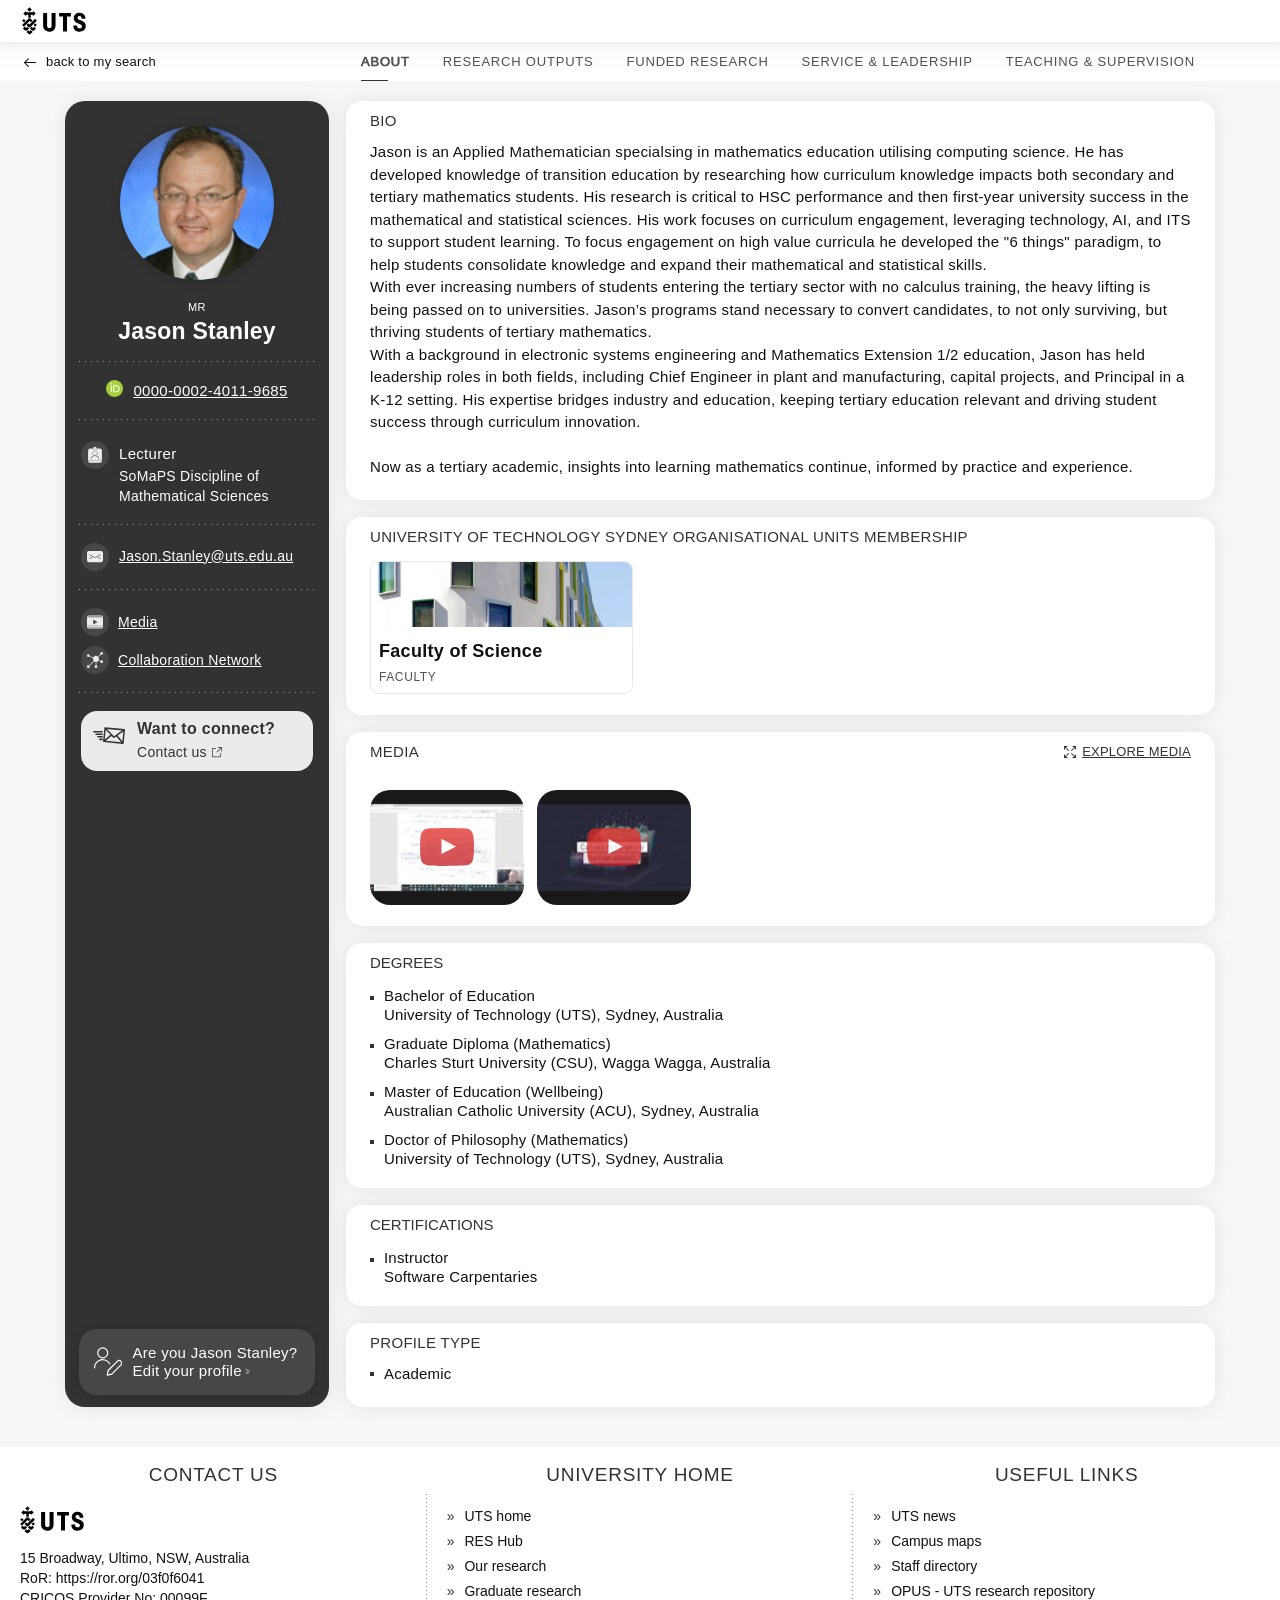
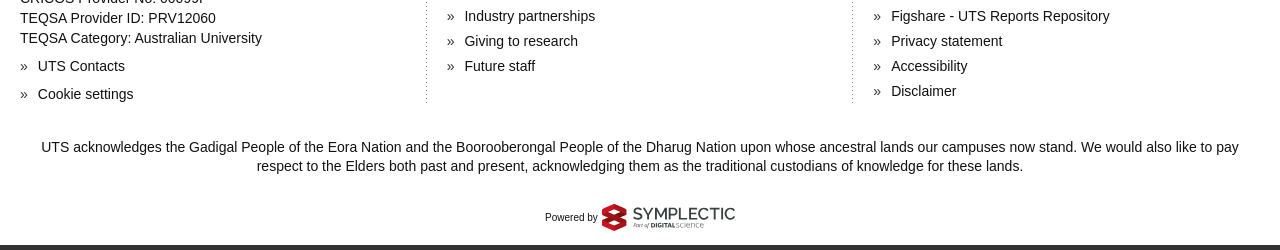
==== index.html @ 2a40fd0d "Add files via upload" ====
<!DOCTYPE html><!-- Inter font is copyright (c) 2016 The Inter Project Authors (https://github.com/rsms/inter), included under the SIL license: https://openfontlicense.org/documents/OFL.txt. --><!-- Barlow Condensed font is copyright 2017 The Barlow Project Authors (https://github.com/jpt/barlow), included under the SIL license: https://openfontlicense.org/documents/OFL.txt. --><!-- Poppins font is copyright 2014-2019 Indian Type Foundry (info@indiantypefoundry.com), included under the SIL license: https://openfontlicense.org/documents/OFL.txt. --><!-- Montserrat font is copyright 2011 The Montserrat Project Authors (https://github.com/JulietaUla/Montserrat), included under the SIL license: https://openfontlicense.org/documents/OFL.txt. --><!-- green --><html lang="en"><head>
  <meta name="generator" content="MHTML decomposed for GitHub Pages"><meta http-equiv="Content-Type" content="text/html; charset=UTF-8"><link rel="stylesheet" type="text/css" href="assets/css/css-d561b6f0-dd65-4036-9121-3ff66672ad8f.css" /><link rel="stylesheet" type="text/css" href="assets/css/css-3f32b7b8-058a-4561-8c91-cc64391d0428.css" />
		<meta http-equiv="X-UA-Compatible" content="IE=edge">
		
		<meta name="viewport" content="width=device-width, initial-scale=1.0, maximum-scale=5.0">
		<meta name="theme-color" content="#ffffff">
		<title>Jason Stanley | About | University of Technology Sydney</title>
		<link href="assets/css/app.css" rel="stylesheet" type="text/css">
		<link rel="icon" type="image/x-icon" href="https://profiles.uts.edu.au/favicon.ico">
	<link rel="canonical" href="https://profiles.uts.edu.au/Jason.Stanley"><meta name="description" content="View the University of Technology Sydney profile of Jason Stanley. Including their research outputs, funded research, service &amp; leadership and teaching &amp; supervision."></head>
	<body style="--logoHeight:28px;--logoVerticalMargins:7px;--homeBackgroundDesktopOverlayOpacity:0.2;--homeBackgroundDesktopUrl:url(/branding/homeBackgroundDesktop);--homeBackgroundMobileUrl:url(/branding/homeBackgroundMobile);--searchBackgroundUrl:url(/branding/searchBackground);--colourPrimary:#323232;--colourPrimaryPair1Background:#ebebeb;--colourPrimaryPair1Foreground:#5b5b5b;--colourPrimaryPair2Background:#dcdcdc;--colourPrimaryPair2Foreground:#474747;--colourSecondary:#323232;--colourSecondaryPair1Background:#ebebeb;--colourSecondaryPair1Foreground:#5b5b5b;--colourSecondaryPair2Background:#dcdcdc;--colourSecondaryPair2Foreground:#474747;" class="darkMode" id="portalTarget">
		
        <!-- Hidden unsupported browser message, shown only by older browsers via nomodule script -->
        <div id="non-supported-browser" style="display: none; text-align: center; padding: 50px; font-family: Arial, sans-serif;">
            <h1 style="color: #d32f2f; margin-bottom: 20px;">Browser Not Supported</h1>
            <p style="font-size: 18px; color: #333; margin-bottom: 20px;">
                Your browser (Internet Explorer or other legacy browser) is not supported by this application.
            </p>
        </div>
		
        
		<div id="app"><div class="GOA4PjZ4LYma0CxOii5M"><header><div class="aaXsjFTuN3rDkdBnQbkS XG50h0tM6on5cSRV13Z2"><a class="TfspKiJud6b0VoJgjPds cLFeeoiOBdaPjhLSO2GQ MiBBo0kwnY7eWTwlGHSd" href="https://profiles.uts.edu.au/" data-discover="true"><img class="VHdeaZMRY5tmBLLFYWER" alt="University of Technology Sydney homepage" src="[data-uri]" width="64" height="28"></a></div></header><main><div class="E4DPzCHoRyIUL062CJ3w"><div class="kyVF6EevoBENyF3NpQ1a Sf2N9xeyjnUs1FZkdwP0"><div class="usnRQPC1gARDoLMn_1T2"><div class="MUeZHrPReKGYUBJkGGpr"><a class="z2FXMUtpfDOnfr1IoE_k nx0i4khzy8VW_P0F9s63 cLFeeoiOBdaPjhLSO2GQ MiBBo0kwnY7eWTwlGHSd" href="https://profiles.uts.edu.au/search?back&amp;by=text&amp;type=user&amp;v=stanley" data-discover="true"><svg viewBox="0 0 8.744 6.631" role="img" fill="currentColor" aria-hidden="true"><g fill="none" stroke="currentColor" stroke-linecap="round" stroke-linejoin="round" stroke-width=".8"><path d="M8.344 3.316H.4"></path><path d="M3.15 6.068L.4 3.316 3.15.568"></path></g></svg><span>Back to my search</span></a></div><div class="NLkn61vDpBcvi_zOpNvI"><nav><ol class="Ss2252HAD4LPtQq85Ua7"><li><div class="vwd6qXgeXGtLiMmI8y6g KO3pppmpeRNxR3s31IAI"><div data-qa="tab-about" class="TLyx1scxHCWS7vKj_wgc VQNM82lM0sczGq51LFfm KO3pppmpeRNxR3s31IAI" aria-current="page">ABOUT</div><div class="HQVJL9kNS9PouUBq8j0R"></div></div></li><li><div class="vwd6qXgeXGtLiMmI8y6g"><a class="TLyx1scxHCWS7vKj_wgc VQNM82lM0sczGq51LFfm cLFeeoiOBdaPjhLSO2GQ MiBBo0kwnY7eWTwlGHSd" data-qa="tab-publications" href="https://profiles.uts.edu.au/Jason.Stanley/publications" data-discover="true">RESEARCH OUTPUTS</a><div class="HQVJL9kNS9PouUBq8j0R"></div></div></li><li><div class="vwd6qXgeXGtLiMmI8y6g"><a class="TLyx1scxHCWS7vKj_wgc VQNM82lM0sczGq51LFfm cLFeeoiOBdaPjhLSO2GQ MiBBo0kwnY7eWTwlGHSd" data-qa="tab-grants" href="https://profiles.uts.edu.au/Jason.Stanley/grants" data-discover="true">FUNDED RESEARCH</a><div class="HQVJL9kNS9PouUBq8j0R"></div></div></li><li><div class="vwd6qXgeXGtLiMmI8y6g"><a class="TLyx1scxHCWS7vKj_wgc VQNM82lM0sczGq51LFfm cLFeeoiOBdaPjhLSO2GQ MiBBo0kwnY7eWTwlGHSd" data-qa="tab-professional" href="https://profiles.uts.edu.au/Jason.Stanley/professional" data-discover="true">SERVICE &amp; LEADERSHIP</a><div class="HQVJL9kNS9PouUBq8j0R"></div></div></li><li><div class="vwd6qXgeXGtLiMmI8y6g"><a class="TLyx1scxHCWS7vKj_wgc VQNM82lM0sczGq51LFfm cLFeeoiOBdaPjhLSO2GQ MiBBo0kwnY7eWTwlGHSd" data-qa="tab-teaching" href="https://profiles.uts.edu.au/Jason.Stanley/teaching" data-discover="true">TEACHING &amp; SUPERVISION</a><div class="HQVJL9kNS9PouUBq8j0R"></div></div></li><li class="rr9Wt5woEillAkASOQQA" id="more-button-«r2n»" aria-hidden="true"><div class="vwd6qXgeXGtLiMmI8y6g"><button type="button" tabindex="-1" aria-hidden="true" aria-expanded="false" aria-controls="«r2o»" class="TLyx1scxHCWS7vKj_wgc fo9oQptklE6anOlRV4fn VQNM82lM0sczGq51LFfm" data-qa="tab-more">MORE<svg class="yJVk0JF657vus9ettbv3" fill="none" viewBox="0 0 17 16" aria-hidden="true"><path fill="#111" fill-rule="evenodd" d="M15.116 4.487a.5.5 0 0 1 0 .707l-6.192 6.192a.932.932 0 0 1-1.319 0L1.41 5.194a.5.5 0 1 1 .707-.707l6.148 6.145 6.145-6.145a.5.5 0 0 1 .707 0Z" clip-rule="evenodd"></path></svg></button><nav id="«r2o»" class="rwSOQLRxYi9jov37IQmQ X_yTbRI1qFCPskPP9bDC ZhmaXXqmG8mi2Hs3giRM" aria-label="Overflowing tabs" style="--maxWidth: 280; --minWidth: 184;"></nav><div class="HQVJL9kNS9PouUBq8j0R"></div></div></li></ol></nav></div></div></div><div class="m2lKULUtnPkJelrk0sgw"><div class="TDoocaW4Qbp09CvjD7z1"><div class="UDzOdxQqNQ9QvmEzTX5s"><a class="z2FXMUtpfDOnfr1IoE_k nx0i4khzy8VW_P0F9s63 cLFeeoiOBdaPjhLSO2GQ MiBBo0kwnY7eWTwlGHSd" href="https://profiles.uts.edu.au/search?back&amp;by=text&amp;type=user&amp;v=stanley" data-discover="true"><svg viewBox="0 0 8.744 6.631" role="img" fill="currentColor" aria-hidden="true"><g fill="none" stroke="currentColor" stroke-linecap="round" stroke-linejoin="round" stroke-width=".8"><path d="M8.344 3.316H.4"></path><path d="M3.15 6.068L.4 3.316 3.15.568"></path></g></svg><span>Back to my search</span></a></div><div class="M7Jv6VYFjp68j7TZwycX"><div class="Ng6EU4PUC5OQFoRMINhX" data-qa="heroDetailsContainer"><div class="xAaf6Izj2kw4ATlBghBf ZiGMmVHVJTbRoQZ8ulLA"><img alt="" src="assets/images/profiles-uts-edu-au-Jason-Stanley-thumbnail.png"></div><div class="fXMp_ZmxCxBEJLg7q9y2"><p class="AymbyzBBCokrmV7v7_2A">Mr</p><h1 class="O9CYQ3LEhteXx05NrDZ6" aria-describedby="headingDescription">Jason Stanley</h1><div class="UDzOdxQqNQ9QvmEzTX5s"><p class="SYsKoD2PdFlQe45UxyjO">Lecturer</p><p class="WB4aebJfJuvkRBPthrU9">SoMaPS Discipline of Mathematical Sciences</p></div></div><div class="WwClPNxeEI3sB0M10awH UDzOdxQqNQ9QvmEzTX5s"><button class="buX2D3YcCnB5EY52WhbP v6un5qGKeJzm8Geg9LdJ" aria-label="Show contact details" data-qa="contactModalButton"><svg role="img" viewBox="0 0 30 30" aria-hidden="true"><g><path class="u3D_RjMKmn46IhqsKEnw" fill="currentColor" d="M15 30c8.28 0 15-6.72 15-15S23.28 0 15 0 0 6.72 0 15s6.72 15 15 15Z"></path><g fill="currentColor" class="bq3MObEP3OSlIUDAL6cv"><path d="M24.33 11.53c-.09-.23-.23-.44-.4-.6-.17-.17-.38-.31-.59-.4-.23-.1-.47-.15-.72-.15H10.83c.04.44.08.87.13 1.29v.08c0 .29-.09.57-.24.82-.16.25-.36.44-.56.56l-.24.15c-.28.18-.65.43-.88.56s0 .04 0 .04a9.927 9.927 0 0 0 3.55 5.76l.04.03c.21-.16.42-.3.65-.42l.23-.13c.07-.05.15-.1.24-.14.23-.12.49-.19.78-.21h.05c.29 0 .54.05.77.17h.03l.03.03c.45.28.92.58 1.36.88.41.28.84.57 1.26.83.04.03.1.06.16.1h4.42c.24 0 .49-.04.72-.15.22-.1.43-.23.59-.39.17-.17.31-.38.4-.61.1-.22.15-.46.15-.7v-6.69c0-.24-.05-.49-.15-.71Zm-1.81 2.09s-.03.06-.03.09c-.03.03-.05.04-.08.06l-5.22 3s-.02 0-.03.02H16.99c-.02-.02-.02 0-.03-.02l-5.22-3s-.08-.09-.1-.15c0-.06 0-.12.03-.17.03-.05.09-.09.15-.1.04-.03.1-.02.17 0l5.09 2.95 5.09-2.95s.06-.03.1-.03h.08s.06.03.09.04c.03.02.05.04.06.06.03.03.03.06.03.1v.09Zm-7.93 5.79h-.03c-.18 0-.37.06-.51.15-.06.03-.11.06-.17.1l-.26.15c-.23.13-.44.27-.65.44-.13.07-.27.12-.39.12-.14 0-.26-.06-.36-.23-1.94-1.53-3.28-3.7-3.78-6.12-.04-.07-.05-.14-.06-.21 0-.07 0-.15.04-.22.03-.07.06-.13.12-.17.05-.06.11-.1.18-.11.3-.17.85-.54 1.09-.7.16-.09.28-.22.38-.37.09-.15.13-.32.13-.5-.04-.44-.09-.89-.14-1.35-.48 0-.94.22-1.28.55-.34.35-.55.82-.55 1.31v6.69c0 .48.21.95.55 1.31.35.33.82.54 1.31.54h6.81c-.65-.43-1.28-.87-1.94-1.27-.16-.07-.33-.1-.5-.1Z"></path><path d="m18.38 22.27-.18.9c-.2.82-1.4 1.72-3.11 1.72-.47 0-.99-.07-1.53-.24-4.2-1.24-9.31-9.59-8.5-13.95.44-2.28 2.09-3.46 3.14-3.46.1 0 .19.02.27.03l.95.18c.48.16.54.63.6 1.16.06.57.12 1.17.17 1.76.05.46.1.92.14 1.35 0 .17-.04.35-.13.5-.1.15-.22.28-.38.37-.24.16-.79.52-1.09.7-.07.02-.13.05-.18.11-.06.04-.1.1-.12.17a.57.57 0 0 0-.04.22c0 .07.02.14.06.21.5 2.42 1.83 4.59 3.78 6.12.1.17.22.23.36.23.12 0 .26-.05.39-.12.21-.17.42-.31.65-.44l.26-.15c.05-.03.1-.07.17-.1.15-.09.33-.14.51-.15h.03c.17 0 .34.03.5.1.65.4 1.29.85 1.94 1.27.23.15.44.29.67.43.47.31.78.57.69 1.06Z"></path></g></g></svg></button></div><div class="JBOJf3GEI_Qe1HD4DsTY Sf2N9xeyjnUs1FZkdwP0"><div class="c7UrCMUAK_5keGdzb_Wf"></div><div class="f2wWbXwK3NuRJpGUXsSc uKD_MYyX2zAbEe7_NU7G"><div class="iNGqej_HOsif5huHnynG NGUsb3m8vKMwjBJS2aNx oAEF71kVH8aZWRozt3RU" data-qa="sidebar orcid"><svg version="1.1" class="zBX45UnkD0EwVZXMfSWr sAc9LHReqhSFVRS3UVnb" role="img" x="0" y="0" viewBox="0 0 256 256" aria-hidden="true"><path d="M256 128c0 70.7-57.3 128-128 128S0 198.7 0 128 57.3 0 128 0s128 57.3 128 128z" fill="#a6ce39"></path><path fill="#fff" d="M86.3 186.2H70.9V79.1h15.4v107.1zM108.9 79.1h41.6c39.6 0 57 28.3 57 53.6 0 27.5-21.5 53.6-56.8 53.6h-41.8V79.1zm15.4 93.3h24.5c34.9 0 42.9-26.5 42.9-39.7C191.7 111.2 178 93 148 93h-23.7v79.4zM88.7 56.8c0 5.5-4.5 10.1-10.1 10.1s-10.1-4.6-10.1-10.1c0-5.6 4.5-10.1 10.1-10.1s10.1 4.6 10.1 10.1z"></path></svg><div class="MlmGj9MVWXAzhC52y8pb Q3_rGF9HxM0VeJ3JMzdW"><span class="xDWVNZLdDCfm5tJe9hl7">Orcid identifier</span><a class="cLFeeoiOBdaPjhLSO2GQ W7V5aJOMXNr7jlvGdWRz NarVxhcZDxK8fqysok6T" href="https://orcid.org/0000-0002-4011-9685">0000-0002-4011-9685</a></div></div></div><div class="c7UrCMUAK_5keGdzb_Wf"></div><ul class="f2wWbXwK3NuRJpGUXsSc" aria-label="Positions"><li class="mUrA9ulWqwJYK93rs1LA oj3FdPARsG4BMMhMG99o"><div class="iNGqej_HOsif5huHnynG oAEF71kVH8aZWRozt3RU" data-qa="sidebar positionAndDepartment"><svg class="zBX45UnkD0EwVZXMfSWr B6amnY7ZsXKLXeuXHIXO" role="img" viewBox="0 0 28 28 " fill="none" stroke-width="0.4" aria-hidden="true"><g transform="translate(-1205.601 -533.63)"><circle class="u3D_RjMKmn46IhqsKEnw" fill="currentColor" cx="14" cy="14" r="14" transform="translate(1205.601 533.63)"></circle><path class="bq3MObEP3OSlIUDAL6cv" fill="currentColor" d="M1217.876,541.729v-.5h3.446v.5a.414.414,0,0,1-.413.412h-2.62A.414.414,0,0,1,1217.876,541.729Z"></path><path class="bq3MObEP3OSlIUDAL6cv" fill="currentColor" d="M1217.542,546.547a2.113,2.113,0,1,1,1.574,1.574A2.117,2.117,0,0,1,1217.542,546.547Z"></path><path class="bq3MObEP3OSlIUDAL6cv" fill="currentColor" d="M1212.689,553.321a2.061,2.061,0,0,0,2.063,2.063h9.7a2.063,2.063,0,0,0,2.064-2.063v-.066h-13.825Zm11.761-12.092h-2.715v.5a.826.826,0,0,1-.826.825h-2.62a.829.829,0,0,1-.826-.825v-.5h-2.711a2.062,2.062,0,0,0-2.063,2.064v9.756h13.825v-9.756A2.064,2.064,0,0,0,1224.45,541.229Zm-.792,10.858h-.008a.206.206,0,0,1-.207-.2c-.078-2.167-1.985-3.132-3.846-3.132-1.845,0-3.751.961-3.842,3.107a.212.212,0,0,1-.215.2.21.21,0,0,1-.2-.214,3.618,3.618,0,0,1,3.288-3.425.015.015,0,0,0,0-.029,2.526,2.526,0,1,1,1.928,0,.015.015,0,0,0,0,.029,3.614,3.614,0,0,1,3.292,3.454A.206.206,0,0,1,1223.658,552.087Z"></path><path class="bq3MObEP3OSlIUDAL6cv" fill="currentColor" d="M1219.6,539.384a1.7,1.7,0,0,0-1.725,1.676v.669a.414.414,0,0,0,.413.412h2.62a.414.414,0,0,0,.413-.412v-.669A1.7,1.7,0,0,0,1219.6,539.384Zm0,.933a.443.443,0,1,1-.446.446A.443.443,0,0,1,1219.6,540.317Z"></path></g></svg><div class="MlmGj9MVWXAzhC52y8pb Q3_rGF9HxM0VeJ3JMzdW QzDcOIncZC7o3aOH9WAl"><div class="jL8p1LiqBUoxXQ1yYYdU">Lecturer</div><div class="EY1QLLUkMC3yEzw4h27o">SoMaPS Discipline of Mathematical Sciences</div></div></div></li></ul><div class="c7UrCMUAK_5keGdzb_Wf"></div><div class="GgHb3XFmzbVir08XPX6v Z6UuE7cWIGv3oY8J7pGy dwpiddIY9GNJXyBWSGFG"><ul aria-label="Email addresses" class="rFvtYkbV6LhWk9dzMHtz"><li class="iNGqej_HOsif5huHnynG" data-qa="sidebar emailAddress"><svg class="zBX45UnkD0EwVZXMfSWr B6amnY7ZsXKLXeuXHIXO" role="img" viewBox="0 0 28 28" aria-hidden="true"><g transform="translate(-28 -89)"><circle class="u3D_RjMKmn46IhqsKEnw" fill="currentColor" cx="14" cy="14" r="14" transform="translate(28 89)"></circle><path class="bq3MObEP3OSlIUDAL6cv" fill="currentColor" stroke="none" d="M885.66,500.21h-12a2,2,0,0,0-2,2v7.21a2,2,0,0,0,2,2h12a1.993,1.993,0,0,0,2-2v-7.21A1.993,1.993,0,0,0,885.66,500.21Zm-8.47,6.25-3.03,1.75a.244.244,0,0,1-.34-.09.277.277,0,0,1-.03-.13.247.247,0,0,1,.12-.21l3.03-1.75a.247.247,0,0,1,.34.09.277.277,0,0,1,.03.13A.247.247,0,0,1,877.19,506.46Zm2.56.65a.248.248,0,0,1-.09.01.276.276,0,0,1-.09-.01c-.01-.01-.02,0-.03-.01l-5.63-3.25a.249.249,0,0,1,.25-.43l5.5,3.18,5.51-3.18a.249.249,0,1,1,.25.43l-5.63,3.25C879.78,507.11,879.76,507.1,879.75,507.11Zm5.76,1.01a.247.247,0,0,1-.34.09l-3.03-1.75a.261.261,0,0,1-.13-.22.267.267,0,0,1,.03-.12.258.258,0,0,1,.35-.09l3.03,1.75a.247.247,0,0,1,.12.21A.277.277,0,0,1,885.51,508.12Z" transform="translate(-837.66 -403.21)"></path></g></svg><div class="MlmGj9MVWXAzhC52y8pb Q3_rGF9HxM0VeJ3JMzdW WaRiURlVUCmJ935t2KU7 QzDcOIncZC7o3aOH9WAl"><a class="ky_fNrmf_WuWXkkymYcI RifWViZFAXwGVGjWMhpZ cLFeeoiOBdaPjhLSO2GQ W7V5aJOMXNr7jlvGdWRz NarVxhcZDxK8fqysok6T" href="mailto:Jason.Stanley@uts.edu.au">Jason.Stanley@uts.edu.au</a></div></li></ul></div><div class="c7UrCMUAK_5keGdzb_Wf"></div><div class="U0we5fysDMJbVWAyGKV3 f2wWbXwK3NuRJpGUXsSc"><button class="NlCwFw6HVWggUWHBU0yb Q8BBHu6WWmOFcUINhu8A YVnEwcQOVHConVxf8iLB" aria-label="media (opens in a modal)"><svg class="mCmgks_hnXBn6qDBiyPz" aria-hidden="true" role="img" viewBox="0 0 28 28"><g transform="translate(-28 -155)"><g class="u3D_RjMKmn46IhqsKEnw" stroke="currentColor" fill="currentColor" transform="translate(28 155)"><circle stroke="none" cx="14" cy="14" r="14"></circle></g><g class="bq3MObEP3OSlIUDAL6cv" fill="currentColor" stroke="none" transform="translate(-858.565 -298.12)"><path d="M906.58,460.51h-12a2,2,0,0,0-2,2v.37h16v-.37A2.006,2.006,0,0,0,906.58,460.51ZM895.3,462.1a.09.09,0,0,1-.09.09h-.81a.1.1,0,0,1-.1-.09v-.82a.1.1,0,0,1,.1-.09h.81a.09.09,0,0,1,.09.09Zm1.93,0a.092.092,0,0,1-.1.09h-.81a.09.09,0,0,1-.09-.09v-.82a.09.09,0,0,1,.09-.09h.81a.092.092,0,0,1,.1.09Zm1.92,0a.09.09,0,0,1-.09.09h-.81a.1.1,0,0,1-.1-.09v-.82a.1.1,0,0,1,.1-.09h.81a.09.09,0,0,1,.09.09Zm1.93,0a.092.092,0,0,1-.1.09h-.81a.09.09,0,0,1-.09-.09v-.82a.09.09,0,0,1,.09-.09h.81a.092.092,0,0,1,.1.09Zm1.92,0a.09.09,0,0,1-.09.09h-.81a.092.092,0,0,1-.1-.09v-.82a.092.092,0,0,1,.1-.09h.81a.09.09,0,0,1,.09.09Zm1.93,0a.1.1,0,0,1-.1.09h-.81a.09.09,0,0,1-.09-.09v-.82a.09.09,0,0,1,.09-.09h.81a.1.1,0,0,1,.1.09Zm1.92,0a.09.09,0,0,1-.09.09h-.81a.092.092,0,0,1-.1-.09v-.82a.092.092,0,0,1,.1-.09h.81a.09.09,0,0,1,.09.09Z"></path><path d="M892.55,463.18v7.69h16v-7.69Zm10.2,4.09a.255.255,0,0,1-.11.12l-3.38,1.93a.3.3,0,0,1-.42-.11.282.282,0,0,1-.04-.15v-3.88a.308.308,0,0,1,.46-.26l3.38,1.93A.3.3,0,0,1,902.75,467.27Zm-10.2,3.9v.56a2,2,0,0,0,2,2h12a2.006,2.006,0,0,0,2-2v-.56Zm2.75,1.68a.1.1,0,0,1-.09.1h-.81a.108.108,0,0,1-.1-.1v-.81a.1.1,0,0,1,.1-.09h.81a.09.09,0,0,1,.09.09Zm1.93,0a.1.1,0,0,1-.1.1h-.81a.1.1,0,0,1-.09-.1v-.81a.09.09,0,0,1,.09-.09h.81a.092.092,0,0,1,.1.09Zm1.92,0a.1.1,0,0,1-.09.1h-.81a.108.108,0,0,1-.1-.1v-.81a.1.1,0,0,1,.1-.09h.81a.09.09,0,0,1,.09.09Zm1.93,0a.1.1,0,0,1-.1.1h-.81a.1.1,0,0,1-.09-.1v-.81a.09.09,0,0,1,.09-.09h.81a.092.092,0,0,1,.1.09Zm1.92,0a.1.1,0,0,1-.09.1h-.81a.1.1,0,0,1-.1-.1v-.81a.092.092,0,0,1,.1-.09h.81a.09.09,0,0,1,.09.09Zm1.93,0a.108.108,0,0,1-.1.1h-.81a.1.1,0,0,1-.09-.1v-.81a.09.09,0,0,1,.09-.09h.81a.1.1,0,0,1,.1.09Zm1.92,0a.1.1,0,0,1-.09.1h-.81a.1.1,0,0,1-.1-.1v-.81a.092.092,0,0,1,.1-.09h.81a.09.09,0,0,1,.09.09Z"></path></g></g></svg><span class="xTlZpC_tGhawh5FLsThg">Media</span></button><button class="gHnO8jr1leWTk7omh5JQ Q8BBHu6WWmOFcUINhu8A cD0Zkt1NT3mpZH6pO21C" aria-label="Collaboration network (opens in a modal)"><svg viewBox="0 0 28 28" class="zflOggphBh01FVRJ5Hsh" role="img" aria-hidden="true"><g transform="translate(-28 -188)"><g class="u3D_RjMKmn46IhqsKEnw" fill="currentColor" stroke="currentColor" transform="translate(28 188)"><circle stroke="none" cx="14" cy="14" r="14"></circle></g><g class="bq3MObEP3OSlIUDAL6cv" fill="currentColor" stroke="none" transform="translate(-698.324 -239.724)"><circle cx="1.334" cy="1.334" r="1.334" transform="translate(732.322 447.039)"></circle><path d="M748.137,435.743a1.322,1.322,0,0,1-1.81.47l-2.65,2.65a2.965,2.965,0,0,1,.41,3.04l1.53.64a1.463,1.463,0,0,0-.24.62l-1.63-.67a3.012,3.012,0,0,1-2.07,1.21v3.39a1.328,1.328,0,0,1,0,2.57,1.328,1.328,0,1,1-.67-2.57V443.7a3.067,3.067,0,0,1-1.53-.64l-4.46,4.46a1.409,1.409,0,0,0-.47-.47l4.46-4.46a2.953,2.953,0,0,1-.53-2.73l-3.53-1.52a1.327,1.327,0,0,0,.3-.59l3.49,1.49a3.5,3.5,0,0,1,.27-.4,2.987,2.987,0,0,1,4.2-.45l2.65-2.65a1.326,1.326,0,1,1,2.28,0Z"></path><circle cx="1.334" cy="1.334" r="1.334" transform="translate(732.322 436.026)"></circle><circle cx="1.334" cy="1.334" r="1.334" transform="translate(745.657 442.083)"></circle></g></g></svg><span class="IBSp8FvbdHGn35FSRT1A">Collaboration Network</span></button></div><div class="c7UrCMUAK_5keGdzb_Wf"></div><div class="f2wWbXwK3NuRJpGUXsSc"><a class="lPansDO_uvBUZVLuxXlG cLFeeoiOBdaPjhLSO2GQ" data-qa="sidebarContactButton" rel="external noopener" href="https://www.uts.edu.au/contact-us#:~:text=Industry%20and%20business%20opportunities" target="_blank"><svg class="bQDiQKEsj5_lpTQywRIt" role="img" viewBox="0 0 32 29" aria-hidden="true"><path fill="currentColor" d="M30.589 23.013a.86.86 0 0 0 .047-.114c.003-.008.008-.015.01-.024a.79.79 0 0 0 .03-.15L32 9.438v-.041a.632.632 0 0 0 0-.084c-.001-.022-.005-.044-.008-.066a.849.849 0 0 0-.016-.08.947.947 0 0 0-.022-.066c-.009-.024-.018-.048-.03-.072-.011-.023-.025-.046-.039-.068-.008-.014-.014-.028-.023-.041-.005-.008-.012-.013-.017-.02-.006-.007-.01-.015-.015-.022-.01-.014-.024-.024-.035-.036-.018-.02-.036-.038-.055-.055-.018-.015-.036-.029-.055-.042a.741.741 0 0 0-.067-.045l-.06-.03a.77.77 0 0 0-.074-.03c-.023-.008-.046-.013-.069-.018-.025-.006-.05-.012-.075-.015l-.026-.005L12.2 6.699h-.077a.757.757 0 0 0-.245.04l-.046.02a.749.749 0 0 0-.215.133c-.005.005-.012.006-.018.011-.006.006-.008.015-.015.021a.757.757 0 0 0-.221.46l-1.323 13.29a.77.77 0 0 0 0 .15c.001.016.007.033.01.05.005.032.01.065.019.096.006.02.016.04.023.06.011.026.02.053.033.078a.75.75 0 0 0 .2.24c.017.014.035.024.053.036.027.017.053.035.082.05l.065.027a.771.771 0 0 0 .154.042c.016.003.03.008.047.01l19.113 1.902a.773.773 0 0 0 .331-.04.767.767 0 0 0 .337-.237c.021-.026.038-.053.054-.081l.029-.044ZM12.719 9.21l4.773 5.073-5.747 4.704.973-9.777Zm8.232 6.516-6.87-7.301 15.045 1.498-8.175 5.803Zm-2.407-.324 1.75 1.86c.01.012.025.021.037.032a.693.693 0 0 0 .142.104l.053.03c.036.016.074.03.112.04.015.005.03.011.047.015a.8.8 0 0 0 .166.019.757.757 0 0 0 .254-.047c.028-.01.052-.027.079-.04.037-.018.075-.03.11-.054l2.082-1.479 4.774 5.826-15.434-1.536 5.828-4.77Zm6.083-.409 5.68-4.032-.972 9.778-4.708-5.746ZM9.06 10.463H.766a.765.765 0 1 0 0 1.531H9.06a.765.765 0 1 0 0-1.53ZM9.06 13.015H2.999a.765.765 0 1 0 0 1.531h6.06a.765.765 0 1 0 0-1.53ZM9.06 15.567H4.913a.766.766 0 1 0 0 1.531H9.06a.766.766 0 1 0 0-1.53ZM9.06 18.12H6.986a.766.766 0 1 0 0 1.53H9.06a.766.766 0 1 0 0-1.53Z"></path></svg><div class="Mpxj8oxUkCtgWyffd1Kg"><div class="ASBxKs3AWeSjGG5LlDC_">Want to connect?</div><div class="cz9a2b2tLI4m1pdkPL7d">Contact us <svg class="jWHf3ktcN80QyuSyNHLA XiySy5dQwZQUE3YCpXFM" role="img" viewBox="0 0 24 25" aria-hidden="true"><path fill="currentColor" fill-rule="evenodd" d="M4.03 5.82C3.465 5.82 3 6.284 3 6.85v13.818c0 .566.465 1.03 1.03 1.03h13.81c.565 0 1.03-.464 1.03-1.03v-5.333a.75.75 0 0 1 1.5 0v5.333a2.534 2.534 0 0 1-2.53 2.53H4.03a2.534 2.534 0 0 1-2.53-2.53V6.85a2.534 2.534 0 0 1 2.53-2.53h5.33a.75.75 0 0 1 0 1.5H4.03ZM13.01 2.948a.75.75 0 0 1 .75-.75h6.99c.965 0 1.75.787 1.75 1.751v6.994a.75.75 0 0 1-1.5 0V3.949a.253.253 0 0 0-.25-.25h-6.99a.75.75 0 0 1-.75-.75Z" clip-rule="evenodd"></path><path fill="currentColor" fill-rule="evenodd" d="M21.98 2.708a.75.75 0 0 1 0 1.06l-9.46 9.465a.75.75 0 0 1-1.06-1.06l9.46-9.465a.75.75 0 0 1 1.06 0Z" clip-rule="evenodd"></path></svg></div></div></a></div></div></div><div class="Sf2N9xeyjnUs1FZkdwP0"><a aria-label="Are you Jason Stanley? Edit your profile" class="vEII0xlFbkkp9k_SvQKN cLFeeoiOBdaPjhLSO2GQ NarVxhcZDxK8fqysok6T" rel="external noopener" href="https://elements.uts.edu.au/userprofile.html?uid=11340" target="_blank"><svg role="img" viewBox="0 0 36.243 35.999" fill="none" stroke="currentColor" aria-hidden="true"><g transform="translate(-103.889 87.321)" stroke-linecap="round" stroke-linejoin="round" stroke-width="1.5px"><circle cx="6.325" cy="6.325" r="6.325" transform="translate(108.664 -86.571)"></circle><path d="M138.189-64.922l-11.7,11.7-5.75,1.15,1.15-5.75,11.7-11.7a3.245,3.245,0,0,1,4.588,0h0l.012.014a3.24,3.24,0,0,1,0,4.582Z"></path><path d="M123.94-66.379a10.318,10.318,0,0,0-14.059-3.907,10.317,10.317,0,0,0-5.242,9.015"></path></g></svg><div class="RKcN0I70AzFcNJBGENLB" aria-hidden="true"><div class="asxX3vHGZkHkhxoj1hef">Are you Jason Stanley?</div><div class="GdSjh2B_zs7DolMicmpP"><span>Edit your profile</span><svg role="img" viewBox="0 0 8.072 9.414" fill="none" stroke="currentColor" stroke-linecap="round" stroke-linejoin="round" aria-hidden="true"><path d="M.704.707l3.77 3.765a.333.333 0 010 .472L.704 8.707"></path><path d="M3.704.707l3.77 3.765a.333.333 0 010 .472l-3.77 3.763"></path></svg></div></div></a></div></div></div><div class="EfZ0HD0fzRIqJZKz5CyC"><div class="UDzOdxQqNQ9QvmEzTX5s"><div class="NLkn61vDpBcvi_zOpNvI"><nav><ol class="Ss2252HAD4LPtQq85Ua7"><li><div class="vwd6qXgeXGtLiMmI8y6g KO3pppmpeRNxR3s31IAI"><div data-qa="tab-about" class="TLyx1scxHCWS7vKj_wgc VQNM82lM0sczGq51LFfm KO3pppmpeRNxR3s31IAI" aria-current="page">ABOUT</div><div class="HQVJL9kNS9PouUBq8j0R"></div></div></li><li><div class="vwd6qXgeXGtLiMmI8y6g"><a class="TLyx1scxHCWS7vKj_wgc VQNM82lM0sczGq51LFfm cLFeeoiOBdaPjhLSO2GQ MiBBo0kwnY7eWTwlGHSd" data-qa="tab-publications" href="https://profiles.uts.edu.au/Jason.Stanley/publications" data-discover="true">RESEARCH OUTPUTS</a><div class="HQVJL9kNS9PouUBq8j0R"></div></div></li><li><div class="vwd6qXgeXGtLiMmI8y6g"><a class="TLyx1scxHCWS7vKj_wgc VQNM82lM0sczGq51LFfm cLFeeoiOBdaPjhLSO2GQ MiBBo0kwnY7eWTwlGHSd" data-qa="tab-grants" href="https://profiles.uts.edu.au/Jason.Stanley/grants" data-discover="true">FUNDED RESEARCH</a><div class="HQVJL9kNS9PouUBq8j0R"></div></div></li><li><div class="vwd6qXgeXGtLiMmI8y6g"><a class="TLyx1scxHCWS7vKj_wgc VQNM82lM0sczGq51LFfm cLFeeoiOBdaPjhLSO2GQ MiBBo0kwnY7eWTwlGHSd" data-qa="tab-professional" href="https://profiles.uts.edu.au/Jason.Stanley/professional" data-discover="true">SERVICE &amp; LEADERSHIP</a><div class="HQVJL9kNS9PouUBq8j0R"></div></div></li><li><div class="vwd6qXgeXGtLiMmI8y6g"><a class="TLyx1scxHCWS7vKj_wgc VQNM82lM0sczGq51LFfm cLFeeoiOBdaPjhLSO2GQ MiBBo0kwnY7eWTwlGHSd" data-qa="tab-teaching" href="https://profiles.uts.edu.au/Jason.Stanley/teaching" data-discover="true">TEACHING &amp; SUPERVISION</a><div class="HQVJL9kNS9PouUBq8j0R"></div></div></li><li class="rr9Wt5woEillAkASOQQA" id="more-button-«r2t»" aria-hidden="true"><div class="vwd6qXgeXGtLiMmI8y6g"><button type="button" tabindex="-1" aria-hidden="true" aria-expanded="false" aria-controls="«r2u»" class="TLyx1scxHCWS7vKj_wgc fo9oQptklE6anOlRV4fn VQNM82lM0sczGq51LFfm" data-qa="tab-more">MORE<svg class="yJVk0JF657vus9ettbv3" fill="none" viewBox="0 0 17 16" aria-hidden="true"><path fill="#111" fill-rule="evenodd" d="M15.116 4.487a.5.5 0 0 1 0 .707l-6.192 6.192a.932.932 0 0 1-1.319 0L1.41 5.194a.5.5 0 1 1 .707-.707l6.148 6.145 6.145-6.145a.5.5 0 0 1 .707 0Z" clip-rule="evenodd"></path></svg></button><nav id="«r2u»" class="rwSOQLRxYi9jov37IQmQ mJm5G0E9VHlFzRytFb7Q ZhmaXXqmG8mi2Hs3giRM" aria-label="Overflowing tabs" style="--maxWidth: 280; --minWidth: 184;"></nav><div class="HQVJL9kNS9PouUBq8j0R"></div></div></li></ol></nav></div></div><div class="mQBfQBG2F5JMmoe0dyiS"><div class="Ckf_r_g_VQKm6Le_jCpU"><div class="NRLRivZfPrNhThpifkfI Q49P_MOoIHNHOEykFzJR ehGJMmzh75jdVQbBITQX WyKTWJZmhi7yzJBwyK6I" data-qa="whitebox"><div class="tnNATuybeyhrXecNZSIh"><h2 class="UuLF_Zw2kID6LEajQs7w" data-qa="whiteBoxHeaderText">BIO</h2><div class="bQrfQfsXc0RkG7axAVGo"></div></div><div class="fZYSj6CFwgk7LmOnImAE"><div class="gnB0iOMtkvbpCBVtHjNU"><p>Jason is an Applied Mathematician specialsing in mathematics education utilising computing science. He has developed knowledge of transition education by researching how curriculum knowledge impacts both secondary and tertiary mathematics students. His research is critical to HSC performance and then first-year university success in the mathematical and statistical sciences. His work focuses on curriculum engagement, leveraging technology, AI, and ITS to support student learning. To focus engagement on high value curricula he developed the "6 things" paradigm, to help students consolidate knowledge and expand their mathematical and statistical skills.</p>
<p>With ever increasing numbers of students entering the tertiary sector with no calculus training, the heavy lifting is being passed on to universities. Jason’s programs stand necessary to convert candidates, to not only surviving, but thriving students of tertiary mathematics.</p>
<p>With a background in electronic systems engineering and Mathematics Extension 1/2 education, Jason has held leadership roles in both fields, including Chief Engineer in plant and manufacturing, capital projects, and Principal in a K-12 setting. His expertise bridges industry and education, keeping tertiary education relevant and driving student success through curriculum innovation.</p>
<p><br>Now as a tertiary academic, insights into learning mathematics continue, informed by practice and experience.</p></div></div></div><div class="NRLRivZfPrNhThpifkfI Q49P_MOoIHNHOEykFzJR ehGJMmzh75jdVQbBITQX WyKTWJZmhi7yzJBwyK6I" data-qa="whitebox"><div class="tnNATuybeyhrXecNZSIh"><h2 class="UuLF_Zw2kID6LEajQs7w" data-qa="whiteBoxHeaderText">UNIVERSITY OF TECHNOLOGY SYDNEY ORGANISATIONAL UNITS MEMBERSHIP</h2><div class="bQrfQfsXc0RkG7axAVGo"></div></div><div class="fZYSj6CFwgk7LmOnImAE"><div class="sRVm06ELsAGuufkdBuwE"><div class="tjubJIeF4QZEUHGOMXlx"><ol class="XVwC3EEFTquA_62qKjji" style="--minimumCardWidth: 250; --maximumCardWidth: 320;"><li class="hrHwbicCdSeUwpt9djhH"><a class="vuXBMZbbNRJkb3whuLOe cLFeeoiOBdaPjhLSO2GQ NarVxhcZDxK8fqysok6T" href="https://profiles.uts.edu.au/groups/34" data-discover="true"><div class="ii97AmNnCC3pDlZK7sS7"><div class="h8z_ncgFL5CLswbRcTlJ" style="--headerImageBlur: 219.33333333333334px;"><img alt="" src="assets/images/profiles-uts-edu-au-groups-34-photo-small.webp" style=""></div></div><div class="yUMW49QRnImckNCRdCLi"><div class="KG1mwN8rpyIUOzecaQh2">Faculty of Science</div><div class="SVZVq3yzAxVW6Duwz7et">Faculty</div></div></a></li></ol></div></div></div></div><div class="NRLRivZfPrNhThpifkfI QJiCcLVOFrsLEnRKJFf4 Sf2N9xeyjnUs1FZkdwP0 Q49P_MOoIHNHOEykFzJR ehGJMmzh75jdVQbBITQX WyKTWJZmhi7yzJBwyK6I" data-qa="whitebox media"><div class="tnNATuybeyhrXecNZSIh"><h2 class="UuLF_Zw2kID6LEajQs7w" data-qa="whiteBoxHeaderText">MEDIA</h2><div class="bQrfQfsXc0RkG7axAVGo"><button class="NlCwFw6HVWggUWHBU0yb ECOT9sXA70K_P52BQgOq YVnEwcQOVHConVxf8iLB" aria-label="explore media (opens in a modal)"><svg class="mCmgks_hnXBn6qDBiyPz Ip6C_vGpVroDAeSca1mV" role="img" width="12" height="12" aria-hidden="true" fill="currentColor"><g><path d="M4.854 4.147L1.707 1H3a.5.5 0 000-1H.5a.5.5 0 00-.5.5V3a.5.5 0 001 0V1.707l3.147 3.147a.5.5 0 00.707-.707z"></path><path d="M7.146 4.147L10.293 1H9a.5.5 0 010-1h2.5a.5.5 0 01.5.5V3a.5.5 0 11-1 0V1.707L7.853 4.854a.5.5 0 01-.707-.707z"></path><path d="M4.147 7.146L1 10.293V9a.5.5 0 00-1 0v2.5a.5.5 0 00.5.5H3a.5.5 0 100-1H1.707l3.147-3.146a.5.5 0 00-.707-.707z"></path><path d="M7.853 7.146L11 10.293V9a.5.5 0 011 0v2.5a.5.5 0 01-.5.5H9a.5.5 0 010-1h1.293L7.147 7.854a.5.5 0 01.707-.707z"></path></g></svg><span class="xTlZpC_tGhawh5FLsThg">EXPLORE MEDIA</span></button></div></div><div class="fZYSj6CFwgk7LmOnImAE"><div class="JyGt9oRLwHPxwARiRlm5"><div class="Ifwt6z4YbacprPaRNnY3" aria-live="polite" aria-atomic="true">Showing media thumbnails 1 to 2 out of 2.</div><div class="vViMWvDeoRaa_C1aRfmz"><div class="uv6yNzacZnTETcQM8vxm"><button class="QfTxDmDMxCdLhc5MFVfG" aria-label="Open media modal with MRS choices playing"><img class="_yhNOvV1Nu6s9j_iIU7r" alt="" src="assets/images/img-youtube-com-vi-if89PkUgKA4-default-jpg.jpg"><svg class="mAnquKPBiGYblSpHoQAs" aria-hidden="true" role="img" viewBox="0 0 1024 721"><path fill="#FFF" d="M407 493l276-143-276-144v287z"></path><path opacity=".12" fill="#420000" d="M407 206l242 161.6 34-17.6-276-144z"></path><linearGradient id="«r32»" gradientUnits="userSpaceOnUse" x1="512.5" y1="719.7" x2="512.5" y2="1.2" gradientTransform="matrix(1 0 0 -1 0 721)"><stop offset="0" stop-color="#e52d27"></stop><stop offset="1" stop-color="#bf171d"></stop></linearGradient><path fill="url(#«r32»)" d="M1013 156.3s-10-70.4-40.6-101.4C933.6 14.2 890 14 870.1 11.6 727.1 1.3 512.7 1.3 512.7 1.3h-.4s-214.4 0-357.4 10.3C135 14 91.4 14.2 52.6 54.9 22 85.9 12 156.3 12 156.3S1.8 238.9 1.8 321.6v77.5C1.8 481.8 12 564.4 12 564.4s10 70.4 40.6 101.4c38.9 40.7 89.9 39.4 112.6 43.7 81.7 7.8 347.3 10.3 347.3 10.3s214.6-.3 357.6-10.7c20-2.4 63.5-2.6 102.3-43.3 30.6-31 40.6-101.4 40.6-101.4s10.2-82.7 10.2-165.3v-77.5c0-82.7-10.2-165.3-10.2-165.3zM407 493V206l276 144-276 143z"></path></svg></button><button class="QfTxDmDMxCdLhc5MFVfG" aria-label="Open media modal with Introduction to Higher Calculus playing"><img class="_yhNOvV1Nu6s9j_iIU7r" alt="" src="assets/images/img-youtube-com-vi-fUUMm9MAntk-default-jpg.jpg"><svg class="mAnquKPBiGYblSpHoQAs" aria-hidden="true" role="img" viewBox="0 0 1024 721"><path fill="#FFF" d="M407 493l276-143-276-144v287z"></path><path opacity=".12" fill="#420000" d="M407 206l242 161.6 34-17.6-276-144z"></path><linearGradient id="«r35»" gradientUnits="userSpaceOnUse" x1="512.5" y1="719.7" x2="512.5" y2="1.2" gradientTransform="matrix(1 0 0 -1 0 721)"><stop offset="0" stop-color="#e52d27"></stop><stop offset="1" stop-color="#bf171d"></stop></linearGradient><path fill="url(#«r35»)" d="M1013 156.3s-10-70.4-40.6-101.4C933.6 14.2 890 14 870.1 11.6 727.1 1.3 512.7 1.3 512.7 1.3h-.4s-214.4 0-357.4 10.3C135 14 91.4 14.2 52.6 54.9 22 85.9 12 156.3 12 156.3S1.8 238.9 1.8 321.6v77.5C1.8 481.8 12 564.4 12 564.4s10 70.4 40.6 101.4c38.9 40.7 89.9 39.4 112.6 43.7 81.7 7.8 347.3 10.3 347.3 10.3s214.6-.3 357.6-10.7c20-2.4 63.5-2.6 102.3-43.3 30.6-31 40.6-101.4 40.6-101.4s10.2-82.7 10.2-165.3v-77.5c0-82.7-10.2-165.3-10.2-165.3zM407 493V206l276 144-276 143z"></path></svg></button></div></div></div></div></div><div class="NRLRivZfPrNhThpifkfI ehGJMmzh75jdVQbBITQX WyKTWJZmhi7yzJBwyK6I" data-qa="whitebox degree"><div class="tnNATuybeyhrXecNZSIh"><h2 class="UuLF_Zw2kID6LEajQs7w" data-qa="whiteBoxHeaderText">DEGREES</h2><div class="bQrfQfsXc0RkG7axAVGo"></div></div><div class="fZYSj6CFwgk7LmOnImAE"><ul role="list" class="bwXlNLq4597ScJwEYhjl"><li class="C3cpygERnLZ6AlrJRj7g"><svg class="GN9a8V4WK5hXVOHmijat" role="img" viewBox="0 0 100 100" fill="currentColor" aria-hidden="true"><rect width="100" height="100"></rect></svg><div class="NayPxQgqUjYPJU0AYgXB m4mWibx6uVwLL_mzX_AE" data-qa="itemTitle">Bachelor of Education</div><div class="NayPxQgqUjYPJU0AYgXB Mc9TDpAIuG4HIvUBxbV4"><div class="nv6GhEQ6DMr8mvbBN7HY"><span>University of Technology (UTS), Sydney, Australia</span></div></div></li><li class="C3cpygERnLZ6AlrJRj7g"><svg class="GN9a8V4WK5hXVOHmijat" role="img" viewBox="0 0 100 100" fill="currentColor" aria-hidden="true"><rect width="100" height="100"></rect></svg><div class="NayPxQgqUjYPJU0AYgXB m4mWibx6uVwLL_mzX_AE" data-qa="itemTitle">Graduate Diploma (Mathematics)</div><div class="NayPxQgqUjYPJU0AYgXB Mc9TDpAIuG4HIvUBxbV4"><div class="nv6GhEQ6DMr8mvbBN7HY"><span>Charles Sturt University (CSU), Wagga Wagga, Australia</span></div></div></li><li class="C3cpygERnLZ6AlrJRj7g"><svg class="GN9a8V4WK5hXVOHmijat" role="img" viewBox="0 0 100 100" fill="currentColor" aria-hidden="true"><rect width="100" height="100"></rect></svg><div class="NayPxQgqUjYPJU0AYgXB m4mWibx6uVwLL_mzX_AE" data-qa="itemTitle">Master of Education (Wellbeing)</div><div class="NayPxQgqUjYPJU0AYgXB Mc9TDpAIuG4HIvUBxbV4"><div class="nv6GhEQ6DMr8mvbBN7HY"><span>Australian Catholic University (ACU), Sydney, Australia</span></div></div></li><li class="C3cpygERnLZ6AlrJRj7g"><svg class="GN9a8V4WK5hXVOHmijat" role="img" viewBox="0 0 100 100" fill="currentColor" aria-hidden="true"><rect width="100" height="100"></rect></svg><div class="NayPxQgqUjYPJU0AYgXB m4mWibx6uVwLL_mzX_AE" data-qa="itemTitle">Doctor of Philosophy (Mathematics)</div><div class="NayPxQgqUjYPJU0AYgXB Mc9TDpAIuG4HIvUBxbV4"><div class="nv6GhEQ6DMr8mvbBN7HY"><span>University of Technology (UTS), Sydney, Australia</span></div></div></li></ul></div></div><div class="NRLRivZfPrNhThpifkfI ehGJMmzh75jdVQbBITQX WyKTWJZmhi7yzJBwyK6I" data-qa="whitebox certification"><div class="tnNATuybeyhrXecNZSIh"><h2 class="UuLF_Zw2kID6LEajQs7w" data-qa="whiteBoxHeaderText">CERTIFICATIONS</h2><div class="bQrfQfsXc0RkG7axAVGo"></div></div><div class="fZYSj6CFwgk7LmOnImAE"><ul role="list" class="bwXlNLq4597ScJwEYhjl"><li class="C3cpygERnLZ6AlrJRj7g"><svg class="GN9a8V4WK5hXVOHmijat" role="img" viewBox="0 0 100 100" fill="currentColor" aria-hidden="true"><rect width="100" height="100"></rect></svg><div class="NayPxQgqUjYPJU0AYgXB m4mWibx6uVwLL_mzX_AE" data-qa="itemTitle">Instructor</div><div class="NayPxQgqUjYPJU0AYgXB Mc9TDpAIuG4HIvUBxbV4"><div class="nv6GhEQ6DMr8mvbBN7HY"><span>Software Carpentaries</span></div></div></li></ul></div></div><div class="NRLRivZfPrNhThpifkfI Q49P_MOoIHNHOEykFzJR ehGJMmzh75jdVQbBITQX WyKTWJZmhi7yzJBwyK6I" data-qa="whitebox"><div class="tnNATuybeyhrXecNZSIh"><h2 class="UuLF_Zw2kID6LEajQs7w" data-qa="whiteBoxHeaderText">PROFILE TYPE</h2><div class="bQrfQfsXc0RkG7axAVGo"></div></div><div class="fZYSj6CFwgk7LmOnImAE"><ul role="list"><li class="C3cpygERnLZ6AlrJRj7g"><svg class="GN9a8V4WK5hXVOHmijat" role="img" viewBox="0 0 100 100" fill="currentColor" aria-hidden="true"><rect width="100" height="100"></rect></svg><div class="NayPxQgqUjYPJU0AYgXB Mc9TDpAIuG4HIvUBxbV4"><span>Academic</span></div></li></ul></div></div></div></div></div></div></div></main><footer><div class="fx75TfRWAuX6jJELPeqq"><div class="uoo_nsyaE53N6bkVmOo4"><div class="hdTOUVTPwtFr1D7sl524" data-qa="section1"><h2 aria-hidden="true">CONTACT US</h2><h2 class="GItX7e9Mz4A5jP3tDp3Y">Contact us</h2><div class="Qopp0_W7JQMAjCZcJRvZ"><div class="eq7UMn5fLwjpUugkjRNM"><div><img class="wyp78x0VLJE8SxmjCOMg" alt="University of Technology Sydney logo" src="[data-uri]" width="64" height="28"><p class="ifoih_9jxrGkMC6Ke29H" data-qa="address">15 Broadway, Ultimo, NSW, Australia
RoR: https://ror.org/03f0f6041
CRICOS Provider No: 00099F
TEQSA Provider ID: PRV12060
TEQSA Category: Australian University</p><p class="LaFXng7TTABpKKMLM_xg"><a class="bt99h3N_gBJEAJyTpJYE cLFeeoiOBdaPjhLSO2GQ NarVxhcZDxK8fqysok6T" rel="external noopener" href="https://www.uts.edu.au/contact-us" target="_blank"><span class="F7q_Ee5Pv92mgL9HU0rP" aria-hidden="true">»</span><span data-qa="itemValue contactUs">UTS Contacts</span></a></p><p class="LaFXng7TTABpKKMLM_xg"><a class="bt99h3N_gBJEAJyTpJYE cLFeeoiOBdaPjhLSO2GQ NarVxhcZDxK8fqysok6T" href="https://profiles.uts.edu.au/cookiesettings" data-discover="true"><span class="F7q_Ee5Pv92mgL9HU0rP" aria-hidden="true">»</span><span data-qa="itemValue cookie-settings-page-link">Cookie settings</span></a></p></div></div><div class="YIb2L7MrSl6uVlXl0yu1"></div></div></div><div class="hdTOUVTPwtFr1D7sl524" data-qa="section2"><h2 aria-hidden="true">UNIVERSITY HOME</h2><h2 class="GItX7e9Mz4A5jP3tDp3Y">UNIVERSITY HOME</h2><div class="Qopp0_W7JQMAjCZcJRvZ"><div class="eq7UMn5fLwjpUugkjRNM"><ul><li data-qa="item 1" role="listitem"><a class="bt99h3N_gBJEAJyTpJYE cLFeeoiOBdaPjhLSO2GQ NarVxhcZDxK8fqysok6T" rel="external noopener" href="https://www.uts.edu.au/" target="_blank"><span class="F7q_Ee5Pv92mgL9HU0rP" aria-hidden="true">»</span><span data-qa="itemValue">UTS home</span></a></li><li data-qa="item 2" role="listitem"><a class="bt99h3N_gBJEAJyTpJYE cLFeeoiOBdaPjhLSO2GQ NarVxhcZDxK8fqysok6T" rel="external noopener" href="https://reshub.uts.edu.au/" target="_blank"><span class="F7q_Ee5Pv92mgL9HU0rP" aria-hidden="true">»</span><span data-qa="itemValue">RES Hub</span></a></li><li data-qa="item 3" role="listitem"><a class="bt99h3N_gBJEAJyTpJYE cLFeeoiOBdaPjhLSO2GQ NarVxhcZDxK8fqysok6T" rel="external noopener" href="https://www.uts.edu.au/research-and-teaching/our-research" target="_blank"><span class="F7q_Ee5Pv92mgL9HU0rP" aria-hidden="true">»</span><span data-qa="itemValue">Our research</span></a></li><li data-qa="item 4" role="listitem"><a class="bt99h3N_gBJEAJyTpJYE cLFeeoiOBdaPjhLSO2GQ NarVxhcZDxK8fqysok6T" rel="external noopener" href="https://www.uts.edu.au/research-and-teaching/research-degrees" target="_blank"><span class="F7q_Ee5Pv92mgL9HU0rP" aria-hidden="true">»</span><span data-qa="itemValue">Graduate research</span></a></li><li data-qa="item 5" role="listitem"><a class="bt99h3N_gBJEAJyTpJYE cLFeeoiOBdaPjhLSO2GQ NarVxhcZDxK8fqysok6T" rel="external noopener" href="https://www.uts.edu.au/research-and-teaching/industry-partnerships" target="_blank"><span class="F7q_Ee5Pv92mgL9HU0rP" aria-hidden="true">»</span><span data-qa="itemValue">Industry partnerships</span></a></li><li data-qa="item 6" role="listitem"><a class="bt99h3N_gBJEAJyTpJYE cLFeeoiOBdaPjhLSO2GQ NarVxhcZDxK8fqysok6T" rel="external noopener" href="https://www.giving.uts.edu.au/" target="_blank"><span class="F7q_Ee5Pv92mgL9HU0rP" aria-hidden="true">»</span><span data-qa="itemValue">Giving to research</span></a></li><li data-qa="item 7" role="listitem"><a class="bt99h3N_gBJEAJyTpJYE cLFeeoiOBdaPjhLSO2GQ NarVxhcZDxK8fqysok6T" rel="external noopener" href="https://www.uts.edu.au/staff/jobs-uts/working-uts" target="_blank"><span class="F7q_Ee5Pv92mgL9HU0rP" aria-hidden="true">»</span><span data-qa="itemValue">Future staff</span></a></li></ul></div><div class="YIb2L7MrSl6uVlXl0yu1"></div></div></div><div class="hdTOUVTPwtFr1D7sl524" data-qa="section3"><h2 aria-hidden="true">USEFUL LINKS</h2><h2 class="GItX7e9Mz4A5jP3tDp3Y">USEFUL LINKS</h2><div class="Qopp0_W7JQMAjCZcJRvZ"><div class="eq7UMn5fLwjpUugkjRNM"><ul><li data-qa="item 1" role="listitem"><a class="bt99h3N_gBJEAJyTpJYE cLFeeoiOBdaPjhLSO2GQ NarVxhcZDxK8fqysok6T" rel="external noopener" href="https://www.uts.edu.au/news" target="_blank"><span class="F7q_Ee5Pv92mgL9HU0rP" aria-hidden="true">»</span><span data-qa="itemValue">UTS news</span></a></li><li data-qa="item 2" role="listitem"><a class="bt99h3N_gBJEAJyTpJYE cLFeeoiOBdaPjhLSO2GQ NarVxhcZDxK8fqysok6T" rel="external noopener" href="https://maps.uts.edu.au/map.cfm" target="_blank"><span class="F7q_Ee5Pv92mgL9HU0rP" aria-hidden="true">»</span><span data-qa="itemValue">Campus maps</span></a></li><li data-qa="item 3" role="listitem"><a class="bt99h3N_gBJEAJyTpJYE cLFeeoiOBdaPjhLSO2GQ NarVxhcZDxK8fqysok6T" rel="external noopener" href="https://email.itd.uts.edu.au/webapps/directory/byname/" target="_blank"><span class="F7q_Ee5Pv92mgL9HU0rP" aria-hidden="true">»</span><span data-qa="itemValue">Staff directory</span></a></li><li data-qa="item 4" role="listitem"><a class="bt99h3N_gBJEAJyTpJYE cLFeeoiOBdaPjhLSO2GQ NarVxhcZDxK8fqysok6T" rel="external noopener" href="https://opus.lib.uts.edu.au/help/about" target="_blank"><span class="F7q_Ee5Pv92mgL9HU0rP" aria-hidden="true">»</span><span data-qa="itemValue">OPUS - UTS research repository</span></a></li><li data-qa="item 5" role="listitem"><a class="bt99h3N_gBJEAJyTpJYE cLFeeoiOBdaPjhLSO2GQ NarVxhcZDxK8fqysok6T" rel="external noopener" href="https://figshare.uts.edu.au/" target="_blank"><span class="F7q_Ee5Pv92mgL9HU0rP" aria-hidden="true">»</span><span data-qa="itemValue">Figshare - UTS Reports Repository</span></a></li><li data-qa="item 6" role="listitem"><a class="bt99h3N_gBJEAJyTpJYE cLFeeoiOBdaPjhLSO2GQ NarVxhcZDxK8fqysok6T" rel="external noopener" href="https://www.uts.edu.au/privacy-statement-footer" target="_blank"><span class="F7q_Ee5Pv92mgL9HU0rP" aria-hidden="true">»</span><span data-qa="itemValue">Privacy statement</span></a></li><li data-qa="item 7" role="listitem"><a class="bt99h3N_gBJEAJyTpJYE cLFeeoiOBdaPjhLSO2GQ NarVxhcZDxK8fqysok6T" rel="external noopener" href="https://www.uts.edu.au/about/utsweb-statements/accessibility-statement" target="_blank"><span class="F7q_Ee5Pv92mgL9HU0rP" aria-hidden="true">»</span><span data-qa="itemValue">Accessibility</span></a></li><li data-qa="item 8" role="listitem"><a class="bt99h3N_gBJEAJyTpJYE cLFeeoiOBdaPjhLSO2GQ NarVxhcZDxK8fqysok6T" rel="external noopener" href="https://www.uts.edu.au/about/utsweb-statements/disclaimer" target="_blank"><span class="F7q_Ee5Pv92mgL9HU0rP" aria-hidden="true">»</span><span data-qa="itemValue">Disclaimer</span></a></li></ul></div></div></div></div><div class="VALxu16AkGCIoNXopuXe"><div class="YIb2L7MrSl6uVlXl0yu1 UDzOdxQqNQ9QvmEzTX5s"></div><p class="Y5UzDyZW9o2VXRQf6Rn4">UTS acknowledges the Gadigal People of the Eora Nation and the Boorooberongal People of the Dharug Nation upon whose ancestral lands our campuses now stand. We would also like to pay respect to the Elders both past and present, acknowledging them as the traditional custodians of knowledge for these lands.</p></div><div class="nV0xumU2_9RSJRbS0LOc"><div class="Z74wuH5ziZA_xi6MvdsX">Powered by Symplectic part of Digital Science</div><a aria-label="Visit Symplectic website" class="Yb5LUf4zTWp2rGZaCXjN cLFeeoiOBdaPjhLSO2GQ NarVxhcZDxK8fqysok6T" rel="external noopener" href="https://symplectic.co.uk/" target="_blank"><span class="fK3SOyVZG77FH2fbB2nL">Powered by</span><svg role="img" viewBox="0 0 559.2 113.45"><title>Symplectic, part of Digital Science</title><defs><linearGradient id="«r5»" x1="68.4" y1="941.2" x2="32.91" y2="1017.32" gradientTransform="translate(0 -920)" gradientUnits="userSpaceOnUse"><stop offset="0" stop-color="#710f08"></stop><stop offset="1" stop-color="#891814"></stop></linearGradient><linearGradient id="«r6»" x1="72.54" y1="1021.56" x2="31.52" y2="933.6" gradientTransform="translate(0 -920)" gradientUnits="userSpaceOnUse"><stop offset="0" stop-color="#8a1111"></stop><stop offset="1" stop-color="#ab131a"></stop></linearGradient><linearGradient id="«r7»" x1="0" y1="944.01" x2="102.63" y2="944.01" gradientTransform="translate(0 -920)" gradientUnits="userSpaceOnUse"><stop offset=".48" stop-color="#cd1222"></stop><stop offset=".52" stop-color="#ab131a"></stop></linearGradient><linearGradient id="«r8»" x1="0" y1="1009.34" x2="102.7" y2="1009.34" gradientTransform="translate(0 -920)" gradientUnits="userSpaceOnUse"><stop offset=".48" stop-color="#cd1222"></stop><stop offset=".52" stop-color="#ab131a"></stop></linearGradient></defs><path d="M164 27.43c-.5-.5-1.2-1.1-2-1.7-.9-.6-1.9-1.1-3.1-1.7-1.2-.5-2.5-.9-3.9-1.3-1.4-.3-2.9-.5-4.4-.5-3.3 0-5.8.6-7.4 1.8-1.6 1.2-2.4 2.9-2.4 5.1 0 1.2.2 2.2.7 3s1.3 1.5 2.3 2c1 .6 2.3 1.1 3.9 1.5 1.5.4 3.4.9 5.4 1.4 2.5.6 4.8 1.3 6.9 2 2 .8 3.8 1.7 5.2 2.7 1.4 1.1 2.5 2.4 3.3 4s1.2 3.5 1.2 5.7c0 2.5-.5 4.7-1.4 6.5-1 1.8-2.3 3.3-3.9 4.5-1.7 1.2-3.6 2-5.8 2.5s-4.6.8-7.1.8c-3.8 0-7.5-.6-11-1.7s-6.7-2.8-9.6-5l3.6-6.8c.6.6 1.5 1.3 2.6 2 1.1.8 2.5 1.4 4 2.1 1.5.6 3.2 1.2 5 1.6s3.6.7 5.6.7c3.1 0 5.5-.5 7.2-1.6s2.5-2.7 2.5-4.8c0-1.3-.3-2.3-1-3.2-.6-.8-1.5-1.6-2.7-2.2-1.2-.6-2.6-1.2-4.3-1.7s-3.6-1.1-5.8-1.6c-2.5-.7-4.7-1.3-6.5-2.1-1.9-.7-3.4-1.6-4.6-2.6-1.2-1-2.1-2.2-2.8-3.6-.6-1.4-1-3.1-1-5 0-2.4.5-4.6 1.4-6.5s2.2-3.5 3.8-4.8 3.5-2.3 5.7-2.9c2.2-.7 4.6-1 7.2-1 3.4 0 6.5.5 9.4 1.6s5.4 2.4 7.5 4l-3.7 6.8Zm16-11.8 13.8 25.1 13.9-25.1h8.7l-18.7 32.1v17.9h-7.9v-18l-18.5-32h8.7Zm84.8 50V29.62l-14.9 27.2h-4.4l-14.9-27.2v36h-7.9V15.63h8.5l16.5 30.6 16.5-30.6h8.5v50h-7.9Zm15.7 0V15.62h21c2.3 0 4.3.5 6.2 1.4 1.9.9 3.5 2.2 4.9 3.7 1.4 1.5 2.4 3.3 3.2 5.2.8 1.9 1.2 3.9 1.2 5.9 0 2.1-.4 4.1-1.1 6.1-.7 1.9-1.7 3.7-3.1 5.2-1.3 1.5-2.9 2.7-4.8 3.7-1.9.9-3.9 1.4-6.2 1.4h-13.5v17.4h-7.8Zm7.9-24.4h13c1.1 0 2.1-.2 3.1-.7.9-.5 1.7-1.1 2.4-2 .7-.8 1.2-1.8 1.5-3 .4-1.1.6-2.4.6-3.7 0-1.4-.2-2.7-.6-3.8s-1-2.1-1.8-2.9c-.8-.8-1.6-1.5-2.6-1.9s-2-.7-3-.7h-12.6v18.7Zm34.6 24.4V15.62h7.9v43h26.8v7H323Zm77.3-7v7H366V15.62h33.7v7h-25.8v14.2h22.3v6.5h-22.3v15.3h26.4Zm3.8-18.4c0-3 .5-6 1.6-9s2.7-5.7 4.8-8c2.1-2.4 4.6-4.3 7.6-5.7 3-1.5 6.4-2.2 10.2-2.2 4.6 0 8.5 1 11.7 3s5.7 4.6 7.3 7.9l-6.2 4.2c-.7-1.5-1.5-2.8-2.5-3.8s-2.1-1.9-3.2-2.5c-1.2-.6-2.4-1-3.7-1.3-1.3-.3-2.5-.4-3.7-.4-2.6 0-4.9.5-6.9 1.6s-3.6 2.5-5 4.2c-1.3 1.7-2.3 3.7-3 5.8-.7 2.2-1 4.3-1 6.5 0 2.4.4 4.8 1.2 7 .8 2.2 1.9 4.2 3.3 5.8 1.4 1.7 3.1 3 5.1 4s4.1 1.5 6.5 1.5c1.2 0 2.5-.2 3.8-.5s2.5-.8 3.7-1.5 2.3-1.5 3.3-2.6c1-1 1.8-2.3 2.5-3.7l6.5 3.7c-.8 1.9-1.9 3.5-3.4 5-1.5 1.4-3.1 2.6-4.9 3.6s-3.8 1.7-5.8 2.3c-2 .5-4 .8-6 .8-3.5 0-6.7-.8-9.6-2.3s-5.4-3.5-7.5-5.9-3.8-5.2-4.9-8.2c-1.2-2.9-1.8-6.1-1.8-9.3Zm90-17.6h-16.6v43h-8V22.62h-16.7v-7h41.3v7Zm6.9 43V15.62h7.9v50H501Zm14.3-25.4c0-3 .5-6 1.6-9s2.7-5.7 4.8-8c2.1-2.4 4.6-4.3 7.6-5.7 3-1.5 6.4-2.2 10.2-2.2 4.6 0 8.4 1 11.7 3 3.2 2 5.7 4.6 7.3 7.9l-6.2 4.2c-.7-1.5-1.5-2.8-2.5-3.8s-2.1-1.9-3.2-2.5c-1.2-.6-2.4-1-3.7-1.3s-2.5-.4-3.7-.4c-2.6 0-4.9.5-6.9 1.6s-3.6 2.5-5 4.2c-1.3 1.7-2.3 3.7-3 5.8-.7 2.2-1 4.3-1 6.5 0 2.4.4 4.8 1.2 7s1.9 4.2 3.3 5.8c1.4 1.7 3.1 3 5.1 4s4.1 1.5 6.5 1.5c1.2 0 2.5-.2 3.8-.5s2.5-.8 3.7-1.5 2.3-1.5 3.3-2.6c1-1 1.8-2.3 2.5-3.7l6.5 3.7c-.8 1.9-1.9 3.5-3.4 5-1.5 1.4-3.1 2.6-4.9 3.6-1.8 1-3.8 1.7-5.8 2.3-2 .5-4 .8-6 .8-3.5 0-6.7-.8-9.6-2.3-2.9-1.5-5.4-3.5-7.5-5.9s-3.8-5.2-4.9-8.2c-1.2-2.9-1.8-6.1-1.8-9.3ZM213.2 98.72h-6.7v-19.1h6.6c6.7 0 10.1 3.9 10.1 9.5 0 5.7-3.6 9.6-10 9.6Zm-.3-15.5h-1.7v11.8h1.7c3.4 0 5.5-1.8 5.5-5.9s-2.2-5.9-5.5-5.9Zm13.2 15.5v-19.1h4.7v19.2h-4.7v-.1Zm17.1.4c-6.1 0-9.4-4-9.4-9.9s3.6-10 9.5-10c2.4 0 4.3.6 5.9 1.4l-.6 4.1c-1.4-.9-3.1-1.6-5.1-1.6-3.3 0-4.9 2.4-4.9 6s1.7 6.1 5 6.1c1.1 0 1.8-.2 2.6-.6v-3.4h-3.3l-.6-3.5h8v9.3c-2.1 1.3-4.4 2.1-7.1 2.1Zm10.3-.4v-19.1h4.7v19.2h-4.7v-.1Zm17.5-15.1v15.1h-4.8v-15.1h-5.4v-4H276l.7 4H271Zm10.8-4.1h5.2l6.7 18.7-4.8.8-1.4-4.2h-6.7l-1.3 4h-4.6l6.9-19.3Zm.2 11.5h4.3l-2.1-6.7-2.2 6.7Zm13.8 7.7v-19.1h4.7v15h5.9l.6 4.1h-11.2Zm22.5.2c-2.5 0-5-.8-6.7-1.7l.4-1.8c1.8 1 4 1.8 6.5 1.8 2.8 0 4.6-1.2 4.6-3.4 0-2-1.2-3-5.2-4.1s-5.7-2.4-5.7-5.3 2.5-4.9 6.2-4.9c2.1 0 4 .5 5.5 1.3l-.3 1.8c-1.7-.9-3.5-1.4-5.3-1.4-3 0-4.3 1.4-4.3 3.1 0 1.8 1.1 2.6 4.5 3.6 4.3 1.2 6.5 2.6 6.5 5.8 0 3.3-2.8 5.2-6.7 5.2Zm18.7.1c-4.6 0-8.3-3.6-8.3-9.8s3.7-9.8 8.4-9.8c2.4 0 4.4.8 6.1 2.1l-.4 1.9c-1.9-1.6-3.6-2.4-5.8-2.4-4 0-6.3 3.3-6.3 8.1s2.3 8.1 6.5 8.1c2 0 3.9-.7 5.9-2.4l.2 1.8c-1.7 1.5-3.8 2.4-6.3 2.4Zm10.9-.4v-18.8h1.8v18.8h-1.8Zm15 .4c-4.9 0-8.3-3.7-8.3-9.8s3.4-9.8 8-9.8 7.2 4.2 7.2 9.4v.4h-13.2c0 4.8 2.2 8.1 6.4 8.1 2.3 0 4.7-1.2 6.5-2.9l.3 1.8c-1.7 1.6-4.2 2.8-6.9 2.8Zm-6.3-11.4h11.2c-.1-3.7-2-6.7-5.2-6.7-3.5.1-5.6 2.8-6 6.7Zm30.8 11v-13c0-2.8-1.4-4.4-4-4.4-2.1 0-4.2 1.2-6.6 3.4v14h-1.9v-18.8h1.4l.5 2.8c2.3-2 4.3-3.2 6.8-3.2 3.9 0 5.7 2.2 5.7 5.9v13.2l-1.9.1Zm14.9.4c-4.6 0-8.3-3.6-8.3-9.8s3.7-9.8 8.4-9.8c2.4 0 4.4.8 6.1 2.1l-.4 1.9c-1.9-1.6-3.6-2.4-5.8-2.4-4 0-6.3 3.3-6.3 8.1s2.3 8.1 6.5 8.1c2 0 3.9-.7 5.9-2.4l.2 1.8c-1.7 1.5-3.8 2.4-6.3 2.4Zm17.8 0c-4.9 0-8.3-3.7-8.3-9.8s3.4-9.8 8-9.8 7.2 4.2 7.2 9.4v.4h-13.2c0 4.8 2.2 8.1 6.4 8.1 2.3 0 4.7-1.2 6.5-2.9l.3 1.8c-1.8 1.6-4.2 2.8-6.9 2.8Zm-6.3-11.4H425c-.1-3.7-2-6.7-5.2-6.7-3.5.1-5.6 2.8-6 6.7Zm-269.4-2.6c0 1.8-.6 3.2-1.8 4.2s-3 1.5-5.3 1.5h-1.5l-1.4 6.4h-1.9l3.4-16.3h3.7c1.6 0 2.8.4 3.6 1.1.8.6 1.2 1.7 1.2 3.1Zm-8.3 4h1.5c1.6 0 2.8-.3 3.6-1s1.2-1.7 1.2-3c0-.9-.3-1.6-.8-2s-1.3-.6-2.4-.6h-1.8l-1.3 6.6Zm14.3-4.4c.7 0 1.3.2 1.8.6s.9.9 1.2 1.6h.1l.7-1.9h1.4l-2.4 12.1h-1.5l.3-2.3h-.1c-1.3 1.7-2.7 2.5-4.2 2.5-1 0-1.8-.4-2.4-1.1-.6-.7-.9-1.7-.9-3 0-1.5.3-3 .8-4.3s1.3-2.4 2.2-3.1 1.9-1.1 3-1.1Zm-2.1 11.1c.7 0 1.4-.3 2.1-1 .7-.7 1.3-1.6 1.7-2.7s.7-2.2.7-3.3c0-.8-.2-1.4-.6-1.8-.4-.5-1-.7-1.6-.7-.8 0-1.5.3-2.2 1-.7.6-1.2 1.5-1.6 2.6-.4 1.1-.6 2.2-.6 3.4 0 .8.2 1.5.5 1.9.5.4.9.6 1.6.6Zm15.1-11.1c.5 0 1 .1 1.3.2l-.4 1.7c-.4-.1-.8-.1-1.2-.1-.7 0-1.3.2-1.9.7-.6.4-1.1 1.1-1.5 1.9s-.8 1.7-1 2.6l-1.2 5.6h-1.9l2.6-12.2h1.5l-.2 2.3h.1c.5-.7 1-1.2 1.3-1.5s.7-.5 1.1-.7c.5-.4.9-.5 1.4-.5Zm5.6 11.1c.4 0 .9-.1 1.6-.3v1.4l-.9.3c-.4.1-.7.1-.9.1-.9 0-1.6-.2-2.1-.7-.5-.4-.7-1.1-.7-2 0-.5.1-1 .2-1.7l1.4-6.7h-1.9l.2-.8 2.1-.9 1.2-2.4h1.1l-.6 2.8h3l-.3 1.4h-3l-1.4 6.7c-.1.6-.2 1.1-.2 1.5s.1.7.3 1c.2.2.5.3.9.3Zm16-11c1.4 0 2.5.4 3.3 1.3.8.8 1.2 2 1.2 3.4s-.3 2.7-.8 3.9c-.5 1.2-1.3 2.2-2.2 2.9-.9.7-1.9 1-3.1 1-1.4 0-2.5-.4-3.3-1.3-.8-.8-1.2-2-1.2-3.4s.3-2.7.8-4c.5-1.2 1.3-2.2 2.2-2.9 1-.6 2-.9 3.1-.9Zm2.7 4.4c0-.9-.2-1.5-.7-2.1-.5-.5-1.1-.8-1.9-.8s-1.5.3-2.2.8c-.6.5-1.1 1.3-1.5 2.3s-.5 2.1-.5 3.3c0 1 .2 1.7.7 2.3.5.5 1.1.8 2 .8.8 0 1.5-.3 2.1-.8s1.1-1.3 1.4-2.3c.4-1.1.6-2.2.6-3.5Zm1.2 13.4c-.5 0-1-.1-1.4-.2v-1.6c.5.2.9.2 1.2.2.6 0 1-.2 1.3-.7s.5-1.1.7-2l2.5-12h-2l.1-.7 2.3-.7.3-1.1c.3-1.5.8-2.5 1.4-3.1.6-.6 1.5-.9 2.7-.9.3 0 .7 0 1.1.1.4.1.8.2 1 .3l-.5 1.4c-.6-.2-1.1-.3-1.5-.3-.6 0-1.1.2-1.5.5-.3.4-.6 1-.8 2l-.3 1.2h2.6l-.3 1.4h-2.6l-2.6 12.2c-.3 1.4-.7 2.4-1.3 3.1-.6.6-1.4.9-2.4.9Z" fill="#3b4141"></path><path d="M101.4 41.52c-14.6-14.9-14.9-12.8-24.7-7.7 0 0-37.5 16.7-51.3 22.8l-19.6 8.7c-2 1-3.7 3.5-3.8 6-.7 22.3 13.3 12.5 23.9 8.1l25.4-11.3L97 47.72l-.3.1c2.1-.8 6.5-4.5 4.7-6.3Z" fill="url(#«r5»)"></path><path d="m96.8 65.43-19.5-8.7-26-11.6L26 33.83c-8.8-4.2-12.8-14.1-20.2-7.8-.1 0-2.2 13.9-3.2 16.4-1 2.4 1.2 4.5 3.2 5.5 0 0 .1 0 .1.1 0 0 9.2 4.1 19.5 8.7s21.7 9.6 25.9 11.5c13.8 6.1 25.4 11.3 25.4 11.3 7.5 4.1-2 20.2 19.3 11.1.1-.1 4.3-19.7 4.4-19.7 2.4-1-1.6-4.6-3.6-5.5Z" fill="url(#«r6»)"></path><path d="M99.3 20.82C88.4 15.92 55.2 1.13 53.7.52c-1.5-.7-3.2-.7-4.7 0s-34.7 15.4-45.6 20.3c-2.1.91-3.4 3-3.4 5.2v15.7c0 1.3.4 2.41 1 3.3.7.9 1.5 1.6 2.3 2l2.7 1s-.1-.1-.2-.1c-2-1-2.2-4.1.1-5.2.1 0 41.5-18.5 43.1-19.2 1.5-.7 3.2-.7 4.7 0s43 19.1 43.1 19.2c2.4 1.1 2.1 4.2.1 5.2l.3-.1 2.3-1c.8-.4 1.6-1 2.3-1.9.6-.9 1-1.9 1-3.3v-15.6c-.2-2.2-1.4-4.3-3.5-5.2Z" fill="url(#«r7»)"></path><path d="M3.4 92.62c10.9 4.8 44.1 19.6 45.6 20.3s3.2.7 4.7 0 34.7-15.4 45.6-20.3c2.1-.9 3.4-3 3.4-5.2v-15.7c0-1.3-.4-2.4-1-3.3-.7-.9-1.5-1.6-2.3-2l-2.6-1.2s.1.1.2.1c2 1 2.2 4.1-.1 5.2-.1 0-41.5 18.5-43.1 19.2-1.5.7-3.2.7-4.7 0S6.1 70.62 6 70.52c-2.4-1.1-2.1-4.2-.1-5.2l-.3.1-2.3 1c-.8.4-1.6 1-2.3 1.9-.6.9-1 1.9-1 3.3v15.7c0 2.2 1.3 4.3 3.4 5.3Z" fill="url(#«r8»)"></path></svg></a></div></div></footer></div></div>
		
        
		
		
		
	
</body></html>
---- assets/css/css-d561b6f0-dd65-4036-9121-3ff66672ad8f.css ----
@charset "utf-8";

.float-tooltip-kap { position: absolute; width: max-content; max-width: max(50%, 150px); padding: 3px 5px; border-radius: 3px; font: 12px sans-serif; color: rgb(238, 238, 238); background: rgba(0, 0, 0, 0.6); pointer-events: none; }
---- assets/css/css-3f32b7b8-058a-4561-8c91-cc64391d0428.css ----
@charset "utf-8";

.force-graph-container canvas { display: block; user-select: none; outline: none; -webkit-tap-highlight-color: transparent; }

.force-graph-container .clickable { cursor: pointer; }

.force-graph-container .grabbable { cursor: -webkit-grab; }

.force-graph-container .grabbable:active { cursor: -webkit-grabbing; }
---- assets/css/app.css ----
/* Decomposed from MHTML. Font-face declarations removed because font files were not embedded in the snapshot. */
@charset "utf-8";

.S6PniiAVaqJD3yCHe6p1 { display: flex; flex: 1 1 auto; flex-direction: column; gap: 17px; }

.e7pFqJKzTtD32Bo4mKMm { margin-top: 12px; }

._enhqAEK7xzbIYm6vyXq { flex: 0 0 auto; }

._enhqAEK7xzbIYm6vyXq .Hh7bBYSMZ37isZ7zkQm5 { height: 12px; }

.s5BRmH5z3CuVi0H7boRY, .s5BRmH5z3CuVi0H7boRY .wSmYntecwkRsmFIjHlem:not(:first-child) { margin-top: 12px; }

.s5BRmH5z3CuVi0H7boRY .wSmYntecwkRsmFIjHlem { align-items: flex-start; display: flex; }

.s5BRmH5z3CuVi0H7boRY .wSmYntecwkRsmFIjHlem .C3FojdheDj8mCPZTEFaP { flex: 0 0 auto; }

.s5BRmH5z3CuVi0H7boRY .wSmYntecwkRsmFIjHlem .C3FojdheDj8mCPZTEFaP.Y3HG49J5jxOXShCtl3Vf { transition: 0.25s ease-out; }

.s5BRmH5z3CuVi0H7boRY .wSmYntecwkRsmFIjHlem .C3FojdheDj8mCPZTEFaP.Y3HG49J5jxOXShCtl3Vf:hover { filter: brightness(70%); }

.s5BRmH5z3CuVi0H7boRY .wSmYntecwkRsmFIjHlem .yBIgwaTHOnAnJ1xc5CNB { margin-left: 10px; }

.s5BRmH5z3CuVi0H7boRY .wSmYntecwkRsmFIjHlem a.spyTJrzbbed0k1uEh55g:focus, .s5BRmH5z3CuVi0H7boRY .wSmYntecwkRsmFIjHlem a.spyTJrzbbed0k1uEh55g:hover { text-decoration: underline; }

.s5BRmH5z3CuVi0H7boRY .wSmYntecwkRsmFIjHlem .spyTJrzbbed0k1uEh55g { font-size: 16px; font-weight: 600; letter-spacing: 0.2px; line-height: 19px; padding-top: 2px; }

.s5BRmH5z3CuVi0H7boRY .wSmYntecwkRsmFIjHlem .Dgg1qaK4m2EEDPHXleW8 { font-weight: 400; line-height: 20px; }

.NhEb9oLCA7pMRiBSkNvg { display: flex; flex-direction: column; gap: 19px; margin-bottom: 5px; margin-top: 12px; }

.Lyq4DechOxtkLWri5vo_ { padding: 1.8rem 0.2rem; text-align: left; }

.M9OAudfnaQs7O2aVbgbc { background-image: linear-gradient(90deg, color-mix(in srgb, rgb(80, 80, 80) 60%, transparent) 1px, transparent 0px); background-position-y: center; width: 100%; }

.M9OAudfnaQs7O2aVbgbc, .darkMode .M9OAudfnaQs7O2aVbgbc { background-repeat: repeat-x; background-size: 6px 1px; flex: 0 0 auto; height: 1px; }

.darkMode .M9OAudfnaQs7O2aVbgbc { background-image: linear-gradient(90deg, color-mix(in srgb, rgb(255, 255, 255) 55%, transparent) 1px, transparent 0px); background-position-y: center; }

.po6kfFFO_rdnHRD0MUMs { margin-top: 6px; }

.po6kfFFO_rdnHRD0MUMs ~ .po6kfFFO_rdnHRD0MUMs { margin-top: 0px; }

.po6kfFFO_rdnHRD0MUMs { display: flex; line-height: 19px; }

.po6kfFFO_rdnHRD0MUMs > :first-child { margin-right: 6px; }

.xiGo1tRyUMOZnf6e30vW { margin-top: 12px; }

.xiGo1tRyUMOZnf6e30vW .D02mqqK4ICVDFCKEkUIs { font-size: 16px; font-weight: 600; line-height: 23px; }

.xiGo1tRyUMOZnf6e30vW .DHXzkGPjXrmMbBSLX3fA { font-size: 15px; font-weight: 500; letter-spacing: 0.2px; line-height: 19px; margin-bottom: 7px; }

.xiGo1tRyUMOZnf6e30vW ._yjWsIPTsade0BeRXPhW { font-size: 14px; font-weight: 300; letter-spacing: 0.28px; line-height: 18px; }

.dZj1L2nrqRYOdEk4jLKA { margin-top: 8px; }

.dZj1L2nrqRYOdEk4jLKA .X2lBn9DzM955gELvk9Z_ { font-weight: 400; }

.dZj1L2nrqRYOdEk4jLKA { font-size: 15px; font-weight: 300; letter-spacing: 0.2px; line-height: 1.1; }

.tXXfP0hHs4Mjaqxdlggo { font-size: 15px; letter-spacing: 0.3px; line-height: 18px; }

.tXXfP0hHs4Mjaqxdlggo .kMNIafWIMsUNePwFylKM { font-weight: 500; }

.tXXfP0hHs4Mjaqxdlggo .d22_jtLhkyRM7SjGtkWi { font-weight: 300; }

.EXhunnZzTKD2fN6RdXwM { display: grid; grid-template-columns: auto 1fr; }

.EXhunnZzTKD2fN6RdXwM .WMgJiJGBYsfKCCknhY1Q { align-items: center; display: flex; flex-direction: column; grid-area: photo; }

.EXhunnZzTKD2fN6RdXwM .LOxXnj2tz_Iiali3UDCD { grid-area: name; margin-bottom: 8px; }

.EXhunnZzTKD2fN6RdXwM .WsS5vMVgFEJE493S4FNu { display: flex; grid-area: content; }

@media (min-width: 926px) {
  .EXhunnZzTKD2fN6RdXwM { column-gap: 23px; grid-template-areas: "photo name" "photo content"; padding: 0px 20px; }
  .EXhunnZzTKD2fN6RdXwM.wO3oNgGSNcxkEMVTLcQ0 { border-radius: 11px; box-shadow: color-mix(in srgb, rgb(0, 0, 0) 9%, transparent) 0px 0px 12px; padding: 17px 23px 15px 16px; }
  .EXhunnZzTKD2fN6RdXwM .P4WKwx5rRw_RjheDn5Jg { font-size: 13px; font-weight: 500; letter-spacing: 0.2px; line-height: 16px; padding-top: 11px; text-align: center; }
  .EXhunnZzTKD2fN6RdXwM .ouCL89Am1GMdsHz0_PiF { margin-top: 12px; }
  .EXhunnZzTKD2fN6RdXwM .ouCL89Am1GMdsHz0_PiF > button { margin-bottom: 3px; padding-right: 1px; }
  .EXhunnZzTKD2fN6RdXwM .ouCL89Am1GMdsHz0_PiF > button > span:nth-of-type(2), .EXhunnZzTKD2fN6RdXwM .ouCL89Am1GMdsHz0_PiF > button > svg { margin-top: 1px; }
  .EXhunnZzTKD2fN6RdXwM .ouCL89Am1GMdsHz0_PiF > button > svg { color: var(--colourPrimary); }
  .EXhunnZzTKD2fN6RdXwM .z0gxXryKd6kCCO3qvMQ2 { font-size: 17px; font-weight: 600; letter-spacing: 0.34px; line-height: 21px; }
  .EXhunnZzTKD2fN6RdXwM .z0gxXryKd6kCCO3qvMQ2 a:focus, .EXhunnZzTKD2fN6RdXwM .z0gxXryKd6kCCO3qvMQ2 a:hover { text-decoration: underline; }
}

@media (width <= calc(925px)) {
  .EXhunnZzTKD2fN6RdXwM { border-radius: 16px; box-shadow: rgba(163, 163, 163, 0.3) 0px 0px 9px 0px; column-gap: 10px; grid-template-areas: "photo name" "content content"; padding: 18px 18px 20px; }
  .EXhunnZzTKD2fN6RdXwM .P4WKwx5rRw_RjheDn5Jg, .EXhunnZzTKD2fN6RdXwM .ouCL89Am1GMdsHz0_PiF { display: none; }
  .EXhunnZzTKD2fN6RdXwM .z0gxXryKd6kCCO3qvMQ2 { font-size: 18px; font-weight: 600; letter-spacing: 0.1px; line-height: 1.2; }
  .EXhunnZzTKD2fN6RdXwM .z0gxXryKd6kCCO3qvMQ2 a:focus, .EXhunnZzTKD2fN6RdXwM .z0gxXryKd6kCCO3qvMQ2 a:hover { text-decoration: underline; }
}

.mMPJYynWTfsHa7ek4LBA { display: flex; }

.mMPJYynWTfsHa7ek4LBA .WfPIjM32Zw9GOg7sUJZ1 { display: flex; flex: 0 0 auto; }

.mMPJYynWTfsHa7ek4LBA .WsS5vMVgFEJE493S4FNu { padding-left: 10px; }

.mMPJYynWTfsHa7ek4LBA .WsS5vMVgFEJE493S4FNu .z0gxXryKd6kCCO3qvMQ2 { font-size: 16px; font-weight: 600; letter-spacing: 0.2px; line-height: 19px; }

.mMPJYynWTfsHa7ek4LBA .WsS5vMVgFEJE493S4FNu .z0gxXryKd6kCCO3qvMQ2 a:focus, .mMPJYynWTfsHa7ek4LBA .WsS5vMVgFEJE493S4FNu .z0gxXryKd6kCCO3qvMQ2 a:hover { text-decoration: underline; }

.cLFeeoiOBdaPjhLSO2GQ.MiBBo0kwnY7eWTwlGHSd:focus-visible { outline: currentcolor solid 2px; outline-offset: -2px; }

.cLFeeoiOBdaPjhLSO2GQ.NarVxhcZDxK8fqysok6T:focus-visible { outline: currentcolor solid 2px; outline-offset: 0px; }

.cLFeeoiOBdaPjhLSO2GQ .DXwvBjxtLNiZAgCmarBz { margin-left: 4px; }

.cLFeeoiOBdaPjhLSO2GQ.FaPYE6BjsFXAQ0Jrs6yl:focus, .cLFeeoiOBdaPjhLSO2GQ.FaPYE6BjsFXAQ0Jrs6yl:hover, .cLFeeoiOBdaPjhLSO2GQ.W7V5aJOMXNr7jlvGdWRz { text-decoration: underline; }

.buX2D3YcCnB5EY52WhbP svg { pointer-events: none; }

.Evi2lIsJeDZEboojGLDw:focus-visible { outline: currentcolor solid 2px; }

.L0Z8AZZ29UmIjsYkYdWw { align-items: center; display: flex; justify-content: center; }

.L0Z8AZZ29UmIjsYkYdWw svg { display: block; }

.uRYmlqkYQ7uZ26EHUe43 { color: rgb(191, 191, 191); }

.Ip6C_vGpVroDAeSca1mV { color: var(--colourPrimary); }

.ldnEOWWn3aNXMGqT03pu { color: color-mix(in srgb,var(--colourPrimary),#fff 92%); }

.tJHVf9I9d2fEEYayJ56A { color: var(--darkThemeSidebarTextColour,#111); }

.iQnqZaZ6aFs0lIPIdkfr { fill: var(--colourPrimary); }

.gbOmcOBxhcIO03NHSHDw { stroke: var(--colourPrimary); }

.OrJg4RnMD5u7NPnIUWJX { fill: color-mix(in srgb,var(--colourSecondary),#fff 95%); }

._ZsjqVr8USCaS4du1Nkg { stroke: color-mix(in srgb,var(--colourPrimary),#fff 90%); }

.WyxWo07YBlctME3Q_SnW { stroke: color-mix(in srgb,var(--colourPrimary),#fff 80%); }

.VqFsZD6PO8Kj0pdcdn0d { stroke: color-mix(in srgb,var(--colourPrimary),#fff 50%); }

.eyAVo0luydwr0nSGt_Fq.YzUZ8xWnamksQrzDOAog .NYoUWFijlAAHE4cB18aA { fill: var(--colourPrimaryPair1Background); }

.eyAVo0luydwr0nSGt_Fq.YzUZ8xWnamksQrzDOAog .GloAgVT8MQfrHjafEccC .ECUkNlhEzLxueArc4066 { fill: var(--colourPrimary); }

.eyAVo0luydwr0nSGt_Fq.YzUZ8xWnamksQrzDOAog .GloAgVT8MQfrHjafEccC .jiSwoN3k2Uc0DrXLlLld { stroke: rgb(255, 255, 255); }

.eyAVo0luydwr0nSGt_Fq.HfJxD2wQgQrw4LfRi7g5 .NYoUWFijlAAHE4cB18aA { fill: rgb(231, 231, 231); }

.eyAVo0luydwr0nSGt_Fq.HfJxD2wQgQrw4LfRi7g5 .ECUkNlhEzLxueArc4066 { fill: rgb(209, 209, 209); transform: translateX(-10.022px); }

.eyAVo0luydwr0nSGt_Fq.HfJxD2wQgQrw4LfRi7g5 .jiSwoN3k2Uc0DrXLlLld { stroke: rgb(191, 191, 191); transform: translateX(-11.086px); }

.bq3MObEP3OSlIUDAL6cv { color: var(--darkThemeSidebarIconForegroundColour,color-mix(in srgb,var(--colourPrimary),#fff 35%)); }

.u3D_RjMKmn46IhqsKEnw { color: var(--darkThemeSidebarIconBackgroundColour,color-mix(in srgb,var(--colourPrimary),#fff 85%)); }

.xwq5PELt6_wOaps6az2L { animation: 3s ease-in-out 0s infinite normal none running VJTq_HEOkUQW9JeT3FAT, 3s ease-in-out 0s infinite normal none running F2nOBOJEzJ101l14rocE; }

.ofxR5unnxZSGwKhIeGgN, .xwq5PELt6_wOaps6az2L { transform-box: content-box; transform-origin: center center; }

.ofxR5unnxZSGwKhIeGgN { animation: 3s ease-in-out 0s infinite normal none running uecBvzuhHvrk6pY0CVGY, 3s ease-in-out 0s infinite normal none running IFKhVmeGapsCMWfHPZe4; }

.VVZppNA0t1A0FDFTgDCw { animation: 3s ease-in-out 0s infinite normal none running ZwPwb5nuH0VAjRAZo7Qp, 3s ease-in-out 0s infinite normal none running Ql8RCl3U6WoCuwDTduxQ; transform-box: content-box; transform-origin: center center; }

@keyframes F2nOBOJEzJ101l14rocE { 
  0% { scale: 1; }
  20% { scale: 0.45; }
  40% { scale: 1; }
  60% { scale: 0.45; }
  83% { scale: 0.76; }
  100% { scale: 1; }
}

@keyframes IFKhVmeGapsCMWfHPZe4 { 
  0% { scale: 1; }
  20% { scale: 0.68; }
  30% { scale: 0.33; }
  40% { scale: 0.67; }
  60% { scale: 2; }
  80% { scale: 0.8; }
  100% { scale: 1; }
}

@keyframes Ql8RCl3U6WoCuwDTduxQ { 
  0% { scale: 1; }
  20% { scale: 0.5; }
  50% { scale: 0.25; }
  70% { scale: 1.43; }
  90% { scale: 0.57; }
  100% { scale: 1; }
}

@keyframes VJTq_HEOkUQW9JeT3FAT { 
  0% { opacity: 1; }
  17% { opacity: 0; }
  67% { opacity: 1; }
  83% { opacity: 0; }
  100% { opacity: 1; }
}

@keyframes uecBvzuhHvrk6pY0CVGY { 
  0% { opacity: 0; }
  17% { opacity: 0.5; }
  40% { opacity: 0; }
  60% { opacity: 0.5; }
  80% { opacity: 1; }
  100% { opacity: 0; }
}

@keyframes ZwPwb5nuH0VAjRAZo7Qp { 
  0% { opacity: 0; }
  33% { opacity: 1; }
  50% { opacity: 0; }
  83% { opacity: 1; }
  100% { opacity: 0; }
}

.jWHf3ktcN80QyuSyNHLA { flex: 0 0 auto; height: 1em; vertical-align: sub; width: 1em; }

.KX0nIdK_iYCdaoKPYGZn { display: flex; flex: 1 1 0%; flex-direction: column; gap: 8px; }

.KX0nIdK_iYCdaoKPYGZn .s9Pgl5CYp2OIu4rS2FbL { margin-top: auto; padding-top: 6px; }

@media (min-width: 926px) {
  .KX0nIdK_iYCdaoKPYGZn .qRuHtd8zfu2oikUJ8y8Q { background-color: transparent; display: -webkit-box; font-size: 14px; font-weight: 300; letter-spacing: 0.2px; -webkit-box-orient: vertical; -webkit-line-clamp: 3; overflow: hidden; }
}

@media (width <= calc(925px)) {
  .KX0nIdK_iYCdaoKPYGZn { border-top: 1px solid rgb(244, 244, 244); font-size: 15px; font-weight: 300; letter-spacing: 0.2px; line-height: 1.4; margin-top: 17px; padding: 14px 4px 0px; }
  .KX0nIdK_iYCdaoKPYGZn > div:last-child { margin-bottom: 0px; }
  .KX0nIdK_iYCdaoKPYGZn .qRuHtd8zfu2oikUJ8y8Q { display: -webkit-box; line-height: 1.4; -webkit-box-orient: vertical; -webkit-line-clamp: 4; overflow: hidden; }
}

.ktlb7W8ts2ox5OY0GYQA { display: flex; flex-direction: column; }

@media (width <= calc(925px)) {
  .ktlb7W8ts2ox5OY0GYQA { margin-top: 15px; }
}

.ktlb7W8ts2ox5OY0GYQA .sYdHpVNMBAE4C2Td5KPD { align-items: baseline; display: flex; flex-wrap: wrap; row-gap: 2px; }

@media (min-width: 926px) {
  .ktlb7W8ts2ox5OY0GYQA .sYdHpVNMBAE4C2Td5KPD + .sYdHpVNMBAE4C2Td5KPD { margin-top: 6px; }
}

@media (width <= calc(925px)) {
  .ktlb7W8ts2ox5OY0GYQA .sYdHpVNMBAE4C2Td5KPD + .sYdHpVNMBAE4C2Td5KPD { margin-top: 15px; }
}

.ktlb7W8ts2ox5OY0GYQA .sYdHpVNMBAE4C2Td5KPD::before { flex: 0 0 auto; }

@media (min-width: 926px) {
  .ktlb7W8ts2ox5OY0GYQA .sYdHpVNMBAE4C2Td5KPD::before { content: attr(title) ":"; font-size: 14px; font-weight: 500; letter-spacing: 0.23px; line-height: 1.5; margin-right: 5px; }
}

@media (width <= calc(925px)) {
  .ktlb7W8ts2ox5OY0GYQA .sYdHpVNMBAE4C2Td5KPD::before { content: attr(title); flex: 0 0 100%; margin-bottom: 4px; }
  .ktlb7W8ts2ox5OY0GYQA .sYdHpVNMBAE4C2Td5KPD::before { font-size: 16px; font-weight: 500; letter-spacing: 0.23px; line-height: 1.5; }
}

.ktlb7W8ts2ox5OY0GYQA .sYdHpVNMBAE4C2Td5KPD .kBbG36IK2coMo2c62p_j { overflow: hidden; text-overflow: ellipsis; white-space: nowrap; }

@media (min-width: 926px) {
  .ktlb7W8ts2ox5OY0GYQA .sYdHpVNMBAE4C2Td5KPD .kBbG36IK2coMo2c62p_j { font-size: 14px; font-weight: 300; letter-spacing: 0.28px; line-height: 1.5; }
}

@media (width <= calc(925px)) {
  .ktlb7W8ts2ox5OY0GYQA .sYdHpVNMBAE4C2Td5KPD .kBbG36IK2coMo2c62p_j { font-size: 16px; font-weight: 300; letter-spacing: 0.28px; line-height: 20px; }
}

.NRLRivZfPrNhThpifkfI { flex: 0 0 auto; }

.NRLRivZfPrNhThpifkfI.A3n0au5ePLhJjT3UuNSg { flex: 1 1 auto; }

.NRLRivZfPrNhThpifkfI.Q49P_MOoIHNHOEykFzJR { font-weight: 300; line-height: 1.5; text-align: left; white-space: pre-wrap; }

@media (width <= calc(925px)) {
  .NRLRivZfPrNhThpifkfI.Q49P_MOoIHNHOEykFzJR { font-size: 14px; }
}

@media (min-width: 926px) {
  .NRLRivZfPrNhThpifkfI.Q49P_MOoIHNHOEykFzJR { font-size: 15px; letter-spacing: 0.3px; }
}

.NRLRivZfPrNhThpifkfI.ehGJMmzh75jdVQbBITQX { padding-top: 8px; }

@media (width <= calc(925px)) {
  .NRLRivZfPrNhThpifkfI.ehGJMmzh75jdVQbBITQX > .fZYSj6CFwgk7LmOnImAE, .NRLRivZfPrNhThpifkfI.ehGJMmzh75jdVQbBITQX > .p0hD7x4Chs9RZ2BMp1jf, .NRLRivZfPrNhThpifkfI.ehGJMmzh75jdVQbBITQX > .tnNATuybeyhrXecNZSIh { padding-left: 14px; padding-right: 14px; }
}

@media (min-width: 926px) {
  .NRLRivZfPrNhThpifkfI.ehGJMmzh75jdVQbBITQX > .fZYSj6CFwgk7LmOnImAE, .NRLRivZfPrNhThpifkfI.ehGJMmzh75jdVQbBITQX > .p0hD7x4Chs9RZ2BMp1jf, .NRLRivZfPrNhThpifkfI.ehGJMmzh75jdVQbBITQX > .tnNATuybeyhrXecNZSIh { padding-left: 24px; padding-right: 24px; }
}

.NRLRivZfPrNhThpifkfI.ehGJMmzh75jdVQbBITQX > .tnNATuybeyhrXecNZSIh { padding-bottom: 8px; }

@media (width <= calc(925px)) {
  .NRLRivZfPrNhThpifkfI.ehGJMmzh75jdVQbBITQX > .fZYSj6CFwgk7LmOnImAE { padding-bottom: 23px; }
}

@media (min-width: 926px) {
  .NRLRivZfPrNhThpifkfI.ehGJMmzh75jdVQbBITQX > .fZYSj6CFwgk7LmOnImAE { padding-bottom: 21px; }
}

.NRLRivZfPrNhThpifkfI.ehGJMmzh75jdVQbBITQX > .fZYSj6CFwgk7LmOnImAE.Tq8pjWT5aJwU7aofx0tu:has(+ .p0hD7x4Chs9RZ2BMp1jf) { padding-bottom: 13px; }

.NRLRivZfPrNhThpifkfI.Qedks90qWRNub336I3ZF { font-style: italic; }

.NRLRivZfPrNhThpifkfI.WyKTWJZmhi7yzJBwyK6I { background-color: rgb(255, 255, 255); border-radius: 16px; box-shadow: color-mix(in srgb, rgb(129, 129, 129) 16%, transparent) 0px 0px 20px; }

@media (width <= calc(925px)) {
  .NRLRivZfPrNhThpifkfI { display: flex; flex-direction: column; }
}

.NRLRivZfPrNhThpifkfI.R3X1MTUMwWQf2dls8S63 { overflow: hidden; position: relative; z-index: 0; }

.NRLRivZfPrNhThpifkfI.R3X1MTUMwWQf2dls8S63 > svg.znZ0Qim8PUcoO0EeLpgD { height: 100%; left: 50%; min-height: 220px; position: absolute; top: 0px; z-index: -1; }

.NRLRivZfPrNhThpifkfI .tnNATuybeyhrXecNZSIh { align-items: flex-start; display: flex; flex-wrap: wrap; gap: 6px; }

.NRLRivZfPrNhThpifkfI .tnNATuybeyhrXecNZSIh .bQrfQfsXc0RkG7axAVGo { flex-grow: 1; }

.NRLRivZfPrNhThpifkfI .tnNATuybeyhrXecNZSIh .UuLF_Zw2kID6LEajQs7w { flex-grow: 9999; }

.NRLRivZfPrNhThpifkfI .tnNATuybeyhrXecNZSIh .bQrfQfsXc0RkG7axAVGo { align-self: center; }

.NRLRivZfPrNhThpifkfI .tnNATuybeyhrXecNZSIh .UuLF_Zw2kID6LEajQs7w { color: var(--colourPrimary); font-family: montserrat, sans-serif; font-size: 15px; font-weight: 500; line-height: 24px; min-width: 50%; text-transform: uppercase; }

.NRLRivZfPrNhThpifkfI .p0hD7x4Chs9RZ2BMp1jf { align-items: center; background-color: var(--colourPrimaryPair1Background); border-radius: 0px 0px 16px 16px; display: flex; font-family: montserrat, sans-serif; font-size: 11px; font-weight: 400; height: 38px; letter-spacing: 0.44px; line-height: 14px; }

.NRLRivZfPrNhThpifkfI .p0hD7x4Chs9RZ2BMp1jf .nP2YXt385zJaKILepMPf { color: rgb(206, 206, 206); margin: 0px 14px; }

@media (width <= calc(925px)) {
  .Sf2N9xeyjnUs1FZkdwP0 { display: none !important; }
}

@media (min-width: 926px) {
  .UDzOdxQqNQ9QvmEzTX5s { display: none !important; }
}

.C3cpygERnLZ6AlrJRj7g { gap: 2px 10px; display: grid; grid-template-columns: min-content 1fr; }

.C3cpygERnLZ6AlrJRj7g .GN9a8V4WK5hXVOHmijat { color: var(--colourPrimary); grid-column-start: 1; margin-top: 9px; width: 4px; }

.C3cpygERnLZ6AlrJRj7g .NayPxQgqUjYPJU0AYgXB { grid-column-start: 2; }

.C3cpygERnLZ6AlrJRj7g .m4mWibx6uVwLL_mzX_AE { font-weight: 500; }

@media (width <= calc(925px)) {
  .C3cpygERnLZ6AlrJRj7g .m4mWibx6uVwLL_mzX_AE { font-size: 16px; }
}

@media (min-width: 926px) {
  .C3cpygERnLZ6AlrJRj7g .m4mWibx6uVwLL_mzX_AE { font-size: 15px; letter-spacing: 0.2px; }
}

.C3cpygERnLZ6AlrJRj7g .Mc9TDpAIuG4HIvUBxbV4 { font-size: 15px; font-weight: 300; letter-spacing: 0.2px; }

.MTUo8pRKW_hj5tV5TLkc { background-color: rgb(255, 255, 255); border-radius: 4px; box-shadow: rgb(112, 112, 112) 0px 3px 24px 0px; color: rgb(0, 0, 0); font-size: 14px; font-weight: 400; letter-spacing: 0.15px; line-height: 1.1; opacity: 0.96; padding: 9px; text-align: left; visibility: visible; }

.xd41o2wE9Xx70Qi_dvFp { background-color: rgb(255, 255, 255); border-radius: 5px; box-shadow: rgba(0, 0, 0, 0.133) 0px 0px 15px; width: 220px; }

.xd41o2wE9Xx70Qi_dvFp .JpUz6rOUqK3_mdsr5TBd { display: flex; height: 30px; padding: 5px 7px 0px; }

.xd41o2wE9Xx70Qi_dvFp .JpUz6rOUqK3_mdsr5TBd > span { flex: 1 1 auto; font-size: 16px; text-align: center; }

.xd41o2wE9Xx70Qi_dvFp .J1j_K3Eq8uhVpVyzq6Mz { border-radius: 50%; flex: 0 0 auto; height: 14px; width: 14px; }

.xd41o2wE9Xx70Qi_dvFp .J1j_K3Eq8uhVpVyzq6Mz:focus-visible, .xd41o2wE9Xx70Qi_dvFp .J1j_K3Eq8uhVpVyzq6Mz:hover { background-color: var(--colourPrimaryPair1Background); }

.xd41o2wE9Xx70Qi_dvFp .J1j_K3Eq8uhVpVyzq6Mz > svg { height: 8px; width: 8px; }

.xd41o2wE9Xx70Qi_dvFp .J1j_K3Eq8uhVpVyzq6Mz:focus-visible { outline: currentcolor solid 2px; }

.xd41o2wE9Xx70Qi_dvFp .I8SeQFUyPn2JYWRk84Zh { padding: 5px 0px; }

.xd41o2wE9Xx70Qi_dvFp .I8SeQFUyPn2JYWRk84Zh button { align-items: center; display: flex; height: 36px; width: 100%; }

.xd41o2wE9Xx70Qi_dvFp .I8SeQFUyPn2JYWRk84Zh button:not(:last-of-type) { margin-bottom: 1px; }

.xd41o2wE9Xx70Qi_dvFp .I8SeQFUyPn2JYWRk84Zh button:focus-visible, .xd41o2wE9Xx70Qi_dvFp .I8SeQFUyPn2JYWRk84Zh button:hover { background-color: var(--colourPrimaryPair1Background); }

.xd41o2wE9Xx70Qi_dvFp .I8SeQFUyPn2JYWRk84Zh button:focus-visible { outline: currentcolor solid 2px; }

.xd41o2wE9Xx70Qi_dvFp .I8SeQFUyPn2JYWRk84Zh button > span { flex: 1 1 auto; text-align: left; }

@media (min-width: 926px) {
  .xd41o2wE9Xx70Qi_dvFp .I8SeQFUyPn2JYWRk84Zh button > span { font-size: 14px; margin-left: 11px; }
}

@media (width <= calc(925px)) {
  .xd41o2wE9Xx70Qi_dvFp .I8SeQFUyPn2JYWRk84Zh button > span { font-size: 17px; margin-left: 20px; }
}

.xd41o2wE9Xx70Qi_dvFp .I8SeQFUyPn2JYWRk84Zh button > svg { color: var(--colourPrimary); flex: 0 0 auto; }

@media (min-width: 926px) {
  .xd41o2wE9Xx70Qi_dvFp .I8SeQFUyPn2JYWRk84Zh button > svg { height: 7px; margin-right: 5px; width: 12px; }
}

@media (width <= calc(925px)) {
  .xd41o2wE9Xx70Qi_dvFp .I8SeQFUyPn2JYWRk84Zh button > svg { height: 12px; margin-right: 20px; width: 18px; }
}

.xd41o2wE9Xx70Qi_dvFp .I8SeQFUyPn2JYWRk84Zh .HuceZmK93t5CIjA9DEer { border-bottom: 1px solid rgb(240, 240, 240); margin-left: auto; margin-right: auto; width: 95%; }

.wlC1wIgJzqwKcuVT1Ivw { align-items: center; background-color: var(--colourPrimaryPair1Background); border-radius: 15px; color: var(--colourPrimaryPair1Foreground); display: inline-flex; font-size: 13px; letter-spacing: 0.13px; line-height: 16px; padding: 8px 0px; transition: transform 0.1s linear; }

.wlC1wIgJzqwKcuVT1Ivw .oS8uBsvRPHaOoS94RBDM { margin-top: -2px; padding: 0px 15px; }

.wlC1wIgJzqwKcuVT1Ivw .oS8uBsvRPHaOoS94RBDM .kdh5QIgt93Eah81JbM1j { display: block; overflow: hidden; text-overflow: ellipsis; white-space: nowrap; }

.wlC1wIgJzqwKcuVT1Ivw .ah2BAIz_DkEDkFqq3BkC { align-items: center; display: flex; flex: 0 0 auto; height: 100%; }

.wlC1wIgJzqwKcuVT1Ivw .ah2BAIz_DkEDkFqq3BkC .sTkKDoBYQMQWRi54z4VA { flex: 0 0 auto; height: 100%; width: 28px; }

.wlC1wIgJzqwKcuVT1Ivw .ah2BAIz_DkEDkFqq3BkC .sTkKDoBYQMQWRi54z4VA .LDB_quiMiNpXQfD32rbK { background-color: color-mix(in srgb, rgb(255, 255, 255) 70%, transparent); border-radius: 100%; box-sizing: content-box; color: rgb(17, 17, 17); height: 8px; padding: 3px; width: 8px; }

.wlC1wIgJzqwKcuVT1Ivw .ah2BAIz_DkEDkFqq3BkC .sTkKDoBYQMQWRi54z4VA .LDB_quiMiNpXQfD32rbK:hover { background-color: color-mix(in srgb, rgb(255, 255, 255) 95%, transparent); }

.wlC1wIgJzqwKcuVT1Ivw.Fqi1Et46hxc0POfBeqHV { max-width: 100%; }

.wlC1wIgJzqwKcuVT1Ivw:not(.Fqi1Et46hxc0POfBeqHV) { min-width: auto; }

.wlC1wIgJzqwKcuVT1Ivw.i_n9WbxwohbjPJkf3FEw { background-image: ; background-position-x: ; background-position-y: ; background-repeat: ; background-attachment: ; background-origin: ; background-clip: ; background-color: ; background-size: calc(100% + 1px) calc(100% + 1px); position: relative; z-index: 1; }

.wlC1wIgJzqwKcuVT1Ivw.i_n9WbxwohbjPJkf3FEw::before { background-image: ; background-position-x: ; background-position-y: ; background-repeat: ; background-attachment: ; background-origin: ; background-clip: ; background-color: ; background-size: calc(100% + 1px) calc(100% + 1px); border-radius: 15px; inset: 0px; content: ""; height: 100%; opacity: 0; position: absolute; transition: opacity 0.15s ease-out; width: 100%; z-index: -1; }

.wlC1wIgJzqwKcuVT1Ivw.i_n9WbxwohbjPJkf3FEw:focus::before, .wlC1wIgJzqwKcuVT1Ivw.i_n9WbxwohbjPJkf3FEw:hover::before { opacity: 1; transition: opacity 0.25s ease-out 0.1s; }

.wlC1wIgJzqwKcuVT1Ivw.i_n9WbxwohbjPJkf3FEw { color: var(--colourPrimaryPair2Foreground); }

.wlC1wIgJzqwKcuVT1Ivw.cp_kWYqrnW9nwjPYiZ0L .oS8uBsvRPHaOoS94RBDM { padding-right: 0px; }

.wlC1wIgJzqwKcuVT1Ivw:active { transform: scale(0.97); }

.wlC1wIgJzqwKcuVT1Ivw:focus, .wlC1wIgJzqwKcuVT1Ivw:hover { background-color: var(--colourPrimaryPair2Background); color: var(--colourPrimaryPair2Foreground); transition: background-color 0.25s ease-out 0.1s; }

.wlC1wIgJzqwKcuVT1Ivw:focus-visible { outline: currentcolor solid 2px; outline-offset: 1px; }

.IPxXb6DH9gLuEKwXw6oN { font-size: 14px; font-weight: 400; letter-spacing: 0px; line-height: 1.2; }

.IPxXb6DH9gLuEKwXw6oN.i_n9WbxwohbjPJkf3FEw { font-weight: 600; }

.IPxXb6DH9gLuEKwXw6oN.i_n9WbxwohbjPJkf3FEw .kdh5QIgt93Eah81JbM1j span { background-color: var(--colourPrimaryPair1Background); }

.IPxXb6DH9gLuEKwXw6oN .kdh5QIgt93Eah81JbM1j { margin: 1px 4px; overflow: hidden; text-align: left; text-overflow: ellipsis; white-space: nowrap; }

.IPxXb6DH9gLuEKwXw6oN.Fqi1Et46hxc0POfBeqHV .kdh5QIgt93Eah81JbM1j { white-space: normal; }

.IPxXb6DH9gLuEKwXw6oN:focus-visible { outline: currentcolor solid 2px; }

.woq7Z4vmYiadqgsi5SAJ .__DGjuFLaAAty76AZjZi { font-size: 16px; font-weight: 500; letter-spacing: 0.23px; line-height: 1.5; margin: 15px 0px 7px; }

@media (min-width: 926px) {
  .woq7Z4vmYiadqgsi5SAJ { display: flex; font-size: 14px; font-weight: 400; letter-spacing: 0px; line-height: 1.2; }
  .woq7Z4vmYiadqgsi5SAJ .qM2AJ_vOBcrrKOwmMnYf { display: flex; flex-wrap: wrap; margin-left: -4.5px; }
  .woq7Z4vmYiadqgsi5SAJ .qM2AJ_vOBcrrKOwmMnYf .Zi6r5VhfdefjvoPxwVKn { margin: 4.5px; }
}

@media (width <= calc(925px)) {
  .woq7Z4vmYiadqgsi5SAJ .qM2AJ_vOBcrrKOwmMnYf { align-items: flex-start; display: flex; flex-direction: column; margin-left: -4px; }
  .woq7Z4vmYiadqgsi5SAJ .qM2AJ_vOBcrrKOwmMnYf .Zi6r5VhfdefjvoPxwVKn { font-size: 16px; font-weight: 300; letter-spacing: 0.28px; line-height: 20px; }
}

.sZsp06G2jcKOk4wFmgy7 { display: flex; flex-wrap: wrap; }

@media (min-width: 926px) {
  .sZsp06G2jcKOk4wFmgy7 { gap: 6px; }
}

@media (width <= calc(925px)) {
  .sZsp06G2jcKOk4wFmgy7 { gap: 6px 11px; }
  .sZsp06G2jcKOk4wFmgy7 > li > button { font-size: 15px; font-weight: 300; letter-spacing: 0.2px; line-height: 23px; }
}

.ZfGmxEaJ_NJ5MfHVohuO { align-items: center; display: flex; flex-direction: column; height: 100%; justify-content: center; }

.ZfGmxEaJ_NJ5MfHVohuO svg { height: 200px; width: 200px; }

.ZfGmxEaJ_NJ5MfHVohuO .RzFfdROpBs2d2daZIzPo { font-size: 48px; line-height: 58px; }

.ZfGmxEaJ_NJ5MfHVohuO .UbtYpcHssjyUhkRrMSqH { font-size: 24px; font-weight: 400; line-height: 29px; margin-bottom: 12px; }

.ZfGmxEaJ_NJ5MfHVohuO .twLGKk_k5o6RN2QdyKDL { font-size: 13px; line-height: 16px; text-align: center; }

.ZfGmxEaJ_NJ5MfHVohuO .wxJgUjcvY_tIuYtcxUQF { padding-top: 20px; }

.ZfGmxEaJ_NJ5MfHVohuO .wxJgUjcvY_tIuYtcxUQF .qWrsl0owBLbXwcxnS2HM { font-size: 20px; }

.ZfGmxEaJ_NJ5MfHVohuO .wxJgUjcvY_tIuYtcxUQF table { font-size: 15px; }

.ZfGmxEaJ_NJ5MfHVohuO .wxJgUjcvY_tIuYtcxUQF table tr:nth-child(2n) { background-color: var(--colourPrimaryPair1Background); }

.ZfGmxEaJ_NJ5MfHVohuO .F9SIiYRUrj8oLGoOJjhF { margin-top: 16px; }

.h9LzQBxcfCkImVZn4IXw { align-items: center; border-radius: 999px; display: inline-flex; }

.h9LzQBxcfCkImVZn4IXw:focus-visible { outline: currentcolor solid 2px; outline-offset: -4px; }

.h9LzQBxcfCkImVZn4IXw.vunaoQHCQmR1gx7Pm_Ym { font-family: Inter, sans-serif; font-size: 14px; font-variant-ligatures: no-common-ligatures; font-weight: 600; gap: 4px; line-height: 18px; padding: 6px 14px; }

.h9LzQBxcfCkImVZn4IXw.vunaoQHCQmR1gx7Pm_Ym svg { flex: 0 0 auto; height: 20px; width: 20px; }

.h9LzQBxcfCkImVZn4IXw.Ec43weDkbbIb6qmqiSee { font-family: Inter, sans-serif; font-size: 16px; font-variant-ligatures: no-common-ligatures; font-weight: 600; gap: 8px; line-height: 20px; padding: 8px 16px; }

.h9LzQBxcfCkImVZn4IXw.Ec43weDkbbIb6qmqiSee svg { flex: 0 0 auto; height: 24px; width: 24px; }

.h9LzQBxcfCkImVZn4IXw.bHfFfCJnBqA1Hel_sNuS { color: rgb(255, 255, 255); }

.h9LzQBxcfCkImVZn4IXw.bHfFfCJnBqA1Hel_sNuS.jIWdtUKOL3cavEn2l2He { background-color: var(--colourPrimaryPair1Foreground); }

.h9LzQBxcfCkImVZn4IXw.bHfFfCJnBqA1Hel_sNuS.wwopvh2M6GUaD5Ucytr0 { background-color: var(--colourPrimary); }

.h9LzQBxcfCkImVZn4IXw.GFAav0kK7C1Nr5TEXMkf { border: 1px solid; }

.h9LzQBxcfCkImVZn4IXw.GFAav0kK7C1Nr5TEXMkf.jIWdtUKOL3cavEn2l2He { color: var(--colourPrimaryPair1Foreground); }

.h9LzQBxcfCkImVZn4IXw.GFAav0kK7C1Nr5TEXMkf.wwopvh2M6GUaD5Ucytr0 { background: rgb(255, 255, 255); color: var(--colourPrimary); }

.cQe2J_z508pRDIEVkx45 { color: color-mix(in srgb,var(--colourPrimary),#fff 30%); display: inline; height: 4px; margin: 0px 10px; vertical-align: middle; width: 4px; }

.VkCmYCmBC3D5MRt4vJgv { display: flex; }

.VkCmYCmBC3D5MRt4vJgv .iKdrpZIl3gv9pUHiDuh2 { font-style: italic; }

.VkCmYCmBC3D5MRt4vJgv .iKdrpZIl3gv9pUHiDuh2 .lvqn94fWpYRKWR7H7IfX { font-size: 14px; font-weight: 300; line-height: normal; }

.VkCmYCmBC3D5MRt4vJgv .iKdrpZIl3gv9pUHiDuh2 .lvqn94fWpYRKWR7H7IfX .igmcPKv9HDjChiBPBvt_ { font-weight: 500; }

.VkCmYCmBC3D5MRt4vJgv .tDJfAL1pTZi4xFX2wo7e { align-items: center; display: flex; flex: 0 0 auto; height: 22px; margin-right: 4px; }

.VkCmYCmBC3D5MRt4vJgv .tDJfAL1pTZi4xFX2wo7e .crMBazBriqOuHvF1mlP0 { color: var(--colourPrimary); flex: 0 0 auto; height: 16px; }

.gnB0iOMtkvbpCBVtHjNU { line-height: 1.5; white-space: normal; }

.gnB0iOMtkvbpCBVtHjNU ol, .gnB0iOMtkvbpCBVtHjNU ul { padding-inline-start: 30px; }

.gnB0iOMtkvbpCBVtHjNU ul > li::before { color: var(--colourPrimary); content: "▪"; display: inline-block; margin-left: -1em; width: 1em; }

.gnB0iOMtkvbpCBVtHjNU ol > li { display: list-item; }

.gnB0iOMtkvbpCBVtHjNU a { color: var(--colourPrimary); text-decoration: underline; }

.gnB0iOMtkvbpCBVtHjNU a:focus-visible { outline: currentcolor solid 2px; }

a.xAaf6Izj2kw4ATlBghBf { display: block; }

a.xAaf6Izj2kw4ATlBghBf:focus-visible { outline: currentcolor solid 2px; }

a.xAaf6Izj2kw4ATlBghBf img, a.xAaf6Izj2kw4ATlBghBf svg { display: block; }

.yPQU3lAxqbCt38drzMCm svg { color: rgb(231, 231, 231); }

.QlhxcvalIbcS9ZPfkuGl svg { background-color: rgb(238, 238, 238); }

.Zt0vtmgEJIwEt2ByjqF2 svg { background-color: rgb(231, 231, 231); }

.DR8No1l23BEdzihFQL21 { display: block; height: 11.3rem; width: 11.3rem; }

@media (width <= calc(925px)) {
  .DR8No1l23BEdzihFQL21 { height: 4.3rem; width: 4.3rem; }
}

.DR8No1l23BEdzihFQL21 img { box-shadow: rgba(163, 163, 163, 0.3) 0px 0px 8px 0px; }

.DR8No1l23BEdzihFQL21 img, .DR8No1l23BEdzihFQL21 svg { border-radius: 50%; transition: 0.25s ease-out; }

.DR8No1l23BEdzihFQL21 img:hover, .DR8No1l23BEdzihFQL21 svg:hover { filter: brightness(70%); }

.ZiGMmVHVJTbRoQZ8ulLA img { box-shadow: color-mix(in srgb, rgb(0, 0, 0) 15%, transparent) 0px 0px 12px 0px; }

.ZiGMmVHVJTbRoQZ8ulLA img, .ZiGMmVHVJTbRoQZ8ulLA svg { border-radius: 50%; height: 18rem; width: 18rem; }

@media (min-width: 926px) {
  .ZiGMmVHVJTbRoQZ8ulLA img, .ZiGMmVHVJTbRoQZ8ulLA svg { height: 15.4rem; width: 15.4rem; }
}

.cWab6mvQa68dM9NN1Zvh img, .cWab6mvQa68dM9NN1Zvh svg { background-color: rgb(255, 255, 255); border: 2px solid rgb(255, 255, 255); border-radius: 50%; height: 46px; width: 46px; }

.CVAvRLZDLQuEq6yW0icQ img { box-shadow: color-mix(in srgb, rgb(0, 0, 0) 15%, transparent) 0px 0px 4px; }

.CVAvRLZDLQuEq6yW0icQ img, .CVAvRLZDLQuEq6yW0icQ svg { background-color: rgb(255, 255, 255); border-radius: 50%; height: 42px; transition: 0.25s ease-out; width: 42px; }

.CVAvRLZDLQuEq6yW0icQ img:hover, .CVAvRLZDLQuEq6yW0icQ svg:hover { filter: brightness(70%); }

.h9Ep73ImKd_DnX92GNtI img, .h9Ep73ImKd_DnX92GNtI svg { background-color: rgb(255, 255, 255); border-radius: 50%; height: 64px; transition: 0.25s ease-out; width: 64px; }

.h9Ep73ImKd_DnX92GNtI img:hover, .h9Ep73ImKd_DnX92GNtI svg:hover { filter: brightness(70%); }

.TWlQwPjxT9AaDHiczhbf img, .TWlQwPjxT9AaDHiczhbf svg { background-color: rgb(255, 255, 255); border-radius: 50%; height: 28px; transition: 0.25s ease-out; width: 28px; }

.TWlQwPjxT9AaDHiczhbf img:hover, .TWlQwPjxT9AaDHiczhbf svg:hover { filter: brightness(70%); }

.Bf4MdwVrCjhiMnM4ucrT { align-items: center; display: flex; flex-flow: wrap; row-gap: 2px; }

.Bf4MdwVrCjhiMnM4ucrT li { align-items: center; display: flex; font-size: 14px; font-weight: 500; letter-spacing: 0.23px; line-height: 1.5; }

.Bf4MdwVrCjhiMnM4ucrT li svg.IqQfw4bbyFM7Ux9wDjfk { height: 16px; margin-right: 4px; }

.iNGqej_HOsif5huHnynG { display: flex; flex-direction: row; }

@media (width <= calc(925px)) {
  .iNGqej_HOsif5huHnynG { color: rgb(17, 17, 17); font-family: Inter, sans-serif; font-size: 16px; font-variant-ligatures: no-common-ligatures; font-weight: 400; gap: 8px; line-height: 20px; }
  .iNGqej_HOsif5huHnynG:first-child { margin-top: 1.35rem; }
  .iNGqej_HOsif5huHnynG .zBX45UnkD0EwVZXMfSWr { flex: 0 0 auto; }
}

@media (min-width: 926px) {
  .iNGqej_HOsif5huHnynG { line-height: 1.4; }
  .iNGqej_HOsif5huHnynG.oAEF71kVH8aZWRozt3RU { margin-bottom: 6px; }
  .iNGqej_HOsif5huHnynG.oAEF71kVH8aZWRozt3RU:last-child { margin-bottom: 0px; }
  .iNGqej_HOsif5huHnynG.NGUsb3m8vKMwjBJS2aNx { margin-left: auto; margin-right: auto; width: fit-content; }
  .iNGqej_HOsif5huHnynG .zBX45UnkD0EwVZXMfSWr { flex: 0 0 auto; }
  .iNGqej_HOsif5huHnynG .MlmGj9MVWXAzhC52y8pb.Q3_rGF9HxM0VeJ3JMzdW { padding-left: 10px; }
  .iNGqej_HOsif5huHnynG .MlmGj9MVWXAzhC52y8pb.iXjYr6SfKtGzflxhLX2t { padding-top: calc(-0.5lh + 6.5px); }
  .iNGqej_HOsif5huHnynG .MlmGj9MVWXAzhC52y8pb.JfuC429_NhkrbVlu13uj { padding-top: calc(-0.5lh + 7.5px); }
  .iNGqej_HOsif5huHnynG .MlmGj9MVWXAzhC52y8pb.QzDcOIncZC7o3aOH9WAl { padding-top: calc(-0.5lh + 13px); }
  .iNGqej_HOsif5huHnynG .MlmGj9MVWXAzhC52y8pb.WaRiURlVUCmJ935t2KU7 { overflow: hidden; text-overflow: ellipsis; white-space: nowrap; }
}

.B6amnY7ZsXKLXeuXHIXO { height: 28px; width: 28px; }

.ton0DqNs6ltjVi3f7sin { height: 15px; width: 15px; }

.sAc9LHReqhSFVRS3UVnb { height: 17px; width: 17px; }

.M7Jv6VYFjp68j7TZwycX { background-color: var(--darkThemeSidebarBackgroundColour,#fff); color: var(--darkThemeSidebarTextColour,#111); display: flex; flex-direction: column; font-size: 12px; font-weight: 400; hyphens: none; letter-spacing: 0.5px; line-height: 16px; position: relative; text-align: center; }

.M7Jv6VYFjp68j7TZwycX h1 { font-size: 24px; font-weight: 600; line-height: 23px; margin-bottom: 0.2rem; }

.M7Jv6VYFjp68j7TZwycX h3 { font-size: 19px; font-weight: 300; line-height: 19px; }

@media (min-width: 926px) {
  .M7Jv6VYFjp68j7TZwycX { border-radius: 20px; box-shadow: color-mix(in srgb, rgb(129, 129, 129) 16%, transparent) 0px 0px 20px; flex: 1 1 auto; font-size: 14px; font-weight: 300; letter-spacing: 0.28px; line-height: 17px; padding: 0px 14px 12px; width: 264px; }
  .M7Jv6VYFjp68j7TZwycX h1 { font-size: 23px; font-weight: 500; letter-spacing: 0.23px; line-height: 28px; margin-bottom: 0px; }
  .M7Jv6VYFjp68j7TZwycX h3 { font-size: 14px; font-weight: 500; line-height: 14px; }
  .M7Jv6VYFjp68j7TZwycX div:last-of-type { border-bottom-width: medium; border-bottom-style: none; border-bottom-color: currentcolor; }
  .darkMode .M7Jv6VYFjp68j7TZwycX { font-weight: 400; }
}

.Ng6EU4PUC5OQFoRMINhX { flex: 1 1 auto; }

@media (width <= calc(925px)) {
  .Ng6EU4PUC5OQFoRMINhX { background-color: var(--colourPrimaryPair1Background); padding-top: 40px; }
  .darkMode .Ng6EU4PUC5OQFoRMINhX { background-color: unset; }
}

@media (min-width: 926px) {
  .Ng6EU4PUC5OQFoRMINhX { padding-top: 25px; }
}

.fXMp_ZmxCxBEJLg7q9y2 { font-weight: 500; letter-spacing: 0.05rem; padding: 11px 0px 17px; }

.fXMp_ZmxCxBEJLg7q9y2 > p { margin: 0px; }

.fXMp_ZmxCxBEJLg7q9y2 > p.AymbyzBBCokrmV7v7_2A { font-family: montserrat, sans-serif; font-size: 13px; font-weight: 300; letter-spacing: 0.05rem; line-height: 15px; margin: 5px 10% 0px; text-transform: uppercase; }

.fXMp_ZmxCxBEJLg7q9y2 > p.NljX0EB7bVHg5CMTKilH { font-size: 16px; font-weight: 300; margin-top: 6px; }

.fXMp_ZmxCxBEJLg7q9y2 .O9CYQ3LEhteXx05NrDZ6 { font-size: 2.5rem; font-weight: 600; letter-spacing: 0.06rem; line-height: 2.9rem; margin: 0.6rem 3% 0px; }

@media (min-width: 926px) {
  .fXMp_ZmxCxBEJLg7q9y2 > p { margin: 0px; }
  .fXMp_ZmxCxBEJLg7q9y2 > p.AymbyzBBCokrmV7v7_2A { font-family: montserrat, sans-serif; font-size: 11px; font-weight: 300; letter-spacing: 0.49px; line-height: 14px; text-transform: uppercase; }
  .fXMp_ZmxCxBEJLg7q9y2 > p.NljX0EB7bVHg5CMTKilH { font-size: 14px; font-weight: 300; margin-top: 4px; }
  .fXMp_ZmxCxBEJLg7q9y2 .O9CYQ3LEhteXx05NrDZ6 { font-size: 23px; letter-spacing: 0.23px; line-height: 26px; margin: 4px 0px 0px; }
  .fXMp_ZmxCxBEJLg7q9y2 .O9CYQ3LEhteXx05NrDZ6.i5TWBo5yOnkpiCB_VvmS { font-size: 17px; letter-spacing: 0.17px; line-height: 22px; }
}

.kyVF6EevoBENyF3NpQ1a { background: linear-gradient(rgb(244, 244, 244), 10%, rgb(255, 255, 255)); }

.kyVF6EevoBENyF3NpQ1a .usnRQPC1gARDoLMn_1T2 { display: flex; gap: 25px; margin: 0px auto; max-width: 1356px; padding: 0px 20px; width: 100%; }

.kyVF6EevoBENyF3NpQ1a .usnRQPC1gARDoLMn_1T2 .MUeZHrPReKGYUBJkGGpr { align-items: center; display: flex; flex: 0 0 auto; width: 309px; }

.kyVF6EevoBENyF3NpQ1a .usnRQPC1gARDoLMn_1T2 .NLkn61vDpBcvi_zOpNvI { flex: 1 1 auto; }

.TDoocaW4Qbp09CvjD7z1 { display: flex; flex: 0 0 auto; flex-direction: column; }

.mQBfQBG2F5JMmoe0dyiS { flex: 1 1 auto; }

@media (width <= calc(925px)) {
  .mQBfQBG2F5JMmoe0dyiS { padding: 20px 13px; }
}

@media (min-width: 926px) {
  .mQBfQBG2F5JMmoe0dyiS { border-radius: 0px 12px 12px 0px; display: flex; flex-direction: column; padding: 0px 0px 0px 17px; }
}

.EfZ0HD0fzRIqJZKz5CyC { display: flex; flex-direction: column; hyphens: none; width: 100%; }

.EfZ0HD0fzRIqJZKz5CyC .NLkn61vDpBcvi_zOpNvI { background-color: rgb(255, 255, 255); }

.E4DPzCHoRyIUL062CJ3w { background-color: rgb(247, 247, 247); display: flex; flex-direction: column; height: 100%; }

.E4DPzCHoRyIUL062CJ3w .m2lKULUtnPkJelrk0sgw { display: flex; flex: 1 1 auto; flex-direction: column; margin: 0px auto; max-width: 1356px; width: 100%; }

@media (min-width: 926px) {
  .E4DPzCHoRyIUL062CJ3w .m2lKULUtnPkJelrk0sgw { flex-direction: row; padding: 20px 65px 40px; }
}

.z2FXMUtpfDOnfr1IoE_k { align-items: center; display: flex; text-align: left; text-transform: lowercase; }

.z2FXMUtpfDOnfr1IoE_k:active > span, .z2FXMUtpfDOnfr1IoE_k:focus > span, .z2FXMUtpfDOnfr1IoE_k:hover > span { text-decoration: underline; }

.z2FXMUtpfDOnfr1IoE_k.nx0i4khzy8VW_P0F9s63 { font-size: 16px; font-weight: 300; gap: 10px; line-height: 20px; }

@media (min-width: 926px) {
  .z2FXMUtpfDOnfr1IoE_k.nx0i4khzy8VW_P0F9s63 { font-size: 13px; font-weight: 400; height: 100%; letter-spacing: 0.26px; line-height: 16px; padding-right: 5px; }
}

@media (width <= calc(925px)) {
  .z2FXMUtpfDOnfr1IoE_k.nx0i4khzy8VW_P0F9s63 { height: 50px; padding: 0px 15px; }
}

.z2FXMUtpfDOnfr1IoE_k.nx0i4khzy8VW_P0F9s63 svg { margin-left: 4px; margin-top: 2px; width: 16px; }

@media (min-width: 926px) {
  .z2FXMUtpfDOnfr1IoE_k.nx0i4khzy8VW_P0F9s63 svg { width: 12px; }
}

.z2FXMUtpfDOnfr1IoE_k.SUnbWKNijtg4ZwrYpDOM { color: rgb(17, 17, 17); font-family: Inter, sans-serif; font-size: 14px; font-variant-ligatures: no-common-ligatures; font-weight: 400; gap: 4px; line-height: 18px; }

@media (width <= calc(925px)) {
  .z2FXMUtpfDOnfr1IoE_k.SUnbWKNijtg4ZwrYpDOM { height: 40px; padding: 0px 16px; }
}

@media (min-width: 926px) {
  .z2FXMUtpfDOnfr1IoE_k.SUnbWKNijtg4ZwrYpDOM { padding: 20px 8px 16px 2px; width: fit-content; }
}

.z2FXMUtpfDOnfr1IoE_k.SUnbWKNijtg4ZwrYpDOM svg { width: 16px; }

@keyframes icJWBsG0XcgdBoMA6hjA { 
  0% { transform: translateY(100%); }
  100% { transform: translateY(0px); }
}

@keyframes ABbxMCVTBimESQaHk4CP { 
  0% { transform: translateY(0px); }
  100% { transform: translateY(100%); }
}

@keyframes Fkhelf0IOVJ3N4N1essQ { 
  0% { display: none; }
  100% { display: flex; }
}

@keyframes Y6RKEufphy7ewPwu5LX3 { 
  0% { display: flex; }
  100% { display: none; }
}

.ylFDHcm0yWVbVqVFqBYl { align-items: center; background-color: color-mix(in srgb, rgb(0, 0, 0) 60%, transparent); inset: 0px; display: flex; flex-direction: column; position: fixed; z-index: 100; }

@media (min-width: 926px) {
  .ylFDHcm0yWVbVqVFqBYl { justify-content: center; }
}

@media (width <= calc(925px)) {
  .ylFDHcm0yWVbVqVFqBYl { justify-content: flex-end; }
}

.u3A6Yqj30AwOyLW81vGD { background-color: rgb(255, 255, 255); border-width: medium; border-style: none; border-color: currentcolor; border-image: initial; display: flex; flex-direction: column; }

@media (width <= calc(925px)) {
  .u3A6Yqj30AwOyLW81vGD { align-self: stretch; }
  .u3A6Yqj30AwOyLW81vGD:not(.AougcbYiTT6lYQhmkpzr) { animation-duration: 0.4s; animation-timing-function: ease; border-radius: 20px 20px 0px 0px; max-height: calc(100% - 44px); }
  .u3A6Yqj30AwOyLW81vGD:not(.AougcbYiTT6lYQhmkpzr).ERPj7FtmbRVuiWZ4e_r9 { animation-name: icJWBsG0XcgdBoMA6hjA; }
  .u3A6Yqj30AwOyLW81vGD:not(.AougcbYiTT6lYQhmkpzr).cwhZ_fvpYsdLmlYnDEQk { animation-duration: 0.2s; animation-fill-mode: forwards; animation-name: ABbxMCVTBimESQaHk4CP; animation-timing-function: ease-out; }
  .u3A6Yqj30AwOyLW81vGD:not(.AougcbYiTT6lYQhmkpzr):not(.rRRZAxtTmnetHPEubkiH) { min-height: 82%; }
  .u3A6Yqj30AwOyLW81vGD.AougcbYiTT6lYQhmkpzr { flex: 1 1 auto; }
  .u3A6Yqj30AwOyLW81vGD.AougcbYiTT6lYQhmkpzr.ERPj7FtmbRVuiWZ4e_r9 { animation-name: Fkhelf0IOVJ3N4N1essQ; }
  .u3A6Yqj30AwOyLW81vGD.AougcbYiTT6lYQhmkpzr.cwhZ_fvpYsdLmlYnDEQk { animation-name: Y6RKEufphy7ewPwu5LX3; }
}

@media (min-width: 926px) {
  .u3A6Yqj30AwOyLW81vGD { animation-duration: 1ms; width: 700px; }
  .u3A6Yqj30AwOyLW81vGD.ERPj7FtmbRVuiWZ4e_r9 { animation-name: Fkhelf0IOVJ3N4N1essQ; }
  .u3A6Yqj30AwOyLW81vGD.cwhZ_fvpYsdLmlYnDEQk { animation-name: Y6RKEufphy7ewPwu5LX3; }
}

.u3A6Yqj30AwOyLW81vGD .ayERBClxd8_3mLzUbswu { align-items: center; display: flex; flex: 0 0 auto; }

.u3A6Yqj30AwOyLW81vGD .ayERBClxd8_3mLzUbswu.KCUrhZegbg6NdAMWye7V { padding: 0.75rem 2rem; }

.u3A6Yqj30AwOyLW81vGD .ayERBClxd8_3mLzUbswu.KCUrhZegbg6NdAMWye7V .LXo7uEbqhoAjrtL1bP6w { font-size: 1.8rem; }

.u3A6Yqj30AwOyLW81vGD .ayERBClxd8_3mLzUbswu.KCUrhZegbg6NdAMWye7V .YR3Fvjf3lDIpIU5TqDHF { height: 1.5rem; width: 1.5rem; }

@media (min-width: 926px) {
  .u3A6Yqj30AwOyLW81vGD .ayERBClxd8_3mLzUbswu { border-bottom: 1px solid rgb(191, 191, 191); justify-content: space-between; padding: 15px 20px; }
  .u3A6Yqj30AwOyLW81vGD .ayERBClxd8_3mLzUbswu .YR3Fvjf3lDIpIU5TqDHF { height: 23px; width: 23px; }
}

@media (width <= calc(925px)) {
  .u3A6Yqj30AwOyLW81vGD .ayERBClxd8_3mLzUbswu { flex-direction: column-reverse; padding: 10px 15px; }
  .u3A6Yqj30AwOyLW81vGD .ayERBClxd8_3mLzUbswu .YR3Fvjf3lDIpIU5TqDHF { align-self: flex-end; height: 15px; margin: 5px 2px 0px 0px; width: 15px; }
}

.u3A6Yqj30AwOyLW81vGD .ayERBClxd8_3mLzUbswu .YR3Fvjf3lDIpIU5TqDHF:focus-visible { outline: currentcolor solid 2px; }

.u3A6Yqj30AwOyLW81vGD .ayERBClxd8_3mLzUbswu .LXo7uEbqhoAjrtL1bP6w { font-size: 25px; font-weight: 600; line-height: 30px; }

@media (width <= calc(925px)) {
  .u3A6Yqj30AwOyLW81vGD .ayERBClxd8_3mLzUbswu .LXo7uEbqhoAjrtL1bP6w { font-weight: 500; }
}

.u3A6Yqj30AwOyLW81vGD .HIO4asLuqGQFRNw5jAxv { flex: 1 1 auto; overflow-y: auto; }

.u3A6Yqj30AwOyLW81vGD .HLEn0KDJbxzMkkR6qo3D { background-color: rgb(231, 231, 231); display: flex; flex: 0 0 auto; flex-wrap: wrap; gap: 14px; justify-content: center; padding: 13px 16px; z-index: 1; }

.d0orWIup2R13AB7nrekw { overflow-y: auto; padding-bottom: 20px; }

.FHP9LC3YfjRhAeWVgGOA { padding: 15px; }

.FHP9LC3YfjRhAeWVgGOA .zAHRLftHJeWKIX9IsW7Y { align-items: center; display: flex; flex-direction: column; margin: 0px 20%; }

.FHP9LC3YfjRhAeWVgGOA .zAHRLftHJeWKIX9IsW7Y .nNKNN7ZUiUlB7JP9BUMQ { margin: 10px; width: 100px; }

.FHP9LC3YfjRhAeWVgGOA .zAHRLftHJeWKIX9IsW7Y .cBpJYZ8zkfkv0a8eJ1A5 { font-size: 16px; font-weight: 300; letter-spacing: 0.16px; line-height: 20px; text-align: center; }

.qA45AAlSczUXJl4h4FdC { background-color: color-mix(in srgb, rgb(0, 0, 0) 30%, transparent); inset: 0px; position: fixed; z-index: 100; }

.mIbHGSnj34jQzLrOwbTt { overflow: hidden; padding-right: 16px; }

.WPfe3bbHZXUBzIgMEjdK { display: flex; flex-direction: column; gap: 20px; padding-top: 13.5px; }

._zFIwn3dHKJgH5yGBpt6 { display: grid; row-gap: 2px; }

._zFIwn3dHKJgH5yGBpt6.bwcZZPtNDHrdG_GL60je { padding-top: 2px; }

._zFIwn3dHKJgH5yGBpt6.yzSepOAGkuFTmHBnfQpA { padding-bottom: 2px; }

.ChFCwSNPUsO_uiPnvwkP { display: grid; row-gap: 4px; }

.ChFCwSNPUsO_uiPnvwkP.bwcZZPtNDHrdG_GL60je { padding-top: 4px; }

.ChFCwSNPUsO_uiPnvwkP.yzSepOAGkuFTmHBnfQpA { padding-bottom: 4px; }

.IRG7GCZU8MiVuEcGALc4 { display: grid; row-gap: 8px; }

.IRG7GCZU8MiVuEcGALc4.bwcZZPtNDHrdG_GL60je { padding-top: 8px; }

.IRG7GCZU8MiVuEcGALc4.yzSepOAGkuFTmHBnfQpA { padding-bottom: 8px; }

.RF0HVTlBztKyljj4LnxG { display: grid; row-gap: 12px; }

.RF0HVTlBztKyljj4LnxG.bwcZZPtNDHrdG_GL60je { padding-top: 12px; }

.RF0HVTlBztKyljj4LnxG.yzSepOAGkuFTmHBnfQpA { padding-bottom: 12px; }

.DHZbTacsVUu9MC7t1h5S { display: grid; row-gap: 16px; }

.DHZbTacsVUu9MC7t1h5S.bwcZZPtNDHrdG_GL60je { padding-top: 16px; }

.DHZbTacsVUu9MC7t1h5S.yzSepOAGkuFTmHBnfQpA { padding-bottom: 16px; }

.Y9CdhspDHXGUDnZ6YG2b { display: grid; row-gap: 24px; }

.Y9CdhspDHXGUDnZ6YG2b.bwcZZPtNDHrdG_GL60je { padding-top: 24px; }

.Y9CdhspDHXGUDnZ6YG2b.yzSepOAGkuFTmHBnfQpA { padding-bottom: 24px; }

.c1BziLQbrNAVh1t2wvxh { display: grid; row-gap: 32px; }

.c1BziLQbrNAVh1t2wvxh.bwcZZPtNDHrdG_GL60je { padding-top: 32px; }

.c1BziLQbrNAVh1t2wvxh.yzSepOAGkuFTmHBnfQpA { padding-bottom: 32px; }

.ww818uSZ2wL4plToBSGB { display: grid; row-gap: 40px; }

.ww818uSZ2wL4plToBSGB.bwcZZPtNDHrdG_GL60je { padding-top: 40px; }

.ww818uSZ2wL4plToBSGB.yzSepOAGkuFTmHBnfQpA { padding-bottom: 40px; }

.Tz5zhVIGRTyH1SfcLihy { display: grid; row-gap: 48px; }

.Tz5zhVIGRTyH1SfcLihy.bwcZZPtNDHrdG_GL60je { padding-top: 48px; }

.Tz5zhVIGRTyH1SfcLihy.yzSepOAGkuFTmHBnfQpA { padding-bottom: 48px; }

.rrZiLcburTXYxaBkrCyV { display: grid; row-gap: 64px; }

.rrZiLcburTXYxaBkrCyV.bwcZZPtNDHrdG_GL60je { padding-top: 64px; }

.rrZiLcburTXYxaBkrCyV.yzSepOAGkuFTmHBnfQpA { padding-bottom: 64px; }

.c_cG3k1L_OkiZnJcnxz5 { display: grid; row-gap: 80px; }

.c_cG3k1L_OkiZnJcnxz5.bwcZZPtNDHrdG_GL60je { padding-top: 80px; }

.c_cG3k1L_OkiZnJcnxz5.yzSepOAGkuFTmHBnfQpA { padding-bottom: 80px; }

.pRKx6LCwu92QcjZ0Dr9G { display: grid; row-gap: 96px; }

.pRKx6LCwu92QcjZ0Dr9G.bwcZZPtNDHrdG_GL60je { padding-top: 96px; }

.pRKx6LCwu92QcjZ0Dr9G.yzSepOAGkuFTmHBnfQpA { padding-bottom: 96px; }

.l0wFG7x1iFDISJJMAlvS { display: grid; row-gap: 160px; }

.l0wFG7x1iFDISJJMAlvS.bwcZZPtNDHrdG_GL60je { padding-top: 160px; }

.l0wFG7x1iFDISJJMAlvS.yzSepOAGkuFTmHBnfQpA { padding-bottom: 160px; }

.JyGt9oRLwHPxwARiRlm5 { margin-top: 18px; width: 100%; }

.vViMWvDeoRaa_C1aRfmz { position: relative; }

.vViMWvDeoRaa_C1aRfmz .eOT624iKlD6wmyZlRueu, .vViMWvDeoRaa_C1aRfmz .fNtg4DWgqarcrJuffWHC { opacity: 0.98; position: absolute; top: calc(50% - 21px); z-index: 50; }

.vViMWvDeoRaa_C1aRfmz .eOT624iKlD6wmyZlRueu > svg path:first-of-type, .vViMWvDeoRaa_C1aRfmz .fNtg4DWgqarcrJuffWHC > svg path:first-of-type { opacity: 0.7; }

.vViMWvDeoRaa_C1aRfmz .eOT624iKlD6wmyZlRueu:focus, .vViMWvDeoRaa_C1aRfmz .eOT624iKlD6wmyZlRueu:focus > svg path:first-of-type, .vViMWvDeoRaa_C1aRfmz .eOT624iKlD6wmyZlRueu:hover, .vViMWvDeoRaa_C1aRfmz .eOT624iKlD6wmyZlRueu:hover > svg path:first-of-type, .vViMWvDeoRaa_C1aRfmz .fNtg4DWgqarcrJuffWHC:focus, .vViMWvDeoRaa_C1aRfmz .fNtg4DWgqarcrJuffWHC:focus > svg path:first-of-type, .vViMWvDeoRaa_C1aRfmz .fNtg4DWgqarcrJuffWHC:hover, .vViMWvDeoRaa_C1aRfmz .fNtg4DWgqarcrJuffWHC:hover > svg path:first-of-type { opacity: 1; }

.vViMWvDeoRaa_C1aRfmz .eOT624iKlD6wmyZlRueu:focus-visible, .vViMWvDeoRaa_C1aRfmz .fNtg4DWgqarcrJuffWHC:focus-visible { outline: currentcolor solid 2px; }

.vViMWvDeoRaa_C1aRfmz .eOT624iKlD6wmyZlRueu.eOT624iKlD6wmyZlRueu, .vViMWvDeoRaa_C1aRfmz .fNtg4DWgqarcrJuffWHC.eOT624iKlD6wmyZlRueu { right: -15px; }

.vViMWvDeoRaa_C1aRfmz .eOT624iKlD6wmyZlRueu.fNtg4DWgqarcrJuffWHC, .vViMWvDeoRaa_C1aRfmz .fNtg4DWgqarcrJuffWHC.fNtg4DWgqarcrJuffWHC { left: -15px; }

.vViMWvDeoRaa_C1aRfmz .eOT624iKlD6wmyZlRueu > svg, .vViMWvDeoRaa_C1aRfmz .fNtg4DWgqarcrJuffWHC > svg { display: inline-block; height: 42px; width: 42px; }

.uv6yNzacZnTETcQM8vxm { display: flex; }

.uv6yNzacZnTETcQM8vxm button:not(:first-child) { margin-left: 13px; }

.uv6yNzacZnTETcQM8vxm .QfTxDmDMxCdLhc5MFVfG { border-radius: 20px; flex-grow: 1; max-width: calc(20% - 10.4px); overflow: hidden; position: relative; }

.uv6yNzacZnTETcQM8vxm .QfTxDmDMxCdLhc5MFVfG ._yhNOvV1Nu6s9j_iIU7r { display: block; opacity: 0.9; width: 100%; }

.uv6yNzacZnTETcQM8vxm .QfTxDmDMxCdLhc5MFVfG .mAnquKPBiGYblSpHoQAs { height: 38px; left: 50%; opacity: 0.75; position: absolute; top: 50%; transform: translate(-50%, -50%); width: 54px; }

.uv6yNzacZnTETcQM8vxm .QfTxDmDMxCdLhc5MFVfG:focus-visible { outline: currentcolor solid 2px; }

.uv6yNzacZnTETcQM8vxm .QfTxDmDMxCdLhc5MFVfG:focus, .uv6yNzacZnTETcQM8vxm .QfTxDmDMxCdLhc5MFVfG:hover { box-shadow: color-mix(in srgb, grey 40%, transparent) 0px 0px 12px; }

.uv6yNzacZnTETcQM8vxm .QfTxDmDMxCdLhc5MFVfG:focus ._yhNOvV1Nu6s9j_iIU7r, .uv6yNzacZnTETcQM8vxm .QfTxDmDMxCdLhc5MFVfG:hover ._yhNOvV1Nu6s9j_iIU7r { opacity: 1; }

.uv6yNzacZnTETcQM8vxm .QfTxDmDMxCdLhc5MFVfG:focus .mAnquKPBiGYblSpHoQAs, .uv6yNzacZnTETcQM8vxm .QfTxDmDMxCdLhc5MFVfG:hover .mAnquKPBiGYblSpHoQAs { opacity: 0.95; }

.l3NKw0c3Bxyu6sI0CzFy { height: auto; max-height: 90%; max-width: 765px; width: 100%; }

.l3NKw0c3Bxyu6sI0CzFy .FLlCCFetu_oEGweWQim_ { overflow: hidden auto; }

.l3NKw0c3Bxyu6sI0CzFy .t2FjCtHifG1WbYpFSnI5 > button { padding: 8px 22px; }

.NlCwFw6HVWggUWHBU0yb { align-items: center; display: flex; flex-direction: row; }

.NlCwFw6HVWggUWHBU0yb:focus-visible { outline: currentcolor solid 2px; }

.NlCwFw6HVWggUWHBU0yb.XU3eVqBMJqyIp4n9RFYZ:focus .xTlZpC_tGhawh5FLsThg, .NlCwFw6HVWggUWHBU0yb.XU3eVqBMJqyIp4n9RFYZ:hover .xTlZpC_tGhawh5FLsThg, .NlCwFw6HVWggUWHBU0yb.YVnEwcQOVHConVxf8iLB .xTlZpC_tGhawh5FLsThg { text-decoration: underline; }

.NlCwFw6HVWggUWHBU0yb .mCmgks_hnXBn6qDBiyPz { width: 13px; }

.NlCwFw6HVWggUWHBU0yb .xTlZpC_tGhawh5FLsThg { font-size: 13px; font-weight: 400; letter-spacing: 0.2px; line-height: 1; margin-left: 5px; }

.NlCwFw6HVWggUWHBU0yb .cqSDcqZ45tJMpPN5aziU { margin-left: 2px; }

.ECcCBChkPFU8G1b6TbUh { align-items: center; display: flex; flex-direction: column; padding: 20px 20px 5px; }

.ECcCBChkPFU8G1b6TbUh .GcxWkN9hBOApycnUoDW2 { margin-bottom: 15px; padding-top: 56.25%; position: relative; width: 100%; }

.ECcCBChkPFU8G1b6TbUh .GcxWkN9hBOApycnUoDW2 > iframe { border-width: medium; border-style: none; border-color: currentcolor; border-image: initial; inset: 0px; height: 100%; position: absolute; width: 100%; }

.Ifwt6z4YbacprPaRNnY3 { height: 1px; left: -10000px; overflow: hidden; position: absolute; top: auto; width: 1px; }

.JLeWDMjn2jMwDhQY_1cJ { flex: 1 0 auto; }

.gHnO8jr1leWTk7omh5JQ { align-items: center; display: flex; flex-direction: row; }

.gHnO8jr1leWTk7omh5JQ:focus-visible { outline: currentcolor solid 2px; }

.gHnO8jr1leWTk7omh5JQ.FeDlD4dqZF1AAgXxte8A:focus .IBSp8FvbdHGn35FSRT1A, .gHnO8jr1leWTk7omh5JQ.FeDlD4dqZF1AAgXxte8A:hover .IBSp8FvbdHGn35FSRT1A, .gHnO8jr1leWTk7omh5JQ.cD0Zkt1NT3mpZH6pO21C .IBSp8FvbdHGn35FSRT1A { text-decoration: underline; }

.gHnO8jr1leWTk7omh5JQ .zflOggphBh01FVRJ5Hsh { width: 13px; }

.gHnO8jr1leWTk7omh5JQ .IBSp8FvbdHGn35FSRT1A { font-size: 13px; font-weight: 400; letter-spacing: 0.2px; line-height: 1; margin-left: 5px; }

.gHnO8jr1leWTk7omh5JQ .qZymdliGrJaT9V9dlKiQ { margin-left: 2px; }

.KQgF2sSJLT5WUCNMSw2Z.fJJeUyoc1e3xsrhrawDd { max-width: 390px; }

.KQgF2sSJLT5WUCNMSw2Z { background-color: rgb(239, 239, 239); border-radius: 15px; display: flex; }

.KQgF2sSJLT5WUCNMSw2Z .daJvlf1LaQO9jbhydLq3 { display: flex; flex: 0 0 auto; flex-direction: column; }

.KQgF2sSJLT5WUCNMSw2Z ._uRqKRhBMhJJdxYpUUAR { align-self: center; background-color: rgb(255, 255, 255); border-radius: 0px 0px 10px 10px; height: 18px; margin-top: -2px; text-align: center; user-select: none; width: 35px; }

.KQgF2sSJLT5WUCNMSw2Z .hQHcLVQisUmHnuUfj2m4 { padding: 6px 12px 12px; }

.KQgF2sSJLT5WUCNMSw2Z .Zs5tq1VS3iWoS5QnYWcI { flex: 1 1 auto; font-size: 15px; margin: 22px auto 22px 0px; padding-right: 12px; }

.KQgF2sSJLT5WUCNMSw2Z .Zs5tq1VS3iWoS5QnYWcI .Kz5eu6aw18ahk7GU4Qzs { font-size: 15px; font-weight: 600; margin-bottom: 3px; }

.KQgF2sSJLT5WUCNMSw2Z .Zs5tq1VS3iWoS5QnYWcI .PtpxLmIqj1uWZcJT69e2 { font-size: 14px; margin-bottom: 4px; }

.KQgF2sSJLT5WUCNMSw2Z .Zs5tq1VS3iWoS5QnYWcI .VlzNxqQX4UeIytqsqeR8 { align-items: flex-start; display: flex; }

.KQgF2sSJLT5WUCNMSw2Z .Zs5tq1VS3iWoS5QnYWcI .VlzNxqQX4UeIytqsqeR8 .RXAiq47PllWRPwIgbnqE { font-size: 13px; line-height: 1.4; }

.KQgF2sSJLT5WUCNMSw2Z .Zs5tq1VS3iWoS5QnYWcI .VlzNxqQX4UeIytqsqeR8 .xnqokdYDyglUyyoU18xT { flex-shrink: 0; height: 9px; margin-right: 5px; margin-top: 5px; outline: rgb(255, 255, 255) solid 1px; width: 9px; }

.KQgF2sSJLT5WUCNMSw2Z .Zs5tq1VS3iWoS5QnYWcI .VlzNxqQX4UeIytqsqeR8 .FhAg5oV2xCTqWMWj5KhQ { color: rgb(112, 112, 112); font-size: 12px; }

.KQgF2sSJLT5WUCNMSw2Z .eUNOxEvffnjQ3Lt5Xoze { border-left: 1px dotted rgb(174, 174, 174); flex: 0 0 auto; margin: 10px 0px; }

.KQgF2sSJLT5WUCNMSw2Z .Pec8BTVCxSHEkEhTEVm_ { height: 15px; position: absolute; right: 10px; top: 5px; width: 15px; }

.KQgF2sSJLT5WUCNMSw2Z .Pec8BTVCxSHEkEhTEVm_ svg { height: 9px; width: 9px; }

.KQgF2sSJLT5WUCNMSw2Z .ljJYFKdrg2LWTTcRqzTJ { margin: auto 19px; top: -9px; }

.qc4uPBJ1HWx3jfoHjcRh { color: var(--colourPrimary); }

.fC3x5yMhNeUlKYhnDmnZ { background-color: rgb(247, 247, 247); border: 1px solid rgb(236, 238, 240); border-radius: 25px; left: 20px; padding: 29px 0px; position: absolute; top: 15px; width: 50px; }

.fC3x5yMhNeUlKYhnDmnZ > button:hover:not(:disabled) { background-color: color-mix(in srgb,color-mix(in srgb,var(--colourPrimary),#eceef0 80%) 80%,transparent); }

.fC3x5yMhNeUlKYhnDmnZ > button:active:not(:disabled) { color: var(--colourPrimary); }

.fC3x5yMhNeUlKYhnDmnZ > button { align-items: center; display: flex; height: 40px; justify-content: center; margin: 0px auto; width: 40px; }

.fC3x5yMhNeUlKYhnDmnZ > button:not(:first-child) { margin-top: 30px; }

.fC3x5yMhNeUlKYhnDmnZ > button { border-radius: 30px; }

.fC3x5yMhNeUlKYhnDmnZ > button svg { height: 40px; width: 40px; }

.fC3x5yMhNeUlKYhnDmnZ { opacity: 0.9; }

.M8SfZ1qez_JFU91fm65R { animation: 0.4s ease 0s 1 normal none running J_d7TP6esq4pAZy7ffEe; }

.M8SfZ1qez_JFU91fm65R > div { animation: 1.4s ease-in-out 0s infinite normal both running EydsoI97Wgnfmy5jlHgW; background-color: var(--colourPrimary); border-radius: 100%; display: inline-block; height: 12px; margin-right: 10px; width: 12px; }

.M8SfZ1qez_JFU91fm65R .Vn_kGPDH0VpPI_xlLbSQ { animation-delay: -0.32s; }

.M8SfZ1qez_JFU91fm65R .V9nKm8Vs3E4o04LrMENq { animation-delay: -0.16s; }

@keyframes EydsoI97Wgnfmy5jlHgW { 
  0%, 80%, 100% { transform: scale(0); }
  40% { transform: scale(1); }
}

@keyframes J_d7TP6esq4pAZy7ffEe { 
  0% { opacity: 0; }
  50% { opacity: 0; }
  100% { opacity: 1; }
}

.mJPjHPRiz2r8eofwsPx2 { background-color: rgb(247, 247, 247); line-height: 1.4; }

.mJPjHPRiz2r8eofwsPx2, .mJPjHPRiz2r8eofwsPx2 .yGmHRIyM7cJWZa4x87Mc { display: flex; flex-direction: column; }

.mJPjHPRiz2r8eofwsPx2 .yGmHRIyM7cJWZa4x87Mc .aBuB9O4yxAUnlPRsAsb0 { flex: 1 1 auto; max-height: 10%; width: 100%; }

.mJPjHPRiz2r8eofwsPx2 .ZjpLcIyx2sYrnGyvy_9c { border-top: 1px solid rgb(209, 209, 209); height: 140px; }

.mJPjHPRiz2r8eofwsPx2 .w12AIjyhO4l6aXFhRrg9 { align-items: stretch; background-color: rgb(255, 255, 255); border-top: 1px solid rgb(209, 209, 209); display: flex; padding-left: 30px; }

.mJPjHPRiz2r8eofwsPx2 .w12AIjyhO4l6aXFhRrg9 .gyNDAEtvoqLlrNbhwrt5 { border-bottom: 1.5px solid transparent; border-top: 1.5px solid transparent; color: rgb(96, 96, 96); flex: 0 1 auto; font-size: 14px; font-weight: 500; letter-spacing: 0.1em; line-height: 24px; padding: 1px; }

.mJPjHPRiz2r8eofwsPx2 .w12AIjyhO4l6aXFhRrg9 .gyNDAEtvoqLlrNbhwrt5:not(:first-of-type) { margin-left: 50px; }

.mJPjHPRiz2r8eofwsPx2 .w12AIjyhO4l6aXFhRrg9 .gyNDAEtvoqLlrNbhwrt5.LMDBfvSXCc8fmzgAApzR { border-bottom-color: var(--colourPrimary); color: rgb(29, 29, 29); }

.mJPjHPRiz2r8eofwsPx2 .w12AIjyhO4l6aXFhRrg9 .gyNDAEtvoqLlrNbhwrt5:hover:not(.LMDBfvSXCc8fmzgAApzR) { border-bottom-color: color-mix(in srgb,var(--colourPrimary),#fff 50%); color: color-mix(in srgb, rgb(17, 17, 17) 80%, rgb(0, 0, 0)); transition: 0.1s ease-in 5ms; }

.mJPjHPRiz2r8eofwsPx2 .w12AIjyhO4l6aXFhRrg9 .M3U8CED3OXElpPq0SXWZ { flex: 1 0 auto; margin-left: 40px; padding-right: 22px; padding-top: 2px; text-align: right; }

.mJPjHPRiz2r8eofwsPx2 .w12AIjyhO4l6aXFhRrg9 .M3U8CED3OXElpPq0SXWZ > svg { height: 14px; width: 14px; }

.mJPjHPRiz2r8eofwsPx2 .w12AIjyhO4l6aXFhRrg9 .M3U8CED3OXElpPq0SXWZ.ON7kXkfwrhuB9z2_NDwM svg { transform: rotate(180deg); }

.mJPjHPRiz2r8eofwsPx2 .wLlKiQ0BqSrIrsxaBJbK { background-color: rgb(247, 247, 247); display: flex; flex: 0 0 auto; font-size: 13px; padding: 1% 2%; }

.mJPjHPRiz2r8eofwsPx2 .wLlKiQ0BqSrIrsxaBJbK .Zm2DuIwoYLsD6VDkopeJ { display: flex; flex: 1 0 0px; }

@media (width <= 1400px) {
  .mJPjHPRiz2r8eofwsPx2 .wLlKiQ0BqSrIrsxaBJbK .Zm2DuIwoYLsD6VDkopeJ { align-items: center; flex-direction: column; }
}

.mJPjHPRiz2r8eofwsPx2 .wLlKiQ0BqSrIrsxaBJbK .Zm2DuIwoYLsD6VDkopeJ .EnnySV6wep5PZxrgFgab { display: flex; flex: 0 0 auto; }

@media (width >= 1401px) {
  .mJPjHPRiz2r8eofwsPx2 .wLlKiQ0BqSrIrsxaBJbK .Zm2DuIwoYLsD6VDkopeJ .EnnySV6wep5PZxrgFgab { margin-right: 8px; }
}

@media (width <= 1400px) {
  .mJPjHPRiz2r8eofwsPx2 .wLlKiQ0BqSrIrsxaBJbK .Zm2DuIwoYLsD6VDkopeJ .EnnySV6wep5PZxrgFgab { align-items: flex-end; height: 56px; margin-bottom: 8px; }
}

.mJPjHPRiz2r8eofwsPx2 .wLlKiQ0BqSrIrsxaBJbK .Zm2DuIwoYLsD6VDkopeJ .NBEZY1PM59LCBFIE_jZA { height: 28px; width: 28px; }

.mJPjHPRiz2r8eofwsPx2 .wLlKiQ0BqSrIrsxaBJbK .Zm2DuIwoYLsD6VDkopeJ .b1YrixFiBJq1KFjN9WF_ { height: 28px; width: 48px; }

.mJPjHPRiz2r8eofwsPx2 .wLlKiQ0BqSrIrsxaBJbK .Zm2DuIwoYLsD6VDkopeJ .fVDD57l3tNdGJJLG_6ZL { height: 23px; width: 64px; }

.mJPjHPRiz2r8eofwsPx2 .wLlKiQ0BqSrIrsxaBJbK .Zm2DuIwoYLsD6VDkopeJ .i4C8XqdbHPLJLvDwI408 { height: 52px; margin: -5px 0px -10px; width: 100px; }

.mJPjHPRiz2r8eofwsPx2 .wLlKiQ0BqSrIrsxaBJbK .Zm2DuIwoYLsD6VDkopeJ .edFfJcZXgfOIzzfubQc9 { margin-right: 4%; }

.mJPjHPRiz2r8eofwsPx2 .Go7Dj69xWlNQCCj4qZlm { font-size: 14px; height: 140px; padding: 1% 2% 0px; }

.Mycctb0cwmCKLv0EfULt { background-color: rgb(247, 247, 247); display: grid; font-size: 13px; grid-template-columns: 30px auto 30px; grid-template-rows: 25px minmax(90px, auto); padding: 10px 0px 15px; }

.Mycctb0cwmCKLv0EfULt .FZrggeEvsAE0x4gwXR2e { display: flex; grid-column-start: 2; justify-content: center; }

.Mycctb0cwmCKLv0EfULt .FZrggeEvsAE0x4gwXR2e .KIoLEBQtP2S8rmTeVb2p { border-left: 1px solid rgb(174, 174, 174); margin: 5px 7px; }

.Mycctb0cwmCKLv0EfULt .FZrggeEvsAE0x4gwXR2e .ICn7OPVo10ot6F8cWZu4 { cursor: default; font-weight: 700; }

.Mycctb0cwmCKLv0EfULt .FZrggeEvsAE0x4gwXR2e .NsiJrZhILFlSQ8X9yDRz { font-weight: lighter; }

.Mycctb0cwmCKLv0EfULt .EjBnyBaT42ST0Xecir8H { height: 30px; width: 30px; }

.Mycctb0cwmCKLv0EfULt .EjBnyBaT42ST0Xecir8H circle { fill: rgb(255, 255, 255); opacity: 0.94; }

.Mycctb0cwmCKLv0EfULt .JWfQJ_BUVZksVp5HpUqQ { grid-column-start: 1; grid-row-start: 2; margin-left: -15px; }

.Mycctb0cwmCKLv0EfULt .pv8QStHAizZ0GErrVDLU { grid-column-start: 3; grid-row-start: 2; margin-right: -15px; transform: rotate(180deg); }

.Mycctb0cwmCKLv0EfULt .y8EZSsAsCp4qAryJY5jl { color: rgb(32, 32, 32); display: grid; grid-column-start: 2; grid-row-start: 2; grid-template-columns: repeat(auto-fit, minmax(250px, 1fr)); margin-top: 2px; }

.Mycctb0cwmCKLv0EfULt .y8EZSsAsCp4qAryJY5jl .SEVwvjyYY_xEjmuwy527 { align-items: baseline; display: flex; padding: 2px 5px; }

.Mycctb0cwmCKLv0EfULt .y8EZSsAsCp4qAryJY5jl .SEVwvjyYY_xEjmuwy527 .AxqwOQRPK_U4cxk3bT4j { flex-shrink: 0; height: 10px; margin-right: 6px; outline: rgb(255, 255, 255) solid 1.5px; width: 10px; }

.Mycctb0cwmCKLv0EfULt .y8EZSsAsCp4qAryJY5jl .SEVwvjyYY_xEjmuwy527:hover { background-color: rgb(224, 224, 224); color: rgb(0, 0, 0); cursor: help; }

.KTW5mHEDzENoYFhMHFyI { height: 90%; max-width: 1356px; width: 90%; }

.iYlEDSxpFW0ieq5r2B9f.iYlEDSxpFW0ieq5r2B9f { overflow: hidden; }

.iYlEDSxpFW0ieq5r2B9f :focus-visible { outline: rgb(0, 0, 0) solid 2px; }

.JMD4Fcod717k1dSmjmeG { font-size: 14px; padding: 15px 40px 0px; }

.NErNG73HAFnorHtQqCVI { position: relative; }

.zmjSIiQdZ1ChHDAmFS8M { font-size: 14px; left: 20px; position: absolute; top: 70px; }

.CN2dvjHkS2nlmVqQG5hz { position: absolute; right: 50%; top: 45%; }

.pVGe2cttLlob5v74Omwv { font-size: 16px; margin-left: 20px; margin-top: 10px; padding-left: 15px; padding-top: 15px; }

._z0CHLE9CoqNtFg2pErb { align-items: center; display: flex; justify-content: center; }

._z0CHLE9CoqNtFg2pErb svg { display: block; }

._z0CHLE9CoqNtFg2pErb { border-radius: 4px; justify-content: space-between; }

._z0CHLE9CoqNtFg2pErb .r2Z5q7wTNzHXud5QFS54 { flex: 0 0 auto; height: 30px; width: 38px; }

._z0CHLE9CoqNtFg2pErb:focus-visible { outline: currentcolor solid 2px; }

.vM1hVcsGuhIFYyxOSTF_ { height: 1px; left: -10000px; overflow: hidden; position: absolute; top: auto; width: 1px; }

.sNH5pJRyxSu0EhRGlsUw { align-items: center; display: flex; text-align: left; }

.sNH5pJRyxSu0EhRGlsUw.S_8_Y5gscW_Ov6ygu3zB { align-items: flex-start; }

.sNH5pJRyxSu0EhRGlsUw .qSgOfYYwXdxkTZtYH6uS { flex: 1 1 auto; }

.sNH5pJRyxSu0EhRGlsUw svg { flex-shrink: 0; height: 16px; margin-right: 10px; width: 16px; }

.vM1hVcsGuhIFYyxOSTF_:focus + .sNH5pJRyxSu0EhRGlsUw svg { outline: rgb(0, 0, 0) solid 2px; }

.vM1hVcsGuhIFYyxOSTF_:focus:not(:focus-visible) + .sNH5pJRyxSu0EhRGlsUw svg { outline: none; }

.vobP7T9FY2MO7__E72mw { align-items: center; background-color: rgb(247, 247, 247); border: 1px solid rgb(236, 238, 240); border-radius: 20px 0px 0px 20px; cursor: pointer; display: flex; flex-direction: row; height: 40px; justify-content: space-between; position: absolute; right: -6px; top: 15px; width: 65px; }

.vobP7T9FY2MO7__E72mw svg:first-of-type { height: 12px; margin-left: 6px; transform: rotate(90deg); width: 12px; }

.vobP7T9FY2MO7__E72mw svg:not(:first-of-type) { height: 20px; margin-right: 14px; width: 20px; }

.ZQlQ6YC9T2iH05ZihjfS { background-color: rgb(247, 247, 247); border: 1px solid rgb(236, 238, 240); border-radius: 8px 0px 0px 8px; display: flex; flex-direction: column; font-size: 13px; font-weight: 500; opacity: 0.9; position: absolute; right: 0px; top: 15px; }

.ZQlQ6YC9T2iH05ZihjfS .UJDkhaI1JiFLiLc9ZQSV { align-items: center; display: flex; justify-content: space-between; margin: 2px 10px 0px; }

.ZQlQ6YC9T2iH05ZihjfS .UJDkhaI1JiFLiLc9ZQSV > button { flex: 0 0 auto; }

.ZQlQ6YC9T2iH05ZihjfS .UJDkhaI1JiFLiLc9ZQSV > button svg { height: 12px; width: 12px; }

.ZQlQ6YC9T2iH05ZihjfS .UJDkhaI1JiFLiLc9ZQSV > button { transform: rotate(270deg); }

.ZQlQ6YC9T2iH05ZihjfS .UJDkhaI1JiFLiLc9ZQSV div { align-items: center; display: flex; flex: 1 0 auto; justify-content: center; margin-right: 12px; }

.ZQlQ6YC9T2iH05ZihjfS .UJDkhaI1JiFLiLc9ZQSV div h3 { font-size: 16px; font-weight: 500; letter-spacing: 0.1em; line-height: 28px; text-align: center; }

.ZQlQ6YC9T2iH05ZihjfS .UJDkhaI1JiFLiLc9ZQSV div svg { height: 14px; margin-right: 8px; padding-top: 0.5px; width: 14px; }

.ZQlQ6YC9T2iH05ZihjfS .UJDkhaI1JiFLiLc9ZQSV { border-bottom: 1px solid rgb(236, 238, 240); }

.ZQlQ6YC9T2iH05ZihjfS .H6nHt1ZVvEJQDIqWEEXX { border-top: 1px solid rgb(206, 206, 206); cursor: pointer; font-weight: 400; margin: 0px 10px; padding: 2% 0px; }

.ZQlQ6YC9T2iH05ZihjfS .H6nHt1ZVvEJQDIqWEEXX button span:first-child { flex-grow: 1; padding-right: 10px; }

.ZQlQ6YC9T2iH05ZihjfS .H6nHt1ZVvEJQDIqWEEXX button svg { height: 23px; width: 40px; }

.ZQlQ6YC9T2iH05ZihjfS .qv9oJSPiVKX6qC2sAxCg { align-items: stretch; border-bottom: 1px solid rgb(206, 206, 206); display: flex; flex-direction: column; margin: 2% 4% 0px; padding-bottom: 6%; }

.ZQlQ6YC9T2iH05ZihjfS .qv9oJSPiVKX6qC2sAxCg button { background-color: rgb(236, 238, 240); border: 1px solid rgb(191, 191, 191); border-radius: 7px; font-weight: 500; line-height: 24px; margin-top: 4%; padding: 0px 5px; }

.ZQlQ6YC9T2iH05ZihjfS .qv9oJSPiVKX6qC2sAxCg button:hover { background-color: var(--colourPrimaryPair1Background); }

.ZQlQ6YC9T2iH05ZihjfS .qv9oJSPiVKX6qC2sAxCg .eClS9kue_U9zWTXpVNeP { color: var(--colourPrimaryPair1Foreground); }

.ZQlQ6YC9T2iH05ZihjfS .FGaDMR8AEivBpzkxbwxf { margin: 0px 4%; padding-top: 4%; }

.ZQlQ6YC9T2iH05ZihjfS .FGaDMR8AEivBpzkxbwxf .ky3L2eQtt3qiLHDetpjZ { display: flex; padding: 5px 0px; text-align: center; }

.ZQlQ6YC9T2iH05ZihjfS .FGaDMR8AEivBpzkxbwxf .ky3L2eQtt3qiLHDetpjZ > button { flex: 1 0 0px; }

.ZQlQ6YC9T2iH05ZihjfS .FGaDMR8AEivBpzkxbwxf .ky3L2eQtt3qiLHDetpjZ .RTE1JCP6pKr1ASclzmVc { background-color: rgb(206, 206, 206); flex: 0 0 auto; margin: 10px 0px; width: 1px; }

.ZQlQ6YC9T2iH05ZihjfS .FGaDMR8AEivBpzkxbwxf .ky3L2eQtt3qiLHDetpjZ ._RoKjBApRiOzWNBRz62G { border-radius: 6px; cursor: pointer; padding-bottom: 3px; padding-top: 5px; }

.ZQlQ6YC9T2iH05ZihjfS .FGaDMR8AEivBpzkxbwxf .ky3L2eQtt3qiLHDetpjZ ._RoKjBApRiOzWNBRz62G:hover { background-color: var(--colourPrimaryPair1Background); }

.ZQlQ6YC9T2iH05ZihjfS .FGaDMR8AEivBpzkxbwxf .ky3L2eQtt3qiLHDetpjZ .uU9itNm5XWaPW9wn3LeJ { align-items: center; display: flex; justify-content: center; }

.ZQlQ6YC9T2iH05ZihjfS .FGaDMR8AEivBpzkxbwxf .ky3L2eQtt3qiLHDetpjZ .uU9itNm5XWaPW9wn3LeJ:first-of-type { transform: translateY(3px); }

.ZQlQ6YC9T2iH05ZihjfS .FGaDMR8AEivBpzkxbwxf .ky3L2eQtt3qiLHDetpjZ .uU9itNm5XWaPW9wn3LeJ { height: 45px; }

.ZQlQ6YC9T2iH05ZihjfS .FGaDMR8AEivBpzkxbwxf .ky3L2eQtt3qiLHDetpjZ .uU9itNm5XWaPW9wn3LeJ svg { height: 40px; }

.ZQlQ6YC9T2iH05ZihjfS .FGaDMR8AEivBpzkxbwxf .ky3L2eQtt3qiLHDetpjZ .uU9itNm5XWaPW9wn3LeJ svg.fIVSAecjRaZ6iOUD4scy { height: 30px; transform: rotate(32deg); }

.ZQlQ6YC9T2iH05ZihjfS .FGaDMR8AEivBpzkxbwxf .j2kX5B448HWPDE4M5xB5 { color: var(--colourPrimaryPair1Foreground); }

@media (min-width: 926px) {
  .MbQcS6J9OlS1aGTeCdQ8 { margin-top: 8px; }
  .MbQcS6J9OlS1aGTeCdQ8 > .NOE2qqqxciW_zKwMaQ0o { display: flex; font-size: 15px; font-weight: 400; letter-spacing: 0.1px; line-height: 18px; }
  .MbQcS6J9OlS1aGTeCdQ8 > .NOE2qqqxciW_zKwMaQ0o > :first-child { color: var(--colourPrimary); margin-right: 7px; padding-top: 1px; }
  .MbQcS6J9OlS1aGTeCdQ8 > .NOE2qqqxciW_zKwMaQ0o > :first-child svg { height: 15px; width: 15px; }
  .MbQcS6J9OlS1aGTeCdQ8 > .NOE2qqqxciW_zKwMaQ0o { margin-top: 4px; }
  .MbQcS6J9OlS1aGTeCdQ8 > .NOE2qqqxciW_zKwMaQ0o + .NOE2qqqxciW_zKwMaQ0o { margin-top: 2px; }
  .MbQcS6J9OlS1aGTeCdQ8 > .NOE2qqqxciW_zKwMaQ0o span { padding-top: 1px; }
  .MbQcS6J9OlS1aGTeCdQ8 > .NOE2qqqxciW_zKwMaQ0o span:not(:first-of-type)::before { color: color-mix(in srgb,var(--colourPrimary),#fff 30%); content: "◆"; font-size: 0.7rem; margin: 0px 0.8rem; opacity: 0.8; vertical-align: 12%; }
}

@media (width <= calc(925px)) {
  .MbQcS6J9OlS1aGTeCdQ8 .fmQwlm4XAPZgCbgtGQVl { font-size: 15px; font-weight: 500; letter-spacing: 0.15px; line-height: 18px; margin: 6px 0px 2px; }
  .MbQcS6J9OlS1aGTeCdQ8 .ny1SOWOlpZWq2BloVZci { color: rgb(48, 48, 48); font-size: 15px; font-weight: 300; letter-spacing: 0.15px; line-height: 18px; }
}

.IYo6FPfxW_FCazSXTu7o { align-self: flex-start; }

.IYo6FPfxW_FCazSXTu7o:focus-visible { outline: currentcolor solid 2px; }

@media (min-width: 926px) {
  .IYo6FPfxW_FCazSXTu7o { color: rgb(117, 117, 117); font-size: 12px; margin-top: 2px; text-decoration: underline; }
}

@media (width <= calc(925px)) {
  .IYo6FPfxW_FCazSXTu7o { color: rgb(117, 117, 117); font-size: 13px; font-weight: 300; letter-spacing: 0.13px; line-height: 21px; }
}

.z71OsorQr3Fj2gmoRT9a { height: 80%; }

.ozRlQtxDtOo37NS6HSQW { max-height: 100%; overflow-y: auto; padding: 0px 20px; }

.ozRlQtxDtOo37NS6HSQW > .NOE2qqqxciW_zKwMaQ0o { display: flex; font-size: 15px; font-weight: 400; letter-spacing: 0.1px; line-height: 18px; }

.ozRlQtxDtOo37NS6HSQW > .NOE2qqqxciW_zKwMaQ0o > :first-child { color: var(--colourPrimary); margin-right: 7px; padding-top: 1px; }

.ozRlQtxDtOo37NS6HSQW > .NOE2qqqxciW_zKwMaQ0o > :first-child svg { height: 15px; width: 15px; }

.ozRlQtxDtOo37NS6HSQW > .NOE2qqqxciW_zKwMaQ0o { padding: 22px 0px; }

.ozRlQtxDtOo37NS6HSQW > .NOE2qqqxciW_zKwMaQ0o:not(:first-child) { border-top: 1px dotted rgb(191, 191, 191); }

.ozRlQtxDtOo37NS6HSQW > .NOE2qqqxciW_zKwMaQ0o .fmQwlm4XAPZgCbgtGQVl { font-size: 15px; font-weight: 500; }

.ozRlQtxDtOo37NS6HSQW > .NOE2qqqxciW_zKwMaQ0o .ny1SOWOlpZWq2BloVZci { font-size: 14px; margin-top: 4px; }

.DwCpyhPSymNJ8NXEJCsl .fmQwlm4XAPZgCbgtGQVl { font-size: 16px; font-weight: 400; letter-spacing: 0.16px; line-height: 21px; }

.DwCpyhPSymNJ8NXEJCsl .ny1SOWOlpZWq2BloVZci { font-size: 15px; font-weight: 300; letter-spacing: 0.15px; line-height: 21px; }

._J2DrKf7dBdGF9tS7Kam { align-items: center; display: grid; gap: 10px; grid-template-columns: minmax(max-content, 1fr) minmax(max-content, 1fr) 1fr; margin-bottom: 12px; }

._J2DrKf7dBdGF9tS7Kam > div.mvwJd_Fwc_fQ6R6K9_m0 { justify-self: start; }

._J2DrKf7dBdGF9tS7Kam > div.RIets7WNRcjsmpXKkLnM { justify-self: center; }

._J2DrKf7dBdGF9tS7Kam > div.ZB06Fh9_lp4a0b9a67BY { justify-self: end; }

._J2DrKf7dBdGF9tS7Kam { font-size: 1.4rem; font-weight: 400; line-height: 2rem; }

._J2DrKf7dBdGF9tS7Kam .O32_FtEJk8fTuqin69w2 .Sz7IUqfRMGA6JqVtc1VU, ._J2DrKf7dBdGF9tS7Kam .O32_FtEJk8fTuqin69w2 .lXeJPoplbT0Y9rNdgtjh { font-weight: 600; }

._J2DrKf7dBdGF9tS7Kam .IMQcYq8aaZx8R9zOd4Jm { display: block; }

._J2DrKf7dBdGF9tS7Kam .IMQcYq8aaZx8R9zOd4Jm .c8biPV2p0neGWr8Y_vsP { display: inline; }

@media (width <= 1100px) {
  ._J2DrKf7dBdGF9tS7Kam .IMQcYq8aaZx8R9zOd4Jm .c8biPV2p0neGWr8Y_vsP.wa9hK_10V9mrYg6WmE8i { display: none; }
}

._J2DrKf7dBdGF9tS7Kam .IMQcYq8aaZx8R9zOd4Jm .c8biPV2p0neGWr8Y_vsP:not(:last-child) { margin-right: 1.5rem; }

._J2DrKf7dBdGF9tS7Kam .IMQcYq8aaZx8R9zOd4Jm .c8biPV2p0neGWr8Y_vsP:focus, ._J2DrKf7dBdGF9tS7Kam .IMQcYq8aaZx8R9zOd4Jm .c8biPV2p0neGWr8Y_vsP:hover { cursor: default; }

._J2DrKf7dBdGF9tS7Kam .IMQcYq8aaZx8R9zOd4Jm .c8biPV2p0neGWr8Y_vsP button:hover:enabled { text-decoration: underline; }

._J2DrKf7dBdGF9tS7Kam .IMQcYq8aaZx8R9zOd4Jm .c8biPV2p0neGWr8Y_vsP button:focus-visible { outline: currentcolor solid 2px; }

._J2DrKf7dBdGF9tS7Kam .IMQcYq8aaZx8R9zOd4Jm .c8biPV2p0neGWr8Y_vsP a:focus { text-decoration: none; }

._J2DrKf7dBdGF9tS7Kam .IMQcYq8aaZx8R9zOd4Jm .c8biPV2p0neGWr8Y_vsP.ntWVpmtldAxUNtZgF9vh { font-weight: 700; }

.TwxDncLEQGAznzh9BAz6 { display: flex; flex-direction: row; font-size: 16px; font-weight: 400; justify-content: space-between; letter-spacing: 0.4px; line-height: 22px; }

.TwxDncLEQGAznzh9BAz6 > span { height: 22px; width: 70px; }

.TwxDncLEQGAznzh9BAz6 > span.wxTKlsbarrCRXH2uckGs { color: rgb(206, 206, 206); }

.TwxDncLEQGAznzh9BAz6 > span:last-child { text-align: right; }

.TwxDncLEQGAznzh9BAz6 select { font-size: inherit; }

.TwxDncLEQGAznzh9BAz6 button:focus-visible, .TwxDncLEQGAznzh9BAz6 select:focus-visible { outline: currentcolor solid 2px; }

.TwxDncLEQGAznzh9BAz6 .IMQcYq8aaZx8R9zOd4Jm { align-items: center; display: flex; flex-direction: row; }

.TwxDncLEQGAznzh9BAz6 .IMQcYq8aaZx8R9zOd4Jm .UcgnMGLDYOmiusiNU59N, .zgzmTcnfFxWU0HjKlgrR { height: 1px; left: -10000px; overflow: hidden; position: absolute; top: auto; width: 1px; }

.Iig0qMNzTeubC2iudkrK { display: inline-flex; }

.Iig0qMNzTeubC2iudkrK.QwyOlzThXz3X6Q9ktkd6 { align-items: center; }

.Iig0qMNzTeubC2iudkrK.U_6dThxZfMHEEOYOUrL3 { flex-direction: column; }

.Iig0qMNzTeubC2iudkrK.U_6dThxZfMHEEOYOUrL3 label { padding-left: 5px; }

.Iig0qMNzTeubC2iudkrK { background-color: rgb(247, 247, 247); }

.Iig0qMNzTeubC2iudkrK:hover { transition: background-color 0.25s ease-in; }

.Iig0qMNzTeubC2iudkrK { border-radius: 6px; padding: 3px 8px 4px 10px; white-space: nowrap; }

@media (min-width: 926px) {
  .Iig0qMNzTeubC2iudkrK label { font-family: Inter, sans-serif; font-size: 14px; font-weight: 400; letter-spacing: 0.28px; line-height: 17px; }
}

@media (width <= calc(925px)) {
  .Iig0qMNzTeubC2iudkrK label { font-family: Inter, sans-serif; font-size: 16px; font-weight: 400; letter-spacing: 0.1px; line-height: 16px; }
}

.Iig0qMNzTeubC2iudkrK select { appearance: none; background: url("../images/dropdown-arrow.svg") 100% center no-repeat; border: 0px; padding: 0px 18px 0px 5px; }

@media (min-width: 926px) {
  .Iig0qMNzTeubC2iudkrK select { font-family: Inter, sans-serif; font-size: 14px; font-weight: 600; letter-spacing: 0.28px; line-height: 17px; }
}

@media (width <= calc(925px)) {
  .Iig0qMNzTeubC2iudkrK select { background-size: 8%; font-family: Inter, sans-serif; font-size: 16px; font-weight: 600; letter-spacing: 0.1px; line-height: 16px; }
}

.Iig0qMNzTeubC2iudkrK select > option { font-weight: 400; }

.Iig0qMNzTeubC2iudkrK select:focus-visible { outline: currentcolor solid 2px; }

.SAB6S9EkuTNYLLjWJLF2 { margin-top: 17px; }

.I3JwFnzVNDh4zWYh6ndq { display: flex; flex-direction: column; gap: 17px; margin-bottom: 10px; }

.cEA2OFK8mdFivSVF68sF { display: flex; flex: 1 1 auto; flex-direction: column; gap: 17px; }

.vwd6qXgeXGtLiMmI8y6g { height: 100%; position: relative; width: fit-content; }

@media (min-width: 926px) {
  .vwd6qXgeXGtLiMmI8y6g { margin-right: 19px; }
}

.vwd6qXgeXGtLiMmI8y6g .HQVJL9kNS9PouUBq8j0R { background-color: transparent; height: 1.5px; position: absolute; transition: 0.4s linear; width: 0px; }

@media (min-width: 926px) {
  .vwd6qXgeXGtLiMmI8y6g .HQVJL9kNS9PouUBq8j0R { bottom: 0px; left: 7px; }
}

@media (width <= calc(925px)) {
  .vwd6qXgeXGtLiMmI8y6g .HQVJL9kNS9PouUBq8j0R { bottom: -1px; left: 15px; }
}

.vwd6qXgeXGtLiMmI8y6g:focus .HQVJL9kNS9PouUBq8j0R, .vwd6qXgeXGtLiMmI8y6g:hover .HQVJL9kNS9PouUBq8j0R { background-color: color-mix(in srgb,var(--colourPrimary),#fff 60%); transition-duration: 0.2s; width: 27px; }

.vwd6qXgeXGtLiMmI8y6g.KO3pppmpeRNxR3s31IAI .HQVJL9kNS9PouUBq8j0R { background-color: var(--colourPrimary); width: 27px; }

.TLyx1scxHCWS7vKj_wgc { align-items: center; display: flex; height: 100%; white-space: nowrap; }

@media (min-width: 926px) {
  .TLyx1scxHCWS7vKj_wgc { padding: 0px 7px; }
}

@media (width <= calc(925px)) {
  .TLyx1scxHCWS7vKj_wgc { padding: 0px 15px; }
}

.TLyx1scxHCWS7vKj_wgc:focus .HQVJL9kNS9PouUBq8j0R, .TLyx1scxHCWS7vKj_wgc:hover .HQVJL9kNS9PouUBq8j0R { background-color: color-mix(in srgb,var(--colourPrimary),#fff 60%); transition-duration: 0.2s; width: 27px; }

.TLyx1scxHCWS7vKj_wgc.fo9oQptklE6anOlRV4fn { gap: 4px; }

.TLyx1scxHCWS7vKj_wgc.fo9oQptklE6anOlRV4fn:focus-visible { outline: currentcolor solid 2px; outline-offset: -2px; }

.TLyx1scxHCWS7vKj_wgc.fo9oQptklE6anOlRV4fn .yJVk0JF657vus9ettbv3 { flex: 0 0 auto; height: 15px; width: 15px; }

.rwSOQLRxYi9jov37IQmQ { bottom: 0px; position: absolute; }

@media (min-width: 926px) {
  .rwSOQLRxYi9jov37IQmQ.mJm5G0E9VHlFzRytFb7Q { left: 7px; }
}

@media (width <= calc(925px)) {
  .rwSOQLRxYi9jov37IQmQ.mJm5G0E9VHlFzRytFb7Q { left: 15px; }
}

.rwSOQLRxYi9jov37IQmQ.mJm5G0E9VHlFzRytFb7Q .mKpFfUXXczWxFYBMBOm6 { left: 0px; }

@media (min-width: 926px) {
  .rwSOQLRxYi9jov37IQmQ.X_yTbRI1qFCPskPP9bDC { right: 7px; }
}

@media (width <= calc(925px)) {
  .rwSOQLRxYi9jov37IQmQ.X_yTbRI1qFCPskPP9bDC { right: 15px; }
}

.rwSOQLRxYi9jov37IQmQ.X_yTbRI1qFCPskPP9bDC .mKpFfUXXczWxFYBMBOm6 { right: 0px; }

.rwSOQLRxYi9jov37IQmQ .mKpFfUXXczWxFYBMBOm6 { max-width: calc(var(--maxWidth)*1px); min-width: calc(var(--minWidth)*1px); padding: 8px 0px; top: 8px; z-index: 1; }

.KN8zmCVI1tkEpVffrMyw { border-left: 3px solid transparent; flex: 1 1 auto; padding: 8px 16px; }

.KN8zmCVI1tkEpVffrMyw.KO3pppmpeRNxR3s31IAI { border-color: var(--colourPrimary); }

.KN8zmCVI1tkEpVffrMyw:focus-visible { outline: currentcolor solid 2px; outline-offset: -2px; }

.VQNM82lM0sczGq51LFfm { color: rgb(80, 80, 80); font-family: montserrat, sans-serif; font-size: 13px; letter-spacing: 0.65px; line-height: 16px; }

@media (min-width: 926px) {
  .VQNM82lM0sczGq51LFfm { letter-spacing: 0.8px; }
}

.VQNM82lM0sczGq51LFfm:focus, .VQNM82lM0sczGq51LFfm:hover { color: rgb(17, 17, 17); }

.VQNM82lM0sczGq51LFfm.KO3pppmpeRNxR3s31IAI { -webkit-text-stroke-width: 0.7px; }

.FNySU563tSsanpoSSPjX { align-items: center; display: flex; min-width: 250px; }

.FNySU563tSsanpoSSPjX .i7psHzm2SP_rtW1lxuD2, .FNySU563tSsanpoSSPjX .yoNK7QcbzOuVOhsQopGu { flex: 0 0 auto; margin: 0px 5px; }

.FNySU563tSsanpoSSPjX .i7psHzm2SP_rtW1lxuD2 { width: 18px; }

.FNySU563tSsanpoSSPjX { background-color: rgb(255, 255, 255); border: 1px solid rgb(210, 210, 210); border-radius: 2px; transition: background-color 0.3s; }

.FNySU563tSsanpoSSPjX:hover { border-color: rgb(167, 167, 167); }

.FNySU563tSsanpoSSPjX:focus-within { border-color: rgb(17, 17, 17); }

.XDA3Ea1QNKbAfDfFlyhI { border-width: medium; border-style: none; border-color: currentcolor; border-image: initial; flex: 1 1 auto; font-size: 14px; font-weight: 400; height: 30px; line-height: 18px; }

.XDA3Ea1QNKbAfDfFlyhI::placeholder { color: rgb(117, 117, 117); font-size: 13px; font-weight: 300; opacity: 1; }

.KGP_l_wiWVKYJd8QDpyY { align-items: center; display: flex; flex-direction: column; }

.KGP_l_wiWVKYJd8QDpyY .U7vhtbzrOUsTekqTlJbc { font-size: 14px; font-weight: 400; line-height: 18px; }

.KGP_l_wiWVKYJd8QDpyY .WDm5uAkVfzWEAlvatdNN { color: var(--colourPrimary); height: 120px; }

.Ss2252HAD4LPtQq85Ua7 { display: flex; }

@media (width <= calc(925px)) {
  .Ss2252HAD4LPtQq85Ua7 { height: 44px; margin-left: 10px; margin-right: 20px; padding: 1px 0px 0px; }
}

@media (min-width: 926px) {
  .Ss2252HAD4LPtQq85Ua7 { height: 39px; margin-right: 40px; padding: 1px 0px 0px; }
}

.Ss2252HAD4LPtQq85Ua7 > li { flex: 0 0 auto; }

.rr9Wt5woEillAkASOQQA { overflow: hidden; width: 0px; }

.E59Tvk1ypFKXnD7ElSH2 { display: flex; justify-content: center; margin: 20px 0px; }

.ZhmaXXqmG8mi2Hs3giRM { display: none; }

.Be2eNYHXIH2z5p5gIZ3O { display: flex; }

@media (min-width: 926px) {
  .Be2eNYHXIH2z5p5gIZ3O { justify-content: flex-end; margin: 10px 0px; }
}

@media (width <= calc(925px)) {
  .Be2eNYHXIH2z5p5gIZ3O { justify-content: center; margin: 8px 0px 4px; }
}

.DIVmG7Dmavab7SxnA0kY { font-size: 14px; line-height: 29px; margin-right: 8px; text-align: left; }

.oo5cd0reLxPzl9hnsLoI { align-items: center; background-color: var(--colourPrimary); border-radius: 50%; display: flex; flex: 0 0 auto; height: 16px; justify-content: center; opacity: 0.9; width: 16px; }

.oo5cd0reLxPzl9hnsLoI:focus-visible, .oo5cd0reLxPzl9hnsLoI:hover { opacity: 1; }

.oo5cd0reLxPzl9hnsLoI svg { color: rgb(255, 255, 255); height: 6px; }

.LZ2lTK_UrtU4gSL3YFA8 { background-color: rgb(255, 255, 255); border-radius: 4px; box-shadow: rgba(0, 0, 0, 0.24) 0px 0px 6px 1px; position: absolute; }

.plaYNcZDwgUjUcy6yBUQ { color: rgb(17, 17, 17); display: flex; font-family: Inter, sans-serif; font-size: 14px; font-variant-ligatures: no-common-ligatures; font-weight: 400; line-height: 18px; }

.plaYNcZDwgUjUcy6yBUQ:is(:hover, :focus-within) { background-color: rgb(246, 246, 247); }

._4_BVNs8FcU9abYlio7cg { margin-bottom: 0px; opacity: 0.9; }

._4_BVNs8FcU9abYlio7cg.ux3S0v62p9o9ANymK140 { margin-top: 7px; }

.l5DFX6ukGyQx7PbcDgN5 { font-family: montserrat, sans-serif; font-size: 10px; font-weight: 500; line-height: 12px; margin: 0px; text-align: right; }

.l5DFX6ukGyQx7PbcDgN5 span { text-transform: uppercase; }

.l5DFX6ukGyQx7PbcDgN5 > button:focus-visible { position: relative; }

.l5DFX6ukGyQx7PbcDgN5 > button:focus-visible { outline: currentcolor solid 2px; }

.l5DFX6ukGyQx7PbcDgN5 > button:focus:not(:focus-visible), .l5DFX6ukGyQx7PbcDgN5 > button:hover { position: relative; text-decoration: underline; }

.IbWOLyyuujn5qXp95GeR { position: relative; }

.IbWOLyyuujn5qXp95GeR.UE7aGVg3pgukULkMBx9b { font-size: 14px; font-weight: 300; line-height: 1.5; text-align: left; white-space: pre-wrap; }

@media (min-width: 926px) {
  .IbWOLyyuujn5qXp95GeR.UE7aGVg3pgukULkMBx9b { font-size: 15px; font-weight: 300; letter-spacing: 0.3px; }
}

.IbWOLyyuujn5qXp95GeR.zh37hT6Im0yZ9NC4_pNr { display: -webkit-box; -webkit-box-orient: vertical; -webkit-line-clamp: var(--collapseAfterLines,2); overflow: hidden; }

.zh37hT6Im0yZ9NC4_pNr::after { background: linear-gradient(90deg, transparent, rgb(255, 255, 255) 50%); bottom: 0px; content: ""; height: 2rem; position: absolute; right: 0px; text-align: right; width: 30%; }

.ph5aHnJtwbHR_gEVg1rQ { color: var(--colourPrimary); height: 1.4rem; width: 1.4rem; }

.ph5aHnJtwbHR_gEVg1rQ > svg { height: 1.6rem; left: -0.1rem; position: relative; top: -0.2rem; width: 1.6rem; }

.pSZc7D0gwbVqg6hYUR_8 { height: 1px; left: -10000px; overflow: hidden; position: absolute; top: auto; white-space: pre; width: 1px; }

._4iuZ1JJbn3KqbD4WlIvD { align-items: center; background-color: var(--colourPrimaryPair1Background); border-radius: 12px 0px 0px 12px; color: var(--colourPrimaryPair1Foreground); display: flex; padding: 4px 7px; position: relative; right: -12px; }

._4iuZ1JJbn3KqbD4WlIvD .vJuHfwIeQxDBdVpvRYTs { height: 9px; margin-right: 3px; width: 10px; }

.PJvewI3v50HUX5UHEkLw { display: flex; font-family: montserrat, sans-serif; font-size: 10px; height: 14px; justify-content: space-between; letter-spacing: 0.4px; margin-top: 4px; }

.b6amrGrm9JuRyNdW4uTo { align-items: center; color: var(--colourPrimary); display: flex; margin: 0px; max-width: 90%; padding-top: 1px; }

@media (min-width: 926px) {
  .b6amrGrm9JuRyNdW4uTo { max-width: 60%; }
}

.ET88Us1Ps4olZtKiQidQ { border-radius: 10px; box-shadow: color-mix(in srgb, rgb(0, 0, 0) 9%, transparent) 0px 0px 12px; padding: 8px 12px 8px 18px; position: relative; }

.ET88Us1Ps4olZtKiQidQ.VcKdvtVmdOnTQPOwHjwG { border-radius: 7px 10px 10px 7px; }

.ET88Us1Ps4olZtKiQidQ .Il7XO8PoT5nU_jpjD8eR { background-color: var(--colourPrimaryPair2Background); border-radius: 10px 0px 0px 10px; height: 100%; left: 0px; position: absolute; top: 0px; width: 6px; }

.ej7YQbBjiOH4Dyed5WU7 { align-items: center; display: flex; }

.i9XqN6etuhGdAmUhNI34 { font-size: 16px; font-weight: 500; line-height: 1.5; margin: 4px 0px; }

@media (min-width: 926px) {
  .i9XqN6etuhGdAmUhNI34 { letter-spacing: 0.32px; }
}

.DfdjqH1_thENJPfyY4vO { font-size: 14px; line-height: 1.5; margin: 4px 0px; }

@media (min-width: 926px) {
  .DfdjqH1_thENJPfyY4vO { letter-spacing: 0.15px; }
}

.DfdjqH1_thENJPfyY4vO span:not(:first-child)::before { content: "◆"; font-size: 0.7rem; margin: 0px 0.8rem; opacity: 0.8; vertical-align: 12%; }

.__dimensions_badge_embed__ .__dimensions_Badge_style_large_rectangle .__db_score.__db_score_normal { font-size: 12px; font-weight: 600; }

.dlDhqNQnY1DIykuxxFiN a:focus-visible, .pjORGcsTNWMW3pqhlMgR a:focus-visible { outline: rgb(0, 0, 0) solid 2px; }

.dlDhqNQnY1DIykuxxFiN { transform: scale(0.91); transform-origin: left center; z-index: 1; margin-right: -10px !important; margin-top: -2px !important; }

.pjORGcsTNWMW3pqhlMgR { align-items: center; display: flex; margin-top: -1px; }

.pjORGcsTNWMW3pqhlMgR > a { align-items: center; display: flex !important; }

.gVHDjOrPrDqvZAKNEiWA { align-items: center; column-gap: 15px; display: flex; flex-wrap: wrap; justify-content: space-between; }

@media (width <= calc(925px)) {
  .gVHDjOrPrDqvZAKNEiWA { margin-top: 8px; row-gap: 8px; }
}

@media (min-width: 926px) {
  .gVHDjOrPrDqvZAKNEiWA { margin-top: 10px; row-gap: 10px; }
}

.gVHDjOrPrDqvZAKNEiWA .vu3UWsug2uRSSVf6gtSA { align-items: center; column-gap: 15px; display: flex; flex-wrap: wrap; }

@media (width <= calc(925px)) {
  .gVHDjOrPrDqvZAKNEiWA .vu3UWsug2uRSSVf6gtSA { row-gap: 8px; }
}

@media (min-width: 926px) {
  .gVHDjOrPrDqvZAKNEiWA .vu3UWsug2uRSSVf6gtSA { row-gap: 10px; }
}

.gVHDjOrPrDqvZAKNEiWA .vu3UWsug2uRSSVf6gtSA .kWEqm81VJcP9HS4TyUBq { align-items: center; gap: 5px 15px; display: flex; flex-wrap: wrap; }

.gVHDjOrPrDqvZAKNEiWA .vu3UWsug2uRSSVf6gtSA .kWEqm81VJcP9HS4TyUBq:not(:has(:not(:empty))) { display: none; }

.gVHDjOrPrDqvZAKNEiWA .vu3UWsug2uRSSVf6gtSA .kWEqm81VJcP9HS4TyUBq .RfqVaEywbkduDb3y_tlh > span:has(:focus-visible):focus-visible { outline: rgb(0, 0, 0) solid 2px; }

.gVHDjOrPrDqvZAKNEiWA .vu3UWsug2uRSSVf6gtSA .kWEqm81VJcP9HS4TyUBq .RfqVaEywbkduDb3y_tlh { flex: 0 0 auto; }

.gVHDjOrPrDqvZAKNEiWA .vu3UWsug2uRSSVf6gtSA .kWEqm81VJcP9HS4TyUBq .RfqVaEywbkduDb3y_tlh:empty { display: none; }

.gVHDjOrPrDqvZAKNEiWA .vu3UWsug2uRSSVf6gtSA .kWEqm81VJcP9HS4TyUBq .RfqVaEywbkduDb3y_tlh > span { display: block; }

.gVHDjOrPrDqvZAKNEiWA .vu3UWsug2uRSSVf6gtSA .kWEqm81VJcP9HS4TyUBq .RfqVaEywbkduDb3y_tlh > span > span { align-items: center; display: flex; padding: 0px; position: unset; }

.gVHDjOrPrDqvZAKNEiWA .vu3UWsug2uRSSVf6gtSA .kWEqm81VJcP9HS4TyUBq .RfqVaEywbkduDb3y_tlh > span > span span:first-child:not(:last-child) { background-position: 0px center; display: block; flex: 0 0 auto; height: 15px; margin: 0px 5px 0px 0px; position: unset; text-decoration: none; width: 11.5px; }

.gVHDjOrPrDqvZAKNEiWA .vu3UWsug2uRSSVf6gtSA .kWEqm81VJcP9HS4TyUBq .RfqVaEywbkduDb3y_tlh > span > span span:last-child { font-family: montserrat, sans-serif; font-size: 10px; letter-spacing: 0.25px; line-height: 12px; margin-top: 1px; text-transform: uppercase; }

.gVHDjOrPrDqvZAKNEiWA .vu3UWsug2uRSSVf6gtSA .vFby2E06VzdRnAgWVYLc { align-items: center; gap: 5px 15px; display: flex; flex-wrap: wrap; }

.gVHDjOrPrDqvZAKNEiWA .vu3UWsug2uRSSVf6gtSA .vFby2E06VzdRnAgWVYLc:not(:has(:not(:empty))) { display: none; }

.gVHDjOrPrDqvZAKNEiWA .vu3UWsug2uRSSVf6gtSA .vFby2E06VzdRnAgWVYLc > * { flex: 0 0 auto; }

.gVHDjOrPrDqvZAKNEiWA .vu3UWsug2uRSSVf6gtSA .vFby2E06VzdRnAgWVYLc > :empty { display: none; }

._8C2WSZl8nKOAS5iqc19 { margin-top: 10px; position: relative; }

._8C2WSZl8nKOAS5iqc19 .kWEqm81VJcP9HS4TyUBq { align-items: center; gap: 5px 15px; display: flex; flex-wrap: wrap; position: relative; }

._8C2WSZl8nKOAS5iqc19 .kWEqm81VJcP9HS4TyUBq.guYiMu_zbqc06vuqtwZe { max-height: 15px; overflow: hidden; }

._8C2WSZl8nKOAS5iqc19 .kWEqm81VJcP9HS4TyUBq.guYiMu_zbqc06vuqtwZe::after { background: linear-gradient(90deg, transparent, rgb(255, 255, 255) 50%); bottom: 0px; content: ""; height: 15px; position: absolute; right: 0px; width: 30%; }

._8C2WSZl8nKOAS5iqc19 .Iav1fxgjMEZnj4NgzQO1 { font-family: montserrat, sans-serif; font-size: 10px; font-weight: 500; line-height: 12px; margin: 0px; text-align: right; }

._8C2WSZl8nKOAS5iqc19 .Iav1fxgjMEZnj4NgzQO1 span { text-transform: uppercase; }

._8C2WSZl8nKOAS5iqc19 .Iav1fxgjMEZnj4NgzQO1 > button:focus-visible { position: relative; }

._8C2WSZl8nKOAS5iqc19 .Iav1fxgjMEZnj4NgzQO1 > button:focus-visible { outline: currentcolor solid 2px; }

._8C2WSZl8nKOAS5iqc19 .Iav1fxgjMEZnj4NgzQO1 > button:focus:not(:focus-visible), ._8C2WSZl8nKOAS5iqc19 .Iav1fxgjMEZnj4NgzQO1 > button:hover { position: relative; text-decoration: underline; }

._8C2WSZl8nKOAS5iqc19 .Iav1fxgjMEZnj4NgzQO1.guYiMu_zbqc06vuqtwZe { bottom: 1px; position: absolute; right: 0px; }

._8C2WSZl8nKOAS5iqc19 .XdC170IUTYgiigYHWyIL { left: 0px; pointer-events: none; position: absolute; top: 0px; visibility: hidden; width: 100%; }

.MHuGQc5Ekh2MXgTeDsNg { align-items: center; display: flex; flex: 0 0 auto; }

.MHuGQc5Ekh2MXgTeDsNg img { display: block; flex: 0 0 auto; height: 15px; margin: 0px 5px 0px 0px; text-decoration: none; }

.MHuGQc5Ekh2MXgTeDsNg > span { flex: 0 0 auto; margin-top: 1px; }

.MHuGQc5Ekh2MXgTeDsNg { font-family: montserrat, sans-serif; font-size: 10px; letter-spacing: 0.25px; line-height: 12px; text-transform: uppercase; }

.MHuGQc5Ekh2MXgTeDsNg:active, .MHuGQc5Ekh2MXgTeDsNg:focus, .MHuGQc5Ekh2MXgTeDsNg:hover { text-decoration: none; }

.MHuGQc5Ekh2MXgTeDsNg:active .vaBpj1S5_cmfFomDY6mp, .MHuGQc5Ekh2MXgTeDsNg:focus .vaBpj1S5_cmfFomDY6mp, .MHuGQc5Ekh2MXgTeDsNg:hover .vaBpj1S5_cmfFomDY6mp { text-decoration: underline; }

.MHuGQc5Ekh2MXgTeDsNg:focus-visible { outline: currentcolor solid 2px; }

.RH18oKWAsnftOp_KT8v3 { font-size: 15px; font-weight: 300; line-height: 18px; }

.M1uzatbE1hJqwcz7SQrK { font-weight: 300; letter-spacing: 0.3px; line-height: 18px; margin-top: 4px; }

@media (width <= calc(925px)) {
  .M1uzatbE1hJqwcz7SQrK { font-size: 14px; }
}

@media (min-width: 926px) {
  .M1uzatbE1hJqwcz7SQrK { font-size: 15px; }
}

.M1uzatbE1hJqwcz7SQrK svg { color: var(--colourPrimary); height: 13px; margin: 0px 5px -2px 0px; }

.M1uzatbE1hJqwcz7SQrK .lkTeHge3V28PiWIasr5A { font-weight: 500; }

.M1uzatbE1hJqwcz7SQrK .VAaoXpIk0oqqTl0zLlbp { height: 1px; left: -10000px; overflow: hidden; position: absolute; top: auto; width: 1px; }

.RwSzKpipRxLDtVnRhpN0 { font-size: 14px; font-weight: 400; padding-left: 3px; }

.RwSzKpipRxLDtVnRhpN0:focus:not(:focus-visible), .RwSzKpipRxLDtVnRhpN0:hover { text-decoration: underline; }

.RwSzKpipRxLDtVnRhpN0:focus-visible { outline: currentcolor solid 2px; }

.N5m_kJvgwoaRwkOqh1Fc { font-weight: 400; }

.N5m_kJvgwoaRwkOqh1Fc:focus:not(:focus-visible), .N5m_kJvgwoaRwkOqh1Fc:hover { text-decoration: underline; }

.yfHz2MBO3Bj6yVf6dwAW { display: inline-block; }

.yfHz2MBO3Bj6yVf6dwAW._b8199eVqaioyQaIITEn { white-space: pre; }

.f7miQZORbbS3b3LIuM4g { font-size: 14px; line-height: 1.5; margin: 4px 0px; }

@media (min-width: 926px) {
  .f7miQZORbbS3b3LIuM4g { letter-spacing: 0.3px; }
}

.f7miQZORbbS3b3LIuM4g > span:not(:first-child)::before { content: "◆"; font-size: 0.7rem; margin: 0px 0.8rem; opacity: 0.8; vertical-align: 12%; }

.H3KWbl6aQ2fp3jE3I6KB { display: flex; flex-direction: column; gap: 4px; }

.tjubJIeF4QZEUHGOMXlx { display: flex; flex-direction: column; gap: 16px; }

.tjubJIeF4QZEUHGOMXlx .UL9D4aNUG_yvOo4mJgQc { align-self: flex-start; }

.tjubJIeF4QZEUHGOMXlx .UL9D4aNUG_yvOo4mJgQc:focus-visible { outline: currentcolor solid 2px; }

.tjubJIeF4QZEUHGOMXlx .UL9D4aNUG_yvOo4mJgQc { color: var(--colourPrimary); font-family: Inter, sans-serif; font-size: 16px; font-variant-ligatures: no-common-ligatures; font-weight: 600; line-height: 20px; }

.tjubJIeF4QZEUHGOMXlx .XVwC3EEFTquA_62qKjji { display: grid; gap: 16px; grid-template-columns: repeat(auto-fill,minmax(calc(var(--minimumCardWidth)*1px),1fr)); }

.tjubJIeF4QZEUHGOMXlx .hrHwbicCdSeUwpt9djhH { max-width: calc(var(--maximumCardWidth)*1px); }

.oAwUQswoSw1ctinRBXtw { height: 1px; left: -10000px; overflow: hidden; position: absolute; top: auto; width: 1px; }

.OPX6GwP_vaY8X75Aud0X { align-items: center; display: flex; gap: 4px; }

.OPX6GwP_vaY8X75Aud0X > :not(:first-child) { flex: 0 0 auto; }

.BKDBJhT4jHXCkc84IXaw { box-sizing: border-box; height: 40px; }

.BKDBJhT4jHXCkc84IXaw.IGQV0aYVFTPJpDRl41Mx { flex: 1 1 auto; }

.BKDBJhT4jHXCkc84IXaw.svTzuEkyxjUZZdr7ldoN { width: fit-content; }

.BKDBJhT4jHXCkc84IXaw { background-color: rgb(255, 255, 255); border: 1px solid rgb(146, 146, 146); border-radius: 2px; color: rgb(60, 60, 60); font-family: Inter, sans-serif; font-size: 14px; font-variant-ligatures: no-common-ligatures; font-weight: 400; line-height: 18px; padding: 0px 10px; transition: background-color 0.3s; }

.BKDBJhT4jHXCkc84IXaw:hover { border-color: rgb(60, 60, 60); }

.BKDBJhT4jHXCkc84IXaw:focus { border-color: rgb(17, 17, 17); }

.BKDBJhT4jHXCkc84IXaw:disabled { background-color: rgb(232, 232, 232); border-color: rgb(146, 146, 146); color: rgb(103, 103, 103); }

.PLG6awmGh8gISeUXXufm { color: rgb(60, 60, 60); font-family: Inter, sans-serif; font-size: 14px; font-variant-ligatures: no-common-ligatures; font-weight: 400; line-height: 18px; }

.yoOXj0PrldRo9ERmRzQe { position: relative; width: 100%; z-index: 0; }

.yoOXj0PrldRo9ERmRzQe::before { background-image: linear-gradient(45deg, rgb(0, 255, 255), rgb(185, 128, 238)); border-radius: 4px; inset: -2px; content: ""; position: absolute; z-index: -1; }

.yoOXj0PrldRo9ERmRzQe .lqGf3Ohn9vc0RwN4gypd { background-color: rgb(255, 255, 255); border-radius: 3px; display: flex; flex-direction: column; gap: 20px; padding: 8px 0px; }

.yoOXj0PrldRo9ERmRzQe .lqGf3Ohn9vc0RwN4gypd .iHiloJ3jZd0A0wXP2npq { padding-left: 8px; padding-right: 8px; }

.yoOXj0PrldRo9ERmRzQe .lqGf3Ohn9vc0RwN4gypd .iHiloJ3jZd0A0wXP2npq.JZXmJ9LIYGQXXGuTIPwE { border-bottom: 1px solid rgb(232, 232, 232); }

.yoOXj0PrldRo9ERmRzQe .lqGf3Ohn9vc0RwN4gypd .iHiloJ3jZd0A0wXP2npq .mZN_1pmOMD3FI0mzgFng { border-bottom: 3px solid transparent; padding: 8px 16px; }

.yoOXj0PrldRo9ERmRzQe .lqGf3Ohn9vc0RwN4gypd .iHiloJ3jZd0A0wXP2npq .mZN_1pmOMD3FI0mzgFng:focus-visible { outline: currentcolor solid 2px; }

.yoOXj0PrldRo9ERmRzQe .lqGf3Ohn9vc0RwN4gypd .iHiloJ3jZd0A0wXP2npq .mZN_1pmOMD3FI0mzgFng.OBqHyqfj44jnYDUpyfD3 { -webkit-text-stroke-width: 0.5px; }

.yoOXj0PrldRo9ERmRzQe .lqGf3Ohn9vc0RwN4gypd .iHiloJ3jZd0A0wXP2npq .mZN_1pmOMD3FI0mzgFng { color: rgb(17, 17, 17); font-family: Inter, sans-serif; font-size: 14px; font-variant-ligatures: no-common-ligatures; font-weight: 400; line-height: 18px; }

.yoOXj0PrldRo9ERmRzQe .lqGf3Ohn9vc0RwN4gypd .iNsXq38QvtR3_r22eMAm { color: rgb(103, 103, 103); font-family: Inter, sans-serif; font-size: 14px; font-variant-ligatures: no-common-ligatures; font-weight: 400; line-height: 18px; padding-left: 12px; padding-right: 12px; text-align: center; }

.yoOXj0PrldRo9ERmRzQe .lqGf3Ohn9vc0RwN4gypd .dtZb4WaAMjjv4B8T0inp, .yoOXj0PrldRo9ERmRzQe .lqGf3Ohn9vc0RwN4gypd .iNsXq38QvtR3_r22eMAm { align-items: center; display: flex; height: 120px; justify-content: center; }

.yoOXj0PrldRo9ERmRzQe .lqGf3Ohn9vc0RwN4gypd .dtZb4WaAMjjv4B8T0inp .hKE_K4PvZKx5R5LpHIRg { color: rgb(124, 124, 124); flex: 0 0 auto; height: 112.5px; }

.yoOXj0PrldRo9ERmRzQe .lqGf3Ohn9vc0RwN4gypd .hIpA0ghkdrfmrTWc1wJq { color: rgb(17, 17, 17); font-family: Inter, sans-serif; font-size: 14px; font-variant-ligatures: no-common-ligatures; font-weight: 400; line-height: 18px; padding-left: 12px; padding-right: 12px; }

.yoOXj0PrldRo9ERmRzQe .lqGf3Ohn9vc0RwN4gypd .hIpA0ghkdrfmrTWc1wJq .dncN3FuPFq19MFtGp2SM { display: none; }

.yoOXj0PrldRo9ERmRzQe .lqGf3Ohn9vc0RwN4gypd .hIpA0ghkdrfmrTWc1wJq [role="tabpanel"]:focus-visible { outline: currentcolor solid 2px; }

.yoOXj0PrldRo9ERmRzQe .lqGf3Ohn9vc0RwN4gypd .hIpA0ghkdrfmrTWc1wJq .pCH0eKL1vVu8AmUZHN2X { display: flex; flex-direction: column; gap: 4px; }

.yoOXj0PrldRo9ERmRzQe .lqGf3Ohn9vc0RwN4gypd .XRCg5v2lYD9OJxsWZ2Vt { color: rgb(103, 103, 103); display: flex; font-family: Inter, sans-serif; font-size: 12px; font-variant-ligatures: no-common-ligatures; font-weight: 400; gap: 10px; line-height: 15px; padding-left: 12px; padding-right: 12px; }

.yoOXj0PrldRo9ERmRzQe .lqGf3Ohn9vc0RwN4gypd .XRCg5v2lYD9OJxsWZ2Vt .kgIwAeYC7Nl4RlMEijDl { flex: 0 0 auto; height: 12px; }

.e4sOgVekWi7_KNGD67de { align-items: center; border-radius: 4px; display: flex; gap: 4px; padding: 4px 8px; }

.e4sOgVekWi7_KNGD67de:focus-visible { outline: currentcolor solid 2px; }

.e4sOgVekWi7_KNGD67de:hover:not(.xMapXTk8ZnHQ3DrFv2D_) { background-color: rgb(242, 242, 242); }

.e4sOgVekWi7_KNGD67de.xMapXTk8ZnHQ3DrFv2D_ { background-color: rgb(232, 232, 232); }

.e4sOgVekWi7_KNGD67de .U0Hp0hMoecNVKmuQQ3mn { color: rgb(17, 17, 17); font-family: Inter, sans-serif; font-size: 14px; font-variant-ligatures: no-common-ligatures; font-weight: 600; line-height: 18px; }

.e4sOgVekWi7_KNGD67de .n3WmLnttIZagUUHMSSrW { color: rgb(255, 197, 61); height: 16px; }

.OjnW9hVjHtix3p_1wd85 { background-image: linear-gradient(90deg, color-mix(in srgb, rgb(80, 80, 80) 60%, transparent) 1px, transparent 0px); background-position-y: center; background-repeat: repeat-x; background-size: 6px 1px; flex: 0 0 auto; height: 1px; width: 100%; }

.GgHb3XFmzbVir08XPX6v { text-align: left; }

.Z6UuE7cWIGv3oY8J7pGy { display: flex; flex-direction: column; gap: 12px; }

.sosVV1gKZzUq9JR68jMQ { display: flex; flex-direction: column; gap: 16px; padding-left: 10px; }

.rFvtYkbV6LhWk9dzMHtz { display: flex; flex-direction: column; gap: 6px; }

.rFvtYkbV6LhWk9dzMHtz .RifWViZFAXwGVGjWMhpZ { margin-right: 2px; }

.J6NHktFSAIIOHpQenqLg { overflow-y: auto; }

.Pd0_PaPT6diAoiSYa7iL { align-items: center; display: flex; white-space: nowrap; }

.REdhqAJTyiULclQ7W5xm { display: flex; flex-direction: column; gap: 16px; padding: 16px; }

.REdhqAJTyiULclQ7W5xm .IA5A0dKCCRTjkhlKEpB4 { align-items: center; color: var(--colourPrimary); display: flex; min-height: 24px; }

.REdhqAJTyiULclQ7W5xm .izhelD4KfyoPMn7x2jjV { display: flex; flex-direction: column; gap: 8px; padding: 4px 0px; }

.REdhqAJTyiULclQ7W5xm .izhelD4KfyoPMn7x2jjV .VOKQUdH3TIL2XCbrGATt { color: rgb(17, 17, 17); font-family: Inter, sans-serif; font-size: 16px; font-variant-ligatures: no-common-ligatures; font-weight: 600; line-height: 20px; }

.REdhqAJTyiULclQ7W5xm .izhelD4KfyoPMn7x2jjV .APj51DyGt0zlWt1Y0dgg { display: flex; flex-direction: column; gap: 8px; }

.REdhqAJTyiULclQ7W5xm .izhelD4KfyoPMn7x2jjV .APj51DyGt0zlWt1Y0dgg .cODDK4tLlaDO84oxPH8u { color: var(--colourPrimary); }

.UHHrOZm5GehmrOj0oQfD { overflow: hidden; word-break: break-all; }

.lPansDO_uvBUZVLuxXlG { border-radius: 16px; display: flex; gap: 12px; height: 60px; padding: 8px 16px 8px 12px; }

@media (width <= calc(925px)) {
  .lPansDO_uvBUZVLuxXlG { background-color: var(--colourPrimary); color: rgb(255, 255, 255); width: fit-content; }
  .lPansDO_uvBUZVLuxXlG:focus-visible { outline-style: solid; outline-width: 2px; outline-color: var(--colourPrimary); outline-offset: 2px; }
}

@media (min-width: 926px) {
  .lPansDO_uvBUZVLuxXlG { background-color: var(--darkThemeSidebarContactUsBackgroundColour,var(--colourPrimary)); color: var(--darkThemeSidebarContactUsTextColour,#fff); }
  .lPansDO_uvBUZVLuxXlG:focus-visible { outline-style: solid; outline-width: 2px; outline-color: var(--darkThemeSidebarContactUsBackgroundColour,var(--colourPrimary)); outline-offset: 2px; }
}

.lPansDO_uvBUZVLuxXlG .bQDiQKEsj5_lpTQywRIt { height: 32px; width: 32px; }

.lPansDO_uvBUZVLuxXlG .Mpxj8oxUkCtgWyffd1Kg { display: flex; flex-direction: column; gap: 4px; }

.lPansDO_uvBUZVLuxXlG .Mpxj8oxUkCtgWyffd1Kg .ASBxKs3AWeSjGG5LlDC_ { font-size: 16px; font-weight: 600; line-height: 20px; }

.lPansDO_uvBUZVLuxXlG .Mpxj8oxUkCtgWyffd1Kg .cz9a2b2tLI4m1pdkPL7d { align-items: center; display: flex; font-size: 14px; font-weight: 400; gap: 4px; line-height: 18px; }

.lPansDO_uvBUZVLuxXlG .Mpxj8oxUkCtgWyffd1Kg .XiySy5dQwZQUE3YCpXFM { flex: 0 0 auto; height: 12px; width: 12px; }

.t0P7XNFBvxc7FKRghDhE { width: fit-content; }

.VywDrqQIi1jxLkQmuIk5 { display: flex; flex-direction: column; gap: 16px; }

.VywDrqQIi1jxLkQmuIk5:first-child .bB_7HpK8rlYo_ilBwVdC { display: none; }

.DJ6vKeJqb4KDnzjT9J1s { color: var(--colourPrimary); font-family: montserrat, sans-serif; font-size: 16px; font-weight: 400; letter-spacing: 0.05em; line-height: 22px; text-transform: uppercase; }

.ky_fNrmf_WuWXkkymYcI { white-space: nowrap; }

.ky_fNrmf_WuWXkkymYcI.BNXifhcCw6Rki48dwFCw { overflow: hidden; text-overflow: ellipsis; }

.ky_fNrmf_WuWXkkymYcI { display: block; }

.WsVJZAYOyOVjb7HJX2Zv { display: flex; gap: 16px; padding-bottom: 8px; padding-top: 8px; }

.WsVJZAYOyOVjb7HJX2Zv.rWC2sg3LVCFTyNfY0A0e { gap: 10px; }

.WsVJZAYOyOVjb7HJX2Zv.DFKuaxviZn1jG_9Lzy9z { padding-left: 8px; padding-right: 8px; }

.WsVJZAYOyOVjb7HJX2Zv .atSG6R0U5rSyah1YfJyQ { flex: 0 0 auto; }

.WsVJZAYOyOVjb7HJX2Zv .uNF1JvjSt3kkSiGhpc8d { display: flex; flex: 1 1 auto; flex-direction: column; gap: 4px; }

.WsVJZAYOyOVjb7HJX2Zv .uNF1JvjSt3kkSiGhpc8d .PfEdyb2fhipH0HLqpAdy { color: rgb(17, 17, 17); font-family: Inter, sans-serif; font-size: 16px; font-variant-ligatures: no-common-ligatures; font-weight: 400; line-height: 20px; width: fit-content; }

.WsVJZAYOyOVjb7HJX2Zv .uNF1JvjSt3kkSiGhpc8d .PfEdyb2fhipH0HLqpAdy.sFKhTKWM3wmxNNyTi25K { color: var(--colourPrimary); }

.WsVJZAYOyOVjb7HJX2Zv .uNF1JvjSt3kkSiGhpc8d .qq6pYQwfwNsBD_LrJzuH { align-items: center; color: rgb(17, 17, 17); display: flex; font-family: Inter, sans-serif; font-size: 14px; font-variant-ligatures: no-common-ligatures; font-weight: 400; gap: 4px; line-height: 18px; }

.WsVJZAYOyOVjb7HJX2Zv .uNF1JvjSt3kkSiGhpc8d .qq6pYQwfwNsBD_LrJzuH .dYSaNatJ4Pmv3SbQd2BC { flex: 0 0 auto; height: 16px; width: 16px; }

.lCI6MKxTOTM2J5aGue_q { display: flex; flex-wrap: wrap; gap: 8px; }

.lCI6MKxTOTM2J5aGue_q .x1n_gpkXUaI6Q7GfvTvP { align-items: center; display: flex; gap: 8px; }

.GgkfNCjhvi7TYm4Cqvba { color: rgb(103, 103, 103); flex: 0 0 auto; pointer-events: none; }

.BOfqjNzyz34bpP912mb2, .GgkfNCjhvi7TYm4Cqvba { font-family: Inter, sans-serif; font-size: 14px; font-variant-ligatures: no-common-ligatures; font-weight: 400; line-height: 18px; }

.BOfqjNzyz34bpP912mb2 { color: var(--colourPrimaryPair1Foreground); overflow: hidden; padding-bottom: 1px; text-overflow: ellipsis; white-space: nowrap; }

.BOfqjNzyz34bpP912mb2:focus-visible { outline: currentcolor solid 2px; }

.JrE9JQTiCfbCgZa9xwzE { rotate: 90deg; }

.P_gfYfrvszOIznr0ESWD { height: 16px; width: 16px; }

.P_gfYfrvszOIznr0ESWD .K9uEP40U8FO4S0Dd03D_ { height: 12px; width: 12px; }

.M9t8UR6Goit1BhxRtawa { height: 32px; width: 32px; }

.M9t8UR6Goit1BhxRtawa .K9uEP40U8FO4S0Dd03D_ { height: 18px; width: 18px; }

.CelUORxnS5H7kbeuJvnH { align-items: center; border-radius: 50%; display: flex; flex: 0 0 auto; justify-content: center; }

.CelUORxnS5H7kbeuJvnH:focus-visible { outline: currentcolor solid 2px; }

.CelUORxnS5H7kbeuJvnH:hover { background-color: rgba(140, 140, 140, 0.12); }

.jxk9WyY1BexBVTaqjmIo { height: 16px; width: 16px; }

.jxk9WyY1BexBVTaqjmIo .GndB_iHHs3diZ227sXoV { height: 12px; width: 12px; }

.uleIjm3a24drvCvzhAXz { height: 32px; width: 32px; }

.uleIjm3a24drvCvzhAXz .GndB_iHHs3diZ227sXoV { height: 18px; width: 18px; }

.kL7DqoTD0No7h1Rb1wlg { align-items: center; border-radius: 50%; display: flex; flex: 0 0 auto; justify-content: center; }

.kL7DqoTD0No7h1Rb1wlg:focus-visible { outline: currentcolor solid 2px; }

.kL7DqoTD0No7h1Rb1wlg:hover { background-color: rgba(140, 140, 140, 0.12); }

.X7c_kjr6xSUKsU09Jpz7:focus-within { outline: rgb(0, 0, 0) solid 2px; }

.X7c_kjr6xSUKsU09Jpz7 { padding: 0px 2px; }

.ljGbWLJEKpBmF19MqvN_ { position: relative; }

.ljGbWLJEKpBmF19MqvN_ ._VA1Yo8ON6CNWDFudeJn { bottom: 0px; left: calc((var(--level) + 1)*20px); margin: auto; position: absolute; top: 0px; }

.ljGbWLJEKpBmF19MqvN_ ._VA1Yo8ON6CNWDFudeJn.Bu53jxe5QumnJWMIpyAy { rotate: 90deg; }

.ljGbWLJEKpBmF19MqvN_:is(:hover, :has(._VA1Yo8ON6CNWDFudeJn:hover)) .g32KRSg4EUiL5ZdfN7l_ { background-color: var(--colourPrimaryPair1Background); }

.g32KRSg4EUiL5ZdfN7l_ { display: flex; flex-direction: column; gap: 6px; padding: 12px 0 12px calc(38px + (var(--level) + 1)*20px); }

.g32KRSg4EUiL5ZdfN7l_:is(:hover, :focus) .mhlvajD9D_IxmqqNgx2T { text-decoration: underline; }

.g32KRSg4EUiL5ZdfN7l_ .mhlvajD9D_IxmqqNgx2T { color: rgb(17, 17, 17); font-family: Inter, sans-serif; font-size: 16px; font-variant-ligatures: no-common-ligatures; font-weight: 500; line-height: 20px; }

.g32KRSg4EUiL5ZdfN7l_ .cdz9vvgcRgIJVy3DhHav { color: rgb(81, 81, 81); font-family: montserrat, sans-serif; font-size: 12px; font-weight: 400; letter-spacing: 0.05em; line-height: 16px; text-transform: uppercase; }

.lwcqAEoyN5ULS0xaxtVX { position: relative; }

.lwcqAEoyN5ULS0xaxtVX .iUzLnYeyUG_os_j_VIeg { background-color: rgb(232, 232, 232); height: 1px; left: 0px; position: absolute; right: 0px; top: -0.5px; }

.c4JU0s8GshxlKPwI3Mr5 { display: grid; margin: 0px auto; max-width: 1356px; }

@media (min-width: 926px) {
  .c4JU0s8GshxlKPwI3Mr5.K4pYMsc4ExUxf23A32AA { grid-template-columns: 1fr; }
  .c4JU0s8GshxlKPwI3Mr5.BxGvbV2PeMVklPa65nNA { column-gap: 40px; grid-template-columns: 1fr 316px; }
}

.c4JU0s8GshxlKPwI3Mr5 { padding-bottom: 80px; padding-top: 24px; }

@media (min-width: 926px) {
  .c4JU0s8GshxlKPwI3Mr5 { padding-left: 20px; padding-right: 20px; }
}

@media (width <= calc(925px)) {
  .c4JU0s8GshxlKPwI3Mr5 { grid-template-columns: 1fr; padding-left: 16px; padding-right: 16px; row-gap: 24px; }
}

.S8LvU4zj19cq72mKweRX, .T4P64gCp083I8y0TuI8S { display: flex; flex-direction: column; gap: 24px; }

.S8LvU4zj19cq72mKweRX .VY7AkyCkHmDhwmq8Giil, .T4P64gCp083I8y0TuI8S .VY7AkyCkHmDhwmq8Giil { display: flex; flex-direction: column; gap: 48px; }

.bnGUya1Rr1dLBIqjDYMZ { color: rgb(17, 17, 17); display: flex; flex-direction: column; gap: 24px; }

.bnGUya1Rr1dLBIqjDYMZ:first-of-type > .eA2ijyzSQVCxprNLyugP { display: none; }

.bnGUya1Rr1dLBIqjDYMZ .zCiw1R7tYJAAi8FBbkEe { color: rgb(17, 17, 17); display: flex; flex-direction: column; font-family: Inter, sans-serif; font-size: 16px; font-variant-ligatures: no-common-ligatures; font-weight: 400; gap: 16px; line-height: 20px; }

.bnGUya1Rr1dLBIqjDYMZ .zCiw1R7tYJAAi8FBbkEe h2 { color: var(--colourPrimary); font-family: montserrat, sans-serif; font-size: 15px; font-weight: 500; line-height: 24px; text-transform: uppercase; }

.cXBR3VlgqJaf7mpkiWOq { background-color: var(--colourPrimaryPair1Background); }

.K9w6JzuQ0PZmIaIKZULn { background: linear-gradient(rgb(244, 244, 244), 10%, rgb(255, 255, 255)); }

.K9w6JzuQ0PZmIaIKZULn .LKxnp5LfsVMtDHc1TAtg { margin: 0px auto; max-width: 1356px; }

@media (min-width: 926px) {
  .K9w6JzuQ0PZmIaIKZULn .LKxnp5LfsVMtDHc1TAtg { padding: 0px 20px; }
}

.OBOSNvihfgl02nA4T3yD { display: grid; margin: 0px auto; max-width: 1356px; }

@media (min-width: 926px) {
  .OBOSNvihfgl02nA4T3yD { grid-template-areas: "text" "image" "tabMenu"; padding: 0px 20px; }
}

@media (width <= calc(925px)) {
  .OBOSNvihfgl02nA4T3yD { grid-template-areas: "image" "text" "tabMenu"; }
}

.OBOSNvihfgl02nA4T3yD .lkRnvn8OhYHEHawxhNfB { display: flex; flex-direction: column; gap: 20px; grid-area: text; }

@media (min-width: 926px) {
  .OBOSNvihfgl02nA4T3yD .lkRnvn8OhYHEHawxhNfB { padding: 24px 0px; }
}

@media (width <= calc(925px)) {
  .OBOSNvihfgl02nA4T3yD .lkRnvn8OhYHEHawxhNfB { padding: 16px; }
}

.OBOSNvihfgl02nA4T3yD .lkRnvn8OhYHEHawxhNfB .FinXfSvW8jdSQcYY9li3 { display: flex; flex-direction: column; gap: 8px; }

.OBOSNvihfgl02nA4T3yD .lkRnvn8OhYHEHawxhNfB .FinXfSvW8jdSQcYY9li3 .lQr2mOYnYV8RY63ruAfL { color: rgb(17, 17, 17); font-family: montserrat, sans-serif; font-size: 14px; font-weight: 400; letter-spacing: 0.05em; line-height: 20px; text-transform: uppercase; }

.OBOSNvihfgl02nA4T3yD .lkRnvn8OhYHEHawxhNfB .FinXfSvW8jdSQcYY9li3 ._lIEzTS7X5iNtetS2pHo { color: rgb(17, 17, 17); font-family: Inter, sans-serif; font-size: 26px; font-weight: 500; line-height: 32px; }

.OBOSNvihfgl02nA4T3yD .lkRnvn8OhYHEHawxhNfB .kyP7gvPWc8ixjO0WuS1B { display: flex; gap: 8px; }

.OBOSNvihfgl02nA4T3yD .UA2Ja6C4SaWIYZaAtOut { align-items: center; aspect-ratio: 4 / 1; display: flex; grid-area: image; overflow: hidden; }

@media (min-width: 926px) {
  .OBOSNvihfgl02nA4T3yD .UA2Ja6C4SaWIYZaAtOut { border-radius: 16px; box-shadow: rgba(0, 0, 0, 0.15) 0px 0px 16px 2px; margin-bottom: 16px; }
}

.OBOSNvihfgl02nA4T3yD .UA2Ja6C4SaWIYZaAtOut img { flex: 1 1 auto; }

.OBOSNvihfgl02nA4T3yD .xA7bymSbSQGiRvMn_3v5 { grid-area: tabMenu; }

.zOWh0Rr8ZWZdMdGEXVBF { padding: 0px 2px; }

.X2COE1pc9dgZRFox29dQ { align-items: center; display: flex; flex-wrap: wrap; }

.ku3q2jGqFGQ0xzJh0lPW { display: flex; flex-direction: column; gap: 8px; }

.gfvgeseVSnASG0OvskCI { display: flex; flex-direction: column; gap: 24px; }

.gfvgeseVSnASG0OvskCI .CPCDdGMhxUfnFfo7swl9 { display: flex; flex-direction: column; gap: 16px; }

.gfvgeseVSnASG0OvskCI .CPCDdGMhxUfnFfo7swl9 .tvr7cQfi7yTLzMVl8Alk { color: rgb(17, 17, 17); font-family: montserrat, sans-serif; font-size: 12px; font-weight: 400; letter-spacing: 0.05em; line-height: 16px; text-transform: uppercase; }

@media (width <= calc(925px)) {
  .X1w44GtlW2T2M4y1A9Vi { display: none; }
}

.h8z_ncgFL5CLswbRcTlJ { height: 100%; }

.oNaHKyJOJMNHAS4XChv4 { background-color: var(--colourPrimaryPair1Background); color: var(--colourPrimary); position: relative; right: -25%; }

.oNaHKyJOJMNHAS4XChv4.SXY8tdoz9oFoOigOs3YF { animation-duration: 2s; animation-fill-mode: forwards; animation-iteration-count: infinite; animation-name: Li6scpAs5FUepFVn5Jwl; animation-timing-function: linear; }

.oNaHKyJOJMNHAS4XChv4 { height: 200%; margin-bottom: -50%; }

.oNaHKyJOJMNHAS4XChv4.UKZVmXHw7FBTU4vhxek_ { filter: blur(var(--headerImageBlur)); }

.oNaHKyJOJMNHAS4XChv4.L5UEYSqTfo3L0S8t62Pw { filter: blur(50px); }

@keyframes Li6scpAs5FUepFVn5Jwl { 
  0% { left: -200%; }
  100% { left: 200%; }
}

.vuXBMZbbNRJkb3whuLOe { border: 1px solid rgb(232, 232, 232); border-radius: 8px; display: flex; flex-direction: column; gap: 12px; height: 100%; }

.vuXBMZbbNRJkb3whuLOe:focus, .vuXBMZbbNRJkb3whuLOe:hover { background-color: var(--colourPrimaryPair1Background); }

.vuXBMZbbNRJkb3whuLOe:focus .KG1mwN8rpyIUOzecaQh2, .vuXBMZbbNRJkb3whuLOe:hover .KG1mwN8rpyIUOzecaQh2 { text-decoration: underline; }

.vuXBMZbbNRJkb3whuLOe .ii97AmNnCC3pDlZK7sS7 { aspect-ratio: 4 / 1; border-radius: 8px 8px 0px 0px; box-sizing: border-box; overflow: hidden; }

.vuXBMZbbNRJkb3whuLOe .yUMW49QRnImckNCRdCLi { display: flex; flex-direction: column; gap: 6px; padding: 0px 8px 8px; }

.vuXBMZbbNRJkb3whuLOe .yUMW49QRnImckNCRdCLi .KG1mwN8rpyIUOzecaQh2 { color: rgb(17, 17, 17); font-family: Inter, sans-serif; font-size: 18px; font-variant-ligatures: no-common-ligatures; font-weight: 600; line-height: 24px; }

.vuXBMZbbNRJkb3whuLOe .yUMW49QRnImckNCRdCLi .SVZVq3yzAxVW6Duwz7et { color: rgb(81, 81, 81); font-family: montserrat, sans-serif; font-size: 12px; font-weight: 400; letter-spacing: 0.05em; line-height: 16px; text-transform: uppercase; }

.G52TYhIwU9JK9lMHuiPx { color: rgb(17, 17, 17); position: relative; width: 100%; z-index: 1; }

.G52TYhIwU9JK9lMHuiPx .xeVqYTFZveiwhCpeXYsX { align-items: center; background-color: rgb(255, 255, 255); border-radius: 25px; display: flex; height: 46px; position: relative; }

@media (min-width: 926px) {
  .G52TYhIwU9JK9lMHuiPx .xeVqYTFZveiwhCpeXYsX { padding: 0px 6px; }
}

@media (width <= calc(925px)) {
  .G52TYhIwU9JK9lMHuiPx .xeVqYTFZveiwhCpeXYsX { padding: 0px 8px; }
}

@media (min-width: 926px) {
  .G52TYhIwU9JK9lMHuiPx .xeVqYTFZveiwhCpeXYsX:hover { box-shadow: color-mix(in srgb, rgb(167, 167, 167), transparent) 0px 0px 0px 2px; transition: box-shadow 0.25s ease-in; }
  .G52TYhIwU9JK9lMHuiPx .xeVqYTFZveiwhCpeXYsX:focus-within { box-shadow: rgb(17, 17, 17) 0px 0px 0px 2px, color-mix(in srgb, color-mix(in srgb, rgb(167, 167, 167) 80%, rgb(0, 0, 0)) 20%, transparent) 0px 0px 4px 2px; transition: box-shadow 0.1s ease-in; }
}

@media (width <= calc(925px)) {
  .lightMode .G52TYhIwU9JK9lMHuiPx .xeVqYTFZveiwhCpeXYsX { border: 1px solid rgb(191, 191, 191); }
}

.G52TYhIwU9JK9lMHuiPx .xeVqYTFZveiwhCpeXYsX .L4uI_mPDvzr2NwjpP5Dm { align-items: center; display: flex; flex: 0 0 auto; justify-content: center; }

.G52TYhIwU9JK9lMHuiPx .xeVqYTFZveiwhCpeXYsX .L4uI_mPDvzr2NwjpP5Dm svg { display: block; }

.G52TYhIwU9JK9lMHuiPx .xeVqYTFZveiwhCpeXYsX .L4uI_mPDvzr2NwjpP5Dm { border-radius: 50%; height: 34px; width: 34px; }

.G52TYhIwU9JK9lMHuiPx .xeVqYTFZveiwhCpeXYsX .L4uI_mPDvzr2NwjpP5Dm:focus-visible, .G52TYhIwU9JK9lMHuiPx .xeVqYTFZveiwhCpeXYsX .L4uI_mPDvzr2NwjpP5Dm:hover { background-color: var(--colourPrimaryPair1Background); }

.G52TYhIwU9JK9lMHuiPx .xeVqYTFZveiwhCpeXYsX .L4uI_mPDvzr2NwjpP5Dm:focus-visible { outline: currentcolor solid 2px; }

.G52TYhIwU9JK9lMHuiPx .xeVqYTFZveiwhCpeXYsX .L4uI_mPDvzr2NwjpP5Dm .HYhCAJ9VlW8fpCmioyQs { height: 24px; width: 24px; }

.G52TYhIwU9JK9lMHuiPx .xeVqYTFZveiwhCpeXYsX .qaOcKAghtCZfgXpw2hsN { flex: 1 1 auto; margin-right: 10px; }

.G52TYhIwU9JK9lMHuiPx .xeVqYTFZveiwhCpeXYsX .qaOcKAghtCZfgXpw2hsN input { background-color: transparent; border-width: medium; border-style: none; border-color: currentcolor; border-image: initial; font-size: 18px; font-weight: 400; height: 100%; width: 100%; }

.G52TYhIwU9JK9lMHuiPx .xeVqYTFZveiwhCpeXYsX .qaOcKAghtCZfgXpw2hsN input::placeholder { color: rgb(117, 117, 117); font-family: poppins, sans-serif; font-size: 14px; font-weight: 200; letter-spacing: 0.56px; opacity: 1; }

@media (width <= calc(925px)) {
  .G52TYhIwU9JK9lMHuiPx .xeVqYTFZveiwhCpeXYsX .qaOcKAghtCZfgXpw2hsN input::placeholder { font-size: 14px; }
}

.G52TYhIwU9JK9lMHuiPx .xeVqYTFZveiwhCpeXYsX .qaOcKAghtCZfgXpw2hsN .IZ4dFVlWDR2sUT671tzE { width: 100%; }

.G52TYhIwU9JK9lMHuiPx .xeVqYTFZveiwhCpeXYsX .qaOcKAghtCZfgXpw2hsN .LERbGWRnc_ZYXzJMBGlk { align-items: center; display: flex; width: 100%; }

.G52TYhIwU9JK9lMHuiPx .xeVqYTFZveiwhCpeXYsX .qaOcKAghtCZfgXpw2hsN .LERbGWRnc_ZYXzJMBGlk .dNTFhMANyTqhCXwqE6I1 { display: flex; flex: 0 0 auto; flex-wrap: nowrap; justify-content: flex-end; max-width: 80%; overflow-x: hidden; }

.G52TYhIwU9JK9lMHuiPx .xeVqYTFZveiwhCpeXYsX .qaOcKAghtCZfgXpw2hsN .LERbGWRnc_ZYXzJMBGlk ._UhtSO4uGqv_YLgswphg { height: 46px; }

.G52TYhIwU9JK9lMHuiPx .xeVqYTFZveiwhCpeXYsX .Et1pTjWCz67Xla7jtLQr { margin-right: 12px; }

.G52TYhIwU9JK9lMHuiPx .xeVqYTFZveiwhCpeXYsX .J9zPtGPG0slShUfWs6S_ { flex: 0 0 auto; }

.G52TYhIwU9JK9lMHuiPx .xeVqYTFZveiwhCpeXYsX .J9zPtGPG0slShUfWs6S_ .vnUgoK_G6Ca4nwKZQ8wQ { border-radius: 50%; height: 34px; width: 34px; }

.G52TYhIwU9JK9lMHuiPx .xeVqYTFZveiwhCpeXYsX .J9zPtGPG0slShUfWs6S_ .vnUgoK_G6Ca4nwKZQ8wQ:focus-visible, .G52TYhIwU9JK9lMHuiPx .xeVqYTFZveiwhCpeXYsX .J9zPtGPG0slShUfWs6S_ .vnUgoK_G6Ca4nwKZQ8wQ:hover { background-color: var(--colourPrimaryPair1Background); }

.G52TYhIwU9JK9lMHuiPx .xeVqYTFZveiwhCpeXYsX .J9zPtGPG0slShUfWs6S_ .vnUgoK_G6Ca4nwKZQ8wQ { align-items: center; display: flex; justify-content: center; margin-left: auto; }

.G52TYhIwU9JK9lMHuiPx .xeVqYTFZveiwhCpeXYsX .J9zPtGPG0slShUfWs6S_ .vnUgoK_G6Ca4nwKZQ8wQ .BWEslT1mYw00M6vl9uwc { height: 20px; width: 20px; }

.G52TYhIwU9JK9lMHuiPx .xeVqYTFZveiwhCpeXYsX .J9zPtGPG0slShUfWs6S_ .vnUgoK_G6Ca4nwKZQ8wQ:focus-visible { outline: currentcolor solid 2px; }

.G52TYhIwU9JK9lMHuiPx .xeVqYTFZveiwhCpeXYsX .VZlo_BfryZLi9OIV7EL5 { border-right: 1px solid rgb(240, 240, 240); height: 24px; width: 1px; }

.G52TYhIwU9JK9lMHuiPx .TV2m8o6iVCnu3LPvAJIQ { height: 1px; left: -10000px; overflow: hidden; position: absolute; top: auto; width: 1px; }

.w8ZzTyTa2D1qXOq81DHB { margin-right: 5px; margin-top: 2px; }

.fhYivdqOOolwPtiXi6Do { align-items: center; display: flex; flex-direction: column; margin: 0px auto; max-width: 740px; width: 100%; }

.fhYivdqOOolwPtiXi6Do .G52TYhIwU9JK9lMHuiPx { padding: 0px 20px; }

@media (min-width: 926px) {
  .fhYivdqOOolwPtiXi6Do { gap: 24px; }
}

@media (width <= calc(925px)) {
  .fhYivdqOOolwPtiXi6Do { gap: 12px; }
}

.f8lDyLMhi1XTAZ6VMByQ { background-color: rgb(255, 255, 255); border-radius: 5px; box-shadow: rgba(0, 0, 0, 0.133) 0px 0px 15px; width: 220px; }

.f8lDyLMhi1XTAZ6VMByQ .Ki8w_T7iilhl41CN0Ofz { display: flex; height: 30px; padding: 5px 7px 0px; }

.f8lDyLMhi1XTAZ6VMByQ .Ki8w_T7iilhl41CN0Ofz > span { flex: 1 1 auto; font-size: 16px; text-align: center; }

.f8lDyLMhi1XTAZ6VMByQ .lJOWMZkAml6q68GMjw6k { border-radius: 50%; flex: 0 0 auto; height: 14px; width: 14px; }

.f8lDyLMhi1XTAZ6VMByQ .lJOWMZkAml6q68GMjw6k:focus-visible, .f8lDyLMhi1XTAZ6VMByQ .lJOWMZkAml6q68GMjw6k:hover { background-color: var(--colourPrimaryPair1Background); }

.f8lDyLMhi1XTAZ6VMByQ .lJOWMZkAml6q68GMjw6k > svg { height: 8px; width: 8px; }

.f8lDyLMhi1XTAZ6VMByQ .lJOWMZkAml6q68GMjw6k:focus-visible { outline: currentcolor solid 2px; }

ul.OzPMIV4dyXf0KBgfT14T { padding: 5px 0px; width: 100%; }

ul.OzPMIV4dyXf0KBgfT14T > li { height: 36px; }

ul.OzPMIV4dyXf0KBgfT14T > li:not(:last-of-type) { margin-bottom: 1px; }

ul.OzPMIV4dyXf0KBgfT14T > li > button { align-items: center; display: flex; height: 100%; width: 100%; }

ul.OzPMIV4dyXf0KBgfT14T > li > button:focus-visible, ul.OzPMIV4dyXf0KBgfT14T > li > button:hover { background-color: var(--colourPrimaryPair1Background); }

ul.OzPMIV4dyXf0KBgfT14T > li > button:focus-visible { outline: currentcolor solid 2px; }

ul.OzPMIV4dyXf0KBgfT14T > li > button > span { flex: 1 1 auto; text-align: left; }

@media (min-width: 926px) {
  ul.OzPMIV4dyXf0KBgfT14T > li > button > span { font-size: 14px; margin-left: 11px; }
}

@media (width <= calc(925px)) {
  ul.OzPMIV4dyXf0KBgfT14T > li > button > span { font-size: 17px; margin-left: 20px; }
}

ul.OzPMIV4dyXf0KBgfT14T > li > button > svg { color: var(--colourPrimary); flex: 0 0 auto; }

@media (min-width: 926px) {
  ul.OzPMIV4dyXf0KBgfT14T > li > button > svg { height: 7px; margin-right: 5px; width: 12px; }
}

@media (width <= calc(925px)) {
  ul.OzPMIV4dyXf0KBgfT14T > li > button > svg { height: 12px; margin-right: 20px; width: 18px; }
}

ul.OzPMIV4dyXf0KBgfT14T > li .H4chHKF7M71j8f3YyYIp { border-bottom: 1px solid rgb(240, 240, 240); margin-left: auto; margin-right: auto; width: 95%; }

.gww3ydgdSLrWNLdF6_ph { display: flex; flex-direction: column; height: 120px; }

.lQp79d4FBnhWRQ4PwjOk { display: flex; gap: 15px; justify-content: center; }

.lQp79d4FBnhWRQ4PwjOk .xEWRSWgTLScYgkX_3CWb { align-items: center; border-radius: 25px; color: rgb(17, 17, 17); display: flex; flex: 0 0 auto; font-family: Inter, sans-serif; font-size: 14px; font-variant-ligatures: no-common-ligatures; font-weight: 400; gap: 5px; height: 44px; line-height: 18px; padding: 0px 28px; transition: background-color 0.3s ease-out; }

.lQp79d4FBnhWRQ4PwjOk .xEWRSWgTLScYgkX_3CWb:focus-visible { outline: currentcolor solid 2px; outline-offset: -5px; }

.lQp79d4FBnhWRQ4PwjOk .xEWRSWgTLScYgkX_3CWb:not(.wwXDsJJPhwMOk2r2_tdD) { background-color: rgb(255, 255, 255); border: 1px solid var(--colourPrimary); }

.lQp79d4FBnhWRQ4PwjOk .xEWRSWgTLScYgkX_3CWb.wwXDsJJPhwMOk2r2_tdD { background-color: var(--colourPrimary); border: 1px solid var(--colourPrimaryPair1Background); color: rgb(255, 255, 255); padding: 0px 18px; transition: background-color 0.2s linear; }

.lQp79d4FBnhWRQ4PwjOk .xEWRSWgTLScYgkX_3CWb.wwXDsJJPhwMOk2r2_tdD .afht9FyCEcROXhz9lVMi { flex: 0 0 auto; width: 15px; }

.lQp79d4FBnhWRQ4PwjOk .xEWRSWgTLScYgkX_3CWb:focus { text-decoration: underline; }

.RT9Cr6F0MoojWGdfSQjZ { align-items: center; display: flex; flex-direction: column; font-size: 15px; position: relative; }

.RT9Cr6F0MoojWGdfSQjZ .WgzQZZDZc1SFG7E3Ndk8 { align-items: center; border-radius: 999px; display: flex; flex: 0 0 auto; gap: 6px; height: 44px; padding: 0px 22px; }

.RT9Cr6F0MoojWGdfSQjZ .WgzQZZDZc1SFG7E3Ndk8.fQdA9MIeCcbbenIRmDsg { background-color: rgb(255, 255, 255); color: rgb(17, 17, 17); }

.RT9Cr6F0MoojWGdfSQjZ .WgzQZZDZc1SFG7E3Ndk8.ZqAF9X5w72dK270yx37l { background-color: var(--colourPrimary); color: rgb(255, 255, 255); }

.RT9Cr6F0MoojWGdfSQjZ .WgzQZZDZc1SFG7E3Ndk8:focus-visible { outline: currentcolor solid 2px; outline-offset: -3px; }

.RT9Cr6F0MoojWGdfSQjZ .WgzQZZDZc1SFG7E3Ndk8 > svg { flex: 0 0 auto; height: 8px; }

.RT9Cr6F0MoojWGdfSQjZ .WsDBYfb8DDcJ_VbL5jAD { bottom: -5px; color: rgb(17, 17, 17); position: absolute; z-index: 2; }

.RT9Cr6F0MoojWGdfSQjZ .WsDBYfb8DDcJ_VbL5jAD .bFlxHkMiri_hSw826N5a { background-color: rgb(255, 255, 255); border-radius: 9px; box-shadow: rgba(0, 0, 0, 0.196) 0px 0px 6px; display: flex; flex-direction: column; max-width: 90vw; position: absolute; transform: translate(-50%); width: max-content; }

.RT9Cr6F0MoojWGdfSQjZ .WsDBYfb8DDcJ_VbL5jAD .bFlxHkMiri_hSw826N5a.VEnFoqdeHJeya11YmRxw { display: none; }

.zBAqiMW7tQoVzgzVAHwj { display: flex; }

.zBAqiMW7tQoVzgzVAHwj:first-of-type button { border-top-left-radius: 9px; border-top-right-radius: 9px; }

.zBAqiMW7tQoVzgzVAHwj:last-of-type button { border-bottom-left-radius: 9px; border-bottom-right-radius: 9px; }

.zBAqiMW7tQoVzgzVAHwj:not(:last-of-type) div.nSbtQx45fE5qCWDcL1oD { border-bottom: 1px solid rgb(240, 240, 240); }

.zBAqiMW7tQoVzgzVAHwj .PkpaKSBIFKDzJGGXV2Mg:focus-visible, .zBAqiMW7tQoVzgzVAHwj .PkpaKSBIFKDzJGGXV2Mg:hover { background-color: var(--colourPrimaryPair1Background); }

.zBAqiMW7tQoVzgzVAHwj .PkpaKSBIFKDzJGGXV2Mg { align-items: center; display: flex; flex: 1 1 auto; padding: 0px 7px; }

.zBAqiMW7tQoVzgzVAHwj .PkpaKSBIFKDzJGGXV2Mg div.nSbtQx45fE5qCWDcL1oD { align-items: center; display: flex; flex: 1 1 auto; gap: 12px; justify-content: space-between; padding: 8px 0px 8px 5px; }

.zBAqiMW7tQoVzgzVAHwj .PkpaKSBIFKDzJGGXV2Mg div.nSbtQx45fE5qCWDcL1oD > span { text-align: left; }

.zBAqiMW7tQoVzgzVAHwj .PkpaKSBIFKDzJGGXV2Mg div.nSbtQx45fE5qCWDcL1oD > span.DjifLrPeMqAT2R_X3qO2 { margin-right: 28px; }

.MuGgdxWTYWyl37HrhmXs { align-items: center; background-color: var(--colourPrimary); border-radius: 50%; display: flex; height: 16px; justify-content: center; width: 16px; }

.MuGgdxWTYWyl37HrhmXs svg { color: rgb(255, 255, 255); height: 6px; width: 8px; }

.SwDEyoqlE_iOyKwSexyA { background-color: color-mix(in srgb, rgb(0, 0, 0) 30%, transparent); inset: 0px; position: fixed; z-index: -1; }

.kns1mR_wuSKNQ_xevcRw { flex: 1 1 auto; }

.nXitAZGcd9kPAlcIJd3t { background-color: rgb(255, 255, 255); box-shadow: rgba(194, 194, 194, 0.3) 5px 5px 10px; left: 0px; margin-top: 3px; padding: 15px 0px; position: absolute; width: 100%; }

.nXitAZGcd9kPAlcIJd3t .t20L_GGBWI2ZJoQSxX4Q { font-size: 15px; font-weight: 400; padding-left: 43px; }

@media (min-width: 926px) {
  .nXitAZGcd9kPAlcIJd3t .t20L_GGBWI2ZJoQSxX4Q { padding-left: 45px; }
}

.nXitAZGcd9kPAlcIJd3t .FXYtd7fcOiRtv535_b6o { align-items: center; cursor: pointer; display: flex; padding: 3px 0px; transition: background-color 0.1s linear; width: 100%; }

@media (width <= calc(925px)) {
  .nXitAZGcd9kPAlcIJd3t .FXYtd7fcOiRtv535_b6o { align-items: flex-start; }
  .nXitAZGcd9kPAlcIJd3t .FXYtd7fcOiRtv535_b6o .ZfLlKoyFbarzAjmmBig0 { margin-top: 1px; }
}

.nXitAZGcd9kPAlcIJd3t .FXYtd7fcOiRtv535_b6o.rdPjtapzQg91o0lRMmj1, .nXitAZGcd9kPAlcIJd3t .FXYtd7fcOiRtv535_b6o:hover { background-color: rgb(236, 236, 236); transition: background-color 0.3s linear; }

.nXitAZGcd9kPAlcIJd3t .FXYtd7fcOiRtv535_b6o .ZfLlKoyFbarzAjmmBig0 { flex: 0 0 auto; height: 15px; padding: 0px 5px 0px 15px; }

.nXitAZGcd9kPAlcIJd3t .FXYtd7fcOiRtv535_b6o .ZfLlKoyFbarzAjmmBig0 svg { color: color-mix(in srgb,var(--colourPrimary),#fff 70%); height: 15px; width: 15px; }

.nXitAZGcd9kPAlcIJd3t .FXYtd7fcOiRtv535_b6o .Hmy9FW2WL_t34PsMTZ9y { display: flex; flex: 1 1 auto; margin: 0px 10px; }

@media (width <= calc(925px)) {
  .nXitAZGcd9kPAlcIJd3t .FXYtd7fcOiRtv535_b6o .Hmy9FW2WL_t34PsMTZ9y { margin-left: 0px; }
}

.nXitAZGcd9kPAlcIJd3t .FXYtd7fcOiRtv535_b6o .Hmy9FW2WL_t34PsMTZ9y .Lj3p9rZlC5X6_OULJEWv:active, .nXitAZGcd9kPAlcIJd3t .FXYtd7fcOiRtv535_b6o .Hmy9FW2WL_t34PsMTZ9y .Lj3p9rZlC5X6_OULJEWv:focus, .nXitAZGcd9kPAlcIJd3t .FXYtd7fcOiRtv535_b6o .Hmy9FW2WL_t34PsMTZ9y .Lj3p9rZlC5X6_OULJEWv:hover { cursor: pointer; }

.DlY7D8nmyjSex2BTjdNA { height: 1px; left: -10000px; overflow: hidden; position: absolute; top: auto; width: 1px; }

.d18zIClqvZ9L0RcBrVxN { align-items: stretch; display: flex; flex-direction: column; height: 100%; }

.grnN94wmbvhl7T2j3uRf { align-items: center; display: flex; flex: 1 1 auto; flex-direction: column; justify-content: center; }

@media (min-width: 926px) {
  .grnN94wmbvhl7T2j3uRf { background-image: ; background-attachment: ; background-origin: ; background-clip: ; background-color: ; background-position: 50% center; background-repeat: no-repeat; background-size: cover; color: rgb(255, 255, 255); white-space: pre-wrap; }
}

@media (width <= calc(925px)) {
  .grnN94wmbvhl7T2j3uRf { background-color: rgb(255, 255, 255); color: rgb(17, 17, 17); }
  .darkMode .grnN94wmbvhl7T2j3uRf { background-color: var(--colourPrimary); color: rgb(255, 255, 255); }
}

.grnN94wmbvhl7T2j3uRf .XBchdzy32iXm1BAf67lY { align-items: center; display: flex; flex-direction: column; hyphens: none; text-align: center; white-space: break-spaces; width: 100%; }

@media (min-width: 926px) {
  .grnN94wmbvhl7T2j3uRf .XBchdzy32iXm1BAf67lY { margin-bottom: calc(var(--logoHeight)*1.5 + var(--logoVerticalMargins)*2*1.5); }
}

@media (width <= calc(925px)) {
  .grnN94wmbvhl7T2j3uRf .XBchdzy32iXm1BAf67lY { z-index: 1; }
}

.grnN94wmbvhl7T2j3uRf .XBchdzy32iXm1BAf67lY .szbaNhywxFbmU2zVLHUf { font-family: poppins, sans-serif; font-weight: 700; }

@media (width <= calc(925px)) {
  .grnN94wmbvhl7T2j3uRf .XBchdzy32iXm1BAf67lY .szbaNhywxFbmU2zVLHUf { font-size: 30px; line-height: 35px; margin-top: 30px; max-width: 700px; padding: 0px 15px; }
}

@media (min-width: 926px) {
  .grnN94wmbvhl7T2j3uRf .XBchdzy32iXm1BAf67lY .szbaNhywxFbmU2zVLHUf { font-size: 42px; letter-spacing: 0.44px; line-height: 49px; max-width: 900px; padding: 0px 2%; }
}

.grnN94wmbvhl7T2j3uRf .XBchdzy32iXm1BAf67lY .TJwIsX5eqyXJ06C5heHQ, .grnN94wmbvhl7T2j3uRf .XBchdzy32iXm1BAf67lY .ViXZmnyiAnUskdTFzR0Q { letter-spacing: 0px; line-height: 1.4; white-space: pre-wrap; }

.grnN94wmbvhl7T2j3uRf .XBchdzy32iXm1BAf67lY .TJwIsX5eqyXJ06C5heHQ.TJwIsX5eqyXJ06C5heHQ, .grnN94wmbvhl7T2j3uRf .XBchdzy32iXm1BAf67lY .ViXZmnyiAnUskdTFzR0Q.TJwIsX5eqyXJ06C5heHQ { font-size: 15px; font-weight: 300; margin: 16px 0px 17px; max-width: 650px; padding: 0px 20px; }

.grnN94wmbvhl7T2j3uRf .XBchdzy32iXm1BAf67lY .TJwIsX5eqyXJ06C5heHQ.ViXZmnyiAnUskdTFzR0Q, .grnN94wmbvhl7T2j3uRf .XBchdzy32iXm1BAf67lY .ViXZmnyiAnUskdTFzR0Q.ViXZmnyiAnUskdTFzR0Q { font-size: 18px; font-weight: 400; margin: 20px 0px 26px; max-width: 900px; padding: 0px 5%; }

@media (width <= calc(925px)) {
  .grnN94wmbvhl7T2j3uRf .XBchdzy32iXm1BAf67lY .kueT3JBkCI8LKqThsis8 { max-width: 570px; }
  .grnN94wmbvhl7T2j3uRf .XBchdzy32iXm1BAf67lY .kueT3JBkCI8LKqThsis8 .MxAIl6TOCYZUCBdYIX_r { padding: 0px 10px; }
}

@media (min-width: 926px) {
  .grnN94wmbvhl7T2j3uRf .XBchdzy32iXm1BAf67lY .kueT3JBkCI8LKqThsis8 { max-width: 656px; }
  .grnN94wmbvhl7T2j3uRf .XBchdzy32iXm1BAf67lY .kueT3JBkCI8LKqThsis8 .MxAIl6TOCYZUCBdYIX_r { padding: 0px 5px; }
}

.grnN94wmbvhl7T2j3uRf .n0HWMNbyoigtPzjiuo3t { align-self: stretch; background-image: linear-gradient(#fff,color-mix(in srgb,#fff 80%,transparent) 90px,transparent),var(--homeBackgroundMobileUrl); flex: 1 1 auto; margin-top: -90px; }

.darkMode .grnN94wmbvhl7T2j3uRf .n0HWMNbyoigtPzjiuo3t { background-image: linear-gradient(var(--colourPrimary),color-mix(in srgb,var(--colourPrimary) 80%,transparent) 90px,transparent),var(--homeBackgroundMobileUrl); }

.grnN94wmbvhl7T2j3uRf .n0HWMNbyoigtPzjiuo3t { background-position: 50% center; background-repeat: no-repeat; background-size: cover; }

.etmSPRu3KXLq1eKY8BDZ { font-size: 18px; font-weight: 600; letter-spacing: 0.2px; line-height: 24px; padding: 0px 10px; }

.QZzoTLISO5BZ27aPAL02 { display: flex; justify-content: space-between; }

.QUIPwqnHLJyyqa_EhKco { display: flex; flex-direction: column; gap: 16px; }

@media (width <= calc(925px)) {
  .QUIPwqnHLJyyqa_EhKco { padding: 0px 8px 16px; }
}

.M_tTz97z5FFRdosj6JFi { align-items: center; background-color: var(--colourPrimary); border-radius: 999px; color: rgb(255, 255, 255); display: flex; font-size: 12px; font-weight: 400; height: 19px; justify-content: center; letter-spacing: 0.1px; line-height: 15px; min-width: 19px; padding: 0px 4px; }

.M_tTz97z5FFRdosj6JFi .JwOMLOwdSKaf46Lm8nFB { height: 1px; left: -10000px; overflow: hidden; position: absolute; top: auto; width: 1px; }

.IJgLqIlAwYKs0wZibkUT { display: flex; flex-direction: column; gap: 4px; width: 100%; }

.IJgLqIlAwYKs0wZibkUT .sHJrFSDldSsbl2id29HP { align-items: center; display: flex; }

.IJgLqIlAwYKs0wZibkUT .sHJrFSDldSsbl2id29HP .SEfaBZP0FdHg4RcJBTM3 { align-items: center; display: flex; flex: 1 1 auto; justify-content: space-between; padding-right: 10px; }

.IJgLqIlAwYKs0wZibkUT .sHJrFSDldSsbl2id29HP .SEfaBZP0FdHg4RcJBTM3:focus-visible { outline: currentcolor solid 2px; }

.IJgLqIlAwYKs0wZibkUT .sHJrFSDldSsbl2id29HP ._4AG3MFKYpPNw6_F3B3b { align-items: center; display: flex; font-size: 18px; font-weight: 500; gap: 6px; letter-spacing: 0.3px; line-height: 1.3; padding: 0px 10px; text-align: left; }

.IJgLqIlAwYKs0wZibkUT .sHJrFSDldSsbl2id29HP ._4AG3MFKYpPNw6_F3B3b > svg { flex: 0 0 auto; height: 36px; margin-top: -6px; width: 36px; }

.IJgLqIlAwYKs0wZibkUT .sHJrFSDldSsbl2id29HP .SHvgcaXQ4Q7UDWeyomdw { align-items: center; display: flex; flex: 0 0 auto; gap: 8px; }

.IJgLqIlAwYKs0wZibkUT .sHJrFSDldSsbl2id29HP .LQNV9poBr14yPceaPTly { flex: 0 0 auto; height: 16px; width: 16px; }

.IJgLqIlAwYKs0wZibkUT .hUweRCWJ7djrZhQp0wz0 { color: rgb(103, 103, 103); font-size: 14px; font-weight: 400; line-height: 18px; padding-left: 10px; }

.IJgLqIlAwYKs0wZibkUT .p4lqI1kBgkjqj9V_Uob8 { font-size: 13px; font-weight: 400; letter-spacing: 0.1px; line-height: 1.4; padding: 7px 7px 8px 10px; }

.IJgLqIlAwYKs0wZibkUT .p4lqI1kBgkjqj9V_Uob8 .tKFkl3sOasZuPoUEJ186 { flex-grow: 1; padding-right: 10px; text-align: left; }

.IJgLqIlAwYKs0wZibkUT .p4lqI1kBgkjqj9V_Uob8 .tKFkl3sOasZuPoUEJ186 .bpJwtz0IoKqXrksEvkZ_ { font-weight: 600; }

.IJgLqIlAwYKs0wZibkUT .EVt0p7mI9VZjiFLhLbB0, .IJgLqIlAwYKs0wZibkUT .OKETCr9KbUOyET_uOmLq { display: flex; padding: 0px 10px; }

.IJgLqIlAwYKs0wZibkUT .EVt0p7mI9VZjiFLhLbB0.OKETCr9KbUOyET_uOmLq .Vq4qJhjvRg9rDLGtxpyP, .IJgLqIlAwYKs0wZibkUT .OKETCr9KbUOyET_uOmLq.OKETCr9KbUOyET_uOmLq .Vq4qJhjvRg9rDLGtxpyP { height: 1px; left: -10000px; overflow: hidden; position: absolute; top: auto; width: 1px; }

.IJgLqIlAwYKs0wZibkUT .EVt0p7mI9VZjiFLhLbB0.OKETCr9KbUOyET_uOmLq, .IJgLqIlAwYKs0wZibkUT .OKETCr9KbUOyET_uOmLq.OKETCr9KbUOyET_uOmLq { justify-content: space-between; }

.IJgLqIlAwYKs0wZibkUT .EVt0p7mI9VZjiFLhLbB0, .IJgLqIlAwYKs0wZibkUT .OKETCr9KbUOyET_uOmLq { font-size: 13px; font-weight: 600; letter-spacing: 0.1px; line-height: 1; }

.DBJV8dMfSPQlzRaagpqW { align-items: center; border-radius: 3px; display: flex; font-size: 14px; font-weight: 400; letter-spacing: 0px; line-height: 1.2; padding: 8px 0px 8px 10px; }

.DBJV8dMfSPQlzRaagpqW:focus-within, .DBJV8dMfSPQlzRaagpqW:hover { background-color: var(--colourPrimaryPair1Background); transition: background-color 0.1s linear; }

.DBJV8dMfSPQlzRaagpqW .GGgWxbzbKmTADhqBD_uk { flex: 1 1 auto; }

.DBJV8dMfSPQlzRaagpqW .bpJwtz0IoKqXrksEvkZ_ { flex: 0 0 auto; font-family: barlow-condensed, serif; font-size: 15px; font-weight: 500; letter-spacing: 0.2px; line-height: 1; padding: 0px 12px 0px 10px; }

@media (min-width: 926px) {
  .PEBndskXTwuFz5odK7Qt { height: 80%; }
}

._F0q54WUqBoVvu8o70rC { align-items: center; display: flex; flex-direction: column; height: 100%; }

._F0q54WUqBoVvu8o70rC .p555Ase06nbrfGR3MaXi { height: 1px; left: -10000px; overflow: hidden; position: absolute; top: auto; width: 1px; }

._F0q54WUqBoVvu8o70rC .RFVdF1NaeYbFnxIk4Zkc { flex: 0 0 auto; }

@media (min-width: 926px) {
  ._F0q54WUqBoVvu8o70rC .RFVdF1NaeYbFnxIk4Zkc { align-self: flex-end; margin: 20px 25px 20px 0px; }
}

@media (width <= calc(925px)) {
  ._F0q54WUqBoVvu8o70rC .RFVdF1NaeYbFnxIk4Zkc { margin: 20px 0px; }
}

._F0q54WUqBoVvu8o70rC .z6px2R2z5WMOCPfGTvlb { display: flex; flex-direction: column; flex-grow: 1; font-size: 16px; font-weight: 400; letter-spacing: 0px; line-height: 1.2; min-height: 0px; width: 100%; }

._F0q54WUqBoVvu8o70rC .z6px2R2z5WMOCPfGTvlb .Y8XxpFEe9wCcsWOPTUAw { flex: 0 0 auto; width: 100%; }

@media (min-width: 926px) {
  ._F0q54WUqBoVvu8o70rC .z6px2R2z5WMOCPfGTvlb .Y8XxpFEe9wCcsWOPTUAw { padding: 0px 25px; }
}

@media (width <= calc(925px)) {
  ._F0q54WUqBoVvu8o70rC .z6px2R2z5WMOCPfGTvlb .Y8XxpFEe9wCcsWOPTUAw { padding: 0px 8px; }
}

._F0q54WUqBoVvu8o70rC .z6px2R2z5WMOCPfGTvlb .PnnyxUy_xNxbmg_Uawh1 { flex-grow: 1; overflow-y: auto; width: 100%; }

@media (min-width: 926px) {
  ._F0q54WUqBoVvu8o70rC .z6px2R2z5WMOCPfGTvlb .PnnyxUy_xNxbmg_Uawh1 { padding: 20px 25px 0px; }
}

@media (width <= calc(925px)) {
  ._F0q54WUqBoVvu8o70rC .z6px2R2z5WMOCPfGTvlb .PnnyxUy_xNxbmg_Uawh1 { padding: 0px 8px; }
}

._F0q54WUqBoVvu8o70rC .z6px2R2z5WMOCPfGTvlb .PnnyxUy_xNxbmg_Uawh1 .DBJV8dMfSPQlzRaagpqW { width: 100%; }

._F0q54WUqBoVvu8o70rC .z6px2R2z5WMOCPfGTvlb .Y8XxpFEe9wCcsWOPTUAw > div { border-bottom: 1px solid rgb(191, 191, 191); display: flex; }

._F0q54WUqBoVvu8o70rC .z6px2R2z5WMOCPfGTvlb .Y8XxpFEe9wCcsWOPTUAw > div div.zDVXx7ibvPrNP44S1yX0 { flex: 0 0 36px; }

._F0q54WUqBoVvu8o70rC .z6px2R2z5WMOCPfGTvlb .Y8XxpFEe9wCcsWOPTUAw > div div.zDVXx7ibvPrNP44S1yX0 .yg9t1YZkM_oHm1FKa9mO { padding: 5px 10px 0px; }

._F0q54WUqBoVvu8o70rC .z6px2R2z5WMOCPfGTvlb .Y8XxpFEe9wCcsWOPTUAw > div div.zDVXx7ibvPrNP44S1yX0 .yg9t1YZkM_oHm1FKa9mO > svg { height: 16px; width: 16px; }

._F0q54WUqBoVvu8o70rC .z6px2R2z5WMOCPfGTvlb .Y8XxpFEe9wCcsWOPTUAw > div div.i42CqmxMSDLHIpt1F_6Y { flex: 0 0 auto; }

._F0q54WUqBoVvu8o70rC .z6px2R2z5WMOCPfGTvlb .Y8XxpFEe9wCcsWOPTUAw > div div.i42CqmxMSDLHIpt1F_6Y button { bottom: -1px; margin-right: 8px; padding: 2px; position: relative; }

._F0q54WUqBoVvu8o70rC .z6px2R2z5WMOCPfGTvlb .Y8XxpFEe9wCcsWOPTUAw > div div.i42CqmxMSDLHIpt1F_6Y button:focus-visible { outline: currentcolor solid 2px; }

._F0q54WUqBoVvu8o70rC .z6px2R2z5WMOCPfGTvlb .Y8XxpFEe9wCcsWOPTUAw > div div.i42CqmxMSDLHIpt1F_6Y button.rv28G0vOTZo7Eetr4Z1U { border-bottom: 2px solid color-mix(in srgb,var(--colourPrimary),#fff 30%); font-size: 16px; font-weight: 500; letter-spacing: 0px; line-height: 1.2; }

._F0q54WUqBoVvu8o70rC .z6px2R2z5WMOCPfGTvlb .Y8XxpFEe9wCcsWOPTUAw > div div.i42CqmxMSDLHIpt1F_6Y button.Mbw3W_MZGm5d3hfCX4Xa { visibility: hidden; }

.MX3OVSS2lFuhCdjC9mhg { color: var(--colourPrimary); font-size: 14px; font-weight: 500; letter-spacing: 0px; line-height: 1; }

.MX3OVSS2lFuhCdjC9mhg:focus-visible { outline: currentcolor solid 2px; }

.MX3OVSS2lFuhCdjC9mhg:hover:not(:disabled) { color: var(--colourPrimaryPair1Foreground); transition: color 0.1s linear; }

.VeVTL5jcJYcGmCungmod { display: flex; margin: 0px auto; max-width: 1356px; padding: 0px 20px; width: 100%; }

@media (min-width: 926px) {
  .VeVTL5jcJYcGmCungmod { margin-bottom: 70px; margin-top: 40px; }
  .VeVTL5jcJYcGmCungmod .tFPRi1tMuMb1SGPWQOAQ { margin-bottom: 32px; }
}

@media (width <= calc(925px)) {
  .VeVTL5jcJYcGmCungmod { margin-bottom: 18px; margin-top: 8px; }
  .VeVTL5jcJYcGmCungmod .tFPRi1tMuMb1SGPWQOAQ { display: none; }
}

.VeVTL5jcJYcGmCungmod .hoD17AB2gtZYQn_HYk2i { display: flex; flex: 0 0 auto; flex-direction: column; gap: 16px; width: 320px; }

.VeVTL5jcJYcGmCungmod .KOVpEKXU_HKkELZRM5hw { flex: 0 2 70px; min-width: 25px; }

.VeVTL5jcJYcGmCungmod .DI9L8IZwubrRMuNHqPkr { flex: 0 1 926px; }

.VeVTL5jcJYcGmCungmod .DI9L8IZwubrRMuNHqPkr .v0GL0scTtfNeKxhPL8i0 { display: flex; flex-direction: column; }

@media (min-width: 926px) {
  .VeVTL5jcJYcGmCungmod .DI9L8IZwubrRMuNHqPkr .v0GL0scTtfNeKxhPL8i0 { gap: 32px; padding: 32px 0px; }
}

@media (width <= calc(925px)) {
  .VeVTL5jcJYcGmCungmod .DI9L8IZwubrRMuNHqPkr .v0GL0scTtfNeKxhPL8i0 { gap: 20px; padding: 13px 0px; }
}

@media (min-width: 926px) {
  .VeVTL5jcJYcGmCungmod .DI9L8IZwubrRMuNHqPkr { padding: 11px 13px 0px; }
}

.VeVTL5jcJYcGmCungmod .DI9L8IZwubrRMuNHqPkr .xEUzt0Y0kbxLoNnedUVt { height: 1px; left: -10000px; overflow: hidden; position: absolute; top: auto; width: 1px; }

.VeVTL5jcJYcGmCungmod .DI9L8IZwubrRMuNHqPkr .UGeLTIi4A6W5dyDwjK12 { color: rgb(117, 117, 117); font-size: 15px; font-weight: 400; letter-spacing: 0.3px; line-height: 1.3; margin-top: 8px; padding: 0px 1.4rem; text-align: center; }

.VeVTL5jcJYcGmCungmod .DI9L8IZwubrRMuNHqPkr .UGeLTIi4A6W5dyDwjK12 .tkQ2in6TJ3xoSDPwP3xX { color: var(--colourPrimary); }

.VeVTL5jcJYcGmCungmod .DI9L8IZwubrRMuNHqPkr .UGeLTIi4A6W5dyDwjK12.QWObohJDg2TvHT8X7AS7 { margin-bottom: 400px; }

.VeVTL5jcJYcGmCungmod .DI9L8IZwubrRMuNHqPkr .M3AKE3S3Se_RCgNcYgSY { align-items: center; display: flex; flex-direction: column; gap: 16px; text-align: center; }

.VeVTL5jcJYcGmCungmod .DI9L8IZwubrRMuNHqPkr .M3AKE3S3Se_RCgNcYgSY .ABnci2xmHh977sPEyPMQ { font-size: 18px; font-weight: 600; letter-spacing: 0px; line-height: 24px; }

.VeVTL5jcJYcGmCungmod .DI9L8IZwubrRMuNHqPkr .M3AKE3S3Se_RCgNcYgSY .HVlIlfW1idMpJGbKoGE2 { font-size: 14px; font-weight: 400; letter-spacing: 0px; line-height: 18px; }

.VeVTL5jcJYcGmCungmod .DI9L8IZwubrRMuNHqPkr .M3AKE3S3Se_RCgNcYgSY .uzcEweUigFS9GuyGFuVh { color: var(--colourPrimary); height: 120px; }

.x0A6vZQb5x1Jx75YrJGf { overflow-y: auto; }

.yDcpLOj52juB2J9ip60T { display: flex; justify-content: center; }

.yDcpLOj52juB2J9ip60T .exwHgANlJr5OVTAEoYxT { margin: 8px 0px; }

.yDcpLOj52juB2J9ip60T .O8D8_ZJ7qAm96Sf6EJ2d { margin: 24px 0px; }

.bCwlbxeH2MQfZ2h_Jl_m { display: flex; gap: 12px; margin-bottom: 12px; }

.bCwlbxeH2MQfZ2h_Jl_m .SvGXWJXRoUJkgfpvo7tg { font-size: 18px; font-weight: 600; letter-spacing: 0.2px; line-height: 24px; }

button.PhdwXI8qXV564sGAbmE5:focus, button.PhdwXI8qXV564sGAbmE5:hover { text-decoration: underline; }

.jCY1JZxmsGuW808zgGSK { align-items: center; display: flex; flex-wrap: wrap; gap: 8px; }

.jCY1JZxmsGuW808zgGSK .bRRUHsxgyKBTrJZArXiB { font-size: 14px; font-weight: 600; line-height: 18px; margin-left: 4px; }

.jCY1JZxmsGuW808zgGSK .rIvJ0oe4o7hdH4uDBQHC { align-items: center; background-color: rgb(242, 242, 242); border-radius: 4px; display: flex; font-size: 14px; gap: 6px; height: 28px; padding: 4px 8px; }

.jCY1JZxmsGuW808zgGSK .rIvJ0oe4o7hdH4uDBQHC .vwjlPYoP2PKHwyWCNw8g { overflow: hidden; text-overflow: ellipsis; white-space: nowrap; }

.jCY1JZxmsGuW808zgGSK .rIvJ0oe4o7hdH4uDBQHC button { align-items: center; display: flex; flex: 0 0 auto; height: 10px; justify-content: center; width: 10px; }

.jCY1JZxmsGuW808zgGSK .rIvJ0oe4o7hdH4uDBQHC button svg { height: 8px; width: 8px; }

.ciMDOXPrmespYBobynZf { margin: 16px 0px; }

.E8JvzyjrEKdckgWO9xEZ { border-bottom: 1px solid color-mix(in srgb, rgb(112, 112, 112) 10%, transparent); height: 100%; }

.e0LEvRPHFxMl5Akh6R23 { font-family: montserrat, sans-serif; font-size: 13px; font-weight: 500; height: 40px; letter-spacing: 0.7px; line-height: 44px; text-align: center; }

@media (min-width: 926px) {
  .e0LEvRPHFxMl5Akh6R23 { font-size: 16px; font-weight: 400; height: 42px; line-height: 45px; }
  .UVpJ1TM6kbbehZ5Llrv_ { padding: 32px 0px; }
  .UVpJ1TM6kbbehZ5Llrv_.gTShyOxrIvgb3q1p3xfL { background-color: rgb(231, 231, 231); }
  .UVpJ1TM6kbbehZ5Llrv_.tK93zwoVJnh8qNg3W_rJ { background-color: var(--colourPrimary); }
  .UVpJ1TM6kbbehZ5Llrv_.RM55EseGWcDNznyiNkhG { background-color: var(--colourPrimaryPair1Background); }
  .UVpJ1TM6kbbehZ5Llrv_.A7uMJFfgOcfjJYDkbY6p { background-image: ; background-attachment: ; background-origin: ; background-clip: ; background-color: ; background-position: 50% center; background-repeat: no-repeat; background-size: cover; }
}

@media (width <= calc(925px)) {
  .UVpJ1TM6kbbehZ5Llrv_ { padding: 27px 0px 26px; }
  .UVpJ1TM6kbbehZ5Llrv_.dpiv8wuwlS43oT2_kYxx { background-color: rgb(231, 231, 231); }
  .UVpJ1TM6kbbehZ5Llrv_.Ehh24vMA3lfaVaB1WI8g { background-color: var(--colourPrimary); }
  .UVpJ1TM6kbbehZ5Llrv_.UiXRlwlwogN4Ryf2uXEn { background-color: var(--colourPrimaryPair1Background); }
}

.wk3iCr15uzoIU2bnizRA { display: flex; flex-direction: column; gap: 8px; }

@media (width <= calc(925px)) {
  .wk3iCr15uzoIU2bnizRA { border-radius: 16px; box-shadow: rgba(163, 163, 163, 0.3) 0px 0px 9px 0px; padding: 18px 18px 20px; }
}

.wk3iCr15uzoIU2bnizRA .by6l0hCWHhwwutTTvaYF { display: flex; flex-direction: column; gap: 4px; }

.wk3iCr15uzoIU2bnizRA .by6l0hCWHhwwutTTvaYF .cBo9ph6tH5jLKc5Pc_rB { color: rgb(81, 81, 81); font-family: montserrat, sans-serif; font-size: 12px; font-weight: 400; letter-spacing: 0.05em; line-height: 16px; text-transform: uppercase; }

.wk3iCr15uzoIU2bnizRA .by6l0hCWHhwwutTTvaYF .EcgNPEKzUcatdqpPQiBL { color: rgb(17, 17, 17); font-family: Inter, sans-serif; font-size: 20px; font-variant-ligatures: no-common-ligatures; font-weight: 500; line-height: 150%; }

.wk3iCr15uzoIU2bnizRA .by6l0hCWHhwwutTTvaYF .mrKZUGe2tUdXjDrCJcFV { color: rgb(17, 17, 17); font-family: Inter, sans-serif; font-size: 14px; font-variant-ligatures: no-common-ligatures; font-weight: 300; line-height: 18px; }

@media (min-width: 926px) {
  .wk3iCr15uzoIU2bnizRA .by6l0hCWHhwwutTTvaYF .mrKZUGe2tUdXjDrCJcFV { display: -webkit-box; -webkit-box-orient: vertical; -webkit-line-clamp: 3; overflow: hidden; }
}

@media (width <= calc(925px)) {
  .wk3iCr15uzoIU2bnizRA .by6l0hCWHhwwutTTvaYF .mrKZUGe2tUdXjDrCJcFV { display: -webkit-box; -webkit-box-orient: vertical; -webkit-line-clamp: 4; overflow: hidden; }
}

.JBOJf3GEI_Qe1HD4DsTY .xDWVNZLdDCfm5tJe9hl7 { height: 1px; left: -10000px; overflow: hidden; position: absolute; top: auto; width: 1px; }

.JBOJf3GEI_Qe1HD4DsTY .f2wWbXwK3NuRJpGUXsSc { padding: 1.8rem 0.2rem; text-align: left; }

.JBOJf3GEI_Qe1HD4DsTY .c7UrCMUAK_5keGdzb_Wf { background-image: linear-gradient(90deg, color-mix(in srgb, rgb(80, 80, 80) 60%, transparent) 1px, transparent 0px); background-position-y: center; background-repeat: repeat-x; background-size: 6px 1px; flex: 0 0 auto; height: 1px; width: 100%; }

.darkMode .JBOJf3GEI_Qe1HD4DsTY .c7UrCMUAK_5keGdzb_Wf { background-image: linear-gradient(90deg, color-mix(in srgb, rgb(255, 255, 255) 55%, transparent) 1px, transparent 0px); background-position-y: center; background-repeat: repeat-x; background-size: 6px 1px; flex: 0 0 auto; height: 1px; }

.JBOJf3GEI_Qe1HD4DsTY .dwpiddIY9GNJXyBWSGFG { padding: 18px 2px; }

.JBOJf3GEI_Qe1HD4DsTY .mUrA9ulWqwJYK93rs1LA + .mUrA9ulWqwJYK93rs1LA { margin-top: 12px; }

.JBOJf3GEI_Qe1HD4DsTY .oj3FdPARsG4BMMhMG99o { font-size: 14px; margin-top: 3px; }

.JBOJf3GEI_Qe1HD4DsTY .oj3FdPARsG4BMMhMG99o .jL8p1LiqBUoxXQ1yYYdU { font-size: 15px; font-weight: 500; letter-spacing: 0.3px; line-height: 18px; padding-top: 1px; }

.JBOJf3GEI_Qe1HD4DsTY .oj3FdPARsG4BMMhMG99o .EY1QLLUkMC3yEzw4h27o { margin-top: 4px; }

.JBOJf3GEI_Qe1HD4DsTY .U0we5fysDMJbVWAyGKV3 button:not(:first-of-type) { margin-top: 10px; }

.JBOJf3GEI_Qe1HD4DsTY .U0we5fysDMJbVWAyGKV3 .Q8BBHu6WWmOFcUINhu8A { outline-color: var(--darkThemeSidebarTextColour,#111); outline-offset: 2px; }

.JBOJf3GEI_Qe1HD4DsTY .U0we5fysDMJbVWAyGKV3 .Q8BBHu6WWmOFcUINhu8A > svg { margin-right: 9px; width: 28px; }

.JBOJf3GEI_Qe1HD4DsTY .U0we5fysDMJbVWAyGKV3 .Q8BBHu6WWmOFcUINhu8A > span { font-size: 14px; font-weight: 300; line-height: 17px; }

.darkMode .JBOJf3GEI_Qe1HD4DsTY .U0we5fysDMJbVWAyGKV3 .Q8BBHu6WWmOFcUINhu8A > span { font-weight: 400; }

.JBOJf3GEI_Qe1HD4DsTY .U0we5fysDMJbVWAyGKV3 .Q8BBHu6WWmOFcUINhu8A > span { color: var(--darkThemeSidebarTextColour,#111); font-family: Inter, sans-serif; letter-spacing: 0.28px; margin-left: 0px; }

.JBOJf3GEI_Qe1HD4DsTY .uKD_MYyX2zAbEe7_NU7G { align-items: center; font-size: 15px; letter-spacing: 0.3px; }

.WwClPNxeEI3sB0M10awH { display: flex; }

.WwClPNxeEI3sB0M10awH .v6un5qGKeJzm8Geg9LdJ { align-items: center; background-color: var(--darkThemeSidebarIconBackgroundColour,color-mix(in srgb,var(--colourPrimary),#fff 85%)); display: flex; flex: 1 1 auto; height: 40px; justify-content: center; }

.WwClPNxeEI3sB0M10awH .v6un5qGKeJzm8Geg9LdJ:focus-visible { outline: currentcolor solid 2px; outline-offset: -2px; }

.WwClPNxeEI3sB0M10awH .v6un5qGKeJzm8Geg9LdJ:not(:first-child) { border-left: 1px solid color-mix(in srgb,var(--colourPrimary) 10%,transparent); }

.WwClPNxeEI3sB0M10awH .v6un5qGKeJzm8Geg9LdJ svg { width: 35px; }

p.SYsKoD2PdFlQe45UxyjO { font-size: 1.7rem; letter-spacing: 0.1rem; line-height: 2.1rem; margin: 1rem 5% 0px; }

p.WB4aebJfJuvkRBPthrU9 { font-size: 1.6rem; font-weight: 300; letter-spacing: 0.02rem; line-height: 1.9rem; margin: 5px 6% 0px; }

.J1O0mTJtUuaaXto6HG6n { font-size: 2.5rem; font-weight: 600; letter-spacing: 0.06rem; line-height: 2.9rem; margin: 0.6rem 3% 0px; }

.vEII0xlFbkkp9k_SvQKN { align-items: center; background-color: rgb(255, 255, 255); border-radius: 18px; box-shadow: color-mix(in srgb, rgb(0, 0, 0) 11%, transparent) 0px 0px 12px; cursor: pointer; display: flex; font-size: 15px; letter-spacing: 0.3px; line-height: 18px; padding: 15px; }

.vEII0xlFbkkp9k_SvQKN > svg { color: var(--colourPrimary); height: 35px; margin-right: 10px; width: 35px; }

.vEII0xlFbkkp9k_SvQKN .RKcN0I70AzFcNJBGENLB { align-items: flex-start; display: flex; flex-direction: column; justify-content: space-between; width: 100%; }

.vEII0xlFbkkp9k_SvQKN .RKcN0I70AzFcNJBGENLB .asxX3vHGZkHkhxoj1hef { font-weight: 500; hyphens: none; text-align: left; }

.vEII0xlFbkkp9k_SvQKN .RKcN0I70AzFcNJBGENLB .asxX3vHGZkHkhxoj1hef.m4kKoe_fjCLZl3LswKMp { hyphens: auto; overflow-wrap: normal; word-break: break-all; }

.vEII0xlFbkkp9k_SvQKN .RKcN0I70AzFcNJBGENLB .GdSjh2B_zs7DolMicmpP { align-items: center; display: flex; }

.vEII0xlFbkkp9k_SvQKN .RKcN0I70AzFcNJBGENLB .GdSjh2B_zs7DolMicmpP svg { height: 5px; margin-left: 3px; margin-top: 2px; width: 5px; }

.vEII0xlFbkkp9k_SvQKN:active, .vEII0xlFbkkp9k_SvQKN:focus, .vEII0xlFbkkp9k_SvQKN:hover { background-color: var(--colourPrimaryPair1Background); }

.darkMode .vEII0xlFbkkp9k_SvQKN > svg { color: rgb(255, 255, 255); }

.darkMode .vEII0xlFbkkp9k_SvQKN { background-color: var(--colourPrimaryPair2Foreground); color: rgb(255, 255, 255); }

.darkMode .vEII0xlFbkkp9k_SvQKN:active, .darkMode .vEII0xlFbkkp9k_SvQKN:focus, .darkMode .vEII0xlFbkkp9k_SvQKN:hover { background-color: var(--colourPrimaryPair1Foreground); }

@media (min-width: 926px) {
  .f58cId8zoNeE6hwN0EYu::before { content: "◆"; font-size: 0.7rem; margin: 0px 0.8rem; opacity: 0.8; vertical-align: 12%; }
}

@media (width <= calc(925px)) {
  .f58cId8zoNeE6hwN0EYu { display: block; }
}

.bwXlNLq4597ScJwEYhjl { display: flex; flex-direction: column; gap: 12px; padding-top: 4px; }

.nv6GhEQ6DMr8mvbBN7HY:not(:first-child) { margin-top: 1.5px; }

.Ckf_r_g_VQKm6Le_jCpU { flex: 1 1 auto; gap: 17px; }

.Ckf_r_g_VQKm6Le_jCpU, ._9CpszpcvOmNgwgH4kJMN { display: flex; flex-direction: column; }

._9CpszpcvOmNgwgH4kJMN .B4jP8AHspYXRWAzT0Ddz { display: flex; flex: 1 1 auto; flex-direction: column; }

@media (min-width: 926px) {
  ._9CpszpcvOmNgwgH4kJMN .B4jP8AHspYXRWAzT0Ddz { flex-direction: row; padding: 20px 65px 40px; }
}

.QJiCcLVOFrsLEnRKJFf4 .ECOT9sXA70K_P52BQgOq > span { color: var(--colourPrimary); font-weight: 500; }

.sRVm06ELsAGuufkdBuwE { padding-top: 4px; }

html { font-size: 62.5%; text-size-adjust: 100%; box-sizing: border-box; display: flex; width: 100%; }

*, ::after, ::before { box-sizing: inherit; min-height: 0px; min-width: 0px; }

body { color: rgb(17, 17, 17); font-family: Inter, sans-serif; font-feature-settings: "liga", "calt"; margin: 0px; min-height: 100vh; overflow-wrap: break-word; text-rendering: optimizelegibility; }

body, body > div#app, body > div#app > div:first-child { display: flex; width: 100%; }

blockquote, figure, h1, h2, h3, h4, ol, p, ul { margin: 0px; padding: 0px; }

li { display: block; }

h1, h2, h3, h4 { font-size: inherit; }

strong { font-weight: 700; }

a, button, select { color: inherit; padding: 0px; }

a { text-decoration: none; }

button { border: 0px; font: inherit; overflow: visible; -webkit-font-smoothing: inherit; background: none; cursor: pointer; letter-spacing: inherit; }

button:disabled { color: rgb(206, 206, 206); cursor: default; }

:focus { outline: none; }

img { border: 0px; height: auto; max-width: 100%; }

input[type="search"], input[type="text"] { appearance: none; font-family: inherit; }

input[type="search"]::-ms-clear, input[type="text"]::-ms-clear { display: none; }

input[type="search"]::-webkit-search-cancel-button, input[type="text"]::-webkit-search-cancel-button { appearance: none; }

input[type="number"]::-webkit-inner-spin-button, input[type="number"]::-webkit-outer-spin-button { appearance: none; margin: 0px; }

input[type="number"] { appearance: textfield; }

fieldset { border-width: medium; border-style: none; border-color: currentcolor; border-image: initial; margin-inline: 0px; padding-block: 0px; }

fieldset, legend { padding-inline: 0px; }

.darkMode { --darkThemeSidebarBackgroundColour: var(--colourPrimary); --darkThemeSidebarTextColour: #fff; --darkThemeSidebarIconBackgroundColour: color-mix(in srgb,var(--colourPrimary),#fff 10%); --darkThemeSidebarIconForegroundColour: color-mix(in srgb,#fff 90%,transparent); --darkThemeSidebarContactUsBackgroundColour: color-mix(in srgb,#fff 90%,transparent); --darkThemeSidebarContactUsTextColour: var(--colourPrimary); }

.fx75TfRWAuX6jJELPeqq { background-color: rgb(255, 255, 255); border-bottom: 5px solid var(--colourPrimary); }

.uoo_nsyaE53N6bkVmOo4 { display: flex; flex-direction: column; margin: 0px auto; max-width: 1356px; }

@media (min-width: 926px) {
  .uoo_nsyaE53N6bkVmOo4 { flex-direction: row; }
}

.uoo_nsyaE53N6bkVmOo4 h2 { color: var(--colourPrimary); font-family: montserrat, sans-serif; text-align: center; }

@media (width <= calc(925px)) {
  .uoo_nsyaE53N6bkVmOo4 h2 { font-size: 23px; font-weight: 300; margin-bottom: 20px; }
}

@media (min-width: 926px) {
  .uoo_nsyaE53N6bkVmOo4 h2 { font-size: 19px; font-weight: 400; letter-spacing: 0.76px; line-height: 23px; }
}

.uoo_nsyaE53N6bkVmOo4 p { font-size: 15px; line-height: 1.4; margin: 0px; }

.uoo_nsyaE53N6bkVmOo4 p.LaFXng7TTABpKKMLM_xg { margin-top: 8px; }

@media (min-width: 926px) {
  .uoo_nsyaE53N6bkVmOo4 p { font-size: 14px; font-weight: 400; line-height: 20px; }
}

.uoo_nsyaE53N6bkVmOo4 p.ifoih_9jxrGkMC6Ke29H { white-space: break-spaces; }

.uoo_nsyaE53N6bkVmOo4 .bt99h3N_gBJEAJyTpJYE { font-size: 15px; line-height: 28px; margin: 0px; }

@media (min-width: 926px) {
  .uoo_nsyaE53N6bkVmOo4 .bt99h3N_gBJEAJyTpJYE { font-size: 14px; font-weight: 400; line-height: 20px; }
}

.bt99h3N_gBJEAJyTpJYE:focus span, .bt99h3N_gBJEAJyTpJYE:hover span { text-decoration: underline; }

.bt99h3N_gBJEAJyTpJYE:focus span.F7q_Ee5Pv92mgL9HU0rP, .bt99h3N_gBJEAJyTpJYE:hover span.F7q_Ee5Pv92mgL9HU0rP { text-decoration: none; }

.bt99h3N_gBJEAJyTpJYE .F7q_Ee5Pv92mgL9HU0rP { color: var(--colourPrimary); margin-right: 10px; }

.hdTOUVTPwtFr1D7sl524 { display: flex; flex: 1 1 0%; flex-direction: column; }

@media (width <= calc(925px)) {
  .hdTOUVTPwtFr1D7sl524 { flex: 1 1 auto; padding: 27px 40px 0px; }
}

@media (min-width: 926px) {
  .hdTOUVTPwtFr1D7sl524 { padding: 16px 0px 32px; }
}

.hdTOUVTPwtFr1D7sl524 .GItX7e9Mz4A5jP3tDp3Y { height: 1px; left: -10000px; overflow: hidden; position: absolute; top: auto; width: 1px; }

@media (width <= calc(925px)) {
  .Qopp0_W7JQMAjCZcJRvZ .eq7UMn5fLwjpUugkjRNM { padding-bottom: 27px; }
  .Qopp0_W7JQMAjCZcJRvZ .YIb2L7MrSl6uVlXl0yu1 { background-image: linear-gradient(90deg, color-mix(in srgb, rgb(60, 73, 90) 60%, transparent) 1px, transparent 0px); background-position-y: center; background-repeat: repeat-x; background-size: 4px 1px; flex: 0 0 auto; height: 1px; width: 100%; }
}

@media (min-width: 926px) {
  .Qopp0_W7JQMAjCZcJRvZ { display: flex; flex: 1 1 auto; margin-top: 8px; }
  .Qopp0_W7JQMAjCZcJRvZ .eq7UMn5fLwjpUugkjRNM { flex: 1 1 auto; margin-top: 12px; padding: 0px 20px; }
  .Qopp0_W7JQMAjCZcJRvZ .eq7UMn5fLwjpUugkjRNM ul li { margin-bottom: 5px; }
  .Qopp0_W7JQMAjCZcJRvZ .YIb2L7MrSl6uVlXl0yu1 { background-image: linear-gradient(color-mix(in srgb, rgb(60, 73, 90) 60%, transparent) 1px, transparent 0px); background-repeat: repeat-y; background-size: 1px 4px; flex: 0 0 auto; height: 100%; width: 1px; }
}

.VALxu16AkGCIoNXopuXe { margin: 0px auto; max-width: 1356px; }

@media (width <= calc(925px)) {
  .VALxu16AkGCIoNXopuXe { padding: 0px 40px; }
}

@media (min-width: 926px) {
  .VALxu16AkGCIoNXopuXe { padding: 0px 20px; }
}

.VALxu16AkGCIoNXopuXe .YIb2L7MrSl6uVlXl0yu1 { background-image: linear-gradient(90deg, color-mix(in srgb, rgb(60, 73, 90) 60%, transparent) 1px, transparent 0px); background-position-y: center; background-repeat: repeat-x; background-size: 4px 1px; flex: 0 0 auto; height: 1px; margin-bottom: 27px; }

.VALxu16AkGCIoNXopuXe .Y5UzDyZW9o2VXRQf6Rn4 { font-size: 14px; line-height: 1.4; margin: 0px; text-align: center; white-space: pre-wrap; }

.wyp78x0VLJE8SxmjCOMg { box-sizing: content-box; height: var(--logoHeight); margin-bottom: 12px; }

.nV0xumU2_9RSJRbS0LOc { align-items: center; display: flex; flex-direction: column; margin-bottom: 14px; margin-top: 27px; }

.nV0xumU2_9RSJRbS0LOc .Z74wuH5ziZA_xi6MvdsX { height: 1px; left: -10000px; overflow: hidden; position: absolute; top: auto; width: 1px; }

.nV0xumU2_9RSJRbS0LOc .Yb5LUf4zTWp2rGZaCXjN { align-items: center; display: flex; flex: 0 0 auto; gap: 4px; height: 27px; }

.nV0xumU2_9RSJRbS0LOc .Yb5LUf4zTWp2rGZaCXjN .fK3SOyVZG77FH2fbB2nL { flex: 0 0 auto; font-size: 10px; font-weight: 300; }

.nV0xumU2_9RSJRbS0LOc .Yb5LUf4zTWp2rGZaCXjN svg { height: 100%; }

.nV0xumU2_9RSJRbS0LOc .Yb5LUf4zTWp2rGZaCXjN:focus-visible { outline: currentcolor solid 2px; }

header { background-color: rgb(255, 255, 255); box-shadow: rgba(204, 204, 204, 0.28) 0px 0.2rem 0.7rem 0px; z-index: 1; }

.aaXsjFTuN3rDkdBnQbkS { display: flex; justify-content: center; margin: 0px auto; max-width: 1356px; padding: 0px 20px; }

@media (min-width: 926px) {
  .aaXsjFTuN3rDkdBnQbkS.XG50h0tM6on5cSRV13Z2 { justify-content: flex-start; }
  .aaXsjFTuN3rDkdBnQbkS.pICAAjWlM5aY7bzrxqZs { justify-content: flex-end; }
}

.aaXsjFTuN3rDkdBnQbkS .IzcnBVRCmpjY5ukksLAx { align-self: center; background-color: var(--colourPrimaryPair2Background); font-size: 24px; margin-left: auto; }

.TfspKiJud6b0VoJgjPds { display: flex; padding-left: 2px; padding-right: 2px; }

.VHdeaZMRY5tmBLLFYWER { box-sizing: content-box; height: var(--logoHeight); margin: var(--logoVerticalMargins) 0; }

.GOA4PjZ4LYma0CxOii5M { display: flex; flex-flow: column; }

.GOA4PjZ4LYma0CxOii5M > main { min-height: calc(100vh - var(--logoHeight) - var(--logoVerticalMargins)*2); }

footer, header { flex: 0 0 auto; }

.LGdlLSPfkCEhEZqbCMiZ { color: rgb(81, 81, 81); font-family: Inter, sans-serif; font-size: 14px; font-variant-ligatures: no-common-ligatures; font-weight: 400; line-height: 18px; padding: 16px; }

.eKz3RIMjPi78YbhkeDMS { align-items: center; cursor: pointer; display: flex; justify-content: space-between; }

.AWuLtcXmRAclNqFVioVB { color: rgb(17, 17, 17); font-family: Inter, sans-serif; font-size: 14px; font-variant-ligatures: no-common-ligatures; font-weight: 600; line-height: 18px; text-align: right; }

.TcMjdydPOCXWyhTl9H6j { color: rgb(17, 17, 17); font-family: Inter, sans-serif; font-size: 16px; font-variant-ligatures: no-common-ligatures; font-weight: 600; line-height: 20px; margin-top: 4px; }

.C6eIzvcC63rEvBUEGKCS { color: rgb(17, 17, 17); font-family: Inter, sans-serif; font-size: 14px; font-variant-ligatures: no-common-ligatures; font-weight: 400; line-height: 18px; }

.Oe0pzcscwUAiL5H6xFiC { margin: 0px auto; }

@media (min-width: 926px) {
  .Oe0pzcscwUAiL5H6xFiC { max-width: 960px; }
}

@media (width <= calc(925px)) {
  .Oe0pzcscwUAiL5H6xFiC { max-width: 968px; }
}

.Oe0pzcscwUAiL5H6xFiC { padding-bottom: 80px; padding-top: 24px; }

@media (min-width: 926px) {
  .Oe0pzcscwUAiL5H6xFiC { padding-left: 20px; padding-right: 20px; }
}

@media (width <= calc(925px)) {
  .Oe0pzcscwUAiL5H6xFiC { padding-left: 16px; padding-right: 16px; }
}

.Oe0pzcscwUAiL5H6xFiC h1 { color: rgb(17, 17, 17); font-family: Inter, sans-serif; font-size: 26px; font-weight: 600; line-height: 32px; }

.Oe0pzcscwUAiL5H6xFiC .qvD5ufSn6C6jR7MpS9xd { display: flex; flex-wrap: wrap; gap: 10px; justify-content: right; }

.rt2PX5EmQ373kpNEv1Cz { margin-bottom: 12px; }

.VksfJr_wciXgqbKC_nG9 { border: 1px solid rgb(232, 232, 232); border-radius: 5px; padding: 10px; }

.AlTnZpXcEFzyXlXcNH4k { align-items: center; display: flex; gap: 10px; }

.AlTnZpXcEFzyXlXcNH4k .x1tPDD9jnH7lOrB8tNYV { flex: 1 1 auto; }

.AlTnZpXcEFzyXlXcNH4k .x1tPDD9jnH7lOrB8tNYV h4 { color: rgb(17, 17, 17); font-family: Inter, sans-serif; font-size: 16px; font-variant-ligatures: no-common-ligatures; font-weight: 600; line-height: 20px; }

.AlTnZpXcEFzyXlXcNH4k .lDmdoFjJt6ZtsAugJnjP { transform: rotate(-90deg); }

.AlTnZpXcEFzyXlXcNH4k .ZlEQpL4ozt5qc58TWx_J { transform: rotate(90deg); }

.hFmNravaN4MBOs036RmU.KO2RSO3cYOtEcvM6EBlC { margin-top: 10px; }

.hFmNravaN4MBOs036RmU { overflow: hidden; transition: max-height 0.3s; }

.r6M_Y4mL2hi2loB_0r5K { border-radius: 4px; display: flex; gap: 8px; padding: 12px 16px; }

.r6M_Y4mL2hi2loB_0r5K .y1DX5SQFd3wwuh3utK_a { flex: 0 0 auto; }

.r6M_Y4mL2hi2loB_0r5K .y1DX5SQFd3wwuh3utK_a > svg { height: 20px; width: 20px; }

.r6M_Y4mL2hi2loB_0r5K._g3scm8oBmpR97mCIuMf { background-color: rgb(232, 242, 225); }

.r6M_Y4mL2hi2loB_0r5K._g3scm8oBmpR97mCIuMf .y1DX5SQFd3wwuh3utK_a svg { color: rgb(107, 170, 63); display: block; }

.r6M_Y4mL2hi2loB_0r5K .URUxWQ6DjQAUfhZHT35W { display: flex; flex-direction: column; gap: 4px; }

.r6M_Y4mL2hi2loB_0r5K .URUxWQ6DjQAUfhZHT35W .qc1VFQzjoXZHHA06RndL { color: rgb(17, 17, 17); font-family: Inter, sans-serif; font-size: 14px; font-variant-ligatures: no-common-ligatures; font-weight: 600; line-height: 18px; }

.r6M_Y4mL2hi2loB_0r5K .URUxWQ6DjQAUfhZHT35W .tBhAtpsQ9NK74XsXjHAk { color: rgb(17, 17, 17); font-family: Inter, sans-serif; font-size: 14px; font-variant-ligatures: no-common-ligatures; font-weight: 400; line-height: 18px; }

.r6M_Y4mL2hi2loB_0r5K .URUxWQ6DjQAUfhZHT35W a { text-decoration: underline; }

.r6M_Y4mL2hi2loB_0r5K .URUxWQ6DjQAUfhZHT35W ul { list-style: disc; }

.r6M_Y4mL2hi2loB_0r5K .URUxWQ6DjQAUfhZHT35W ul li { margin-left: 20px; }

.r6M_Y4mL2hi2loB_0r5K .URUxWQ6DjQAUfhZHT35W p:not(:last-child) { margin-bottom: 4px; }

.bQEvGs0Jzey_c96fXwmq { min-height: 100%; }

.WD76J4ujPR0ZGcp1iNr0 { align-items: center; background-color: var(--colourPrimary,#000); border: 2px groove rgb(231, 231, 231); color: rgb(255, 255, 255); display: flex; font-size: 18px; height: 60px; justify-content: center; margin: 20px; width: 120px; }

.XEp2KGQPIsY22fsEZBaw { border: 1px dashed var(--colourPrimary,#000); display: grid; font-size: 16px; grid-template-columns: 60px repeat(5, 1fr); justify-items: center; margin: 20px; padding: 20px; row-gap: 20px; }

.XEp2KGQPIsY22fsEZBaw .FBa5mSRE_OJgLAJYQl91 { width: 65px; }

.XEp2KGQPIsY22fsEZBaw .VbGuYwvBaRv7tbAuSjRm { color: var(--colourPrimary,#000); font-size: 28px; font-weight: 500; grid-column: 1 / -1; margin-top: 20px; }

.GDFPqZINsmcXVyW0p3tV { align-items: center; display: flex; flex-direction: column; row-gap: 10px; width: 140px; }

.GDFPqZINsmcXVyW0p3tV .uGWr4OOND5Z8WX4PWy9M { background: linear-gradient(-45deg, rgb(255, 255, 255), rgb(255, 255, 255) 68px, red 0px, red 70px, rgb(255, 255, 255) 0px, rgb(255, 255, 255)); border: 1px solid rgb(0, 0, 0); height: 100px; width: 100px; }
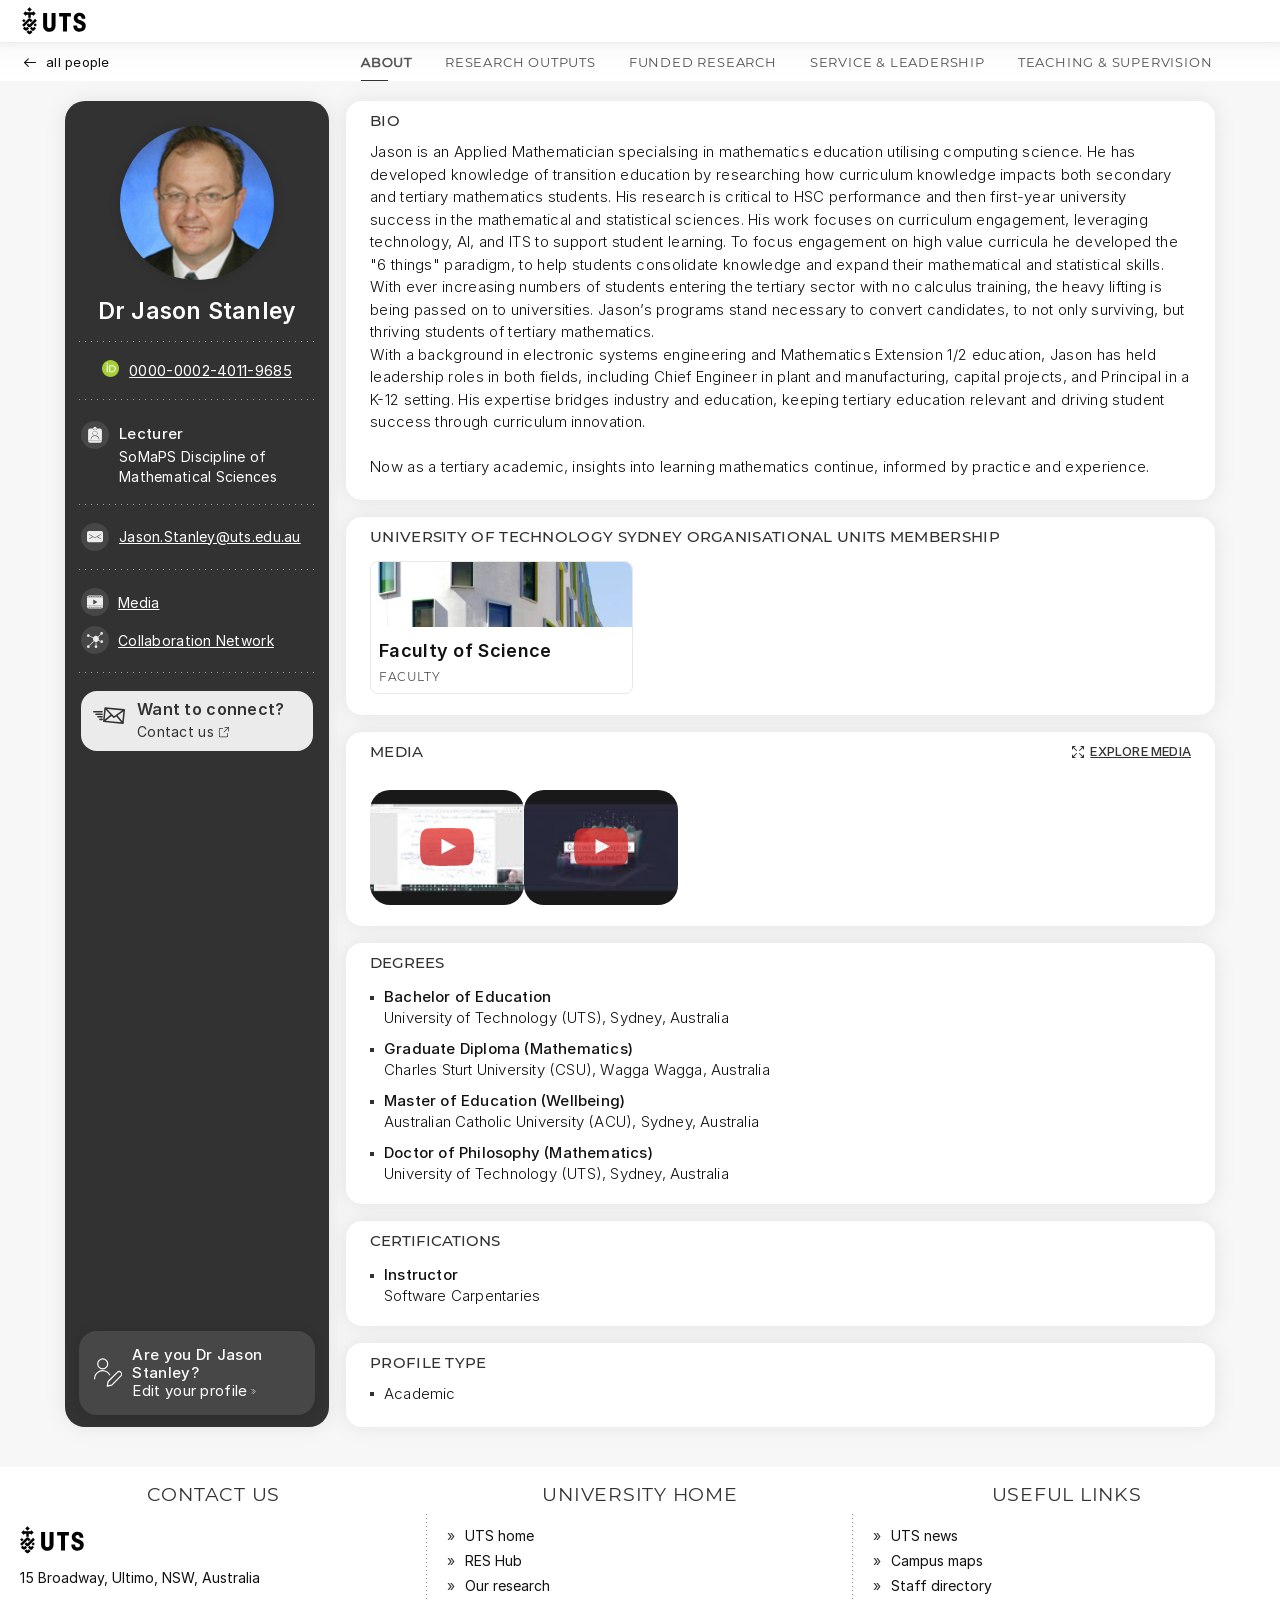
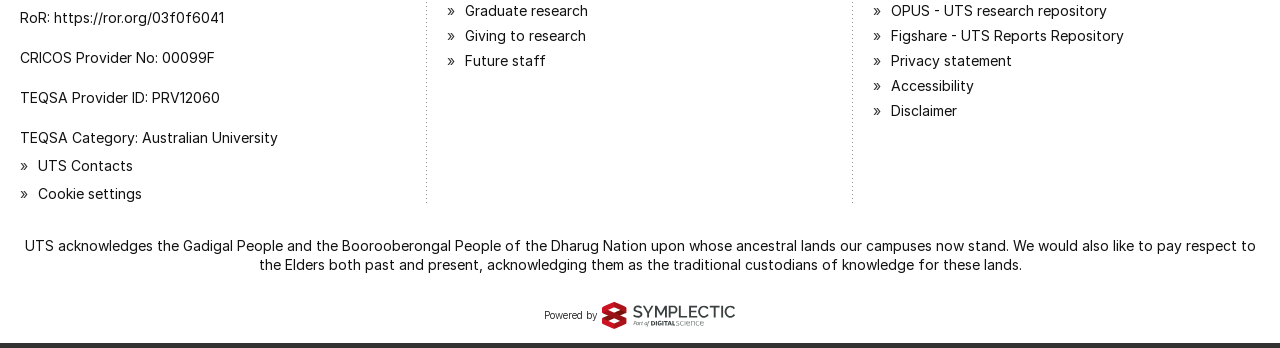
==== commit 5bdf7c41: "Replace UTS site with archived academic profile" ====
--- a/index.html
+++ b/index.html
@@ -1,36 +1,79 @@
-<!DOCTYPE html><!-- Inter font is copyright (c) 2016 The Inter Project Authors (https://github.com/rsms/inter), included under the SIL license: https://openfontlicense.org/documents/OFL.txt. --><!-- Barlow Condensed font is copyright 2017 The Barlow Project Authors (https://github.com/jpt/barlow), included under the SIL license: https://openfontlicense.org/documents/OFL.txt. --><!-- Poppins font is copyright 2014-2019 Indian Type Foundry (info@indiantypefoundry.com), included under the SIL license: https://openfontlicense.org/documents/OFL.txt. --><!-- Montserrat font is copyright 2011 The Montserrat Project Authors (https://github.com/JulietaUla/Montserrat), included under the SIL license: https://openfontlicense.org/documents/OFL.txt. --><!-- green --><html lang="en"><head>
-  <meta name="generator" content="MHTML decomposed for GitHub Pages"><meta http-equiv="Content-Type" content="text/html; charset=UTF-8"><link rel="stylesheet" type="text/css" href="assets/css/css-d561b6f0-dd65-4036-9121-3ff66672ad8f.css" /><link rel="stylesheet" type="text/css" href="assets/css/css-3f32b7b8-058a-4561-8c91-cc64391d0428.css" />
-		<meta http-equiv="X-UA-Compatible" content="IE=edge">
-		
-		<meta name="viewport" content="width=device-width, initial-scale=1.0, maximum-scale=5.0">
-		<meta name="theme-color" content="#ffffff">
-		<title>Jason Stanley | About | University of Technology Sydney</title>
-		<link href="assets/css/app.css" rel="stylesheet" type="text/css">
-		<link rel="icon" type="image/x-icon" href="https://profiles.uts.edu.au/favicon.ico">
-	<link rel="canonical" href="https://profiles.uts.edu.au/Jason.Stanley"><meta name="description" content="View the University of Technology Sydney profile of Jason Stanley. Including their research outputs, funded research, service &amp; leadership and teaching &amp; supervision."></head>
-	<body style="--logoHeight:28px;--logoVerticalMargins:7px;--homeBackgroundDesktopOverlayOpacity:0.2;--homeBackgroundDesktopUrl:url(/branding/homeBackgroundDesktop);--homeBackgroundMobileUrl:url(/branding/homeBackgroundMobile);--searchBackgroundUrl:url(/branding/searchBackground);--colourPrimary:#323232;--colourPrimaryPair1Background:#ebebeb;--colourPrimaryPair1Foreground:#5b5b5b;--colourPrimaryPair2Background:#dcdcdc;--colourPrimaryPair2Foreground:#474747;--colourSecondary:#323232;--colourSecondaryPair1Background:#ebebeb;--colourSecondaryPair1Foreground:#5b5b5b;--colourSecondaryPair2Background:#dcdcdc;--colourSecondaryPair2Foreground:#474747;" class="darkMode" id="portalTarget">
-		
-        <!-- Hidden unsupported browser message, shown only by older browsers via nomodule script -->
-        <div id="non-supported-browser" style="display: none; text-align: center; padding: 50px; font-family: Arial, sans-serif;">
-            <h1 style="color: #d32f2f; margin-bottom: 20px;">Browser Not Supported</h1>
-            <p style="font-size: 18px; color: #333; margin-bottom: 20px;">
+<!DOCTYPE html>
+<html lang="en"><head>
+<meta content="IE=edge" http-equiv="X-UA-Compatible"/>
+<meta charset="utf-8"/>
+<meta content="width=device-width, initial-scale=1.0, maximum-scale=5.0" name="viewport"/>
+<meta content="#ffffff" name="theme-color"/>
+<title>Dr Jason Stanley | About | University of Technology Sydney</title>
+<link href="assets/profiles.uts.edu.au/css/app.css" rel="stylesheet" type="text/css"/>
+<link href="assets/profiles.uts.edu.au/favicon.ico" rel="icon" type="image/x-icon"/>
+<style type="text/css">.float-tooltip-kap {
+  position: absolute;
+  width: max-content; /* prevent shrinking near right edge */
+  max-width: max(50%, 150px);
+  padding: 3px 5px;
+  border-radius: 3px;
+  font: 12px sans-serif;
+  color: #eee;
+  background: rgba(0,0,0,0.6);
+  pointer-events: none;
+}
+</style><style type="text/css">.force-graph-container canvas {
+  display: block;
+  user-select: none;
+  outline: none;
+  -webkit-tap-highlight-color: transparent;
+}
+
+.force-graph-container .clickable {
+  cursor: pointer;
+}
+
+.force-graph-container .grabbable {
+  cursor: move;
+  cursor: grab;
+  cursor: -moz-grab;
+  cursor: -webkit-grab;
+}
+
+.force-graph-container .grabbable:active {
+  cursor: grabbing;
+  cursor: -moz-grabbing;
+  cursor: -webkit-grabbing;
+}
+</style><link href="https://profiles.uts.edu.au/Jason.Stanley" rel="canonical"/><meta content="View the University of Technology Sydney profile of Dr Jason Stanley. Including their research outputs, funded research, service &amp; leadership and teaching &amp; supervision." name="description"/></head>
+<body class="darkMode" id="portalTarget" style="--logoHeight: 28px; --logoVerticalMargins: 7px; --homeBackgroundDesktopOverlayOpacity: 0.2; --homeBackgroundDesktopUrl: url(/branding/homeBackgroundDesktop); --homeBackgroundMobileUrl: url(/branding/homeBackgroundMobile); --searchBackgroundUrl: url(/branding/searchBackground); --colourPrimary: #323232; --colourPrimaryPair1Background: #ebebeb; --colourPrimaryPair1Foreground: #5b5b5b; --colourPrimaryPair2Background: #dcdcdc; --colourPrimaryPair2Foreground: #474747; --colourSecondary: #323232; --colourSecondaryPair1Background: #ebebeb; --colourSecondaryPair1Foreground: #5b5b5b; --colourSecondaryPair2Background: #dcdcdc; --colourSecondaryPair2Foreground: #474747;">
+<!-- Hidden unsupported browser message, shown only by older browsers via nomodule script -->
+<div id="non-supported-browser" style="display: none; text-align: center; padding: 50px; font-family: Arial, sans-serif;">
+<h1 style="color: #d32f2f; margin-bottom: 20px;">Browser Not Supported</h1>
+<p style="font-size: 18px; color: #333; margin-bottom: 20px;">
                 Your browser (Internet Explorer or other legacy browser) is not supported by this application.
             </p>
-        </div>
-		
-        
-		<div id="app"><div class="GOA4PjZ4LYma0CxOii5M"><header><div class="aaXsjFTuN3rDkdBnQbkS XG50h0tM6on5cSRV13Z2"><a class="TfspKiJud6b0VoJgjPds cLFeeoiOBdaPjhLSO2GQ MiBBo0kwnY7eWTwlGHSd" href="https://profiles.uts.edu.au/" data-discover="true"><img class="VHdeaZMRY5tmBLLFYWER" alt="University of Technology Sydney homepage" src="[data-uri]" width="64" height="28"></a></div></header><main><div class="E4DPzCHoRyIUL062CJ3w"><div class="kyVF6EevoBENyF3NpQ1a Sf2N9xeyjnUs1FZkdwP0"><div class="usnRQPC1gARDoLMn_1T2"><div class="MUeZHrPReKGYUBJkGGpr"><a class="z2FXMUtpfDOnfr1IoE_k nx0i4khzy8VW_P0F9s63 cLFeeoiOBdaPjhLSO2GQ MiBBo0kwnY7eWTwlGHSd" href="https://profiles.uts.edu.au/search?back&amp;by=text&amp;type=user&amp;v=stanley" data-discover="true"><svg viewBox="0 0 8.744 6.631" role="img" fill="currentColor" aria-hidden="true"><g fill="none" stroke="currentColor" stroke-linecap="round" stroke-linejoin="round" stroke-width=".8"><path d="M8.344 3.316H.4"></path><path d="M3.15 6.068L.4 3.316 3.15.568"></path></g></svg><span>Back to my search</span></a></div><div class="NLkn61vDpBcvi_zOpNvI"><nav><ol class="Ss2252HAD4LPtQq85Ua7"><li><div class="vwd6qXgeXGtLiMmI8y6g KO3pppmpeRNxR3s31IAI"><div data-qa="tab-about" class="TLyx1scxHCWS7vKj_wgc VQNM82lM0sczGq51LFfm KO3pppmpeRNxR3s31IAI" aria-current="page">ABOUT</div><div class="HQVJL9kNS9PouUBq8j0R"></div></div></li><li><div class="vwd6qXgeXGtLiMmI8y6g"><a class="TLyx1scxHCWS7vKj_wgc VQNM82lM0sczGq51LFfm cLFeeoiOBdaPjhLSO2GQ MiBBo0kwnY7eWTwlGHSd" data-qa="tab-publications" href="https://profiles.uts.edu.au/Jason.Stanley/publications" data-discover="true">RESEARCH OUTPUTS</a><div class="HQVJL9kNS9PouUBq8j0R"></div></div></li><li><div class="vwd6qXgeXGtLiMmI8y6g"><a class="TLyx1scxHCWS7vKj_wgc VQNM82lM0sczGq51LFfm cLFeeoiOBdaPjhLSO2GQ MiBBo0kwnY7eWTwlGHSd" data-qa="tab-grants" href="https://profiles.uts.edu.au/Jason.Stanley/grants" data-discover="true">FUNDED RESEARCH</a><div class="HQVJL9kNS9PouUBq8j0R"></div></div></li><li><div class="vwd6qXgeXGtLiMmI8y6g"><a class="TLyx1scxHCWS7vKj_wgc VQNM82lM0sczGq51LFfm cLFeeoiOBdaPjhLSO2GQ MiBBo0kwnY7eWTwlGHSd" data-qa="tab-professional" href="https://profiles.uts.edu.au/Jason.Stanley/professional" data-discover="true">SERVICE &amp; LEADERSHIP</a><div class="HQVJL9kNS9PouUBq8j0R"></div></div></li><li><div class="vwd6qXgeXGtLiMmI8y6g"><a class="TLyx1scxHCWS7vKj_wgc VQNM82lM0sczGq51LFfm cLFeeoiOBdaPjhLSO2GQ MiBBo0kwnY7eWTwlGHSd" data-qa="tab-teaching" href="https://profiles.uts.edu.au/Jason.Stanley/teaching" data-discover="true">TEACHING &amp; SUPERVISION</a><div class="HQVJL9kNS9PouUBq8j0R"></div></div></li><li class="rr9Wt5woEillAkASOQQA" id="more-button-«r2n»" aria-hidden="true"><div class="vwd6qXgeXGtLiMmI8y6g"><button type="button" tabindex="-1" aria-hidden="true" aria-expanded="false" aria-controls="«r2o»" class="TLyx1scxHCWS7vKj_wgc fo9oQptklE6anOlRV4fn VQNM82lM0sczGq51LFfm" data-qa="tab-more">MORE<svg class="yJVk0JF657vus9ettbv3" fill="none" viewBox="0 0 17 16" aria-hidden="true"><path fill="#111" fill-rule="evenodd" d="M15.116 4.487a.5.5 0 0 1 0 .707l-6.192 6.192a.932.932 0 0 1-1.319 0L1.41 5.194a.5.5 0 1 1 .707-.707l6.148 6.145 6.145-6.145a.5.5 0 0 1 .707 0Z" clip-rule="evenodd"></path></svg></button><nav id="«r2o»" class="rwSOQLRxYi9jov37IQmQ X_yTbRI1qFCPskPP9bDC ZhmaXXqmG8mi2Hs3giRM" aria-label="Overflowing tabs" style="--maxWidth: 280; --minWidth: 184;"></nav><div class="HQVJL9kNS9PouUBq8j0R"></div></div></li></ol></nav></div></div></div><div class="m2lKULUtnPkJelrk0sgw"><div class="TDoocaW4Qbp09CvjD7z1"><div class="UDzOdxQqNQ9QvmEzTX5s"><a class="z2FXMUtpfDOnfr1IoE_k nx0i4khzy8VW_P0F9s63 cLFeeoiOBdaPjhLSO2GQ MiBBo0kwnY7eWTwlGHSd" href="https://profiles.uts.edu.au/search?back&amp;by=text&amp;type=user&amp;v=stanley" data-discover="true"><svg viewBox="0 0 8.744 6.631" role="img" fill="currentColor" aria-hidden="true"><g fill="none" stroke="currentColor" stroke-linecap="round" stroke-linejoin="round" stroke-width=".8"><path d="M8.344 3.316H.4"></path><path d="M3.15 6.068L.4 3.316 3.15.568"></path></g></svg><span>Back to my search</span></a></div><div class="M7Jv6VYFjp68j7TZwycX"><div class="Ng6EU4PUC5OQFoRMINhX" data-qa="heroDetailsContainer"><div class="xAaf6Izj2kw4ATlBghBf ZiGMmVHVJTbRoQZ8ulLA"><img alt="" src="assets/images/profiles-uts-edu-au-Jason-Stanley-thumbnail.png"></div><div class="fXMp_ZmxCxBEJLg7q9y2"><p class="AymbyzBBCokrmV7v7_2A">Mr</p><h1 class="O9CYQ3LEhteXx05NrDZ6" aria-describedby="headingDescription">Jason Stanley</h1><div class="UDzOdxQqNQ9QvmEzTX5s"><p class="SYsKoD2PdFlQe45UxyjO">Lecturer</p><p class="WB4aebJfJuvkRBPthrU9">SoMaPS Discipline of Mathematical Sciences</p></div></div><div class="WwClPNxeEI3sB0M10awH UDzOdxQqNQ9QvmEzTX5s"><button class="buX2D3YcCnB5EY52WhbP v6un5qGKeJzm8Geg9LdJ" aria-label="Show contact details" data-qa="contactModalButton"><svg role="img" viewBox="0 0 30 30" aria-hidden="true"><g><path class="u3D_RjMKmn46IhqsKEnw" fill="currentColor" d="M15 30c8.28 0 15-6.72 15-15S23.28 0 15 0 0 6.72 0 15s6.72 15 15 15Z"></path><g fill="currentColor" class="bq3MObEP3OSlIUDAL6cv"><path d="M24.33 11.53c-.09-.23-.23-.44-.4-.6-.17-.17-.38-.31-.59-.4-.23-.1-.47-.15-.72-.15H10.83c.04.44.08.87.13 1.29v.08c0 .29-.09.57-.24.82-.16.25-.36.44-.56.56l-.24.15c-.28.18-.65.43-.88.56s0 .04 0 .04a9.927 9.927 0 0 0 3.55 5.76l.04.03c.21-.16.42-.3.65-.42l.23-.13c.07-.05.15-.1.24-.14.23-.12.49-.19.78-.21h.05c.29 0 .54.05.77.17h.03l.03.03c.45.28.92.58 1.36.88.41.28.84.57 1.26.83.04.03.1.06.16.1h4.42c.24 0 .49-.04.72-.15.22-.1.43-.23.59-.39.17-.17.31-.38.4-.61.1-.22.15-.46.15-.7v-6.69c0-.24-.05-.49-.15-.71Zm-1.81 2.09s-.03.06-.03.09c-.03.03-.05.04-.08.06l-5.22 3s-.02 0-.03.02H16.99c-.02-.02-.02 0-.03-.02l-5.22-3s-.08-.09-.1-.15c0-.06 0-.12.03-.17.03-.05.09-.09.15-.1.04-.03.1-.02.17 0l5.09 2.95 5.09-2.95s.06-.03.1-.03h.08s.06.03.09.04c.03.02.05.04.06.06.03.03.03.06.03.1v.09Zm-7.93 5.79h-.03c-.18 0-.37.06-.51.15-.06.03-.11.06-.17.1l-.26.15c-.23.13-.44.27-.65.44-.13.07-.27.12-.39.12-.14 0-.26-.06-.36-.23-1.94-1.53-3.28-3.7-3.78-6.12-.04-.07-.05-.14-.06-.21 0-.07 0-.15.04-.22.03-.07.06-.13.12-.17.05-.06.11-.1.18-.11.3-.17.85-.54 1.09-.7.16-.09.28-.22.38-.37.09-.15.13-.32.13-.5-.04-.44-.09-.89-.14-1.35-.48 0-.94.22-1.28.55-.34.35-.55.82-.55 1.31v6.69c0 .48.21.95.55 1.31.35.33.82.54 1.31.54h6.81c-.65-.43-1.28-.87-1.94-1.27-.16-.07-.33-.1-.5-.1Z"></path><path d="m18.38 22.27-.18.9c-.2.82-1.4 1.72-3.11 1.72-.47 0-.99-.07-1.53-.24-4.2-1.24-9.31-9.59-8.5-13.95.44-2.28 2.09-3.46 3.14-3.46.1 0 .19.02.27.03l.95.18c.48.16.54.63.6 1.16.06.57.12 1.17.17 1.76.05.46.1.92.14 1.35 0 .17-.04.35-.13.5-.1.15-.22.28-.38.37-.24.16-.79.52-1.09.7-.07.02-.13.05-.18.11-.06.04-.1.1-.12.17a.57.57 0 0 0-.04.22c0 .07.02.14.06.21.5 2.42 1.83 4.59 3.78 6.12.1.17.22.23.36.23.12 0 .26-.05.39-.12.21-.17.42-.31.65-.44l.26-.15c.05-.03.1-.07.17-.1.15-.09.33-.14.51-.15h.03c.17 0 .34.03.5.1.65.4 1.29.85 1.94 1.27.23.15.44.29.67.43.47.31.78.57.69 1.06Z"></path></g></g></svg></button></div><div class="JBOJf3GEI_Qe1HD4DsTY Sf2N9xeyjnUs1FZkdwP0"><div class="c7UrCMUAK_5keGdzb_Wf"></div><div class="f2wWbXwK3NuRJpGUXsSc uKD_MYyX2zAbEe7_NU7G"><div class="iNGqej_HOsif5huHnynG NGUsb3m8vKMwjBJS2aNx oAEF71kVH8aZWRozt3RU" data-qa="sidebar orcid"><svg version="1.1" class="zBX45UnkD0EwVZXMfSWr sAc9LHReqhSFVRS3UVnb" role="img" x="0" y="0" viewBox="0 0 256 256" aria-hidden="true"><path d="M256 128c0 70.7-57.3 128-128 128S0 198.7 0 128 57.3 0 128 0s128 57.3 128 128z" fill="#a6ce39"></path><path fill="#fff" d="M86.3 186.2H70.9V79.1h15.4v107.1zM108.9 79.1h41.6c39.6 0 57 28.3 57 53.6 0 27.5-21.5 53.6-56.8 53.6h-41.8V79.1zm15.4 93.3h24.5c34.9 0 42.9-26.5 42.9-39.7C191.7 111.2 178 93 148 93h-23.7v79.4zM88.7 56.8c0 5.5-4.5 10.1-10.1 10.1s-10.1-4.6-10.1-10.1c0-5.6 4.5-10.1 10.1-10.1s10.1 4.6 10.1 10.1z"></path></svg><div class="MlmGj9MVWXAzhC52y8pb Q3_rGF9HxM0VeJ3JMzdW"><span class="xDWVNZLdDCfm5tJe9hl7">Orcid identifier</span><a class="cLFeeoiOBdaPjhLSO2GQ W7V5aJOMXNr7jlvGdWRz NarVxhcZDxK8fqysok6T" href="https://orcid.org/0000-0002-4011-9685">0000-0002-4011-9685</a></div></div></div><div class="c7UrCMUAK_5keGdzb_Wf"></div><ul class="f2wWbXwK3NuRJpGUXsSc" aria-label="Positions"><li class="mUrA9ulWqwJYK93rs1LA oj3FdPARsG4BMMhMG99o"><div class="iNGqej_HOsif5huHnynG oAEF71kVH8aZWRozt3RU" data-qa="sidebar positionAndDepartment"><svg class="zBX45UnkD0EwVZXMfSWr B6amnY7ZsXKLXeuXHIXO" role="img" viewBox="0 0 28 28 " fill="none" stroke-width="0.4" aria-hidden="true"><g transform="translate(-1205.601 -533.63)"><circle class="u3D_RjMKmn46IhqsKEnw" fill="currentColor" cx="14" cy="14" r="14" transform="translate(1205.601 533.63)"></circle><path class="bq3MObEP3OSlIUDAL6cv" fill="currentColor" d="M1217.876,541.729v-.5h3.446v.5a.414.414,0,0,1-.413.412h-2.62A.414.414,0,0,1,1217.876,541.729Z"></path><path class="bq3MObEP3OSlIUDAL6cv" fill="currentColor" d="M1217.542,546.547a2.113,2.113,0,1,1,1.574,1.574A2.117,2.117,0,0,1,1217.542,546.547Z"></path><path class="bq3MObEP3OSlIUDAL6cv" fill="currentColor" d="M1212.689,553.321a2.061,2.061,0,0,0,2.063,2.063h9.7a2.063,2.063,0,0,0,2.064-2.063v-.066h-13.825Zm11.761-12.092h-2.715v.5a.826.826,0,0,1-.826.825h-2.62a.829.829,0,0,1-.826-.825v-.5h-2.711a2.062,2.062,0,0,0-2.063,2.064v9.756h13.825v-9.756A2.064,2.064,0,0,0,1224.45,541.229Zm-.792,10.858h-.008a.206.206,0,0,1-.207-.2c-.078-2.167-1.985-3.132-3.846-3.132-1.845,0-3.751.961-3.842,3.107a.212.212,0,0,1-.215.2.21.21,0,0,1-.2-.214,3.618,3.618,0,0,1,3.288-3.425.015.015,0,0,0,0-.029,2.526,2.526,0,1,1,1.928,0,.015.015,0,0,0,0,.029,3.614,3.614,0,0,1,3.292,3.454A.206.206,0,0,1,1223.658,552.087Z"></path><path class="bq3MObEP3OSlIUDAL6cv" fill="currentColor" d="M1219.6,539.384a1.7,1.7,0,0,0-1.725,1.676v.669a.414.414,0,0,0,.413.412h2.62a.414.414,0,0,0,.413-.412v-.669A1.7,1.7,0,0,0,1219.6,539.384Zm0,.933a.443.443,0,1,1-.446.446A.443.443,0,0,1,1219.6,540.317Z"></path></g></svg><div class="MlmGj9MVWXAzhC52y8pb Q3_rGF9HxM0VeJ3JMzdW QzDcOIncZC7o3aOH9WAl"><div class="jL8p1LiqBUoxXQ1yYYdU">Lecturer</div><div class="EY1QLLUkMC3yEzw4h27o">SoMaPS Discipline of Mathematical Sciences</div></div></div></li></ul><div class="c7UrCMUAK_5keGdzb_Wf"></div><div class="GgHb3XFmzbVir08XPX6v Z6UuE7cWIGv3oY8J7pGy dwpiddIY9GNJXyBWSGFG"><ul aria-label="Email addresses" class="rFvtYkbV6LhWk9dzMHtz"><li class="iNGqej_HOsif5huHnynG" data-qa="sidebar emailAddress"><svg class="zBX45UnkD0EwVZXMfSWr B6amnY7ZsXKLXeuXHIXO" role="img" viewBox="0 0 28 28" aria-hidden="true"><g transform="translate(-28 -89)"><circle class="u3D_RjMKmn46IhqsKEnw" fill="currentColor" cx="14" cy="14" r="14" transform="translate(28 89)"></circle><path class="bq3MObEP3OSlIUDAL6cv" fill="currentColor" stroke="none" d="M885.66,500.21h-12a2,2,0,0,0-2,2v7.21a2,2,0,0,0,2,2h12a1.993,1.993,0,0,0,2-2v-7.21A1.993,1.993,0,0,0,885.66,500.21Zm-8.47,6.25-3.03,1.75a.244.244,0,0,1-.34-.09.277.277,0,0,1-.03-.13.247.247,0,0,1,.12-.21l3.03-1.75a.247.247,0,0,1,.34.09.277.277,0,0,1,.03.13A.247.247,0,0,1,877.19,506.46Zm2.56.65a.248.248,0,0,1-.09.01.276.276,0,0,1-.09-.01c-.01-.01-.02,0-.03-.01l-5.63-3.25a.249.249,0,0,1,.25-.43l5.5,3.18,5.51-3.18a.249.249,0,1,1,.25.43l-5.63,3.25C879.78,507.11,879.76,507.1,879.75,507.11Zm5.76,1.01a.247.247,0,0,1-.34.09l-3.03-1.75a.261.261,0,0,1-.13-.22.267.267,0,0,1,.03-.12.258.258,0,0,1,.35-.09l3.03,1.75a.247.247,0,0,1,.12.21A.277.277,0,0,1,885.51,508.12Z" transform="translate(-837.66 -403.21)"></path></g></svg><div class="MlmGj9MVWXAzhC52y8pb Q3_rGF9HxM0VeJ3JMzdW WaRiURlVUCmJ935t2KU7 QzDcOIncZC7o3aOH9WAl"><a class="ky_fNrmf_WuWXkkymYcI RifWViZFAXwGVGjWMhpZ cLFeeoiOBdaPjhLSO2GQ W7V5aJOMXNr7jlvGdWRz NarVxhcZDxK8fqysok6T" href="mailto:Jason.Stanley@uts.edu.au">Jason.Stanley@uts.edu.au</a></div></li></ul></div><div class="c7UrCMUAK_5keGdzb_Wf"></div><div class="U0we5fysDMJbVWAyGKV3 f2wWbXwK3NuRJpGUXsSc"><button class="NlCwFw6HVWggUWHBU0yb Q8BBHu6WWmOFcUINhu8A YVnEwcQOVHConVxf8iLB" aria-label="media (opens in a modal)"><svg class="mCmgks_hnXBn6qDBiyPz" aria-hidden="true" role="img" viewBox="0 0 28 28"><g transform="translate(-28 -155)"><g class="u3D_RjMKmn46IhqsKEnw" stroke="currentColor" fill="currentColor" transform="translate(28 155)"><circle stroke="none" cx="14" cy="14" r="14"></circle></g><g class="bq3MObEP3OSlIUDAL6cv" fill="currentColor" stroke="none" transform="translate(-858.565 -298.12)"><path d="M906.58,460.51h-12a2,2,0,0,0-2,2v.37h16v-.37A2.006,2.006,0,0,0,906.58,460.51ZM895.3,462.1a.09.09,0,0,1-.09.09h-.81a.1.1,0,0,1-.1-.09v-.82a.1.1,0,0,1,.1-.09h.81a.09.09,0,0,1,.09.09Zm1.93,0a.092.092,0,0,1-.1.09h-.81a.09.09,0,0,1-.09-.09v-.82a.09.09,0,0,1,.09-.09h.81a.092.092,0,0,1,.1.09Zm1.92,0a.09.09,0,0,1-.09.09h-.81a.1.1,0,0,1-.1-.09v-.82a.1.1,0,0,1,.1-.09h.81a.09.09,0,0,1,.09.09Zm1.93,0a.092.092,0,0,1-.1.09h-.81a.09.09,0,0,1-.09-.09v-.82a.09.09,0,0,1,.09-.09h.81a.092.092,0,0,1,.1.09Zm1.92,0a.09.09,0,0,1-.09.09h-.81a.092.092,0,0,1-.1-.09v-.82a.092.092,0,0,1,.1-.09h.81a.09.09,0,0,1,.09.09Zm1.93,0a.1.1,0,0,1-.1.09h-.81a.09.09,0,0,1-.09-.09v-.82a.09.09,0,0,1,.09-.09h.81a.1.1,0,0,1,.1.09Zm1.92,0a.09.09,0,0,1-.09.09h-.81a.092.092,0,0,1-.1-.09v-.82a.092.092,0,0,1,.1-.09h.81a.09.09,0,0,1,.09.09Z"></path><path d="M892.55,463.18v7.69h16v-7.69Zm10.2,4.09a.255.255,0,0,1-.11.12l-3.38,1.93a.3.3,0,0,1-.42-.11.282.282,0,0,1-.04-.15v-3.88a.308.308,0,0,1,.46-.26l3.38,1.93A.3.3,0,0,1,902.75,467.27Zm-10.2,3.9v.56a2,2,0,0,0,2,2h12a2.006,2.006,0,0,0,2-2v-.56Zm2.75,1.68a.1.1,0,0,1-.09.1h-.81a.108.108,0,0,1-.1-.1v-.81a.1.1,0,0,1,.1-.09h.81a.09.09,0,0,1,.09.09Zm1.93,0a.1.1,0,0,1-.1.1h-.81a.1.1,0,0,1-.09-.1v-.81a.09.09,0,0,1,.09-.09h.81a.092.092,0,0,1,.1.09Zm1.92,0a.1.1,0,0,1-.09.1h-.81a.108.108,0,0,1-.1-.1v-.81a.1.1,0,0,1,.1-.09h.81a.09.09,0,0,1,.09.09Zm1.93,0a.1.1,0,0,1-.1.1h-.81a.1.1,0,0,1-.09-.1v-.81a.09.09,0,0,1,.09-.09h.81a.092.092,0,0,1,.1.09Zm1.92,0a.1.1,0,0,1-.09.1h-.81a.1.1,0,0,1-.1-.1v-.81a.092.092,0,0,1,.1-.09h.81a.09.09,0,0,1,.09.09Zm1.93,0a.108.108,0,0,1-.1.1h-.81a.1.1,0,0,1-.09-.1v-.81a.09.09,0,0,1,.09-.09h.81a.1.1,0,0,1,.1.09Zm1.92,0a.1.1,0,0,1-.09.1h-.81a.1.1,0,0,1-.1-.1v-.81a.092.092,0,0,1,.1-.09h.81a.09.09,0,0,1,.09.09Z"></path></g></g></svg><span class="xTlZpC_tGhawh5FLsThg">Media</span></button><button class="gHnO8jr1leWTk7omh5JQ Q8BBHu6WWmOFcUINhu8A cD0Zkt1NT3mpZH6pO21C" aria-label="Collaboration network (opens in a modal)"><svg viewBox="0 0 28 28" class="zflOggphBh01FVRJ5Hsh" role="img" aria-hidden="true"><g transform="translate(-28 -188)"><g class="u3D_RjMKmn46IhqsKEnw" fill="currentColor" stroke="currentColor" transform="translate(28 188)"><circle stroke="none" cx="14" cy="14" r="14"></circle></g><g class="bq3MObEP3OSlIUDAL6cv" fill="currentColor" stroke="none" transform="translate(-698.324 -239.724)"><circle cx="1.334" cy="1.334" r="1.334" transform="translate(732.322 447.039)"></circle><path d="M748.137,435.743a1.322,1.322,0,0,1-1.81.47l-2.65,2.65a2.965,2.965,0,0,1,.41,3.04l1.53.64a1.463,1.463,0,0,0-.24.62l-1.63-.67a3.012,3.012,0,0,1-2.07,1.21v3.39a1.328,1.328,0,0,1,0,2.57,1.328,1.328,0,1,1-.67-2.57V443.7a3.067,3.067,0,0,1-1.53-.64l-4.46,4.46a1.409,1.409,0,0,0-.47-.47l4.46-4.46a2.953,2.953,0,0,1-.53-2.73l-3.53-1.52a1.327,1.327,0,0,0,.3-.59l3.49,1.49a3.5,3.5,0,0,1,.27-.4,2.987,2.987,0,0,1,4.2-.45l2.65-2.65a1.326,1.326,0,1,1,2.28,0Z"></path><circle cx="1.334" cy="1.334" r="1.334" transform="translate(732.322 436.026)"></circle><circle cx="1.334" cy="1.334" r="1.334" transform="translate(745.657 442.083)"></circle></g></g></svg><span class="IBSp8FvbdHGn35FSRT1A">Collaboration Network</span></button></div><div class="c7UrCMUAK_5keGdzb_Wf"></div><div class="f2wWbXwK3NuRJpGUXsSc"><a class="lPansDO_uvBUZVLuxXlG cLFeeoiOBdaPjhLSO2GQ" data-qa="sidebarContactButton" rel="external noopener" href="https://www.uts.edu.au/contact-us#:~:text=Industry%20and%20business%20opportunities" target="_blank"><svg class="bQDiQKEsj5_lpTQywRIt" role="img" viewBox="0 0 32 29" aria-hidden="true"><path fill="currentColor" d="M30.589 23.013a.86.86 0 0 0 .047-.114c.003-.008.008-.015.01-.024a.79.79 0 0 0 .03-.15L32 9.438v-.041a.632.632 0 0 0 0-.084c-.001-.022-.005-.044-.008-.066a.849.849 0 0 0-.016-.08.947.947 0 0 0-.022-.066c-.009-.024-.018-.048-.03-.072-.011-.023-.025-.046-.039-.068-.008-.014-.014-.028-.023-.041-.005-.008-.012-.013-.017-.02-.006-.007-.01-.015-.015-.022-.01-.014-.024-.024-.035-.036-.018-.02-.036-.038-.055-.055-.018-.015-.036-.029-.055-.042a.741.741 0 0 0-.067-.045l-.06-.03a.77.77 0 0 0-.074-.03c-.023-.008-.046-.013-.069-.018-.025-.006-.05-.012-.075-.015l-.026-.005L12.2 6.699h-.077a.757.757 0 0 0-.245.04l-.046.02a.749.749 0 0 0-.215.133c-.005.005-.012.006-.018.011-.006.006-.008.015-.015.021a.757.757 0 0 0-.221.46l-1.323 13.29a.77.77 0 0 0 0 .15c.001.016.007.033.01.05.005.032.01.065.019.096.006.02.016.04.023.06.011.026.02.053.033.078a.75.75 0 0 0 .2.24c.017.014.035.024.053.036.027.017.053.035.082.05l.065.027a.771.771 0 0 0 .154.042c.016.003.03.008.047.01l19.113 1.902a.773.773 0 0 0 .331-.04.767.767 0 0 0 .337-.237c.021-.026.038-.053.054-.081l.029-.044ZM12.719 9.21l4.773 5.073-5.747 4.704.973-9.777Zm8.232 6.516-6.87-7.301 15.045 1.498-8.175 5.803Zm-2.407-.324 1.75 1.86c.01.012.025.021.037.032a.693.693 0 0 0 .142.104l.053.03c.036.016.074.03.112.04.015.005.03.011.047.015a.8.8 0 0 0 .166.019.757.757 0 0 0 .254-.047c.028-.01.052-.027.079-.04.037-.018.075-.03.11-.054l2.082-1.479 4.774 5.826-15.434-1.536 5.828-4.77Zm6.083-.409 5.68-4.032-.972 9.778-4.708-5.746ZM9.06 10.463H.766a.765.765 0 1 0 0 1.531H9.06a.765.765 0 1 0 0-1.53ZM9.06 13.015H2.999a.765.765 0 1 0 0 1.531h6.06a.765.765 0 1 0 0-1.53ZM9.06 15.567H4.913a.766.766 0 1 0 0 1.531H9.06a.766.766 0 1 0 0-1.53ZM9.06 18.12H6.986a.766.766 0 1 0 0 1.53H9.06a.766.766 0 1 0 0-1.53Z"></path></svg><div class="Mpxj8oxUkCtgWyffd1Kg"><div class="ASBxKs3AWeSjGG5LlDC_">Want to connect?</div><div class="cz9a2b2tLI4m1pdkPL7d">Contact us <svg class="jWHf3ktcN80QyuSyNHLA XiySy5dQwZQUE3YCpXFM" role="img" viewBox="0 0 24 25" aria-hidden="true"><path fill="currentColor" fill-rule="evenodd" d="M4.03 5.82C3.465 5.82 3 6.284 3 6.85v13.818c0 .566.465 1.03 1.03 1.03h13.81c.565 0 1.03-.464 1.03-1.03v-5.333a.75.75 0 0 1 1.5 0v5.333a2.534 2.534 0 0 1-2.53 2.53H4.03a2.534 2.534 0 0 1-2.53-2.53V6.85a2.534 2.534 0 0 1 2.53-2.53h5.33a.75.75 0 0 1 0 1.5H4.03ZM13.01 2.948a.75.75 0 0 1 .75-.75h6.99c.965 0 1.75.787 1.75 1.751v6.994a.75.75 0 0 1-1.5 0V3.949a.253.253 0 0 0-.25-.25h-6.99a.75.75 0 0 1-.75-.75Z" clip-rule="evenodd"></path><path fill="currentColor" fill-rule="evenodd" d="M21.98 2.708a.75.75 0 0 1 0 1.06l-9.46 9.465a.75.75 0 0 1-1.06-1.06l9.46-9.465a.75.75 0 0 1 1.06 0Z" clip-rule="evenodd"></path></svg></div></div></a></div></div></div><div class="Sf2N9xeyjnUs1FZkdwP0"><a aria-label="Are you Jason Stanley? Edit your profile" class="vEII0xlFbkkp9k_SvQKN cLFeeoiOBdaPjhLSO2GQ NarVxhcZDxK8fqysok6T" rel="external noopener" href="https://elements.uts.edu.au/userprofile.html?uid=11340" target="_blank"><svg role="img" viewBox="0 0 36.243 35.999" fill="none" stroke="currentColor" aria-hidden="true"><g transform="translate(-103.889 87.321)" stroke-linecap="round" stroke-linejoin="round" stroke-width="1.5px"><circle cx="6.325" cy="6.325" r="6.325" transform="translate(108.664 -86.571)"></circle><path d="M138.189-64.922l-11.7,11.7-5.75,1.15,1.15-5.75,11.7-11.7a3.245,3.245,0,0,1,4.588,0h0l.012.014a3.24,3.24,0,0,1,0,4.582Z"></path><path d="M123.94-66.379a10.318,10.318,0,0,0-14.059-3.907,10.317,10.317,0,0,0-5.242,9.015"></path></g></svg><div class="RKcN0I70AzFcNJBGENLB" aria-hidden="true"><div class="asxX3vHGZkHkhxoj1hef">Are you Jason Stanley?</div><div class="GdSjh2B_zs7DolMicmpP"><span>Edit your profile</span><svg role="img" viewBox="0 0 8.072 9.414" fill="none" stroke="currentColor" stroke-linecap="round" stroke-linejoin="round" aria-hidden="true"><path d="M.704.707l3.77 3.765a.333.333 0 010 .472L.704 8.707"></path><path d="M3.704.707l3.77 3.765a.333.333 0 010 .472l-3.77 3.763"></path></svg></div></div></a></div></div></div><div class="EfZ0HD0fzRIqJZKz5CyC"><div class="UDzOdxQqNQ9QvmEzTX5s"><div class="NLkn61vDpBcvi_zOpNvI"><nav><ol class="Ss2252HAD4LPtQq85Ua7"><li><div class="vwd6qXgeXGtLiMmI8y6g KO3pppmpeRNxR3s31IAI"><div data-qa="tab-about" class="TLyx1scxHCWS7vKj_wgc VQNM82lM0sczGq51LFfm KO3pppmpeRNxR3s31IAI" aria-current="page">ABOUT</div><div class="HQVJL9kNS9PouUBq8j0R"></div></div></li><li><div class="vwd6qXgeXGtLiMmI8y6g"><a class="TLyx1scxHCWS7vKj_wgc VQNM82lM0sczGq51LFfm cLFeeoiOBdaPjhLSO2GQ MiBBo0kwnY7eWTwlGHSd" data-qa="tab-publications" href="https://profiles.uts.edu.au/Jason.Stanley/publications" data-discover="true">RESEARCH OUTPUTS</a><div class="HQVJL9kNS9PouUBq8j0R"></div></div></li><li><div class="vwd6qXgeXGtLiMmI8y6g"><a class="TLyx1scxHCWS7vKj_wgc VQNM82lM0sczGq51LFfm cLFeeoiOBdaPjhLSO2GQ MiBBo0kwnY7eWTwlGHSd" data-qa="tab-grants" href="https://profiles.uts.edu.au/Jason.Stanley/grants" data-discover="true">FUNDED RESEARCH</a><div class="HQVJL9kNS9PouUBq8j0R"></div></div></li><li><div class="vwd6qXgeXGtLiMmI8y6g"><a class="TLyx1scxHCWS7vKj_wgc VQNM82lM0sczGq51LFfm cLFeeoiOBdaPjhLSO2GQ MiBBo0kwnY7eWTwlGHSd" data-qa="tab-professional" href="https://profiles.uts.edu.au/Jason.Stanley/professional" data-discover="true">SERVICE &amp; LEADERSHIP</a><div class="HQVJL9kNS9PouUBq8j0R"></div></div></li><li><div class="vwd6qXgeXGtLiMmI8y6g"><a class="TLyx1scxHCWS7vKj_wgc VQNM82lM0sczGq51LFfm cLFeeoiOBdaPjhLSO2GQ MiBBo0kwnY7eWTwlGHSd" data-qa="tab-teaching" href="https://profiles.uts.edu.au/Jason.Stanley/teaching" data-discover="true">TEACHING &amp; SUPERVISION</a><div class="HQVJL9kNS9PouUBq8j0R"></div></div></li><li class="rr9Wt5woEillAkASOQQA" id="more-button-«r2t»" aria-hidden="true"><div class="vwd6qXgeXGtLiMmI8y6g"><button type="button" tabindex="-1" aria-hidden="true" aria-expanded="false" aria-controls="«r2u»" class="TLyx1scxHCWS7vKj_wgc fo9oQptklE6anOlRV4fn VQNM82lM0sczGq51LFfm" data-qa="tab-more">MORE<svg class="yJVk0JF657vus9ettbv3" fill="none" viewBox="0 0 17 16" aria-hidden="true"><path fill="#111" fill-rule="evenodd" d="M15.116 4.487a.5.5 0 0 1 0 .707l-6.192 6.192a.932.932 0 0 1-1.319 0L1.41 5.194a.5.5 0 1 1 .707-.707l6.148 6.145 6.145-6.145a.5.5 0 0 1 .707 0Z" clip-rule="evenodd"></path></svg></button><nav id="«r2u»" class="rwSOQLRxYi9jov37IQmQ mJm5G0E9VHlFzRytFb7Q ZhmaXXqmG8mi2Hs3giRM" aria-label="Overflowing tabs" style="--maxWidth: 280; --minWidth: 184;"></nav><div class="HQVJL9kNS9PouUBq8j0R"></div></div></li></ol></nav></div></div><div class="mQBfQBG2F5JMmoe0dyiS"><div class="Ckf_r_g_VQKm6Le_jCpU"><div class="NRLRivZfPrNhThpifkfI Q49P_MOoIHNHOEykFzJR ehGJMmzh75jdVQbBITQX WyKTWJZmhi7yzJBwyK6I" data-qa="whitebox"><div class="tnNATuybeyhrXecNZSIh"><h2 class="UuLF_Zw2kID6LEajQs7w" data-qa="whiteBoxHeaderText">BIO</h2><div class="bQrfQfsXc0RkG7axAVGo"></div></div><div class="fZYSj6CFwgk7LmOnImAE"><div class="gnB0iOMtkvbpCBVtHjNU"><p>Jason is an Applied Mathematician specialsing in mathematics education utilising computing science. He has developed knowledge of transition education by researching how curriculum knowledge impacts both secondary and tertiary mathematics students. His research is critical to HSC performance and then first-year university success in the mathematical and statistical sciences. His work focuses on curriculum engagement, leveraging technology, AI, and ITS to support student learning. To focus engagement on high value curricula he developed the "6 things" paradigm, to help students consolidate knowledge and expand their mathematical and statistical skills.</p>
+</div>
+<noscript>
+<div style="text-align: center; padding: 50px; font-family: Arial, sans-serif;">
+<h1 style="color: #d32f2f; margin-bottom: 20px;">JavaScript Required</h1>
+<p style="font-size: 18px; color: #333; margin-bottom: 20px;">
+                    This application requires JavaScript to function properly.
+                </p>
+<p style="font-size: 16px; color: #666;">
+                    Please enable JavaScript in your browser settings and reload the page.
+                </p>
+</div>
+</noscript>
+<div id="app"><div class="GOA4PjZ4LYma0CxOii5M"><header><div class="aaXsjFTuN3rDkdBnQbkS XG50h0tM6on5cSRV13Z2"><a class="TfspKiJud6b0VoJgjPds cLFeeoiOBdaPjhLSO2GQ MiBBo0kwnY7eWTwlGHSd" data-discover="true" href="https://profiles.uts.edu.au/"><img alt="University of Technology Sydney homepage" class="VHdeaZMRY5tmBLLFYWER" src="[data-uri]"/></a></div></header><main><div class="E4DPzCHoRyIUL062CJ3w"><div class="kyVF6EevoBENyF3NpQ1a Sf2N9xeyjnUs1FZkdwP0"><div class="usnRQPC1gARDoLMn_1T2"><div class="MUeZHrPReKGYUBJkGGpr"><a class="z2FXMUtpfDOnfr1IoE_k nx0i4khzy8VW_P0F9s63 cLFeeoiOBdaPjhLSO2GQ MiBBo0kwnY7eWTwlGHSd" data-discover="true" href="https://profiles.uts.edu.au/search?by=text&amp;type=user"><svg aria-hidden="true" fill="currentColor" role="img" viewbox="0 0 8.744 6.631"><g fill="none" stroke="currentColor" stroke-linecap="round" stroke-linejoin="round" stroke-width=".8"><path d="M8.344 3.316H.4"></path><path d="M3.15 6.068L.4 3.316 3.15.568"></path></g></svg><span>All people</span></a></div><div class="NLkn61vDpBcvi_zOpNvI"><nav><ol class="Ss2252HAD4LPtQq85Ua7"><li><div class="vwd6qXgeXGtLiMmI8y6g KO3pppmpeRNxR3s31IAI"><div aria-current="page" class="TLyx1scxHCWS7vKj_wgc VQNM82lM0sczGq51LFfm KO3pppmpeRNxR3s31IAI" data-qa="tab-about">ABOUT</div><div class="HQVJL9kNS9PouUBq8j0R"></div></div></li><li><div class="vwd6qXgeXGtLiMmI8y6g"><a class="TLyx1scxHCWS7vKj_wgc VQNM82lM0sczGq51LFfm cLFeeoiOBdaPjhLSO2GQ MiBBo0kwnY7eWTwlGHSd" data-discover="true" data-qa="tab-publications" href="publications.html">RESEARCH OUTPUTS</a><div class="HQVJL9kNS9PouUBq8j0R"></div></div></li><li><div class="vwd6qXgeXGtLiMmI8y6g"><a class="TLyx1scxHCWS7vKj_wgc VQNM82lM0sczGq51LFfm cLFeeoiOBdaPjhLSO2GQ MiBBo0kwnY7eWTwlGHSd" data-discover="true" data-qa="tab-grants" href="grants.html">FUNDED RESEARCH</a><div class="HQVJL9kNS9PouUBq8j0R"></div></div></li><li><div class="vwd6qXgeXGtLiMmI8y6g"><a class="TLyx1scxHCWS7vKj_wgc VQNM82lM0sczGq51LFfm cLFeeoiOBdaPjhLSO2GQ MiBBo0kwnY7eWTwlGHSd" data-discover="true" data-qa="tab-professional" href="professional.html">SERVICE &amp; LEADERSHIP</a><div class="HQVJL9kNS9PouUBq8j0R"></div></div></li><li><div class="vwd6qXgeXGtLiMmI8y6g"><a class="TLyx1scxHCWS7vKj_wgc VQNM82lM0sczGq51LFfm cLFeeoiOBdaPjhLSO2GQ MiBBo0kwnY7eWTwlGHSd" data-discover="true" data-qa="tab-teaching" href="teaching.html">TEACHING &amp; SUPERVISION</a><div class="HQVJL9kNS9PouUBq8j0R"></div></div></li><li aria-hidden="true" class="rr9Wt5woEillAkASOQQA" id="more-button-«r5»"><div class="vwd6qXgeXGtLiMmI8y6g"><button aria-controls="«r6»" aria-expanded="false" aria-hidden="true" class="TLyx1scxHCWS7vKj_wgc fo9oQptklE6anOlRV4fn VQNM82lM0sczGq51LFfm" data-qa="tab-more" tabindex="-1" type="button">MORE<svg aria-hidden="true" class="yJVk0JF657vus9ettbv3" fill="none" viewbox="0 0 17 16"><path clip-rule="evenodd" d="M15.116 4.487a.5.5 0 0 1 0 .707l-6.192 6.192a.932.932 0 0 1-1.319 0L1.41 5.194a.5.5 0 1 1 .707-.707l6.148 6.145 6.145-6.145a.5.5 0 0 1 .707 0Z" fill="#111" fill-rule="evenodd"></path></svg></button><nav aria-label="Overflowing tabs" class="rwSOQLRxYi9jov37IQmQ X_yTbRI1qFCPskPP9bDC ZhmaXXqmG8mi2Hs3giRM" id="«r6»" style="--maxWidth: 280; --minWidth: 184;"></nav><div class="HQVJL9kNS9PouUBq8j0R"></div></div></li></ol></nav></div></div></div><div class="m2lKULUtnPkJelrk0sgw"><div class="TDoocaW4Qbp09CvjD7z1"><div class="UDzOdxQqNQ9QvmEzTX5s"><a class="z2FXMUtpfDOnfr1IoE_k nx0i4khzy8VW_P0F9s63 cLFeeoiOBdaPjhLSO2GQ MiBBo0kwnY7eWTwlGHSd" data-discover="true" href="https://profiles.uts.edu.au/search?by=text&amp;type=user"><svg aria-hidden="true" fill="currentColor" role="img" viewbox="0 0 8.744 6.631"><g fill="none" stroke="currentColor" stroke-linecap="round" stroke-linejoin="round" stroke-width=".8"><path d="M8.344 3.316H.4"></path><path d="M3.15 6.068L.4 3.316 3.15.568"></path></g></svg><span>All people</span></a></div><div class="M7Jv6VYFjp68j7TZwycX"><div class="Ng6EU4PUC5OQFoRMINhX" data-qa="heroDetailsContainer"><div class="xAaf6Izj2kw4ATlBghBf ZiGMmVHVJTbRoQZ8ulLA"><img alt="" src="assets/profiles.uts.edu.au/Jason.Stanley/thumbnail"/></div><div class="fXMp_ZmxCxBEJLg7q9y2"><h1 aria-describedby="headingDescription" class="O9CYQ3LEhteXx05NrDZ6">Dr Jason Stanley<span hidden="" id="headingDescription">Profile page</span></h1><div class="UDzOdxQqNQ9QvmEzTX5s"><p class="SYsKoD2PdFlQe45UxyjO">Lecturer</p><p class="WB4aebJfJuvkRBPthrU9">SoMaPS Discipline of Mathematical Sciences</p></div></div><div class="WwClPNxeEI3sB0M10awH UDzOdxQqNQ9QvmEzTX5s"><button aria-label="Show contact details" class="buX2D3YcCnB5EY52WhbP v6un5qGKeJzm8Geg9LdJ" data-qa="contactModalButton"><svg aria-hidden="true" role="img" viewbox="0 0 30 30"><g><path class="u3D_RjMKmn46IhqsKEnw" d="M15 30c8.28 0 15-6.72 15-15S23.28 0 15 0 0 6.72 0 15s6.72 15 15 15Z" fill="currentColor"></path><g class="bq3MObEP3OSlIUDAL6cv" fill="currentColor"><path d="M24.33 11.53c-.09-.23-.23-.44-.4-.6-.17-.17-.38-.31-.59-.4-.23-.1-.47-.15-.72-.15H10.83c.04.44.08.87.13 1.29v.08c0 .29-.09.57-.24.82-.16.25-.36.44-.56.56l-.24.15c-.28.18-.65.43-.88.56s0 .04 0 .04a9.927 9.927 0 0 0 3.55 5.76l.04.03c.21-.16.42-.3.65-.42l.23-.13c.07-.05.15-.1.24-.14.23-.12.49-.19.78-.21h.05c.29 0 .54.05.77.17h.03l.03.03c.45.28.92.58 1.36.88.41.28.84.57 1.26.83.04.03.1.06.16.1h4.42c.24 0 .49-.04.72-.15.22-.1.43-.23.59-.39.17-.17.31-.38.4-.61.1-.22.15-.46.15-.7v-6.69c0-.24-.05-.49-.15-.71Zm-1.81 2.09s-.03.06-.03.09c-.03.03-.05.04-.08.06l-5.22 3s-.02 0-.03.02H16.99c-.02-.02-.02 0-.03-.02l-5.22-3s-.08-.09-.1-.15c0-.06 0-.12.03-.17.03-.05.09-.09.15-.1.04-.03.1-.02.17 0l5.09 2.95 5.09-2.95s.06-.03.1-.03h.08s.06.03.09.04c.03.02.05.04.06.06.03.03.03.06.03.1v.09Zm-7.93 5.79h-.03c-.18 0-.37.06-.51.15-.06.03-.11.06-.17.1l-.26.15c-.23.13-.44.27-.65.44-.13.07-.27.12-.39.12-.14 0-.26-.06-.36-.23-1.94-1.53-3.28-3.7-3.78-6.12-.04-.07-.05-.14-.06-.21 0-.07 0-.15.04-.22.03-.07.06-.13.12-.17.05-.06.11-.1.18-.11.3-.17.85-.54 1.09-.7.16-.09.28-.22.38-.37.09-.15.13-.32.13-.5-.04-.44-.09-.89-.14-1.35-.48 0-.94.22-1.28.55-.34.35-.55.82-.55 1.31v6.69c0 .48.21.95.55 1.31.35.33.82.54 1.31.54h6.81c-.65-.43-1.28-.87-1.94-1.27-.16-.07-.33-.1-.5-.1Z"></path><path d="m18.38 22.27-.18.9c-.2.82-1.4 1.72-3.11 1.72-.47 0-.99-.07-1.53-.24-4.2-1.24-9.31-9.59-8.5-13.95.44-2.28 2.09-3.46 3.14-3.46.1 0 .19.02.27.03l.95.18c.48.16.54.63.6 1.16.06.57.12 1.17.17 1.76.05.46.1.92.14 1.35 0 .17-.04.35-.13.5-.1.15-.22.28-.38.37-.24.16-.79.52-1.09.7-.07.02-.13.05-.18.11-.06.04-.1.1-.12.17a.57.57 0 0 0-.04.22c0 .07.02.14.06.21.5 2.42 1.83 4.59 3.78 6.12.1.17.22.23.36.23.12 0 .26-.05.39-.12.21-.17.42-.31.65-.44l.26-.15c.05-.03.1-.07.17-.1.15-.09.33-.14.51-.15h.03c.17 0 .34.03.5.1.65.4 1.29.85 1.94 1.27.23.15.44.29.67.43.47.31.78.57.69 1.06Z"></path></g></g></svg></button></div><div class="JBOJf3GEI_Qe1HD4DsTY Sf2N9xeyjnUs1FZkdwP0"><div class="c7UrCMUAK_5keGdzb_Wf"></div><div class="f2wWbXwK3NuRJpGUXsSc uKD_MYyX2zAbEe7_NU7G"><div class="iNGqej_HOsif5huHnynG NGUsb3m8vKMwjBJS2aNx oAEF71kVH8aZWRozt3RU" data-qa="sidebar orcid"><svg aria-hidden="true" class="zBX45UnkD0EwVZXMfSWr sAc9LHReqhSFVRS3UVnb" role="img" version="1.1" viewbox="0 0 256 256" x="0" y="0"><path d="M256 128c0 70.7-57.3 128-128 128S0 198.7 0 128 57.3 0 128 0s128 57.3 128 128z" fill="#a6ce39"></path><path d="M86.3 186.2H70.9V79.1h15.4v107.1zM108.9 79.1h41.6c39.6 0 57 28.3 57 53.6 0 27.5-21.5 53.6-56.8 53.6h-41.8V79.1zm15.4 93.3h24.5c34.9 0 42.9-26.5 42.9-39.7C191.7 111.2 178 93 148 93h-23.7v79.4zM88.7 56.8c0 5.5-4.5 10.1-10.1 10.1s-10.1-4.6-10.1-10.1c0-5.6 4.5-10.1 10.1-10.1s10.1 4.6 10.1 10.1z" fill="#fff"></path></svg><div class="MlmGj9MVWXAzhC52y8pb Q3_rGF9HxM0VeJ3JMzdW"><span class="xDWVNZLdDCfm5tJe9hl7">Orcid identifier</span><a class="cLFeeoiOBdaPjhLSO2GQ W7V5aJOMXNr7jlvGdWRz NarVxhcZDxK8fqysok6T" href="https://orcid.org/0000-0002-4011-9685">0000-0002-4011-9685</a></div></div></div><div class="c7UrCMUAK_5keGdzb_Wf"></div><ul aria-label="Positions" class="f2wWbXwK3NuRJpGUXsSc"><li class="mUrA9ulWqwJYK93rs1LA oj3FdPARsG4BMMhMG99o"><div class="iNGqej_HOsif5huHnynG oAEF71kVH8aZWRozt3RU" data-qa="sidebar positionAndDepartment"><svg aria-hidden="true" class="zBX45UnkD0EwVZXMfSWr B6amnY7ZsXKLXeuXHIXO" fill="none" role="img" stroke-width="0.4" viewbox="0 0 28 28 "><g transform="translate(-1205.601 -533.63)"><circle class="u3D_RjMKmn46IhqsKEnw" cx="14" cy="14" fill="currentColor" r="14" transform="translate(1205.601 533.63)"></circle><path class="bq3MObEP3OSlIUDAL6cv" d="M1217.876,541.729v-.5h3.446v.5a.414.414,0,0,1-.413.412h-2.62A.414.414,0,0,1,1217.876,541.729Z" fill="currentColor"></path><path class="bq3MObEP3OSlIUDAL6cv" d="M1217.542,546.547a2.113,2.113,0,1,1,1.574,1.574A2.117,2.117,0,0,1,1217.542,546.547Z" fill="currentColor"></path><path class="bq3MObEP3OSlIUDAL6cv" d="M1212.689,553.321a2.061,2.061,0,0,0,2.063,2.063h9.7a2.063,2.063,0,0,0,2.064-2.063v-.066h-13.825Zm11.761-12.092h-2.715v.5a.826.826,0,0,1-.826.825h-2.62a.829.829,0,0,1-.826-.825v-.5h-2.711a2.062,2.062,0,0,0-2.063,2.064v9.756h13.825v-9.756A2.064,2.064,0,0,0,1224.45,541.229Zm-.792,10.858h-.008a.206.206,0,0,1-.207-.2c-.078-2.167-1.985-3.132-3.846-3.132-1.845,0-3.751.961-3.842,3.107a.212.212,0,0,1-.215.2.21.21,0,0,1-.2-.214,3.618,3.618,0,0,1,3.288-3.425.015.015,0,0,0,0-.029,2.526,2.526,0,1,1,1.928,0,.015.015,0,0,0,0,.029,3.614,3.614,0,0,1,3.292,3.454A.206.206,0,0,1,1223.658,552.087Z" fill="currentColor"></path><path class="bq3MObEP3OSlIUDAL6cv" d="M1219.6,539.384a1.7,1.7,0,0,0-1.725,1.676v.669a.414.414,0,0,0,.413.412h2.62a.414.414,0,0,0,.413-.412v-.669A1.7,1.7,0,0,0,1219.6,539.384Zm0,.933a.443.443,0,1,1-.446.446A.443.443,0,0,1,1219.6,540.317Z" fill="currentColor"></path></g></svg><div class="MlmGj9MVWXAzhC52y8pb Q3_rGF9HxM0VeJ3JMzdW QzDcOIncZC7o3aOH9WAl"><div class="jL8p1LiqBUoxXQ1yYYdU">Lecturer</div><div class="EY1QLLUkMC3yEzw4h27o">SoMaPS Discipline of Mathematical Sciences</div></div></div></li></ul><div class="c7UrCMUAK_5keGdzb_Wf"></div><div class="GgHb3XFmzbVir08XPX6v Z6UuE7cWIGv3oY8J7pGy dwpiddIY9GNJXyBWSGFG"><ul aria-label="Email addresses" class="rFvtYkbV6LhWk9dzMHtz"><li class="iNGqej_HOsif5huHnynG" data-qa="sidebar emailAddress"><svg aria-hidden="true" class="zBX45UnkD0EwVZXMfSWr B6amnY7ZsXKLXeuXHIXO" role="img" viewbox="0 0 28 28"><g transform="translate(-28 -89)"><circle class="u3D_RjMKmn46IhqsKEnw" cx="14" cy="14" fill="currentColor" r="14" transform="translate(28 89)"></circle><path class="bq3MObEP3OSlIUDAL6cv" d="M885.66,500.21h-12a2,2,0,0,0-2,2v7.21a2,2,0,0,0,2,2h12a1.993,1.993,0,0,0,2-2v-7.21A1.993,1.993,0,0,0,885.66,500.21Zm-8.47,6.25-3.03,1.75a.244.244,0,0,1-.34-.09.277.277,0,0,1-.03-.13.247.247,0,0,1,.12-.21l3.03-1.75a.247.247,0,0,1,.34.09.277.277,0,0,1,.03.13A.247.247,0,0,1,877.19,506.46Zm2.56.65a.248.248,0,0,1-.09.01.276.276,0,0,1-.09-.01c-.01-.01-.02,0-.03-.01l-5.63-3.25a.249.249,0,0,1,.25-.43l5.5,3.18,5.51-3.18a.249.249,0,1,1,.25.43l-5.63,3.25C879.78,507.11,879.76,507.1,879.75,507.11Zm5.76,1.01a.247.247,0,0,1-.34.09l-3.03-1.75a.261.261,0,0,1-.13-.22.267.267,0,0,1,.03-.12.258.258,0,0,1,.35-.09l3.03,1.75a.247.247,0,0,1,.12.21A.277.277,0,0,1,885.51,508.12Z" fill="currentColor" stroke="none" transform="translate(-837.66 -403.21)"></path></g></svg><div class="MlmGj9MVWXAzhC52y8pb Q3_rGF9HxM0VeJ3JMzdW WaRiURlVUCmJ935t2KU7 QzDcOIncZC7o3aOH9WAl"><a class="ky_fNrmf_WuWXkkymYcI RifWViZFAXwGVGjWMhpZ cLFeeoiOBdaPjhLSO2GQ W7V5aJOMXNr7jlvGdWRz NarVxhcZDxK8fqysok6T" href="mailto:Jason.Stanley@uts.edu.au">Jason.Stanley@uts.edu.au</a></div></li></ul></div><div class="c7UrCMUAK_5keGdzb_Wf"></div><div class="U0we5fysDMJbVWAyGKV3 f2wWbXwK3NuRJpGUXsSc"><button aria-label="media (opens in a modal)" class="NlCwFw6HVWggUWHBU0yb Q8BBHu6WWmOFcUINhu8A YVnEwcQOVHConVxf8iLB"><svg aria-hidden="true" class="mCmgks_hnXBn6qDBiyPz" role="img" viewbox="0 0 28 28"><g transform="translate(-28 -155)"><g class="u3D_RjMKmn46IhqsKEnw" fill="currentColor" stroke="currentColor" transform="translate(28 155)"><circle cx="14" cy="14" r="14" stroke="none"></circle></g><g class="bq3MObEP3OSlIUDAL6cv" fill="currentColor" stroke="none" transform="translate(-858.565 -298.12)"><path d="M906.58,460.51h-12a2,2,0,0,0-2,2v.37h16v-.37A2.006,2.006,0,0,0,906.58,460.51ZM895.3,462.1a.09.09,0,0,1-.09.09h-.81a.1.1,0,0,1-.1-.09v-.82a.1.1,0,0,1,.1-.09h.81a.09.09,0,0,1,.09.09Zm1.93,0a.092.092,0,0,1-.1.09h-.81a.09.09,0,0,1-.09-.09v-.82a.09.09,0,0,1,.09-.09h.81a.092.092,0,0,1,.1.09Zm1.92,0a.09.09,0,0,1-.09.09h-.81a.1.1,0,0,1-.1-.09v-.82a.1.1,0,0,1,.1-.09h.81a.09.09,0,0,1,.09.09Zm1.93,0a.092.092,0,0,1-.1.09h-.81a.09.09,0,0,1-.09-.09v-.82a.09.09,0,0,1,.09-.09h.81a.092.092,0,0,1,.1.09Zm1.92,0a.09.09,0,0,1-.09.09h-.81a.092.092,0,0,1-.1-.09v-.82a.092.092,0,0,1,.1-.09h.81a.09.09,0,0,1,.09.09Zm1.93,0a.1.1,0,0,1-.1.09h-.81a.09.09,0,0,1-.09-.09v-.82a.09.09,0,0,1,.09-.09h.81a.1.1,0,0,1,.1.09Zm1.92,0a.09.09,0,0,1-.09.09h-.81a.092.092,0,0,1-.1-.09v-.82a.092.092,0,0,1,.1-.09h.81a.09.09,0,0,1,.09.09Z"></path><path d="M892.55,463.18v7.69h16v-7.69Zm10.2,4.09a.255.255,0,0,1-.11.12l-3.38,1.93a.3.3,0,0,1-.42-.11.282.282,0,0,1-.04-.15v-3.88a.308.308,0,0,1,.46-.26l3.38,1.93A.3.3,0,0,1,902.75,467.27Zm-10.2,3.9v.56a2,2,0,0,0,2,2h12a2.006,2.006,0,0,0,2-2v-.56Zm2.75,1.68a.1.1,0,0,1-.09.1h-.81a.108.108,0,0,1-.1-.1v-.81a.1.1,0,0,1,.1-.09h.81a.09.09,0,0,1,.09.09Zm1.93,0a.1.1,0,0,1-.1.1h-.81a.1.1,0,0,1-.09-.1v-.81a.09.09,0,0,1,.09-.09h.81a.092.092,0,0,1,.1.09Zm1.92,0a.1.1,0,0,1-.09.1h-.81a.108.108,0,0,1-.1-.1v-.81a.1.1,0,0,1,.1-.09h.81a.09.09,0,0,1,.09.09Zm1.93,0a.1.1,0,0,1-.1.1h-.81a.1.1,0,0,1-.09-.1v-.81a.09.09,0,0,1,.09-.09h.81a.092.092,0,0,1,.1.09Zm1.92,0a.1.1,0,0,1-.09.1h-.81a.1.1,0,0,1-.1-.1v-.81a.092.092,0,0,1,.1-.09h.81a.09.09,0,0,1,.09.09Zm1.93,0a.108.108,0,0,1-.1.1h-.81a.1.1,0,0,1-.09-.1v-.81a.09.09,0,0,1,.09-.09h.81a.1.1,0,0,1,.1.09Zm1.92,0a.1.1,0,0,1-.09.1h-.81a.1.1,0,0,1-.1-.1v-.81a.092.092,0,0,1,.1-.09h.81a.09.09,0,0,1,.09.09Z"></path></g></g></svg><span class="xTlZpC_tGhawh5FLsThg">Media</span></button><button aria-label="Collaboration network (opens in a modal)" class="gHnO8jr1leWTk7omh5JQ Q8BBHu6WWmOFcUINhu8A cD0Zkt1NT3mpZH6pO21C"><svg aria-hidden="true" class="zflOggphBh01FVRJ5Hsh" role="img" viewbox="0 0 28 28"><g transform="translate(-28 -188)"><g class="u3D_RjMKmn46IhqsKEnw" fill="currentColor" stroke="currentColor" transform="translate(28 188)"><circle cx="14" cy="14" r="14" stroke="none"></circle></g><g class="bq3MObEP3OSlIUDAL6cv" fill="currentColor" stroke="none" transform="translate(-698.324 -239.724)"><circle cx="1.334" cy="1.334" r="1.334" transform="translate(732.322 447.039)"></circle><path d="M748.137,435.743a1.322,1.322,0,0,1-1.81.47l-2.65,2.65a2.965,2.965,0,0,1,.41,3.04l1.53.64a1.463,1.463,0,0,0-.24.62l-1.63-.67a3.012,3.012,0,0,1-2.07,1.21v3.39a1.328,1.328,0,0,1,0,2.57,1.328,1.328,0,1,1-.67-2.57V443.7a3.067,3.067,0,0,1-1.53-.64l-4.46,4.46a1.409,1.409,0,0,0-.47-.47l4.46-4.46a2.953,2.953,0,0,1-.53-2.73l-3.53-1.52a1.327,1.327,0,0,0,.3-.59l3.49,1.49a3.5,3.5,0,0,1,.27-.4,2.987,2.987,0,0,1,4.2-.45l2.65-2.65a1.326,1.326,0,1,1,2.28,0Z"></path><circle cx="1.334" cy="1.334" r="1.334" transform="translate(732.322 436.026)"></circle><circle cx="1.334" cy="1.334" r="1.334" transform="translate(745.657 442.083)"></circle></g></g></svg><span class="IBSp8FvbdHGn35FSRT1A">Collaboration Network</span></button></div><div class="c7UrCMUAK_5keGdzb_Wf"></div><div class="f2wWbXwK3NuRJpGUXsSc"><a class="lPansDO_uvBUZVLuxXlG cLFeeoiOBdaPjhLSO2GQ" data-qa="sidebarContactButton" href="https://www.uts.edu.au/contact-us#:~:text=Industry%20and%20business%20opportunities" rel="external noopener" target="_blank"><svg aria-hidden="true" class="bQDiQKEsj5_lpTQywRIt" role="img" viewbox="0 0 32 29"><path d="M30.589 23.013a.86.86 0 0 0 .047-.114c.003-.008.008-.015.01-.024a.79.79 0 0 0 .03-.15L32 9.438v-.041a.632.632 0 0 0 0-.084c-.001-.022-.005-.044-.008-.066a.849.849 0 0 0-.016-.08.947.947 0 0 0-.022-.066c-.009-.024-.018-.048-.03-.072-.011-.023-.025-.046-.039-.068-.008-.014-.014-.028-.023-.041-.005-.008-.012-.013-.017-.02-.006-.007-.01-.015-.015-.022-.01-.014-.024-.024-.035-.036-.018-.02-.036-.038-.055-.055-.018-.015-.036-.029-.055-.042a.741.741 0 0 0-.067-.045l-.06-.03a.77.77 0 0 0-.074-.03c-.023-.008-.046-.013-.069-.018-.025-.006-.05-.012-.075-.015l-.026-.005L12.2 6.699h-.077a.757.757 0 0 0-.245.04l-.046.02a.749.749 0 0 0-.215.133c-.005.005-.012.006-.018.011-.006.006-.008.015-.015.021a.757.757 0 0 0-.221.46l-1.323 13.29a.77.77 0 0 0 0 .15c.001.016.007.033.01.05.005.032.01.065.019.096.006.02.016.04.023.06.011.026.02.053.033.078a.75.75 0 0 0 .2.24c.017.014.035.024.053.036.027.017.053.035.082.05l.065.027a.771.771 0 0 0 .154.042c.016.003.03.008.047.01l19.113 1.902a.773.773 0 0 0 .331-.04.767.767 0 0 0 .337-.237c.021-.026.038-.053.054-.081l.029-.044ZM12.719 9.21l4.773 5.073-5.747 4.704.973-9.777Zm8.232 6.516-6.87-7.301 15.045 1.498-8.175 5.803Zm-2.407-.324 1.75 1.86c.01.012.025.021.037.032a.693.693 0 0 0 .142.104l.053.03c.036.016.074.03.112.04.015.005.03.011.047.015a.8.8 0 0 0 .166.019.757.757 0 0 0 .254-.047c.028-.01.052-.027.079-.04.037-.018.075-.03.11-.054l2.082-1.479 4.774 5.826-15.434-1.536 5.828-4.77Zm6.083-.409 5.68-4.032-.972 9.778-4.708-5.746ZM9.06 10.463H.766a.765.765 0 1 0 0 1.531H9.06a.765.765 0 1 0 0-1.53ZM9.06 13.015H2.999a.765.765 0 1 0 0 1.531h6.06a.765.765 0 1 0 0-1.53ZM9.06 15.567H4.913a.766.766 0 1 0 0 1.531H9.06a.766.766 0 1 0 0-1.53ZM9.06 18.12H6.986a.766.766 0 1 0 0 1.53H9.06a.766.766 0 1 0 0-1.53Z" fill="currentColor"></path></svg><div class="Mpxj8oxUkCtgWyffd1Kg"><div class="ASBxKs3AWeSjGG5LlDC_">Want to connect?</div><div class="cz9a2b2tLI4m1pdkPL7d">Contact us <svg aria-hidden="true" class="jWHf3ktcN80QyuSyNHLA XiySy5dQwZQUE3YCpXFM" role="img" viewbox="0 0 24 25"><path clip-rule="evenodd" d="M4.03 5.82C3.465 5.82 3 6.284 3 6.85v13.818c0 .566.465 1.03 1.03 1.03h13.81c.565 0 1.03-.464 1.03-1.03v-5.333a.75.75 0 0 1 1.5 0v5.333a2.534 2.534 0 0 1-2.53 2.53H4.03a2.534 2.534 0 0 1-2.53-2.53V6.85a2.534 2.534 0 0 1 2.53-2.53h5.33a.75.75 0 0 1 0 1.5H4.03ZM13.01 2.948a.75.75 0 0 1 .75-.75h6.99c.965 0 1.75.787 1.75 1.751v6.994a.75.75 0 0 1-1.5 0V3.949a.253.253 0 0 0-.25-.25h-6.99a.75.75 0 0 1-.75-.75Z" fill="currentColor" fill-rule="evenodd"></path><path clip-rule="evenodd" d="M21.98 2.708a.75.75 0 0 1 0 1.06l-9.46 9.465a.75.75 0 0 1-1.06-1.06l9.46-9.465a.75.75 0 0 1 1.06 0Z" fill="currentColor" fill-rule="evenodd"></path></svg></div></div></a></div></div></div><div class="Sf2N9xeyjnUs1FZkdwP0"><a aria-label="Are you Dr Jason Stanley? Edit your profile" class="vEII0xlFbkkp9k_SvQKN cLFeeoiOBdaPjhLSO2GQ NarVxhcZDxK8fqysok6T" href="https://elements.uts.edu.au/userprofile.html?uid=11340" rel="external noopener" target="_blank"><svg aria-hidden="true" fill="none" role="img" stroke="currentColor" viewbox="0 0 36.243 35.999"><g stroke-linecap="round" stroke-linejoin="round" stroke-width="1.5px" transform="translate(-103.889 87.321)"><circle cx="6.325" cy="6.325" r="6.325" transform="translate(108.664 -86.571)"></circle><path d="M138.189-64.922l-11.7,11.7-5.75,1.15,1.15-5.75,11.7-11.7a3.245,3.245,0,0,1,4.588,0h0l.012.014a3.24,3.24,0,0,1,0,4.582Z"></path><path d="M123.94-66.379a10.318,10.318,0,0,0-14.059-3.907,10.317,10.317,0,0,0-5.242,9.015"></path></g></svg><div aria-hidden="true" class="RKcN0I70AzFcNJBGENLB"><div class="asxX3vHGZkHkhxoj1hef">Are you Dr Jason Stanley?</div><div class="GdSjh2B_zs7DolMicmpP"><span>Edit your profile</span><svg aria-hidden="true" fill="none" role="img" stroke="currentColor" stroke-linecap="round" stroke-linejoin="round" viewbox="0 0 8.072 9.414"><path d="M.704.707l3.77 3.765a.333.333 0 010 .472L.704 8.707"></path><path d="M3.704.707l3.77 3.765a.333.333 0 010 .472l-3.77 3.763"></path></svg></div></div></a></div></div></div><div class="EfZ0HD0fzRIqJZKz5CyC"><div class="UDzOdxQqNQ9QvmEzTX5s"><div class="NLkn61vDpBcvi_zOpNvI"><nav><ol class="Ss2252HAD4LPtQq85Ua7"><li><div class="vwd6qXgeXGtLiMmI8y6g KO3pppmpeRNxR3s31IAI"><div aria-current="page" class="TLyx1scxHCWS7vKj_wgc VQNM82lM0sczGq51LFfm KO3pppmpeRNxR3s31IAI" data-qa="tab-about">ABOUT</div><div class="HQVJL9kNS9PouUBq8j0R"></div></div></li><li><div class="vwd6qXgeXGtLiMmI8y6g"><a class="TLyx1scxHCWS7vKj_wgc VQNM82lM0sczGq51LFfm cLFeeoiOBdaPjhLSO2GQ MiBBo0kwnY7eWTwlGHSd" data-discover="true" data-qa="tab-publications" href="publications.html">RESEARCH OUTPUTS</a><div class="HQVJL9kNS9PouUBq8j0R"></div></div></li><li><div class="vwd6qXgeXGtLiMmI8y6g"><a class="TLyx1scxHCWS7vKj_wgc VQNM82lM0sczGq51LFfm cLFeeoiOBdaPjhLSO2GQ MiBBo0kwnY7eWTwlGHSd" data-discover="true" data-qa="tab-grants" href="grants.html">FUNDED RESEARCH</a><div class="HQVJL9kNS9PouUBq8j0R"></div></div></li><li><div class="vwd6qXgeXGtLiMmI8y6g"><a class="TLyx1scxHCWS7vKj_wgc VQNM82lM0sczGq51LFfm cLFeeoiOBdaPjhLSO2GQ MiBBo0kwnY7eWTwlGHSd" data-discover="true" data-qa="tab-professional" href="professional.html">SERVICE &amp; LEADERSHIP</a><div class="HQVJL9kNS9PouUBq8j0R"></div></div></li><li><div class="vwd6qXgeXGtLiMmI8y6g"><a class="TLyx1scxHCWS7vKj_wgc VQNM82lM0sczGq51LFfm cLFeeoiOBdaPjhLSO2GQ MiBBo0kwnY7eWTwlGHSd" data-discover="true" data-qa="tab-teaching" href="teaching.html">TEACHING &amp; SUPERVISION</a><div class="HQVJL9kNS9PouUBq8j0R"></div></div></li><li aria-hidden="true" class="rr9Wt5woEillAkASOQQA" id="more-button-«rb»"><div class="vwd6qXgeXGtLiMmI8y6g"><button aria-controls="«rc»" aria-expanded="false" aria-hidden="true" class="TLyx1scxHCWS7vKj_wgc fo9oQptklE6anOlRV4fn VQNM82lM0sczGq51LFfm" data-qa="tab-more" tabindex="-1" type="button">MORE<svg aria-hidden="true" class="yJVk0JF657vus9ettbv3" fill="none" viewbox="0 0 17 16"><path clip-rule="evenodd" d="M15.116 4.487a.5.5 0 0 1 0 .707l-6.192 6.192a.932.932 0 0 1-1.319 0L1.41 5.194a.5.5 0 1 1 .707-.707l6.148 6.145 6.145-6.145a.5.5 0 0 1 .707 0Z" fill="#111" fill-rule="evenodd"></path></svg></button><nav aria-label="Overflowing tabs" class="rwSOQLRxYi9jov37IQmQ mJm5G0E9VHlFzRytFb7Q ZhmaXXqmG8mi2Hs3giRM" id="«rc»" style="--maxWidth: 280; --minWidth: 184;"></nav><div class="HQVJL9kNS9PouUBq8j0R"></div></div></li></ol></nav></div></div><div class="mQBfQBG2F5JMmoe0dyiS"><div class="Ckf_r_g_VQKm6Le_jCpU"><div class="NRLRivZfPrNhThpifkfI Q49P_MOoIHNHOEykFzJR ehGJMmzh75jdVQbBITQX WyKTWJZmhi7yzJBwyK6I" data-qa="whitebox"><div class="tnNATuybeyhrXecNZSIh"><h2 class="UuLF_Zw2kID6LEajQs7w" data-qa="whiteBoxHeaderText">BIO</h2><div class="bQrfQfsXc0RkG7axAVGo"></div></div><div class="fZYSj6CFwgk7LmOnImAE"><div class="gnB0iOMtkvbpCBVtHjNU"><p>Jason is an Applied Mathematician specialsing in mathematics education utilising computing science. He has developed knowledge of transition education by researching how curriculum knowledge impacts both secondary and tertiary mathematics students. His research is critical to HSC performance and then first-year university success in the mathematical and statistical sciences. His work focuses on curriculum engagement, leveraging technology, AI, and ITS to support student learning. To focus engagement on high value curricula he developed the "6 things" paradigm, to help students consolidate knowledge and expand their mathematical and statistical skills.</p>
 <p>With ever increasing numbers of students entering the tertiary sector with no calculus training, the heavy lifting is being passed on to universities. Jason’s programs stand necessary to convert candidates, to not only surviving, but thriving students of tertiary mathematics.</p>
 <p>With a background in electronic systems engineering and Mathematics Extension 1/2 education, Jason has held leadership roles in both fields, including Chief Engineer in plant and manufacturing, capital projects, and Principal in a K-12 setting. His expertise bridges industry and education, keeping tertiary education relevant and driving student success through curriculum innovation.</p>
-<p><br>Now as a tertiary academic, insights into learning mathematics continue, informed by practice and experience.</p></div></div></div><div class="NRLRivZfPrNhThpifkfI Q49P_MOoIHNHOEykFzJR ehGJMmzh75jdVQbBITQX WyKTWJZmhi7yzJBwyK6I" data-qa="whitebox"><div class="tnNATuybeyhrXecNZSIh"><h2 class="UuLF_Zw2kID6LEajQs7w" data-qa="whiteBoxHeaderText">UNIVERSITY OF TECHNOLOGY SYDNEY ORGANISATIONAL UNITS MEMBERSHIP</h2><div class="bQrfQfsXc0RkG7axAVGo"></div></div><div class="fZYSj6CFwgk7LmOnImAE"><div class="sRVm06ELsAGuufkdBuwE"><div class="tjubJIeF4QZEUHGOMXlx"><ol class="XVwC3EEFTquA_62qKjji" style="--minimumCardWidth: 250; --maximumCardWidth: 320;"><li class="hrHwbicCdSeUwpt9djhH"><a class="vuXBMZbbNRJkb3whuLOe cLFeeoiOBdaPjhLSO2GQ NarVxhcZDxK8fqysok6T" href="https://profiles.uts.edu.au/groups/34" data-discover="true"><div class="ii97AmNnCC3pDlZK7sS7"><div class="h8z_ncgFL5CLswbRcTlJ" style="--headerImageBlur: 219.33333333333334px;"><img alt="" src="assets/images/profiles-uts-edu-au-groups-34-photo-small.webp" style=""></div></div><div class="yUMW49QRnImckNCRdCLi"><div class="KG1mwN8rpyIUOzecaQh2">Faculty of Science</div><div class="SVZVq3yzAxVW6Duwz7et">Faculty</div></div></a></li></ol></div></div></div></div><div class="NRLRivZfPrNhThpifkfI QJiCcLVOFrsLEnRKJFf4 Sf2N9xeyjnUs1FZkdwP0 Q49P_MOoIHNHOEykFzJR ehGJMmzh75jdVQbBITQX WyKTWJZmhi7yzJBwyK6I" data-qa="whitebox media"><div class="tnNATuybeyhrXecNZSIh"><h2 class="UuLF_Zw2kID6LEajQs7w" data-qa="whiteBoxHeaderText">MEDIA</h2><div class="bQrfQfsXc0RkG7axAVGo"><button class="NlCwFw6HVWggUWHBU0yb ECOT9sXA70K_P52BQgOq YVnEwcQOVHConVxf8iLB" aria-label="explore media (opens in a modal)"><svg class="mCmgks_hnXBn6qDBiyPz Ip6C_vGpVroDAeSca1mV" role="img" width="12" height="12" aria-hidden="true" fill="currentColor"><g><path d="M4.854 4.147L1.707 1H3a.5.5 0 000-1H.5a.5.5 0 00-.5.5V3a.5.5 0 001 0V1.707l3.147 3.147a.5.5 0 00.707-.707z"></path><path d="M7.146 4.147L10.293 1H9a.5.5 0 010-1h2.5a.5.5 0 01.5.5V3a.5.5 0 11-1 0V1.707L7.853 4.854a.5.5 0 01-.707-.707z"></path><path d="M4.147 7.146L1 10.293V9a.5.5 0 00-1 0v2.5a.5.5 0 00.5.5H3a.5.5 0 100-1H1.707l3.147-3.146a.5.5 0 00-.707-.707z"></path><path d="M7.853 7.146L11 10.293V9a.5.5 0 011 0v2.5a.5.5 0 01-.5.5H9a.5.5 0 010-1h1.293L7.147 7.854a.5.5 0 01.707-.707z"></path></g></svg><span class="xTlZpC_tGhawh5FLsThg">EXPLORE MEDIA</span></button></div></div><div class="fZYSj6CFwgk7LmOnImAE"><div class="JyGt9oRLwHPxwARiRlm5"><div class="Ifwt6z4YbacprPaRNnY3" aria-live="polite" aria-atomic="true">Showing media thumbnails 1 to 2 out of 2.</div><div class="vViMWvDeoRaa_C1aRfmz"><div class="uv6yNzacZnTETcQM8vxm"><button class="QfTxDmDMxCdLhc5MFVfG" aria-label="Open media modal with MRS choices playing"><img class="_yhNOvV1Nu6s9j_iIU7r" alt="" src="assets/images/img-youtube-com-vi-if89PkUgKA4-default-jpg.jpg"><svg class="mAnquKPBiGYblSpHoQAs" aria-hidden="true" role="img" viewBox="0 0 1024 721"><path fill="#FFF" d="M407 493l276-143-276-144v287z"></path><path opacity=".12" fill="#420000" d="M407 206l242 161.6 34-17.6-276-144z"></path><linearGradient id="«r32»" gradientUnits="userSpaceOnUse" x1="512.5" y1="719.7" x2="512.5" y2="1.2" gradientTransform="matrix(1 0 0 -1 0 721)"><stop offset="0" stop-color="#e52d27"></stop><stop offset="1" stop-color="#bf171d"></stop></linearGradient><path fill="url(#«r32»)" d="M1013 156.3s-10-70.4-40.6-101.4C933.6 14.2 890 14 870.1 11.6 727.1 1.3 512.7 1.3 512.7 1.3h-.4s-214.4 0-357.4 10.3C135 14 91.4 14.2 52.6 54.9 22 85.9 12 156.3 12 156.3S1.8 238.9 1.8 321.6v77.5C1.8 481.8 12 564.4 12 564.4s10 70.4 40.6 101.4c38.9 40.7 89.9 39.4 112.6 43.7 81.7 7.8 347.3 10.3 347.3 10.3s214.6-.3 357.6-10.7c20-2.4 63.5-2.6 102.3-43.3 30.6-31 40.6-101.4 40.6-101.4s10.2-82.7 10.2-165.3v-77.5c0-82.7-10.2-165.3-10.2-165.3zM407 493V206l276 144-276 143z"></path></svg></button><button class="QfTxDmDMxCdLhc5MFVfG" aria-label="Open media modal with Introduction to Higher Calculus playing"><img class="_yhNOvV1Nu6s9j_iIU7r" alt="" src="assets/images/img-youtube-com-vi-fUUMm9MAntk-default-jpg.jpg"><svg class="mAnquKPBiGYblSpHoQAs" aria-hidden="true" role="img" viewBox="0 0 1024 721"><path fill="#FFF" d="M407 493l276-143-276-144v287z"></path><path opacity=".12" fill="#420000" d="M407 206l242 161.6 34-17.6-276-144z"></path><linearGradient id="«r35»" gradientUnits="userSpaceOnUse" x1="512.5" y1="719.7" x2="512.5" y2="1.2" gradientTransform="matrix(1 0 0 -1 0 721)"><stop offset="0" stop-color="#e52d27"></stop><stop offset="1" stop-color="#bf171d"></stop></linearGradient><path fill="url(#«r35»)" d="M1013 156.3s-10-70.4-40.6-101.4C933.6 14.2 890 14 870.1 11.6 727.1 1.3 512.7 1.3 512.7 1.3h-.4s-214.4 0-357.4 10.3C135 14 91.4 14.2 52.6 54.9 22 85.9 12 156.3 12 156.3S1.8 238.9 1.8 321.6v77.5C1.8 481.8 12 564.4 12 564.4s10 70.4 40.6 101.4c38.9 40.7 89.9 39.4 112.6 43.7 81.7 7.8 347.3 10.3 347.3 10.3s214.6-.3 357.6-10.7c20-2.4 63.5-2.6 102.3-43.3 30.6-31 40.6-101.4 40.6-101.4s10.2-82.7 10.2-165.3v-77.5c0-82.7-10.2-165.3-10.2-165.3zM407 493V206l276 144-276 143z"></path></svg></button></div></div></div></div></div><div class="NRLRivZfPrNhThpifkfI ehGJMmzh75jdVQbBITQX WyKTWJZmhi7yzJBwyK6I" data-qa="whitebox degree"><div class="tnNATuybeyhrXecNZSIh"><h2 class="UuLF_Zw2kID6LEajQs7w" data-qa="whiteBoxHeaderText">DEGREES</h2><div class="bQrfQfsXc0RkG7axAVGo"></div></div><div class="fZYSj6CFwgk7LmOnImAE"><ul role="list" class="bwXlNLq4597ScJwEYhjl"><li class="C3cpygERnLZ6AlrJRj7g"><svg class="GN9a8V4WK5hXVOHmijat" role="img" viewBox="0 0 100 100" fill="currentColor" aria-hidden="true"><rect width="100" height="100"></rect></svg><div class="NayPxQgqUjYPJU0AYgXB m4mWibx6uVwLL_mzX_AE" data-qa="itemTitle">Bachelor of Education</div><div class="NayPxQgqUjYPJU0AYgXB Mc9TDpAIuG4HIvUBxbV4"><div class="nv6GhEQ6DMr8mvbBN7HY"><span>University of Technology (UTS), Sydney, Australia</span></div></div></li><li class="C3cpygERnLZ6AlrJRj7g"><svg class="GN9a8V4WK5hXVOHmijat" role="img" viewBox="0 0 100 100" fill="currentColor" aria-hidden="true"><rect width="100" height="100"></rect></svg><div class="NayPxQgqUjYPJU0AYgXB m4mWibx6uVwLL_mzX_AE" data-qa="itemTitle">Graduate Diploma (Mathematics)</div><div class="NayPxQgqUjYPJU0AYgXB Mc9TDpAIuG4HIvUBxbV4"><div class="nv6GhEQ6DMr8mvbBN7HY"><span>Charles Sturt University (CSU), Wagga Wagga, Australia</span></div></div></li><li class="C3cpygERnLZ6AlrJRj7g"><svg class="GN9a8V4WK5hXVOHmijat" role="img" viewBox="0 0 100 100" fill="currentColor" aria-hidden="true"><rect width="100" height="100"></rect></svg><div class="NayPxQgqUjYPJU0AYgXB m4mWibx6uVwLL_mzX_AE" data-qa="itemTitle">Master of Education (Wellbeing)</div><div class="NayPxQgqUjYPJU0AYgXB Mc9TDpAIuG4HIvUBxbV4"><div class="nv6GhEQ6DMr8mvbBN7HY"><span>Australian Catholic University (ACU), Sydney, Australia</span></div></div></li><li class="C3cpygERnLZ6AlrJRj7g"><svg class="GN9a8V4WK5hXVOHmijat" role="img" viewBox="0 0 100 100" fill="currentColor" aria-hidden="true"><rect width="100" height="100"></rect></svg><div class="NayPxQgqUjYPJU0AYgXB m4mWibx6uVwLL_mzX_AE" data-qa="itemTitle">Doctor of Philosophy (Mathematics)</div><div class="NayPxQgqUjYPJU0AYgXB Mc9TDpAIuG4HIvUBxbV4"><div class="nv6GhEQ6DMr8mvbBN7HY"><span>University of Technology (UTS), Sydney, Australia</span></div></div></li></ul></div></div><div class="NRLRivZfPrNhThpifkfI ehGJMmzh75jdVQbBITQX WyKTWJZmhi7yzJBwyK6I" data-qa="whitebox certification"><div class="tnNATuybeyhrXecNZSIh"><h2 class="UuLF_Zw2kID6LEajQs7w" data-qa="whiteBoxHeaderText">CERTIFICATIONS</h2><div class="bQrfQfsXc0RkG7axAVGo"></div></div><div class="fZYSj6CFwgk7LmOnImAE"><ul role="list" class="bwXlNLq4597ScJwEYhjl"><li class="C3cpygERnLZ6AlrJRj7g"><svg class="GN9a8V4WK5hXVOHmijat" role="img" viewBox="0 0 100 100" fill="currentColor" aria-hidden="true"><rect width="100" height="100"></rect></svg><div class="NayPxQgqUjYPJU0AYgXB m4mWibx6uVwLL_mzX_AE" data-qa="itemTitle">Instructor</div><div class="NayPxQgqUjYPJU0AYgXB Mc9TDpAIuG4HIvUBxbV4"><div class="nv6GhEQ6DMr8mvbBN7HY"><span>Software Carpentaries</span></div></div></li></ul></div></div><div class="NRLRivZfPrNhThpifkfI Q49P_MOoIHNHOEykFzJR ehGJMmzh75jdVQbBITQX WyKTWJZmhi7yzJBwyK6I" data-qa="whitebox"><div class="tnNATuybeyhrXecNZSIh"><h2 class="UuLF_Zw2kID6LEajQs7w" data-qa="whiteBoxHeaderText">PROFILE TYPE</h2><div class="bQrfQfsXc0RkG7axAVGo"></div></div><div class="fZYSj6CFwgk7LmOnImAE"><ul role="list"><li class="C3cpygERnLZ6AlrJRj7g"><svg class="GN9a8V4WK5hXVOHmijat" role="img" viewBox="0 0 100 100" fill="currentColor" aria-hidden="true"><rect width="100" height="100"></rect></svg><div class="NayPxQgqUjYPJU0AYgXB Mc9TDpAIuG4HIvUBxbV4"><span>Academic</span></div></li></ul></div></div></div></div></div></div></div></main><footer><div class="fx75TfRWAuX6jJELPeqq"><div class="uoo_nsyaE53N6bkVmOo4"><div class="hdTOUVTPwtFr1D7sl524" data-qa="section1"><h2 aria-hidden="true">CONTACT US</h2><h2 class="GItX7e9Mz4A5jP3tDp3Y">Contact us</h2><div class="Qopp0_W7JQMAjCZcJRvZ"><div class="eq7UMn5fLwjpUugkjRNM"><div><img class="wyp78x0VLJE8SxmjCOMg" alt="University of Technology Sydney logo" src="[data-uri]" width="64" height="28"><p class="ifoih_9jxrGkMC6Ke29H" data-qa="address">15 Broadway, Ultimo, NSW, Australia
-RoR: https://ror.org/03f0f6041
-CRICOS Provider No: 00099F
-TEQSA Provider ID: PRV12060
-TEQSA Category: Australian University</p><p class="LaFXng7TTABpKKMLM_xg"><a class="bt99h3N_gBJEAJyTpJYE cLFeeoiOBdaPjhLSO2GQ NarVxhcZDxK8fqysok6T" rel="external noopener" href="https://www.uts.edu.au/contact-us" target="_blank"><span class="F7q_Ee5Pv92mgL9HU0rP" aria-hidden="true">»</span><span data-qa="itemValue contactUs">UTS Contacts</span></a></p><p class="LaFXng7TTABpKKMLM_xg"><a class="bt99h3N_gBJEAJyTpJYE cLFeeoiOBdaPjhLSO2GQ NarVxhcZDxK8fqysok6T" href="https://profiles.uts.edu.au/cookiesettings" data-discover="true"><span class="F7q_Ee5Pv92mgL9HU0rP" aria-hidden="true">»</span><span data-qa="itemValue cookie-settings-page-link">Cookie settings</span></a></p></div></div><div class="YIb2L7MrSl6uVlXl0yu1"></div></div></div><div class="hdTOUVTPwtFr1D7sl524" data-qa="section2"><h2 aria-hidden="true">UNIVERSITY HOME</h2><h2 class="GItX7e9Mz4A5jP3tDp3Y">UNIVERSITY HOME</h2><div class="Qopp0_W7JQMAjCZcJRvZ"><div class="eq7UMn5fLwjpUugkjRNM"><ul><li data-qa="item 1" role="listitem"><a class="bt99h3N_gBJEAJyTpJYE cLFeeoiOBdaPjhLSO2GQ NarVxhcZDxK8fqysok6T" rel="external noopener" href="https://www.uts.edu.au/" target="_blank"><span class="F7q_Ee5Pv92mgL9HU0rP" aria-hidden="true">»</span><span data-qa="itemValue">UTS home</span></a></li><li data-qa="item 2" role="listitem"><a class="bt99h3N_gBJEAJyTpJYE cLFeeoiOBdaPjhLSO2GQ NarVxhcZDxK8fqysok6T" rel="external noopener" href="https://reshub.uts.edu.au/" target="_blank"><span class="F7q_Ee5Pv92mgL9HU0rP" aria-hidden="true">»</span><span data-qa="itemValue">RES Hub</span></a></li><li data-qa="item 3" role="listitem"><a class="bt99h3N_gBJEAJyTpJYE cLFeeoiOBdaPjhLSO2GQ NarVxhcZDxK8fqysok6T" rel="external noopener" href="https://www.uts.edu.au/research-and-teaching/our-research" target="_blank"><span class="F7q_Ee5Pv92mgL9HU0rP" aria-hidden="true">»</span><span data-qa="itemValue">Our research</span></a></li><li data-qa="item 4" role="listitem"><a class="bt99h3N_gBJEAJyTpJYE cLFeeoiOBdaPjhLSO2GQ NarVxhcZDxK8fqysok6T" rel="external noopener" href="https://www.uts.edu.au/research-and-teaching/research-degrees" target="_blank"><span class="F7q_Ee5Pv92mgL9HU0rP" aria-hidden="true">»</span><span data-qa="itemValue">Graduate research</span></a></li><li data-qa="item 5" role="listitem"><a class="bt99h3N_gBJEAJyTpJYE cLFeeoiOBdaPjhLSO2GQ NarVxhcZDxK8fqysok6T" rel="external noopener" href="https://www.uts.edu.au/research-and-teaching/industry-partnerships" target="_blank"><span class="F7q_Ee5Pv92mgL9HU0rP" aria-hidden="true">»</span><span data-qa="itemValue">Industry partnerships</span></a></li><li data-qa="item 6" role="listitem"><a class="bt99h3N_gBJEAJyTpJYE cLFeeoiOBdaPjhLSO2GQ NarVxhcZDxK8fqysok6T" rel="external noopener" href="https://www.giving.uts.edu.au/" target="_blank"><span class="F7q_Ee5Pv92mgL9HU0rP" aria-hidden="true">»</span><span data-qa="itemValue">Giving to research</span></a></li><li data-qa="item 7" role="listitem"><a class="bt99h3N_gBJEAJyTpJYE cLFeeoiOBdaPjhLSO2GQ NarVxhcZDxK8fqysok6T" rel="external noopener" href="https://www.uts.edu.au/staff/jobs-uts/working-uts" target="_blank"><span class="F7q_Ee5Pv92mgL9HU0rP" aria-hidden="true">»</span><span data-qa="itemValue">Future staff</span></a></li></ul></div><div class="YIb2L7MrSl6uVlXl0yu1"></div></div></div><div class="hdTOUVTPwtFr1D7sl524" data-qa="section3"><h2 aria-hidden="true">USEFUL LINKS</h2><h2 class="GItX7e9Mz4A5jP3tDp3Y">USEFUL LINKS</h2><div class="Qopp0_W7JQMAjCZcJRvZ"><div class="eq7UMn5fLwjpUugkjRNM"><ul><li data-qa="item 1" role="listitem"><a class="bt99h3N_gBJEAJyTpJYE cLFeeoiOBdaPjhLSO2GQ NarVxhcZDxK8fqysok6T" rel="external noopener" href="https://www.uts.edu.au/news" target="_blank"><span class="F7q_Ee5Pv92mgL9HU0rP" aria-hidden="true">»</span><span data-qa="itemValue">UTS news</span></a></li><li data-qa="item 2" role="listitem"><a class="bt99h3N_gBJEAJyTpJYE cLFeeoiOBdaPjhLSO2GQ NarVxhcZDxK8fqysok6T" rel="external noopener" href="https://maps.uts.edu.au/map.cfm" target="_blank"><span class="F7q_Ee5Pv92mgL9HU0rP" aria-hidden="true">»</span><span data-qa="itemValue">Campus maps</span></a></li><li data-qa="item 3" role="listitem"><a class="bt99h3N_gBJEAJyTpJYE cLFeeoiOBdaPjhLSO2GQ NarVxhcZDxK8fqysok6T" rel="external noopener" href="https://email.itd.uts.edu.au/webapps/directory/byname/" target="_blank"><span class="F7q_Ee5Pv92mgL9HU0rP" aria-hidden="true">»</span><span data-qa="itemValue">Staff directory</span></a></li><li data-qa="item 4" role="listitem"><a class="bt99h3N_gBJEAJyTpJYE cLFeeoiOBdaPjhLSO2GQ NarVxhcZDxK8fqysok6T" rel="external noopener" href="https://opus.lib.uts.edu.au/help/about" target="_blank"><span class="F7q_Ee5Pv92mgL9HU0rP" aria-hidden="true">»</span><span data-qa="itemValue">OPUS - UTS research repository</span></a></li><li data-qa="item 5" role="listitem"><a class="bt99h3N_gBJEAJyTpJYE cLFeeoiOBdaPjhLSO2GQ NarVxhcZDxK8fqysok6T" rel="external noopener" href="https://figshare.uts.edu.au/" target="_blank"><span class="F7q_Ee5Pv92mgL9HU0rP" aria-hidden="true">»</span><span data-qa="itemValue">Figshare - UTS Reports Repository</span></a></li><li data-qa="item 6" role="listitem"><a class="bt99h3N_gBJEAJyTpJYE cLFeeoiOBdaPjhLSO2GQ NarVxhcZDxK8fqysok6T" rel="external noopener" href="https://www.uts.edu.au/privacy-statement-footer" target="_blank"><span class="F7q_Ee5Pv92mgL9HU0rP" aria-hidden="true">»</span><span data-qa="itemValue">Privacy statement</span></a></li><li data-qa="item 7" role="listitem"><a class="bt99h3N_gBJEAJyTpJYE cLFeeoiOBdaPjhLSO2GQ NarVxhcZDxK8fqysok6T" rel="external noopener" href="https://www.uts.edu.au/about/utsweb-statements/accessibility-statement" target="_blank"><span class="F7q_Ee5Pv92mgL9HU0rP" aria-hidden="true">»</span><span data-qa="itemValue">Accessibility</span></a></li><li data-qa="item 8" role="listitem"><a class="bt99h3N_gBJEAJyTpJYE cLFeeoiOBdaPjhLSO2GQ NarVxhcZDxK8fqysok6T" rel="external noopener" href="https://www.uts.edu.au/about/utsweb-statements/disclaimer" target="_blank"><span class="F7q_Ee5Pv92mgL9HU0rP" aria-hidden="true">»</span><span data-qa="itemValue">Disclaimer</span></a></li></ul></div></div></div></div><div class="VALxu16AkGCIoNXopuXe"><div class="YIb2L7MrSl6uVlXl0yu1 UDzOdxQqNQ9QvmEzTX5s"></div><p class="Y5UzDyZW9o2VXRQf6Rn4">UTS acknowledges the Gadigal People of the Eora Nation and the Boorooberongal People of the Dharug Nation upon whose ancestral lands our campuses now stand. We would also like to pay respect to the Elders both past and present, acknowledging them as the traditional custodians of knowledge for these lands.</p></div><div class="nV0xumU2_9RSJRbS0LOc"><div class="Z74wuH5ziZA_xi6MvdsX">Powered by Symplectic part of Digital Science</div><a aria-label="Visit Symplectic website" class="Yb5LUf4zTWp2rGZaCXjN cLFeeoiOBdaPjhLSO2GQ NarVxhcZDxK8fqysok6T" rel="external noopener" href="https://symplectic.co.uk/" target="_blank"><span class="fK3SOyVZG77FH2fbB2nL">Powered by</span><svg role="img" viewBox="0 0 559.2 113.45"><title>Symplectic, part of Digital Science</title><defs><linearGradient id="«r5»" x1="68.4" y1="941.2" x2="32.91" y2="1017.32" gradientTransform="translate(0 -920)" gradientUnits="userSpaceOnUse"><stop offset="0" stop-color="#710f08"></stop><stop offset="1" stop-color="#891814"></stop></linearGradient><linearGradient id="«r6»" x1="72.54" y1="1021.56" x2="31.52" y2="933.6" gradientTransform="translate(0 -920)" gradientUnits="userSpaceOnUse"><stop offset="0" stop-color="#8a1111"></stop><stop offset="1" stop-color="#ab131a"></stop></linearGradient><linearGradient id="«r7»" x1="0" y1="944.01" x2="102.63" y2="944.01" gradientTransform="translate(0 -920)" gradientUnits="userSpaceOnUse"><stop offset=".48" stop-color="#cd1222"></stop><stop offset=".52" stop-color="#ab131a"></stop></linearGradient><linearGradient id="«r8»" x1="0" y1="1009.34" x2="102.7" y2="1009.34" gradientTransform="translate(0 -920)" gradientUnits="userSpaceOnUse"><stop offset=".48" stop-color="#cd1222"></stop><stop offset=".52" stop-color="#ab131a"></stop></linearGradient></defs><path d="M164 27.43c-.5-.5-1.2-1.1-2-1.7-.9-.6-1.9-1.1-3.1-1.7-1.2-.5-2.5-.9-3.9-1.3-1.4-.3-2.9-.5-4.4-.5-3.3 0-5.8.6-7.4 1.8-1.6 1.2-2.4 2.9-2.4 5.1 0 1.2.2 2.2.7 3s1.3 1.5 2.3 2c1 .6 2.3 1.1 3.9 1.5 1.5.4 3.4.9 5.4 1.4 2.5.6 4.8 1.3 6.9 2 2 .8 3.8 1.7 5.2 2.7 1.4 1.1 2.5 2.4 3.3 4s1.2 3.5 1.2 5.7c0 2.5-.5 4.7-1.4 6.5-1 1.8-2.3 3.3-3.9 4.5-1.7 1.2-3.6 2-5.8 2.5s-4.6.8-7.1.8c-3.8 0-7.5-.6-11-1.7s-6.7-2.8-9.6-5l3.6-6.8c.6.6 1.5 1.3 2.6 2 1.1.8 2.5 1.4 4 2.1 1.5.6 3.2 1.2 5 1.6s3.6.7 5.6.7c3.1 0 5.5-.5 7.2-1.6s2.5-2.7 2.5-4.8c0-1.3-.3-2.3-1-3.2-.6-.8-1.5-1.6-2.7-2.2-1.2-.6-2.6-1.2-4.3-1.7s-3.6-1.1-5.8-1.6c-2.5-.7-4.7-1.3-6.5-2.1-1.9-.7-3.4-1.6-4.6-2.6-1.2-1-2.1-2.2-2.8-3.6-.6-1.4-1-3.1-1-5 0-2.4.5-4.6 1.4-6.5s2.2-3.5 3.8-4.8 3.5-2.3 5.7-2.9c2.2-.7 4.6-1 7.2-1 3.4 0 6.5.5 9.4 1.6s5.4 2.4 7.5 4l-3.7 6.8Zm16-11.8 13.8 25.1 13.9-25.1h8.7l-18.7 32.1v17.9h-7.9v-18l-18.5-32h8.7Zm84.8 50V29.62l-14.9 27.2h-4.4l-14.9-27.2v36h-7.9V15.63h8.5l16.5 30.6 16.5-30.6h8.5v50h-7.9Zm15.7 0V15.62h21c2.3 0 4.3.5 6.2 1.4 1.9.9 3.5 2.2 4.9 3.7 1.4 1.5 2.4 3.3 3.2 5.2.8 1.9 1.2 3.9 1.2 5.9 0 2.1-.4 4.1-1.1 6.1-.7 1.9-1.7 3.7-3.1 5.2-1.3 1.5-2.9 2.7-4.8 3.7-1.9.9-3.9 1.4-6.2 1.4h-13.5v17.4h-7.8Zm7.9-24.4h13c1.1 0 2.1-.2 3.1-.7.9-.5 1.7-1.1 2.4-2 .7-.8 1.2-1.8 1.5-3 .4-1.1.6-2.4.6-3.7 0-1.4-.2-2.7-.6-3.8s-1-2.1-1.8-2.9c-.8-.8-1.6-1.5-2.6-1.9s-2-.7-3-.7h-12.6v18.7Zm34.6 24.4V15.62h7.9v43h26.8v7H323Zm77.3-7v7H366V15.62h33.7v7h-25.8v14.2h22.3v6.5h-22.3v15.3h26.4Zm3.8-18.4c0-3 .5-6 1.6-9s2.7-5.7 4.8-8c2.1-2.4 4.6-4.3 7.6-5.7 3-1.5 6.4-2.2 10.2-2.2 4.6 0 8.5 1 11.7 3s5.7 4.6 7.3 7.9l-6.2 4.2c-.7-1.5-1.5-2.8-2.5-3.8s-2.1-1.9-3.2-2.5c-1.2-.6-2.4-1-3.7-1.3-1.3-.3-2.5-.4-3.7-.4-2.6 0-4.9.5-6.9 1.6s-3.6 2.5-5 4.2c-1.3 1.7-2.3 3.7-3 5.8-.7 2.2-1 4.3-1 6.5 0 2.4.4 4.8 1.2 7 .8 2.2 1.9 4.2 3.3 5.8 1.4 1.7 3.1 3 5.1 4s4.1 1.5 6.5 1.5c1.2 0 2.5-.2 3.8-.5s2.5-.8 3.7-1.5 2.3-1.5 3.3-2.6c1-1 1.8-2.3 2.5-3.7l6.5 3.7c-.8 1.9-1.9 3.5-3.4 5-1.5 1.4-3.1 2.6-4.9 3.6s-3.8 1.7-5.8 2.3c-2 .5-4 .8-6 .8-3.5 0-6.7-.8-9.6-2.3s-5.4-3.5-7.5-5.9-3.8-5.2-4.9-8.2c-1.2-2.9-1.8-6.1-1.8-9.3Zm90-17.6h-16.6v43h-8V22.62h-16.7v-7h41.3v7Zm6.9 43V15.62h7.9v50H501Zm14.3-25.4c0-3 .5-6 1.6-9s2.7-5.7 4.8-8c2.1-2.4 4.6-4.3 7.6-5.7 3-1.5 6.4-2.2 10.2-2.2 4.6 0 8.4 1 11.7 3 3.2 2 5.7 4.6 7.3 7.9l-6.2 4.2c-.7-1.5-1.5-2.8-2.5-3.8s-2.1-1.9-3.2-2.5c-1.2-.6-2.4-1-3.7-1.3s-2.5-.4-3.7-.4c-2.6 0-4.9.5-6.9 1.6s-3.6 2.5-5 4.2c-1.3 1.7-2.3 3.7-3 5.8-.7 2.2-1 4.3-1 6.5 0 2.4.4 4.8 1.2 7s1.9 4.2 3.3 5.8c1.4 1.7 3.1 3 5.1 4s4.1 1.5 6.5 1.5c1.2 0 2.5-.2 3.8-.5s2.5-.8 3.7-1.5 2.3-1.5 3.3-2.6c1-1 1.8-2.3 2.5-3.7l6.5 3.7c-.8 1.9-1.9 3.5-3.4 5-1.5 1.4-3.1 2.6-4.9 3.6-1.8 1-3.8 1.7-5.8 2.3-2 .5-4 .8-6 .8-3.5 0-6.7-.8-9.6-2.3-2.9-1.5-5.4-3.5-7.5-5.9s-3.8-5.2-4.9-8.2c-1.2-2.9-1.8-6.1-1.8-9.3ZM213.2 98.72h-6.7v-19.1h6.6c6.7 0 10.1 3.9 10.1 9.5 0 5.7-3.6 9.6-10 9.6Zm-.3-15.5h-1.7v11.8h1.7c3.4 0 5.5-1.8 5.5-5.9s-2.2-5.9-5.5-5.9Zm13.2 15.5v-19.1h4.7v19.2h-4.7v-.1Zm17.1.4c-6.1 0-9.4-4-9.4-9.9s3.6-10 9.5-10c2.4 0 4.3.6 5.9 1.4l-.6 4.1c-1.4-.9-3.1-1.6-5.1-1.6-3.3 0-4.9 2.4-4.9 6s1.7 6.1 5 6.1c1.1 0 1.8-.2 2.6-.6v-3.4h-3.3l-.6-3.5h8v9.3c-2.1 1.3-4.4 2.1-7.1 2.1Zm10.3-.4v-19.1h4.7v19.2h-4.7v-.1Zm17.5-15.1v15.1h-4.8v-15.1h-5.4v-4H276l.7 4H271Zm10.8-4.1h5.2l6.7 18.7-4.8.8-1.4-4.2h-6.7l-1.3 4h-4.6l6.9-19.3Zm.2 11.5h4.3l-2.1-6.7-2.2 6.7Zm13.8 7.7v-19.1h4.7v15h5.9l.6 4.1h-11.2Zm22.5.2c-2.5 0-5-.8-6.7-1.7l.4-1.8c1.8 1 4 1.8 6.5 1.8 2.8 0 4.6-1.2 4.6-3.4 0-2-1.2-3-5.2-4.1s-5.7-2.4-5.7-5.3 2.5-4.9 6.2-4.9c2.1 0 4 .5 5.5 1.3l-.3 1.8c-1.7-.9-3.5-1.4-5.3-1.4-3 0-4.3 1.4-4.3 3.1 0 1.8 1.1 2.6 4.5 3.6 4.3 1.2 6.5 2.6 6.5 5.8 0 3.3-2.8 5.2-6.7 5.2Zm18.7.1c-4.6 0-8.3-3.6-8.3-9.8s3.7-9.8 8.4-9.8c2.4 0 4.4.8 6.1 2.1l-.4 1.9c-1.9-1.6-3.6-2.4-5.8-2.4-4 0-6.3 3.3-6.3 8.1s2.3 8.1 6.5 8.1c2 0 3.9-.7 5.9-2.4l.2 1.8c-1.7 1.5-3.8 2.4-6.3 2.4Zm10.9-.4v-18.8h1.8v18.8h-1.8Zm15 .4c-4.9 0-8.3-3.7-8.3-9.8s3.4-9.8 8-9.8 7.2 4.2 7.2 9.4v.4h-13.2c0 4.8 2.2 8.1 6.4 8.1 2.3 0 4.7-1.2 6.5-2.9l.3 1.8c-1.7 1.6-4.2 2.8-6.9 2.8Zm-6.3-11.4h11.2c-.1-3.7-2-6.7-5.2-6.7-3.5.1-5.6 2.8-6 6.7Zm30.8 11v-13c0-2.8-1.4-4.4-4-4.4-2.1 0-4.2 1.2-6.6 3.4v14h-1.9v-18.8h1.4l.5 2.8c2.3-2 4.3-3.2 6.8-3.2 3.9 0 5.7 2.2 5.7 5.9v13.2l-1.9.1Zm14.9.4c-4.6 0-8.3-3.6-8.3-9.8s3.7-9.8 8.4-9.8c2.4 0 4.4.8 6.1 2.1l-.4 1.9c-1.9-1.6-3.6-2.4-5.8-2.4-4 0-6.3 3.3-6.3 8.1s2.3 8.1 6.5 8.1c2 0 3.9-.7 5.9-2.4l.2 1.8c-1.7 1.5-3.8 2.4-6.3 2.4Zm17.8 0c-4.9 0-8.3-3.7-8.3-9.8s3.4-9.8 8-9.8 7.2 4.2 7.2 9.4v.4h-13.2c0 4.8 2.2 8.1 6.4 8.1 2.3 0 4.7-1.2 6.5-2.9l.3 1.8c-1.8 1.6-4.2 2.8-6.9 2.8Zm-6.3-11.4H425c-.1-3.7-2-6.7-5.2-6.7-3.5.1-5.6 2.8-6 6.7Zm-269.4-2.6c0 1.8-.6 3.2-1.8 4.2s-3 1.5-5.3 1.5h-1.5l-1.4 6.4h-1.9l3.4-16.3h3.7c1.6 0 2.8.4 3.6 1.1.8.6 1.2 1.7 1.2 3.1Zm-8.3 4h1.5c1.6 0 2.8-.3 3.6-1s1.2-1.7 1.2-3c0-.9-.3-1.6-.8-2s-1.3-.6-2.4-.6h-1.8l-1.3 6.6Zm14.3-4.4c.7 0 1.3.2 1.8.6s.9.9 1.2 1.6h.1l.7-1.9h1.4l-2.4 12.1h-1.5l.3-2.3h-.1c-1.3 1.7-2.7 2.5-4.2 2.5-1 0-1.8-.4-2.4-1.1-.6-.7-.9-1.7-.9-3 0-1.5.3-3 .8-4.3s1.3-2.4 2.2-3.1 1.9-1.1 3-1.1Zm-2.1 11.1c.7 0 1.4-.3 2.1-1 .7-.7 1.3-1.6 1.7-2.7s.7-2.2.7-3.3c0-.8-.2-1.4-.6-1.8-.4-.5-1-.7-1.6-.7-.8 0-1.5.3-2.2 1-.7.6-1.2 1.5-1.6 2.6-.4 1.1-.6 2.2-.6 3.4 0 .8.2 1.5.5 1.9.5.4.9.6 1.6.6Zm15.1-11.1c.5 0 1 .1 1.3.2l-.4 1.7c-.4-.1-.8-.1-1.2-.1-.7 0-1.3.2-1.9.7-.6.4-1.1 1.1-1.5 1.9s-.8 1.7-1 2.6l-1.2 5.6h-1.9l2.6-12.2h1.5l-.2 2.3h.1c.5-.7 1-1.2 1.3-1.5s.7-.5 1.1-.7c.5-.4.9-.5 1.4-.5Zm5.6 11.1c.4 0 .9-.1 1.6-.3v1.4l-.9.3c-.4.1-.7.1-.9.1-.9 0-1.6-.2-2.1-.7-.5-.4-.7-1.1-.7-2 0-.5.1-1 .2-1.7l1.4-6.7h-1.9l.2-.8 2.1-.9 1.2-2.4h1.1l-.6 2.8h3l-.3 1.4h-3l-1.4 6.7c-.1.6-.2 1.1-.2 1.5s.1.7.3 1c.2.2.5.3.9.3Zm16-11c1.4 0 2.5.4 3.3 1.3.8.8 1.2 2 1.2 3.4s-.3 2.7-.8 3.9c-.5 1.2-1.3 2.2-2.2 2.9-.9.7-1.9 1-3.1 1-1.4 0-2.5-.4-3.3-1.3-.8-.8-1.2-2-1.2-3.4s.3-2.7.8-4c.5-1.2 1.3-2.2 2.2-2.9 1-.6 2-.9 3.1-.9Zm2.7 4.4c0-.9-.2-1.5-.7-2.1-.5-.5-1.1-.8-1.9-.8s-1.5.3-2.2.8c-.6.5-1.1 1.3-1.5 2.3s-.5 2.1-.5 3.3c0 1 .2 1.7.7 2.3.5.5 1.1.8 2 .8.8 0 1.5-.3 2.1-.8s1.1-1.3 1.4-2.3c.4-1.1.6-2.2.6-3.5Zm1.2 13.4c-.5 0-1-.1-1.4-.2v-1.6c.5.2.9.2 1.2.2.6 0 1-.2 1.3-.7s.5-1.1.7-2l2.5-12h-2l.1-.7 2.3-.7.3-1.1c.3-1.5.8-2.5 1.4-3.1.6-.6 1.5-.9 2.7-.9.3 0 .7 0 1.1.1.4.1.8.2 1 .3l-.5 1.4c-.6-.2-1.1-.3-1.5-.3-.6 0-1.1.2-1.5.5-.3.4-.6 1-.8 2l-.3 1.2h2.6l-.3 1.4h-2.6l-2.6 12.2c-.3 1.4-.7 2.4-1.3 3.1-.6.6-1.4.9-2.4.9Z" fill="#3b4141"></path><path d="M101.4 41.52c-14.6-14.9-14.9-12.8-24.7-7.7 0 0-37.5 16.7-51.3 22.8l-19.6 8.7c-2 1-3.7 3.5-3.8 6-.7 22.3 13.3 12.5 23.9 8.1l25.4-11.3L97 47.72l-.3.1c2.1-.8 6.5-4.5 4.7-6.3Z" fill="url(#«r5»)"></path><path d="m96.8 65.43-19.5-8.7-26-11.6L26 33.83c-8.8-4.2-12.8-14.1-20.2-7.8-.1 0-2.2 13.9-3.2 16.4-1 2.4 1.2 4.5 3.2 5.5 0 0 .1 0 .1.1 0 0 9.2 4.1 19.5 8.7s21.7 9.6 25.9 11.5c13.8 6.1 25.4 11.3 25.4 11.3 7.5 4.1-2 20.2 19.3 11.1.1-.1 4.3-19.7 4.4-19.7 2.4-1-1.6-4.6-3.6-5.5Z" fill="url(#«r6»)"></path><path d="M99.3 20.82C88.4 15.92 55.2 1.13 53.7.52c-1.5-.7-3.2-.7-4.7 0s-34.7 15.4-45.6 20.3c-2.1.91-3.4 3-3.4 5.2v15.7c0 1.3.4 2.41 1 3.3.7.9 1.5 1.6 2.3 2l2.7 1s-.1-.1-.2-.1c-2-1-2.2-4.1.1-5.2.1 0 41.5-18.5 43.1-19.2 1.5-.7 3.2-.7 4.7 0s43 19.1 43.1 19.2c2.4 1.1 2.1 4.2.1 5.2l.3-.1 2.3-1c.8-.4 1.6-1 2.3-1.9.6-.9 1-1.9 1-3.3v-15.6c-.2-2.2-1.4-4.3-3.5-5.2Z" fill="url(#«r7»)"></path><path d="M3.4 92.62c10.9 4.8 44.1 19.6 45.6 20.3s3.2.7 4.7 0 34.7-15.4 45.6-20.3c2.1-.9 3.4-3 3.4-5.2v-15.7c0-1.3-.4-2.4-1-3.3-.7-.9-1.5-1.6-2.3-2l-2.6-1.2s.1.1.2.1c2 1 2.2 4.1-.1 5.2-.1 0-41.5 18.5-43.1 19.2-1.5.7-3.2.7-4.7 0S6.1 70.62 6 70.52c-2.4-1.1-2.1-4.2-.1-5.2l-.3.1-2.3 1c-.8.4-1.6 1-2.3 1.9-.6.9-1 1.9-1 3.3v15.7c0 2.2 1.3 4.3 3.4 5.3Z" fill="url(#«r8»)"></path></svg></a></div></div></footer></div></div>
-		
-        
-		
-		
-		
-	
+<p><br/>Now as a tertiary academic, insights into learning mathematics continue, informed by practice and experience.</p></div></div></div><div class="NRLRivZfPrNhThpifkfI Q49P_MOoIHNHOEykFzJR ehGJMmzh75jdVQbBITQX WyKTWJZmhi7yzJBwyK6I" data-qa="whitebox"><div class="tnNATuybeyhrXecNZSIh"><h2 class="UuLF_Zw2kID6LEajQs7w" data-qa="whiteBoxHeaderText">UNIVERSITY OF TECHNOLOGY SYDNEY ORGANISATIONAL UNITS MEMBERSHIP</h2><div class="bQrfQfsXc0RkG7axAVGo"></div></div><div class="fZYSj6CFwgk7LmOnImAE"><div class="sRVm06ELsAGuufkdBuwE"><div class="tjubJIeF4QZEUHGOMXlx"><ol class="XVwC3EEFTquA_62qKjji" style="--minimumCardWidth: 250; --maximumCardWidth: 320;"><li class="hrHwbicCdSeUwpt9djhH"><a class="vuXBMZbbNRJkb3whuLOe cLFeeoiOBdaPjhLSO2GQ NarVxhcZDxK8fqysok6T" data-discover="true" href="https://profiles.uts.edu.au/groups/34"><div class="ii97AmNnCC3pDlZK7sS7"><div class="h8z_ncgFL5CLswbRcTlJ" style="--headerImageBlur: 219.33333333333334px;"><img alt="" src="assets/profiles.uts.edu.au/groups/34/photo/small" style=""/></div></div><div class="yUMW49QRnImckNCRdCLi"><div class="KG1mwN8rpyIUOzecaQh2">Faculty of Science</div><div class="SVZVq3yzAxVW6Duwz7et">Faculty</div></div></a></li></ol></div></div></div></div><div class="NRLRivZfPrNhThpifkfI QJiCcLVOFrsLEnRKJFf4 Sf2N9xeyjnUs1FZkdwP0 Q49P_MOoIHNHOEykFzJR ehGJMmzh75jdVQbBITQX WyKTWJZmhi7yzJBwyK6I" data-qa="whitebox media"><div class="tnNATuybeyhrXecNZSIh"><h2 class="UuLF_Zw2kID6LEajQs7w" data-qa="whiteBoxHeaderText">MEDIA</h2><div class="bQrfQfsXc0RkG7axAVGo"><button aria-label="explore media (opens in a modal)" class="NlCwFw6HVWggUWHBU0yb ECOT9sXA70K_P52BQgOq YVnEwcQOVHConVxf8iLB"><svg aria-hidden="true" class="mCmgks_hnXBn6qDBiyPz Ip6C_vGpVroDAeSca1mV" fill="currentColor" height="12" role="img" width="12"><g><path d="M4.854 4.147L1.707 1H3a.5.5 0 000-1H.5a.5.5 0 00-.5.5V3a.5.5 0 001 0V1.707l3.147 3.147a.5.5 0 00.707-.707z"></path><path d="M7.146 4.147L10.293 1H9a.5.5 0 010-1h2.5a.5.5 0 01.5.5V3a.5.5 0 11-1 0V1.707L7.853 4.854a.5.5 0 01-.707-.707z"></path><path d="M4.147 7.146L1 10.293V9a.5.5 0 00-1 0v2.5a.5.5 0 00.5.5H3a.5.5 0 100-1H1.707l3.147-3.146a.5.5 0 00-.707-.707z"></path><path d="M7.853 7.146L11 10.293V9a.5.5 0 011 0v2.5a.5.5 0 01-.5.5H9a.5.5 0 010-1h1.293L7.147 7.854a.5.5 0 01.707-.707z"></path></g></svg><span class="xTlZpC_tGhawh5FLsThg">EXPLORE MEDIA</span></button></div></div><div class="fZYSj6CFwgk7LmOnImAE"><div class="JyGt9oRLwHPxwARiRlm5"><div aria-atomic="true" aria-live="polite" class="Ifwt6z4YbacprPaRNnY3">Showing media thumbnails 1 to 2 out of 2.</div><div class="vViMWvDeoRaa_C1aRfmz"><div class="uv6yNzacZnTETcQM8vxm"><a aria-label="Open media modal with MRS choices playing" class="QfTxDmDMxCdLhc5MFVfG" href="media/WHY_MRS_v2 [if89PkUgKA4].mp4"><img alt="" class="_yhNOvV1Nu6s9j_iIU7r" src="assets/img.youtube.com/vi/if89PkUgKA4/default.jpg"/><svg aria-hidden="true" class="mAnquKPBiGYblSpHoQAs" role="img" viewbox="0 0 1024 721"><path d="M407 493l276-143-276-144v287z" fill="#FFF"></path><path d="M407 206l242 161.6 34-17.6-276-144z" fill="#420000" opacity=".12"></path><lineargradient gradienttransform="matrix(1 0 0 -1 0 721)" gradientunits="userSpaceOnUse" id="«rg»" x1="512.5" x2="512.5" y1="719.7" y2="1.2"><stop offset="0" stop-color="#e52d27"></stop><stop offset="1" stop-color="#bf171d"></stop></lineargradient><path d="M1013 156.3s-10-70.4-40.6-101.4C933.6 14.2 890 14 870.1 11.6 727.1 1.3 512.7 1.3 512.7 1.3h-.4s-214.4 0-357.4 10.3C135 14 91.4 14.2 52.6 54.9 22 85.9 12 156.3 12 156.3S1.8 238.9 1.8 321.6v77.5C1.8 481.8 12 564.4 12 564.4s10 70.4 40.6 101.4c38.9 40.7 89.9 39.4 112.6 43.7 81.7 7.8 347.3 10.3 347.3 10.3s214.6-.3 357.6-10.7c20-2.4 63.5-2.6 102.3-43.3 30.6-31 40.6-101.4 40.6-101.4s10.2-82.7 10.2-165.3v-77.5c0-82.7-10.2-165.3-10.2-165.3zM407 493V206l276 144-276 143z" fill="url(#«rg»)"></path></svg></a><a aria-label="Open media modal with Introduction to Higher Calculus playing" class="QfTxDmDMxCdLhc5MFVfG" href="media/Jason S. Higher Calculus [fUUMm9MAntk].mp4"><img alt="" class="_yhNOvV1Nu6s9j_iIU7r" src="assets/img.youtube.com/vi/fUUMm9MAntk/default.jpg"/><svg aria-hidden="true" class="mAnquKPBiGYblSpHoQAs" role="img" viewbox="0 0 1024 721"><path d="M407 493l276-143-276-144v287z" fill="#FFF"></path><path d="M407 206l242 161.6 34-17.6-276-144z" fill="#420000" opacity=".12"></path><lineargradient gradienttransform="matrix(1 0 0 -1 0 721)" gradientunits="userSpaceOnUse" id="«rj»" x1="512.5" x2="512.5" y1="719.7" y2="1.2"><stop offset="0" stop-color="#e52d27"></stop><stop offset="1" stop-color="#bf171d"></stop></lineargradient><path d="M1013 156.3s-10-70.4-40.6-101.4C933.6 14.2 890 14 870.1 11.6 727.1 1.3 512.7 1.3 512.7 1.3h-.4s-214.4 0-357.4 10.3C135 14 91.4 14.2 52.6 54.9 22 85.9 12 156.3 12 156.3S1.8 238.9 1.8 321.6v77.5C1.8 481.8 12 564.4 12 564.4s10 70.4 40.6 101.4c38.9 40.7 89.9 39.4 112.6 43.7 81.7 7.8 347.3 10.3 347.3 10.3s214.6-.3 357.6-10.7c20-2.4 63.5-2.6 102.3-43.3 30.6-31 40.6-101.4 40.6-101.4s10.2-82.7 10.2-165.3v-77.5c0-82.7-10.2-165.3-10.2-165.3zM407 493V206l276 144-276 143z" fill="url(#«rj»)"></path></svg></a></div></div></div></div></div><div class="NRLRivZfPrNhThpifkfI ehGJMmzh75jdVQbBITQX WyKTWJZmhi7yzJBwyK6I" data-qa="whitebox degree"><div class="tnNATuybeyhrXecNZSIh"><h2 class="UuLF_Zw2kID6LEajQs7w" data-qa="whiteBoxHeaderText">DEGREES</h2><div class="bQrfQfsXc0RkG7axAVGo"></div></div><div class="fZYSj6CFwgk7LmOnImAE"><ul class="bwXlNLq4597ScJwEYhjl" role="list"><li class="C3cpygERnLZ6AlrJRj7g"><svg aria-hidden="true" class="GN9a8V4WK5hXVOHmijat" fill="currentColor" role="img" viewbox="0 0 100 100"><rect height="100" width="100"></rect></svg><div class="NayPxQgqUjYPJU0AYgXB m4mWibx6uVwLL_mzX_AE" data-qa="itemTitle">Bachelor of Education</div><div class="NayPxQgqUjYPJU0AYgXB Mc9TDpAIuG4HIvUBxbV4"><div class="nv6GhEQ6DMr8mvbBN7HY"><span>University of Technology (UTS), Sydney, Australia</span></div></div></li><li class="C3cpygERnLZ6AlrJRj7g"><svg aria-hidden="true" class="GN9a8V4WK5hXVOHmijat" fill="currentColor" role="img" viewbox="0 0 100 100"><rect height="100" width="100"></rect></svg><div class="NayPxQgqUjYPJU0AYgXB m4mWibx6uVwLL_mzX_AE" data-qa="itemTitle">Graduate Diploma (Mathematics)</div><div class="NayPxQgqUjYPJU0AYgXB Mc9TDpAIuG4HIvUBxbV4"><div class="nv6GhEQ6DMr8mvbBN7HY"><span>Charles Sturt University (CSU), Wagga Wagga, Australia</span></div></div></li><li class="C3cpygERnLZ6AlrJRj7g"><svg aria-hidden="true" class="GN9a8V4WK5hXVOHmijat" fill="currentColor" role="img" viewbox="0 0 100 100"><rect height="100" width="100"></rect></svg><div class="NayPxQgqUjYPJU0AYgXB m4mWibx6uVwLL_mzX_AE" data-qa="itemTitle">Master of Education (Wellbeing)</div><div class="NayPxQgqUjYPJU0AYgXB Mc9TDpAIuG4HIvUBxbV4"><div class="nv6GhEQ6DMr8mvbBN7HY"><span>Australian Catholic University (ACU), Sydney, Australia</span></div></div></li><li class="C3cpygERnLZ6AlrJRj7g"><svg aria-hidden="true" class="GN9a8V4WK5hXVOHmijat" fill="currentColor" role="img" viewbox="0 0 100 100"><rect height="100" width="100"></rect></svg><div class="NayPxQgqUjYPJU0AYgXB m4mWibx6uVwLL_mzX_AE" data-qa="itemTitle">Doctor of Philosophy (Mathematics)</div><div class="NayPxQgqUjYPJU0AYgXB Mc9TDpAIuG4HIvUBxbV4"><div class="nv6GhEQ6DMr8mvbBN7HY"><span>University of Technology (UTS), Sydney, Australia</span></div></div></li></ul></div></div><div class="NRLRivZfPrNhThpifkfI ehGJMmzh75jdVQbBITQX WyKTWJZmhi7yzJBwyK6I" data-qa="whitebox certification"><div class="tnNATuybeyhrXecNZSIh"><h2 class="UuLF_Zw2kID6LEajQs7w" data-qa="whiteBoxHeaderText">CERTIFICATIONS</h2><div class="bQrfQfsXc0RkG7axAVGo"></div></div><div class="fZYSj6CFwgk7LmOnImAE"><ul class="bwXlNLq4597ScJwEYhjl" role="list"><li class="C3cpygERnLZ6AlrJRj7g"><svg aria-hidden="true" class="GN9a8V4WK5hXVOHmijat" fill="currentColor" role="img" viewbox="0 0 100 100"><rect height="100" width="100"></rect></svg><div class="NayPxQgqUjYPJU0AYgXB m4mWibx6uVwLL_mzX_AE" data-qa="itemTitle">Instructor</div><div class="NayPxQgqUjYPJU0AYgXB Mc9TDpAIuG4HIvUBxbV4"><div class="nv6GhEQ6DMr8mvbBN7HY"><span>Software Carpentaries</span></div></div></li></ul></div></div><div class="NRLRivZfPrNhThpifkfI Q49P_MOoIHNHOEykFzJR ehGJMmzh75jdVQbBITQX WyKTWJZmhi7yzJBwyK6I" data-qa="whitebox"><div class="tnNATuybeyhrXecNZSIh"><h2 class="UuLF_Zw2kID6LEajQs7w" data-qa="whiteBoxHeaderText">PROFILE TYPE</h2><div class="bQrfQfsXc0RkG7axAVGo"></div></div><div class="fZYSj6CFwgk7LmOnImAE"><ul role="list"><li class="C3cpygERnLZ6AlrJRj7g"><svg aria-hidden="true" class="GN9a8V4WK5hXVOHmijat" fill="currentColor" role="img" viewbox="0 0 100 100"><rect height="100" width="100"></rect></svg><div class="NayPxQgqUjYPJU0AYgXB Mc9TDpAIuG4HIvUBxbV4"><span>Academic</span></div></li></ul></div></div></div></div></div></div></div></main><footer><div class="fx75TfRWAuX6jJELPeqq"><div class="uoo_nsyaE53N6bkVmOo4"><div class="hdTOUVTPwtFr1D7sl524" data-qa="section1"><h2 aria-hidden="true">CONTACT US</h2><h2 class="GItX7e9Mz4A5jP3tDp3Y">Contact us</h2><div class="Qopp0_W7JQMAjCZcJRvZ"><div class="eq7UMn5fLwjpUugkjRNM"><div><img alt="University of Technology Sydney logo" class="wyp78x0VLJE8SxmjCOMg" src="[data-uri]"/><p class="ifoih_9jxrGkMC6Ke29H" data-qa="address">15 Broadway, Ultimo, NSW, Australia+
+RoR: https://ror.org/03f0f6041+
+CRICOS Provider No: 00099F+
+TEQSA Provider ID: PRV12060+
+TEQSA Category: Australian University</p><p class="LaFXng7TTABpKKMLM_xg"><a class="bt99h3N_gBJEAJyTpJYE cLFeeoiOBdaPjhLSO2GQ NarVxhcZDxK8fqysok6T" href="https://www.uts.edu.au/contact-us" rel="external noopener" target="_blank"><span aria-hidden="true" class="F7q_Ee5Pv92mgL9HU0rP">»</span><span data-qa="itemValue contactUs">UTS Contacts</span></a></p><p class="LaFXng7TTABpKKMLM_xg"><a class="bt99h3N_gBJEAJyTpJYE cLFeeoiOBdaPjhLSO2GQ NarVxhcZDxK8fqysok6T" data-discover="true" href="https://profiles.uts.edu.au/cookiesettings"><span aria-hidden="true" class="F7q_Ee5Pv92mgL9HU0rP">»</span><span data-qa="itemValue cookie-settings-page-link">Cookie settings</span></a></p></div></div><div class="YIb2L7MrSl6uVlXl0yu1"></div></div></div><div class="hdTOUVTPwtFr1D7sl524" data-qa="section2"><h2 aria-hidden="true">UNIVERSITY HOME</h2><h2 class="GItX7e9Mz4A5jP3tDp3Y">UNIVERSITY HOME</h2><div class="Qopp0_W7JQMAjCZcJRvZ"><div class="eq7UMn5fLwjpUugkjRNM"><ul><li data-qa="item 1" role="listitem"><a class="bt99h3N_gBJEAJyTpJYE cLFeeoiOBdaPjhLSO2GQ NarVxhcZDxK8fqysok6T" href="https://www.uts.edu.au" rel="external noopener" target="_blank"><span aria-hidden="true" class="F7q_Ee5Pv92mgL9HU0rP">»</span><span data-qa="itemValue">UTS home</span></a></li><li data-qa="item 2" role="listitem"><a class="bt99h3N_gBJEAJyTpJYE cLFeeoiOBdaPjhLSO2GQ NarVxhcZDxK8fqysok6T" href="https://reshub.uts.edu.au/" rel="external noopener" target="_blank"><span aria-hidden="true" class="F7q_Ee5Pv92mgL9HU0rP">»</span><span data-qa="itemValue">RES Hub</span></a></li><li data-qa="item 3" role="listitem"><a class="bt99h3N_gBJEAJyTpJYE cLFeeoiOBdaPjhLSO2GQ NarVxhcZDxK8fqysok6T" href="https://www.uts.edu.au/research-and-teaching/our-research" rel="external noopener" target="_blank"><span aria-hidden="true" class="F7q_Ee5Pv92mgL9HU0rP">»</span><span data-qa="itemValue">Our research</span></a></li><li data-qa="item 4" role="listitem"><a class="bt99h3N_gBJEAJyTpJYE cLFeeoiOBdaPjhLSO2GQ NarVxhcZDxK8fqysok6T" href="https://www.uts.edu.au/research-and-teaching/research-degrees" rel="external noopener" target="_blank"><span aria-hidden="true" class="F7q_Ee5Pv92mgL9HU0rP">»</span><span data-qa="itemValue">Graduate research</span></a></li><li data-qa="item 5" role="listitem"><a class="bt99h3N_gBJEAJyTpJYE cLFeeoiOBdaPjhLSO2GQ NarVxhcZDxK8fqysok6T" href="https://www.giving.uts.edu.au/" rel="external noopener" target="_blank"><span aria-hidden="true" class="F7q_Ee5Pv92mgL9HU0rP">»</span><span data-qa="itemValue">Giving to research</span></a></li><li data-qa="item 6" role="listitem"><a class="bt99h3N_gBJEAJyTpJYE cLFeeoiOBdaPjhLSO2GQ NarVxhcZDxK8fqysok6T" href="https://www.uts.edu.au/staff/jobs-uts/working-uts" rel="external noopener" target="_blank"><span aria-hidden="true" class="F7q_Ee5Pv92mgL9HU0rP">»</span><span data-qa="itemValue">Future staff</span></a></li></ul></div><div class="YIb2L7MrSl6uVlXl0yu1"></div></div></div><div class="hdTOUVTPwtFr1D7sl524" data-qa="section3"><h2 aria-hidden="true">USEFUL LINKS</h2><h2 class="GItX7e9Mz4A5jP3tDp3Y">USEFUL LINKS</h2><div class="Qopp0_W7JQMAjCZcJRvZ"><div class="eq7UMn5fLwjpUugkjRNM"><ul><li data-qa="item 1" role="listitem"><a class="bt99h3N_gBJEAJyTpJYE cLFeeoiOBdaPjhLSO2GQ NarVxhcZDxK8fqysok6T" href="https://www.uts.edu.au/news" rel="external noopener" target="_blank"><span aria-hidden="true" class="F7q_Ee5Pv92mgL9HU0rP">»</span><span data-qa="itemValue">UTS news</span></a></li><li data-qa="item 2" role="listitem"><a class="bt99h3N_gBJEAJyTpJYE cLFeeoiOBdaPjhLSO2GQ NarVxhcZDxK8fqysok6T" href="https://maps.uts.edu.au/map.cfm" rel="external noopener" target="_blank"><span aria-hidden="true" class="F7q_Ee5Pv92mgL9HU0rP">»</span><span data-qa="itemValue">Campus maps</span></a></li><li data-qa="item 3" role="listitem"><a class="bt99h3N_gBJEAJyTpJYE cLFeeoiOBdaPjhLSO2GQ NarVxhcZDxK8fqysok6T" href="https://email.itd.uts.edu.au/webapps/directory/byname/" rel="external noopener" target="_blank"><span aria-hidden="true" class="F7q_Ee5Pv92mgL9HU0rP">»</span><span data-qa="itemValue">Staff directory</span></a></li><li data-qa="item 4" role="listitem"><a class="bt99h3N_gBJEAJyTpJYE cLFeeoiOBdaPjhLSO2GQ NarVxhcZDxK8fqysok6T" href="https://opus.lib.uts.edu.au/help/about" rel="external noopener" target="_blank"><span aria-hidden="true" class="F7q_Ee5Pv92mgL9HU0rP">»</span><span data-qa="itemValue">OPUS - UTS research repository</span></a></li><li data-qa="item 5" role="listitem"><a class="bt99h3N_gBJEAJyTpJYE cLFeeoiOBdaPjhLSO2GQ NarVxhcZDxK8fqysok6T" href="https://figshare.uts.edu.au/" rel="external noopener" target="_blank"><span aria-hidden="true" class="F7q_Ee5Pv92mgL9HU0rP">»</span><span data-qa="itemValue">Figshare - UTS Reports Repository</span></a></li><li data-qa="item 6" role="listitem"><a class="bt99h3N_gBJEAJyTpJYE cLFeeoiOBdaPjhLSO2GQ NarVxhcZDxK8fqysok6T" href="https://www.uts.edu.au/privacy-statement-footer" rel="external noopener" target="_blank"><span aria-hidden="true" class="F7q_Ee5Pv92mgL9HU0rP">»</span><span data-qa="itemValue">Privacy statement</span></a></li><li data-qa="item 7" role="listitem"><a class="bt99h3N_gBJEAJyTpJYE cLFeeoiOBdaPjhLSO2GQ NarVxhcZDxK8fqysok6T" href="https://www.uts.edu.au/about/utsweb-statements/accessibility-statement" rel="external noopener" target="_blank"><span aria-hidden="true" class="F7q_Ee5Pv92mgL9HU0rP">»</span><span data-qa="itemValue">Accessibility</span></a></li><li data-qa="item 8" role="listitem"><a class="bt99h3N_gBJEAJyTpJYE cLFeeoiOBdaPjhLSO2GQ NarVxhcZDxK8fqysok6T" href="https://www.uts.edu.au/about/utsweb-statements/disclaimer" rel="external noopener" target="_blank"><span aria-hidden="true" class="F7q_Ee5Pv92mgL9HU0rP">»</span><span data-qa="itemValue">Disclaimer</span></a></li></ul></div></div></div></div><div class="VALxu16AkGCIoNXopuXe"><div class="YIb2L7MrSl6uVlXl0yu1 UDzOdxQqNQ9QvmEzTX5s"></div><p class="Y5UzDyZW9o2VXRQf6Rn4">UTS acknowledges the Gadigal People and the Boorooberongal People of the Dharug Nation upon whose ancestral lands our campuses now stand. We would also like to pay respect to the Elders both past and present, acknowledging them as the traditional custodians of knowledge for these lands.</p></div><div class="nV0xumU2_9RSJRbS0LOc"><div class="Z74wuH5ziZA_xi6MvdsX">Powered by Symplectic part of Digital Science</div><a aria-label="Visit Symplectic website" class="Yb5LUf4zTWp2rGZaCXjN cLFeeoiOBdaPjhLSO2GQ NarVxhcZDxK8fqysok6T" href="https://symplectic.co.uk" rel="external noopener" target="_blank"><span class="fK3SOyVZG77FH2fbB2nL">Powered by</span><svg role="img" viewbox="0 0 559.2 113.45"><title>Symplectic, part of Digital Science</title><defs><lineargradient gradienttransform="translate(0 -920)" gradientunits="userSpaceOnUse" id="«r1»" x1="68.4" x2="32.91" y1="941.2" y2="1017.32"><stop offset="0" stop-color="#710f08"></stop><stop offset="1" stop-color="#891814"></stop></lineargradient><lineargradient gradienttransform="translate(0 -920)" gradientunits="userSpaceOnUse" id="«r2»" x1="72.54" x2="31.52" y1="1021.56" y2="933.6"><stop offset="0" stop-color="#8a1111"></stop><stop offset="1" stop-color="#ab131a"></stop></lineargradient><lineargradient gradienttransform="translate(0 -920)" gradientunits="userSpaceOnUse" id="«r3»" x1="0" x2="102.63" y1="944.01" y2="944.01"><stop offset=".48" stop-color="#cd1222"></stop><stop offset=".52" stop-color="#ab131a"></stop></lineargradient><lineargradient gradienttransform="translate(0 -920)" gradientunits="userSpaceOnUse" id="«r4»" x1="0" x2="102.7" y1="1009.34" y2="1009.34"><stop offset=".48" stop-color="#cd1222"></stop><stop offset=".52" stop-color="#ab131a"></stop></lineargradient></defs><path d="M164 27.43c-.5-.5-1.2-1.1-2-1.7-.9-.6-1.9-1.1-3.1-1.7-1.2-.5-2.5-.9-3.9-1.3-1.4-.3-2.9-.5-4.4-.5-3.3 0-5.8.6-7.4 1.8-1.6 1.2-2.4 2.9-2.4 5.1 0 1.2.2 2.2.7 3s1.3 1.5 2.3 2c1 .6 2.3 1.1 3.9 1.5 1.5.4 3.4.9 5.4 1.4 2.5.6 4.8 1.3 6.9 2 2 .8 3.8 1.7 5.2 2.7 1.4 1.1 2.5 2.4 3.3 4s1.2 3.5 1.2 5.7c0 2.5-.5 4.7-1.4 6.5-1 1.8-2.3 3.3-3.9 4.5-1.7 1.2-3.6 2-5.8 2.5s-4.6.8-7.1.8c-3.8 0-7.5-.6-11-1.7s-6.7-2.8-9.6-5l3.6-6.8c.6.6 1.5 1.3 2.6 2 1.1.8 2.5 1.4 4 2.1 1.5.6 3.2 1.2 5 1.6s3.6.7 5.6.7c3.1 0 5.5-.5 7.2-1.6s2.5-2.7 2.5-4.8c0-1.3-.3-2.3-1-3.2-.6-.8-1.5-1.6-2.7-2.2-1.2-.6-2.6-1.2-4.3-1.7s-3.6-1.1-5.8-1.6c-2.5-.7-4.7-1.3-6.5-2.1-1.9-.7-3.4-1.6-4.6-2.6-1.2-1-2.1-2.2-2.8-3.6-.6-1.4-1-3.1-1-5 0-2.4.5-4.6 1.4-6.5s2.2-3.5 3.8-4.8 3.5-2.3 5.7-2.9c2.2-.7 4.6-1 7.2-1 3.4 0 6.5.5 9.4 1.6s5.4 2.4 7.5 4l-3.7 6.8Zm16-11.8 13.8 25.1 13.9-25.1h8.7l-18.7 32.1v17.9h-7.9v-18l-18.5-32h8.7Zm84.8 50V29.62l-14.9 27.2h-4.4l-14.9-27.2v36h-7.9V15.63h8.5l16.5 30.6 16.5-30.6h8.5v50h-7.9Zm15.7 0V15.62h21c2.3 0 4.3.5 6.2 1.4 1.9.9 3.5 2.2 4.9 3.7 1.4 1.5 2.4 3.3 3.2 5.2.8 1.9 1.2 3.9 1.2 5.9 0 2.1-.4 4.1-1.1 6.1-.7 1.9-1.7 3.7-3.1 5.2-1.3 1.5-2.9 2.7-4.8 3.7-1.9.9-3.9 1.4-6.2 1.4h-13.5v17.4h-7.8Zm7.9-24.4h13c1.1 0 2.1-.2 3.1-.7.9-.5 1.7-1.1 2.4-2 .7-.8 1.2-1.8 1.5-3 .4-1.1.6-2.4.6-3.7 0-1.4-.2-2.7-.6-3.8s-1-2.1-1.8-2.9c-.8-.8-1.6-1.5-2.6-1.9s-2-.7-3-.7h-12.6v18.7Zm34.6 24.4V15.62h7.9v43h26.8v7H323Zm77.3-7v7H366V15.62h33.7v7h-25.8v14.2h22.3v6.5h-22.3v15.3h26.4Zm3.8-18.4c0-3 .5-6 1.6-9s2.7-5.7 4.8-8c2.1-2.4 4.6-4.3 7.6-5.7 3-1.5 6.4-2.2 10.2-2.2 4.6 0 8.5 1 11.7 3s5.7 4.6 7.3 7.9l-6.2 4.2c-.7-1.5-1.5-2.8-2.5-3.8s-2.1-1.9-3.2-2.5c-1.2-.6-2.4-1-3.7-1.3-1.3-.3-2.5-.4-3.7-.4-2.6 0-4.9.5-6.9 1.6s-3.6 2.5-5 4.2c-1.3 1.7-2.3 3.7-3 5.8-.7 2.2-1 4.3-1 6.5 0 2.4.4 4.8 1.2 7 .8 2.2 1.9 4.2 3.3 5.8 1.4 1.7 3.1 3 5.1 4s4.1 1.5 6.5 1.5c1.2 0 2.5-.2 3.8-.5s2.5-.8 3.7-1.5 2.3-1.5 3.3-2.6c1-1 1.8-2.3 2.5-3.7l6.5 3.7c-.8 1.9-1.9 3.5-3.4 5-1.5 1.4-3.1 2.6-4.9 3.6s-3.8 1.7-5.8 2.3c-2 .5-4 .8-6 .8-3.5 0-6.7-.8-9.6-2.3s-5.4-3.5-7.5-5.9-3.8-5.2-4.9-8.2c-1.2-2.9-1.8-6.1-1.8-9.3Zm90-17.6h-16.6v43h-8V22.62h-16.7v-7h41.3v7Zm6.9 43V15.62h7.9v50H501Zm14.3-25.4c0-3 .5-6 1.6-9s2.7-5.7 4.8-8c2.1-2.4 4.6-4.3 7.6-5.7 3-1.5 6.4-2.2 10.2-2.2 4.6 0 8.4 1 11.7 3 3.2 2 5.7 4.6 7.3 7.9l-6.2 4.2c-.7-1.5-1.5-2.8-2.5-3.8s-2.1-1.9-3.2-2.5c-1.2-.6-2.4-1-3.7-1.3s-2.5-.4-3.7-.4c-2.6 0-4.9.5-6.9 1.6s-3.6 2.5-5 4.2c-1.3 1.7-2.3 3.7-3 5.8-.7 2.2-1 4.3-1 6.5 0 2.4.4 4.8 1.2 7s1.9 4.2 3.3 5.8c1.4 1.7 3.1 3 5.1 4s4.1 1.5 6.5 1.5c1.2 0 2.5-.2 3.8-.5s2.5-.8 3.7-1.5 2.3-1.5 3.3-2.6c1-1 1.8-2.3 2.5-3.7l6.5 3.7c-.8 1.9-1.9 3.5-3.4 5-1.5 1.4-3.1 2.6-4.9 3.6-1.8 1-3.8 1.7-5.8 2.3-2 .5-4 .8-6 .8-3.5 0-6.7-.8-9.6-2.3-2.9-1.5-5.4-3.5-7.5-5.9s-3.8-5.2-4.9-8.2c-1.2-2.9-1.8-6.1-1.8-9.3ZM213.2 98.72h-6.7v-19.1h6.6c6.7 0 10.1 3.9 10.1 9.5 0 5.7-3.6 9.6-10 9.6Zm-.3-15.5h-1.7v11.8h1.7c3.4 0 5.5-1.8 5.5-5.9s-2.2-5.9-5.5-5.9Zm13.2 15.5v-19.1h4.7v19.2h-4.7v-.1Zm17.1.4c-6.1 0-9.4-4-9.4-9.9s3.6-10 9.5-10c2.4 0 4.3.6 5.9 1.4l-.6 4.1c-1.4-.9-3.1-1.6-5.1-1.6-3.3 0-4.9 2.4-4.9 6s1.7 6.1 5 6.1c1.1 0 1.8-.2 2.6-.6v-3.4h-3.3l-.6-3.5h8v9.3c-2.1 1.3-4.4 2.1-7.1 2.1Zm10.3-.4v-19.1h4.7v19.2h-4.7v-.1Zm17.5-15.1v15.1h-4.8v-15.1h-5.4v-4H276l.7 4H271Zm10.8-4.1h5.2l6.7 18.7-4.8.8-1.4-4.2h-6.7l-1.3 4h-4.6l6.9-19.3Zm.2 11.5h4.3l-2.1-6.7-2.2 6.7Zm13.8 7.7v-19.1h4.7v15h5.9l.6 4.1h-11.2Zm22.5.2c-2.5 0-5-.8-6.7-1.7l.4-1.8c1.8 1 4 1.8 6.5 1.8 2.8 0 4.6-1.2 4.6-3.4 0-2-1.2-3-5.2-4.1s-5.7-2.4-5.7-5.3 2.5-4.9 6.2-4.9c2.1 0 4 .5 5.5 1.3l-.3 1.8c-1.7-.9-3.5-1.4-5.3-1.4-3 0-4.3 1.4-4.3 3.1 0 1.8 1.1 2.6 4.5 3.6 4.3 1.2 6.5 2.6 6.5 5.8 0 3.3-2.8 5.2-6.7 5.2Zm18.7.1c-4.6 0-8.3-3.6-8.3-9.8s3.7-9.8 8.4-9.8c2.4 0 4.4.8 6.1 2.1l-.4 1.9c-1.9-1.6-3.6-2.4-5.8-2.4-4 0-6.3 3.3-6.3 8.1s2.3 8.1 6.5 8.1c2 0 3.9-.7 5.9-2.4l.2 1.8c-1.7 1.5-3.8 2.4-6.3 2.4Zm10.9-.4v-18.8h1.8v18.8h-1.8Zm15 .4c-4.9 0-8.3-3.7-8.3-9.8s3.4-9.8 8-9.8 7.2 4.2 7.2 9.4v.4h-13.2c0 4.8 2.2 8.1 6.4 8.1 2.3 0 4.7-1.2 6.5-2.9l.3 1.8c-1.7 1.6-4.2 2.8-6.9 2.8Zm-6.3-11.4h11.2c-.1-3.7-2-6.7-5.2-6.7-3.5.1-5.6 2.8-6 6.7Zm30.8 11v-13c0-2.8-1.4-4.4-4-4.4-2.1 0-4.2 1.2-6.6 3.4v14h-1.9v-18.8h1.4l.5 2.8c2.3-2 4.3-3.2 6.8-3.2 3.9 0 5.7 2.2 5.7 5.9v13.2l-1.9.1Zm14.9.4c-4.6 0-8.3-3.6-8.3-9.8s3.7-9.8 8.4-9.8c2.4 0 4.4.8 6.1 2.1l-.4 1.9c-1.9-1.6-3.6-2.4-5.8-2.4-4 0-6.3 3.3-6.3 8.1s2.3 8.1 6.5 8.1c2 0 3.9-.7 5.9-2.4l.2 1.8c-1.7 1.5-3.8 2.4-6.3 2.4Zm17.8 0c-4.9 0-8.3-3.7-8.3-9.8s3.4-9.8 8-9.8 7.2 4.2 7.2 9.4v.4h-13.2c0 4.8 2.2 8.1 6.4 8.1 2.3 0 4.7-1.2 6.5-2.9l.3 1.8c-1.8 1.6-4.2 2.8-6.9 2.8Zm-6.3-11.4H425c-.1-3.7-2-6.7-5.2-6.7-3.5.1-5.6 2.8-6 6.7Zm-269.4-2.6c0 1.8-.6 3.2-1.8 4.2s-3 1.5-5.3 1.5h-1.5l-1.4 6.4h-1.9l3.4-16.3h3.7c1.6 0 2.8.4 3.6 1.1.8.6 1.2 1.7 1.2 3.1Zm-8.3 4h1.5c1.6 0 2.8-.3 3.6-1s1.2-1.7 1.2-3c0-.9-.3-1.6-.8-2s-1.3-.6-2.4-.6h-1.8l-1.3 6.6Zm14.3-4.4c.7 0 1.3.2 1.8.6s.9.9 1.2 1.6h.1l.7-1.9h1.4l-2.4 12.1h-1.5l.3-2.3h-.1c-1.3 1.7-2.7 2.5-4.2 2.5-1 0-1.8-.4-2.4-1.1-.6-.7-.9-1.7-.9-3 0-1.5.3-3 .8-4.3s1.3-2.4 2.2-3.1 1.9-1.1 3-1.1Zm-2.1 11.1c.7 0 1.4-.3 2.1-1 .7-.7 1.3-1.6 1.7-2.7s.7-2.2.7-3.3c0-.8-.2-1.4-.6-1.8-.4-.5-1-.7-1.6-.7-.8 0-1.5.3-2.2 1-.7.6-1.2 1.5-1.6 2.6-.4 1.1-.6 2.2-.6 3.4 0 .8.2 1.5.5 1.9.5.4.9.6 1.6.6Zm15.1-11.1c.5 0 1 .1 1.3.2l-.4 1.7c-.4-.1-.8-.1-1.2-.1-.7 0-1.3.2-1.9.7-.6.4-1.1 1.1-1.5 1.9s-.8 1.7-1 2.6l-1.2 5.6h-1.9l2.6-12.2h1.5l-.2 2.3h.1c.5-.7 1-1.2 1.3-1.5s.7-.5 1.1-.7c.5-.4.9-.5 1.4-.5Zm5.6 11.1c.4 0 .9-.1 1.6-.3v1.4l-.9.3c-.4.1-.7.1-.9.1-.9 0-1.6-.2-2.1-.7-.5-.4-.7-1.1-.7-2 0-.5.1-1 .2-1.7l1.4-6.7h-1.9l.2-.8 2.1-.9 1.2-2.4h1.1l-.6 2.8h3l-.3 1.4h-3l-1.4 6.7c-.1.6-.2 1.1-.2 1.5s.1.7.3 1c.2.2.5.3.9.3Zm16-11c1.4 0 2.5.4 3.3 1.3.8.8 1.2 2 1.2 3.4s-.3 2.7-.8 3.9c-.5 1.2-1.3 2.2-2.2 2.9-.9.7-1.9 1-3.1 1-1.4 0-2.5-.4-3.3-1.3-.8-.8-1.2-2-1.2-3.4s.3-2.7.8-4c.5-1.2 1.3-2.2 2.2-2.9 1-.6 2-.9 3.1-.9Zm2.7 4.4c0-.9-.2-1.5-.7-2.1-.5-.5-1.1-.8-1.9-.8s-1.5.3-2.2.8c-.6.5-1.1 1.3-1.5 2.3s-.5 2.1-.5 3.3c0 1 .2 1.7.7 2.3.5.5 1.1.8 2 .8.8 0 1.5-.3 2.1-.8s1.1-1.3 1.4-2.3c.4-1.1.6-2.2.6-3.5Zm1.2 13.4c-.5 0-1-.1-1.4-.2v-1.6c.5.2.9.2 1.2.2.6 0 1-.2 1.3-.7s.5-1.1.7-2l2.5-12h-2l.1-.7 2.3-.7.3-1.1c.3-1.5.8-2.5 1.4-3.1.6-.6 1.5-.9 2.7-.9.3 0 .7 0 1.1.1.4.1.8.2 1 .3l-.5 1.4c-.6-.2-1.1-.3-1.5-.3-.6 0-1.1.2-1.5.5-.3.4-.6 1-.8 2l-.3 1.2h2.6l-.3 1.4h-2.6l-2.6 12.2c-.3 1.4-.7 2.4-1.3 3.1-.6.6-1.4.9-2.4.9Z" fill="#3b4141"></path><path d="M101.4 41.52c-14.6-14.9-14.9-12.8-24.7-7.7 0 0-37.5 16.7-51.3 22.8l-19.6 8.7c-2 1-3.7 3.5-3.8 6-.7 22.3 13.3 12.5 23.9 8.1l25.4-11.3L97 47.72l-.3.1c2.1-.8 6.5-4.5 4.7-6.3Z" fill="url(#«r1»)"></path><path d="m96.8 65.43-19.5-8.7-26-11.6L26 33.83c-8.8-4.2-12.8-14.1-20.2-7.8-.1 0-2.2 13.9-3.2 16.4-1 2.4 1.2 4.5 3.2 5.5 0 0 .1 0 .1.1 0 0 9.2 4.1 19.5 8.7s21.7 9.6 25.9 11.5c13.8 6.1 25.4 11.3 25.4 11.3 7.5 4.1-2 20.2 19.3 11.1.1-.1 4.3-19.7 4.4-19.7 2.4-1-1.6-4.6-3.6-5.5Z" fill="url(#«r2»)"></path><path d="M99.3 20.82C88.4 15.92 55.2 1.13 53.7.52c-1.5-.7-3.2-.7-4.7 0s-34.7 15.4-45.6 20.3c-2.1.91-3.4 3-3.4 5.2v15.7c0 1.3.4 2.41 1 3.3.7.9 1.5 1.6 2.3 2l2.7 1s-.1-.1-.2-.1c-2-1-2.2-4.1.1-5.2.1 0 41.5-18.5 43.1-19.2 1.5-.7 3.2-.7 4.7 0s43 19.1 43.1 19.2c2.4 1.1 2.1 4.2.1 5.2l.3-.1 2.3-1c.8-.4 1.6-1 2.3-1.9.6-.9 1-1.9 1-3.3v-15.6c-.2-2.2-1.4-4.3-3.5-5.2Z" fill="url(#«r3»)"></path><path d="M3.4 92.62c10.9 4.8 44.1 19.6 45.6 20.3s3.2.7 4.7 0 34.7-15.4 45.6-20.3c2.1-.9 3.4-3 3.4-5.2v-15.7c0-1.3-.4-2.4-1-3.3-.7-.9-1.5-1.6-2.3-2l-2.6-1.2s.1.1.2.1c2 1 2.2 4.1-.1 5.2-.1 0-41.5 18.5-43.1 19.2-1.5.7-3.2.7-4.7 0S6.1 70.62 6 70.52c-2.4-1.1-2.1-4.2-.1-5.2l-.3.1-2.3 1c-.8.4-1.6 1-2.3 1.9-.6.9-1 1.9-1 3.3v15.7c0 2.2 1.3 4.3 3.4 5.3Z" fill="url(#«r4»)"></path></svg></a></div></div></footer></div></div>
+
+
+
 </body></html>
--- a/assets/profiles.uts.edu.au/css/app.css
+++ b/assets/profiles.uts.edu.au/css/app.css
@@ -0,0 +1 @@
+@font-face{font-family:barlow-condensed;font-style:normal;font-weight:400;src:url('../fonts/BarlowCondensed-Regular.woff2') format("woff2")}@font-face{font-family:barlow-condensed;font-style:normal;font-weight:500;src:url('../fonts/BarlowCondensed-Medium.woff2') format("woff2")}@font-face{font-display:swap;font-family:Inter;font-style:normal;font-weight:300;src:url('../fonts/Inter-Light.woff2') format("woff2")}@font-face{font-display:swap;font-family:Inter;font-style:italic;font-weight:300;src:url('../fonts/Inter-LightItalic.woff2') format("woff2")}@font-face{font-display:swap;font-family:Inter;font-style:normal;font-weight:400;src:url('../fonts/Inter-Regular.woff2') format("woff2")}@font-face{font-display:swap;font-family:Inter;font-style:italic;font-weight:400;src:url('../fonts/Inter-Italic.woff2') format("woff2")}@font-face{font-display:swap;font-family:Inter;font-style:normal;font-weight:500;src:url('../fonts/Inter-Medium.woff2') format("woff2")}@font-face{font-display:swap;font-family:Inter;font-style:italic;font-weight:500;src:url('../fonts/Inter-MediumItalic.woff2') format("woff2")}@font-face{font-display:swap;font-family:Inter;font-style:normal;font-weight:600;src:url('../fonts/Inter-SemiBold.woff2') format("woff2")}@font-face{font-display:swap;font-family:Inter;font-style:normal;font-weight:700;src:url('../fonts/Inter-Bold.woff2') format("woff2")}@font-face{font-family:Montserrat;font-style:normal;font-weight:300;src:local("Montserrat Light"),local("Montserrat-Light"),url('../fonts/Montserrat-Light.woff2') format("woff2")}@font-face{font-family:Montserrat;font-style:normal;font-weight:400;src:local("Montserrat Regular"),local("Montserrat-Regular"),url('../fonts/Montserrat-Regular.woff2') format("woff2")}@font-face{font-family:Montserrat;font-style:italic;font-weight:400;src:local("Montserrat Italic"),local("Montserrat-Italic"),url('../fonts/Montserrat-Italic.woff2') format("woff2")}@font-face{font-family:Montserrat;font-style:normal;font-weight:500;src:local("Montserrat Medium"),local("Montserrat-Medium"),url('../fonts/Montserrat-Medium.woff2') format("woff2")}@font-face{font-family:Montserrat;font-style:normal;font-weight:600;src:local("Montserrat SemiBold"),local("Montserrat-SemiBold"),url('../fonts/Montserrat-SemiBold.woff2') format("woff2")}@font-face{font-family:Montserrat;font-style:normal;font-weight:700;src:local("Montserrat Bold"),local("Montserrat-Bold"),url('../fonts/Montserrat-Bold.woff2') format("woff2")}@font-face{font-family:poppins;font-style:normal;font-weight:200;src:url('../fonts/Poppins-ExtraLight.woff2') format("woff2")}@font-face{font-family:poppins;font-style:normal;font-weight:700;src:url('../fonts/Poppins-Bold.woff2') format("woff2")}.S6PniiAVaqJD3yCHe6p1{display:flex;flex:auto;flex-direction:column;gap:17px}.e7pFqJKzTtD32Bo4mKMm{margin-top:12px}._enhqAEK7xzbIYm6vyXq{flex:none}._enhqAEK7xzbIYm6vyXq .Hh7bBYSMZ37isZ7zkQm5{height:12px}.s5BRmH5z3CuVi0H7boRY,.s5BRmH5z3CuVi0H7boRY .wSmYntecwkRsmFIjHlem:not(:first-child){margin-top:12px}.s5BRmH5z3CuVi0H7boRY .wSmYntecwkRsmFIjHlem{align-items:flex-start;display:flex}.s5BRmH5z3CuVi0H7boRY .wSmYntecwkRsmFIjHlem .C3FojdheDj8mCPZTEFaP{flex:none}.s5BRmH5z3CuVi0H7boRY .wSmYntecwkRsmFIjHlem .C3FojdheDj8mCPZTEFaP.Y3HG49J5jxOXShCtl3Vf{transition:all .25s;transition-timing-function:ease-out}.s5BRmH5z3CuVi0H7boRY .wSmYntecwkRsmFIjHlem .C3FojdheDj8mCPZTEFaP.Y3HG49J5jxOXShCtl3Vf:hover{filter:brightness(70%)}.s5BRmH5z3CuVi0H7boRY .wSmYntecwkRsmFIjHlem .yBIgwaTHOnAnJ1xc5CNB{margin-left:10px}.s5BRmH5z3CuVi0H7boRY .wSmYntecwkRsmFIjHlem a.spyTJrzbbed0k1uEh55g:focus,.s5BRmH5z3CuVi0H7boRY .wSmYntecwkRsmFIjHlem a.spyTJrzbbed0k1uEh55g:hover{text-decoration:underline}.s5BRmH5z3CuVi0H7boRY .wSmYntecwkRsmFIjHlem .spyTJrzbbed0k1uEh55g{font-size:16px;font-weight:600;letter-spacing:.2px;line-height:19px;padding-top:2px}.s5BRmH5z3CuVi0H7boRY .wSmYntecwkRsmFIjHlem .Dgg1qaK4m2EEDPHXleW8{font-weight:400;line-height:20px}.NhEb9oLCA7pMRiBSkNvg{display:flex;flex-direction:column;gap:19px;margin-bottom:5px;margin-top:12px}.Lyq4DechOxtkLWri5vo_{padding:1.8rem .2rem;text-align:left}.M9OAudfnaQs7O2aVbgbc{background-image:linear-gradient(90deg,color-mix(in srgb,#505050 60%,transparent) 1px,transparent 0);background-position-y:center;width:100%}.M9OAudfnaQs7O2aVbgbc,.darkMode .M9OAudfnaQs7O2aVbgbc{background-repeat:repeat-x;background-size:6px 1px;flex:none;height:1px}.darkMode .M9OAudfnaQs7O2aVbgbc{background-image:linear-gradient(90deg,color-mix(in srgb,#fff 55%,transparent) 1px,transparent 0);background-position-y:center}.po6kfFFO_rdnHRD0MUMs{margin-top:6px}.po6kfFFO_rdnHRD0MUMs~.po6kfFFO_rdnHRD0MUMs{margin-top:0}.po6kfFFO_rdnHRD0MUMs{display:flex;line-height:19px}.po6kfFFO_rdnHRD0MUMs>:first-child{margin-right:6px}.xiGo1tRyUMOZnf6e30vW{margin-top:12px}.xiGo1tRyUMOZnf6e30vW .D02mqqK4ICVDFCKEkUIs{font-size:16px;font-weight:600;line-height:23px}.xiGo1tRyUMOZnf6e30vW .DHXzkGPjXrmMbBSLX3fA{font-size:15px;font-weight:500;letter-spacing:.2px;line-height:19px;margin-bottom:7px}.xiGo1tRyUMOZnf6e30vW ._yjWsIPTsade0BeRXPhW{font-size:14px;font-weight:300;letter-spacing:.28px;line-height:18px}.dZj1L2nrqRYOdEk4jLKA{margin-top:8px}.dZj1L2nrqRYOdEk4jLKA .X2lBn9DzM955gELvk9Z_{font-weight:400}.dZj1L2nrqRYOdEk4jLKA{font-size:15px;font-weight:300;letter-spacing:.2px;line-height:1.1}.tXXfP0hHs4Mjaqxdlggo{font-size:15px;letter-spacing:.3px;line-height:18px}.tXXfP0hHs4Mjaqxdlggo .kMNIafWIMsUNePwFylKM{font-weight:500}.tXXfP0hHs4Mjaqxdlggo .d22_jtLhkyRM7SjGtkWi{font-weight:300}.EXhunnZzTKD2fN6RdXwM{display:grid;grid-template-columns:auto 1fr}.EXhunnZzTKD2fN6RdXwM .WMgJiJGBYsfKCCknhY1Q{align-items:center;display:flex;flex-direction:column;grid-area:photo}.EXhunnZzTKD2fN6RdXwM .LOxXnj2tz_Iiali3UDCD{grid-area:name;margin-bottom:8px}.EXhunnZzTKD2fN6RdXwM .WsS5vMVgFEJE493S4FNu{display:flex;grid-area:content}@media(min-width:926px){.EXhunnZzTKD2fN6RdXwM{column-gap:23px;grid-template-areas:"photo  name" "photo  content";padding:0 20px}.EXhunnZzTKD2fN6RdXwM.wO3oNgGSNcxkEMVTLcQ0{border-radius:11px;box-shadow:0 0 12px color-mix(in srgb,#000 9%,transparent);padding:17px 23px 15px 16px}.EXhunnZzTKD2fN6RdXwM .P4WKwx5rRw_RjheDn5Jg{font-size:13px;font-weight:500;letter-spacing:.2px;line-height:16px;padding-top:11px;text-align:center}.EXhunnZzTKD2fN6RdXwM .ouCL89Am1GMdsHz0_PiF{margin-top:12px}.EXhunnZzTKD2fN6RdXwM .ouCL89Am1GMdsHz0_PiF>button{margin-bottom:3px;padding-right:1px}.EXhunnZzTKD2fN6RdXwM .ouCL89Am1GMdsHz0_PiF>button>span:nth-of-type(2),.EXhunnZzTKD2fN6RdXwM .ouCL89Am1GMdsHz0_PiF>button>svg{margin-top:1px}.EXhunnZzTKD2fN6RdXwM .ouCL89Am1GMdsHz0_PiF>button>svg{color:var(--colourPrimary)}.EXhunnZzTKD2fN6RdXwM .z0gxXryKd6kCCO3qvMQ2{font-size:17px;font-weight:600;letter-spacing:.34px;line-height:21px}.EXhunnZzTKD2fN6RdXwM .z0gxXryKd6kCCO3qvMQ2 a:focus,.EXhunnZzTKD2fN6RdXwM .z0gxXryKd6kCCO3qvMQ2 a:hover{text-decoration:underline}}@media(width <= calc(926px - 1px)){.EXhunnZzTKD2fN6RdXwM{border-radius:16px;box-shadow:0 0 9px 0 hsla(0,0%,64%,.3);column-gap:10px;grid-template-areas:"photo      name" "content    content";padding:18px 18px 20px}.EXhunnZzTKD2fN6RdXwM .P4WKwx5rRw_RjheDn5Jg,.EXhunnZzTKD2fN6RdXwM .ouCL89Am1GMdsHz0_PiF{display:none}.EXhunnZzTKD2fN6RdXwM .z0gxXryKd6kCCO3qvMQ2{font-size:18px;font-weight:600;letter-spacing:.1px;line-height:1.2}.EXhunnZzTKD2fN6RdXwM .z0gxXryKd6kCCO3qvMQ2 a:focus,.EXhunnZzTKD2fN6RdXwM .z0gxXryKd6kCCO3qvMQ2 a:hover{text-decoration:underline}}.mMPJYynWTfsHa7ek4LBA{display:flex}.mMPJYynWTfsHa7ek4LBA .WfPIjM32Zw9GOg7sUJZ1{display:flex;flex:none}.mMPJYynWTfsHa7ek4LBA .WsS5vMVgFEJE493S4FNu{padding-left:10px}.mMPJYynWTfsHa7ek4LBA .WsS5vMVgFEJE493S4FNu .z0gxXryKd6kCCO3qvMQ2{font-size:16px;font-weight:600;letter-spacing:.2px;line-height:19px}.mMPJYynWTfsHa7ek4LBA .WsS5vMVgFEJE493S4FNu .z0gxXryKd6kCCO3qvMQ2 a:focus,.mMPJYynWTfsHa7ek4LBA .WsS5vMVgFEJE493S4FNu .z0gxXryKd6kCCO3qvMQ2 a:hover{text-decoration:underline}.cLFeeoiOBdaPjhLSO2GQ.MiBBo0kwnY7eWTwlGHSd:focus-visible{outline:2px solid currentcolor;outline-offset:-2px}.cLFeeoiOBdaPjhLSO2GQ.NarVxhcZDxK8fqysok6T:focus-visible{outline:2px solid currentcolor;outline-offset:0}.cLFeeoiOBdaPjhLSO2GQ .DXwvBjxtLNiZAgCmarBz{margin-left:4px}.cLFeeoiOBdaPjhLSO2GQ.FaPYE6BjsFXAQ0Jrs6yl:focus,.cLFeeoiOBdaPjhLSO2GQ.FaPYE6BjsFXAQ0Jrs6yl:hover,.cLFeeoiOBdaPjhLSO2GQ.W7V5aJOMXNr7jlvGdWRz{text-decoration:underline}.buX2D3YcCnB5EY52WhbP svg{pointer-events:none}.Evi2lIsJeDZEboojGLDw:focus-visible{outline:2px solid currentcolor}.L0Z8AZZ29UmIjsYkYdWw{align-items:center;display:flex;justify-content:center}.L0Z8AZZ29UmIjsYkYdWw svg{display:block}.uRYmlqkYQ7uZ26EHUe43{color:#bfbfbf}.Ip6C_vGpVroDAeSca1mV{color:var(--colourPrimary)}.ldnEOWWn3aNXMGqT03pu{color:color-mix(in srgb,var(--colourPrimary),#fff 92%)}.tJHVf9I9d2fEEYayJ56A{color:var(--darkThemeSidebarTextColour,#111)}.iQnqZaZ6aFs0lIPIdkfr{fill:var(--colourPrimary)}.gbOmcOBxhcIO03NHSHDw{stroke:var(--colourPrimary)}.OrJg4RnMD5u7NPnIUWJX{fill:color-mix(in srgb,var(--colourSecondary),#fff 95%)}._ZsjqVr8USCaS4du1Nkg{stroke:color-mix(in srgb,var(--colourPrimary),#fff 90%)}.WyxWo07YBlctME3Q_SnW{stroke:color-mix(in srgb,var(--colourPrimary),#fff 80%)}.VqFsZD6PO8Kj0pdcdn0d{stroke:color-mix(in srgb,var(--colourPrimary),#fff 50%)}.eyAVo0luydwr0nSGt_Fq.YzUZ8xWnamksQrzDOAog .NYoUWFijlAAHE4cB18aA{fill:var(--colourPrimaryPair1Background)}.eyAVo0luydwr0nSGt_Fq.YzUZ8xWnamksQrzDOAog .GloAgVT8MQfrHjafEccC .ECUkNlhEzLxueArc4066{fill:var(--colourPrimary)}.eyAVo0luydwr0nSGt_Fq.YzUZ8xWnamksQrzDOAog .GloAgVT8MQfrHjafEccC .jiSwoN3k2Uc0DrXLlLld{stroke:#fff}.eyAVo0luydwr0nSGt_Fq.HfJxD2wQgQrw4LfRi7g5 .NYoUWFijlAAHE4cB18aA{fill:#e7e7e7}.eyAVo0luydwr0nSGt_Fq.HfJxD2wQgQrw4LfRi7g5 .ECUkNlhEzLxueArc4066{fill:#d1d1d1;transform:translateX(-10.022px)}.eyAVo0luydwr0nSGt_Fq.HfJxD2wQgQrw4LfRi7g5 .jiSwoN3k2Uc0DrXLlLld{stroke:#bfbfbf;transform:translateX(-11.086px)}.bq3MObEP3OSlIUDAL6cv{color:var(--darkThemeSidebarIconForegroundColour,color-mix(in srgb,var(--colourPrimary),#fff 35%))}.u3D_RjMKmn46IhqsKEnw{color:var(--darkThemeSidebarIconBackgroundColour,color-mix(in srgb,var(--colourPrimary),#fff 85%))}.xwq5PELt6_wOaps6az2L{animation:VJTq_HEOkUQW9JeT3FAT 3s ease-in-out infinite,F2nOBOJEzJ101l14rocE 3s ease-in-out infinite}.ofxR5unnxZSGwKhIeGgN,.xwq5PELt6_wOaps6az2L{transform-box:content-box;transform-origin:center}.ofxR5unnxZSGwKhIeGgN{animation:uecBvzuhHvrk6pY0CVGY 3s ease-in-out infinite,IFKhVmeGapsCMWfHPZe4 3s ease-in-out infinite}.VVZppNA0t1A0FDFTgDCw{animation:ZwPwb5nuH0VAjRAZo7Qp 3s ease-in-out infinite,Ql8RCl3U6WoCuwDTduxQ 3s ease-in-out infinite;transform-box:content-box;transform-origin:center}@keyframes F2nOBOJEzJ101l14rocE{0%{scale:1}20%{scale:.45}40%{scale:1}60%{scale:.45}83%{scale:.76}to{scale:1}}@keyframes IFKhVmeGapsCMWfHPZe4{0%{scale:1}20%{scale:.68}30%{scale:.33}40%{scale:.67}60%{scale:2}80%{scale:.8}to{scale:1}}@keyframes Ql8RCl3U6WoCuwDTduxQ{0%{scale:1}20%{scale:.5}50%{scale:.25}70%{scale:1.43}90%{scale:.57}to{scale:1}}@keyframes VJTq_HEOkUQW9JeT3FAT{0%{opacity:1}17%{opacity:0}67%{opacity:1}83%{opacity:0}to{opacity:1}}@keyframes uecBvzuhHvrk6pY0CVGY{0%{opacity:0}17%{opacity:.5}40%{opacity:0}60%{opacity:.5}80%{opacity:1}to{opacity:0}}@keyframes ZwPwb5nuH0VAjRAZo7Qp{0%{opacity:0}33%{opacity:1}50%{opacity:0}83%{opacity:1}to{opacity:0}}.jWHf3ktcN80QyuSyNHLA{flex:none;height:1em;vertical-align:sub;width:1em}.KX0nIdK_iYCdaoKPYGZn{display:flex;flex:1;flex-direction:column;gap:8px}.KX0nIdK_iYCdaoKPYGZn .s9Pgl5CYp2OIu4rS2FbL{margin-top:auto;padding-top:6px}@media(min-width:926px){.KX0nIdK_iYCdaoKPYGZn .qRuHtd8zfu2oikUJ8y8Q{background-color:transparent;display:-webkit-box;font-size:14px;font-weight:300;letter-spacing:.2px;-webkit-box-orient:vertical;-webkit-line-clamp:3;overflow:hidden}}@media(width <= calc(926px - 1px)){.KX0nIdK_iYCdaoKPYGZn{border-top:1px solid #f4f4f4;font-size:15px;font-weight:300;letter-spacing:.2px;line-height:1.4;margin-top:17px;padding:14px 4px 0}.KX0nIdK_iYCdaoKPYGZn>div:last-child{margin-bottom:0}.KX0nIdK_iYCdaoKPYGZn .qRuHtd8zfu2oikUJ8y8Q{display:-webkit-box;line-height:1.4;-webkit-box-orient:vertical;-webkit-line-clamp:4;overflow:hidden}}.ktlb7W8ts2ox5OY0GYQA{display:flex;flex-direction:column}@media(width <= calc(926px - 1px)){.ktlb7W8ts2ox5OY0GYQA{margin-top:15px}}.ktlb7W8ts2ox5OY0GYQA .sYdHpVNMBAE4C2Td5KPD{align-items:baseline;display:flex;flex-wrap:wrap;row-gap:2px}@media(min-width:926px){.ktlb7W8ts2ox5OY0GYQA .sYdHpVNMBAE4C2Td5KPD+.sYdHpVNMBAE4C2Td5KPD{margin-top:6px}}@media(width <= calc(926px - 1px)){.ktlb7W8ts2ox5OY0GYQA .sYdHpVNMBAE4C2Td5KPD+.sYdHpVNMBAE4C2Td5KPD{margin-top:15px}}.ktlb7W8ts2ox5OY0GYQA .sYdHpVNMBAE4C2Td5KPD:before{flex:none}@media(min-width:926px){.ktlb7W8ts2ox5OY0GYQA .sYdHpVNMBAE4C2Td5KPD:before{content:attr(title) ":";font-size:14px;font-weight:500;letter-spacing:.23px;line-height:1.5;margin-right:5px}}@media(width <= calc(926px - 1px)){.ktlb7W8ts2ox5OY0GYQA .sYdHpVNMBAE4C2Td5KPD:before{content:attr(title);flex:0 0 100%;margin-bottom:4px}.ktlb7W8ts2ox5OY0GYQA .sYdHpVNMBAE4C2Td5KPD:before .Fg1S0BMHvNmvmZjbVOSI{display:none}.ktlb7W8ts2ox5OY0GYQA .sYdHpVNMBAE4C2Td5KPD:before{font-size:16px;font-weight:500;letter-spacing:.23px;line-height:1.5}}.ktlb7W8ts2ox5OY0GYQA .sYdHpVNMBAE4C2Td5KPD .kBbG36IK2coMo2c62p_j{overflow:hidden;text-overflow:ellipsis;white-space:nowrap}@media(min-width:926px){.ktlb7W8ts2ox5OY0GYQA .sYdHpVNMBAE4C2Td5KPD .kBbG36IK2coMo2c62p_j{font-size:14px;font-weight:300;letter-spacing:.28px;line-height:1.5}}@media(width <= calc(926px - 1px)){.ktlb7W8ts2ox5OY0GYQA .sYdHpVNMBAE4C2Td5KPD .kBbG36IK2coMo2c62p_j{font-size:16px;font-weight:300;letter-spacing:.28px;line-height:20px}}.NRLRivZfPrNhThpifkfI{flex:none}.NRLRivZfPrNhThpifkfI.A3n0au5ePLhJjT3UuNSg{flex:auto}.NRLRivZfPrNhThpifkfI.Q49P_MOoIHNHOEykFzJR{font-weight:300;line-height:1.5;text-align:left;white-space:pre-wrap}@media(width <= calc(926px - 1px)){.NRLRivZfPrNhThpifkfI.Q49P_MOoIHNHOEykFzJR{font-size:14px}}@media(min-width:926px){.NRLRivZfPrNhThpifkfI.Q49P_MOoIHNHOEykFzJR{font-size:15px;letter-spacing:.3px}}.NRLRivZfPrNhThpifkfI.ehGJMmzh75jdVQbBITQX{padding-top:8px}@media(width <= calc(926px - 1px)){.NRLRivZfPrNhThpifkfI.ehGJMmzh75jdVQbBITQX>.fZYSj6CFwgk7LmOnImAE,.NRLRivZfPrNhThpifkfI.ehGJMmzh75jdVQbBITQX>.p0hD7x4Chs9RZ2BMp1jf,.NRLRivZfPrNhThpifkfI.ehGJMmzh75jdVQbBITQX>.tnNATuybeyhrXecNZSIh{padding-left:14px;padding-right:14px}}@media(min-width:926px){.NRLRivZfPrNhThpifkfI.ehGJMmzh75jdVQbBITQX>.fZYSj6CFwgk7LmOnImAE,.NRLRivZfPrNhThpifkfI.ehGJMmzh75jdVQbBITQX>.p0hD7x4Chs9RZ2BMp1jf,.NRLRivZfPrNhThpifkfI.ehGJMmzh75jdVQbBITQX>.tnNATuybeyhrXecNZSIh{padding-left:24px;padding-right:24px}}.NRLRivZfPrNhThpifkfI.ehGJMmzh75jdVQbBITQX>.tnNATuybeyhrXecNZSIh{padding-bottom:8px}@media(width <= calc(926px - 1px)){.NRLRivZfPrNhThpifkfI.ehGJMmzh75jdVQbBITQX>.fZYSj6CFwgk7LmOnImAE{padding-bottom:23px}}@media(min-width:926px){.NRLRivZfPrNhThpifkfI.ehGJMmzh75jdVQbBITQX>.fZYSj6CFwgk7LmOnImAE{padding-bottom:21px}}.NRLRivZfPrNhThpifkfI.ehGJMmzh75jdVQbBITQX>.fZYSj6CFwgk7LmOnImAE.Tq8pjWT5aJwU7aofx0tu:has(+.p0hD7x4Chs9RZ2BMp1jf){padding-bottom:13px}.NRLRivZfPrNhThpifkfI.Qedks90qWRNub336I3ZF{font-style:italic}.NRLRivZfPrNhThpifkfI.WyKTWJZmhi7yzJBwyK6I{background-color:#fff;border-radius:16px;box-shadow:0 0 20px color-mix(in srgb,#818181 16%,transparent)}@media(width <= calc(926px - 1px)){.NRLRivZfPrNhThpifkfI{display:flex;flex-direction:column}}.NRLRivZfPrNhThpifkfI.R3X1MTUMwWQf2dls8S63{overflow:hidden;position:relative;z-index:0}.NRLRivZfPrNhThpifkfI.R3X1MTUMwWQf2dls8S63>svg.znZ0Qim8PUcoO0EeLpgD{height:100%;left:50%;min-height:220px;position:absolute;top:0;z-index:-1}.NRLRivZfPrNhThpifkfI .tnNATuybeyhrXecNZSIh{align-items:flex-start;display:flex;flex-wrap:wrap;gap:6px}.NRLRivZfPrNhThpifkfI .tnNATuybeyhrXecNZSIh .bQrfQfsXc0RkG7axAVGo{flex-grow:1}.NRLRivZfPrNhThpifkfI .tnNATuybeyhrXecNZSIh .UuLF_Zw2kID6LEajQs7w{flex-grow:9999}.NRLRivZfPrNhThpifkfI .tnNATuybeyhrXecNZSIh .bQrfQfsXc0RkG7axAVGo{align-self:center}.NRLRivZfPrNhThpifkfI .tnNATuybeyhrXecNZSIh .UuLF_Zw2kID6LEajQs7w{color:var(--colourPrimary);font-family:montserrat,sans-serif;font-size:15px;font-weight:500;line-height:24px;min-width:50%;text-transform:uppercase}.NRLRivZfPrNhThpifkfI .p0hD7x4Chs9RZ2BMp1jf{align-items:center;background-color:var(--colourPrimaryPair1Background);border-radius:0 0 16px 16px;display:flex;font-family:montserrat,sans-serif;font-size:11px;font-weight:400;height:38px;letter-spacing:.44px;line-height:14px}.NRLRivZfPrNhThpifkfI .p0hD7x4Chs9RZ2BMp1jf .nP2YXt385zJaKILepMPf{color:#cecece;margin:0 14px}@media(width <= calc(926px - 1px)){.Sf2N9xeyjnUs1FZkdwP0{display:none!important}}@media(min-width:926px){.UDzOdxQqNQ9QvmEzTX5s{display:none!important}}.C3cpygERnLZ6AlrJRj7g{column-gap:10px;display:grid;grid-template-columns:min-content 1fr;row-gap:2px}.C3cpygERnLZ6AlrJRj7g .GN9a8V4WK5hXVOHmijat{color:var(--colourPrimary);grid-column-start:1;margin-top:9px;width:4px}.C3cpygERnLZ6AlrJRj7g .NayPxQgqUjYPJU0AYgXB{grid-column-start:2}.C3cpygERnLZ6AlrJRj7g .m4mWibx6uVwLL_mzX_AE{font-weight:500}@media(width <= calc(926px - 1px)){.C3cpygERnLZ6AlrJRj7g .m4mWibx6uVwLL_mzX_AE{font-size:16px}}@media(min-width:926px){.C3cpygERnLZ6AlrJRj7g .m4mWibx6uVwLL_mzX_AE{font-size:15px;letter-spacing:.2px}}.C3cpygERnLZ6AlrJRj7g .Mc9TDpAIuG4HIvUBxbV4{font-size:15px;font-weight:300;letter-spacing:.2px}.MTUo8pRKW_hj5tV5TLkc{background-color:#fff;border-radius:4px;box-shadow:0 3px 24px 0 #707070;color:#000;font-size:14px;font-weight:400;letter-spacing:.15px;line-height:1.1;opacity:.96;padding:9px;text-align:left;visibility:visible}.xd41o2wE9Xx70Qi_dvFp{background-color:#fff;border-radius:5px;box-shadow:0 0 15px rgba(0,0,0,.133);width:220px}.xd41o2wE9Xx70Qi_dvFp .JpUz6rOUqK3_mdsr5TBd{display:flex;height:30px;padding:5px 7px 0}.xd41o2wE9Xx70Qi_dvFp .JpUz6rOUqK3_mdsr5TBd>span{flex:auto;font-size:16px;text-align:center}.xd41o2wE9Xx70Qi_dvFp .J1j_K3Eq8uhVpVyzq6Mz{border-radius:50%;flex:none;height:14px;width:14px}.xd41o2wE9Xx70Qi_dvFp .J1j_K3Eq8uhVpVyzq6Mz:focus-visible,.xd41o2wE9Xx70Qi_dvFp .J1j_K3Eq8uhVpVyzq6Mz:hover{background-color:var(--colourPrimaryPair1Background)}.xd41o2wE9Xx70Qi_dvFp .J1j_K3Eq8uhVpVyzq6Mz>svg{height:8px;width:8px}.xd41o2wE9Xx70Qi_dvFp .J1j_K3Eq8uhVpVyzq6Mz:focus-visible{outline:2px solid currentcolor}.xd41o2wE9Xx70Qi_dvFp .I8SeQFUyPn2JYWRk84Zh{padding:5px 0}.xd41o2wE9Xx70Qi_dvFp .I8SeQFUyPn2JYWRk84Zh button{align-items:center;display:flex;height:36px;width:100%}.xd41o2wE9Xx70Qi_dvFp .I8SeQFUyPn2JYWRk84Zh button:not(:last-of-type){margin-bottom:1px}.xd41o2wE9Xx70Qi_dvFp .I8SeQFUyPn2JYWRk84Zh button:focus-visible,.xd41o2wE9Xx70Qi_dvFp .I8SeQFUyPn2JYWRk84Zh button:hover{background-color:var(--colourPrimaryPair1Background)}.xd41o2wE9Xx70Qi_dvFp .I8SeQFUyPn2JYWRk84Zh button:focus-visible{outline:2px solid currentcolor}.xd41o2wE9Xx70Qi_dvFp .I8SeQFUyPn2JYWRk84Zh button>span{flex:auto;text-align:left}@media(min-width:926px){.xd41o2wE9Xx70Qi_dvFp .I8SeQFUyPn2JYWRk84Zh button>span{font-size:14px;margin-left:11px}}@media(width <= calc(926px - 1px)){.xd41o2wE9Xx70Qi_dvFp .I8SeQFUyPn2JYWRk84Zh button>span{font-size:17px;margin-left:20px}}.xd41o2wE9Xx70Qi_dvFp .I8SeQFUyPn2JYWRk84Zh button>svg{color:var(--colourPrimary);flex:none}@media(min-width:926px){.xd41o2wE9Xx70Qi_dvFp .I8SeQFUyPn2JYWRk84Zh button>svg{height:7px;margin-right:5px;width:12px}}@media(width <= calc(926px - 1px)){.xd41o2wE9Xx70Qi_dvFp .I8SeQFUyPn2JYWRk84Zh button>svg{height:12px;margin-right:20px;width:18px}}.xd41o2wE9Xx70Qi_dvFp .I8SeQFUyPn2JYWRk84Zh .HuceZmK93t5CIjA9DEer{border-bottom:1px solid #f0f0f0;margin-left:auto;margin-right:auto;width:95%}.wlC1wIgJzqwKcuVT1Ivw{align-items:center;background-color:var(--colourPrimaryPair1Background);border-radius:15px;color:var(--colourPrimaryPair1Foreground);display:inline-flex;font-size:13px;letter-spacing:.13px;line-height:16px;padding:8px 0;transition:background-color .15s ease-out;transition:transform .1s linear}.wlC1wIgJzqwKcuVT1Ivw .oS8uBsvRPHaOoS94RBDM{margin-top:-2px;padding:0 15px}.wlC1wIgJzqwKcuVT1Ivw .oS8uBsvRPHaOoS94RBDM .kdh5QIgt93Eah81JbM1j{display:block;overflow:hidden;text-overflow:ellipsis;white-space:nowrap}.wlC1wIgJzqwKcuVT1Ivw .ah2BAIz_DkEDkFqq3BkC{align-items:center;display:flex;flex:none;height:100%}.wlC1wIgJzqwKcuVT1Ivw .ah2BAIz_DkEDkFqq3BkC .sTkKDoBYQMQWRi54z4VA{flex:none;height:100%;width:28px}.wlC1wIgJzqwKcuVT1Ivw .ah2BAIz_DkEDkFqq3BkC .sTkKDoBYQMQWRi54z4VA .LDB_quiMiNpXQfD32rbK{background-color:color-mix(in srgb,#fff 70%,transparent);border-radius:100%;box-sizing:content-box;color:#111;height:8px;padding:3px;width:8px}.wlC1wIgJzqwKcuVT1Ivw .ah2BAIz_DkEDkFqq3BkC .sTkKDoBYQMQWRi54z4VA .LDB_quiMiNpXQfD32rbK:hover{background-color:color-mix(in srgb,#fff 95%,transparent)}.wlC1wIgJzqwKcuVT1Ivw.Fqi1Et46hxc0POfBeqHV{max-width:100%}.wlC1wIgJzqwKcuVT1Ivw:not(.Fqi1Et46hxc0POfBeqHV){min-width:auto}.wlC1wIgJzqwKcuVT1Ivw.i_n9WbxwohbjPJkf3FEw{background:linear-gradient(to right,var(--colourPrimaryPair1Background),var(--colourSecondaryPair1Background));background-size:calc(100% + 1px) calc(100% + 1px);position:relative;z-index:1}.wlC1wIgJzqwKcuVT1Ivw.i_n9WbxwohbjPJkf3FEw:before{background:linear-gradient(to right,var(--colourPrimaryPair2Background),var(--colourSecondaryPair2Background));background-size:calc(100% + 1px) calc(100% + 1px);border-radius:15px;bottom:0;content:"";height:100%;left:0;opacity:0;position:absolute;right:0;top:0;transition:opacity .15s ease-out;width:100%;z-index:-1}.wlC1wIgJzqwKcuVT1Ivw.i_n9WbxwohbjPJkf3FEw:focus:before,.wlC1wIgJzqwKcuVT1Ivw.i_n9WbxwohbjPJkf3FEw:hover:before{opacity:1;transition:opacity .25s ease-out .1s}.wlC1wIgJzqwKcuVT1Ivw.i_n9WbxwohbjPJkf3FEw{color:var(--colourPrimaryPair2Foreground)}.wlC1wIgJzqwKcuVT1Ivw.cp_kWYqrnW9nwjPYiZ0L .oS8uBsvRPHaOoS94RBDM{padding-right:0}.wlC1wIgJzqwKcuVT1Ivw:active{transform:scale(.97)}.wlC1wIgJzqwKcuVT1Ivw:focus,.wlC1wIgJzqwKcuVT1Ivw:hover{background-color:var(--colourPrimaryPair2Background);color:var(--colourPrimaryPair2Foreground);transition:background-color .25s ease-out .1s}.wlC1wIgJzqwKcuVT1Ivw:focus-visible{outline:2px solid currentcolor;outline-offset:1px}.IPxXb6DH9gLuEKwXw6oN{font-size:14px;font-weight:400;letter-spacing:0;line-height:1.2}.IPxXb6DH9gLuEKwXw6oN.i_n9WbxwohbjPJkf3FEw{font-weight:600}.IPxXb6DH9gLuEKwXw6oN.i_n9WbxwohbjPJkf3FEw .kdh5QIgt93Eah81JbM1j span{background-color:var(--colourPrimaryPair1Background)}.IPxXb6DH9gLuEKwXw6oN .kdh5QIgt93Eah81JbM1j{margin:1px 4px;overflow:hidden;text-align:left;text-overflow:ellipsis;white-space:nowrap}.IPxXb6DH9gLuEKwXw6oN.Fqi1Et46hxc0POfBeqHV .kdh5QIgt93Eah81JbM1j{white-space:normal}.IPxXb6DH9gLuEKwXw6oN:focus-visible{outline:2px solid currentcolor}.woq7Z4vmYiadqgsi5SAJ .__DGjuFLaAAty76AZjZi{font-size:16px;font-weight:500;letter-spacing:.23px;line-height:1.5;margin:15px 0 7px}@media(min-width:926px){.woq7Z4vmYiadqgsi5SAJ{display:flex;font-size:14px;font-weight:400;letter-spacing:0;line-height:1.2}.woq7Z4vmYiadqgsi5SAJ .qM2AJ_vOBcrrKOwmMnYf{display:flex;flex-wrap:wrap;margin-left:-4.5px}.woq7Z4vmYiadqgsi5SAJ .qM2AJ_vOBcrrKOwmMnYf .Zi6r5VhfdefjvoPxwVKn{margin:4.5px}}@media(width <= calc(926px - 1px)){.woq7Z4vmYiadqgsi5SAJ .qM2AJ_vOBcrrKOwmMnYf{align-items:flex-start;display:flex;flex-direction:column;margin-left:-4px}.woq7Z4vmYiadqgsi5SAJ .qM2AJ_vOBcrrKOwmMnYf .Zi6r5VhfdefjvoPxwVKn{font-size:16px;font-weight:300;letter-spacing:.28px;line-height:20px}}.sZsp06G2jcKOk4wFmgy7{display:flex;flex-wrap:wrap}@media(min-width:926px){.sZsp06G2jcKOk4wFmgy7{gap:6px}}@media(width <= calc(926px - 1px)){.sZsp06G2jcKOk4wFmgy7{gap:6px 11px}.sZsp06G2jcKOk4wFmgy7>li>button{font-size:15px;font-weight:300;letter-spacing:.2px;line-height:23px}}.ZfGmxEaJ_NJ5MfHVohuO{align-items:center;display:flex;flex-direction:column;height:100%;justify-content:center}.ZfGmxEaJ_NJ5MfHVohuO svg{height:200px;width:200px}.ZfGmxEaJ_NJ5MfHVohuO .RzFfdROpBs2d2daZIzPo{font-size:48px;line-height:58px}.ZfGmxEaJ_NJ5MfHVohuO .UbtYpcHssjyUhkRrMSqH{font-size:24px;font-weight:400;line-height:29px;margin-bottom:12px}.ZfGmxEaJ_NJ5MfHVohuO .twLGKk_k5o6RN2QdyKDL{font-size:13px;line-height:16px;text-align:center}.ZfGmxEaJ_NJ5MfHVohuO .wxJgUjcvY_tIuYtcxUQF{padding-top:20px}.ZfGmxEaJ_NJ5MfHVohuO .wxJgUjcvY_tIuYtcxUQF .qWrsl0owBLbXwcxnS2HM{font-size:20px}.ZfGmxEaJ_NJ5MfHVohuO .wxJgUjcvY_tIuYtcxUQF table{font-size:15px}.ZfGmxEaJ_NJ5MfHVohuO .wxJgUjcvY_tIuYtcxUQF table tr:nth-child(2n){background-color:var(--colourPrimaryPair1Background)}.ZfGmxEaJ_NJ5MfHVohuO .F9SIiYRUrj8oLGoOJjhF{margin-top:16px}.h9LzQBxcfCkImVZn4IXw{align-items:center;border-radius:999px;display:inline-flex}.h9LzQBxcfCkImVZn4IXw:focus-visible{outline:2px solid currentcolor;outline-offset:-4px}.h9LzQBxcfCkImVZn4IXw.vunaoQHCQmR1gx7Pm_Ym{font-family:Inter,sans-serif;font-size:14px;font-variant-ligatures:no-common-ligatures;font-weight:600;gap:4px;line-height:18px;padding:6px 14px}.h9LzQBxcfCkImVZn4IXw.vunaoQHCQmR1gx7Pm_Ym svg{flex:none;height:20px;width:20px}.h9LzQBxcfCkImVZn4IXw.Ec43weDkbbIb6qmqiSee{font-family:Inter,sans-serif;font-size:16px;font-variant-ligatures:no-common-ligatures;font-weight:600;gap:8px;line-height:20px;padding:8px 16px}.h9LzQBxcfCkImVZn4IXw.Ec43weDkbbIb6qmqiSee svg{flex:none;height:24px;width:24px}.h9LzQBxcfCkImVZn4IXw.bHfFfCJnBqA1Hel_sNuS{color:#fff}.h9LzQBxcfCkImVZn4IXw.bHfFfCJnBqA1Hel_sNuS.jIWdtUKOL3cavEn2l2He{background-color:var(--colourPrimaryPair1Foreground)}.h9LzQBxcfCkImVZn4IXw.bHfFfCJnBqA1Hel_sNuS.wwopvh2M6GUaD5Ucytr0{background-color:var(--colourPrimary)}.h9LzQBxcfCkImVZn4IXw.GFAav0kK7C1Nr5TEXMkf{border:1px solid}.h9LzQBxcfCkImVZn4IXw.GFAav0kK7C1Nr5TEXMkf.jIWdtUKOL3cavEn2l2He{color:var(--colourPrimaryPair1Foreground)}.h9LzQBxcfCkImVZn4IXw.GFAav0kK7C1Nr5TEXMkf.wwopvh2M6GUaD5Ucytr0{background:#fff;color:var(--colourPrimary)}.cQe2J_z508pRDIEVkx45{color:color-mix(in srgb,var(--colourPrimary),#fff 30%);display:inline;height:4px;margin:0 10px;vertical-align:middle;width:4px}.VkCmYCmBC3D5MRt4vJgv{display:flex}.VkCmYCmBC3D5MRt4vJgv .iKdrpZIl3gv9pUHiDuh2{font-style:italic}.VkCmYCmBC3D5MRt4vJgv .iKdrpZIl3gv9pUHiDuh2 .lvqn94fWpYRKWR7H7IfX{font-size:14px;font-weight:300;line-height:normal}.VkCmYCmBC3D5MRt4vJgv .iKdrpZIl3gv9pUHiDuh2 .lvqn94fWpYRKWR7H7IfX .igmcPKv9HDjChiBPBvt_{font-weight:500}.VkCmYCmBC3D5MRt4vJgv .tDJfAL1pTZi4xFX2wo7e{align-items:center;display:flex;flex:none;height:22px;margin-right:4px}.VkCmYCmBC3D5MRt4vJgv .tDJfAL1pTZi4xFX2wo7e .crMBazBriqOuHvF1mlP0{color:var(--colourPrimary);flex:none;height:16px}.gnB0iOMtkvbpCBVtHjNU{line-height:1.5;white-space:normal}.gnB0iOMtkvbpCBVtHjNU ol,.gnB0iOMtkvbpCBVtHjNU ul{padding-inline-start:30px}.gnB0iOMtkvbpCBVtHjNU ul>li:before{color:var(--colourPrimary);content:"▪";display:inline-block;margin-left:-1em;width:1em}.gnB0iOMtkvbpCBVtHjNU ol>li{display:list-item}.gnB0iOMtkvbpCBVtHjNU a{color:var(--colourPrimary);text-decoration:underline}.gnB0iOMtkvbpCBVtHjNU a:focus-visible{outline:2px solid currentcolor}a.xAaf6Izj2kw4ATlBghBf{display:block}a.xAaf6Izj2kw4ATlBghBf:focus-visible{outline:2px solid currentcolor}a.xAaf6Izj2kw4ATlBghBf img,a.xAaf6Izj2kw4ATlBghBf svg{display:block}.yPQU3lAxqbCt38drzMCm svg{color:#e7e7e7}.QlhxcvalIbcS9ZPfkuGl svg{background-color:#eee}.Zt0vtmgEJIwEt2ByjqF2 svg{background-color:#e7e7e7}.DR8No1l23BEdzihFQL21{display:block;height:11.3rem;width:11.3rem}@media(width <= calc(926px - 1px)){.DR8No1l23BEdzihFQL21{height:4.3rem;width:4.3rem}}.DR8No1l23BEdzihFQL21 img{box-shadow:0 0 8px 0 hsla(0,0%,64%,.3)}.DR8No1l23BEdzihFQL21 img,.DR8No1l23BEdzihFQL21 svg{border-radius:50%;transition:all .25s;transition-timing-function:ease-out}.DR8No1l23BEdzihFQL21 img:hover,.DR8No1l23BEdzihFQL21 svg:hover{filter:brightness(70%)}.ZiGMmVHVJTbRoQZ8ulLA img{box-shadow:0 0 12px 0 color-mix(in srgb,#000 15%,transparent)}.ZiGMmVHVJTbRoQZ8ulLA img,.ZiGMmVHVJTbRoQZ8ulLA svg{border-radius:50%;height:18rem;width:18rem}@media(min-width:926px){.ZiGMmVHVJTbRoQZ8ulLA img,.ZiGMmVHVJTbRoQZ8ulLA svg{height:15.4rem;width:15.4rem}}.cWab6mvQa68dM9NN1Zvh img,.cWab6mvQa68dM9NN1Zvh svg{background-color:#fff;border:2px solid #fff;border-radius:50%;height:46px;width:46px}.CVAvRLZDLQuEq6yW0icQ img{box-shadow:0 0 4px color-mix(in srgb,#000 15%,transparent)}.CVAvRLZDLQuEq6yW0icQ img,.CVAvRLZDLQuEq6yW0icQ svg{background-color:#fff;border-radius:50%;height:42px;transition:all .25s;transition-timing-function:ease-out;width:42px}.CVAvRLZDLQuEq6yW0icQ img:hover,.CVAvRLZDLQuEq6yW0icQ svg:hover{filter:brightness(70%)}.h9Ep73ImKd_DnX92GNtI img,.h9Ep73ImKd_DnX92GNtI svg{background-color:#fff;border-radius:50%;height:64px;transition:all .25s;transition-timing-function:ease-out;width:64px}.h9Ep73ImKd_DnX92GNtI img:hover,.h9Ep73ImKd_DnX92GNtI svg:hover{filter:brightness(70%)}.TWlQwPjxT9AaDHiczhbf img,.TWlQwPjxT9AaDHiczhbf svg{background-color:#fff;border-radius:50%;height:28px;transition:all .25s;transition-timing-function:ease-out;width:28px}.TWlQwPjxT9AaDHiczhbf img:hover,.TWlQwPjxT9AaDHiczhbf svg:hover{filter:brightness(70%)}.Bf4MdwVrCjhiMnM4ucrT{align-items:center;display:flex;flex-direction:row;flex-wrap:wrap;row-gap:2px}.Bf4MdwVrCjhiMnM4ucrT li{align-items:center;display:flex;font-size:14px;font-weight:500;letter-spacing:.23px;line-height:1.5}.Bf4MdwVrCjhiMnM4ucrT li svg.IqQfw4bbyFM7Ux9wDjfk{height:16px;margin-right:4px}.iNGqej_HOsif5huHnynG{display:flex;flex-direction:row}@media(width <= calc(926px - 1px)){.iNGqej_HOsif5huHnynG{color:#111;font-family:Inter,sans-serif;font-size:16px;font-variant-ligatures:no-common-ligatures;font-weight:400;gap:8px;line-height:20px}.iNGqej_HOsif5huHnynG:first-child{margin-top:1.35rem}.iNGqej_HOsif5huHnynG .zBX45UnkD0EwVZXMfSWr{flex:none}}@media(min-width:926px){.iNGqej_HOsif5huHnynG{line-height:1.4}.iNGqej_HOsif5huHnynG.oAEF71kVH8aZWRozt3RU{margin-bottom:6px}.iNGqej_HOsif5huHnynG.oAEF71kVH8aZWRozt3RU:last-child{margin-bottom:0}.iNGqej_HOsif5huHnynG.NGUsb3m8vKMwjBJS2aNx{margin-left:auto;margin-right:auto;width:fit-content}.iNGqej_HOsif5huHnynG .zBX45UnkD0EwVZXMfSWr{flex:none}.iNGqej_HOsif5huHnynG .MlmGj9MVWXAzhC52y8pb.Q3_rGF9HxM0VeJ3JMzdW{padding-left:10px}.iNGqej_HOsif5huHnynG .MlmGj9MVWXAzhC52y8pb.iXjYr6SfKtGzflxhLX2t{padding-top:calc(6.5px - .5lh)}.iNGqej_HOsif5huHnynG .MlmGj9MVWXAzhC52y8pb.JfuC429_NhkrbVlu13uj{padding-top:calc(7.5px - .5lh)}.iNGqej_HOsif5huHnynG .MlmGj9MVWXAzhC52y8pb.QzDcOIncZC7o3aOH9WAl{padding-top:calc(13px - .5lh)}.iNGqej_HOsif5huHnynG .MlmGj9MVWXAzhC52y8pb.WaRiURlVUCmJ935t2KU7{overflow:hidden;text-overflow:ellipsis;white-space:nowrap}}.B6amnY7ZsXKLXeuXHIXO{height:28px;width:28px}.ton0DqNs6ltjVi3f7sin{height:15px;width:15px}.sAc9LHReqhSFVRS3UVnb{height:17px;width:17px}.M7Jv6VYFjp68j7TZwycX{background-color:var(--darkThemeSidebarBackgroundColour,#fff);color:var(--darkThemeSidebarTextColour,#111);display:flex;flex-direction:column;font-size:12px;font-weight:400;hyphens:none;letter-spacing:.5px;line-height:16px;position:relative;text-align:center}.M7Jv6VYFjp68j7TZwycX h1{font-size:24px;font-weight:600;line-height:23px;margin-bottom:.2rem}.M7Jv6VYFjp68j7TZwycX h3{font-size:19px;font-weight:300;line-height:19px}@media(min-width:926px){.M7Jv6VYFjp68j7TZwycX{border-radius:20px;box-shadow:0 0 20px color-mix(in srgb,#818181 16%,transparent);flex:auto;font-size:14px;font-weight:300;letter-spacing:.28px;line-height:17px;padding:0 14px 12px;width:264px}.M7Jv6VYFjp68j7TZwycX h1{font-size:23px;font-weight:500;letter-spacing:.23px;line-height:28px;margin-bottom:0}.M7Jv6VYFjp68j7TZwycX h3{font-size:14px;font-weight:500;line-height:14px}.M7Jv6VYFjp68j7TZwycX div:last-of-type{border-bottom:none}.darkMode .M7Jv6VYFjp68j7TZwycX{font-weight:400}}.Ng6EU4PUC5OQFoRMINhX{flex:auto}@media(width <= calc(926px - 1px)){.Ng6EU4PUC5OQFoRMINhX{background-color:var(--colourPrimaryPair1Background);padding-top:40px}.darkMode .Ng6EU4PUC5OQFoRMINhX{background-color:unset}}@media(min-width:926px){.Ng6EU4PUC5OQFoRMINhX{padding-top:25px}}.fXMp_ZmxCxBEJLg7q9y2{font-weight:500;letter-spacing:.05rem;padding:11px 0 17px}.fXMp_ZmxCxBEJLg7q9y2>p{margin:0}.fXMp_ZmxCxBEJLg7q9y2>p.AymbyzBBCokrmV7v7_2A{font-family:montserrat,sans-serif;font-size:13px;font-weight:300;letter-spacing:.05rem;line-height:15px;margin:5px 10% 0;text-transform:uppercase}.fXMp_ZmxCxBEJLg7q9y2>p.NljX0EB7bVHg5CMTKilH{font-size:16px;font-weight:300;margin-top:6px}.fXMp_ZmxCxBEJLg7q9y2 .O9CYQ3LEhteXx05NrDZ6{font-size:2.5rem;font-weight:600;letter-spacing:.06rem;line-height:2.9rem;margin:.6rem 3% 0}@media(min-width:926px){.fXMp_ZmxCxBEJLg7q9y2>p{margin:0}.fXMp_ZmxCxBEJLg7q9y2>p.AymbyzBBCokrmV7v7_2A{font-family:montserrat,sans-serif;font-size:11px;font-weight:300;letter-spacing:.49px;line-height:14px;text-transform:uppercase}.fXMp_ZmxCxBEJLg7q9y2>p.NljX0EB7bVHg5CMTKilH{font-size:14px;font-weight:300;margin-top:4px}.fXMp_ZmxCxBEJLg7q9y2 .O9CYQ3LEhteXx05NrDZ6{font-size:23px;letter-spacing:.23px;line-height:26px;margin:4px 0 0}.fXMp_ZmxCxBEJLg7q9y2 .O9CYQ3LEhteXx05NrDZ6.i5TWBo5yOnkpiCB_VvmS{font-size:17px;letter-spacing:.17px;line-height:22px}}.kyVF6EevoBENyF3NpQ1a{background:linear-gradient(#f4f4f4,10%,#fff)}.kyVF6EevoBENyF3NpQ1a .usnRQPC1gARDoLMn_1T2{display:flex;gap:25px;margin:0 auto;max-width:1356px;padding:0 20px;width:100%}.kyVF6EevoBENyF3NpQ1a .usnRQPC1gARDoLMn_1T2 .MUeZHrPReKGYUBJkGGpr{align-items:center;display:flex;flex:none;width:309px}.kyVF6EevoBENyF3NpQ1a .usnRQPC1gARDoLMn_1T2 .NLkn61vDpBcvi_zOpNvI{flex:auto}.TDoocaW4Qbp09CvjD7z1{display:flex;flex:none;flex-direction:column}.mQBfQBG2F5JMmoe0dyiS{flex:auto}@media(width <= calc(926px - 1px)){.mQBfQBG2F5JMmoe0dyiS{padding:20px 13px}}@media(min-width:926px){.mQBfQBG2F5JMmoe0dyiS{border-radius:0 12px 12px 0;display:flex;flex-direction:column;padding:0 0 0 17px}}.EfZ0HD0fzRIqJZKz5CyC{display:flex;flex-direction:column;hyphens:none;width:100%}.EfZ0HD0fzRIqJZKz5CyC .NLkn61vDpBcvi_zOpNvI{background-color:#fff}.E4DPzCHoRyIUL062CJ3w{background-color:#f7f7f7;display:flex;flex-direction:column;height:100%}.E4DPzCHoRyIUL062CJ3w .m2lKULUtnPkJelrk0sgw{display:flex;flex:auto;flex-direction:column;margin:0 auto;max-width:1356px;width:100%}@media(min-width:926px){.E4DPzCHoRyIUL062CJ3w .m2lKULUtnPkJelrk0sgw{flex-direction:row;padding:20px 65px 40px}}.z2FXMUtpfDOnfr1IoE_k{align-items:center;display:flex;text-align:left;text-transform:lowercase}.z2FXMUtpfDOnfr1IoE_k:active>span,.z2FXMUtpfDOnfr1IoE_k:focus>span,.z2FXMUtpfDOnfr1IoE_k:hover>span{text-decoration:underline}.z2FXMUtpfDOnfr1IoE_k.nx0i4khzy8VW_P0F9s63{font-size:16px;font-weight:300;gap:10px;line-height:20px}@media(min-width:926px){.z2FXMUtpfDOnfr1IoE_k.nx0i4khzy8VW_P0F9s63{font-size:13px;font-weight:400;height:100%;letter-spacing:.26px;line-height:16px;padding-right:5px}}@media(width <= calc(926px - 1px)){.z2FXMUtpfDOnfr1IoE_k.nx0i4khzy8VW_P0F9s63{height:50px;padding:0 15px}}.z2FXMUtpfDOnfr1IoE_k.nx0i4khzy8VW_P0F9s63 svg{margin-left:4px;margin-top:2px;width:16px}@media(min-width:926px){.z2FXMUtpfDOnfr1IoE_k.nx0i4khzy8VW_P0F9s63 svg{width:12px}}.z2FXMUtpfDOnfr1IoE_k.SUnbWKNijtg4ZwrYpDOM{color:#111;font-family:Inter,sans-serif;font-size:14px;font-variant-ligatures:no-common-ligatures;font-weight:400;gap:4px;line-height:18px}@media(width <= calc(926px - 1px)){.z2FXMUtpfDOnfr1IoE_k.SUnbWKNijtg4ZwrYpDOM{height:40px;padding:0 16px}}@media(min-width:926px){.z2FXMUtpfDOnfr1IoE_k.SUnbWKNijtg4ZwrYpDOM{padding:20px 8px 16px 2px;width:fit-content}}.z2FXMUtpfDOnfr1IoE_k.SUnbWKNijtg4ZwrYpDOM svg{width:16px}@keyframes icJWBsG0XcgdBoMA6hjA{0%{transform:translateY(100%)}to{transform:translateY(0)}}@keyframes ABbxMCVTBimESQaHk4CP{0%{transform:translateY(0)}to{transform:translateY(100%)}}@keyframes Fkhelf0IOVJ3N4N1essQ{0%{display:none}to{display:flex}}@keyframes Y6RKEufphy7ewPwu5LX3{0%{display:flex}to{display:none}}.ylFDHcm0yWVbVqVFqBYl{align-items:center;background-color:color-mix(in srgb,#000 60%,transparent);bottom:0;display:flex;flex-direction:column;left:0;position:fixed;right:0;top:0;z-index:100}@media(min-width:926px){.ylFDHcm0yWVbVqVFqBYl{justify-content:center}}@media(width <= calc(926px - 1px)){.ylFDHcm0yWVbVqVFqBYl{justify-content:flex-end}}.u3A6Yqj30AwOyLW81vGD{background-color:#fff;border:none;display:flex;flex-direction:column}@media(width <= calc(926px - 1px)){.u3A6Yqj30AwOyLW81vGD{align-self:stretch}.u3A6Yqj30AwOyLW81vGD:not(.AougcbYiTT6lYQhmkpzr){animation-duration:.4s;animation-timing-function:ease;border-radius:20px 20px 0 0;max-height:calc(100% - 44px)}.u3A6Yqj30AwOyLW81vGD:not(.AougcbYiTT6lYQhmkpzr).ERPj7FtmbRVuiWZ4e_r9{animation-name:icJWBsG0XcgdBoMA6hjA}.u3A6Yqj30AwOyLW81vGD:not(.AougcbYiTT6lYQhmkpzr).cwhZ_fvpYsdLmlYnDEQk{animation-duration:.2s;animation-fill-mode:forwards;animation-name:ABbxMCVTBimESQaHk4CP;animation-timing-function:ease-out}.u3A6Yqj30AwOyLW81vGD:not(.AougcbYiTT6lYQhmkpzr):not(.rRRZAxtTmnetHPEubkiH){min-height:82%}.u3A6Yqj30AwOyLW81vGD.AougcbYiTT6lYQhmkpzr{flex:auto}.u3A6Yqj30AwOyLW81vGD.AougcbYiTT6lYQhmkpzr.ERPj7FtmbRVuiWZ4e_r9{animation-name:Fkhelf0IOVJ3N4N1essQ}.u3A6Yqj30AwOyLW81vGD.AougcbYiTT6lYQhmkpzr.cwhZ_fvpYsdLmlYnDEQk{animation-name:Y6RKEufphy7ewPwu5LX3}}@media(min-width:926px){.u3A6Yqj30AwOyLW81vGD{animation-duration:1ms;width:700px}.u3A6Yqj30AwOyLW81vGD.ERPj7FtmbRVuiWZ4e_r9{animation-name:Fkhelf0IOVJ3N4N1essQ}.u3A6Yqj30AwOyLW81vGD.cwhZ_fvpYsdLmlYnDEQk{animation-name:Y6RKEufphy7ewPwu5LX3}}.u3A6Yqj30AwOyLW81vGD .ayERBClxd8_3mLzUbswu{align-items:center;display:flex;flex:none}.u3A6Yqj30AwOyLW81vGD .ayERBClxd8_3mLzUbswu.KCUrhZegbg6NdAMWye7V{padding:.75rem 2rem}.u3A6Yqj30AwOyLW81vGD .ayERBClxd8_3mLzUbswu.KCUrhZegbg6NdAMWye7V .LXo7uEbqhoAjrtL1bP6w{font-size:1.8rem}.u3A6Yqj30AwOyLW81vGD .ayERBClxd8_3mLzUbswu.KCUrhZegbg6NdAMWye7V .YR3Fvjf3lDIpIU5TqDHF{height:1.5rem;width:1.5rem}@media(min-width:926px){.u3A6Yqj30AwOyLW81vGD .ayERBClxd8_3mLzUbswu{border-bottom:1px solid #bfbfbf;justify-content:space-between;padding:15px 20px}.u3A6Yqj30AwOyLW81vGD .ayERBClxd8_3mLzUbswu .YR3Fvjf3lDIpIU5TqDHF{height:23px;width:23px}}@media(width <= calc(926px - 1px)){.u3A6Yqj30AwOyLW81vGD .ayERBClxd8_3mLzUbswu{flex-direction:column-reverse;padding:10px 15px}.u3A6Yqj30AwOyLW81vGD .ayERBClxd8_3mLzUbswu .YR3Fvjf3lDIpIU5TqDHF{align-self:flex-end;height:15px;margin:5px 2px 0 0;width:15px}}.u3A6Yqj30AwOyLW81vGD .ayERBClxd8_3mLzUbswu .YR3Fvjf3lDIpIU5TqDHF:focus-visible{outline:2px solid currentcolor}.u3A6Yqj30AwOyLW81vGD .ayERBClxd8_3mLzUbswu .LXo7uEbqhoAjrtL1bP6w{font-size:25px;font-weight:600;line-height:30px}@media(width <= calc(926px - 1px)){.u3A6Yqj30AwOyLW81vGD .ayERBClxd8_3mLzUbswu .LXo7uEbqhoAjrtL1bP6w{font-weight:500}}.u3A6Yqj30AwOyLW81vGD .HIO4asLuqGQFRNw5jAxv{flex:auto;overflow-y:auto}.u3A6Yqj30AwOyLW81vGD .HLEn0KDJbxzMkkR6qo3D{background-color:#e7e7e7;display:flex;flex:none;flex-wrap:wrap;gap:14px;justify-content:center;padding:13px 16px;z-index:1}.d0orWIup2R13AB7nrekw{overflow-y:auto;padding-bottom:20px}.FHP9LC3YfjRhAeWVgGOA{padding:15px}.FHP9LC3YfjRhAeWVgGOA .zAHRLftHJeWKIX9IsW7Y{align-items:center;display:flex;flex-direction:column;margin:0 20%}.FHP9LC3YfjRhAeWVgGOA .zAHRLftHJeWKIX9IsW7Y .nNKNN7ZUiUlB7JP9BUMQ{margin:10px;width:100px}.FHP9LC3YfjRhAeWVgGOA .zAHRLftHJeWKIX9IsW7Y .cBpJYZ8zkfkv0a8eJ1A5{font-size:16px;font-weight:300;letter-spacing:.16px;line-height:20px;text-align:center}.qA45AAlSczUXJl4h4FdC{background-color:color-mix(in srgb,#000 30%,transparent);bottom:0;left:0;position:fixed;right:0;top:0;z-index:100}.mIbHGSnj34jQzLrOwbTt{overflow:hidden;padding-right:16px}.WPfe3bbHZXUBzIgMEjdK{display:flex;flex-direction:column;gap:20px;padding-top:13.5px}._zFIwn3dHKJgH5yGBpt6{display:grid;row-gap:2px}._zFIwn3dHKJgH5yGBpt6.bwcZZPtNDHrdG_GL60je{padding-top:2px}._zFIwn3dHKJgH5yGBpt6.yzSepOAGkuFTmHBnfQpA{padding-bottom:2px}.ChFCwSNPUsO_uiPnvwkP{display:grid;row-gap:4px}.ChFCwSNPUsO_uiPnvwkP.bwcZZPtNDHrdG_GL60je{padding-top:4px}.ChFCwSNPUsO_uiPnvwkP.yzSepOAGkuFTmHBnfQpA{padding-bottom:4px}.IRG7GCZU8MiVuEcGALc4{display:grid;row-gap:8px}.IRG7GCZU8MiVuEcGALc4.bwcZZPtNDHrdG_GL60je{padding-top:8px}.IRG7GCZU8MiVuEcGALc4.yzSepOAGkuFTmHBnfQpA{padding-bottom:8px}.RF0HVTlBztKyljj4LnxG{display:grid;row-gap:12px}.RF0HVTlBztKyljj4LnxG.bwcZZPtNDHrdG_GL60je{padding-top:12px}.RF0HVTlBztKyljj4LnxG.yzSepOAGkuFTmHBnfQpA{padding-bottom:12px}.DHZbTacsVUu9MC7t1h5S{display:grid;row-gap:16px}.DHZbTacsVUu9MC7t1h5S.bwcZZPtNDHrdG_GL60je{padding-top:16px}.DHZbTacsVUu9MC7t1h5S.yzSepOAGkuFTmHBnfQpA{padding-bottom:16px}.Y9CdhspDHXGUDnZ6YG2b{display:grid;row-gap:24px}.Y9CdhspDHXGUDnZ6YG2b.bwcZZPtNDHrdG_GL60je{padding-top:24px}.Y9CdhspDHXGUDnZ6YG2b.yzSepOAGkuFTmHBnfQpA{padding-bottom:24px}.c1BziLQbrNAVh1t2wvxh{display:grid;row-gap:32px}.c1BziLQbrNAVh1t2wvxh.bwcZZPtNDHrdG_GL60je{padding-top:32px}.c1BziLQbrNAVh1t2wvxh.yzSepOAGkuFTmHBnfQpA{padding-bottom:32px}.ww818uSZ2wL4plToBSGB{display:grid;row-gap:40px}.ww818uSZ2wL4plToBSGB.bwcZZPtNDHrdG_GL60je{padding-top:40px}.ww818uSZ2wL4plToBSGB.yzSepOAGkuFTmHBnfQpA{padding-bottom:40px}.Tz5zhVIGRTyH1SfcLihy{display:grid;row-gap:48px}.Tz5zhVIGRTyH1SfcLihy.bwcZZPtNDHrdG_GL60je{padding-top:48px}.Tz5zhVIGRTyH1SfcLihy.yzSepOAGkuFTmHBnfQpA{padding-bottom:48px}.rrZiLcburTXYxaBkrCyV{display:grid;row-gap:64px}.rrZiLcburTXYxaBkrCyV.bwcZZPtNDHrdG_GL60je{padding-top:64px}.rrZiLcburTXYxaBkrCyV.yzSepOAGkuFTmHBnfQpA{padding-bottom:64px}.c_cG3k1L_OkiZnJcnxz5{display:grid;row-gap:80px}.c_cG3k1L_OkiZnJcnxz5.bwcZZPtNDHrdG_GL60je{padding-top:80px}.c_cG3k1L_OkiZnJcnxz5.yzSepOAGkuFTmHBnfQpA{padding-bottom:80px}.pRKx6LCwu92QcjZ0Dr9G{display:grid;row-gap:96px}.pRKx6LCwu92QcjZ0Dr9G.bwcZZPtNDHrdG_GL60je{padding-top:96px}.pRKx6LCwu92QcjZ0Dr9G.yzSepOAGkuFTmHBnfQpA{padding-bottom:96px}.l0wFG7x1iFDISJJMAlvS{display:grid;row-gap:160px}.l0wFG7x1iFDISJJMAlvS.bwcZZPtNDHrdG_GL60je{padding-top:160px}.l0wFG7x1iFDISJJMAlvS.yzSepOAGkuFTmHBnfQpA{padding-bottom:160px}.JyGt9oRLwHPxwARiRlm5{margin-top:18px;width:100%}.vViMWvDeoRaa_C1aRfmz{position:relative}.vViMWvDeoRaa_C1aRfmz .eOT624iKlD6wmyZlRueu,.vViMWvDeoRaa_C1aRfmz .fNtg4DWgqarcrJuffWHC{opacity:.98;position:absolute;top:calc(50% - 21px);z-index:50}.vViMWvDeoRaa_C1aRfmz .eOT624iKlD6wmyZlRueu>svg path:first-of-type,.vViMWvDeoRaa_C1aRfmz .fNtg4DWgqarcrJuffWHC>svg path:first-of-type{opacity:.7}.vViMWvDeoRaa_C1aRfmz .eOT624iKlD6wmyZlRueu:focus,.vViMWvDeoRaa_C1aRfmz .eOT624iKlD6wmyZlRueu:focus>svg path:first-of-type,.vViMWvDeoRaa_C1aRfmz .eOT624iKlD6wmyZlRueu:hover,.vViMWvDeoRaa_C1aRfmz .eOT624iKlD6wmyZlRueu:hover>svg path:first-of-type,.vViMWvDeoRaa_C1aRfmz .fNtg4DWgqarcrJuffWHC:focus,.vViMWvDeoRaa_C1aRfmz .fNtg4DWgqarcrJuffWHC:focus>svg path:first-of-type,.vViMWvDeoRaa_C1aRfmz .fNtg4DWgqarcrJuffWHC:hover,.vViMWvDeoRaa_C1aRfmz .fNtg4DWgqarcrJuffWHC:hover>svg path:first-of-type{opacity:1}.vViMWvDeoRaa_C1aRfmz .eOT624iKlD6wmyZlRueu:focus-visible,.vViMWvDeoRaa_C1aRfmz .fNtg4DWgqarcrJuffWHC:focus-visible{outline:2px solid currentcolor}.vViMWvDeoRaa_C1aRfmz .eOT624iKlD6wmyZlRueu.eOT624iKlD6wmyZlRueu,.vViMWvDeoRaa_C1aRfmz .fNtg4DWgqarcrJuffWHC.eOT624iKlD6wmyZlRueu{right:-15px}.vViMWvDeoRaa_C1aRfmz .eOT624iKlD6wmyZlRueu.fNtg4DWgqarcrJuffWHC,.vViMWvDeoRaa_C1aRfmz .fNtg4DWgqarcrJuffWHC.fNtg4DWgqarcrJuffWHC{left:-15px}.vViMWvDeoRaa_C1aRfmz .eOT624iKlD6wmyZlRueu>svg,.vViMWvDeoRaa_C1aRfmz .fNtg4DWgqarcrJuffWHC>svg{display:inline-block;height:42px;width:42px}.uv6yNzacZnTETcQM8vxm{display:flex}.uv6yNzacZnTETcQM8vxm button:not(:first-child){margin-left:13px}.uv6yNzacZnTETcQM8vxm .QfTxDmDMxCdLhc5MFVfG{border-radius:20px;flex-grow:1;max-width:calc(20% - 10.4px);overflow:hidden;position:relative}.uv6yNzacZnTETcQM8vxm .QfTxDmDMxCdLhc5MFVfG ._yhNOvV1Nu6s9j_iIU7r{display:block;opacity:.9;width:100%}.uv6yNzacZnTETcQM8vxm .QfTxDmDMxCdLhc5MFVfG .mAnquKPBiGYblSpHoQAs{height:38px;left:50%;opacity:.75;position:absolute;top:50%;transform:translate(-50%,-50%);width:54px}.uv6yNzacZnTETcQM8vxm .QfTxDmDMxCdLhc5MFVfG:focus-visible{outline:2px solid currentcolor}.uv6yNzacZnTETcQM8vxm .QfTxDmDMxCdLhc5MFVfG:focus,.uv6yNzacZnTETcQM8vxm .QfTxDmDMxCdLhc5MFVfG:hover{box-shadow:0 0 12px color-mix(in srgb,grey 40%,transparent)}.uv6yNzacZnTETcQM8vxm .QfTxDmDMxCdLhc5MFVfG:focus ._yhNOvV1Nu6s9j_iIU7r,.uv6yNzacZnTETcQM8vxm .QfTxDmDMxCdLhc5MFVfG:hover ._yhNOvV1Nu6s9j_iIU7r{opacity:1}.uv6yNzacZnTETcQM8vxm .QfTxDmDMxCdLhc5MFVfG:focus .mAnquKPBiGYblSpHoQAs,.uv6yNzacZnTETcQM8vxm .QfTxDmDMxCdLhc5MFVfG:hover .mAnquKPBiGYblSpHoQAs{opacity:.95}.l3NKw0c3Bxyu6sI0CzFy{height:auto;max-height:90%;max-width:765px;width:100%}.l3NKw0c3Bxyu6sI0CzFy .FLlCCFetu_oEGweWQim_{overflow-x:hidden;overflow-y:auto}.l3NKw0c3Bxyu6sI0CzFy .t2FjCtHifG1WbYpFSnI5>button{padding:8px 22px}.NlCwFw6HVWggUWHBU0yb{align-items:center;display:flex;flex-direction:row}.NlCwFw6HVWggUWHBU0yb:focus-visible{outline:2px solid currentcolor}.NlCwFw6HVWggUWHBU0yb.XU3eVqBMJqyIp4n9RFYZ:focus .xTlZpC_tGhawh5FLsThg,.NlCwFw6HVWggUWHBU0yb.XU3eVqBMJqyIp4n9RFYZ:hover .xTlZpC_tGhawh5FLsThg,.NlCwFw6HVWggUWHBU0yb.YVnEwcQOVHConVxf8iLB .xTlZpC_tGhawh5FLsThg{text-decoration:underline}.NlCwFw6HVWggUWHBU0yb .mCmgks_hnXBn6qDBiyPz{width:13px}.NlCwFw6HVWggUWHBU0yb .xTlZpC_tGhawh5FLsThg{font-size:13px;font-weight:400;letter-spacing:.2px;line-height:1;margin-left:5px}.NlCwFw6HVWggUWHBU0yb .cqSDcqZ45tJMpPN5aziU{margin-left:2px}.ECcCBChkPFU8G1b6TbUh{align-items:center;display:flex;flex-direction:column;padding:20px 20px 5px}.ECcCBChkPFU8G1b6TbUh .GcxWkN9hBOApycnUoDW2{margin-bottom:15px;padding-top:56.25%;position:relative;width:100%}.ECcCBChkPFU8G1b6TbUh .GcxWkN9hBOApycnUoDW2>iframe{border:none;bottom:0;height:100%;left:0;position:absolute;right:0;top:0;width:100%}.Ifwt6z4YbacprPaRNnY3{height:1px;left:-10000px;overflow:hidden;position:absolute;top:auto;width:1px}.JLeWDMjn2jMwDhQY_1cJ{flex:1 0 auto}.gHnO8jr1leWTk7omh5JQ{align-items:center;display:flex;flex-direction:row}.gHnO8jr1leWTk7omh5JQ:focus-visible{outline:2px solid currentcolor}.gHnO8jr1leWTk7omh5JQ.FeDlD4dqZF1AAgXxte8A:focus .IBSp8FvbdHGn35FSRT1A,.gHnO8jr1leWTk7omh5JQ.FeDlD4dqZF1AAgXxte8A:hover .IBSp8FvbdHGn35FSRT1A,.gHnO8jr1leWTk7omh5JQ.cD0Zkt1NT3mpZH6pO21C .IBSp8FvbdHGn35FSRT1A{text-decoration:underline}.gHnO8jr1leWTk7omh5JQ .zflOggphBh01FVRJ5Hsh{width:13px}.gHnO8jr1leWTk7omh5JQ .IBSp8FvbdHGn35FSRT1A{font-size:13px;font-weight:400;letter-spacing:.2px;line-height:1;margin-left:5px}.gHnO8jr1leWTk7omh5JQ .qZymdliGrJaT9V9dlKiQ{margin-left:2px}.KQgF2sSJLT5WUCNMSw2Z.fJJeUyoc1e3xsrhrawDd{max-width:390px}.KQgF2sSJLT5WUCNMSw2Z{background-color:#efefef;border-radius:15px;display:flex}.KQgF2sSJLT5WUCNMSw2Z .daJvlf1LaQO9jbhydLq3{display:flex;flex:none;flex-direction:column}.KQgF2sSJLT5WUCNMSw2Z ._uRqKRhBMhJJdxYpUUAR{align-self:center;background-color:#fff;border-radius:0 0 10px 10px;height:18px;margin-top:-2px;text-align:center;user-select:none;width:35px}.KQgF2sSJLT5WUCNMSw2Z .hQHcLVQisUmHnuUfj2m4{padding:6px 12px 12px}.KQgF2sSJLT5WUCNMSw2Z .Zs5tq1VS3iWoS5QnYWcI{flex:auto;font-size:15px;margin:22px auto 22px 0;padding-right:12px}.KQgF2sSJLT5WUCNMSw2Z .Zs5tq1VS3iWoS5QnYWcI .Kz5eu6aw18ahk7GU4Qzs{font-size:15px;font-weight:600;margin-bottom:3px}.KQgF2sSJLT5WUCNMSw2Z .Zs5tq1VS3iWoS5QnYWcI .PtpxLmIqj1uWZcJT69e2{font-size:14px;margin-bottom:4px}.KQgF2sSJLT5WUCNMSw2Z .Zs5tq1VS3iWoS5QnYWcI .VlzNxqQX4UeIytqsqeR8{align-items:flex-start;display:flex}.KQgF2sSJLT5WUCNMSw2Z .Zs5tq1VS3iWoS5QnYWcI .VlzNxqQX4UeIytqsqeR8 .RXAiq47PllWRPwIgbnqE{font-size:13px;line-height:1.4}.KQgF2sSJLT5WUCNMSw2Z .Zs5tq1VS3iWoS5QnYWcI .VlzNxqQX4UeIytqsqeR8 .xnqokdYDyglUyyoU18xT{flex-shrink:0;height:9px;margin-right:5px;margin-top:5px;outline:1px solid #fff;width:9px}.KQgF2sSJLT5WUCNMSw2Z .Zs5tq1VS3iWoS5QnYWcI .VlzNxqQX4UeIytqsqeR8 .FhAg5oV2xCTqWMWj5KhQ{color:#707070;font-size:12px}.KQgF2sSJLT5WUCNMSw2Z .eUNOxEvffnjQ3Lt5Xoze{border-left:1px dotted #aeaeae;flex:none;margin:10px 0}.KQgF2sSJLT5WUCNMSw2Z .Pec8BTVCxSHEkEhTEVm_{height:15px;position:absolute;right:10px;top:5px;width:15px}.KQgF2sSJLT5WUCNMSw2Z .Pec8BTVCxSHEkEhTEVm_ svg{height:9px;width:9px}.KQgF2sSJLT5WUCNMSw2Z .ljJYFKdrg2LWTTcRqzTJ{margin:auto 19px;top:-9px}.qc4uPBJ1HWx3jfoHjcRh{color:var(--colourPrimary)}.fC3x5yMhNeUlKYhnDmnZ{background-color:#f7f7f7;border:1px solid #eceef0;border-radius:25px;left:20px;padding:29px 0;position:absolute;top:15px;width:50px}.fC3x5yMhNeUlKYhnDmnZ>button:hover:not(:disabled){background-color:color-mix(in srgb,color-mix(in srgb,var(--colourPrimary),#eceef0 80%) 80%,transparent)}.fC3x5yMhNeUlKYhnDmnZ>button:active:not(:disabled){color:var(--colourPrimary)}.fC3x5yMhNeUlKYhnDmnZ>button{align-items:center;display:flex;height:40px;justify-content:center;margin:0 auto;width:40px}.fC3x5yMhNeUlKYhnDmnZ>button:not(:first-child){margin-top:30px}.fC3x5yMhNeUlKYhnDmnZ>button{border-radius:30px}.fC3x5yMhNeUlKYhnDmnZ>button svg{height:40px;width:40px}.fC3x5yMhNeUlKYhnDmnZ{opacity:.9}.M8SfZ1qez_JFU91fm65R{animation:J_d7TP6esq4pAZy7ffEe .4s}.M8SfZ1qez_JFU91fm65R>div{animation:EydsoI97Wgnfmy5jlHgW 1.4s ease-in-out infinite both;background-color:var(--colourPrimary);border-radius:100%;display:inline-block;height:12px;margin-right:10px;width:12px}.M8SfZ1qez_JFU91fm65R .Vn_kGPDH0VpPI_xlLbSQ{animation-delay:-.32s}.M8SfZ1qez_JFU91fm65R .V9nKm8Vs3E4o04LrMENq{animation-delay:-.16s}@keyframes EydsoI97Wgnfmy5jlHgW{0%,80%,to{transform:scale(0)}40%{transform:scale(1)}}@keyframes J_d7TP6esq4pAZy7ffEe{0%{opacity:0}50%{opacity:0}to{opacity:1}}.mJPjHPRiz2r8eofwsPx2{background-color:#f7f7f7;line-height:1.4}.mJPjHPRiz2r8eofwsPx2,.mJPjHPRiz2r8eofwsPx2 .yGmHRIyM7cJWZa4x87Mc{display:flex;flex-direction:column}.mJPjHPRiz2r8eofwsPx2 .yGmHRIyM7cJWZa4x87Mc .aBuB9O4yxAUnlPRsAsb0{flex:1 1 auto;max-height:10%;width:100%}.mJPjHPRiz2r8eofwsPx2 .ZjpLcIyx2sYrnGyvy_9c{border-top:1px solid #d1d1d1;height:140px}.mJPjHPRiz2r8eofwsPx2 .w12AIjyhO4l6aXFhRrg9{align-items:stretch;background-color:#fff;border-top:1px solid #d1d1d1;display:flex;padding-left:30px}.mJPjHPRiz2r8eofwsPx2 .w12AIjyhO4l6aXFhRrg9 .gyNDAEtvoqLlrNbhwrt5{border-bottom:1.5px solid transparent;border-top:1.5px solid transparent;color:#606060;flex:0 1 auto;font-size:14px;font-weight:500;letter-spacing:.1em;line-height:24px;padding:1px}.mJPjHPRiz2r8eofwsPx2 .w12AIjyhO4l6aXFhRrg9 .gyNDAEtvoqLlrNbhwrt5:not(:first-of-type){margin-left:50px}.mJPjHPRiz2r8eofwsPx2 .w12AIjyhO4l6aXFhRrg9 .gyNDAEtvoqLlrNbhwrt5.LMDBfvSXCc8fmzgAApzR{border-bottom-color:var(--colourPrimary);color:#1d1d1d}.mJPjHPRiz2r8eofwsPx2 .w12AIjyhO4l6aXFhRrg9 .gyNDAEtvoqLlrNbhwrt5:hover:not(.LMDBfvSXCc8fmzgAApzR){border-bottom-color:color-mix(in srgb,var(--colourPrimary),#fff 50%);color:color-mix(in srgb,#111,#000 20%);transition:all .1s ease-in 5ms}.mJPjHPRiz2r8eofwsPx2 .w12AIjyhO4l6aXFhRrg9 .M3U8CED3OXElpPq0SXWZ{flex:1 0 auto;flex-shrink:0;margin-left:40px;padding-right:22px;padding-top:2px;text-align:right}.mJPjHPRiz2r8eofwsPx2 .w12AIjyhO4l6aXFhRrg9 .M3U8CED3OXElpPq0SXWZ>svg{height:14px;width:14px}.mJPjHPRiz2r8eofwsPx2 .w12AIjyhO4l6aXFhRrg9 .M3U8CED3OXElpPq0SXWZ.ON7kXkfwrhuB9z2_NDwM svg{transform:rotate(180deg)}.mJPjHPRiz2r8eofwsPx2 .wLlKiQ0BqSrIrsxaBJbK{background-color:#fff;background-color:#f7f7f7;display:flex;flex:none;font-size:13px;padding:1% 2%}.mJPjHPRiz2r8eofwsPx2 .wLlKiQ0BqSrIrsxaBJbK .Zm2DuIwoYLsD6VDkopeJ{display:flex;flex:1 0 0}@media(width <= 1400px){.mJPjHPRiz2r8eofwsPx2 .wLlKiQ0BqSrIrsxaBJbK .Zm2DuIwoYLsD6VDkopeJ{align-items:center;flex-direction:column}}.mJPjHPRiz2r8eofwsPx2 .wLlKiQ0BqSrIrsxaBJbK .Zm2DuIwoYLsD6VDkopeJ .EnnySV6wep5PZxrgFgab{display:flex;flex:none}@media(width >= 1401px){.mJPjHPRiz2r8eofwsPx2 .wLlKiQ0BqSrIrsxaBJbK .Zm2DuIwoYLsD6VDkopeJ .EnnySV6wep5PZxrgFgab{margin-right:8px}}@media(width <= 1400px){.mJPjHPRiz2r8eofwsPx2 .wLlKiQ0BqSrIrsxaBJbK .Zm2DuIwoYLsD6VDkopeJ .EnnySV6wep5PZxrgFgab{align-items:flex-end;height:56px;margin-bottom:8px}}.mJPjHPRiz2r8eofwsPx2 .wLlKiQ0BqSrIrsxaBJbK .Zm2DuIwoYLsD6VDkopeJ .NBEZY1PM59LCBFIE_jZA{height:28px;width:28px}.mJPjHPRiz2r8eofwsPx2 .wLlKiQ0BqSrIrsxaBJbK .Zm2DuIwoYLsD6VDkopeJ .b1YrixFiBJq1KFjN9WF_{height:28px;width:48px}.mJPjHPRiz2r8eofwsPx2 .wLlKiQ0BqSrIrsxaBJbK .Zm2DuIwoYLsD6VDkopeJ .fVDD57l3tNdGJJLG_6ZL{height:23px;width:64px}.mJPjHPRiz2r8eofwsPx2 .wLlKiQ0BqSrIrsxaBJbK .Zm2DuIwoYLsD6VDkopeJ .i4C8XqdbHPLJLvDwI408{height:52px;margin:-5px 0 -10px;width:100px}.mJPjHPRiz2r8eofwsPx2 .wLlKiQ0BqSrIrsxaBJbK .Zm2DuIwoYLsD6VDkopeJ .edFfJcZXgfOIzzfubQc9{margin-right:4%}.mJPjHPRiz2r8eofwsPx2 .Go7Dj69xWlNQCCj4qZlm{font-size:14px;height:140px;padding:1% 2% 0}.Mycctb0cwmCKLv0EfULt{background-color:#f7f7f7;display:grid;font-size:13px;grid-template-columns:30px auto 30px;grid-template-rows:25px minmax(90px,auto);padding:10px 0 15px}.Mycctb0cwmCKLv0EfULt .FZrggeEvsAE0x4gwXR2e{display:flex;grid-column-start:2;justify-content:center}.Mycctb0cwmCKLv0EfULt .FZrggeEvsAE0x4gwXR2e .KIoLEBQtP2S8rmTeVb2p{border-left:1px solid #aeaeae;margin:5px 7px}.Mycctb0cwmCKLv0EfULt .FZrggeEvsAE0x4gwXR2e .ICn7OPVo10ot6F8cWZu4{cursor:default;font-weight:700}.Mycctb0cwmCKLv0EfULt .FZrggeEvsAE0x4gwXR2e .NsiJrZhILFlSQ8X9yDRz{font-weight:lighter}.Mycctb0cwmCKLv0EfULt .EjBnyBaT42ST0Xecir8H{height:30px;width:30px}.Mycctb0cwmCKLv0EfULt .EjBnyBaT42ST0Xecir8H circle{fill:#fff;opacity:.94}.Mycctb0cwmCKLv0EfULt .JWfQJ_BUVZksVp5HpUqQ{grid-column-start:1;grid-row-start:2;margin-left:-15px}.Mycctb0cwmCKLv0EfULt .pv8QStHAizZ0GErrVDLU{grid-column-start:3;grid-row-start:2;margin-right:-15px;transform:rotate(180deg)}.Mycctb0cwmCKLv0EfULt .y8EZSsAsCp4qAryJY5jl{color:#202020;display:grid;grid-column-start:2;grid-row-start:2;grid-template-columns:repeat(auto-fit,minmax(250px,1fr));margin-top:2px}.Mycctb0cwmCKLv0EfULt .y8EZSsAsCp4qAryJY5jl .SEVwvjyYY_xEjmuwy527{align-items:baseline;display:flex;padding:2px 5px}.Mycctb0cwmCKLv0EfULt .y8EZSsAsCp4qAryJY5jl .SEVwvjyYY_xEjmuwy527 .AxqwOQRPK_U4cxk3bT4j{flex-shrink:0;height:10px;margin-right:6px;outline:1.5px solid #fff;width:10px}.Mycctb0cwmCKLv0EfULt .y8EZSsAsCp4qAryJY5jl .SEVwvjyYY_xEjmuwy527:hover{background-color:#e0e0e0;color:#000;cursor:help}.KTW5mHEDzENoYFhMHFyI{height:90%;max-width:1356px;width:90%}.iYlEDSxpFW0ieq5r2B9f.iYlEDSxpFW0ieq5r2B9f{overflow:hidden}.iYlEDSxpFW0ieq5r2B9f :focus-visible{outline:2px solid currentcolor;outline-color:#000}.JMD4Fcod717k1dSmjmeG{font-size:14px;padding:15px 40px 0}.NErNG73HAFnorHtQqCVI{position:relative}.zmjSIiQdZ1ChHDAmFS8M{font-size:14px;left:20px;position:absolute;top:70px}.CN2dvjHkS2nlmVqQG5hz{position:absolute;right:50%;top:45%}.pVGe2cttLlob5v74Omwv{font-size:16px;margin-left:20px;margin-top:10px;padding-left:15px;padding-top:15px}._z0CHLE9CoqNtFg2pErb{align-items:center;display:flex;justify-content:center}._z0CHLE9CoqNtFg2pErb svg{display:block}._z0CHLE9CoqNtFg2pErb{border-radius:4px;justify-content:space-between}._z0CHLE9CoqNtFg2pErb .r2Z5q7wTNzHXud5QFS54{flex:none;height:30px;width:38px}._z0CHLE9CoqNtFg2pErb:focus-visible{outline:2px solid currentcolor}.vM1hVcsGuhIFYyxOSTF_{height:1px;left:-10000px;overflow:hidden;position:absolute;top:auto;width:1px}.sNH5pJRyxSu0EhRGlsUw{align-items:center;display:flex;text-align:left}.sNH5pJRyxSu0EhRGlsUw.S_8_Y5gscW_Ov6ygu3zB{align-items:flex-start}.sNH5pJRyxSu0EhRGlsUw .qSgOfYYwXdxkTZtYH6uS{flex:auto}.sNH5pJRyxSu0EhRGlsUw svg{flex-shrink:0;height:16px;margin-right:10px;width:16px}.vM1hVcsGuhIFYyxOSTF_:focus+.sNH5pJRyxSu0EhRGlsUw svg{outline:2px solid currentcolor;outline-color:#000}.vM1hVcsGuhIFYyxOSTF_:focus:not(:focus-visible)+.sNH5pJRyxSu0EhRGlsUw svg{outline:none}.vobP7T9FY2MO7__E72mw{align-items:center;background-color:#f7f7f7;border:1px solid #eceef0;border-radius:20px 0 0 20px;cursor:pointer;display:flex;flex-direction:row;height:40px;justify-content:space-between;position:absolute;right:-6px;top:15px;width:65px}.vobP7T9FY2MO7__E72mw svg:first-of-type{height:12px;margin-left:6px;transform:rotate(90deg);width:12px}.vobP7T9FY2MO7__E72mw svg:not(:first-of-type){height:20px;margin-right:14px;width:20px}.ZQlQ6YC9T2iH05ZihjfS{background-color:#f7f7f7;border:1px solid #eceef0;border-radius:8px 0 0 8px;display:flex;flex-direction:column;font-size:13px;font-weight:500;opacity:.9;position:absolute;right:0;top:15px}.ZQlQ6YC9T2iH05ZihjfS .UJDkhaI1JiFLiLc9ZQSV{align-items:center;display:flex;justify-content:space-between;margin:2px 10px 0}.ZQlQ6YC9T2iH05ZihjfS .UJDkhaI1JiFLiLc9ZQSV>button{flex:none}.ZQlQ6YC9T2iH05ZihjfS .UJDkhaI1JiFLiLc9ZQSV>button svg{height:12px;width:12px}.ZQlQ6YC9T2iH05ZihjfS .UJDkhaI1JiFLiLc9ZQSV>button{transform:rotate(270deg)}.ZQlQ6YC9T2iH05ZihjfS .UJDkhaI1JiFLiLc9ZQSV div{align-items:center;display:flex;flex:1 0 auto;justify-content:center;margin-right:12px}.ZQlQ6YC9T2iH05ZihjfS .UJDkhaI1JiFLiLc9ZQSV div h3{font-size:16px;font-weight:500;letter-spacing:.1em;line-height:28px;text-align:center}.ZQlQ6YC9T2iH05ZihjfS .UJDkhaI1JiFLiLc9ZQSV div svg{height:14px;margin-right:8px;padding-top:.5px;width:14px}.ZQlQ6YC9T2iH05ZihjfS .UJDkhaI1JiFLiLc9ZQSV{border-bottom:1px solid #eceef0}.ZQlQ6YC9T2iH05ZihjfS .H6nHt1ZVvEJQDIqWEEXX{border-top:1px solid #cecece;cursor:pointer;font-weight:400;margin:0 10px;padding:2% 0}.ZQlQ6YC9T2iH05ZihjfS .H6nHt1ZVvEJQDIqWEEXX button span:first-child{flex-grow:1;padding-right:10px}.ZQlQ6YC9T2iH05ZihjfS .H6nHt1ZVvEJQDIqWEEXX button svg{height:23px;width:40px}.ZQlQ6YC9T2iH05ZihjfS .qv9oJSPiVKX6qC2sAxCg{align-items:stretch;border-bottom:1px solid #cecece;display:flex;flex-direction:column;margin:2% 4% 0;padding-bottom:6%}.ZQlQ6YC9T2iH05ZihjfS .qv9oJSPiVKX6qC2sAxCg button{background-color:#eceef0;border:1px solid #bfbfbf;border-radius:7px;font-weight:500;line-height:24px;margin-top:4%;padding:0 5px}.ZQlQ6YC9T2iH05ZihjfS .qv9oJSPiVKX6qC2sAxCg button:hover{background-color:var(--colourPrimaryPair1Background)}.ZQlQ6YC9T2iH05ZihjfS .qv9oJSPiVKX6qC2sAxCg .eClS9kue_U9zWTXpVNeP{color:var(--colourPrimaryPair1Foreground)}.ZQlQ6YC9T2iH05ZihjfS .FGaDMR8AEivBpzkxbwxf{margin:0 4%;padding-top:4%}.ZQlQ6YC9T2iH05ZihjfS .FGaDMR8AEivBpzkxbwxf .ky3L2eQtt3qiLHDetpjZ{display:flex;padding:5px 0;text-align:center}.ZQlQ6YC9T2iH05ZihjfS .FGaDMR8AEivBpzkxbwxf .ky3L2eQtt3qiLHDetpjZ>button{flex:1 0 0}.ZQlQ6YC9T2iH05ZihjfS .FGaDMR8AEivBpzkxbwxf .ky3L2eQtt3qiLHDetpjZ .RTE1JCP6pKr1ASclzmVc{background-color:#cecece;flex:none;margin:10px 0;width:1px}.ZQlQ6YC9T2iH05ZihjfS .FGaDMR8AEivBpzkxbwxf .ky3L2eQtt3qiLHDetpjZ ._RoKjBApRiOzWNBRz62G{border-radius:6px;cursor:pointer;padding-bottom:3px;padding-top:5px}.ZQlQ6YC9T2iH05ZihjfS .FGaDMR8AEivBpzkxbwxf .ky3L2eQtt3qiLHDetpjZ ._RoKjBApRiOzWNBRz62G:hover{background-color:var(--colourPrimaryPair1Background)}.ZQlQ6YC9T2iH05ZihjfS .FGaDMR8AEivBpzkxbwxf .ky3L2eQtt3qiLHDetpjZ .uU9itNm5XWaPW9wn3LeJ{align-items:center;display:flex;justify-content:center}.ZQlQ6YC9T2iH05ZihjfS .FGaDMR8AEivBpzkxbwxf .ky3L2eQtt3qiLHDetpjZ .uU9itNm5XWaPW9wn3LeJ:first-of-type{transform:translateY(3px)}.ZQlQ6YC9T2iH05ZihjfS .FGaDMR8AEivBpzkxbwxf .ky3L2eQtt3qiLHDetpjZ .uU9itNm5XWaPW9wn3LeJ{height:45px}.ZQlQ6YC9T2iH05ZihjfS .FGaDMR8AEivBpzkxbwxf .ky3L2eQtt3qiLHDetpjZ .uU9itNm5XWaPW9wn3LeJ svg{height:40px}.ZQlQ6YC9T2iH05ZihjfS .FGaDMR8AEivBpzkxbwxf .ky3L2eQtt3qiLHDetpjZ .uU9itNm5XWaPW9wn3LeJ svg.fIVSAecjRaZ6iOUD4scy{height:30px;transform:rotate(32deg)}.ZQlQ6YC9T2iH05ZihjfS .FGaDMR8AEivBpzkxbwxf .j2kX5B448HWPDE4M5xB5{color:var(--colourPrimaryPair1Foreground)}@media(min-width:926px){.MbQcS6J9OlS1aGTeCdQ8{margin-top:8px}.MbQcS6J9OlS1aGTeCdQ8>.NOE2qqqxciW_zKwMaQ0o{display:flex;font-size:15px;font-weight:400;letter-spacing:.1px;line-height:18px}.MbQcS6J9OlS1aGTeCdQ8>.NOE2qqqxciW_zKwMaQ0o>:first-child{color:var(--colourPrimary);margin-right:7px;padding-top:1px}.MbQcS6J9OlS1aGTeCdQ8>.NOE2qqqxciW_zKwMaQ0o>:first-child svg{height:15px;width:15px}.MbQcS6J9OlS1aGTeCdQ8>.NOE2qqqxciW_zKwMaQ0o{margin-top:4px}.MbQcS6J9OlS1aGTeCdQ8>.NOE2qqqxciW_zKwMaQ0o+.NOE2qqqxciW_zKwMaQ0o{margin-top:2px}.MbQcS6J9OlS1aGTeCdQ8>.NOE2qqqxciW_zKwMaQ0o span{padding-top:1px}.MbQcS6J9OlS1aGTeCdQ8>.NOE2qqqxciW_zKwMaQ0o span:not(:first-of-type):before{color:color-mix(in srgb,var(--colourPrimary),#fff 30%);content:"◆";font-size:.7rem;margin:0 .8rem;opacity:.8;vertical-align:12%}}@media(width <= calc(926px - 1px)){.MbQcS6J9OlS1aGTeCdQ8 .fmQwlm4XAPZgCbgtGQVl{font-size:15px;font-weight:500;letter-spacing:.15px;line-height:18px;margin:6px 0 2px}.MbQcS6J9OlS1aGTeCdQ8 .ny1SOWOlpZWq2BloVZci{color:#303030;font-size:15px;font-weight:300;letter-spacing:.15px;line-height:18px}}.IYo6FPfxW_FCazSXTu7o{align-self:flex-start}.IYo6FPfxW_FCazSXTu7o:focus-visible{outline:2px solid currentcolor}@media(min-width:926px){.IYo6FPfxW_FCazSXTu7o{color:#757575;font-size:12px;margin-top:2px;text-decoration:underline}}@media(width <= calc(926px - 1px)){.IYo6FPfxW_FCazSXTu7o{color:#757575;font-size:13px;font-weight:300;letter-spacing:.13px;line-height:21px}}.z71OsorQr3Fj2gmoRT9a{height:80%}.ozRlQtxDtOo37NS6HSQW{max-height:100%;overflow-y:auto;padding:0 20px}.ozRlQtxDtOo37NS6HSQW>.NOE2qqqxciW_zKwMaQ0o{display:flex;font-size:15px;font-weight:400;letter-spacing:.1px;line-height:18px}.ozRlQtxDtOo37NS6HSQW>.NOE2qqqxciW_zKwMaQ0o>:first-child{color:var(--colourPrimary);margin-right:7px;padding-top:1px}.ozRlQtxDtOo37NS6HSQW>.NOE2qqqxciW_zKwMaQ0o>:first-child svg{height:15px;width:15px}.ozRlQtxDtOo37NS6HSQW>.NOE2qqqxciW_zKwMaQ0o{padding:22px 0}.ozRlQtxDtOo37NS6HSQW>.NOE2qqqxciW_zKwMaQ0o:not(:first-child){border-top:1px dotted #bfbfbf}.ozRlQtxDtOo37NS6HSQW>.NOE2qqqxciW_zKwMaQ0o .fmQwlm4XAPZgCbgtGQVl{font-size:15px;font-weight:500}.ozRlQtxDtOo37NS6HSQW>.NOE2qqqxciW_zKwMaQ0o .ny1SOWOlpZWq2BloVZci{font-size:14px;margin-top:4px}.DwCpyhPSymNJ8NXEJCsl .fmQwlm4XAPZgCbgtGQVl{font-size:16px;font-weight:400;letter-spacing:.16px;line-height:21px}.DwCpyhPSymNJ8NXEJCsl .ny1SOWOlpZWq2BloVZci{font-size:15px;font-weight:300;letter-spacing:.15px;line-height:21px}._J2DrKf7dBdGF9tS7Kam{align-items:center;display:grid;gap:10px;grid-template-columns:minmax(max-content,1fr) minmax(max-content,1fr) 1fr;margin-bottom:12px}._J2DrKf7dBdGF9tS7Kam>div.mvwJd_Fwc_fQ6R6K9_m0{justify-self:start}._J2DrKf7dBdGF9tS7Kam>div.RIets7WNRcjsmpXKkLnM{justify-self:center}._J2DrKf7dBdGF9tS7Kam>div.ZB06Fh9_lp4a0b9a67BY{justify-self:end}._J2DrKf7dBdGF9tS7Kam{font-size:1.4rem;font-weight:400;line-height:2rem}._J2DrKf7dBdGF9tS7Kam .O32_FtEJk8fTuqin69w2 .Sz7IUqfRMGA6JqVtc1VU,._J2DrKf7dBdGF9tS7Kam .O32_FtEJk8fTuqin69w2 .lXeJPoplbT0Y9rNdgtjh{font-weight:600}._J2DrKf7dBdGF9tS7Kam .IMQcYq8aaZx8R9zOd4Jm{display:block}._J2DrKf7dBdGF9tS7Kam .IMQcYq8aaZx8R9zOd4Jm .c8biPV2p0neGWr8Y_vsP{display:inline}@media(width <= 1100px){._J2DrKf7dBdGF9tS7Kam .IMQcYq8aaZx8R9zOd4Jm .c8biPV2p0neGWr8Y_vsP.wa9hK_10V9mrYg6WmE8i{display:none}}._J2DrKf7dBdGF9tS7Kam .IMQcYq8aaZx8R9zOd4Jm .c8biPV2p0neGWr8Y_vsP:not(:last-child){margin-right:1.5rem}._J2DrKf7dBdGF9tS7Kam .IMQcYq8aaZx8R9zOd4Jm .c8biPV2p0neGWr8Y_vsP:focus,._J2DrKf7dBdGF9tS7Kam .IMQcYq8aaZx8R9zOd4Jm .c8biPV2p0neGWr8Y_vsP:hover{cursor:default}._J2DrKf7dBdGF9tS7Kam .IMQcYq8aaZx8R9zOd4Jm .c8biPV2p0neGWr8Y_vsP button:hover:enabled{text-decoration:underline}._J2DrKf7dBdGF9tS7Kam .IMQcYq8aaZx8R9zOd4Jm .c8biPV2p0neGWr8Y_vsP button:focus-visible{outline:2px solid currentcolor}._J2DrKf7dBdGF9tS7Kam .IMQcYq8aaZx8R9zOd4Jm .c8biPV2p0neGWr8Y_vsP a:focus{text-decoration:none}._J2DrKf7dBdGF9tS7Kam .IMQcYq8aaZx8R9zOd4Jm .c8biPV2p0neGWr8Y_vsP.ntWVpmtldAxUNtZgF9vh{font-weight:700}.TwxDncLEQGAznzh9BAz6{display:flex;flex-direction:row;font-size:16px;font-weight:400;justify-content:space-between;letter-spacing:.4px;line-height:22px}.TwxDncLEQGAznzh9BAz6>span{height:22px;width:70px}.TwxDncLEQGAznzh9BAz6>span.wxTKlsbarrCRXH2uckGs{color:#cecece}.TwxDncLEQGAznzh9BAz6>span:last-child{text-align:right}.TwxDncLEQGAznzh9BAz6 select{font-size:inherit}.TwxDncLEQGAznzh9BAz6 button:focus-visible,.TwxDncLEQGAznzh9BAz6 select:focus-visible{outline:2px solid currentcolor}.TwxDncLEQGAznzh9BAz6 .IMQcYq8aaZx8R9zOd4Jm{align-items:center;display:flex;flex-direction:row}.TwxDncLEQGAznzh9BAz6 .IMQcYq8aaZx8R9zOd4Jm .UcgnMGLDYOmiusiNU59N,.zgzmTcnfFxWU0HjKlgrR{height:1px;left:-10000px;overflow:hidden;position:absolute;top:auto;width:1px}.Iig0qMNzTeubC2iudkrK{display:inline-flex}.Iig0qMNzTeubC2iudkrK.QwyOlzThXz3X6Q9ktkd6{align-items:center}.Iig0qMNzTeubC2iudkrK.U_6dThxZfMHEEOYOUrL3{flex-direction:column}.Iig0qMNzTeubC2iudkrK.U_6dThxZfMHEEOYOUrL3 label{padding-left:5px}.Iig0qMNzTeubC2iudkrK{background-color:#f7f7f7}.Iig0qMNzTeubC2iudkrK:hover{background-color:shade(#f7f7f7,5%);transition:background-color .25s ease-in}.Iig0qMNzTeubC2iudkrK{border-radius:6px;padding:3px 8px 4px 10px;white-space:nowrap}@media(min-width:926px){.Iig0qMNzTeubC2iudkrK label{font-family:Inter,sans-serif;font-size:14px;font-weight:400;letter-spacing:.28px;line-height:17px}}@media(width <= calc(926px - 1px)){.Iig0qMNzTeubC2iudkrK label{font-family:Inter,sans-serif;font-size:16px;font-weight:400;letter-spacing:.1px;line-height:16px}}.Iig0qMNzTeubC2iudkrK select{appearance:none;background:url('../images/dropdown-arrow.svg') no-repeat 100%;border:0;padding:0 18px 0 5px}@media(min-width:926px){.Iig0qMNzTeubC2iudkrK select{font-family:Inter,sans-serif;font-size:14px;font-weight:600;letter-spacing:.28px;line-height:17px}}@media(width <= calc(926px - 1px)){.Iig0qMNzTeubC2iudkrK select{background-size:8%;font-family:Inter,sans-serif;font-size:16px;font-weight:600;letter-spacing:.1px;line-height:16px}}.Iig0qMNzTeubC2iudkrK select>option{font-weight:400}.Iig0qMNzTeubC2iudkrK select:focus-visible{outline:2px solid currentcolor}.SAB6S9EkuTNYLLjWJLF2{margin-top:17px}.I3JwFnzVNDh4zWYh6ndq{display:flex;flex-direction:column;gap:17px;margin-bottom:10px}.cEA2OFK8mdFivSVF68sF{display:flex;flex:auto;flex-direction:column;gap:17px}.vwd6qXgeXGtLiMmI8y6g{height:100%;position:relative;width:fit-content}@media(min-width:926px){.vwd6qXgeXGtLiMmI8y6g{margin-right:19px}}.vwd6qXgeXGtLiMmI8y6g .HQVJL9kNS9PouUBq8j0R{background-color:transparent;height:1.5px;position:absolute;transition:all .4s linear;width:0}@media(min-width:926px){.vwd6qXgeXGtLiMmI8y6g .HQVJL9kNS9PouUBq8j0R{bottom:0;left:7px}}@media(width <= calc(926px - 1px)){.vwd6qXgeXGtLiMmI8y6g .HQVJL9kNS9PouUBq8j0R{bottom:-1px;left:15px}}.vwd6qXgeXGtLiMmI8y6g:focus .HQVJL9kNS9PouUBq8j0R,.vwd6qXgeXGtLiMmI8y6g:hover .HQVJL9kNS9PouUBq8j0R{background-color:color-mix(in srgb,var(--colourPrimary),#fff 60%);transition-duration:.2s;width:27px}.vwd6qXgeXGtLiMmI8y6g.KO3pppmpeRNxR3s31IAI .HQVJL9kNS9PouUBq8j0R{background-color:var(--colourPrimary);width:27px}.TLyx1scxHCWS7vKj_wgc{align-items:center;display:flex;height:100%;white-space:nowrap}@media(min-width:926px){.TLyx1scxHCWS7vKj_wgc{padding:0 7px}}@media(width <= calc(926px - 1px)){.TLyx1scxHCWS7vKj_wgc{padding:0 15px}}.TLyx1scxHCWS7vKj_wgc:focus .HQVJL9kNS9PouUBq8j0R,.TLyx1scxHCWS7vKj_wgc:hover .HQVJL9kNS9PouUBq8j0R{background-color:color-mix(in srgb,var(--colourPrimary),#fff 60%);transition-duration:.2s;width:27px}.TLyx1scxHCWS7vKj_wgc.fo9oQptklE6anOlRV4fn{gap:4px}.TLyx1scxHCWS7vKj_wgc.fo9oQptklE6anOlRV4fn:focus-visible{outline:2px solid currentcolor;outline-offset:-2px}.TLyx1scxHCWS7vKj_wgc.fo9oQptklE6anOlRV4fn .yJVk0JF657vus9ettbv3{flex:none;height:15px;width:15px}.rwSOQLRxYi9jov37IQmQ{bottom:0;position:absolute}@media(min-width:926px){.rwSOQLRxYi9jov37IQmQ.mJm5G0E9VHlFzRytFb7Q{left:7px}}@media(width <= calc(926px - 1px)){.rwSOQLRxYi9jov37IQmQ.mJm5G0E9VHlFzRytFb7Q{left:15px}}.rwSOQLRxYi9jov37IQmQ.mJm5G0E9VHlFzRytFb7Q .mKpFfUXXczWxFYBMBOm6{left:0}@media(min-width:926px){.rwSOQLRxYi9jov37IQmQ.X_yTbRI1qFCPskPP9bDC{right:7px}}@media(width <= calc(926px - 1px)){.rwSOQLRxYi9jov37IQmQ.X_yTbRI1qFCPskPP9bDC{right:15px}}.rwSOQLRxYi9jov37IQmQ.X_yTbRI1qFCPskPP9bDC .mKpFfUXXczWxFYBMBOm6{right:0}.rwSOQLRxYi9jov37IQmQ .mKpFfUXXczWxFYBMBOm6{max-width:calc(var(--maxWidth)*1px);min-width:calc(var(--minWidth)*1px);padding:8px 0;top:8px;z-index:1}.KN8zmCVI1tkEpVffrMyw{border-left:3px solid transparent;flex:auto;padding:8px 16px}.KN8zmCVI1tkEpVffrMyw.KO3pppmpeRNxR3s31IAI{border-color:var(--colourPrimary)}.KN8zmCVI1tkEpVffrMyw:focus-visible{outline:2px solid currentcolor;outline-offset:-2px}.VQNM82lM0sczGq51LFfm{color:#505050;font-family:montserrat,sans-serif;font-size:13px;letter-spacing:.65px;line-height:16px}@media(min-width:926px){.VQNM82lM0sczGq51LFfm{letter-spacing:.8px}}.VQNM82lM0sczGq51LFfm:focus,.VQNM82lM0sczGq51LFfm:hover{color:#111}.VQNM82lM0sczGq51LFfm.KO3pppmpeRNxR3s31IAI{-webkit-text-stroke-width:.7px}.FNySU563tSsanpoSSPjX{align-items:center;display:flex;min-width:250px}.FNySU563tSsanpoSSPjX .i7psHzm2SP_rtW1lxuD2,.FNySU563tSsanpoSSPjX .yoNK7QcbzOuVOhsQopGu{flex:none;margin:0 5px}.FNySU563tSsanpoSSPjX .i7psHzm2SP_rtW1lxuD2{width:18px}.FNySU563tSsanpoSSPjX{background-color:#fff;border:1px solid #d2d2d2;border-radius:2px;transition:background-color .3s ease}.FNySU563tSsanpoSSPjX:hover{border-color:#a7a7a7}.FNySU563tSsanpoSSPjX:focus-within{border-color:#111}.XDA3Ea1QNKbAfDfFlyhI{border:none;flex:auto;font-size:14px;font-weight:400;height:30px;line-height:18px}.XDA3Ea1QNKbAfDfFlyhI::placeholder{color:#757575;font-size:13px;font-weight:300;opacity:1}.KGP_l_wiWVKYJd8QDpyY{align-items:center;display:flex;flex-direction:column}.KGP_l_wiWVKYJd8QDpyY .U7vhtbzrOUsTekqTlJbc{font-size:14px;font-weight:400;line-height:18px}.KGP_l_wiWVKYJd8QDpyY .WDm5uAkVfzWEAlvatdNN{color:var(--colourPrimary);height:120px}.Ss2252HAD4LPtQq85Ua7{display:flex}@media(width <= calc(926px - 1px)){.Ss2252HAD4LPtQq85Ua7{height:44px;margin-left:10px;margin-right:20px;padding:1px 0 0}}@media(min-width:926px){.Ss2252HAD4LPtQq85Ua7{height:39px;margin-right:40px;padding:1px 0 0}}.Ss2252HAD4LPtQq85Ua7>li{flex:none}.rr9Wt5woEillAkASOQQA{overflow:hidden;width:0}.E59Tvk1ypFKXnD7ElSH2{display:flex;justify-content:center;margin:20px 0}.ZhmaXXqmG8mi2Hs3giRM{display:none}.Be2eNYHXIH2z5p5gIZ3O{display:flex}@media(min-width:926px){.Be2eNYHXIH2z5p5gIZ3O{justify-content:flex-end;margin:10px 0}}@media(width <= calc(926px - 1px)){.Be2eNYHXIH2z5p5gIZ3O{justify-content:center;margin:8px 0 4px}}.DIVmG7Dmavab7SxnA0kY{font-size:14px;line-height:29px;margin-right:8px;text-align:left}.oo5cd0reLxPzl9hnsLoI{align-items:center;background-color:var(--colourPrimary);border-radius:50%;display:flex;flex:none;height:16px;justify-content:center;opacity:.9;width:16px}.oo5cd0reLxPzl9hnsLoI:focus-visible,.oo5cd0reLxPzl9hnsLoI:hover{opacity:1}.oo5cd0reLxPzl9hnsLoI svg{color:#fff;height:6px}.LZ2lTK_UrtU4gSL3YFA8{background-color:#fff;border-radius:4px;box-shadow:0 0 6px 1px rgba(0,0,0,.24);position:absolute}.plaYNcZDwgUjUcy6yBUQ{color:#111;display:flex;font-family:Inter,sans-serif;font-size:14px;font-variant-ligatures:no-common-ligatures;font-weight:400;line-height:18px}.plaYNcZDwgUjUcy6yBUQ:is(:hover,:focus-within){background-color:#f6f6f7}._4_BVNs8FcU9abYlio7cg{margin-bottom:0;opacity:.9}._4_BVNs8FcU9abYlio7cg.ux3S0v62p9o9ANymK140{margin-top:7px}.l5DFX6ukGyQx7PbcDgN5{font-family:montserrat,sans-serif;font-size:10px;font-weight:500;line-height:12px;margin:0;text-align:right}.l5DFX6ukGyQx7PbcDgN5 span{text-transform:uppercase}.l5DFX6ukGyQx7PbcDgN5>button:focus-visible{position:relative}.l5DFX6ukGyQx7PbcDgN5>button:focus-visible{outline:2px solid currentcolor}.l5DFX6ukGyQx7PbcDgN5>button:focus:not(:focus-visible),.l5DFX6ukGyQx7PbcDgN5>button:hover{position:relative;text-decoration:underline}.IbWOLyyuujn5qXp95GeR{position:relative}.IbWOLyyuujn5qXp95GeR.UE7aGVg3pgukULkMBx9b{font-size:14px;font-weight:300;line-height:1.5;text-align:left;white-space:pre-wrap}@media(min-width:926px){.IbWOLyyuujn5qXp95GeR.UE7aGVg3pgukULkMBx9b{font-size:15px;font-weight:300;letter-spacing:.3px}}.IbWOLyyuujn5qXp95GeR.zh37hT6Im0yZ9NC4_pNr{display:-webkit-box;-webkit-box-orient:vertical;-webkit-line-clamp:var(--collapseAfterLines,2);overflow:hidden}.zh37hT6Im0yZ9NC4_pNr:after{background:linear-gradient(90deg,transparent,#fff 50%);bottom:0;content:"";height:2rem;position:absolute;right:0;text-align:right;width:30%}.ph5aHnJtwbHR_gEVg1rQ{color:var(--colourPrimary);height:1.4rem;width:1.4rem}.ph5aHnJtwbHR_gEVg1rQ>svg{height:1.6rem;left:-.1rem;position:relative;top:-.2rem;width:1.6rem}.pSZc7D0gwbVqg6hYUR_8{height:1px;left:-10000px;overflow:hidden;position:absolute;top:auto;white-space:pre;width:1px}._4iuZ1JJbn3KqbD4WlIvD{align-items:center;background-color:var(--colourPrimaryPair1Background);border-radius:12px 0 0 12px;color:var(--colourPrimaryPair1Foreground);display:flex;padding:4px 7px;position:relative;right:-12px}._4iuZ1JJbn3KqbD4WlIvD .vJuHfwIeQxDBdVpvRYTs{height:9px;margin-right:3px;width:10px}.PJvewI3v50HUX5UHEkLw{display:flex;font-family:montserrat,sans-serif;font-size:10px;height:14px;justify-content:space-between;letter-spacing:.4px;margin-top:4px}.b6amrGrm9JuRyNdW4uTo{align-items:center;color:var(--colourPrimary);display:flex;margin:0;max-width:90%;padding-top:1px}@media(min-width:926px){.b6amrGrm9JuRyNdW4uTo{max-width:60%}}.ET88Us1Ps4olZtKiQidQ{border-radius:10px;box-shadow:0 0 12px color-mix(in srgb,#000 9%,transparent);padding:8px 12px 8px 18px;position:relative}.ET88Us1Ps4olZtKiQidQ.VcKdvtVmdOnTQPOwHjwG{border-radius:7px 10px 10px 7px}.ET88Us1Ps4olZtKiQidQ .Il7XO8PoT5nU_jpjD8eR{background-color:var(--colourPrimaryPair2Background);border-radius:10px 0 0 10px;height:100%;left:0;position:absolute;top:0;width:6px}.ej7YQbBjiOH4Dyed5WU7{align-items:center;display:flex}.i9XqN6etuhGdAmUhNI34{font-size:16px;font-weight:500;line-height:1.5;margin:4px 0}@media(min-width:926px){.i9XqN6etuhGdAmUhNI34{letter-spacing:.32px}}.DfdjqH1_thENJPfyY4vO{font-size:14px;line-height:1.5;margin:4px 0}@media(min-width:926px){.DfdjqH1_thENJPfyY4vO{letter-spacing:.15px}}.DfdjqH1_thENJPfyY4vO span:not(:first-child):before{content:"◆";font-size:.7rem;margin:0 .8rem;opacity:.8;vertical-align:12%}.__dimensions_badge_embed__ .__dimensions_Badge_style_large_rectangle .__db_score.__db_score_normal{font-size:12px;font-weight:600}.dlDhqNQnY1DIykuxxFiN a:focus-visible,.pjORGcsTNWMW3pqhlMgR a:focus-visible{outline:2px solid currentcolor;outline-color:#000}.dlDhqNQnY1DIykuxxFiN{margin-right:-10px!important;margin-top:-2px!important;transform:scale(91%);transform-origin:left;z-index:1}.pjORGcsTNWMW3pqhlMgR{align-items:center;display:flex;margin-top:-1px}.pjORGcsTNWMW3pqhlMgR>a{align-items:center;display:flex!important}.gVHDjOrPrDqvZAKNEiWA{align-items:center;column-gap:15px;display:flex;flex-wrap:wrap;justify-content:space-between}@media(width <= calc(926px - 1px)){.gVHDjOrPrDqvZAKNEiWA{margin-top:8px;row-gap:8px}}@media(min-width:926px){.gVHDjOrPrDqvZAKNEiWA{margin-top:10px;row-gap:10px}}.gVHDjOrPrDqvZAKNEiWA .vu3UWsug2uRSSVf6gtSA{align-items:center;column-gap:15px;display:flex;flex-wrap:wrap}@media(width <= calc(926px - 1px)){.gVHDjOrPrDqvZAKNEiWA .vu3UWsug2uRSSVf6gtSA{row-gap:8px}}@media(min-width:926px){.gVHDjOrPrDqvZAKNEiWA .vu3UWsug2uRSSVf6gtSA{row-gap:10px}}.gVHDjOrPrDqvZAKNEiWA .vu3UWsug2uRSSVf6gtSA .kWEqm81VJcP9HS4TyUBq{align-items:center;column-gap:15px;display:flex;flex-wrap:wrap;row-gap:5px}.gVHDjOrPrDqvZAKNEiWA .vu3UWsug2uRSSVf6gtSA .kWEqm81VJcP9HS4TyUBq:not(:has(:not(:empty))){display:none}.gVHDjOrPrDqvZAKNEiWA .vu3UWsug2uRSSVf6gtSA .kWEqm81VJcP9HS4TyUBq .RfqVaEywbkduDb3y_tlh>span:has(:focus-visible):focus-visible{outline:2px solid currentcolor;outline-color:#000}.gVHDjOrPrDqvZAKNEiWA .vu3UWsug2uRSSVf6gtSA .kWEqm81VJcP9HS4TyUBq .RfqVaEywbkduDb3y_tlh{flex:none}.gVHDjOrPrDqvZAKNEiWA .vu3UWsug2uRSSVf6gtSA .kWEqm81VJcP9HS4TyUBq .RfqVaEywbkduDb3y_tlh:empty{display:none}.gVHDjOrPrDqvZAKNEiWA .vu3UWsug2uRSSVf6gtSA .kWEqm81VJcP9HS4TyUBq .RfqVaEywbkduDb3y_tlh>span{display:block}.gVHDjOrPrDqvZAKNEiWA .vu3UWsug2uRSSVf6gtSA .kWEqm81VJcP9HS4TyUBq .RfqVaEywbkduDb3y_tlh>span>span{align-items:center;display:flex;padding:0;position:unset}.gVHDjOrPrDqvZAKNEiWA .vu3UWsug2uRSSVf6gtSA .kWEqm81VJcP9HS4TyUBq .RfqVaEywbkduDb3y_tlh>span>span span:first-child:not(:last-child){background-position:0;display:block;flex:none;height:15px;margin:0 5px 0 0;position:unset;text-decoration:none;width:11.5px}.gVHDjOrPrDqvZAKNEiWA .vu3UWsug2uRSSVf6gtSA .kWEqm81VJcP9HS4TyUBq .RfqVaEywbkduDb3y_tlh>span>span span:last-child{font-family:montserrat,sans-serif;font-size:10px;letter-spacing:.25px;line-height:12px;margin-top:1px;text-transform:uppercase}.gVHDjOrPrDqvZAKNEiWA .vu3UWsug2uRSSVf6gtSA .vFby2E06VzdRnAgWVYLc{align-items:center;column-gap:15px;display:flex;flex-wrap:wrap;row-gap:5px}.gVHDjOrPrDqvZAKNEiWA .vu3UWsug2uRSSVf6gtSA .vFby2E06VzdRnAgWVYLc:not(:has(:not(:empty))){display:none}.gVHDjOrPrDqvZAKNEiWA .vu3UWsug2uRSSVf6gtSA .vFby2E06VzdRnAgWVYLc>*{flex:none}.gVHDjOrPrDqvZAKNEiWA .vu3UWsug2uRSSVf6gtSA .vFby2E06VzdRnAgWVYLc>:empty{display:none}._8C2WSZl8nKOAS5iqc19{margin-top:10px;position:relative}._8C2WSZl8nKOAS5iqc19 .kWEqm81VJcP9HS4TyUBq{align-items:center;column-gap:15px;display:flex;flex-wrap:wrap;position:relative;row-gap:5px}._8C2WSZl8nKOAS5iqc19 .kWEqm81VJcP9HS4TyUBq.guYiMu_zbqc06vuqtwZe{max-height:15px;overflow:hidden}._8C2WSZl8nKOAS5iqc19 .kWEqm81VJcP9HS4TyUBq.guYiMu_zbqc06vuqtwZe:after{background:linear-gradient(90deg,transparent,#fff 50%);bottom:0;content:"";height:15px;position:absolute;right:0;width:30%}._8C2WSZl8nKOAS5iqc19 .Iav1fxgjMEZnj4NgzQO1{font-family:montserrat,sans-serif;font-size:10px;font-weight:500;line-height:12px;margin:0;text-align:right}._8C2WSZl8nKOAS5iqc19 .Iav1fxgjMEZnj4NgzQO1 span{text-transform:uppercase}._8C2WSZl8nKOAS5iqc19 .Iav1fxgjMEZnj4NgzQO1>button:focus-visible{position:relative}._8C2WSZl8nKOAS5iqc19 .Iav1fxgjMEZnj4NgzQO1>button:focus-visible{outline:2px solid currentcolor}._8C2WSZl8nKOAS5iqc19 .Iav1fxgjMEZnj4NgzQO1>button:focus:not(:focus-visible),._8C2WSZl8nKOAS5iqc19 .Iav1fxgjMEZnj4NgzQO1>button:hover{position:relative;text-decoration:underline}._8C2WSZl8nKOAS5iqc19 .Iav1fxgjMEZnj4NgzQO1.guYiMu_zbqc06vuqtwZe{bottom:1px;position:absolute;right:0}._8C2WSZl8nKOAS5iqc19 .XdC170IUTYgiigYHWyIL{left:0;pointer-events:none;position:absolute;top:0;visibility:hidden;width:100%}.MHuGQc5Ekh2MXgTeDsNg{align-items:center;display:flex;flex:none}.MHuGQc5Ekh2MXgTeDsNg img{display:block;flex:none;height:15px;margin:0 5px 0 0;text-decoration:none}.MHuGQc5Ekh2MXgTeDsNg>span{flex:none;margin-top:1px}.MHuGQc5Ekh2MXgTeDsNg{font-family:montserrat,sans-serif;font-size:10px;letter-spacing:.25px;line-height:12px;text-transform:uppercase}.MHuGQc5Ekh2MXgTeDsNg:active,.MHuGQc5Ekh2MXgTeDsNg:focus,.MHuGQc5Ekh2MXgTeDsNg:hover{text-decoration:none}.MHuGQc5Ekh2MXgTeDsNg:active .vaBpj1S5_cmfFomDY6mp,.MHuGQc5Ekh2MXgTeDsNg:focus .vaBpj1S5_cmfFomDY6mp,.MHuGQc5Ekh2MXgTeDsNg:hover .vaBpj1S5_cmfFomDY6mp{text-decoration:underline}.MHuGQc5Ekh2MXgTeDsNg:focus-visible{outline:2px solid currentcolor}.RH18oKWAsnftOp_KT8v3{font-size:15px;font-weight:300;line-height:18px}.M1uzatbE1hJqwcz7SQrK{font-weight:300;letter-spacing:.3px;line-height:18px;margin-top:4px}@media(width <= calc(926px - 1px)){.M1uzatbE1hJqwcz7SQrK{font-size:14px}}@media(min-width:926px){.M1uzatbE1hJqwcz7SQrK{font-size:15px}}.M1uzatbE1hJqwcz7SQrK svg{color:var(--colourPrimary);height:13px;margin:0 5px -2px 0}.M1uzatbE1hJqwcz7SQrK .lkTeHge3V28PiWIasr5A{font-weight:500}.M1uzatbE1hJqwcz7SQrK .VAaoXpIk0oqqTl0zLlbp{height:1px;left:-10000px;overflow:hidden;position:absolute;top:auto;width:1px}.RwSzKpipRxLDtVnRhpN0{font-size:14px;font-weight:400;padding-left:3px}.RwSzKpipRxLDtVnRhpN0:focus:not(:focus-visible),.RwSzKpipRxLDtVnRhpN0:hover{text-decoration:underline}.RwSzKpipRxLDtVnRhpN0:focus-visible{outline:2px solid currentcolor}.N5m_kJvgwoaRwkOqh1Fc{font-weight:400}.N5m_kJvgwoaRwkOqh1Fc:focus:not(:focus-visible),.N5m_kJvgwoaRwkOqh1Fc:hover{text-decoration:underline}.yfHz2MBO3Bj6yVf6dwAW{display:inline-block}.yfHz2MBO3Bj6yVf6dwAW._b8199eVqaioyQaIITEn{white-space:pre}.f7miQZORbbS3b3LIuM4g{font-size:14px;line-height:1.5;margin:4px 0}@media(min-width:926px){.f7miQZORbbS3b3LIuM4g{letter-spacing:.3px}}.f7miQZORbbS3b3LIuM4g>span:not(:first-child):before{content:"◆";font-size:.7rem;margin:0 .8rem;opacity:.8;vertical-align:12%}.H3KWbl6aQ2fp3jE3I6KB{display:flex;flex-direction:column;gap:4px}.tjubJIeF4QZEUHGOMXlx{display:flex;flex-direction:column;gap:16px}.tjubJIeF4QZEUHGOMXlx .UL9D4aNUG_yvOo4mJgQc{align-self:flex-start}.tjubJIeF4QZEUHGOMXlx .UL9D4aNUG_yvOo4mJgQc:focus-visible{outline:2px solid currentcolor}.tjubJIeF4QZEUHGOMXlx .UL9D4aNUG_yvOo4mJgQc{color:var(--colourPrimary);font-family:Inter,sans-serif;font-size:16px;font-variant-ligatures:no-common-ligatures;font-weight:600;line-height:20px}.tjubJIeF4QZEUHGOMXlx .XVwC3EEFTquA_62qKjji{display:grid;gap:16px;grid-template-columns:repeat(auto-fill,minmax(calc(var(--minimumCardWidth)*1px),1fr))}.tjubJIeF4QZEUHGOMXlx .hrHwbicCdSeUwpt9djhH{max-width:calc(var(--maximumCardWidth)*1px)}.oAwUQswoSw1ctinRBXtw{height:1px;left:-10000px;overflow:hidden;position:absolute;top:auto;width:1px}.OPX6GwP_vaY8X75Aud0X{align-items:center;display:flex;gap:4px}.OPX6GwP_vaY8X75Aud0X>:not(:first-child){flex:none}.BKDBJhT4jHXCkc84IXaw{box-sizing:border-box;height:40px}.BKDBJhT4jHXCkc84IXaw.IGQV0aYVFTPJpDRl41Mx{flex:auto}.BKDBJhT4jHXCkc84IXaw.svTzuEkyxjUZZdr7ldoN{width:fit-content}.BKDBJhT4jHXCkc84IXaw{background-color:#fff;border:1px solid #929292;border-radius:2px;color:#3c3c3c;font-family:Inter,sans-serif;font-size:14px;font-variant-ligatures:no-common-ligatures;font-weight:400;line-height:18px;padding:0 10px;transition:background-color .3s ease}.BKDBJhT4jHXCkc84IXaw:hover{border-color:#3c3c3c}.BKDBJhT4jHXCkc84IXaw:focus{border-color:#111}.BKDBJhT4jHXCkc84IXaw:disabled{background-color:#e8e8e8;border-color:#929292;color:#676767}.PLG6awmGh8gISeUXXufm{color:#3c3c3c;font-family:Inter,sans-serif;font-size:14px;font-variant-ligatures:no-common-ligatures;font-weight:400;line-height:18px}.yoOXj0PrldRo9ERmRzQe{position:relative;width:100%;z-index:0}.yoOXj0PrldRo9ERmRzQe:before{background-image:linear-gradient(45deg,#0ff,#b980ee);border-radius:4px;bottom:-2px;content:"";left:-2px;position:absolute;right:-2px;top:-2px;z-index:-1}.yoOXj0PrldRo9ERmRzQe .lqGf3Ohn9vc0RwN4gypd{background-color:#fff;border-radius:3px;display:flex;flex-direction:column;gap:20px;padding:8px 0}.yoOXj0PrldRo9ERmRzQe .lqGf3Ohn9vc0RwN4gypd .iHiloJ3jZd0A0wXP2npq{padding-left:8px;padding-right:8px}.yoOXj0PrldRo9ERmRzQe .lqGf3Ohn9vc0RwN4gypd .iHiloJ3jZd0A0wXP2npq.JZXmJ9LIYGQXXGuTIPwE{border-bottom:1px solid #e8e8e8}.yoOXj0PrldRo9ERmRzQe .lqGf3Ohn9vc0RwN4gypd .iHiloJ3jZd0A0wXP2npq .mZN_1pmOMD3FI0mzgFng{border-bottom:3px solid transparent;padding:8px 16px}.yoOXj0PrldRo9ERmRzQe .lqGf3Ohn9vc0RwN4gypd .iHiloJ3jZd0A0wXP2npq .mZN_1pmOMD3FI0mzgFng:focus-visible{outline:2px solid currentcolor}.yoOXj0PrldRo9ERmRzQe .lqGf3Ohn9vc0RwN4gypd .iHiloJ3jZd0A0wXP2npq .mZN_1pmOMD3FI0mzgFng.OBqHyqfj44jnYDUpyfD3{border-color:var(var(--colourPrimary));-webkit-text-stroke-width:.5px}.yoOXj0PrldRo9ERmRzQe .lqGf3Ohn9vc0RwN4gypd .iHiloJ3jZd0A0wXP2npq .mZN_1pmOMD3FI0mzgFng{color:#111;font-family:Inter,sans-serif;font-size:14px;font-variant-ligatures:no-common-ligatures;font-weight:400;line-height:18px}.yoOXj0PrldRo9ERmRzQe .lqGf3Ohn9vc0RwN4gypd .iNsXq38QvtR3_r22eMAm{color:#676767;font-family:Inter,sans-serif;font-size:14px;font-variant-ligatures:no-common-ligatures;font-weight:400;line-height:18px;padding-left:12px;padding-right:12px;text-align:center}.yoOXj0PrldRo9ERmRzQe .lqGf3Ohn9vc0RwN4gypd .dtZb4WaAMjjv4B8T0inp,.yoOXj0PrldRo9ERmRzQe .lqGf3Ohn9vc0RwN4gypd .iNsXq38QvtR3_r22eMAm{align-items:center;display:flex;height:120px;justify-content:center}.yoOXj0PrldRo9ERmRzQe .lqGf3Ohn9vc0RwN4gypd .dtZb4WaAMjjv4B8T0inp .hKE_K4PvZKx5R5LpHIRg{color:#7c7c7c;flex:none;height:112.5px}.yoOXj0PrldRo9ERmRzQe .lqGf3Ohn9vc0RwN4gypd .hIpA0ghkdrfmrTWc1wJq{color:#111;font-family:Inter,sans-serif;font-size:14px;font-variant-ligatures:no-common-ligatures;font-weight:400;line-height:18px;padding-left:12px;padding-right:12px}.yoOXj0PrldRo9ERmRzQe .lqGf3Ohn9vc0RwN4gypd .hIpA0ghkdrfmrTWc1wJq .dncN3FuPFq19MFtGp2SM{display:none}.yoOXj0PrldRo9ERmRzQe .lqGf3Ohn9vc0RwN4gypd .hIpA0ghkdrfmrTWc1wJq [role=tabpanel]:focus-visible{outline:2px solid currentcolor}.yoOXj0PrldRo9ERmRzQe .lqGf3Ohn9vc0RwN4gypd .hIpA0ghkdrfmrTWc1wJq .pCH0eKL1vVu8AmUZHN2X{display:flex;flex-direction:column;gap:4px}.yoOXj0PrldRo9ERmRzQe .lqGf3Ohn9vc0RwN4gypd .XRCg5v2lYD9OJxsWZ2Vt{color:#676767;display:flex;font-family:Inter,sans-serif;font-size:12px;font-variant-ligatures:no-common-ligatures;font-weight:400;gap:10px;line-height:15px;padding-left:12px;padding-right:12px}.yoOXj0PrldRo9ERmRzQe .lqGf3Ohn9vc0RwN4gypd .XRCg5v2lYD9OJxsWZ2Vt .kgIwAeYC7Nl4RlMEijDl{flex:none;height:12px}.e4sOgVekWi7_KNGD67de{align-items:center;border-radius:4px;display:flex;gap:4px;padding:4px 8px}.e4sOgVekWi7_KNGD67de:focus-visible{outline:2px solid currentcolor}.e4sOgVekWi7_KNGD67de:hover:not(.xMapXTk8ZnHQ3DrFv2D_){background-color:#f2f2f2}.e4sOgVekWi7_KNGD67de.xMapXTk8ZnHQ3DrFv2D_{background-color:#e8e8e8}.e4sOgVekWi7_KNGD67de .U0Hp0hMoecNVKmuQQ3mn{color:#111;font-family:Inter,sans-serif;font-size:14px;font-variant-ligatures:no-common-ligatures;font-weight:600;line-height:18px}.e4sOgVekWi7_KNGD67de .n3WmLnttIZagUUHMSSrW{color:#ffc53d;height:16px}.OjnW9hVjHtix3p_1wd85{background-image:linear-gradient(90deg,color-mix(in srgb,#505050 60%,transparent) 1px,transparent 0);background-position-y:center;background-repeat:repeat-x;background-size:6px 1px;flex:none;height:1px;width:100%}.GgHb3XFmzbVir08XPX6v{text-align:left}.Z6UuE7cWIGv3oY8J7pGy{display:flex;flex-direction:column;gap:12px}.sosVV1gKZzUq9JR68jMQ{display:flex;flex-direction:column;gap:16px;padding-left:10px}.rFvtYkbV6LhWk9dzMHtz{display:flex;flex-direction:column;gap:6px}.rFvtYkbV6LhWk9dzMHtz .RifWViZFAXwGVGjWMhpZ{margin-right:2px}.J6NHktFSAIIOHpQenqLg{overflow-y:auto}.Pd0_PaPT6diAoiSYa7iL{align-items:center;display:flex;white-space:nowrap}.REdhqAJTyiULclQ7W5xm{display:flex;flex-direction:column;gap:16px;padding:16px}.REdhqAJTyiULclQ7W5xm .IA5A0dKCCRTjkhlKEpB4{align-items:center;color:var(--colourPrimary);display:flex;min-height:24px}.REdhqAJTyiULclQ7W5xm .izhelD4KfyoPMn7x2jjV{display:flex;flex-direction:column;gap:8px;padding:4px 0}.REdhqAJTyiULclQ7W5xm .izhelD4KfyoPMn7x2jjV .VOKQUdH3TIL2XCbrGATt{color:#111;font-family:Inter,sans-serif;font-size:16px;font-variant-ligatures:no-common-ligatures;font-weight:600;line-height:20px}.REdhqAJTyiULclQ7W5xm .izhelD4KfyoPMn7x2jjV .APj51DyGt0zlWt1Y0dgg{display:flex;flex-direction:column;gap:8px}.REdhqAJTyiULclQ7W5xm .izhelD4KfyoPMn7x2jjV .APj51DyGt0zlWt1Y0dgg .cODDK4tLlaDO84oxPH8u{color:var(--colourPrimary)}.UHHrOZm5GehmrOj0oQfD{overflow:hidden;word-break:break-all}.lPansDO_uvBUZVLuxXlG{border-radius:16px;display:flex;gap:12px;height:60px;padding:8px 16px 8px 12px}@media(width <= calc(926px - 1px)){.lPansDO_uvBUZVLuxXlG{background-color:var(--colourPrimary);color:#fff;width:fit-content}.lPansDO_uvBUZVLuxXlG:focus-visible{outline:2px solid currentcolor;outline-color:var(--colourPrimary);outline-offset:2px}}@media(min-width:926px){.lPansDO_uvBUZVLuxXlG{background-color:var(--darkThemeSidebarContactUsBackgroundColour,var(--colourPrimary));color:var(--darkThemeSidebarContactUsTextColour,#fff)}.lPansDO_uvBUZVLuxXlG:focus-visible{outline:2px solid currentcolor;outline-color:var(--darkThemeSidebarContactUsBackgroundColour,var(--colourPrimary));outline-offset:2px}}.lPansDO_uvBUZVLuxXlG .bQDiQKEsj5_lpTQywRIt{height:32px;width:32px}.lPansDO_uvBUZVLuxXlG .Mpxj8oxUkCtgWyffd1Kg{display:flex;flex-direction:column;gap:4px}.lPansDO_uvBUZVLuxXlG .Mpxj8oxUkCtgWyffd1Kg .ASBxKs3AWeSjGG5LlDC_{font-size:16px;font-weight:600;line-height:20px}.lPansDO_uvBUZVLuxXlG .Mpxj8oxUkCtgWyffd1Kg .cz9a2b2tLI4m1pdkPL7d{align-items:center;display:flex;font-size:14px;font-weight:400;gap:4px;line-height:18px}.lPansDO_uvBUZVLuxXlG .Mpxj8oxUkCtgWyffd1Kg .XiySy5dQwZQUE3YCpXFM{flex:none;height:12px;width:12px}.t0P7XNFBvxc7FKRghDhE{width:fit-content}.VywDrqQIi1jxLkQmuIk5{display:flex;flex-direction:column;gap:16px}.VywDrqQIi1jxLkQmuIk5:first-child .bB_7HpK8rlYo_ilBwVdC{display:none}.DJ6vKeJqb4KDnzjT9J1s{color:var(--colourPrimary);font-family:montserrat,sans-serif;font-size:16px;font-weight:400;letter-spacing:.05em;line-height:22px;text-transform:uppercase}.ky_fNrmf_WuWXkkymYcI{white-space:nowrap}.ky_fNrmf_WuWXkkymYcI.BNXifhcCw6Rki48dwFCw{overflow:hidden;text-overflow:ellipsis}.ky_fNrmf_WuWXkkymYcI{display:block}.WsVJZAYOyOVjb7HJX2Zv{display:flex;gap:16px;padding-bottom:8px;padding-top:8px}.WsVJZAYOyOVjb7HJX2Zv.rWC2sg3LVCFTyNfY0A0e{gap:10px}.WsVJZAYOyOVjb7HJX2Zv.DFKuaxviZn1jG_9Lzy9z{padding-left:8px;padding-right:8px}.WsVJZAYOyOVjb7HJX2Zv .atSG6R0U5rSyah1YfJyQ{flex:none}.WsVJZAYOyOVjb7HJX2Zv .uNF1JvjSt3kkSiGhpc8d{display:flex;flex:auto;flex-direction:column;gap:4px}.WsVJZAYOyOVjb7HJX2Zv .uNF1JvjSt3kkSiGhpc8d .PfEdyb2fhipH0HLqpAdy{color:#111;font-family:Inter,sans-serif;font-size:16px;font-variant-ligatures:no-common-ligatures;font-weight:400;line-height:20px;width:fit-content}.WsVJZAYOyOVjb7HJX2Zv .uNF1JvjSt3kkSiGhpc8d .PfEdyb2fhipH0HLqpAdy.sFKhTKWM3wmxNNyTi25K{color:var(--colourPrimary)}.WsVJZAYOyOVjb7HJX2Zv .uNF1JvjSt3kkSiGhpc8d .qq6pYQwfwNsBD_LrJzuH{align-items:center;color:#111;display:flex;font-family:Inter,sans-serif;font-size:14px;font-variant-ligatures:no-common-ligatures;font-weight:400;gap:4px;line-height:18px}.WsVJZAYOyOVjb7HJX2Zv .uNF1JvjSt3kkSiGhpc8d .qq6pYQwfwNsBD_LrJzuH .dYSaNatJ4Pmv3SbQd2BC{flex:none;height:16px;width:16px}.lCI6MKxTOTM2J5aGue_q{display:flex;flex-wrap:wrap;gap:8px}.lCI6MKxTOTM2J5aGue_q .x1n_gpkXUaI6Q7GfvTvP{align-items:center;display:flex;gap:8px}.GgkfNCjhvi7TYm4Cqvba{color:#676767;flex:none;pointer-events:none}.BOfqjNzyz34bpP912mb2,.GgkfNCjhvi7TYm4Cqvba{font-family:Inter,sans-serif;font-size:14px;font-variant-ligatures:no-common-ligatures;font-weight:400;line-height:18px}.BOfqjNzyz34bpP912mb2{color:var(--colourPrimaryPair1Foreground);overflow:hidden;padding-bottom:1px;text-overflow:ellipsis;white-space:nowrap}.BOfqjNzyz34bpP912mb2:focus-visible{outline:2px solid currentcolor}.JrE9JQTiCfbCgZa9xwzE{rotate:90deg}.P_gfYfrvszOIznr0ESWD{height:16px;width:16px}.P_gfYfrvszOIznr0ESWD .K9uEP40U8FO4S0Dd03D_{height:12px;width:12px}.M9t8UR6Goit1BhxRtawa{height:32px;width:32px}.M9t8UR6Goit1BhxRtawa .K9uEP40U8FO4S0Dd03D_{height:18px;width:18px}.CelUORxnS5H7kbeuJvnH{align-items:center;border-radius:50%;display:flex;flex:none;justify-content:center}.CelUORxnS5H7kbeuJvnH:focus-visible{outline:2px solid currentcolor}.CelUORxnS5H7kbeuJvnH:hover{background-color:hsla(0,0%,55%,.122)}.jxk9WyY1BexBVTaqjmIo{height:16px;width:16px}.jxk9WyY1BexBVTaqjmIo .GndB_iHHs3diZ227sXoV{height:12px;width:12px}.uleIjm3a24drvCvzhAXz{height:32px;width:32px}.uleIjm3a24drvCvzhAXz .GndB_iHHs3diZ227sXoV{height:18px;width:18px}.kL7DqoTD0No7h1Rb1wlg{align-items:center;border-radius:50%;display:flex;flex:none;justify-content:center}.kL7DqoTD0No7h1Rb1wlg:focus-visible{outline:2px solid currentcolor}.kL7DqoTD0No7h1Rb1wlg:hover{background-color:hsla(0,0%,55%,.122)}.X7c_kjr6xSUKsU09Jpz7:focus-within{outline:2px solid currentcolor;outline-color:#000}.X7c_kjr6xSUKsU09Jpz7{padding:0 2px}.ljGbWLJEKpBmF19MqvN_{position:relative}.ljGbWLJEKpBmF19MqvN_ ._VA1Yo8ON6CNWDFudeJn{bottom:0;left:calc((var(--level) + 1)*20px);margin:auto;position:absolute;top:0}.ljGbWLJEKpBmF19MqvN_ ._VA1Yo8ON6CNWDFudeJn.Bu53jxe5QumnJWMIpyAy{rotate:90deg}.ljGbWLJEKpBmF19MqvN_:is(:hover,:has(._VA1Yo8ON6CNWDFudeJn:hover)) .g32KRSg4EUiL5ZdfN7l_{background-color:var(--colourPrimaryPair1Background)}.g32KRSg4EUiL5ZdfN7l_{display:flex;flex-direction:column;gap:6px;padding:12px 0 12px calc(38px + (var(--level) + 1)*20px)}.g32KRSg4EUiL5ZdfN7l_:is(:hover,:focus) .mhlvajD9D_IxmqqNgx2T{text-decoration:underline}.g32KRSg4EUiL5ZdfN7l_ .mhlvajD9D_IxmqqNgx2T{color:#111;font-family:Inter,sans-serif;font-size:16px;font-variant-ligatures:no-common-ligatures;font-weight:500;line-height:20px}.g32KRSg4EUiL5ZdfN7l_ .cdz9vvgcRgIJVy3DhHav{color:#515151;font-family:montserrat,sans-serif;font-size:12px;font-weight:400;letter-spacing:.05em;line-height:16px;text-transform:uppercase}.lwcqAEoyN5ULS0xaxtVX{position:relative}.lwcqAEoyN5ULS0xaxtVX .iUzLnYeyUG_os_j_VIeg{background-color:#e8e8e8;height:1px;left:0;position:absolute;right:0;top:-.5px}.c4JU0s8GshxlKPwI3Mr5{display:grid;margin:0 auto;max-width:1356px}@media(min-width:926px){.c4JU0s8GshxlKPwI3Mr5.K4pYMsc4ExUxf23A32AA{grid-template-columns:1fr}.c4JU0s8GshxlKPwI3Mr5.BxGvbV2PeMVklPa65nNA{column-gap:40px;grid-template-columns:1fr 316px}}.c4JU0s8GshxlKPwI3Mr5{padding-bottom:80px;padding-top:24px}@media(min-width:926px){.c4JU0s8GshxlKPwI3Mr5{padding-left:20px;padding-right:20px}}@media(width <= calc(926px - 1px)){.c4JU0s8GshxlKPwI3Mr5{grid-template-columns:1fr;padding-left:16px;padding-right:16px;row-gap:24px}}.S8LvU4zj19cq72mKweRX,.T4P64gCp083I8y0TuI8S{display:flex;flex-direction:column;gap:24px}.S8LvU4zj19cq72mKweRX .VY7AkyCkHmDhwmq8Giil,.T4P64gCp083I8y0TuI8S .VY7AkyCkHmDhwmq8Giil{display:flex;flex-direction:column;gap:48px}.bnGUya1Rr1dLBIqjDYMZ{color:#111;display:flex;flex-direction:column;gap:24px}.bnGUya1Rr1dLBIqjDYMZ:first-of-type>.eA2ijyzSQVCxprNLyugP{display:none}.bnGUya1Rr1dLBIqjDYMZ .zCiw1R7tYJAAi8FBbkEe{color:#111;display:flex;flex-direction:column;font-family:Inter,sans-serif;font-size:16px;font-variant-ligatures:no-common-ligatures;font-weight:400;gap:16px;line-height:20px}.bnGUya1Rr1dLBIqjDYMZ .zCiw1R7tYJAAi8FBbkEe h2{color:var(--colourPrimary);font-family:montserrat,sans-serif;font-size:15px;font-weight:500;line-height:24px;text-transform:uppercase}.cXBR3VlgqJaf7mpkiWOq{background-color:var(--colourPrimaryPair1Background)}.K9w6JzuQ0PZmIaIKZULn{background:linear-gradient(#f4f4f4,10%,#fff)}.K9w6JzuQ0PZmIaIKZULn .LKxnp5LfsVMtDHc1TAtg{margin:0 auto;max-width:1356px}@media(min-width:926px){.K9w6JzuQ0PZmIaIKZULn .LKxnp5LfsVMtDHc1TAtg{padding:0 20px}}.OBOSNvihfgl02nA4T3yD{display:grid;margin:0 auto;max-width:1356px}@media(min-width:926px){.OBOSNvihfgl02nA4T3yD{grid-template-areas:"text" "image" "tabMenu";padding:0 20px}}@media(width <= calc(926px - 1px)){.OBOSNvihfgl02nA4T3yD{grid-template-areas:"image" "text" "tabMenu"}}.OBOSNvihfgl02nA4T3yD .lkRnvn8OhYHEHawxhNfB{display:flex;flex-direction:column;gap:20px;grid-area:text}@media(min-width:926px){.OBOSNvihfgl02nA4T3yD .lkRnvn8OhYHEHawxhNfB{padding:24px 0}}@media(width <= calc(926px - 1px)){.OBOSNvihfgl02nA4T3yD .lkRnvn8OhYHEHawxhNfB{padding:16px}}.OBOSNvihfgl02nA4T3yD .lkRnvn8OhYHEHawxhNfB .FinXfSvW8jdSQcYY9li3{display:flex;flex-direction:column;gap:8px}.OBOSNvihfgl02nA4T3yD .lkRnvn8OhYHEHawxhNfB .FinXfSvW8jdSQcYY9li3 .lQr2mOYnYV8RY63ruAfL{color:#111;font-family:montserrat,sans-serif;font-size:14px;font-weight:400;letter-spacing:.05em;line-height:20px;text-transform:uppercase}.OBOSNvihfgl02nA4T3yD .lkRnvn8OhYHEHawxhNfB .FinXfSvW8jdSQcYY9li3 ._lIEzTS7X5iNtetS2pHo{color:#111;font-family:Inter,sans-serif;font-size:26px;font-weight:500;line-height:32px}.OBOSNvihfgl02nA4T3yD .lkRnvn8OhYHEHawxhNfB .kyP7gvPWc8ixjO0WuS1B{display:flex;gap:8px}.OBOSNvihfgl02nA4T3yD .UA2Ja6C4SaWIYZaAtOut{align-items:center;aspect-ratio:4/1;display:flex;grid-area:image;overflow:hidden}@media(min-width:926px){.OBOSNvihfgl02nA4T3yD .UA2Ja6C4SaWIYZaAtOut{border-radius:16px;box-shadow:0 0 16px 2px rgba(0,0,0,.15);margin-bottom:16px}}.OBOSNvihfgl02nA4T3yD .UA2Ja6C4SaWIYZaAtOut img{flex:auto}.OBOSNvihfgl02nA4T3yD .xA7bymSbSQGiRvMn_3v5{grid-area:tabMenu}.zOWh0Rr8ZWZdMdGEXVBF{padding:0 2px}.X2COE1pc9dgZRFox29dQ{align-items:center;display:flex;flex-wrap:wrap}.ku3q2jGqFGQ0xzJh0lPW{display:flex;flex-direction:column;gap:8px}.gfvgeseVSnASG0OvskCI{display:flex;flex-direction:column;gap:24px}.gfvgeseVSnASG0OvskCI .CPCDdGMhxUfnFfo7swl9{display:flex;flex-direction:column;gap:16px}.gfvgeseVSnASG0OvskCI .CPCDdGMhxUfnFfo7swl9 .tvr7cQfi7yTLzMVl8Alk{color:#111;font-family:montserrat,sans-serif;font-size:12px;font-weight:400;letter-spacing:.05em;line-height:16px;text-transform:uppercase}@media(width <= calc(926px - 1px)){.X1w44GtlW2T2M4y1A9Vi{display:none}}.h8z_ncgFL5CLswbRcTlJ{height:100%}.oNaHKyJOJMNHAS4XChv4{background-color:var(--colourPrimaryPair1Background);color:var(--colourPrimary);position:relative;right:-25%}.oNaHKyJOJMNHAS4XChv4.SXY8tdoz9oFoOigOs3YF{animation-duration:2s;animation-fill-mode:forwards;animation-iteration-count:infinite;animation-name:Li6scpAs5FUepFVn5Jwl;animation-timing-function:linear}.oNaHKyJOJMNHAS4XChv4{height:200%;margin-bottom:-50%}.oNaHKyJOJMNHAS4XChv4.UKZVmXHw7FBTU4vhxek_{filter:blur(var(--headerImageBlur))}.oNaHKyJOJMNHAS4XChv4.L5UEYSqTfo3L0S8t62Pw{filter:blur(50px)}@keyframes Li6scpAs5FUepFVn5Jwl{0%{left:-200%}to{left:200%}}.vuXBMZbbNRJkb3whuLOe{border:1px solid #e8e8e8;border-radius:8px;display:flex;flex-direction:column;gap:12px;height:100%}.vuXBMZbbNRJkb3whuLOe:focus,.vuXBMZbbNRJkb3whuLOe:hover{background-color:var(--colourPrimaryPair1Background)}.vuXBMZbbNRJkb3whuLOe:focus .KG1mwN8rpyIUOzecaQh2,.vuXBMZbbNRJkb3whuLOe:hover .KG1mwN8rpyIUOzecaQh2{text-decoration:underline}.vuXBMZbbNRJkb3whuLOe .ii97AmNnCC3pDlZK7sS7{aspect-ratio:4/1;border-radius:8px 8px 0 0;box-sizing:border-box;overflow:hidden}.vuXBMZbbNRJkb3whuLOe .yUMW49QRnImckNCRdCLi{display:flex;flex-direction:column;gap:6px;padding:0 8px 8px}.vuXBMZbbNRJkb3whuLOe .yUMW49QRnImckNCRdCLi .KG1mwN8rpyIUOzecaQh2{color:#111;font-family:Inter,sans-serif;font-size:18px;font-variant-ligatures:no-common-ligatures;font-weight:600;line-height:24px}.vuXBMZbbNRJkb3whuLOe .yUMW49QRnImckNCRdCLi .SVZVq3yzAxVW6Duwz7et{color:#515151;font-family:montserrat,sans-serif;font-size:12px;font-weight:400;letter-spacing:.05em;line-height:16px;text-transform:uppercase}.G52TYhIwU9JK9lMHuiPx{color:#111;position:relative;width:100%;z-index:1}.G52TYhIwU9JK9lMHuiPx .xeVqYTFZveiwhCpeXYsX{align-items:center;background-color:#fff;border-radius:25px;display:flex;height:46px;position:relative}@media(min-width:926px){.G52TYhIwU9JK9lMHuiPx .xeVqYTFZveiwhCpeXYsX{padding:0 6px}}@media(width <= calc(926px - 1px)){.G52TYhIwU9JK9lMHuiPx .xeVqYTFZveiwhCpeXYsX{padding:0 8px}}@media(min-width:926px){.G52TYhIwU9JK9lMHuiPx .xeVqYTFZveiwhCpeXYsX:hover{box-shadow:0 0 0 2px color-mix(in srgb,#a7a7a7 50%,transparent);transition:box-shadow .25s ease-in}.G52TYhIwU9JK9lMHuiPx .xeVqYTFZveiwhCpeXYsX:focus-within{box-shadow:0 0 0 2px #111,0 0 4px 2px color-mix(in srgb,color-mix(in srgb,#a7a7a7,#000 20%) 20%,transparent);transition:box-shadow .1s ease-in}}@media(width <= calc(926px - 1px)){.lightMode .G52TYhIwU9JK9lMHuiPx .xeVqYTFZveiwhCpeXYsX{border:1px solid #bfbfbf}}.G52TYhIwU9JK9lMHuiPx .xeVqYTFZveiwhCpeXYsX .L4uI_mPDvzr2NwjpP5Dm{align-items:center;display:flex;flex:none;justify-content:center}.G52TYhIwU9JK9lMHuiPx .xeVqYTFZveiwhCpeXYsX .L4uI_mPDvzr2NwjpP5Dm svg{display:block}.G52TYhIwU9JK9lMHuiPx .xeVqYTFZveiwhCpeXYsX .L4uI_mPDvzr2NwjpP5Dm{border-radius:50%;height:34px;width:34px}.G52TYhIwU9JK9lMHuiPx .xeVqYTFZveiwhCpeXYsX .L4uI_mPDvzr2NwjpP5Dm:focus-visible,.G52TYhIwU9JK9lMHuiPx .xeVqYTFZveiwhCpeXYsX .L4uI_mPDvzr2NwjpP5Dm:hover{background-color:var(--colourPrimaryPair1Background)}.G52TYhIwU9JK9lMHuiPx .xeVqYTFZveiwhCpeXYsX .L4uI_mPDvzr2NwjpP5Dm:focus-visible{outline:2px solid currentcolor}.G52TYhIwU9JK9lMHuiPx .xeVqYTFZveiwhCpeXYsX .L4uI_mPDvzr2NwjpP5Dm .HYhCAJ9VlW8fpCmioyQs{height:24px;width:24px}.G52TYhIwU9JK9lMHuiPx .xeVqYTFZveiwhCpeXYsX .qaOcKAghtCZfgXpw2hsN{flex:auto;margin-right:10px}.G52TYhIwU9JK9lMHuiPx .xeVqYTFZveiwhCpeXYsX .qaOcKAghtCZfgXpw2hsN input{background-color:transparent;border:none;font-size:18px;font-weight:400;height:100%;width:100%}.G52TYhIwU9JK9lMHuiPx .xeVqYTFZveiwhCpeXYsX .qaOcKAghtCZfgXpw2hsN input::placeholder{color:#757575;font-family:poppins,sans-serif;font-size:14px;font-weight:200;letter-spacing:.56px;opacity:1}@media(width <= calc(926px - 1px)){.G52TYhIwU9JK9lMHuiPx .xeVqYTFZveiwhCpeXYsX .qaOcKAghtCZfgXpw2hsN input::placeholder{font-size:14px}}.G52TYhIwU9JK9lMHuiPx .xeVqYTFZveiwhCpeXYsX .qaOcKAghtCZfgXpw2hsN .IZ4dFVlWDR2sUT671tzE{width:100%}.G52TYhIwU9JK9lMHuiPx .xeVqYTFZveiwhCpeXYsX .qaOcKAghtCZfgXpw2hsN .LERbGWRnc_ZYXzJMBGlk{align-items:center;display:flex;width:100%}.G52TYhIwU9JK9lMHuiPx .xeVqYTFZveiwhCpeXYsX .qaOcKAghtCZfgXpw2hsN .LERbGWRnc_ZYXzJMBGlk .dNTFhMANyTqhCXwqE6I1{display:flex;flex:none;flex-wrap:nowrap;justify-content:flex-end;max-width:80%;overflow-x:hidden}.G52TYhIwU9JK9lMHuiPx .xeVqYTFZveiwhCpeXYsX .qaOcKAghtCZfgXpw2hsN .LERbGWRnc_ZYXzJMBGlk ._UhtSO4uGqv_YLgswphg{height:46px}.G52TYhIwU9JK9lMHuiPx .xeVqYTFZveiwhCpeXYsX .Et1pTjWCz67Xla7jtLQr{margin-right:12px}.G52TYhIwU9JK9lMHuiPx .xeVqYTFZveiwhCpeXYsX .J9zPtGPG0slShUfWs6S_{flex:none}.G52TYhIwU9JK9lMHuiPx .xeVqYTFZveiwhCpeXYsX .J9zPtGPG0slShUfWs6S_ .vnUgoK_G6Ca4nwKZQ8wQ{border-radius:50%;height:34px;width:34px}.G52TYhIwU9JK9lMHuiPx .xeVqYTFZveiwhCpeXYsX .J9zPtGPG0slShUfWs6S_ .vnUgoK_G6Ca4nwKZQ8wQ:focus-visible,.G52TYhIwU9JK9lMHuiPx .xeVqYTFZveiwhCpeXYsX .J9zPtGPG0slShUfWs6S_ .vnUgoK_G6Ca4nwKZQ8wQ:hover{background-color:var(--colourPrimaryPair1Background)}.G52TYhIwU9JK9lMHuiPx .xeVqYTFZveiwhCpeXYsX .J9zPtGPG0slShUfWs6S_ .vnUgoK_G6Ca4nwKZQ8wQ{align-items:center;display:flex;justify-content:center;margin-left:auto}.G52TYhIwU9JK9lMHuiPx .xeVqYTFZveiwhCpeXYsX .J9zPtGPG0slShUfWs6S_ .vnUgoK_G6Ca4nwKZQ8wQ .BWEslT1mYw00M6vl9uwc{height:20px;width:20px}.G52TYhIwU9JK9lMHuiPx .xeVqYTFZveiwhCpeXYsX .J9zPtGPG0slShUfWs6S_ .vnUgoK_G6Ca4nwKZQ8wQ:focus-visible{outline:2px solid currentcolor}.G52TYhIwU9JK9lMHuiPx .xeVqYTFZveiwhCpeXYsX .VZlo_BfryZLi9OIV7EL5{border-right:1px solid #f0f0f0;height:24px;width:1px}.G52TYhIwU9JK9lMHuiPx .TV2m8o6iVCnu3LPvAJIQ{height:1px;left:-10000px;overflow:hidden;position:absolute;top:auto;width:1px}.w8ZzTyTa2D1qXOq81DHB{margin-right:5px;margin-top:2px}.fhYivdqOOolwPtiXi6Do{align-items:center;display:flex;flex-direction:column;margin:0 auto;max-width:740px;width:100%}.fhYivdqOOolwPtiXi6Do .G52TYhIwU9JK9lMHuiPx{padding:0 20px}@media(min-width:926px){.fhYivdqOOolwPtiXi6Do{gap:24px}}@media(width <= calc(926px - 1px)){.fhYivdqOOolwPtiXi6Do{gap:12px}}.f8lDyLMhi1XTAZ6VMByQ{background-color:#fff;border-radius:5px;box-shadow:0 0 15px rgba(0,0,0,.133);width:220px}.f8lDyLMhi1XTAZ6VMByQ .Ki8w_T7iilhl41CN0Ofz{display:flex;height:30px;padding:5px 7px 0}.f8lDyLMhi1XTAZ6VMByQ .Ki8w_T7iilhl41CN0Ofz>span{flex:auto;font-size:16px;text-align:center}.f8lDyLMhi1XTAZ6VMByQ .lJOWMZkAml6q68GMjw6k{border-radius:50%;flex:none;height:14px;width:14px}.f8lDyLMhi1XTAZ6VMByQ .lJOWMZkAml6q68GMjw6k:focus-visible,.f8lDyLMhi1XTAZ6VMByQ .lJOWMZkAml6q68GMjw6k:hover{background-color:var(--colourPrimaryPair1Background)}.f8lDyLMhi1XTAZ6VMByQ .lJOWMZkAml6q68GMjw6k>svg{height:8px;width:8px}.f8lDyLMhi1XTAZ6VMByQ .lJOWMZkAml6q68GMjw6k:focus-visible{outline:2px solid currentcolor}ul.OzPMIV4dyXf0KBgfT14T{padding:5px 0;width:100%}ul.OzPMIV4dyXf0KBgfT14T>li{height:36px}ul.OzPMIV4dyXf0KBgfT14T>li:not(:last-of-type){margin-bottom:1px}ul.OzPMIV4dyXf0KBgfT14T>li>button{align-items:center;display:flex;height:100%;width:100%}ul.OzPMIV4dyXf0KBgfT14T>li>button:focus-visible,ul.OzPMIV4dyXf0KBgfT14T>li>button:hover{background-color:var(--colourPrimaryPair1Background)}ul.OzPMIV4dyXf0KBgfT14T>li>button:focus-visible{outline:2px solid currentcolor}ul.OzPMIV4dyXf0KBgfT14T>li>button>span{flex:auto;text-align:left}@media(min-width:926px){ul.OzPMIV4dyXf0KBgfT14T>li>button>span{font-size:14px;margin-left:11px}}@media(width <= calc(926px - 1px)){ul.OzPMIV4dyXf0KBgfT14T>li>button>span{font-size:17px;margin-left:20px}}ul.OzPMIV4dyXf0KBgfT14T>li>button>svg{color:var(--colourPrimary);flex:none}@media(min-width:926px){ul.OzPMIV4dyXf0KBgfT14T>li>button>svg{height:7px;margin-right:5px;width:12px}}@media(width <= calc(926px - 1px)){ul.OzPMIV4dyXf0KBgfT14T>li>button>svg{height:12px;margin-right:20px;width:18px}}ul.OzPMIV4dyXf0KBgfT14T>li .H4chHKF7M71j8f3YyYIp{border-bottom:1px solid #f0f0f0;margin-left:auto;margin-right:auto;width:95%}.gww3ydgdSLrWNLdF6_ph{display:flex;flex-direction:column;height:120px}.lQp79d4FBnhWRQ4PwjOk{display:flex;gap:15px;justify-content:center}.lQp79d4FBnhWRQ4PwjOk .xEWRSWgTLScYgkX_3CWb{align-items:center;border-radius:25px;color:#111;display:flex;flex:none;font-family:Inter,sans-serif;font-size:14px;font-variant-ligatures:no-common-ligatures;font-weight:400;gap:5px;height:44px;line-height:18px;padding:0 28px;transition:background-color .3s ease-out}.lQp79d4FBnhWRQ4PwjOk .xEWRSWgTLScYgkX_3CWb:focus-visible{outline:2px solid currentcolor;outline-offset:-5px}.lQp79d4FBnhWRQ4PwjOk .xEWRSWgTLScYgkX_3CWb:not(.wwXDsJJPhwMOk2r2_tdD){background-color:#fff;border:1px solid var(--colourPrimary)}.lQp79d4FBnhWRQ4PwjOk .xEWRSWgTLScYgkX_3CWb.wwXDsJJPhwMOk2r2_tdD{background-color:var(--colourPrimary);border:1px solid var(--colourPrimaryPair1Background);color:#fff;padding:0 18px;transition:background-color .2s linear}.lQp79d4FBnhWRQ4PwjOk .xEWRSWgTLScYgkX_3CWb.wwXDsJJPhwMOk2r2_tdD .afht9FyCEcROXhz9lVMi{flex:none;width:15px}.lQp79d4FBnhWRQ4PwjOk .xEWRSWgTLScYgkX_3CWb:focus{text-decoration:underline}.RT9Cr6F0MoojWGdfSQjZ{align-items:center;display:flex;flex-direction:column;font-size:15px;position:relative}.RT9Cr6F0MoojWGdfSQjZ .WgzQZZDZc1SFG7E3Ndk8{align-items:center;border-radius:999px;display:flex;flex:none;gap:6px;height:44px;padding:0 22px}.RT9Cr6F0MoojWGdfSQjZ .WgzQZZDZc1SFG7E3Ndk8.fQdA9MIeCcbbenIRmDsg{background-color:#fff;color:#111}.RT9Cr6F0MoojWGdfSQjZ .WgzQZZDZc1SFG7E3Ndk8.ZqAF9X5w72dK270yx37l{background-color:var(--colourPrimary);color:#fff}.RT9Cr6F0MoojWGdfSQjZ .WgzQZZDZc1SFG7E3Ndk8:focus-visible{outline:2px solid currentcolor;outline-offset:-3px}.RT9Cr6F0MoojWGdfSQjZ .WgzQZZDZc1SFG7E3Ndk8>svg{flex:none;height:8px}.RT9Cr6F0MoojWGdfSQjZ .WsDBYfb8DDcJ_VbL5jAD{bottom:-5px;color:#111;position:absolute;z-index:2}.RT9Cr6F0MoojWGdfSQjZ .WsDBYfb8DDcJ_VbL5jAD .bFlxHkMiri_hSw826N5a{background-color:#fff;border-radius:9px;box-shadow:0 0 6px rgba(0,0,0,.196);display:flex;flex-direction:column;max-width:90vw;position:absolute;transform:translate(-50%);width:max-content}.RT9Cr6F0MoojWGdfSQjZ .WsDBYfb8DDcJ_VbL5jAD .bFlxHkMiri_hSw826N5a.VEnFoqdeHJeya11YmRxw{display:none}.zBAqiMW7tQoVzgzVAHwj{display:flex}.zBAqiMW7tQoVzgzVAHwj:first-of-type button{border-top-left-radius:9px;border-top-right-radius:9px}.zBAqiMW7tQoVzgzVAHwj:last-of-type button{border-bottom-left-radius:9px;border-bottom-right-radius:9px}.zBAqiMW7tQoVzgzVAHwj:not(:last-of-type) div.nSbtQx45fE5qCWDcL1oD{border-bottom:1px solid #f0f0f0}.zBAqiMW7tQoVzgzVAHwj .PkpaKSBIFKDzJGGXV2Mg:focus-visible,.zBAqiMW7tQoVzgzVAHwj .PkpaKSBIFKDzJGGXV2Mg:hover{background-color:var(--colourPrimaryPair1Background)}.zBAqiMW7tQoVzgzVAHwj .PkpaKSBIFKDzJGGXV2Mg{align-items:center;display:flex;flex:auto;padding:0 7px}.zBAqiMW7tQoVzgzVAHwj .PkpaKSBIFKDzJGGXV2Mg div.nSbtQx45fE5qCWDcL1oD{align-items:center;display:flex;flex:auto;gap:12px;justify-content:space-between;padding:8px 0 8px 5px}.zBAqiMW7tQoVzgzVAHwj .PkpaKSBIFKDzJGGXV2Mg div.nSbtQx45fE5qCWDcL1oD>span{text-align:left}.zBAqiMW7tQoVzgzVAHwj .PkpaKSBIFKDzJGGXV2Mg div.nSbtQx45fE5qCWDcL1oD>span.DjifLrPeMqAT2R_X3qO2{margin-right:28px}.MuGgdxWTYWyl37HrhmXs{align-items:center;background-color:var(--colourPrimary);border-radius:50%;display:flex;height:16px;justify-content:center;width:16px}.MuGgdxWTYWyl37HrhmXs svg{color:#fff;height:6px;width:8px}.SwDEyoqlE_iOyKwSexyA{background-color:color-mix(in srgb,#000 30%,transparent);bottom:0;left:0;position:fixed;right:0;top:0;z-index:-1}.kns1mR_wuSKNQ_xevcRw{flex:auto}.nXitAZGcd9kPAlcIJd3t{background-color:#fff;box-shadow:5px 5px 10px hsla(0,0%,76%,.3);left:0;margin-top:3px;padding:15px 0;position:absolute;width:100%}.nXitAZGcd9kPAlcIJd3t .t20L_GGBWI2ZJoQSxX4Q{color:tint(#111,20%);font-size:15px;font-weight:400;padding-left:43px}@media(min-width:926px){.nXitAZGcd9kPAlcIJd3t .t20L_GGBWI2ZJoQSxX4Q{padding-left:45px}}.nXitAZGcd9kPAlcIJd3t .FXYtd7fcOiRtv535_b6o{align-items:center;cursor:pointer;display:flex;padding:3px 0;transition:background-color .1s linear;width:100%}@media(width <= calc(926px - 1px)){.nXitAZGcd9kPAlcIJd3t .FXYtd7fcOiRtv535_b6o{align-items:flex-start}.nXitAZGcd9kPAlcIJd3t .FXYtd7fcOiRtv535_b6o .ZfLlKoyFbarzAjmmBig0{margin-top:1px}}.nXitAZGcd9kPAlcIJd3t .FXYtd7fcOiRtv535_b6o.rdPjtapzQg91o0lRMmj1,.nXitAZGcd9kPAlcIJd3t .FXYtd7fcOiRtv535_b6o:hover{background-color:#ececec;transition:background-color .3s linear}.nXitAZGcd9kPAlcIJd3t .FXYtd7fcOiRtv535_b6o .ZfLlKoyFbarzAjmmBig0{flex:none;height:15px;padding:0 5px 0 15px}.nXitAZGcd9kPAlcIJd3t .FXYtd7fcOiRtv535_b6o .ZfLlKoyFbarzAjmmBig0 svg{color:color-mix(in srgb,var(--colourPrimary),#fff 70%);height:15px;width:15px}.nXitAZGcd9kPAlcIJd3t .FXYtd7fcOiRtv535_b6o .Hmy9FW2WL_t34PsMTZ9y{display:flex;flex:auto;margin:0 10px}@media(width <= calc(926px - 1px)){.nXitAZGcd9kPAlcIJd3t .FXYtd7fcOiRtv535_b6o .Hmy9FW2WL_t34PsMTZ9y{margin-left:0}}.nXitAZGcd9kPAlcIJd3t .FXYtd7fcOiRtv535_b6o .Hmy9FW2WL_t34PsMTZ9y .Lj3p9rZlC5X6_OULJEWv:active,.nXitAZGcd9kPAlcIJd3t .FXYtd7fcOiRtv535_b6o .Hmy9FW2WL_t34PsMTZ9y .Lj3p9rZlC5X6_OULJEWv:focus,.nXitAZGcd9kPAlcIJd3t .FXYtd7fcOiRtv535_b6o .Hmy9FW2WL_t34PsMTZ9y .Lj3p9rZlC5X6_OULJEWv:hover{cursor:pointer}.DlY7D8nmyjSex2BTjdNA{height:1px;left:-10000px;overflow:hidden;position:absolute;top:auto;width:1px}.d18zIClqvZ9L0RcBrVxN{align-items:stretch;display:flex;flex-direction:column;height:100%}.grnN94wmbvhl7T2j3uRf{align-items:center;display:flex;flex:auto;flex-direction:column;justify-content:center}@media(min-width:926px){.grnN94wmbvhl7T2j3uRf{background:linear-gradient(rgb(0,0,0,var(--homeBackgroundDesktopOverlayOpacity)),rgb(0,0,0,var(--homeBackgroundDesktopOverlayOpacity))),var(--homeBackgroundDesktopUrl);background-position:50%;background-repeat:no-repeat;background-size:cover;color:#fff;white-space:pre-wrap}}@media(width <= calc(926px - 1px)){.grnN94wmbvhl7T2j3uRf{background-color:#fff;color:#111}.darkMode .grnN94wmbvhl7T2j3uRf{background-color:var(--colourPrimary);color:#fff}}.grnN94wmbvhl7T2j3uRf .XBchdzy32iXm1BAf67lY{align-items:center;display:flex;flex-direction:column;hyphens:none;text-align:center;white-space:break-spaces;width:100%}@media(min-width:926px){.grnN94wmbvhl7T2j3uRf .XBchdzy32iXm1BAf67lY{margin-bottom:calc(var(--logoHeight)*1.5 + var(--logoVerticalMargins)*2*1.5)}}@media(width <= calc(926px - 1px)){.grnN94wmbvhl7T2j3uRf .XBchdzy32iXm1BAf67lY{z-index:1}}.grnN94wmbvhl7T2j3uRf .XBchdzy32iXm1BAf67lY .szbaNhywxFbmU2zVLHUf{font-family:poppins,sans-serif;font-weight:700}@media(width <= calc(926px - 1px)){.grnN94wmbvhl7T2j3uRf .XBchdzy32iXm1BAf67lY .szbaNhywxFbmU2zVLHUf{font-size:30px;line-height:35px;margin-top:30px;max-width:700px;padding:0 15px}}@media(min-width:926px){.grnN94wmbvhl7T2j3uRf .XBchdzy32iXm1BAf67lY .szbaNhywxFbmU2zVLHUf{font-size:42px;letter-spacing:.44px;line-height:49px;max-width:900px;padding:0 2%}}.grnN94wmbvhl7T2j3uRf .XBchdzy32iXm1BAf67lY .TJwIsX5eqyXJ06C5heHQ,.grnN94wmbvhl7T2j3uRf .XBchdzy32iXm1BAf67lY .ViXZmnyiAnUskdTFzR0Q{letter-spacing:0;line-height:1.4;white-space:pre-wrap}.grnN94wmbvhl7T2j3uRf .XBchdzy32iXm1BAf67lY .TJwIsX5eqyXJ06C5heHQ.TJwIsX5eqyXJ06C5heHQ,.grnN94wmbvhl7T2j3uRf .XBchdzy32iXm1BAf67lY .ViXZmnyiAnUskdTFzR0Q.TJwIsX5eqyXJ06C5heHQ{font-size:15px;font-weight:300;margin:16px 0 17px;max-width:650px;padding:0 20px}.grnN94wmbvhl7T2j3uRf .XBchdzy32iXm1BAf67lY .TJwIsX5eqyXJ06C5heHQ.ViXZmnyiAnUskdTFzR0Q,.grnN94wmbvhl7T2j3uRf .XBchdzy32iXm1BAf67lY .ViXZmnyiAnUskdTFzR0Q.ViXZmnyiAnUskdTFzR0Q{font-size:18px;font-weight:400;margin:20px 0 26px;max-width:900px;padding:0 5%}@media(width <= calc(926px - 1px)){.grnN94wmbvhl7T2j3uRf .XBchdzy32iXm1BAf67lY .kueT3JBkCI8LKqThsis8{max-width:570px}.grnN94wmbvhl7T2j3uRf .XBchdzy32iXm1BAf67lY .kueT3JBkCI8LKqThsis8 .MxAIl6TOCYZUCBdYIX_r{padding:0 10px}}@media(min-width:926px){.grnN94wmbvhl7T2j3uRf .XBchdzy32iXm1BAf67lY .kueT3JBkCI8LKqThsis8{max-width:656px}.grnN94wmbvhl7T2j3uRf .XBchdzy32iXm1BAf67lY .kueT3JBkCI8LKqThsis8 .MxAIl6TOCYZUCBdYIX_r{padding:0 5px}}.grnN94wmbvhl7T2j3uRf .n0HWMNbyoigtPzjiuo3t{align-self:stretch;background-image:linear-gradient(#fff,color-mix(in srgb,#fff 80%,transparent) 90px,transparent),var(--homeBackgroundMobileUrl);flex:auto;margin-top:-90px}.darkMode .grnN94wmbvhl7T2j3uRf .n0HWMNbyoigtPzjiuo3t{background-image:linear-gradient(var(--colourPrimary),color-mix(in srgb,var(--colourPrimary) 80%,transparent) 90px,transparent),var(--homeBackgroundMobileUrl)}.grnN94wmbvhl7T2j3uRf .n0HWMNbyoigtPzjiuo3t{background-position:50%;background-repeat:no-repeat;background-size:cover}.etmSPRu3KXLq1eKY8BDZ{font-size:18px;font-weight:600;letter-spacing:.2px;line-height:24px;padding:0 10px}.QZzoTLISO5BZ27aPAL02{display:flex;justify-content:space-between}.QUIPwqnHLJyyqa_EhKco{display:flex;flex-direction:column;gap:16px}@media(width <= calc(926px - 1px)){.QUIPwqnHLJyyqa_EhKco{padding:0 8px 16px}}.M_tTz97z5FFRdosj6JFi{align-items:center;background-color:var(--colourPrimary);border-radius:999px;color:#fff;display:flex;font-size:12px;font-weight:400;height:19px;justify-content:center;letter-spacing:.1px;line-height:15px;min-width:19px;padding:0 4px}.M_tTz97z5FFRdosj6JFi .JwOMLOwdSKaf46Lm8nFB{height:1px;left:-10000px;overflow:hidden;position:absolute;top:auto;width:1px}.IJgLqIlAwYKs0wZibkUT{display:flex;flex-direction:column;gap:4px;width:100%}.IJgLqIlAwYKs0wZibkUT .sHJrFSDldSsbl2id29HP{align-items:center;display:flex}.IJgLqIlAwYKs0wZibkUT .sHJrFSDldSsbl2id29HP .SEfaBZP0FdHg4RcJBTM3{align-items:center;display:flex;flex:auto;justify-content:space-between;padding-right:10px}.IJgLqIlAwYKs0wZibkUT .sHJrFSDldSsbl2id29HP .SEfaBZP0FdHg4RcJBTM3:focus-visible{outline:2px solid currentcolor}.IJgLqIlAwYKs0wZibkUT .sHJrFSDldSsbl2id29HP ._4AG3MFKYpPNw6_F3B3b{align-items:center;display:flex;font-size:18px;font-weight:500;gap:6px;letter-spacing:.3px;line-height:1.3;padding:0 10px;text-align:left}.IJgLqIlAwYKs0wZibkUT .sHJrFSDldSsbl2id29HP ._4AG3MFKYpPNw6_F3B3b>svg{flex:none;height:36px;margin-top:-6px;width:36px}.IJgLqIlAwYKs0wZibkUT .sHJrFSDldSsbl2id29HP .SHvgcaXQ4Q7UDWeyomdw{align-items:center;display:flex;flex:none;gap:8px}.IJgLqIlAwYKs0wZibkUT .sHJrFSDldSsbl2id29HP .LQNV9poBr14yPceaPTly{flex:none;height:16px;width:16px}.IJgLqIlAwYKs0wZibkUT .hUweRCWJ7djrZhQp0wz0{color:#676767;font-size:14px;font-weight:400;line-height:18px;padding-left:10px}.IJgLqIlAwYKs0wZibkUT .p4lqI1kBgkjqj9V_Uob8{font-size:13px;font-weight:400;letter-spacing:.1px;line-height:1.4;padding:7px 7px 8px 10px}.IJgLqIlAwYKs0wZibkUT .p4lqI1kBgkjqj9V_Uob8 .tKFkl3sOasZuPoUEJ186{flex-grow:1;padding-right:10px;text-align:left}.IJgLqIlAwYKs0wZibkUT .p4lqI1kBgkjqj9V_Uob8 .tKFkl3sOasZuPoUEJ186 .bpJwtz0IoKqXrksEvkZ_{font-weight:600}.IJgLqIlAwYKs0wZibkUT .EVt0p7mI9VZjiFLhLbB0,.IJgLqIlAwYKs0wZibkUT .OKETCr9KbUOyET_uOmLq{display:flex;padding:0 10px}.IJgLqIlAwYKs0wZibkUT .EVt0p7mI9VZjiFLhLbB0.OKETCr9KbUOyET_uOmLq .Vq4qJhjvRg9rDLGtxpyP,.IJgLqIlAwYKs0wZibkUT .OKETCr9KbUOyET_uOmLq.OKETCr9KbUOyET_uOmLq .Vq4qJhjvRg9rDLGtxpyP{height:1px;left:-10000px;overflow:hidden;position:absolute;top:auto;width:1px}.IJgLqIlAwYKs0wZibkUT .EVt0p7mI9VZjiFLhLbB0.OKETCr9KbUOyET_uOmLq,.IJgLqIlAwYKs0wZibkUT .OKETCr9KbUOyET_uOmLq.OKETCr9KbUOyET_uOmLq{justify-content:space-between}.IJgLqIlAwYKs0wZibkUT .EVt0p7mI9VZjiFLhLbB0,.IJgLqIlAwYKs0wZibkUT .OKETCr9KbUOyET_uOmLq{font-size:13px;font-weight:600;letter-spacing:.1px;line-height:1}.DBJV8dMfSPQlzRaagpqW{align-items:center;border-radius:3px;display:flex;font-size:14px;font-weight:400;letter-spacing:0;line-height:1.2;padding:8px 0 8px 10px}.DBJV8dMfSPQlzRaagpqW:focus-within,.DBJV8dMfSPQlzRaagpqW:hover{background-color:var(--colourPrimaryPair1Background);transition:background-color .1s linear}.DBJV8dMfSPQlzRaagpqW .GGgWxbzbKmTADhqBD_uk{flex:auto}.DBJV8dMfSPQlzRaagpqW .bpJwtz0IoKqXrksEvkZ_{flex:none;font-family:barlow-condensed,serif;font-size:15px;font-weight:500;letter-spacing:.2px;line-height:1;padding:0 12px 0 10px}@media(min-width:926px){.PEBndskXTwuFz5odK7Qt{height:80%}}._F0q54WUqBoVvu8o70rC{align-items:center;display:flex;flex-direction:column;height:100%}._F0q54WUqBoVvu8o70rC .p555Ase06nbrfGR3MaXi{height:1px;left:-10000px;overflow:hidden;position:absolute;top:auto;width:1px}._F0q54WUqBoVvu8o70rC .RFVdF1NaeYbFnxIk4Zkc{flex:none}@media(min-width:926px){._F0q54WUqBoVvu8o70rC .RFVdF1NaeYbFnxIk4Zkc{align-self:flex-end;margin:20px 25px 20px 0}}@media(width <= calc(926px - 1px)){._F0q54WUqBoVvu8o70rC .RFVdF1NaeYbFnxIk4Zkc{margin:20px 0}}._F0q54WUqBoVvu8o70rC .z6px2R2z5WMOCPfGTvlb{display:flex;flex-direction:column;flex-grow:1;font-size:16px;font-weight:400;letter-spacing:0;line-height:1.2;min-height:0;width:100%}._F0q54WUqBoVvu8o70rC .z6px2R2z5WMOCPfGTvlb .Y8XxpFEe9wCcsWOPTUAw{flex:none;width:100%}@media(min-width:926px){._F0q54WUqBoVvu8o70rC .z6px2R2z5WMOCPfGTvlb .Y8XxpFEe9wCcsWOPTUAw{padding:0 25px}}@media(width <= calc(926px - 1px)){._F0q54WUqBoVvu8o70rC .z6px2R2z5WMOCPfGTvlb .Y8XxpFEe9wCcsWOPTUAw{padding:0 8px}}._F0q54WUqBoVvu8o70rC .z6px2R2z5WMOCPfGTvlb .PnnyxUy_xNxbmg_Uawh1{flex-grow:1;overflow-y:auto;width:100%}@media(min-width:926px){._F0q54WUqBoVvu8o70rC .z6px2R2z5WMOCPfGTvlb .PnnyxUy_xNxbmg_Uawh1{padding:20px 25px 0}}@media(width <= calc(926px - 1px)){._F0q54WUqBoVvu8o70rC .z6px2R2z5WMOCPfGTvlb .PnnyxUy_xNxbmg_Uawh1{padding:0 8px}}._F0q54WUqBoVvu8o70rC .z6px2R2z5WMOCPfGTvlb .PnnyxUy_xNxbmg_Uawh1 .DBJV8dMfSPQlzRaagpqW{width:100%}._F0q54WUqBoVvu8o70rC .z6px2R2z5WMOCPfGTvlb .Y8XxpFEe9wCcsWOPTUAw>div{border-bottom:1px solid #bfbfbf;display:flex}._F0q54WUqBoVvu8o70rC .z6px2R2z5WMOCPfGTvlb .Y8XxpFEe9wCcsWOPTUAw>div div.zDVXx7ibvPrNP44S1yX0{flex:0 0 36px}._F0q54WUqBoVvu8o70rC .z6px2R2z5WMOCPfGTvlb .Y8XxpFEe9wCcsWOPTUAw>div div.zDVXx7ibvPrNP44S1yX0 .yg9t1YZkM_oHm1FKa9mO{padding:5px 10px 0}._F0q54WUqBoVvu8o70rC .z6px2R2z5WMOCPfGTvlb .Y8XxpFEe9wCcsWOPTUAw>div div.zDVXx7ibvPrNP44S1yX0 .yg9t1YZkM_oHm1FKa9mO>svg{height:16px;width:16px}._F0q54WUqBoVvu8o70rC .z6px2R2z5WMOCPfGTvlb .Y8XxpFEe9wCcsWOPTUAw>div div.i42CqmxMSDLHIpt1F_6Y{flex:none}._F0q54WUqBoVvu8o70rC .z6px2R2z5WMOCPfGTvlb .Y8XxpFEe9wCcsWOPTUAw>div div.i42CqmxMSDLHIpt1F_6Y button{bottom:-1px;margin-right:8px;padding:2px;position:relative}._F0q54WUqBoVvu8o70rC .z6px2R2z5WMOCPfGTvlb .Y8XxpFEe9wCcsWOPTUAw>div div.i42CqmxMSDLHIpt1F_6Y button:focus-visible{outline:2px solid currentcolor}._F0q54WUqBoVvu8o70rC .z6px2R2z5WMOCPfGTvlb .Y8XxpFEe9wCcsWOPTUAw>div div.i42CqmxMSDLHIpt1F_6Y button.rv28G0vOTZo7Eetr4Z1U{border-bottom:2px solid color-mix(in srgb,var(--colourPrimary),#fff 30%);font-size:16px;font-weight:500;letter-spacing:0;line-height:1.2}._F0q54WUqBoVvu8o70rC .z6px2R2z5WMOCPfGTvlb .Y8XxpFEe9wCcsWOPTUAw>div div.i42CqmxMSDLHIpt1F_6Y button.Mbw3W_MZGm5d3hfCX4Xa{visibility:hidden}.MX3OVSS2lFuhCdjC9mhg{color:var(--colourPrimary);font-size:14px;font-weight:500;letter-spacing:0;line-height:1}.MX3OVSS2lFuhCdjC9mhg:focus-visible{outline:2px solid currentcolor}.MX3OVSS2lFuhCdjC9mhg:hover:not(:disabled){color:var(--colourPrimaryPair1Foreground);transition:color .1s linear}.VeVTL5jcJYcGmCungmod{display:flex;margin:0 auto;max-width:1356px;padding:0 20px;width:100%}@media(min-width:926px){.VeVTL5jcJYcGmCungmod{margin-bottom:70px;margin-top:40px}.VeVTL5jcJYcGmCungmod .tFPRi1tMuMb1SGPWQOAQ{margin-bottom:32px}}@media(width <= calc(926px - 1px)){.VeVTL5jcJYcGmCungmod{margin-bottom:18px;margin-top:8px}.VeVTL5jcJYcGmCungmod .tFPRi1tMuMb1SGPWQOAQ{display:none}}.VeVTL5jcJYcGmCungmod .hoD17AB2gtZYQn_HYk2i{display:flex;flex:none;flex-direction:column;gap:16px;width:320px}.VeVTL5jcJYcGmCungmod .KOVpEKXU_HKkELZRM5hw{flex:0 2 70px;min-width:25px}.VeVTL5jcJYcGmCungmod .DI9L8IZwubrRMuNHqPkr{flex:0 1 926px}.VeVTL5jcJYcGmCungmod .DI9L8IZwubrRMuNHqPkr .v0GL0scTtfNeKxhPL8i0{display:flex;flex-direction:column}@media(min-width:926px){.VeVTL5jcJYcGmCungmod .DI9L8IZwubrRMuNHqPkr .v0GL0scTtfNeKxhPL8i0{gap:32px;padding:32px 0}}@media(width <= calc(926px - 1px)){.VeVTL5jcJYcGmCungmod .DI9L8IZwubrRMuNHqPkr .v0GL0scTtfNeKxhPL8i0{gap:20px;padding:13px 0}}@media(min-width:926px){.VeVTL5jcJYcGmCungmod .DI9L8IZwubrRMuNHqPkr{padding:11px 13px 0}}.VeVTL5jcJYcGmCungmod .DI9L8IZwubrRMuNHqPkr .xEUzt0Y0kbxLoNnedUVt{height:1px;left:-10000px;overflow:hidden;position:absolute;top:auto;width:1px}.VeVTL5jcJYcGmCungmod .DI9L8IZwubrRMuNHqPkr .UGeLTIi4A6W5dyDwjK12{color:#757575;font-size:15px;font-weight:400;letter-spacing:.3px;line-height:1.3;margin-top:8px;padding:0 1.4rem;text-align:center}.VeVTL5jcJYcGmCungmod .DI9L8IZwubrRMuNHqPkr .UGeLTIi4A6W5dyDwjK12 .tkQ2in6TJ3xoSDPwP3xX{color:var(--colourPrimary)}.VeVTL5jcJYcGmCungmod .DI9L8IZwubrRMuNHqPkr .UGeLTIi4A6W5dyDwjK12.QWObohJDg2TvHT8X7AS7{margin-bottom:400px}.VeVTL5jcJYcGmCungmod .DI9L8IZwubrRMuNHqPkr .M3AKE3S3Se_RCgNcYgSY{align-items:center;display:flex;flex-direction:column;gap:16px;text-align:center}.VeVTL5jcJYcGmCungmod .DI9L8IZwubrRMuNHqPkr .M3AKE3S3Se_RCgNcYgSY .ABnci2xmHh977sPEyPMQ{font-size:18px;font-weight:600;letter-spacing:0;line-height:24px}.VeVTL5jcJYcGmCungmod .DI9L8IZwubrRMuNHqPkr .M3AKE3S3Se_RCgNcYgSY .HVlIlfW1idMpJGbKoGE2{font-size:14px;font-weight:400;letter-spacing:0;line-height:18px}.VeVTL5jcJYcGmCungmod .DI9L8IZwubrRMuNHqPkr .M3AKE3S3Se_RCgNcYgSY .uzcEweUigFS9GuyGFuVh{color:var(--colourPrimary);height:120px}.x0A6vZQb5x1Jx75YrJGf{overflow-y:auto}.yDcpLOj52juB2J9ip60T{display:flex;justify-content:center}.yDcpLOj52juB2J9ip60T .exwHgANlJr5OVTAEoYxT{margin:8px 0}.yDcpLOj52juB2J9ip60T .O8D8_ZJ7qAm96Sf6EJ2d{margin:24px 0}.bCwlbxeH2MQfZ2h_Jl_m{display:flex;gap:12px;margin-bottom:12px}.bCwlbxeH2MQfZ2h_Jl_m .SvGXWJXRoUJkgfpvo7tg{font-size:18px;font-weight:600;letter-spacing:.2px;line-height:24px}button.PhdwXI8qXV564sGAbmE5:focus,button.PhdwXI8qXV564sGAbmE5:hover{text-decoration:underline}.jCY1JZxmsGuW808zgGSK{align-items:center;display:flex;flex-wrap:wrap;gap:8px}.jCY1JZxmsGuW808zgGSK .bRRUHsxgyKBTrJZArXiB{font-size:14px;font-weight:600;line-height:18px;margin-left:4px}.jCY1JZxmsGuW808zgGSK .rIvJ0oe4o7hdH4uDBQHC{align-items:center;background-color:#f2f2f2;border-radius:4px;display:flex;font-size:14px;gap:6px;height:28px;padding:4px 8px}.jCY1JZxmsGuW808zgGSK .rIvJ0oe4o7hdH4uDBQHC .vwjlPYoP2PKHwyWCNw8g{overflow:hidden;text-overflow:ellipsis;white-space:nowrap}.jCY1JZxmsGuW808zgGSK .rIvJ0oe4o7hdH4uDBQHC button{align-items:center;display:flex;flex:none;height:10px;justify-content:center;width:10px}.jCY1JZxmsGuW808zgGSK .rIvJ0oe4o7hdH4uDBQHC button svg{height:8px;width:8px}.ciMDOXPrmespYBobynZf{margin:16px 0}.E8JvzyjrEKdckgWO9xEZ{border-bottom:1px solid color-mix(in srgb,#707070 10%,transparent);height:100%}.e0LEvRPHFxMl5Akh6R23{font-family:montserrat,sans-serif;font-size:13px;font-weight:500;height:40px;letter-spacing:.7px;line-height:44px;text-align:center}@media(min-width:926px){.e0LEvRPHFxMl5Akh6R23{font-size:16px;font-weight:400;height:42px;line-height:45px}.UVpJ1TM6kbbehZ5Llrv_{padding:32px 0}.UVpJ1TM6kbbehZ5Llrv_.gTShyOxrIvgb3q1p3xfL{background-color:#e7e7e7}.UVpJ1TM6kbbehZ5Llrv_.tK93zwoVJnh8qNg3W_rJ{background-color:var(--colourPrimary)}.UVpJ1TM6kbbehZ5Llrv_.RM55EseGWcDNznyiNkhG{background-color:var(--colourPrimaryPair1Background)}.UVpJ1TM6kbbehZ5Llrv_.A7uMJFfgOcfjJYDkbY6p{background:var(--searchBackgroundUrl);background-position:50%;background-repeat:no-repeat;background-size:cover}}@media(width <= calc(926px - 1px)){.UVpJ1TM6kbbehZ5Llrv_{padding:27px 0 26px}.UVpJ1TM6kbbehZ5Llrv_.dpiv8wuwlS43oT2_kYxx{background-color:#e7e7e7}.UVpJ1TM6kbbehZ5Llrv_.Ehh24vMA3lfaVaB1WI8g{background-color:var(--colourPrimary)}.UVpJ1TM6kbbehZ5Llrv_.UiXRlwlwogN4Ryf2uXEn{background-color:var(--colourPrimaryPair1Background)}}.wk3iCr15uzoIU2bnizRA{display:flex;flex-direction:column;gap:8px}@media(width <= calc(926px - 1px)){.wk3iCr15uzoIU2bnizRA{border-radius:16px;box-shadow:0 0 9px 0 hsla(0,0%,64%,.3);padding:18px 18px 20px}}.wk3iCr15uzoIU2bnizRA .by6l0hCWHhwwutTTvaYF{display:flex;flex-direction:column;gap:4px}.wk3iCr15uzoIU2bnizRA .by6l0hCWHhwwutTTvaYF .cBo9ph6tH5jLKc5Pc_rB{color:#515151;font-family:montserrat,sans-serif;font-size:12px;font-weight:400;letter-spacing:.05em;line-height:16px;text-transform:uppercase}.wk3iCr15uzoIU2bnizRA .by6l0hCWHhwwutTTvaYF .EcgNPEKzUcatdqpPQiBL{color:#111;font-family:Inter,sans-serif;font-size:20px;font-variant-ligatures:no-common-ligatures;font-weight:500;line-height:150%}.wk3iCr15uzoIU2bnizRA .by6l0hCWHhwwutTTvaYF .mrKZUGe2tUdXjDrCJcFV{color:#111;font-family:Inter,sans-serif;font-size:14px;font-variant-ligatures:no-common-ligatures;font-weight:300;line-height:18px}@media(min-width:926px){.wk3iCr15uzoIU2bnizRA .by6l0hCWHhwwutTTvaYF .mrKZUGe2tUdXjDrCJcFV{display:-webkit-box;-webkit-box-orient:vertical;-webkit-line-clamp:3;overflow:hidden}}@media(width <= calc(926px - 1px)){.wk3iCr15uzoIU2bnizRA .by6l0hCWHhwwutTTvaYF .mrKZUGe2tUdXjDrCJcFV{display:-webkit-box;-webkit-box-orient:vertical;-webkit-line-clamp:4;overflow:hidden}}.JBOJf3GEI_Qe1HD4DsTY .xDWVNZLdDCfm5tJe9hl7{height:1px;left:-10000px;overflow:hidden;position:absolute;top:auto;width:1px}.JBOJf3GEI_Qe1HD4DsTY .f2wWbXwK3NuRJpGUXsSc{padding:1.8rem .2rem;text-align:left}.JBOJf3GEI_Qe1HD4DsTY .c7UrCMUAK_5keGdzb_Wf{background-image:linear-gradient(90deg,color-mix(in srgb,#505050 60%,transparent) 1px,transparent 0);background-position-y:center;background-repeat:repeat-x;background-size:6px 1px;flex:none;height:1px;width:100%}.darkMode .JBOJf3GEI_Qe1HD4DsTY .c7UrCMUAK_5keGdzb_Wf{background-image:linear-gradient(90deg,color-mix(in srgb,#fff 55%,transparent) 1px,transparent 0);background-position-y:center;background-repeat:repeat-x;background-size:6px 1px;flex:none;height:1px}.JBOJf3GEI_Qe1HD4DsTY .dwpiddIY9GNJXyBWSGFG{padding:18px 2px}.JBOJf3GEI_Qe1HD4DsTY .mUrA9ulWqwJYK93rs1LA+.mUrA9ulWqwJYK93rs1LA{margin-top:12px}.JBOJf3GEI_Qe1HD4DsTY .oj3FdPARsG4BMMhMG99o{font-size:14px;margin-top:3px}.JBOJf3GEI_Qe1HD4DsTY .oj3FdPARsG4BMMhMG99o .jL8p1LiqBUoxXQ1yYYdU{font-size:15px;font-weight:500;letter-spacing:.3px;line-height:18px;padding-top:1px}.JBOJf3GEI_Qe1HD4DsTY .oj3FdPARsG4BMMhMG99o .EY1QLLUkMC3yEzw4h27o{margin-top:4px}.JBOJf3GEI_Qe1HD4DsTY .U0we5fysDMJbVWAyGKV3 button:not(:first-of-type){margin-top:10px}.JBOJf3GEI_Qe1HD4DsTY .U0we5fysDMJbVWAyGKV3 .Q8BBHu6WWmOFcUINhu8A{outline-color:var(--darkThemeSidebarTextColour,#111);outline-offset:2px}.JBOJf3GEI_Qe1HD4DsTY .U0we5fysDMJbVWAyGKV3 .Q8BBHu6WWmOFcUINhu8A>svg{margin-right:9px;width:28px}.JBOJf3GEI_Qe1HD4DsTY .U0we5fysDMJbVWAyGKV3 .Q8BBHu6WWmOFcUINhu8A>span{font-size:14px;font-weight:300;line-height:17px}.darkMode .JBOJf3GEI_Qe1HD4DsTY .U0we5fysDMJbVWAyGKV3 .Q8BBHu6WWmOFcUINhu8A>span{font-weight:400}.JBOJf3GEI_Qe1HD4DsTY .U0we5fysDMJbVWAyGKV3 .Q8BBHu6WWmOFcUINhu8A>span{color:var(--darkThemeSidebarTextColour,#111);font-family:Inter,sans-serif;letter-spacing:.28px;margin-left:0}.JBOJf3GEI_Qe1HD4DsTY .uKD_MYyX2zAbEe7_NU7G{align-items:center;font-size:15px;letter-spacing:.3px}.WwClPNxeEI3sB0M10awH{display:flex}.WwClPNxeEI3sB0M10awH .v6un5qGKeJzm8Geg9LdJ{align-items:center;background-color:var(--darkThemeSidebarIconBackgroundColour,color-mix(in srgb,var(--colourPrimary),#fff 85%));display:flex;flex:auto;height:40px;justify-content:center}.WwClPNxeEI3sB0M10awH .v6un5qGKeJzm8Geg9LdJ:focus-visible{outline:2px solid currentcolor;outline-offset:-2px}.WwClPNxeEI3sB0M10awH .v6un5qGKeJzm8Geg9LdJ:not(:first-child){border-left:1px solid color-mix(in srgb,var(--colourPrimary) 10%,transparent)}.WwClPNxeEI3sB0M10awH .v6un5qGKeJzm8Geg9LdJ svg{width:35px}p.SYsKoD2PdFlQe45UxyjO{font-size:1.7rem;letter-spacing:.1rem;line-height:2.1rem;margin:1rem 5% 0}p.WB4aebJfJuvkRBPthrU9{font-size:1.6rem;font-weight:300;letter-spacing:.02rem;line-height:1.9rem;margin:5px 6% 0}.J1O0mTJtUuaaXto6HG6n{font-size:2.5rem;font-weight:600;letter-spacing:.06rem;line-height:2.9rem;margin:.6rem 3% 0}.vEII0xlFbkkp9k_SvQKN{align-items:center;background-color:#fff;border-radius:18px;box-shadow:0 0 12px color-mix(in srgb,#000 11%,transparent);cursor:pointer;display:flex;font-size:15px;letter-spacing:.3px;line-height:18px;padding:15px}.vEII0xlFbkkp9k_SvQKN>svg{color:var(--colourPrimary);height:35px;margin-right:10px;width:35px}.vEII0xlFbkkp9k_SvQKN .RKcN0I70AzFcNJBGENLB{align-items:flex-start;display:flex;flex-direction:column;justify-content:space-between;width:100%}.vEII0xlFbkkp9k_SvQKN .RKcN0I70AzFcNJBGENLB .asxX3vHGZkHkhxoj1hef{font-weight:500;hyphens:none;text-align:left}.vEII0xlFbkkp9k_SvQKN .RKcN0I70AzFcNJBGENLB .asxX3vHGZkHkhxoj1hef.m4kKoe_fjCLZl3LswKMp{hyphens:auto;overflow-wrap:normal;word-break:break-all}.vEII0xlFbkkp9k_SvQKN .RKcN0I70AzFcNJBGENLB .GdSjh2B_zs7DolMicmpP{align-items:center;display:flex}.vEII0xlFbkkp9k_SvQKN .RKcN0I70AzFcNJBGENLB .GdSjh2B_zs7DolMicmpP svg{height:5px;margin-left:3px;margin-top:2px;width:5px}.vEII0xlFbkkp9k_SvQKN:active,.vEII0xlFbkkp9k_SvQKN:focus,.vEII0xlFbkkp9k_SvQKN:hover{background-color:var(--colourPrimaryPair1Background)}.darkMode .vEII0xlFbkkp9k_SvQKN>svg{color:#fff}.darkMode .vEII0xlFbkkp9k_SvQKN{background-color:var(--colourPrimaryPair2Foreground);color:#fff}.darkMode .vEII0xlFbkkp9k_SvQKN:active,.darkMode .vEII0xlFbkkp9k_SvQKN:focus,.darkMode .vEII0xlFbkkp9k_SvQKN:hover{background-color:var(--colourPrimaryPair1Foreground)}@media(min-width:926px){.f58cId8zoNeE6hwN0EYu:before{content:"◆";font-size:.7rem;margin:0 .8rem;opacity:.8;vertical-align:12%}}@media(width <= calc(926px - 1px)){.f58cId8zoNeE6hwN0EYu{display:block}}.bwXlNLq4597ScJwEYhjl{display:flex;flex-direction:column;gap:12px;padding-top:4px}.nv6GhEQ6DMr8mvbBN7HY:not(:first-child){margin-top:1.5px}.Ckf_r_g_VQKm6Le_jCpU{flex:auto;gap:17px}.Ckf_r_g_VQKm6Le_jCpU,._9CpszpcvOmNgwgH4kJMN{display:flex;flex-direction:column}._9CpszpcvOmNgwgH4kJMN .B4jP8AHspYXRWAzT0Ddz{display:flex;flex:auto;flex-direction:column}@media(min-width:926px){._9CpszpcvOmNgwgH4kJMN .B4jP8AHspYXRWAzT0Ddz{flex-direction:row;padding:20px 65px 40px}}.QJiCcLVOFrsLEnRKJFf4 .ECOT9sXA70K_P52BQgOq>span{color:var(--colourPrimary);font-weight:500}.sRVm06ELsAGuufkdBuwE{padding-top:4px}html{font-size:62.5%;text-size-adjust:100%;box-sizing:border-box;display:flex;width:100%}*,:after,:before{box-sizing:inherit;min-height:0;min-width:0}body{color:#111;font-family:Inter,sans-serif;font-feature-settings:"liga" 1,"calt" 1;margin:0;min-height:100vh;overflow-wrap:break-word;text-rendering:optimizelegibility}body,body>div#app,body>div#app>div:first-child{display:flex;width:100%}blockquote,figure,h1,h2,h3,h4,ol,p,ul{margin:0;padding:0}li{display:block}h1,h2,h3,h4{font-size:inherit}strong{font-weight:700}a,button,select{color:inherit;padding:0}a{text-decoration:none}button{border:0;font:inherit;overflow:visible;-webkit-font-smoothing:inherit;background:none;cursor:pointer;letter-spacing:inherit}button:disabled{color:#cecece;cursor:default}::-moz-focus-inner{border:0;padding:0}:focus{outline:none}img{border:0;height:auto;max-width:100%}input[type=search],input[type=text]{-webkit-appearance:none;-moz-appearance:none;appearance:none;font-family:inherit}input[type=search]::-ms-clear,input[type=text]::-ms-clear{display:none}input[type=search]::-webkit-search-cancel-button,input[type=text]::-webkit-search-cancel-button{-webkit-appearance:none}input[type=number]::-webkit-inner-spin-button,input[type=number]::-webkit-outer-spin-button{-webkit-appearance:none;margin:0}input[type=number]{appearance:textfield;-moz-appearance:textfield}fieldset{border:none;margin-inline:0;padding-block:0}fieldset,legend{padding-inline:0}.darkMode{--darkThemeSidebarBackgroundColour:var(--colourPrimary);--darkThemeSidebarTextColour:#fff;--darkThemeSidebarIconBackgroundColour:color-mix(in srgb,var(--colourPrimary),#fff 10%);--darkThemeSidebarIconForegroundColour:color-mix(in srgb,#fff 90%,transparent);--darkThemeSidebarContactUsBackgroundColour:color-mix(in srgb,#fff 90%,transparent);--darkThemeSidebarContactUsTextColour:var(--colourPrimary)}.fx75TfRWAuX6jJELPeqq{background-color:#fff;border-bottom:5px solid var(--colourPrimary)}.uoo_nsyaE53N6bkVmOo4{display:flex;flex-direction:column;margin:0 auto;max-width:1356px}@media(min-width:926px){.uoo_nsyaE53N6bkVmOo4{flex-direction:row}}.uoo_nsyaE53N6bkVmOo4 h2{color:var(--colourPrimary);font-family:montserrat,sans-serif;text-align:center}@media(width <= calc(926px - 1px)){.uoo_nsyaE53N6bkVmOo4 h2{font-size:23px;font-weight:300;margin-bottom:20px}}@media(min-width:926px){.uoo_nsyaE53N6bkVmOo4 h2{font-size:19px;font-weight:400;letter-spacing:.76px;line-height:23px}}.uoo_nsyaE53N6bkVmOo4 p{font-size:15px;line-height:1.4;margin:0}.uoo_nsyaE53N6bkVmOo4 p.LaFXng7TTABpKKMLM_xg{margin-top:8px}@media(min-width:926px){.uoo_nsyaE53N6bkVmOo4 p{font-size:14px;font-weight:400;line-height:20px}}.uoo_nsyaE53N6bkVmOo4 p.ifoih_9jxrGkMC6Ke29H{white-space:break-spaces}.uoo_nsyaE53N6bkVmOo4 .bt99h3N_gBJEAJyTpJYE{font-size:15px;line-height:28px;margin:0}@media(min-width:926px){.uoo_nsyaE53N6bkVmOo4 .bt99h3N_gBJEAJyTpJYE{font-size:14px;font-weight:400;line-height:20px}}.bt99h3N_gBJEAJyTpJYE:focus span,.bt99h3N_gBJEAJyTpJYE:hover span{text-decoration:underline}.bt99h3N_gBJEAJyTpJYE:focus span.F7q_Ee5Pv92mgL9HU0rP,.bt99h3N_gBJEAJyTpJYE:hover span.F7q_Ee5Pv92mgL9HU0rP{text-decoration:none}.bt99h3N_gBJEAJyTpJYE .F7q_Ee5Pv92mgL9HU0rP{color:var(--colourPrimary);margin-right:10px}.hdTOUVTPwtFr1D7sl524{display:flex;flex:1;flex-direction:column}@media(width <= calc(926px - 1px)){.hdTOUVTPwtFr1D7sl524{flex:auto;padding:27px 40px 0}}@media(min-width:926px){.hdTOUVTPwtFr1D7sl524{padding:16px 0 32px}}.hdTOUVTPwtFr1D7sl524 .GItX7e9Mz4A5jP3tDp3Y{height:1px;left:-10000px;overflow:hidden;position:absolute;top:auto;width:1px}@media(width <= calc(926px - 1px)){.Qopp0_W7JQMAjCZcJRvZ .eq7UMn5fLwjpUugkjRNM{padding-bottom:27px}.Qopp0_W7JQMAjCZcJRvZ .YIb2L7MrSl6uVlXl0yu1{background-image:linear-gradient(90deg,color-mix(in srgb,#3c495a 60%,transparent) 1px,transparent 0);background-position-y:center;background-repeat:repeat-x;background-size:4px 1px;flex:none;height:1px;width:100%}}@media(min-width:926px){.Qopp0_W7JQMAjCZcJRvZ{display:flex;flex:auto;margin-top:8px}.Qopp0_W7JQMAjCZcJRvZ .eq7UMn5fLwjpUugkjRNM{flex:auto;margin-top:12px;padding:0 20px}.Qopp0_W7JQMAjCZcJRvZ .eq7UMn5fLwjpUugkjRNM ul li{margin-bottom:5px}.Qopp0_W7JQMAjCZcJRvZ .YIb2L7MrSl6uVlXl0yu1{background-image:linear-gradient(color-mix(in srgb,#3c495a 60%,transparent) 1px,transparent 0);background-repeat:repeat-y;background-size:1px 4px;flex:none;height:100%;width:1px}}.VALxu16AkGCIoNXopuXe{margin:0 auto;max-width:1356px}@media(width <= calc(926px - 1px)){.VALxu16AkGCIoNXopuXe{padding:0 40px}}@media(min-width:926px){.VALxu16AkGCIoNXopuXe{padding:0 20px}}.VALxu16AkGCIoNXopuXe .YIb2L7MrSl6uVlXl0yu1{background-image:linear-gradient(90deg,color-mix(in srgb,#3c495a 60%,transparent) 1px,transparent 0);background-position-y:center;background-repeat:repeat-x;background-size:4px 1px;flex:none;height:1px;margin-bottom:27px}.VALxu16AkGCIoNXopuXe .Y5UzDyZW9o2VXRQf6Rn4{font-size:14px;line-height:1.4;margin:0;text-align:center;white-space:pre-wrap}.wyp78x0VLJE8SxmjCOMg{box-sizing:content-box;height:var(--logoHeight);margin-bottom:12px}.nV0xumU2_9RSJRbS0LOc{align-items:center;display:flex;flex-direction:column;margin-bottom:14px;margin-top:27px}.nV0xumU2_9RSJRbS0LOc .Z74wuH5ziZA_xi6MvdsX{height:1px;left:-10000px;overflow:hidden;position:absolute;top:auto;width:1px}.nV0xumU2_9RSJRbS0LOc .Yb5LUf4zTWp2rGZaCXjN{align-items:center;display:flex;flex:none;gap:4px;height:27px}.nV0xumU2_9RSJRbS0LOc .Yb5LUf4zTWp2rGZaCXjN .fK3SOyVZG77FH2fbB2nL{flex:none;font-size:10px;font-weight:300}.nV0xumU2_9RSJRbS0LOc .Yb5LUf4zTWp2rGZaCXjN svg{height:100%}.nV0xumU2_9RSJRbS0LOc .Yb5LUf4zTWp2rGZaCXjN:focus-visible{outline:2px solid currentcolor}header{background-color:#fff;box-shadow:0 .2rem .7rem 0 hsla(0,0%,80%,.28);z-index:1}.aaXsjFTuN3rDkdBnQbkS{display:flex;justify-content:center;margin:0 auto;max-width:1356px;padding:0 20px}@media(min-width:926px){.aaXsjFTuN3rDkdBnQbkS.XG50h0tM6on5cSRV13Z2{justify-content:flex-start}.aaXsjFTuN3rDkdBnQbkS.pICAAjWlM5aY7bzrxqZs{justify-content:flex-end}}.aaXsjFTuN3rDkdBnQbkS .IzcnBVRCmpjY5ukksLAx{align-self:center;background-color:var(--colourPrimaryPair2Background);font-size:24px;margin-left:auto}.TfspKiJud6b0VoJgjPds{display:flex;padding-left:2px;padding-right:2px}.VHdeaZMRY5tmBLLFYWER{box-sizing:content-box;height:var(--logoHeight);margin:var(--logoVerticalMargins) 0}.GOA4PjZ4LYma0CxOii5M{display:flex;flex-flow:column}.GOA4PjZ4LYma0CxOii5M>main{min-height:calc(100vh - var(--logoHeight) - var(--logoVerticalMargins)*2)}footer,header{flex:none}.LGdlLSPfkCEhEZqbCMiZ{color:#515151;font-family:Inter,sans-serif;font-size:14px;font-variant-ligatures:no-common-ligatures;font-weight:400;line-height:18px;padding:16px}.eKz3RIMjPi78YbhkeDMS{align-items:center;cursor:pointer;display:flex;justify-content:space-between}.AWuLtcXmRAclNqFVioVB{color:#111;font-family:Inter,sans-serif;font-size:14px;font-variant-ligatures:no-common-ligatures;font-weight:600;line-height:18px;text-align:right}.TcMjdydPOCXWyhTl9H6j{color:#111;font-family:Inter,sans-serif;font-size:16px;font-variant-ligatures:no-common-ligatures;font-weight:600;line-height:20px;margin-top:4px}.C6eIzvcC63rEvBUEGKCS{color:#111;font-family:Inter,sans-serif;font-size:14px;font-variant-ligatures:no-common-ligatures;font-weight:400;line-height:18px}.Oe0pzcscwUAiL5H6xFiC{margin:0 auto}@media(min-width:926px){.Oe0pzcscwUAiL5H6xFiC{max-width:960px}}@media(width <= calc(926px - 1px)){.Oe0pzcscwUAiL5H6xFiC{max-width:968px}}.Oe0pzcscwUAiL5H6xFiC{padding-bottom:80px;padding-top:24px}@media(min-width:926px){.Oe0pzcscwUAiL5H6xFiC{padding-left:20px;padding-right:20px}}@media(width <= calc(926px - 1px)){.Oe0pzcscwUAiL5H6xFiC{padding-left:16px;padding-right:16px}}.Oe0pzcscwUAiL5H6xFiC h1{color:#111;font-family:Inter,sans-serif;font-size:26px;font-weight:600;line-height:32px}.Oe0pzcscwUAiL5H6xFiC .qvD5ufSn6C6jR7MpS9xd{display:flex;flex-wrap:wrap;gap:10px;justify-content:right}.rt2PX5EmQ373kpNEv1Cz{margin-bottom:12px}.VksfJr_wciXgqbKC_nG9{border:1px solid #e8e8e8;border-radius:5px;padding:10px}.AlTnZpXcEFzyXlXcNH4k{align-items:center;display:flex;gap:10px}.AlTnZpXcEFzyXlXcNH4k .x1tPDD9jnH7lOrB8tNYV{flex:auto}.AlTnZpXcEFzyXlXcNH4k .x1tPDD9jnH7lOrB8tNYV h4{color:#111;font-family:Inter,sans-serif;font-size:16px;font-variant-ligatures:no-common-ligatures;font-weight:600;line-height:20px}.AlTnZpXcEFzyXlXcNH4k .lDmdoFjJt6ZtsAugJnjP{transform:rotate(-90deg)}.AlTnZpXcEFzyXlXcNH4k .ZlEQpL4ozt5qc58TWx_J{transform:rotate(90deg)}.hFmNravaN4MBOs036RmU.KO2RSO3cYOtEcvM6EBlC{margin-top:10px}.hFmNravaN4MBOs036RmU{overflow:hidden;transition:max-height .3s ease}.r6M_Y4mL2hi2loB_0r5K{border-radius:4px;display:flex;gap:8px;padding:12px 16px}.r6M_Y4mL2hi2loB_0r5K .y1DX5SQFd3wwuh3utK_a{flex:none}.r6M_Y4mL2hi2loB_0r5K .y1DX5SQFd3wwuh3utK_a>svg{height:20px;width:20px}.r6M_Y4mL2hi2loB_0r5K._g3scm8oBmpR97mCIuMf{background-color:#e8f2e1}.r6M_Y4mL2hi2loB_0r5K._g3scm8oBmpR97mCIuMf .y1DX5SQFd3wwuh3utK_a svg{color:#6baa3f;display:block}.r6M_Y4mL2hi2loB_0r5K .URUxWQ6DjQAUfhZHT35W{display:flex;flex-direction:column;gap:4px}.r6M_Y4mL2hi2loB_0r5K .URUxWQ6DjQAUfhZHT35W .qc1VFQzjoXZHHA06RndL{color:#111;font-family:Inter,sans-serif;font-size:14px;font-variant-ligatures:no-common-ligatures;font-weight:600;line-height:18px}.r6M_Y4mL2hi2loB_0r5K .URUxWQ6DjQAUfhZHT35W .tBhAtpsQ9NK74XsXjHAk{color:#111;font-family:Inter,sans-serif;font-size:14px;font-variant-ligatures:no-common-ligatures;font-weight:400;line-height:18px}.r6M_Y4mL2hi2loB_0r5K .URUxWQ6DjQAUfhZHT35W a{text-decoration:underline}.r6M_Y4mL2hi2loB_0r5K .URUxWQ6DjQAUfhZHT35W ul{list-style:disc}.r6M_Y4mL2hi2loB_0r5K .URUxWQ6DjQAUfhZHT35W ul li{margin-left:20px}.r6M_Y4mL2hi2loB_0r5K .URUxWQ6DjQAUfhZHT35W p:not(:last-child){margin-bottom:4px}.bQEvGs0Jzey_c96fXwmq{min-height:100%}.WD76J4ujPR0ZGcp1iNr0{align-items:center;background-color:var(--colourPrimary,#000);border:2px groove #e7e7e7;color:#fff;display:flex;font-size:18px;height:60px;justify-content:center;margin:20px;width:120px}.XEp2KGQPIsY22fsEZBaw{border:1px dashed var(--colourPrimary,#000);display:grid;font-size:16px;grid-template-columns:60px repeat(5,1fr);justify-items:center;margin:20px;padding:20px;row-gap:20px}.XEp2KGQPIsY22fsEZBaw .FBa5mSRE_OJgLAJYQl91{width:65px}.XEp2KGQPIsY22fsEZBaw .VbGuYwvBaRv7tbAuSjRm{color:var(--colourPrimary,#000);font-size:28px;font-weight:500;grid-column:1/-1;margin-top:20px}.GDFPqZINsmcXVyW0p3tV{align-items:center;display:flex;flex-direction:column;row-gap:10px;width:140px}.GDFPqZINsmcXVyW0p3tV .uGWr4OOND5Z8WX4PWy9M{background:linear-gradient(-45deg,#fff,#fff 68px,red 0,red 70px,#fff 0,#fff);border:1px solid #000;height:100px;width:100px}
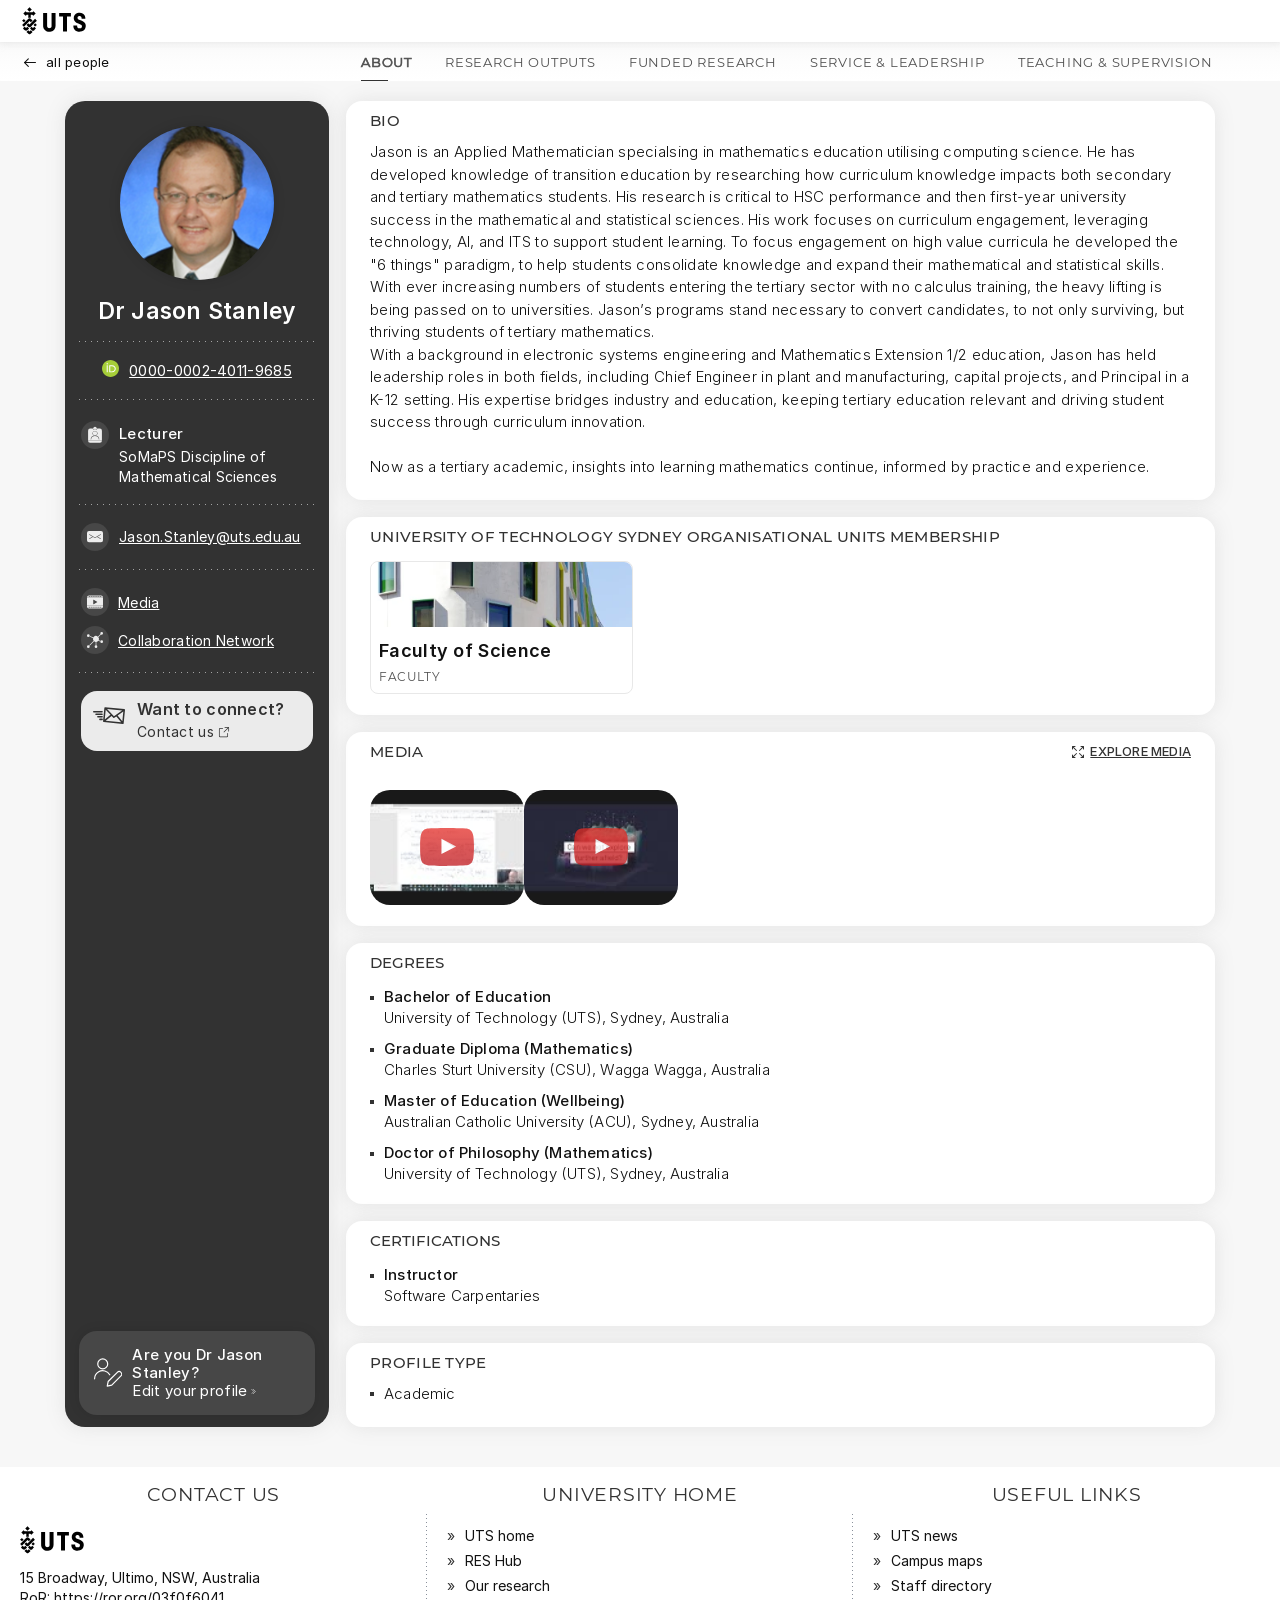
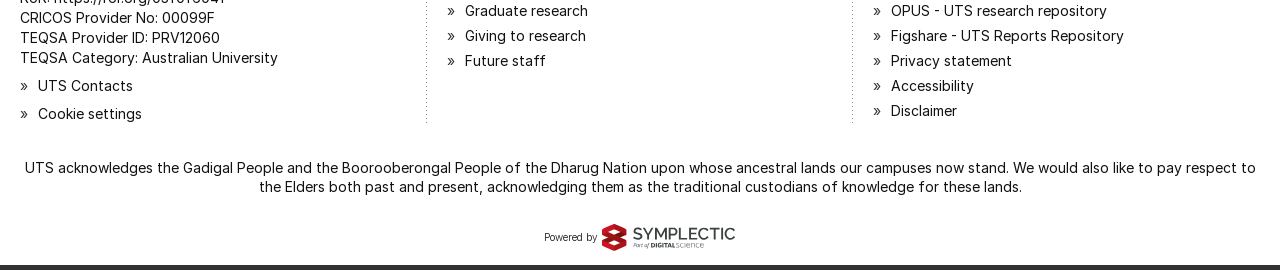
==== commit 532c221a: "Fix local About navigation" ====
--- a/index.html
+++ b/index.html
@@ -1,79 +1,75 @@
-<!DOCTYPE html>
-<html lang="en"><head>
-<meta content="IE=edge" http-equiv="X-UA-Compatible"/>
-<meta charset="utf-8"/>
-<meta content="width=device-width, initial-scale=1.0, maximum-scale=5.0" name="viewport"/>
-<meta content="#ffffff" name="theme-color"/>
-<title>Dr Jason Stanley | About | University of Technology Sydney</title>
-<link href="assets/profiles.uts.edu.au/css/app.css" rel="stylesheet" type="text/css"/>
-<link href="assets/profiles.uts.edu.au/favicon.ico" rel="icon" type="image/x-icon"/>
-<style type="text/css">.float-tooltip-kap {
-  position: absolute;
-  width: max-content; /* prevent shrinking near right edge */
-  max-width: max(50%, 150px);
-  padding: 3px 5px;
-  border-radius: 3px;
-  font: 12px sans-serif;
-  color: #eee;
-  background: rgba(0,0,0,0.6);
-  pointer-events: none;
-}
-</style><style type="text/css">.force-graph-container canvas {
-  display: block;
-  user-select: none;
-  outline: none;
-  -webkit-tap-highlight-color: transparent;
-}
-
-.force-graph-container .clickable {
-  cursor: pointer;
-}
-
-.force-graph-container .grabbable {
-  cursor: move;
-  cursor: grab;
-  cursor: -moz-grab;
-  cursor: -webkit-grab;
-}
-
-.force-graph-container .grabbable:active {
-  cursor: grabbing;
-  cursor: -moz-grabbing;
-  cursor: -webkit-grabbing;
-}
-</style><link href="https://profiles.uts.edu.au/Jason.Stanley" rel="canonical"/><meta content="View the University of Technology Sydney profile of Dr Jason Stanley. Including their research outputs, funded research, service &amp; leadership and teaching &amp; supervision." name="description"/></head>
-<body class="darkMode" id="portalTarget" style="--logoHeight: 28px; --logoVerticalMargins: 7px; --homeBackgroundDesktopOverlayOpacity: 0.2; --homeBackgroundDesktopUrl: url(/branding/homeBackgroundDesktop); --homeBackgroundMobileUrl: url(/branding/homeBackgroundMobile); --searchBackgroundUrl: url(/branding/searchBackground); --colourPrimary: #323232; --colourPrimaryPair1Background: #ebebeb; --colourPrimaryPair1Foreground: #5b5b5b; --colourPrimaryPair2Background: #dcdcdc; --colourPrimaryPair2Foreground: #474747; --colourSecondary: #323232; --colourSecondaryPair1Background: #ebebeb; --colourSecondaryPair1Foreground: #5b5b5b; --colourSecondaryPair2Background: #dcdcdc; --colourSecondaryPair2Foreground: #474747;">
-<!-- Hidden unsupported browser message, shown only by older browsers via nomodule script -->
-<div id="non-supported-browser" style="display: none; text-align: center; padding: 50px; font-family: Arial, sans-serif;">
-<h1 style="color: #d32f2f; margin-bottom: 20px;">Browser Not Supported</h1>
-<p style="font-size: 18px; color: #333; margin-bottom: 20px;">
-                Your browser (Internet Explorer or other legacy browser) is not supported by this application.
-            </p>
-</div>
-<noscript>
-<div style="text-align: center; padding: 50px; font-family: Arial, sans-serif;">
-<h1 style="color: #d32f2f; margin-bottom: 20px;">JavaScript Required</h1>
-<p style="font-size: 18px; color: #333; margin-bottom: 20px;">
-                    This application requires JavaScript to function properly.
-                </p>
-<p style="font-size: 16px; color: #666;">
-                    Please enable JavaScript in your browser settings and reload the page.
-                </p>
-</div>
-</noscript>
-<div id="app"><div class="GOA4PjZ4LYma0CxOii5M"><header><div class="aaXsjFTuN3rDkdBnQbkS XG50h0tM6on5cSRV13Z2"><a class="TfspKiJud6b0VoJgjPds cLFeeoiOBdaPjhLSO2GQ MiBBo0kwnY7eWTwlGHSd" data-discover="true" href="https://profiles.uts.edu.au/"><img alt="University of Technology Sydney homepage" class="VHdeaZMRY5tmBLLFYWER" src="[data-uri]"/></a></div></header><main><div class="E4DPzCHoRyIUL062CJ3w"><div class="kyVF6EevoBENyF3NpQ1a Sf2N9xeyjnUs1FZkdwP0"><div class="usnRQPC1gARDoLMn_1T2"><div class="MUeZHrPReKGYUBJkGGpr"><a class="z2FXMUtpfDOnfr1IoE_k nx0i4khzy8VW_P0F9s63 cLFeeoiOBdaPjhLSO2GQ MiBBo0kwnY7eWTwlGHSd" data-discover="true" href="https://profiles.uts.edu.au/search?by=text&amp;type=user"><svg aria-hidden="true" fill="currentColor" role="img" viewbox="0 0 8.744 6.631"><g fill="none" stroke="currentColor" stroke-linecap="round" stroke-linejoin="round" stroke-width=".8"><path d="M8.344 3.316H.4"></path><path d="M3.15 6.068L.4 3.316 3.15.568"></path></g></svg><span>All people</span></a></div><div class="NLkn61vDpBcvi_zOpNvI"><nav><ol class="Ss2252HAD4LPtQq85Ua7"><li><div class="vwd6qXgeXGtLiMmI8y6g KO3pppmpeRNxR3s31IAI"><div aria-current="page" class="TLyx1scxHCWS7vKj_wgc VQNM82lM0sczGq51LFfm KO3pppmpeRNxR3s31IAI" data-qa="tab-about">ABOUT</div><div class="HQVJL9kNS9PouUBq8j0R"></div></div></li><li><div class="vwd6qXgeXGtLiMmI8y6g"><a class="TLyx1scxHCWS7vKj_wgc VQNM82lM0sczGq51LFfm cLFeeoiOBdaPjhLSO2GQ MiBBo0kwnY7eWTwlGHSd" data-discover="true" data-qa="tab-publications" href="publications.html">RESEARCH OUTPUTS</a><div class="HQVJL9kNS9PouUBq8j0R"></div></div></li><li><div class="vwd6qXgeXGtLiMmI8y6g"><a class="TLyx1scxHCWS7vKj_wgc VQNM82lM0sczGq51LFfm cLFeeoiOBdaPjhLSO2GQ MiBBo0kwnY7eWTwlGHSd" data-discover="true" data-qa="tab-grants" href="grants.html">FUNDED RESEARCH</a><div class="HQVJL9kNS9PouUBq8j0R"></div></div></li><li><div class="vwd6qXgeXGtLiMmI8y6g"><a class="TLyx1scxHCWS7vKj_wgc VQNM82lM0sczGq51LFfm cLFeeoiOBdaPjhLSO2GQ MiBBo0kwnY7eWTwlGHSd" data-discover="true" data-qa="tab-professional" href="professional.html">SERVICE &amp; LEADERSHIP</a><div class="HQVJL9kNS9PouUBq8j0R"></div></div></li><li><div class="vwd6qXgeXGtLiMmI8y6g"><a class="TLyx1scxHCWS7vKj_wgc VQNM82lM0sczGq51LFfm cLFeeoiOBdaPjhLSO2GQ MiBBo0kwnY7eWTwlGHSd" data-discover="true" data-qa="tab-teaching" href="teaching.html">TEACHING &amp; SUPERVISION</a><div class="HQVJL9kNS9PouUBq8j0R"></div></div></li><li aria-hidden="true" class="rr9Wt5woEillAkASOQQA" id="more-button-«r5»"><div class="vwd6qXgeXGtLiMmI8y6g"><button aria-controls="«r6»" aria-expanded="false" aria-hidden="true" class="TLyx1scxHCWS7vKj_wgc fo9oQptklE6anOlRV4fn VQNM82lM0sczGq51LFfm" data-qa="tab-more" tabindex="-1" type="button">MORE<svg aria-hidden="true" class="yJVk0JF657vus9ettbv3" fill="none" viewbox="0 0 17 16"><path clip-rule="evenodd" d="M15.116 4.487a.5.5 0 0 1 0 .707l-6.192 6.192a.932.932 0 0 1-1.319 0L1.41 5.194a.5.5 0 1 1 .707-.707l6.148 6.145 6.145-6.145a.5.5 0 0 1 .707 0Z" fill="#111" fill-rule="evenodd"></path></svg></button><nav aria-label="Overflowing tabs" class="rwSOQLRxYi9jov37IQmQ X_yTbRI1qFCPskPP9bDC ZhmaXXqmG8mi2Hs3giRM" id="«r6»" style="--maxWidth: 280; --minWidth: 184;"></nav><div class="HQVJL9kNS9PouUBq8j0R"></div></div></li></ol></nav></div></div></div><div class="m2lKULUtnPkJelrk0sgw"><div class="TDoocaW4Qbp09CvjD7z1"><div class="UDzOdxQqNQ9QvmEzTX5s"><a class="z2FXMUtpfDOnfr1IoE_k nx0i4khzy8VW_P0F9s63 cLFeeoiOBdaPjhLSO2GQ MiBBo0kwnY7eWTwlGHSd" data-discover="true" href="https://profiles.uts.edu.au/search?by=text&amp;type=user"><svg aria-hidden="true" fill="currentColor" role="img" viewbox="0 0 8.744 6.631"><g fill="none" stroke="currentColor" stroke-linecap="round" stroke-linejoin="round" stroke-width=".8"><path d="M8.344 3.316H.4"></path><path d="M3.15 6.068L.4 3.316 3.15.568"></path></g></svg><span>All people</span></a></div><div class="M7Jv6VYFjp68j7TZwycX"><div class="Ng6EU4PUC5OQFoRMINhX" data-qa="heroDetailsContainer"><div class="xAaf6Izj2kw4ATlBghBf ZiGMmVHVJTbRoQZ8ulLA"><img alt="" src="assets/profiles.uts.edu.au/Jason.Stanley/thumbnail"/></div><div class="fXMp_ZmxCxBEJLg7q9y2"><h1 aria-describedby="headingDescription" class="O9CYQ3LEhteXx05NrDZ6">Dr Jason Stanley<span hidden="" id="headingDescription">Profile page</span></h1><div class="UDzOdxQqNQ9QvmEzTX5s"><p class="SYsKoD2PdFlQe45UxyjO">Lecturer</p><p class="WB4aebJfJuvkRBPthrU9">SoMaPS Discipline of Mathematical Sciences</p></div></div><div class="WwClPNxeEI3sB0M10awH UDzOdxQqNQ9QvmEzTX5s"><button aria-label="Show contact details" class="buX2D3YcCnB5EY52WhbP v6un5qGKeJzm8Geg9LdJ" data-qa="contactModalButton"><svg aria-hidden="true" role="img" viewbox="0 0 30 30"><g><path class="u3D_RjMKmn46IhqsKEnw" d="M15 30c8.28 0 15-6.72 15-15S23.28 0 15 0 0 6.72 0 15s6.72 15 15 15Z" fill="currentColor"></path><g class="bq3MObEP3OSlIUDAL6cv" fill="currentColor"><path d="M24.33 11.53c-.09-.23-.23-.44-.4-.6-.17-.17-.38-.31-.59-.4-.23-.1-.47-.15-.72-.15H10.83c.04.44.08.87.13 1.29v.08c0 .29-.09.57-.24.82-.16.25-.36.44-.56.56l-.24.15c-.28.18-.65.43-.88.56s0 .04 0 .04a9.927 9.927 0 0 0 3.55 5.76l.04.03c.21-.16.42-.3.65-.42l.23-.13c.07-.05.15-.1.24-.14.23-.12.49-.19.78-.21h.05c.29 0 .54.05.77.17h.03l.03.03c.45.28.92.58 1.36.88.41.28.84.57 1.26.83.04.03.1.06.16.1h4.42c.24 0 .49-.04.72-.15.22-.1.43-.23.59-.39.17-.17.31-.38.4-.61.1-.22.15-.46.15-.7v-6.69c0-.24-.05-.49-.15-.71Zm-1.81 2.09s-.03.06-.03.09c-.03.03-.05.04-.08.06l-5.22 3s-.02 0-.03.02H16.99c-.02-.02-.02 0-.03-.02l-5.22-3s-.08-.09-.1-.15c0-.06 0-.12.03-.17.03-.05.09-.09.15-.1.04-.03.1-.02.17 0l5.09 2.95 5.09-2.95s.06-.03.1-.03h.08s.06.03.09.04c.03.02.05.04.06.06.03.03.03.06.03.1v.09Zm-7.93 5.79h-.03c-.18 0-.37.06-.51.15-.06.03-.11.06-.17.1l-.26.15c-.23.13-.44.27-.65.44-.13.07-.27.12-.39.12-.14 0-.26-.06-.36-.23-1.94-1.53-3.28-3.7-3.78-6.12-.04-.07-.05-.14-.06-.21 0-.07 0-.15.04-.22.03-.07.06-.13.12-.17.05-.06.11-.1.18-.11.3-.17.85-.54 1.09-.7.16-.09.28-.22.38-.37.09-.15.13-.32.13-.5-.04-.44-.09-.89-.14-1.35-.48 0-.94.22-1.28.55-.34.35-.55.82-.55 1.31v6.69c0 .48.21.95.55 1.31.35.33.82.54 1.31.54h6.81c-.65-.43-1.28-.87-1.94-1.27-.16-.07-.33-.1-.5-.1Z"></path><path d="m18.38 22.27-.18.9c-.2.82-1.4 1.72-3.11 1.72-.47 0-.99-.07-1.53-.24-4.2-1.24-9.31-9.59-8.5-13.95.44-2.28 2.09-3.46 3.14-3.46.1 0 .19.02.27.03l.95.18c.48.16.54.63.6 1.16.06.57.12 1.17.17 1.76.05.46.1.92.14 1.35 0 .17-.04.35-.13.5-.1.15-.22.28-.38.37-.24.16-.79.52-1.09.7-.07.02-.13.05-.18.11-.06.04-.1.1-.12.17a.57.57 0 0 0-.04.22c0 .07.02.14.06.21.5 2.42 1.83 4.59 3.78 6.12.1.17.22.23.36.23.12 0 .26-.05.39-.12.21-.17.42-.31.65-.44l.26-.15c.05-.03.1-.07.17-.1.15-.09.33-.14.51-.15h.03c.17 0 .34.03.5.1.65.4 1.29.85 1.94 1.27.23.15.44.29.67.43.47.31.78.57.69 1.06Z"></path></g></g></svg></button></div><div class="JBOJf3GEI_Qe1HD4DsTY Sf2N9xeyjnUs1FZkdwP0"><div class="c7UrCMUAK_5keGdzb_Wf"></div><div class="f2wWbXwK3NuRJpGUXsSc uKD_MYyX2zAbEe7_NU7G"><div class="iNGqej_HOsif5huHnynG NGUsb3m8vKMwjBJS2aNx oAEF71kVH8aZWRozt3RU" data-qa="sidebar orcid"><svg aria-hidden="true" class="zBX45UnkD0EwVZXMfSWr sAc9LHReqhSFVRS3UVnb" role="img" version="1.1" viewbox="0 0 256 256" x="0" y="0"><path d="M256 128c0 70.7-57.3 128-128 128S0 198.7 0 128 57.3 0 128 0s128 57.3 128 128z" fill="#a6ce39"></path><path d="M86.3 186.2H70.9V79.1h15.4v107.1zM108.9 79.1h41.6c39.6 0 57 28.3 57 53.6 0 27.5-21.5 53.6-56.8 53.6h-41.8V79.1zm15.4 93.3h24.5c34.9 0 42.9-26.5 42.9-39.7C191.7 111.2 178 93 148 93h-23.7v79.4zM88.7 56.8c0 5.5-4.5 10.1-10.1 10.1s-10.1-4.6-10.1-10.1c0-5.6 4.5-10.1 10.1-10.1s10.1 4.6 10.1 10.1z" fill="#fff"></path></svg><div class="MlmGj9MVWXAzhC52y8pb Q3_rGF9HxM0VeJ3JMzdW"><span class="xDWVNZLdDCfm5tJe9hl7">Orcid identifier</span><a class="cLFeeoiOBdaPjhLSO2GQ W7V5aJOMXNr7jlvGdWRz NarVxhcZDxK8fqysok6T" href="https://orcid.org/0000-0002-4011-9685">0000-0002-4011-9685</a></div></div></div><div class="c7UrCMUAK_5keGdzb_Wf"></div><ul aria-label="Positions" class="f2wWbXwK3NuRJpGUXsSc"><li class="mUrA9ulWqwJYK93rs1LA oj3FdPARsG4BMMhMG99o"><div class="iNGqej_HOsif5huHnynG oAEF71kVH8aZWRozt3RU" data-qa="sidebar positionAndDepartment"><svg aria-hidden="true" class="zBX45UnkD0EwVZXMfSWr B6amnY7ZsXKLXeuXHIXO" fill="none" role="img" stroke-width="0.4" viewbox="0 0 28 28 "><g transform="translate(-1205.601 -533.63)"><circle class="u3D_RjMKmn46IhqsKEnw" cx="14" cy="14" fill="currentColor" r="14" transform="translate(1205.601 533.63)"></circle><path class="bq3MObEP3OSlIUDAL6cv" d="M1217.876,541.729v-.5h3.446v.5a.414.414,0,0,1-.413.412h-2.62A.414.414,0,0,1,1217.876,541.729Z" fill="currentColor"></path><path class="bq3MObEP3OSlIUDAL6cv" d="M1217.542,546.547a2.113,2.113,0,1,1,1.574,1.574A2.117,2.117,0,0,1,1217.542,546.547Z" fill="currentColor"></path><path class="bq3MObEP3OSlIUDAL6cv" d="M1212.689,553.321a2.061,2.061,0,0,0,2.063,2.063h9.7a2.063,2.063,0,0,0,2.064-2.063v-.066h-13.825Zm11.761-12.092h-2.715v.5a.826.826,0,0,1-.826.825h-2.62a.829.829,0,0,1-.826-.825v-.5h-2.711a2.062,2.062,0,0,0-2.063,2.064v9.756h13.825v-9.756A2.064,2.064,0,0,0,1224.45,541.229Zm-.792,10.858h-.008a.206.206,0,0,1-.207-.2c-.078-2.167-1.985-3.132-3.846-3.132-1.845,0-3.751.961-3.842,3.107a.212.212,0,0,1-.215.2.21.21,0,0,1-.2-.214,3.618,3.618,0,0,1,3.288-3.425.015.015,0,0,0,0-.029,2.526,2.526,0,1,1,1.928,0,.015.015,0,0,0,0,.029,3.614,3.614,0,0,1,3.292,3.454A.206.206,0,0,1,1223.658,552.087Z" fill="currentColor"></path><path class="bq3MObEP3OSlIUDAL6cv" d="M1219.6,539.384a1.7,1.7,0,0,0-1.725,1.676v.669a.414.414,0,0,0,.413.412h2.62a.414.414,0,0,0,.413-.412v-.669A1.7,1.7,0,0,0,1219.6,539.384Zm0,.933a.443.443,0,1,1-.446.446A.443.443,0,0,1,1219.6,540.317Z" fill="currentColor"></path></g></svg><div class="MlmGj9MVWXAzhC52y8pb Q3_rGF9HxM0VeJ3JMzdW QzDcOIncZC7o3aOH9WAl"><div class="jL8p1LiqBUoxXQ1yYYdU">Lecturer</div><div class="EY1QLLUkMC3yEzw4h27o">SoMaPS Discipline of Mathematical Sciences</div></div></div></li></ul><div class="c7UrCMUAK_5keGdzb_Wf"></div><div class="GgHb3XFmzbVir08XPX6v Z6UuE7cWIGv3oY8J7pGy dwpiddIY9GNJXyBWSGFG"><ul aria-label="Email addresses" class="rFvtYkbV6LhWk9dzMHtz"><li class="iNGqej_HOsif5huHnynG" data-qa="sidebar emailAddress"><svg aria-hidden="true" class="zBX45UnkD0EwVZXMfSWr B6amnY7ZsXKLXeuXHIXO" role="img" viewbox="0 0 28 28"><g transform="translate(-28 -89)"><circle class="u3D_RjMKmn46IhqsKEnw" cx="14" cy="14" fill="currentColor" r="14" transform="translate(28 89)"></circle><path class="bq3MObEP3OSlIUDAL6cv" d="M885.66,500.21h-12a2,2,0,0,0-2,2v7.21a2,2,0,0,0,2,2h12a1.993,1.993,0,0,0,2-2v-7.21A1.993,1.993,0,0,0,885.66,500.21Zm-8.47,6.25-3.03,1.75a.244.244,0,0,1-.34-.09.277.277,0,0,1-.03-.13.247.247,0,0,1,.12-.21l3.03-1.75a.247.247,0,0,1,.34.09.277.277,0,0,1,.03.13A.247.247,0,0,1,877.19,506.46Zm2.56.65a.248.248,0,0,1-.09.01.276.276,0,0,1-.09-.01c-.01-.01-.02,0-.03-.01l-5.63-3.25a.249.249,0,0,1,.25-.43l5.5,3.18,5.51-3.18a.249.249,0,1,1,.25.43l-5.63,3.25C879.78,507.11,879.76,507.1,879.75,507.11Zm5.76,1.01a.247.247,0,0,1-.34.09l-3.03-1.75a.261.261,0,0,1-.13-.22.267.267,0,0,1,.03-.12.258.258,0,0,1,.35-.09l3.03,1.75a.247.247,0,0,1,.12.21A.277.277,0,0,1,885.51,508.12Z" fill="currentColor" stroke="none" transform="translate(-837.66 -403.21)"></path></g></svg><div class="MlmGj9MVWXAzhC52y8pb Q3_rGF9HxM0VeJ3JMzdW WaRiURlVUCmJ935t2KU7 QzDcOIncZC7o3aOH9WAl"><a class="ky_fNrmf_WuWXkkymYcI RifWViZFAXwGVGjWMhpZ cLFeeoiOBdaPjhLSO2GQ W7V5aJOMXNr7jlvGdWRz NarVxhcZDxK8fqysok6T" href="mailto:Jason.Stanley@uts.edu.au">Jason.Stanley@uts.edu.au</a></div></li></ul></div><div class="c7UrCMUAK_5keGdzb_Wf"></div><div class="U0we5fysDMJbVWAyGKV3 f2wWbXwK3NuRJpGUXsSc"><button aria-label="media (opens in a modal)" class="NlCwFw6HVWggUWHBU0yb Q8BBHu6WWmOFcUINhu8A YVnEwcQOVHConVxf8iLB"><svg aria-hidden="true" class="mCmgks_hnXBn6qDBiyPz" role="img" viewbox="0 0 28 28"><g transform="translate(-28 -155)"><g class="u3D_RjMKmn46IhqsKEnw" fill="currentColor" stroke="currentColor" transform="translate(28 155)"><circle cx="14" cy="14" r="14" stroke="none"></circle></g><g class="bq3MObEP3OSlIUDAL6cv" fill="currentColor" stroke="none" transform="translate(-858.565 -298.12)"><path d="M906.58,460.51h-12a2,2,0,0,0-2,2v.37h16v-.37A2.006,2.006,0,0,0,906.58,460.51ZM895.3,462.1a.09.09,0,0,1-.09.09h-.81a.1.1,0,0,1-.1-.09v-.82a.1.1,0,0,1,.1-.09h.81a.09.09,0,0,1,.09.09Zm1.93,0a.092.092,0,0,1-.1.09h-.81a.09.09,0,0,1-.09-.09v-.82a.09.09,0,0,1,.09-.09h.81a.092.092,0,0,1,.1.09Zm1.92,0a.09.09,0,0,1-.09.09h-.81a.1.1,0,0,1-.1-.09v-.82a.1.1,0,0,1,.1-.09h.81a.09.09,0,0,1,.09.09Zm1.93,0a.092.092,0,0,1-.1.09h-.81a.09.09,0,0,1-.09-.09v-.82a.09.09,0,0,1,.09-.09h.81a.092.092,0,0,1,.1.09Zm1.92,0a.09.09,0,0,1-.09.09h-.81a.092.092,0,0,1-.1-.09v-.82a.092.092,0,0,1,.1-.09h.81a.09.09,0,0,1,.09.09Zm1.93,0a.1.1,0,0,1-.1.09h-.81a.09.09,0,0,1-.09-.09v-.82a.09.09,0,0,1,.09-.09h.81a.1.1,0,0,1,.1.09Zm1.92,0a.09.09,0,0,1-.09.09h-.81a.092.092,0,0,1-.1-.09v-.82a.092.092,0,0,1,.1-.09h.81a.09.09,0,0,1,.09.09Z"></path><path d="M892.55,463.18v7.69h16v-7.69Zm10.2,4.09a.255.255,0,0,1-.11.12l-3.38,1.93a.3.3,0,0,1-.42-.11.282.282,0,0,1-.04-.15v-3.88a.308.308,0,0,1,.46-.26l3.38,1.93A.3.3,0,0,1,902.75,467.27Zm-10.2,3.9v.56a2,2,0,0,0,2,2h12a2.006,2.006,0,0,0,2-2v-.56Zm2.75,1.68a.1.1,0,0,1-.09.1h-.81a.108.108,0,0,1-.1-.1v-.81a.1.1,0,0,1,.1-.09h.81a.09.09,0,0,1,.09.09Zm1.93,0a.1.1,0,0,1-.1.1h-.81a.1.1,0,0,1-.09-.1v-.81a.09.09,0,0,1,.09-.09h.81a.092.092,0,0,1,.1.09Zm1.92,0a.1.1,0,0,1-.09.1h-.81a.108.108,0,0,1-.1-.1v-.81a.1.1,0,0,1,.1-.09h.81a.09.09,0,0,1,.09.09Zm1.93,0a.1.1,0,0,1-.1.1h-.81a.1.1,0,0,1-.09-.1v-.81a.09.09,0,0,1,.09-.09h.81a.092.092,0,0,1,.1.09Zm1.92,0a.1.1,0,0,1-.09.1h-.81a.1.1,0,0,1-.1-.1v-.81a.092.092,0,0,1,.1-.09h.81a.09.09,0,0,1,.09.09Zm1.93,0a.108.108,0,0,1-.1.1h-.81a.1.1,0,0,1-.09-.1v-.81a.09.09,0,0,1,.09-.09h.81a.1.1,0,0,1,.1.09Zm1.92,0a.1.1,0,0,1-.09.1h-.81a.1.1,0,0,1-.1-.1v-.81a.092.092,0,0,1,.1-.09h.81a.09.09,0,0,1,.09.09Z"></path></g></g></svg><span class="xTlZpC_tGhawh5FLsThg">Media</span></button><button aria-label="Collaboration network (opens in a modal)" class="gHnO8jr1leWTk7omh5JQ Q8BBHu6WWmOFcUINhu8A cD0Zkt1NT3mpZH6pO21C"><svg aria-hidden="true" class="zflOggphBh01FVRJ5Hsh" role="img" viewbox="0 0 28 28"><g transform="translate(-28 -188)"><g class="u3D_RjMKmn46IhqsKEnw" fill="currentColor" stroke="currentColor" transform="translate(28 188)"><circle cx="14" cy="14" r="14" stroke="none"></circle></g><g class="bq3MObEP3OSlIUDAL6cv" fill="currentColor" stroke="none" transform="translate(-698.324 -239.724)"><circle cx="1.334" cy="1.334" r="1.334" transform="translate(732.322 447.039)"></circle><path d="M748.137,435.743a1.322,1.322,0,0,1-1.81.47l-2.65,2.65a2.965,2.965,0,0,1,.41,3.04l1.53.64a1.463,1.463,0,0,0-.24.62l-1.63-.67a3.012,3.012,0,0,1-2.07,1.21v3.39a1.328,1.328,0,0,1,0,2.57,1.328,1.328,0,1,1-.67-2.57V443.7a3.067,3.067,0,0,1-1.53-.64l-4.46,4.46a1.409,1.409,0,0,0-.47-.47l4.46-4.46a2.953,2.953,0,0,1-.53-2.73l-3.53-1.52a1.327,1.327,0,0,0,.3-.59l3.49,1.49a3.5,3.5,0,0,1,.27-.4,2.987,2.987,0,0,1,4.2-.45l2.65-2.65a1.326,1.326,0,1,1,2.28,0Z"></path><circle cx="1.334" cy="1.334" r="1.334" transform="translate(732.322 436.026)"></circle><circle cx="1.334" cy="1.334" r="1.334" transform="translate(745.657 442.083)"></circle></g></g></svg><span class="IBSp8FvbdHGn35FSRT1A">Collaboration Network</span></button></div><div class="c7UrCMUAK_5keGdzb_Wf"></div><div class="f2wWbXwK3NuRJpGUXsSc"><a class="lPansDO_uvBUZVLuxXlG cLFeeoiOBdaPjhLSO2GQ" data-qa="sidebarContactButton" href="https://www.uts.edu.au/contact-us#:~:text=Industry%20and%20business%20opportunities" rel="external noopener" target="_blank"><svg aria-hidden="true" class="bQDiQKEsj5_lpTQywRIt" role="img" viewbox="0 0 32 29"><path d="M30.589 23.013a.86.86 0 0 0 .047-.114c.003-.008.008-.015.01-.024a.79.79 0 0 0 .03-.15L32 9.438v-.041a.632.632 0 0 0 0-.084c-.001-.022-.005-.044-.008-.066a.849.849 0 0 0-.016-.08.947.947 0 0 0-.022-.066c-.009-.024-.018-.048-.03-.072-.011-.023-.025-.046-.039-.068-.008-.014-.014-.028-.023-.041-.005-.008-.012-.013-.017-.02-.006-.007-.01-.015-.015-.022-.01-.014-.024-.024-.035-.036-.018-.02-.036-.038-.055-.055-.018-.015-.036-.029-.055-.042a.741.741 0 0 0-.067-.045l-.06-.03a.77.77 0 0 0-.074-.03c-.023-.008-.046-.013-.069-.018-.025-.006-.05-.012-.075-.015l-.026-.005L12.2 6.699h-.077a.757.757 0 0 0-.245.04l-.046.02a.749.749 0 0 0-.215.133c-.005.005-.012.006-.018.011-.006.006-.008.015-.015.021a.757.757 0 0 0-.221.46l-1.323 13.29a.77.77 0 0 0 0 .15c.001.016.007.033.01.05.005.032.01.065.019.096.006.02.016.04.023.06.011.026.02.053.033.078a.75.75 0 0 0 .2.24c.017.014.035.024.053.036.027.017.053.035.082.05l.065.027a.771.771 0 0 0 .154.042c.016.003.03.008.047.01l19.113 1.902a.773.773 0 0 0 .331-.04.767.767 0 0 0 .337-.237c.021-.026.038-.053.054-.081l.029-.044ZM12.719 9.21l4.773 5.073-5.747 4.704.973-9.777Zm8.232 6.516-6.87-7.301 15.045 1.498-8.175 5.803Zm-2.407-.324 1.75 1.86c.01.012.025.021.037.032a.693.693 0 0 0 .142.104l.053.03c.036.016.074.03.112.04.015.005.03.011.047.015a.8.8 0 0 0 .166.019.757.757 0 0 0 .254-.047c.028-.01.052-.027.079-.04.037-.018.075-.03.11-.054l2.082-1.479 4.774 5.826-15.434-1.536 5.828-4.77Zm6.083-.409 5.68-4.032-.972 9.778-4.708-5.746ZM9.06 10.463H.766a.765.765 0 1 0 0 1.531H9.06a.765.765 0 1 0 0-1.53ZM9.06 13.015H2.999a.765.765 0 1 0 0 1.531h6.06a.765.765 0 1 0 0-1.53ZM9.06 15.567H4.913a.766.766 0 1 0 0 1.531H9.06a.766.766 0 1 0 0-1.53ZM9.06 18.12H6.986a.766.766 0 1 0 0 1.53H9.06a.766.766 0 1 0 0-1.53Z" fill="currentColor"></path></svg><div class="Mpxj8oxUkCtgWyffd1Kg"><div class="ASBxKs3AWeSjGG5LlDC_">Want to connect?</div><div class="cz9a2b2tLI4m1pdkPL7d">Contact us <svg aria-hidden="true" class="jWHf3ktcN80QyuSyNHLA XiySy5dQwZQUE3YCpXFM" role="img" viewbox="0 0 24 25"><path clip-rule="evenodd" d="M4.03 5.82C3.465 5.82 3 6.284 3 6.85v13.818c0 .566.465 1.03 1.03 1.03h13.81c.565 0 1.03-.464 1.03-1.03v-5.333a.75.75 0 0 1 1.5 0v5.333a2.534 2.534 0 0 1-2.53 2.53H4.03a2.534 2.534 0 0 1-2.53-2.53V6.85a2.534 2.534 0 0 1 2.53-2.53h5.33a.75.75 0 0 1 0 1.5H4.03ZM13.01 2.948a.75.75 0 0 1 .75-.75h6.99c.965 0 1.75.787 1.75 1.751v6.994a.75.75 0 0 1-1.5 0V3.949a.253.253 0 0 0-.25-.25h-6.99a.75.75 0 0 1-.75-.75Z" fill="currentColor" fill-rule="evenodd"></path><path clip-rule="evenodd" d="M21.98 2.708a.75.75 0 0 1 0 1.06l-9.46 9.465a.75.75 0 0 1-1.06-1.06l9.46-9.465a.75.75 0 0 1 1.06 0Z" fill="currentColor" fill-rule="evenodd"></path></svg></div></div></a></div></div></div><div class="Sf2N9xeyjnUs1FZkdwP0"><a aria-label="Are you Dr Jason Stanley? Edit your profile" class="vEII0xlFbkkp9k_SvQKN cLFeeoiOBdaPjhLSO2GQ NarVxhcZDxK8fqysok6T" href="https://elements.uts.edu.au/userprofile.html?uid=11340" rel="external noopener" target="_blank"><svg aria-hidden="true" fill="none" role="img" stroke="currentColor" viewbox="0 0 36.243 35.999"><g stroke-linecap="round" stroke-linejoin="round" stroke-width="1.5px" transform="translate(-103.889 87.321)"><circle cx="6.325" cy="6.325" r="6.325" transform="translate(108.664 -86.571)"></circle><path d="M138.189-64.922l-11.7,11.7-5.75,1.15,1.15-5.75,11.7-11.7a3.245,3.245,0,0,1,4.588,0h0l.012.014a3.24,3.24,0,0,1,0,4.582Z"></path><path d="M123.94-66.379a10.318,10.318,0,0,0-14.059-3.907,10.317,10.317,0,0,0-5.242,9.015"></path></g></svg><div aria-hidden="true" class="RKcN0I70AzFcNJBGENLB"><div class="asxX3vHGZkHkhxoj1hef">Are you Dr Jason Stanley?</div><div class="GdSjh2B_zs7DolMicmpP"><span>Edit your profile</span><svg aria-hidden="true" fill="none" role="img" stroke="currentColor" stroke-linecap="round" stroke-linejoin="round" viewbox="0 0 8.072 9.414"><path d="M.704.707l3.77 3.765a.333.333 0 010 .472L.704 8.707"></path><path d="M3.704.707l3.77 3.765a.333.333 0 010 .472l-3.77 3.763"></path></svg></div></div></a></div></div></div><div class="EfZ0HD0fzRIqJZKz5CyC"><div class="UDzOdxQqNQ9QvmEzTX5s"><div class="NLkn61vDpBcvi_zOpNvI"><nav><ol class="Ss2252HAD4LPtQq85Ua7"><li><div class="vwd6qXgeXGtLiMmI8y6g KO3pppmpeRNxR3s31IAI"><div aria-current="page" class="TLyx1scxHCWS7vKj_wgc VQNM82lM0sczGq51LFfm KO3pppmpeRNxR3s31IAI" data-qa="tab-about">ABOUT</div><div class="HQVJL9kNS9PouUBq8j0R"></div></div></li><li><div class="vwd6qXgeXGtLiMmI8y6g"><a class="TLyx1scxHCWS7vKj_wgc VQNM82lM0sczGq51LFfm cLFeeoiOBdaPjhLSO2GQ MiBBo0kwnY7eWTwlGHSd" data-discover="true" data-qa="tab-publications" href="publications.html">RESEARCH OUTPUTS</a><div class="HQVJL9kNS9PouUBq8j0R"></div></div></li><li><div class="vwd6qXgeXGtLiMmI8y6g"><a class="TLyx1scxHCWS7vKj_wgc VQNM82lM0sczGq51LFfm cLFeeoiOBdaPjhLSO2GQ MiBBo0kwnY7eWTwlGHSd" data-discover="true" data-qa="tab-grants" href="grants.html">FUNDED RESEARCH</a><div class="HQVJL9kNS9PouUBq8j0R"></div></div></li><li><div class="vwd6qXgeXGtLiMmI8y6g"><a class="TLyx1scxHCWS7vKj_wgc VQNM82lM0sczGq51LFfm cLFeeoiOBdaPjhLSO2GQ MiBBo0kwnY7eWTwlGHSd" data-discover="true" data-qa="tab-professional" href="professional.html">SERVICE &amp; LEADERSHIP</a><div class="HQVJL9kNS9PouUBq8j0R"></div></div></li><li><div class="vwd6qXgeXGtLiMmI8y6g"><a class="TLyx1scxHCWS7vKj_wgc VQNM82lM0sczGq51LFfm cLFeeoiOBdaPjhLSO2GQ MiBBo0kwnY7eWTwlGHSd" data-discover="true" data-qa="tab-teaching" href="teaching.html">TEACHING &amp; SUPERVISION</a><div class="HQVJL9kNS9PouUBq8j0R"></div></div></li><li aria-hidden="true" class="rr9Wt5woEillAkASOQQA" id="more-button-«rb»"><div class="vwd6qXgeXGtLiMmI8y6g"><button aria-controls="«rc»" aria-expanded="false" aria-hidden="true" class="TLyx1scxHCWS7vKj_wgc fo9oQptklE6anOlRV4fn VQNM82lM0sczGq51LFfm" data-qa="tab-more" tabindex="-1" type="button">MORE<svg aria-hidden="true" class="yJVk0JF657vus9ettbv3" fill="none" viewbox="0 0 17 16"><path clip-rule="evenodd" d="M15.116 4.487a.5.5 0 0 1 0 .707l-6.192 6.192a.932.932 0 0 1-1.319 0L1.41 5.194a.5.5 0 1 1 .707-.707l6.148 6.145 6.145-6.145a.5.5 0 0 1 .707 0Z" fill="#111" fill-rule="evenodd"></path></svg></button><nav aria-label="Overflowing tabs" class="rwSOQLRxYi9jov37IQmQ mJm5G0E9VHlFzRytFb7Q ZhmaXXqmG8mi2Hs3giRM" id="«rc»" style="--maxWidth: 280; --minWidth: 184;"></nav><div class="HQVJL9kNS9PouUBq8j0R"></div></div></li></ol></nav></div></div><div class="mQBfQBG2F5JMmoe0dyiS"><div class="Ckf_r_g_VQKm6Le_jCpU"><div class="NRLRivZfPrNhThpifkfI Q49P_MOoIHNHOEykFzJR ehGJMmzh75jdVQbBITQX WyKTWJZmhi7yzJBwyK6I" data-qa="whitebox"><div class="tnNATuybeyhrXecNZSIh"><h2 class="UuLF_Zw2kID6LEajQs7w" data-qa="whiteBoxHeaderText">BIO</h2><div class="bQrfQfsXc0RkG7axAVGo"></div></div><div class="fZYSj6CFwgk7LmOnImAE"><div class="gnB0iOMtkvbpCBVtHjNU"><p>Jason is an Applied Mathematician specialsing in mathematics education utilising computing science. He has developed knowledge of transition education by researching how curriculum knowledge impacts both secondary and tertiary mathematics students. His research is critical to HSC performance and then first-year university success in the mathematical and statistical sciences. His work focuses on curriculum engagement, leveraging technology, AI, and ITS to support student learning. To focus engagement on high value curricula he developed the "6 things" paradigm, to help students consolidate knowledge and expand their mathematical and statistical skills.</p>
-<p>With ever increasing numbers of students entering the tertiary sector with no calculus training, the heavy lifting is being passed on to universities. Jason’s programs stand necessary to convert candidates, to not only surviving, but thriving students of tertiary mathematics.</p>
-<p>With a background in electronic systems engineering and Mathematics Extension 1/2 education, Jason has held leadership roles in both fields, including Chief Engineer in plant and manufacturing, capital projects, and Principal in a K-12 setting. His expertise bridges industry and education, keeping tertiary education relevant and driving student success through curriculum innovation.</p>
-<p><br/>Now as a tertiary academic, insights into learning mathematics continue, informed by practice and experience.</p></div></div></div><div class="NRLRivZfPrNhThpifkfI Q49P_MOoIHNHOEykFzJR ehGJMmzh75jdVQbBITQX WyKTWJZmhi7yzJBwyK6I" data-qa="whitebox"><div class="tnNATuybeyhrXecNZSIh"><h2 class="UuLF_Zw2kID6LEajQs7w" data-qa="whiteBoxHeaderText">UNIVERSITY OF TECHNOLOGY SYDNEY ORGANISATIONAL UNITS MEMBERSHIP</h2><div class="bQrfQfsXc0RkG7axAVGo"></div></div><div class="fZYSj6CFwgk7LmOnImAE"><div class="sRVm06ELsAGuufkdBuwE"><div class="tjubJIeF4QZEUHGOMXlx"><ol class="XVwC3EEFTquA_62qKjji" style="--minimumCardWidth: 250; --maximumCardWidth: 320;"><li class="hrHwbicCdSeUwpt9djhH"><a class="vuXBMZbbNRJkb3whuLOe cLFeeoiOBdaPjhLSO2GQ NarVxhcZDxK8fqysok6T" data-discover="true" href="https://profiles.uts.edu.au/groups/34"><div class="ii97AmNnCC3pDlZK7sS7"><div class="h8z_ncgFL5CLswbRcTlJ" style="--headerImageBlur: 219.33333333333334px;"><img alt="" src="assets/profiles.uts.edu.au/groups/34/photo/small" style=""/></div></div><div class="yUMW49QRnImckNCRdCLi"><div class="KG1mwN8rpyIUOzecaQh2">Faculty of Science</div><div class="SVZVq3yzAxVW6Duwz7et">Faculty</div></div></a></li></ol></div></div></div></div><div class="NRLRivZfPrNhThpifkfI QJiCcLVOFrsLEnRKJFf4 Sf2N9xeyjnUs1FZkdwP0 Q49P_MOoIHNHOEykFzJR ehGJMmzh75jdVQbBITQX WyKTWJZmhi7yzJBwyK6I" data-qa="whitebox media"><div class="tnNATuybeyhrXecNZSIh"><h2 class="UuLF_Zw2kID6LEajQs7w" data-qa="whiteBoxHeaderText">MEDIA</h2><div class="bQrfQfsXc0RkG7axAVGo"><button aria-label="explore media (opens in a modal)" class="NlCwFw6HVWggUWHBU0yb ECOT9sXA70K_P52BQgOq YVnEwcQOVHConVxf8iLB"><svg aria-hidden="true" class="mCmgks_hnXBn6qDBiyPz Ip6C_vGpVroDAeSca1mV" fill="currentColor" height="12" role="img" width="12"><g><path d="M4.854 4.147L1.707 1H3a.5.5 0 000-1H.5a.5.5 0 00-.5.5V3a.5.5 0 001 0V1.707l3.147 3.147a.5.5 0 00.707-.707z"></path><path d="M7.146 4.147L10.293 1H9a.5.5 0 010-1h2.5a.5.5 0 01.5.5V3a.5.5 0 11-1 0V1.707L7.853 4.854a.5.5 0 01-.707-.707z"></path><path d="M4.147 7.146L1 10.293V9a.5.5 0 00-1 0v2.5a.5.5 0 00.5.5H3a.5.5 0 100-1H1.707l3.147-3.146a.5.5 0 00-.707-.707z"></path><path d="M7.853 7.146L11 10.293V9a.5.5 0 011 0v2.5a.5.5 0 01-.5.5H9a.5.5 0 010-1h1.293L7.147 7.854a.5.5 0 01.707-.707z"></path></g></svg><span class="xTlZpC_tGhawh5FLsThg">EXPLORE MEDIA</span></button></div></div><div class="fZYSj6CFwgk7LmOnImAE"><div class="JyGt9oRLwHPxwARiRlm5"><div aria-atomic="true" aria-live="polite" class="Ifwt6z4YbacprPaRNnY3">Showing media thumbnails 1 to 2 out of 2.</div><div class="vViMWvDeoRaa_C1aRfmz"><div class="uv6yNzacZnTETcQM8vxm"><a aria-label="Open media modal with MRS choices playing" class="QfTxDmDMxCdLhc5MFVfG" href="media/WHY_MRS_v2 [if89PkUgKA4].mp4"><img alt="" class="_yhNOvV1Nu6s9j_iIU7r" src="assets/img.youtube.com/vi/if89PkUgKA4/default.jpg"/><svg aria-hidden="true" class="mAnquKPBiGYblSpHoQAs" role="img" viewbox="0 0 1024 721"><path d="M407 493l276-143-276-144v287z" fill="#FFF"></path><path d="M407 206l242 161.6 34-17.6-276-144z" fill="#420000" opacity=".12"></path><lineargradient gradienttransform="matrix(1 0 0 -1 0 721)" gradientunits="userSpaceOnUse" id="«rg»" x1="512.5" x2="512.5" y1="719.7" y2="1.2"><stop offset="0" stop-color="#e52d27"></stop><stop offset="1" stop-color="#bf171d"></stop></lineargradient><path d="M1013 156.3s-10-70.4-40.6-101.4C933.6 14.2 890 14 870.1 11.6 727.1 1.3 512.7 1.3 512.7 1.3h-.4s-214.4 0-357.4 10.3C135 14 91.4 14.2 52.6 54.9 22 85.9 12 156.3 12 156.3S1.8 238.9 1.8 321.6v77.5C1.8 481.8 12 564.4 12 564.4s10 70.4 40.6 101.4c38.9 40.7 89.9 39.4 112.6 43.7 81.7 7.8 347.3 10.3 347.3 10.3s214.6-.3 357.6-10.7c20-2.4 63.5-2.6 102.3-43.3 30.6-31 40.6-101.4 40.6-101.4s10.2-82.7 10.2-165.3v-77.5c0-82.7-10.2-165.3-10.2-165.3zM407 493V206l276 144-276 143z" fill="url(#«rg»)"></path></svg></a><a aria-label="Open media modal with Introduction to Higher Calculus playing" class="QfTxDmDMxCdLhc5MFVfG" href="media/Jason S. Higher Calculus [fUUMm9MAntk].mp4"><img alt="" class="_yhNOvV1Nu6s9j_iIU7r" src="assets/img.youtube.com/vi/fUUMm9MAntk/default.jpg"/><svg aria-hidden="true" class="mAnquKPBiGYblSpHoQAs" role="img" viewbox="0 0 1024 721"><path d="M407 493l276-143-276-144v287z" fill="#FFF"></path><path d="M407 206l242 161.6 34-17.6-276-144z" fill="#420000" opacity=".12"></path><lineargradient gradienttransform="matrix(1 0 0 -1 0 721)" gradientunits="userSpaceOnUse" id="«rj»" x1="512.5" x2="512.5" y1="719.7" y2="1.2"><stop offset="0" stop-color="#e52d27"></stop><stop offset="1" stop-color="#bf171d"></stop></lineargradient><path d="M1013 156.3s-10-70.4-40.6-101.4C933.6 14.2 890 14 870.1 11.6 727.1 1.3 512.7 1.3 512.7 1.3h-.4s-214.4 0-357.4 10.3C135 14 91.4 14.2 52.6 54.9 22 85.9 12 156.3 12 156.3S1.8 238.9 1.8 321.6v77.5C1.8 481.8 12 564.4 12 564.4s10 70.4 40.6 101.4c38.9 40.7 89.9 39.4 112.6 43.7 81.7 7.8 347.3 10.3 347.3 10.3s214.6-.3 357.6-10.7c20-2.4 63.5-2.6 102.3-43.3 30.6-31 40.6-101.4 40.6-101.4s10.2-82.7 10.2-165.3v-77.5c0-82.7-10.2-165.3-10.2-165.3zM407 493V206l276 144-276 143z" fill="url(#«rj»)"></path></svg></a></div></div></div></div></div><div class="NRLRivZfPrNhThpifkfI ehGJMmzh75jdVQbBITQX WyKTWJZmhi7yzJBwyK6I" data-qa="whitebox degree"><div class="tnNATuybeyhrXecNZSIh"><h2 class="UuLF_Zw2kID6LEajQs7w" data-qa="whiteBoxHeaderText">DEGREES</h2><div class="bQrfQfsXc0RkG7axAVGo"></div></div><div class="fZYSj6CFwgk7LmOnImAE"><ul class="bwXlNLq4597ScJwEYhjl" role="list"><li class="C3cpygERnLZ6AlrJRj7g"><svg aria-hidden="true" class="GN9a8V4WK5hXVOHmijat" fill="currentColor" role="img" viewbox="0 0 100 100"><rect height="100" width="100"></rect></svg><div class="NayPxQgqUjYPJU0AYgXB m4mWibx6uVwLL_mzX_AE" data-qa="itemTitle">Bachelor of Education</div><div class="NayPxQgqUjYPJU0AYgXB Mc9TDpAIuG4HIvUBxbV4"><div class="nv6GhEQ6DMr8mvbBN7HY"><span>University of Technology (UTS), Sydney, Australia</span></div></div></li><li class="C3cpygERnLZ6AlrJRj7g"><svg aria-hidden="true" class="GN9a8V4WK5hXVOHmijat" fill="currentColor" role="img" viewbox="0 0 100 100"><rect height="100" width="100"></rect></svg><div class="NayPxQgqUjYPJU0AYgXB m4mWibx6uVwLL_mzX_AE" data-qa="itemTitle">Graduate Diploma (Mathematics)</div><div class="NayPxQgqUjYPJU0AYgXB Mc9TDpAIuG4HIvUBxbV4"><div class="nv6GhEQ6DMr8mvbBN7HY"><span>Charles Sturt University (CSU), Wagga Wagga, Australia</span></div></div></li><li class="C3cpygERnLZ6AlrJRj7g"><svg aria-hidden="true" class="GN9a8V4WK5hXVOHmijat" fill="currentColor" role="img" viewbox="0 0 100 100"><rect height="100" width="100"></rect></svg><div class="NayPxQgqUjYPJU0AYgXB m4mWibx6uVwLL_mzX_AE" data-qa="itemTitle">Master of Education (Wellbeing)</div><div class="NayPxQgqUjYPJU0AYgXB Mc9TDpAIuG4HIvUBxbV4"><div class="nv6GhEQ6DMr8mvbBN7HY"><span>Australian Catholic University (ACU), Sydney, Australia</span></div></div></li><li class="C3cpygERnLZ6AlrJRj7g"><svg aria-hidden="true" class="GN9a8V4WK5hXVOHmijat" fill="currentColor" role="img" viewbox="0 0 100 100"><rect height="100" width="100"></rect></svg><div class="NayPxQgqUjYPJU0AYgXB m4mWibx6uVwLL_mzX_AE" data-qa="itemTitle">Doctor of Philosophy (Mathematics)</div><div class="NayPxQgqUjYPJU0AYgXB Mc9TDpAIuG4HIvUBxbV4"><div class="nv6GhEQ6DMr8mvbBN7HY"><span>University of Technology (UTS), Sydney, Australia</span></div></div></li></ul></div></div><div class="NRLRivZfPrNhThpifkfI ehGJMmzh75jdVQbBITQX WyKTWJZmhi7yzJBwyK6I" data-qa="whitebox certification"><div class="tnNATuybeyhrXecNZSIh"><h2 class="UuLF_Zw2kID6LEajQs7w" data-qa="whiteBoxHeaderText">CERTIFICATIONS</h2><div class="bQrfQfsXc0RkG7axAVGo"></div></div><div class="fZYSj6CFwgk7LmOnImAE"><ul class="bwXlNLq4597ScJwEYhjl" role="list"><li class="C3cpygERnLZ6AlrJRj7g"><svg aria-hidden="true" class="GN9a8V4WK5hXVOHmijat" fill="currentColor" role="img" viewbox="0 0 100 100"><rect height="100" width="100"></rect></svg><div class="NayPxQgqUjYPJU0AYgXB m4mWibx6uVwLL_mzX_AE" data-qa="itemTitle">Instructor</div><div class="NayPxQgqUjYPJU0AYgXB Mc9TDpAIuG4HIvUBxbV4"><div class="nv6GhEQ6DMr8mvbBN7HY"><span>Software Carpentaries</span></div></div></li></ul></div></div><div class="NRLRivZfPrNhThpifkfI Q49P_MOoIHNHOEykFzJR ehGJMmzh75jdVQbBITQX WyKTWJZmhi7yzJBwyK6I" data-qa="whitebox"><div class="tnNATuybeyhrXecNZSIh"><h2 class="UuLF_Zw2kID6LEajQs7w" data-qa="whiteBoxHeaderText">PROFILE TYPE</h2><div class="bQrfQfsXc0RkG7axAVGo"></div></div><div class="fZYSj6CFwgk7LmOnImAE"><ul role="list"><li class="C3cpygERnLZ6AlrJRj7g"><svg aria-hidden="true" class="GN9a8V4WK5hXVOHmijat" fill="currentColor" role="img" viewbox="0 0 100 100"><rect height="100" width="100"></rect></svg><div class="NayPxQgqUjYPJU0AYgXB Mc9TDpAIuG4HIvUBxbV4"><span>Academic</span></div></li></ul></div></div></div></div></div></div></div></main><footer><div class="fx75TfRWAuX6jJELPeqq"><div class="uoo_nsyaE53N6bkVmOo4"><div class="hdTOUVTPwtFr1D7sl524" data-qa="section1"><h2 aria-hidden="true">CONTACT US</h2><h2 class="GItX7e9Mz4A5jP3tDp3Y">Contact us</h2><div class="Qopp0_W7JQMAjCZcJRvZ"><div class="eq7UMn5fLwjpUugkjRNM"><div><img alt="University of Technology Sydney logo" class="wyp78x0VLJE8SxmjCOMg" src="[data-uri]"/><p class="ifoih_9jxrGkMC6Ke29H" data-qa="address">15 Broadway, Ultimo, NSW, Australia-
-RoR: https://ror.org/03f0f6041-
-CRICOS Provider No: 00099F-
-TEQSA Provider ID: PRV12060-
-TEQSA Category: Australian University</p><p class="LaFXng7TTABpKKMLM_xg"><a class="bt99h3N_gBJEAJyTpJYE cLFeeoiOBdaPjhLSO2GQ NarVxhcZDxK8fqysok6T" href="https://www.uts.edu.au/contact-us" rel="external noopener" target="_blank"><span aria-hidden="true" class="F7q_Ee5Pv92mgL9HU0rP">»</span><span data-qa="itemValue contactUs">UTS Contacts</span></a></p><p class="LaFXng7TTABpKKMLM_xg"><a class="bt99h3N_gBJEAJyTpJYE cLFeeoiOBdaPjhLSO2GQ NarVxhcZDxK8fqysok6T" data-discover="true" href="https://profiles.uts.edu.au/cookiesettings"><span aria-hidden="true" class="F7q_Ee5Pv92mgL9HU0rP">»</span><span data-qa="itemValue cookie-settings-page-link">Cookie settings</span></a></p></div></div><div class="YIb2L7MrSl6uVlXl0yu1"></div></div></div><div class="hdTOUVTPwtFr1D7sl524" data-qa="section2"><h2 aria-hidden="true">UNIVERSITY HOME</h2><h2 class="GItX7e9Mz4A5jP3tDp3Y">UNIVERSITY HOME</h2><div class="Qopp0_W7JQMAjCZcJRvZ"><div class="eq7UMn5fLwjpUugkjRNM"><ul><li data-qa="item 1" role="listitem"><a class="bt99h3N_gBJEAJyTpJYE cLFeeoiOBdaPjhLSO2GQ NarVxhcZDxK8fqysok6T" href="https://www.uts.edu.au" rel="external noopener" target="_blank"><span aria-hidden="true" class="F7q_Ee5Pv92mgL9HU0rP">»</span><span data-qa="itemValue">UTS home</span></a></li><li data-qa="item 2" role="listitem"><a class="bt99h3N_gBJEAJyTpJYE cLFeeoiOBdaPjhLSO2GQ NarVxhcZDxK8fqysok6T" href="https://reshub.uts.edu.au/" rel="external noopener" target="_blank"><span aria-hidden="true" class="F7q_Ee5Pv92mgL9HU0rP">»</span><span data-qa="itemValue">RES Hub</span></a></li><li data-qa="item 3" role="listitem"><a class="bt99h3N_gBJEAJyTpJYE cLFeeoiOBdaPjhLSO2GQ NarVxhcZDxK8fqysok6T" href="https://www.uts.edu.au/research-and-teaching/our-research" rel="external noopener" target="_blank"><span aria-hidden="true" class="F7q_Ee5Pv92mgL9HU0rP">»</span><span data-qa="itemValue">Our research</span></a></li><li data-qa="item 4" role="listitem"><a class="bt99h3N_gBJEAJyTpJYE cLFeeoiOBdaPjhLSO2GQ NarVxhcZDxK8fqysok6T" href="https://www.uts.edu.au/research-and-teaching/research-degrees" rel="external noopener" target="_blank"><span aria-hidden="true" class="F7q_Ee5Pv92mgL9HU0rP">»</span><span data-qa="itemValue">Graduate research</span></a></li><li data-qa="item 5" role="listitem"><a class="bt99h3N_gBJEAJyTpJYE cLFeeoiOBdaPjhLSO2GQ NarVxhcZDxK8fqysok6T" href="https://www.giving.uts.edu.au/" rel="external noopener" target="_blank"><span aria-hidden="true" class="F7q_Ee5Pv92mgL9HU0rP">»</span><span data-qa="itemValue">Giving to research</span></a></li><li data-qa="item 6" role="listitem"><a class="bt99h3N_gBJEAJyTpJYE cLFeeoiOBdaPjhLSO2GQ NarVxhcZDxK8fqysok6T" href="https://www.uts.edu.au/staff/jobs-uts/working-uts" rel="external noopener" target="_blank"><span aria-hidden="true" class="F7q_Ee5Pv92mgL9HU0rP">»</span><span data-qa="itemValue">Future staff</span></a></li></ul></div><div class="YIb2L7MrSl6uVlXl0yu1"></div></div></div><div class="hdTOUVTPwtFr1D7sl524" data-qa="section3"><h2 aria-hidden="true">USEFUL LINKS</h2><h2 class="GItX7e9Mz4A5jP3tDp3Y">USEFUL LINKS</h2><div class="Qopp0_W7JQMAjCZcJRvZ"><div class="eq7UMn5fLwjpUugkjRNM"><ul><li data-qa="item 1" role="listitem"><a class="bt99h3N_gBJEAJyTpJYE cLFeeoiOBdaPjhLSO2GQ NarVxhcZDxK8fqysok6T" href="https://www.uts.edu.au/news" rel="external noopener" target="_blank"><span aria-hidden="true" class="F7q_Ee5Pv92mgL9HU0rP">»</span><span data-qa="itemValue">UTS news</span></a></li><li data-qa="item 2" role="listitem"><a class="bt99h3N_gBJEAJyTpJYE cLFeeoiOBdaPjhLSO2GQ NarVxhcZDxK8fqysok6T" href="https://maps.uts.edu.au/map.cfm" rel="external noopener" target="_blank"><span aria-hidden="true" class="F7q_Ee5Pv92mgL9HU0rP">»</span><span data-qa="itemValue">Campus maps</span></a></li><li data-qa="item 3" role="listitem"><a class="bt99h3N_gBJEAJyTpJYE cLFeeoiOBdaPjhLSO2GQ NarVxhcZDxK8fqysok6T" href="https://email.itd.uts.edu.au/webapps/directory/byname/" rel="external noopener" target="_blank"><span aria-hidden="true" class="F7q_Ee5Pv92mgL9HU0rP">»</span><span data-qa="itemValue">Staff directory</span></a></li><li data-qa="item 4" role="listitem"><a class="bt99h3N_gBJEAJyTpJYE cLFeeoiOBdaPjhLSO2GQ NarVxhcZDxK8fqysok6T" href="https://opus.lib.uts.edu.au/help/about" rel="external noopener" target="_blank"><span aria-hidden="true" class="F7q_Ee5Pv92mgL9HU0rP">»</span><span data-qa="itemValue">OPUS - UTS research repository</span></a></li><li data-qa="item 5" role="listitem"><a class="bt99h3N_gBJEAJyTpJYE cLFeeoiOBdaPjhLSO2GQ NarVxhcZDxK8fqysok6T" href="https://figshare.uts.edu.au/" rel="external noopener" target="_blank"><span aria-hidden="true" class="F7q_Ee5Pv92mgL9HU0rP">»</span><span data-qa="itemValue">Figshare - UTS Reports Repository</span></a></li><li data-qa="item 6" role="listitem"><a class="bt99h3N_gBJEAJyTpJYE cLFeeoiOBdaPjhLSO2GQ NarVxhcZDxK8fqysok6T" href="https://www.uts.edu.au/privacy-statement-footer" rel="external noopener" target="_blank"><span aria-hidden="true" class="F7q_Ee5Pv92mgL9HU0rP">»</span><span data-qa="itemValue">Privacy statement</span></a></li><li data-qa="item 7" role="listitem"><a class="bt99h3N_gBJEAJyTpJYE cLFeeoiOBdaPjhLSO2GQ NarVxhcZDxK8fqysok6T" href="https://www.uts.edu.au/about/utsweb-statements/accessibility-statement" rel="external noopener" target="_blank"><span aria-hidden="true" class="F7q_Ee5Pv92mgL9HU0rP">»</span><span data-qa="itemValue">Accessibility</span></a></li><li data-qa="item 8" role="listitem"><a class="bt99h3N_gBJEAJyTpJYE cLFeeoiOBdaPjhLSO2GQ NarVxhcZDxK8fqysok6T" href="https://www.uts.edu.au/about/utsweb-statements/disclaimer" rel="external noopener" target="_blank"><span aria-hidden="true" class="F7q_Ee5Pv92mgL9HU0rP">»</span><span data-qa="itemValue">Disclaimer</span></a></li></ul></div></div></div></div><div class="VALxu16AkGCIoNXopuXe"><div class="YIb2L7MrSl6uVlXl0yu1 UDzOdxQqNQ9QvmEzTX5s"></div><p class="Y5UzDyZW9o2VXRQf6Rn4">UTS acknowledges the Gadigal People and the Boorooberongal People of the Dharug Nation upon whose ancestral lands our campuses now stand. We would also like to pay respect to the Elders both past and present, acknowledging them as the traditional custodians of knowledge for these lands.</p></div><div class="nV0xumU2_9RSJRbS0LOc"><div class="Z74wuH5ziZA_xi6MvdsX">Powered by Symplectic part of Digital Science</div><a aria-label="Visit Symplectic website" class="Yb5LUf4zTWp2rGZaCXjN cLFeeoiOBdaPjhLSO2GQ NarVxhcZDxK8fqysok6T" href="https://symplectic.co.uk" rel="external noopener" target="_blank"><span class="fK3SOyVZG77FH2fbB2nL">Powered by</span><svg role="img" viewbox="0 0 559.2 113.45"><title>Symplectic, part of Digital Science</title><defs><lineargradient gradienttransform="translate(0 -920)" gradientunits="userSpaceOnUse" id="«r1»" x1="68.4" x2="32.91" y1="941.2" y2="1017.32"><stop offset="0" stop-color="#710f08"></stop><stop offset="1" stop-color="#891814"></stop></lineargradient><lineargradient gradienttransform="translate(0 -920)" gradientunits="userSpaceOnUse" id="«r2»" x1="72.54" x2="31.52" y1="1021.56" y2="933.6"><stop offset="0" stop-color="#8a1111"></stop><stop offset="1" stop-color="#ab131a"></stop></lineargradient><lineargradient gradienttransform="translate(0 -920)" gradientunits="userSpaceOnUse" id="«r3»" x1="0" x2="102.63" y1="944.01" y2="944.01"><stop offset=".48" stop-color="#cd1222"></stop><stop offset=".52" stop-color="#ab131a"></stop></lineargradient><lineargradient gradienttransform="translate(0 -920)" gradientunits="userSpaceOnUse" id="«r4»" x1="0" x2="102.7" y1="1009.34" y2="1009.34"><stop offset=".48" stop-color="#cd1222"></stop><stop offset=".52" stop-color="#ab131a"></stop></lineargradient></defs><path d="M164 27.43c-.5-.5-1.2-1.1-2-1.7-.9-.6-1.9-1.1-3.1-1.7-1.2-.5-2.5-.9-3.9-1.3-1.4-.3-2.9-.5-4.4-.5-3.3 0-5.8.6-7.4 1.8-1.6 1.2-2.4 2.9-2.4 5.1 0 1.2.2 2.2.7 3s1.3 1.5 2.3 2c1 .6 2.3 1.1 3.9 1.5 1.5.4 3.4.9 5.4 1.4 2.5.6 4.8 1.3 6.9 2 2 .8 3.8 1.7 5.2 2.7 1.4 1.1 2.5 2.4 3.3 4s1.2 3.5 1.2 5.7c0 2.5-.5 4.7-1.4 6.5-1 1.8-2.3 3.3-3.9 4.5-1.7 1.2-3.6 2-5.8 2.5s-4.6.8-7.1.8c-3.8 0-7.5-.6-11-1.7s-6.7-2.8-9.6-5l3.6-6.8c.6.6 1.5 1.3 2.6 2 1.1.8 2.5 1.4 4 2.1 1.5.6 3.2 1.2 5 1.6s3.6.7 5.6.7c3.1 0 5.5-.5 7.2-1.6s2.5-2.7 2.5-4.8c0-1.3-.3-2.3-1-3.2-.6-.8-1.5-1.6-2.7-2.2-1.2-.6-2.6-1.2-4.3-1.7s-3.6-1.1-5.8-1.6c-2.5-.7-4.7-1.3-6.5-2.1-1.9-.7-3.4-1.6-4.6-2.6-1.2-1-2.1-2.2-2.8-3.6-.6-1.4-1-3.1-1-5 0-2.4.5-4.6 1.4-6.5s2.2-3.5 3.8-4.8 3.5-2.3 5.7-2.9c2.2-.7 4.6-1 7.2-1 3.4 0 6.5.5 9.4 1.6s5.4 2.4 7.5 4l-3.7 6.8Zm16-11.8 13.8 25.1 13.9-25.1h8.7l-18.7 32.1v17.9h-7.9v-18l-18.5-32h8.7Zm84.8 50V29.62l-14.9 27.2h-4.4l-14.9-27.2v36h-7.9V15.63h8.5l16.5 30.6 16.5-30.6h8.5v50h-7.9Zm15.7 0V15.62h21c2.3 0 4.3.5 6.2 1.4 1.9.9 3.5 2.2 4.9 3.7 1.4 1.5 2.4 3.3 3.2 5.2.8 1.9 1.2 3.9 1.2 5.9 0 2.1-.4 4.1-1.1 6.1-.7 1.9-1.7 3.7-3.1 5.2-1.3 1.5-2.9 2.7-4.8 3.7-1.9.9-3.9 1.4-6.2 1.4h-13.5v17.4h-7.8Zm7.9-24.4h13c1.1 0 2.1-.2 3.1-.7.9-.5 1.7-1.1 2.4-2 .7-.8 1.2-1.8 1.5-3 .4-1.1.6-2.4.6-3.7 0-1.4-.2-2.7-.6-3.8s-1-2.1-1.8-2.9c-.8-.8-1.6-1.5-2.6-1.9s-2-.7-3-.7h-12.6v18.7Zm34.6 24.4V15.62h7.9v43h26.8v7H323Zm77.3-7v7H366V15.62h33.7v7h-25.8v14.2h22.3v6.5h-22.3v15.3h26.4Zm3.8-18.4c0-3 .5-6 1.6-9s2.7-5.7 4.8-8c2.1-2.4 4.6-4.3 7.6-5.7 3-1.5 6.4-2.2 10.2-2.2 4.6 0 8.5 1 11.7 3s5.7 4.6 7.3 7.9l-6.2 4.2c-.7-1.5-1.5-2.8-2.5-3.8s-2.1-1.9-3.2-2.5c-1.2-.6-2.4-1-3.7-1.3-1.3-.3-2.5-.4-3.7-.4-2.6 0-4.9.5-6.9 1.6s-3.6 2.5-5 4.2c-1.3 1.7-2.3 3.7-3 5.8-.7 2.2-1 4.3-1 6.5 0 2.4.4 4.8 1.2 7 .8 2.2 1.9 4.2 3.3 5.8 1.4 1.7 3.1 3 5.1 4s4.1 1.5 6.5 1.5c1.2 0 2.5-.2 3.8-.5s2.5-.8 3.7-1.5 2.3-1.5 3.3-2.6c1-1 1.8-2.3 2.5-3.7l6.5 3.7c-.8 1.9-1.9 3.5-3.4 5-1.5 1.4-3.1 2.6-4.9 3.6s-3.8 1.7-5.8 2.3c-2 .5-4 .8-6 .8-3.5 0-6.7-.8-9.6-2.3s-5.4-3.5-7.5-5.9-3.8-5.2-4.9-8.2c-1.2-2.9-1.8-6.1-1.8-9.3Zm90-17.6h-16.6v43h-8V22.62h-16.7v-7h41.3v7Zm6.9 43V15.62h7.9v50H501Zm14.3-25.4c0-3 .5-6 1.6-9s2.7-5.7 4.8-8c2.1-2.4 4.6-4.3 7.6-5.7 3-1.5 6.4-2.2 10.2-2.2 4.6 0 8.4 1 11.7 3 3.2 2 5.7 4.6 7.3 7.9l-6.2 4.2c-.7-1.5-1.5-2.8-2.5-3.8s-2.1-1.9-3.2-2.5c-1.2-.6-2.4-1-3.7-1.3s-2.5-.4-3.7-.4c-2.6 0-4.9.5-6.9 1.6s-3.6 2.5-5 4.2c-1.3 1.7-2.3 3.7-3 5.8-.7 2.2-1 4.3-1 6.5 0 2.4.4 4.8 1.2 7s1.9 4.2 3.3 5.8c1.4 1.7 3.1 3 5.1 4s4.1 1.5 6.5 1.5c1.2 0 2.5-.2 3.8-.5s2.5-.8 3.7-1.5 2.3-1.5 3.3-2.6c1-1 1.8-2.3 2.5-3.7l6.5 3.7c-.8 1.9-1.9 3.5-3.4 5-1.5 1.4-3.1 2.6-4.9 3.6-1.8 1-3.8 1.7-5.8 2.3-2 .5-4 .8-6 .8-3.5 0-6.7-.8-9.6-2.3-2.9-1.5-5.4-3.5-7.5-5.9s-3.8-5.2-4.9-8.2c-1.2-2.9-1.8-6.1-1.8-9.3ZM213.2 98.72h-6.7v-19.1h6.6c6.7 0 10.1 3.9 10.1 9.5 0 5.7-3.6 9.6-10 9.6Zm-.3-15.5h-1.7v11.8h1.7c3.4 0 5.5-1.8 5.5-5.9s-2.2-5.9-5.5-5.9Zm13.2 15.5v-19.1h4.7v19.2h-4.7v-.1Zm17.1.4c-6.1 0-9.4-4-9.4-9.9s3.6-10 9.5-10c2.4 0 4.3.6 5.9 1.4l-.6 4.1c-1.4-.9-3.1-1.6-5.1-1.6-3.3 0-4.9 2.4-4.9 6s1.7 6.1 5 6.1c1.1 0 1.8-.2 2.6-.6v-3.4h-3.3l-.6-3.5h8v9.3c-2.1 1.3-4.4 2.1-7.1 2.1Zm10.3-.4v-19.1h4.7v19.2h-4.7v-.1Zm17.5-15.1v15.1h-4.8v-15.1h-5.4v-4H276l.7 4H271Zm10.8-4.1h5.2l6.7 18.7-4.8.8-1.4-4.2h-6.7l-1.3 4h-4.6l6.9-19.3Zm.2 11.5h4.3l-2.1-6.7-2.2 6.7Zm13.8 7.7v-19.1h4.7v15h5.9l.6 4.1h-11.2Zm22.5.2c-2.5 0-5-.8-6.7-1.7l.4-1.8c1.8 1 4 1.8 6.5 1.8 2.8 0 4.6-1.2 4.6-3.4 0-2-1.2-3-5.2-4.1s-5.7-2.4-5.7-5.3 2.5-4.9 6.2-4.9c2.1 0 4 .5 5.5 1.3l-.3 1.8c-1.7-.9-3.5-1.4-5.3-1.4-3 0-4.3 1.4-4.3 3.1 0 1.8 1.1 2.6 4.5 3.6 4.3 1.2 6.5 2.6 6.5 5.8 0 3.3-2.8 5.2-6.7 5.2Zm18.7.1c-4.6 0-8.3-3.6-8.3-9.8s3.7-9.8 8.4-9.8c2.4 0 4.4.8 6.1 2.1l-.4 1.9c-1.9-1.6-3.6-2.4-5.8-2.4-4 0-6.3 3.3-6.3 8.1s2.3 8.1 6.5 8.1c2 0 3.9-.7 5.9-2.4l.2 1.8c-1.7 1.5-3.8 2.4-6.3 2.4Zm10.9-.4v-18.8h1.8v18.8h-1.8Zm15 .4c-4.9 0-8.3-3.7-8.3-9.8s3.4-9.8 8-9.8 7.2 4.2 7.2 9.4v.4h-13.2c0 4.8 2.2 8.1 6.4 8.1 2.3 0 4.7-1.2 6.5-2.9l.3 1.8c-1.7 1.6-4.2 2.8-6.9 2.8Zm-6.3-11.4h11.2c-.1-3.7-2-6.7-5.2-6.7-3.5.1-5.6 2.8-6 6.7Zm30.8 11v-13c0-2.8-1.4-4.4-4-4.4-2.1 0-4.2 1.2-6.6 3.4v14h-1.9v-18.8h1.4l.5 2.8c2.3-2 4.3-3.2 6.8-3.2 3.9 0 5.7 2.2 5.7 5.9v13.2l-1.9.1Zm14.9.4c-4.6 0-8.3-3.6-8.3-9.8s3.7-9.8 8.4-9.8c2.4 0 4.4.8 6.1 2.1l-.4 1.9c-1.9-1.6-3.6-2.4-5.8-2.4-4 0-6.3 3.3-6.3 8.1s2.3 8.1 6.5 8.1c2 0 3.9-.7 5.9-2.4l.2 1.8c-1.7 1.5-3.8 2.4-6.3 2.4Zm17.8 0c-4.9 0-8.3-3.7-8.3-9.8s3.4-9.8 8-9.8 7.2 4.2 7.2 9.4v.4h-13.2c0 4.8 2.2 8.1 6.4 8.1 2.3 0 4.7-1.2 6.5-2.9l.3 1.8c-1.8 1.6-4.2 2.8-6.9 2.8Zm-6.3-11.4H425c-.1-3.7-2-6.7-5.2-6.7-3.5.1-5.6 2.8-6 6.7Zm-269.4-2.6c0 1.8-.6 3.2-1.8 4.2s-3 1.5-5.3 1.5h-1.5l-1.4 6.4h-1.9l3.4-16.3h3.7c1.6 0 2.8.4 3.6 1.1.8.6 1.2 1.7 1.2 3.1Zm-8.3 4h1.5c1.6 0 2.8-.3 3.6-1s1.2-1.7 1.2-3c0-.9-.3-1.6-.8-2s-1.3-.6-2.4-.6h-1.8l-1.3 6.6Zm14.3-4.4c.7 0 1.3.2 1.8.6s.9.9 1.2 1.6h.1l.7-1.9h1.4l-2.4 12.1h-1.5l.3-2.3h-.1c-1.3 1.7-2.7 2.5-4.2 2.5-1 0-1.8-.4-2.4-1.1-.6-.7-.9-1.7-.9-3 0-1.5.3-3 .8-4.3s1.3-2.4 2.2-3.1 1.9-1.1 3-1.1Zm-2.1 11.1c.7 0 1.4-.3 2.1-1 .7-.7 1.3-1.6 1.7-2.7s.7-2.2.7-3.3c0-.8-.2-1.4-.6-1.8-.4-.5-1-.7-1.6-.7-.8 0-1.5.3-2.2 1-.7.6-1.2 1.5-1.6 2.6-.4 1.1-.6 2.2-.6 3.4 0 .8.2 1.5.5 1.9.5.4.9.6 1.6.6Zm15.1-11.1c.5 0 1 .1 1.3.2l-.4 1.7c-.4-.1-.8-.1-1.2-.1-.7 0-1.3.2-1.9.7-.6.4-1.1 1.1-1.5 1.9s-.8 1.7-1 2.6l-1.2 5.6h-1.9l2.6-12.2h1.5l-.2 2.3h.1c.5-.7 1-1.2 1.3-1.5s.7-.5 1.1-.7c.5-.4.9-.5 1.4-.5Zm5.6 11.1c.4 0 .9-.1 1.6-.3v1.4l-.9.3c-.4.1-.7.1-.9.1-.9 0-1.6-.2-2.1-.7-.5-.4-.7-1.1-.7-2 0-.5.1-1 .2-1.7l1.4-6.7h-1.9l.2-.8 2.1-.9 1.2-2.4h1.1l-.6 2.8h3l-.3 1.4h-3l-1.4 6.7c-.1.6-.2 1.1-.2 1.5s.1.7.3 1c.2.2.5.3.9.3Zm16-11c1.4 0 2.5.4 3.3 1.3.8.8 1.2 2 1.2 3.4s-.3 2.7-.8 3.9c-.5 1.2-1.3 2.2-2.2 2.9-.9.7-1.9 1-3.1 1-1.4 0-2.5-.4-3.3-1.3-.8-.8-1.2-2-1.2-3.4s.3-2.7.8-4c.5-1.2 1.3-2.2 2.2-2.9 1-.6 2-.9 3.1-.9Zm2.7 4.4c0-.9-.2-1.5-.7-2.1-.5-.5-1.1-.8-1.9-.8s-1.5.3-2.2.8c-.6.5-1.1 1.3-1.5 2.3s-.5 2.1-.5 3.3c0 1 .2 1.7.7 2.3.5.5 1.1.8 2 .8.8 0 1.5-.3 2.1-.8s1.1-1.3 1.4-2.3c.4-1.1.6-2.2.6-3.5Zm1.2 13.4c-.5 0-1-.1-1.4-.2v-1.6c.5.2.9.2 1.2.2.6 0 1-.2 1.3-.7s.5-1.1.7-2l2.5-12h-2l.1-.7 2.3-.7.3-1.1c.3-1.5.8-2.5 1.4-3.1.6-.6 1.5-.9 2.7-.9.3 0 .7 0 1.1.1.4.1.8.2 1 .3l-.5 1.4c-.6-.2-1.1-.3-1.5-.3-.6 0-1.1.2-1.5.5-.3.4-.6 1-.8 2l-.3 1.2h2.6l-.3 1.4h-2.6l-2.6 12.2c-.3 1.4-.7 2.4-1.3 3.1-.6.6-1.4.9-2.4.9Z" fill="#3b4141"></path><path d="M101.4 41.52c-14.6-14.9-14.9-12.8-24.7-7.7 0 0-37.5 16.7-51.3 22.8l-19.6 8.7c-2 1-3.7 3.5-3.8 6-.7 22.3 13.3 12.5 23.9 8.1l25.4-11.3L97 47.72l-.3.1c2.1-.8 6.5-4.5 4.7-6.3Z" fill="url(#«r1»)"></path><path d="m96.8 65.43-19.5-8.7-26-11.6L26 33.83c-8.8-4.2-12.8-14.1-20.2-7.8-.1 0-2.2 13.9-3.2 16.4-1 2.4 1.2 4.5 3.2 5.5 0 0 .1 0 .1.1 0 0 9.2 4.1 19.5 8.7s21.7 9.6 25.9 11.5c13.8 6.1 25.4 11.3 25.4 11.3 7.5 4.1-2 20.2 19.3 11.1.1-.1 4.3-19.7 4.4-19.7 2.4-1-1.6-4.6-3.6-5.5Z" fill="url(#«r2»)"></path><path d="M99.3 20.82C88.4 15.92 55.2 1.13 53.7.52c-1.5-.7-3.2-.7-4.7 0s-34.7 15.4-45.6 20.3c-2.1.91-3.4 3-3.4 5.2v15.7c0 1.3.4 2.41 1 3.3.7.9 1.5 1.6 2.3 2l2.7 1s-.1-.1-.2-.1c-2-1-2.2-4.1.1-5.2.1 0 41.5-18.5 43.1-19.2 1.5-.7 3.2-.7 4.7 0s43 19.1 43.1 19.2c2.4 1.1 2.1 4.2.1 5.2l.3-.1 2.3-1c.8-.4 1.6-1 2.3-1.9.6-.9 1-1.9 1-3.3v-15.6c-.2-2.2-1.4-4.3-3.5-5.2Z" fill="url(#«r3»)"></path><path d="M3.4 92.62c10.9 4.8 44.1 19.6 45.6 20.3s3.2.7 4.7 0 34.7-15.4 45.6-20.3c2.1-.9 3.4-3 3.4-5.2v-15.7c0-1.3-.4-2.4-1-3.3-.7-.9-1.5-1.6-2.3-2l-2.6-1.2s.1.1.2.1c2 1 2.2 4.1-.1 5.2-.1 0-41.5 18.5-43.1 19.2-1.5.7-3.2.7-4.7 0S6.1 70.62 6 70.52c-2.4-1.1-2.1-4.2-.1-5.2l-.3.1-2.3 1c-.8.4-1.6 1-2.3 1.9-.6.9-1 1.9-1 3.3v15.7c0 2.2 1.3 4.3 3.4 5.3Z" fill="url(#«r4»)"></path></svg></a></div></div></footer></div></div>
-
-
-
+<!DOCTYPE html>
+<html lang="en"><head>
+<meta content="IE=edge" http-equiv="X-UA-Compatible"/>
+<meta charset="utf-8"/>
+<meta content="width=device-width, initial-scale=1.0, maximum-scale=5.0" name="viewport"/>
+<meta content="#ffffff" name="theme-color"/>
+<title>Dr Jason Stanley | About | University of Technology Sydney</title>
+<link href="assets/profiles.uts.edu.au/css/app.css" rel="stylesheet" type="text/css"/>
+<link href="assets/profiles.uts.edu.au/favicon.ico" rel="icon" type="image/x-icon"/>
+<style type="text/css">.float-tooltip-kap {
+  position: absolute;
+  width: max-content; /* prevent shrinking near right edge */
+  max-width: max(50%, 150px);
+  padding: 3px 5px;
+  border-radius: 3px;
+  font: 12px sans-serif;
+  color: #eee;
+  background: rgba(0,0,0,0.6);
+  pointer-events: none;
+}
+</style><style type="text/css">.force-graph-container canvas {
+  display: block;
+  user-select: none;
+  outline: none;
+  -webkit-tap-highlight-color: transparent;
+}
+
+.force-graph-container .clickable {
+  cursor: pointer;
+}
+
+.force-graph-container .grabbable {
+  cursor: move;
+  cursor: grab;
+  cursor: -moz-grab;
+  cursor: -webkit-grab;
+}
+
+.force-graph-container .grabbable:active {
+  cursor: grabbing;
+  cursor: -moz-grabbing;
+  cursor: -webkit-grabbing;
+}
+</style><link href="index.html" rel="canonical"/><meta content="View the University of Technology Sydney profile of Dr Jason Stanley. Including their research outputs, funded research, service &amp; leadership and teaching &amp; supervision." name="description"/></head>
+<body class="darkMode" id="portalTarget" style="--logoHeight: 28px; --logoVerticalMargins: 7px; --homeBackgroundDesktopOverlayOpacity: 0.2; --homeBackgroundDesktopUrl: url(/branding/homeBackgroundDesktop); --homeBackgroundMobileUrl: url(/branding/homeBackgroundMobile); --searchBackgroundUrl: url(/branding/searchBackground); --colourPrimary: #323232; --colourPrimaryPair1Background: #ebebeb; --colourPrimaryPair1Foreground: #5b5b5b; --colourPrimaryPair2Background: #dcdcdc; --colourPrimaryPair2Foreground: #474747; --colourSecondary: #323232; --colourSecondaryPair1Background: #ebebeb; --colourSecondaryPair1Foreground: #5b5b5b; --colourSecondaryPair2Background: #dcdcdc; --colourSecondaryPair2Foreground: #474747;">
+<!-- Hidden unsupported browser message, shown only by older browsers via nomodule script -->
+<div id="non-supported-browser" style="display: none; text-align: center; padding: 50px; font-family: Arial, sans-serif;">
+<h1 style="color: #d32f2f; margin-bottom: 20px;">Browser Not Supported</h1>
+<p style="font-size: 18px; color: #333; margin-bottom: 20px;">
+                Your browser (Internet Explorer or other legacy browser) is not supported by this application.
+            </p>
+</div>
+<noscript>
+<div style="text-align: center; padding: 50px; font-family: Arial, sans-serif;">
+<h1 style="color: #d32f2f; margin-bottom: 20px;">JavaScript Required</h1>
+<p style="font-size: 18px; color: #333; margin-bottom: 20px;">
+                    This application requires JavaScript to function properly.
+                </p>
+<p style="font-size: 16px; color: #666;">
+                    Please enable JavaScript in your browser settings and reload the page.
+                </p>
+</div>
+</noscript>
+<div id="app"><div class="GOA4PjZ4LYma0CxOii5M"><header><div class="aaXsjFTuN3rDkdBnQbkS XG50h0tM6on5cSRV13Z2"><a class="TfspKiJud6b0VoJgjPds cLFeeoiOBdaPjhLSO2GQ MiBBo0kwnY7eWTwlGHSd" data-discover="true" href="https://profiles.uts.edu.au/"><img alt="University of Technology Sydney homepage" class="VHdeaZMRY5tmBLLFYWER" src="[data-uri]"/></a></div></header><main><div class="E4DPzCHoRyIUL062CJ3w"><div class="kyVF6EevoBENyF3NpQ1a Sf2N9xeyjnUs1FZkdwP0"><div class="usnRQPC1gARDoLMn_1T2"><div class="MUeZHrPReKGYUBJkGGpr"><a class="z2FXMUtpfDOnfr1IoE_k nx0i4khzy8VW_P0F9s63 cLFeeoiOBdaPjhLSO2GQ MiBBo0kwnY7eWTwlGHSd" data-discover="true" href="https://profiles.uts.edu.au/search?by=text&amp;type=user"><svg aria-hidden="true" fill="currentColor" role="img" viewbox="0 0 8.744 6.631"><g fill="none" stroke="currentColor" stroke-linecap="round" stroke-linejoin="round" stroke-width=".8"><path d="M8.344 3.316H.4"></path><path d="M3.15 6.068L.4 3.316 3.15.568"></path></g></svg><span>All people</span></a></div><div class="NLkn61vDpBcvi_zOpNvI"><nav><ol class="Ss2252HAD4LPtQq85Ua7"><li><div class="vwd6qXgeXGtLiMmI8y6g KO3pppmpeRNxR3s31IAI"><div aria-current="page" class="TLyx1scxHCWS7vKj_wgc VQNM82lM0sczGq51LFfm KO3pppmpeRNxR3s31IAI" data-qa="tab-about">ABOUT</div><div class="HQVJL9kNS9PouUBq8j0R"></div></div></li><li><div class="vwd6qXgeXGtLiMmI8y6g"><a class="TLyx1scxHCWS7vKj_wgc VQNM82lM0sczGq51LFfm cLFeeoiOBdaPjhLSO2GQ MiBBo0kwnY7eWTwlGHSd" data-discover="true" data-qa="tab-publications" href="publications.html">RESEARCH OUTPUTS</a><div class="HQVJL9kNS9PouUBq8j0R"></div></div></li><li><div class="vwd6qXgeXGtLiMmI8y6g"><a class="TLyx1scxHCWS7vKj_wgc VQNM82lM0sczGq51LFfm cLFeeoiOBdaPjhLSO2GQ MiBBo0kwnY7eWTwlGHSd" data-discover="true" data-qa="tab-grants" href="grants.html">FUNDED RESEARCH</a><div class="HQVJL9kNS9PouUBq8j0R"></div></div></li><li><div class="vwd6qXgeXGtLiMmI8y6g"><a class="TLyx1scxHCWS7vKj_wgc VQNM82lM0sczGq51LFfm cLFeeoiOBdaPjhLSO2GQ MiBBo0kwnY7eWTwlGHSd" data-discover="true" data-qa="tab-professional" href="professional.html">SERVICE &amp; LEADERSHIP</a><div class="HQVJL9kNS9PouUBq8j0R"></div></div></li><li><div class="vwd6qXgeXGtLiMmI8y6g"><a class="TLyx1scxHCWS7vKj_wgc VQNM82lM0sczGq51LFfm cLFeeoiOBdaPjhLSO2GQ MiBBo0kwnY7eWTwlGHSd" data-discover="true" data-qa="tab-teaching" href="teaching.html">TEACHING &amp; SUPERVISION</a><div class="HQVJL9kNS9PouUBq8j0R"></div></div></li><li aria-hidden="true" class="rr9Wt5woEillAkASOQQA" id="more-button-«r5»"><div class="vwd6qXgeXGtLiMmI8y6g"><button aria-controls="«r6»" aria-expanded="false" aria-hidden="true" class="TLyx1scxHCWS7vKj_wgc fo9oQptklE6anOlRV4fn VQNM82lM0sczGq51LFfm" data-qa="tab-more" tabindex="-1" type="button">MORE<svg aria-hidden="true" class="yJVk0JF657vus9ettbv3" fill="none" viewbox="0 0 17 16"><path clip-rule="evenodd" d="M15.116 4.487a.5.5 0 0 1 0 .707l-6.192 6.192a.932.932 0 0 1-1.319 0L1.41 5.194a.5.5 0 1 1 .707-.707l6.148 6.145 6.145-6.145a.5.5 0 0 1 .707 0Z" fill="#111" fill-rule="evenodd"></path></svg></button><nav aria-label="Overflowing tabs" class="rwSOQLRxYi9jov37IQmQ X_yTbRI1qFCPskPP9bDC ZhmaXXqmG8mi2Hs3giRM" id="«r6»" style="--maxWidth: 280; --minWidth: 184;"></nav><div class="HQVJL9kNS9PouUBq8j0R"></div></div></li></ol></nav></div></div></div><div class="m2lKULUtnPkJelrk0sgw"><div class="TDoocaW4Qbp09CvjD7z1"><div class="UDzOdxQqNQ9QvmEzTX5s"><a class="z2FXMUtpfDOnfr1IoE_k nx0i4khzy8VW_P0F9s63 cLFeeoiOBdaPjhLSO2GQ MiBBo0kwnY7eWTwlGHSd" data-discover="true" href="https://profiles.uts.edu.au/search?by=text&amp;type=user"><svg aria-hidden="true" fill="currentColor" role="img" viewbox="0 0 8.744 6.631"><g fill="none" stroke="currentColor" stroke-linecap="round" stroke-linejoin="round" stroke-width=".8"><path d="M8.344 3.316H.4"></path><path d="M3.15 6.068L.4 3.316 3.15.568"></path></g></svg><span>All people</span></a></div><div class="M7Jv6VYFjp68j7TZwycX"><div class="Ng6EU4PUC5OQFoRMINhX" data-qa="heroDetailsContainer"><div class="xAaf6Izj2kw4ATlBghBf ZiGMmVHVJTbRoQZ8ulLA"><img alt="" src="assets/profiles.uts.edu.au/Jason.Stanley/thumbnail"/></div><div class="fXMp_ZmxCxBEJLg7q9y2"><h1 aria-describedby="headingDescription" class="O9CYQ3LEhteXx05NrDZ6">Dr Jason Stanley<span hidden="" id="headingDescription">Profile page</span></h1><div class="UDzOdxQqNQ9QvmEzTX5s"><p class="SYsKoD2PdFlQe45UxyjO">Lecturer</p><p class="WB4aebJfJuvkRBPthrU9">SoMaPS Discipline of Mathematical Sciences</p></div></div><div class="WwClPNxeEI3sB0M10awH UDzOdxQqNQ9QvmEzTX5s"><button aria-label="Show contact details" class="buX2D3YcCnB5EY52WhbP v6un5qGKeJzm8Geg9LdJ" data-qa="contactModalButton"><svg aria-hidden="true" role="img" viewbox="0 0 30 30"><g><path class="u3D_RjMKmn46IhqsKEnw" d="M15 30c8.28 0 15-6.72 15-15S23.28 0 15 0 0 6.72 0 15s6.72 15 15 15Z" fill="currentColor"></path><g class="bq3MObEP3OSlIUDAL6cv" fill="currentColor"><path d="M24.33 11.53c-.09-.23-.23-.44-.4-.6-.17-.17-.38-.31-.59-.4-.23-.1-.47-.15-.72-.15H10.83c.04.44.08.87.13 1.29v.08c0 .29-.09.57-.24.82-.16.25-.36.44-.56.56l-.24.15c-.28.18-.65.43-.88.56s0 .04 0 .04a9.927 9.927 0 0 0 3.55 5.76l.04.03c.21-.16.42-.3.65-.42l.23-.13c.07-.05.15-.1.24-.14.23-.12.49-.19.78-.21h.05c.29 0 .54.05.77.17h.03l.03.03c.45.28.92.58 1.36.88.41.28.84.57 1.26.83.04.03.1.06.16.1h4.42c.24 0 .49-.04.72-.15.22-.1.43-.23.59-.39.17-.17.31-.38.4-.61.1-.22.15-.46.15-.7v-6.69c0-.24-.05-.49-.15-.71Zm-1.81 2.09s-.03.06-.03.09c-.03.03-.05.04-.08.06l-5.22 3s-.02 0-.03.02H16.99c-.02-.02-.02 0-.03-.02l-5.22-3s-.08-.09-.1-.15c0-.06 0-.12.03-.17.03-.05.09-.09.15-.1.04-.03.1-.02.17 0l5.09 2.95 5.09-2.95s.06-.03.1-.03h.08s.06.03.09.04c.03.02.05.04.06.06.03.03.03.06.03.1v.09Zm-7.93 5.79h-.03c-.18 0-.37.06-.51.15-.06.03-.11.06-.17.1l-.26.15c-.23.13-.44.27-.65.44-.13.07-.27.12-.39.12-.14 0-.26-.06-.36-.23-1.94-1.53-3.28-3.7-3.78-6.12-.04-.07-.05-.14-.06-.21 0-.07 0-.15.04-.22.03-.07.06-.13.12-.17.05-.06.11-.1.18-.11.3-.17.85-.54 1.09-.7.16-.09.28-.22.38-.37.09-.15.13-.32.13-.5-.04-.44-.09-.89-.14-1.35-.48 0-.94.22-1.28.55-.34.35-.55.82-.55 1.31v6.69c0 .48.21.95.55 1.31.35.33.82.54 1.31.54h6.81c-.65-.43-1.28-.87-1.94-1.27-.16-.07-.33-.1-.5-.1Z"></path><path d="m18.38 22.27-.18.9c-.2.82-1.4 1.72-3.11 1.72-.47 0-.99-.07-1.53-.24-4.2-1.24-9.31-9.59-8.5-13.95.44-2.28 2.09-3.46 3.14-3.46.1 0 .19.02.27.03l.95.18c.48.16.54.63.6 1.16.06.57.12 1.17.17 1.76.05.46.1.92.14 1.35 0 .17-.04.35-.13.5-.1.15-.22.28-.38.37-.24.16-.79.52-1.09.7-.07.02-.13.05-.18.11-.06.04-.1.1-.12.17a.57.57 0 0 0-.04.22c0 .07.02.14.06.21.5 2.42 1.83 4.59 3.78 6.12.1.17.22.23.36.23.12 0 .26-.05.39-.12.21-.17.42-.31.65-.44l.26-.15c.05-.03.1-.07.17-.1.15-.09.33-.14.51-.15h.03c.17 0 .34.03.5.1.65.4 1.29.85 1.94 1.27.23.15.44.29.67.43.47.31.78.57.69 1.06Z"></path></g></g></svg></button></div><div class="JBOJf3GEI_Qe1HD4DsTY Sf2N9xeyjnUs1FZkdwP0"><div class="c7UrCMUAK_5keGdzb_Wf"></div><div class="f2wWbXwK3NuRJpGUXsSc uKD_MYyX2zAbEe7_NU7G"><div class="iNGqej_HOsif5huHnynG NGUsb3m8vKMwjBJS2aNx oAEF71kVH8aZWRozt3RU" data-qa="sidebar orcid"><svg aria-hidden="true" class="zBX45UnkD0EwVZXMfSWr sAc9LHReqhSFVRS3UVnb" role="img" version="1.1" viewbox="0 0 256 256" x="0" y="0"><path d="M256 128c0 70.7-57.3 128-128 128S0 198.7 0 128 57.3 0 128 0s128 57.3 128 128z" fill="#a6ce39"></path><path d="M86.3 186.2H70.9V79.1h15.4v107.1zM108.9 79.1h41.6c39.6 0 57 28.3 57 53.6 0 27.5-21.5 53.6-56.8 53.6h-41.8V79.1zm15.4 93.3h24.5c34.9 0 42.9-26.5 42.9-39.7C191.7 111.2 178 93 148 93h-23.7v79.4zM88.7 56.8c0 5.5-4.5 10.1-10.1 10.1s-10.1-4.6-10.1-10.1c0-5.6 4.5-10.1 10.1-10.1s10.1 4.6 10.1 10.1z" fill="#fff"></path></svg><div class="MlmGj9MVWXAzhC52y8pb Q3_rGF9HxM0VeJ3JMzdW"><span class="xDWVNZLdDCfm5tJe9hl7">Orcid identifier</span><a class="cLFeeoiOBdaPjhLSO2GQ W7V5aJOMXNr7jlvGdWRz NarVxhcZDxK8fqysok6T" href="https://orcid.org/0000-0002-4011-9685">0000-0002-4011-9685</a></div></div></div><div class="c7UrCMUAK_5keGdzb_Wf"></div><ul aria-label="Positions" class="f2wWbXwK3NuRJpGUXsSc"><li class="mUrA9ulWqwJYK93rs1LA oj3FdPARsG4BMMhMG99o"><div class="iNGqej_HOsif5huHnynG oAEF71kVH8aZWRozt3RU" data-qa="sidebar positionAndDepartment"><svg aria-hidden="true" class="zBX45UnkD0EwVZXMfSWr B6amnY7ZsXKLXeuXHIXO" fill="none" role="img" stroke-width="0.4" viewbox="0 0 28 28 "><g transform="translate(-1205.601 -533.63)"><circle class="u3D_RjMKmn46IhqsKEnw" cx="14" cy="14" fill="currentColor" r="14" transform="translate(1205.601 533.63)"></circle><path class="bq3MObEP3OSlIUDAL6cv" d="M1217.876,541.729v-.5h3.446v.5a.414.414,0,0,1-.413.412h-2.62A.414.414,0,0,1,1217.876,541.729Z" fill="currentColor"></path><path class="bq3MObEP3OSlIUDAL6cv" d="M1217.542,546.547a2.113,2.113,0,1,1,1.574,1.574A2.117,2.117,0,0,1,1217.542,546.547Z" fill="currentColor"></path><path class="bq3MObEP3OSlIUDAL6cv" d="M1212.689,553.321a2.061,2.061,0,0,0,2.063,2.063h9.7a2.063,2.063,0,0,0,2.064-2.063v-.066h-13.825Zm11.761-12.092h-2.715v.5a.826.826,0,0,1-.826.825h-2.62a.829.829,0,0,1-.826-.825v-.5h-2.711a2.062,2.062,0,0,0-2.063,2.064v9.756h13.825v-9.756A2.064,2.064,0,0,0,1224.45,541.229Zm-.792,10.858h-.008a.206.206,0,0,1-.207-.2c-.078-2.167-1.985-3.132-3.846-3.132-1.845,0-3.751.961-3.842,3.107a.212.212,0,0,1-.215.2.21.21,0,0,1-.2-.214,3.618,3.618,0,0,1,3.288-3.425.015.015,0,0,0,0-.029,2.526,2.526,0,1,1,1.928,0,.015.015,0,0,0,0,.029,3.614,3.614,0,0,1,3.292,3.454A.206.206,0,0,1,1223.658,552.087Z" fill="currentColor"></path><path class="bq3MObEP3OSlIUDAL6cv" d="M1219.6,539.384a1.7,1.7,0,0,0-1.725,1.676v.669a.414.414,0,0,0,.413.412h2.62a.414.414,0,0,0,.413-.412v-.669A1.7,1.7,0,0,0,1219.6,539.384Zm0,.933a.443.443,0,1,1-.446.446A.443.443,0,0,1,1219.6,540.317Z" fill="currentColor"></path></g></svg><div class="MlmGj9MVWXAzhC52y8pb Q3_rGF9HxM0VeJ3JMzdW QzDcOIncZC7o3aOH9WAl"><div class="jL8p1LiqBUoxXQ1yYYdU">Lecturer</div><div class="EY1QLLUkMC3yEzw4h27o">SoMaPS Discipline of Mathematical Sciences</div></div></div></li></ul><div class="c7UrCMUAK_5keGdzb_Wf"></div><div class="GgHb3XFmzbVir08XPX6v Z6UuE7cWIGv3oY8J7pGy dwpiddIY9GNJXyBWSGFG"><ul aria-label="Email addresses" class="rFvtYkbV6LhWk9dzMHtz"><li class="iNGqej_HOsif5huHnynG" data-qa="sidebar emailAddress"><svg aria-hidden="true" class="zBX45UnkD0EwVZXMfSWr B6amnY7ZsXKLXeuXHIXO" role="img" viewbox="0 0 28 28"><g transform="translate(-28 -89)"><circle class="u3D_RjMKmn46IhqsKEnw" cx="14" cy="14" fill="currentColor" r="14" transform="translate(28 89)"></circle><path class="bq3MObEP3OSlIUDAL6cv" d="M885.66,500.21h-12a2,2,0,0,0-2,2v7.21a2,2,0,0,0,2,2h12a1.993,1.993,0,0,0,2-2v-7.21A1.993,1.993,0,0,0,885.66,500.21Zm-8.47,6.25-3.03,1.75a.244.244,0,0,1-.34-.09.277.277,0,0,1-.03-.13.247.247,0,0,1,.12-.21l3.03-1.75a.247.247,0,0,1,.34.09.277.277,0,0,1,.03.13A.247.247,0,0,1,877.19,506.46Zm2.56.65a.248.248,0,0,1-.09.01.276.276,0,0,1-.09-.01c-.01-.01-.02,0-.03-.01l-5.63-3.25a.249.249,0,0,1,.25-.43l5.5,3.18,5.51-3.18a.249.249,0,1,1,.25.43l-5.63,3.25C879.78,507.11,879.76,507.1,879.75,507.11Zm5.76,1.01a.247.247,0,0,1-.34.09l-3.03-1.75a.261.261,0,0,1-.13-.22.267.267,0,0,1,.03-.12.258.258,0,0,1,.35-.09l3.03,1.75a.247.247,0,0,1,.12.21A.277.277,0,0,1,885.51,508.12Z" fill="currentColor" stroke="none" transform="translate(-837.66 -403.21)"></path></g></svg><div class="MlmGj9MVWXAzhC52y8pb Q3_rGF9HxM0VeJ3JMzdW WaRiURlVUCmJ935t2KU7 QzDcOIncZC7o3aOH9WAl"><a class="ky_fNrmf_WuWXkkymYcI RifWViZFAXwGVGjWMhpZ cLFeeoiOBdaPjhLSO2GQ W7V5aJOMXNr7jlvGdWRz NarVxhcZDxK8fqysok6T" href="mailto:Jason.Stanley@uts.edu.au">Jason.Stanley@uts.edu.au</a></div></li></ul></div><div class="c7UrCMUAK_5keGdzb_Wf"></div><div class="U0we5fysDMJbVWAyGKV3 f2wWbXwK3NuRJpGUXsSc"><button aria-label="media (opens in a modal)" class="NlCwFw6HVWggUWHBU0yb Q8BBHu6WWmOFcUINhu8A YVnEwcQOVHConVxf8iLB"><svg aria-hidden="true" class="mCmgks_hnXBn6qDBiyPz" role="img" viewbox="0 0 28 28"><g transform="translate(-28 -155)"><g class="u3D_RjMKmn46IhqsKEnw" fill="currentColor" stroke="currentColor" transform="translate(28 155)"><circle cx="14" cy="14" r="14" stroke="none"></circle></g><g class="bq3MObEP3OSlIUDAL6cv" fill="currentColor" stroke="none" transform="translate(-858.565 -298.12)"><path d="M906.58,460.51h-12a2,2,0,0,0-2,2v.37h16v-.37A2.006,2.006,0,0,0,906.58,460.51ZM895.3,462.1a.09.09,0,0,1-.09.09h-.81a.1.1,0,0,1-.1-.09v-.82a.1.1,0,0,1,.1-.09h.81a.09.09,0,0,1,.09.09Zm1.93,0a.092.092,0,0,1-.1.09h-.81a.09.09,0,0,1-.09-.09v-.82a.09.09,0,0,1,.09-.09h.81a.092.092,0,0,1,.1.09Zm1.92,0a.09.09,0,0,1-.09.09h-.81a.1.1,0,0,1-.1-.09v-.82a.1.1,0,0,1,.1-.09h.81a.09.09,0,0,1,.09.09Zm1.93,0a.092.092,0,0,1-.1.09h-.81a.09.09,0,0,1-.09-.09v-.82a.09.09,0,0,1,.09-.09h.81a.092.092,0,0,1,.1.09Zm1.92,0a.09.09,0,0,1-.09.09h-.81a.092.092,0,0,1-.1-.09v-.82a.092.092,0,0,1,.1-.09h.81a.09.09,0,0,1,.09.09Zm1.93,0a.1.1,0,0,1-.1.09h-.81a.09.09,0,0,1-.09-.09v-.82a.09.09,0,0,1,.09-.09h.81a.1.1,0,0,1,.1.09Zm1.92,0a.09.09,0,0,1-.09.09h-.81a.092.092,0,0,1-.1-.09v-.82a.092.092,0,0,1,.1-.09h.81a.09.09,0,0,1,.09.09Z"></path><path d="M892.55,463.18v7.69h16v-7.69Zm10.2,4.09a.255.255,0,0,1-.11.12l-3.38,1.93a.3.3,0,0,1-.42-.11.282.282,0,0,1-.04-.15v-3.88a.308.308,0,0,1,.46-.26l3.38,1.93A.3.3,0,0,1,902.75,467.27Zm-10.2,3.9v.56a2,2,0,0,0,2,2h12a2.006,2.006,0,0,0,2-2v-.56Zm2.75,1.68a.1.1,0,0,1-.09.1h-.81a.108.108,0,0,1-.1-.1v-.81a.1.1,0,0,1,.1-.09h.81a.09.09,0,0,1,.09.09Zm1.93,0a.1.1,0,0,1-.1.1h-.81a.1.1,0,0,1-.09-.1v-.81a.09.09,0,0,1,.09-.09h.81a.092.092,0,0,1,.1.09Zm1.92,0a.1.1,0,0,1-.09.1h-.81a.108.108,0,0,1-.1-.1v-.81a.1.1,0,0,1,.1-.09h.81a.09.09,0,0,1,.09.09Zm1.93,0a.1.1,0,0,1-.1.1h-.81a.1.1,0,0,1-.09-.1v-.81a.09.09,0,0,1,.09-.09h.81a.092.092,0,0,1,.1.09Zm1.92,0a.1.1,0,0,1-.09.1h-.81a.1.1,0,0,1-.1-.1v-.81a.092.092,0,0,1,.1-.09h.81a.09.09,0,0,1,.09.09Zm1.93,0a.108.108,0,0,1-.1.1h-.81a.1.1,0,0,1-.09-.1v-.81a.09.09,0,0,1,.09-.09h.81a.1.1,0,0,1,.1.09Zm1.92,0a.1.1,0,0,1-.09.1h-.81a.1.1,0,0,1-.1-.1v-.81a.092.092,0,0,1,.1-.09h.81a.09.09,0,0,1,.09.09Z"></path></g></g></svg><span class="xTlZpC_tGhawh5FLsThg">Media</span></button><button aria-label="Collaboration network (opens in a modal)" class="gHnO8jr1leWTk7omh5JQ Q8BBHu6WWmOFcUINhu8A cD0Zkt1NT3mpZH6pO21C"><svg aria-hidden="true" class="zflOggphBh01FVRJ5Hsh" role="img" viewbox="0 0 28 28"><g transform="translate(-28 -188)"><g class="u3D_RjMKmn46IhqsKEnw" fill="currentColor" stroke="currentColor" transform="translate(28 188)"><circle cx="14" cy="14" r="14" stroke="none"></circle></g><g class="bq3MObEP3OSlIUDAL6cv" fill="currentColor" stroke="none" transform="translate(-698.324 -239.724)"><circle cx="1.334" cy="1.334" r="1.334" transform="translate(732.322 447.039)"></circle><path d="M748.137,435.743a1.322,1.322,0,0,1-1.81.47l-2.65,2.65a2.965,2.965,0,0,1,.41,3.04l1.53.64a1.463,1.463,0,0,0-.24.62l-1.63-.67a3.012,3.012,0,0,1-2.07,1.21v3.39a1.328,1.328,0,0,1,0,2.57,1.328,1.328,0,1,1-.67-2.57V443.7a3.067,3.067,0,0,1-1.53-.64l-4.46,4.46a1.409,1.409,0,0,0-.47-.47l4.46-4.46a2.953,2.953,0,0,1-.53-2.73l-3.53-1.52a1.327,1.327,0,0,0,.3-.59l3.49,1.49a3.5,3.5,0,0,1,.27-.4,2.987,2.987,0,0,1,4.2-.45l2.65-2.65a1.326,1.326,0,1,1,2.28,0Z"></path><circle cx="1.334" cy="1.334" r="1.334" transform="translate(732.322 436.026)"></circle><circle cx="1.334" cy="1.334" r="1.334" transform="translate(745.657 442.083)"></circle></g></g></svg><span class="IBSp8FvbdHGn35FSRT1A">Collaboration Network</span></button></div><div class="c7UrCMUAK_5keGdzb_Wf"></div><div class="f2wWbXwK3NuRJpGUXsSc"><a class="lPansDO_uvBUZVLuxXlG cLFeeoiOBdaPjhLSO2GQ" data-qa="sidebarContactButton" href="https://www.uts.edu.au/contact-us#:~:text=Industry%20and%20business%20opportunities" rel="external noopener" target="_blank"><svg aria-hidden="true" class="bQDiQKEsj5_lpTQywRIt" role="img" viewbox="0 0 32 29"><path d="M30.589 23.013a.86.86 0 0 0 .047-.114c.003-.008.008-.015.01-.024a.79.79 0 0 0 .03-.15L32 9.438v-.041a.632.632 0 0 0 0-.084c-.001-.022-.005-.044-.008-.066a.849.849 0 0 0-.016-.08.947.947 0 0 0-.022-.066c-.009-.024-.018-.048-.03-.072-.011-.023-.025-.046-.039-.068-.008-.014-.014-.028-.023-.041-.005-.008-.012-.013-.017-.02-.006-.007-.01-.015-.015-.022-.01-.014-.024-.024-.035-.036-.018-.02-.036-.038-.055-.055-.018-.015-.036-.029-.055-.042a.741.741 0 0 0-.067-.045l-.06-.03a.77.77 0 0 0-.074-.03c-.023-.008-.046-.013-.069-.018-.025-.006-.05-.012-.075-.015l-.026-.005L12.2 6.699h-.077a.757.757 0 0 0-.245.04l-.046.02a.749.749 0 0 0-.215.133c-.005.005-.012.006-.018.011-.006.006-.008.015-.015.021a.757.757 0 0 0-.221.46l-1.323 13.29a.77.77 0 0 0 0 .15c.001.016.007.033.01.05.005.032.01.065.019.096.006.02.016.04.023.06.011.026.02.053.033.078a.75.75 0 0 0 .2.24c.017.014.035.024.053.036.027.017.053.035.082.05l.065.027a.771.771 0 0 0 .154.042c.016.003.03.008.047.01l19.113 1.902a.773.773 0 0 0 .331-.04.767.767 0 0 0 .337-.237c.021-.026.038-.053.054-.081l.029-.044ZM12.719 9.21l4.773 5.073-5.747 4.704.973-9.777Zm8.232 6.516-6.87-7.301 15.045 1.498-8.175 5.803Zm-2.407-.324 1.75 1.86c.01.012.025.021.037.032a.693.693 0 0 0 .142.104l.053.03c.036.016.074.03.112.04.015.005.03.011.047.015a.8.8 0 0 0 .166.019.757.757 0 0 0 .254-.047c.028-.01.052-.027.079-.04.037-.018.075-.03.11-.054l2.082-1.479 4.774 5.826-15.434-1.536 5.828-4.77Zm6.083-.409 5.68-4.032-.972 9.778-4.708-5.746ZM9.06 10.463H.766a.765.765 0 1 0 0 1.531H9.06a.765.765 0 1 0 0-1.53ZM9.06 13.015H2.999a.765.765 0 1 0 0 1.531h6.06a.765.765 0 1 0 0-1.53ZM9.06 15.567H4.913a.766.766 0 1 0 0 1.531H9.06a.766.766 0 1 0 0-1.53ZM9.06 18.12H6.986a.766.766 0 1 0 0 1.53H9.06a.766.766 0 1 0 0-1.53Z" fill="currentColor"></path></svg><div class="Mpxj8oxUkCtgWyffd1Kg"><div class="ASBxKs3AWeSjGG5LlDC_">Want to connect?</div><div class="cz9a2b2tLI4m1pdkPL7d">Contact us <svg aria-hidden="true" class="jWHf3ktcN80QyuSyNHLA XiySy5dQwZQUE3YCpXFM" role="img" viewbox="0 0 24 25"><path clip-rule="evenodd" d="M4.03 5.82C3.465 5.82 3 6.284 3 6.85v13.818c0 .566.465 1.03 1.03 1.03h13.81c.565 0 1.03-.464 1.03-1.03v-5.333a.75.75 0 0 1 1.5 0v5.333a2.534 2.534 0 0 1-2.53 2.53H4.03a2.534 2.534 0 0 1-2.53-2.53V6.85a2.534 2.534 0 0 1 2.53-2.53h5.33a.75.75 0 0 1 0 1.5H4.03ZM13.01 2.948a.75.75 0 0 1 .75-.75h6.99c.965 0 1.75.787 1.75 1.751v6.994a.75.75 0 0 1-1.5 0V3.949a.253.253 0 0 0-.25-.25h-6.99a.75.75 0 0 1-.75-.75Z" fill="currentColor" fill-rule="evenodd"></path><path clip-rule="evenodd" d="M21.98 2.708a.75.75 0 0 1 0 1.06l-9.46 9.465a.75.75 0 0 1-1.06-1.06l9.46-9.465a.75.75 0 0 1 1.06 0Z" fill="currentColor" fill-rule="evenodd"></path></svg></div></div></a></div></div></div><div class="Sf2N9xeyjnUs1FZkdwP0"><a aria-label="Are you Dr Jason Stanley? Edit your profile" class="vEII0xlFbkkp9k_SvQKN cLFeeoiOBdaPjhLSO2GQ NarVxhcZDxK8fqysok6T" href="https://elements.uts.edu.au/userprofile.html?uid=11340" rel="external noopener" target="_blank"><svg aria-hidden="true" fill="none" role="img" stroke="currentColor" viewbox="0 0 36.243 35.999"><g stroke-linecap="round" stroke-linejoin="round" stroke-width="1.5px" transform="translate(-103.889 87.321)"><circle cx="6.325" cy="6.325" r="6.325" transform="translate(108.664 -86.571)"></circle><path d="M138.189-64.922l-11.7,11.7-5.75,1.15,1.15-5.75,11.7-11.7a3.245,3.245,0,0,1,4.588,0h0l.012.014a3.24,3.24,0,0,1,0,4.582Z"></path><path d="M123.94-66.379a10.318,10.318,0,0,0-14.059-3.907,10.317,10.317,0,0,0-5.242,9.015"></path></g></svg><div aria-hidden="true" class="RKcN0I70AzFcNJBGENLB"><div class="asxX3vHGZkHkhxoj1hef">Are you Dr Jason Stanley?</div><div class="GdSjh2B_zs7DolMicmpP"><span>Edit your profile</span><svg aria-hidden="true" fill="none" role="img" stroke="currentColor" stroke-linecap="round" stroke-linejoin="round" viewbox="0 0 8.072 9.414"><path d="M.704.707l3.77 3.765a.333.333 0 010 .472L.704 8.707"></path><path d="M3.704.707l3.77 3.765a.333.333 0 010 .472l-3.77 3.763"></path></svg></div></div></a></div></div></div><div class="EfZ0HD0fzRIqJZKz5CyC"><div class="UDzOdxQqNQ9QvmEzTX5s"><div class="NLkn61vDpBcvi_zOpNvI"><nav><ol class="Ss2252HAD4LPtQq85Ua7"><li><div class="vwd6qXgeXGtLiMmI8y6g KO3pppmpeRNxR3s31IAI"><div aria-current="page" class="TLyx1scxHCWS7vKj_wgc VQNM82lM0sczGq51LFfm KO3pppmpeRNxR3s31IAI" data-qa="tab-about">ABOUT</div><div class="HQVJL9kNS9PouUBq8j0R"></div></div></li><li><div class="vwd6qXgeXGtLiMmI8y6g"><a class="TLyx1scxHCWS7vKj_wgc VQNM82lM0sczGq51LFfm cLFeeoiOBdaPjhLSO2GQ MiBBo0kwnY7eWTwlGHSd" data-discover="true" data-qa="tab-publications" href="publications.html">RESEARCH OUTPUTS</a><div class="HQVJL9kNS9PouUBq8j0R"></div></div></li><li><div class="vwd6qXgeXGtLiMmI8y6g"><a class="TLyx1scxHCWS7vKj_wgc VQNM82lM0sczGq51LFfm cLFeeoiOBdaPjhLSO2GQ MiBBo0kwnY7eWTwlGHSd" data-discover="true" data-qa="tab-grants" href="grants.html">FUNDED RESEARCH</a><div class="HQVJL9kNS9PouUBq8j0R"></div></div></li><li><div class="vwd6qXgeXGtLiMmI8y6g"><a class="TLyx1scxHCWS7vKj_wgc VQNM82lM0sczGq51LFfm cLFeeoiOBdaPjhLSO2GQ MiBBo0kwnY7eWTwlGHSd" data-discover="true" data-qa="tab-professional" href="professional.html">SERVICE &amp; LEADERSHIP</a><div class="HQVJL9kNS9PouUBq8j0R"></div></div></li><li><div class="vwd6qXgeXGtLiMmI8y6g"><a class="TLyx1scxHCWS7vKj_wgc VQNM82lM0sczGq51LFfm cLFeeoiOBdaPjhLSO2GQ MiBBo0kwnY7eWTwlGHSd" data-discover="true" data-qa="tab-teaching" href="teaching.html">TEACHING &amp; SUPERVISION</a><div class="HQVJL9kNS9PouUBq8j0R"></div></div></li><li aria-hidden="true" class="rr9Wt5woEillAkASOQQA" id="more-button-«rb»"><div class="vwd6qXgeXGtLiMmI8y6g"><button aria-controls="«rc»" aria-expanded="false" aria-hidden="true" class="TLyx1scxHCWS7vKj_wgc fo9oQptklE6anOlRV4fn VQNM82lM0sczGq51LFfm" data-qa="tab-more" tabindex="-1" type="button">MORE<svg aria-hidden="true" class="yJVk0JF657vus9ettbv3" fill="none" viewbox="0 0 17 16"><path clip-rule="evenodd" d="M15.116 4.487a.5.5 0 0 1 0 .707l-6.192 6.192a.932.932 0 0 1-1.319 0L1.41 5.194a.5.5 0 1 1 .707-.707l6.148 6.145 6.145-6.145a.5.5 0 0 1 .707 0Z" fill="#111" fill-rule="evenodd"></path></svg></button><nav aria-label="Overflowing tabs" class="rwSOQLRxYi9jov37IQmQ mJm5G0E9VHlFzRytFb7Q ZhmaXXqmG8mi2Hs3giRM" id="«rc»" style="--maxWidth: 280; --minWidth: 184;"></nav><div class="HQVJL9kNS9PouUBq8j0R"></div></div></li></ol></nav></div></div><div class="mQBfQBG2F5JMmoe0dyiS"><div class="Ckf_r_g_VQKm6Le_jCpU"><div class="NRLRivZfPrNhThpifkfI Q49P_MOoIHNHOEykFzJR ehGJMmzh75jdVQbBITQX WyKTWJZmhi7yzJBwyK6I" data-qa="whitebox"><div class="tnNATuybeyhrXecNZSIh"><h2 class="UuLF_Zw2kID6LEajQs7w" data-qa="whiteBoxHeaderText">BIO</h2><div class="bQrfQfsXc0RkG7axAVGo"></div></div><div class="fZYSj6CFwgk7LmOnImAE"><div class="gnB0iOMtkvbpCBVtHjNU"><p>Jason is an Applied Mathematician specialsing in mathematics education utilising computing science. He has developed knowledge of transition education by researching how curriculum knowledge impacts both secondary and tertiary mathematics students. His research is critical to HSC performance and then first-year university success in the mathematical and statistical sciences. His work focuses on curriculum engagement, leveraging technology, AI, and ITS to support student learning. To focus engagement on high value curricula he developed the "6 things" paradigm, to help students consolidate knowledge and expand their mathematical and statistical skills.</p>
+<p>With ever increasing numbers of students entering the tertiary sector with no calculus training, the heavy lifting is being passed on to universities. Jason’s programs stand necessary to convert candidates, to not only surviving, but thriving students of tertiary mathematics.</p>
+<p>With a background in electronic systems engineering and Mathematics Extension 1/2 education, Jason has held leadership roles in both fields, including Chief Engineer in plant and manufacturing, capital projects, and Principal in a K-12 setting. His expertise bridges industry and education, keeping tertiary education relevant and driving student success through curriculum innovation.</p>
+<p><br/>Now as a tertiary academic, insights into learning mathematics continue, informed by practice and experience.</p></div></div></div><div class="NRLRivZfPrNhThpifkfI Q49P_MOoIHNHOEykFzJR ehGJMmzh75jdVQbBITQX WyKTWJZmhi7yzJBwyK6I" data-qa="whitebox"><div class="tnNATuybeyhrXecNZSIh"><h2 class="UuLF_Zw2kID6LEajQs7w" data-qa="whiteBoxHeaderText">UNIVERSITY OF TECHNOLOGY SYDNEY ORGANISATIONAL UNITS MEMBERSHIP</h2><div class="bQrfQfsXc0RkG7axAVGo"></div></div><div class="fZYSj6CFwgk7LmOnImAE"><div class="sRVm06ELsAGuufkdBuwE"><div class="tjubJIeF4QZEUHGOMXlx"><ol class="XVwC3EEFTquA_62qKjji" style="--minimumCardWidth: 250; --maximumCardWidth: 320;"><li class="hrHwbicCdSeUwpt9djhH"><a class="vuXBMZbbNRJkb3whuLOe cLFeeoiOBdaPjhLSO2GQ NarVxhcZDxK8fqysok6T" data-discover="true" href="https://profiles.uts.edu.au/groups/34"><div class="ii97AmNnCC3pDlZK7sS7"><div class="h8z_ncgFL5CLswbRcTlJ" style="--headerImageBlur: 219.33333333333334px;"><img alt="" src="assets/profiles.uts.edu.au/groups/34/photo/small" style=""/></div></div><div class="yUMW49QRnImckNCRdCLi"><div class="KG1mwN8rpyIUOzecaQh2">Faculty of Science</div><div class="SVZVq3yzAxVW6Duwz7et">Faculty</div></div></a></li></ol></div></div></div></div><div class="NRLRivZfPrNhThpifkfI QJiCcLVOFrsLEnRKJFf4 Sf2N9xeyjnUs1FZkdwP0 Q49P_MOoIHNHOEykFzJR ehGJMmzh75jdVQbBITQX WyKTWJZmhi7yzJBwyK6I" data-qa="whitebox media"><div class="tnNATuybeyhrXecNZSIh"><h2 class="UuLF_Zw2kID6LEajQs7w" data-qa="whiteBoxHeaderText">MEDIA</h2><div class="bQrfQfsXc0RkG7axAVGo"><button aria-label="explore media (opens in a modal)" class="NlCwFw6HVWggUWHBU0yb ECOT9sXA70K_P52BQgOq YVnEwcQOVHConVxf8iLB"><svg aria-hidden="true" class="mCmgks_hnXBn6qDBiyPz Ip6C_vGpVroDAeSca1mV" fill="currentColor" height="12" role="img" width="12"><g><path d="M4.854 4.147L1.707 1H3a.5.5 0 000-1H.5a.5.5 0 00-.5.5V3a.5.5 0 001 0V1.707l3.147 3.147a.5.5 0 00.707-.707z"></path><path d="M7.146 4.147L10.293 1H9a.5.5 0 010-1h2.5a.5.5 0 01.5.5V3a.5.5 0 11-1 0V1.707L7.853 4.854a.5.5 0 01-.707-.707z"></path><path d="M4.147 7.146L1 10.293V9a.5.5 0 00-1 0v2.5a.5.5 0 00.5.5H3a.5.5 0 100-1H1.707l3.147-3.146a.5.5 0 00-.707-.707z"></path><path d="M7.853 7.146L11 10.293V9a.5.5 0 011 0v2.5a.5.5 0 01-.5.5H9a.5.5 0 010-1h1.293L7.147 7.854a.5.5 0 01.707-.707z"></path></g></svg><span class="xTlZpC_tGhawh5FLsThg">EXPLORE MEDIA</span></button></div></div><div class="fZYSj6CFwgk7LmOnImAE"><div class="JyGt9oRLwHPxwARiRlm5"><div aria-atomic="true" aria-live="polite" class="Ifwt6z4YbacprPaRNnY3">Showing media thumbnails 1 to 2 out of 2.</div><div class="vViMWvDeoRaa_C1aRfmz"><div class="uv6yNzacZnTETcQM8vxm"><a aria-label="Open media modal with MRS choices playing" class="QfTxDmDMxCdLhc5MFVfG" href="media/WHY_MRS_v2 [if89PkUgKA4].mp4"><img alt="" class="_yhNOvV1Nu6s9j_iIU7r" src="assets/img.youtube.com/vi/if89PkUgKA4/default.jpg"/><svg aria-hidden="true" class="mAnquKPBiGYblSpHoQAs" role="img" viewbox="0 0 1024 721"><path d="M407 493l276-143-276-144v287z" fill="#FFF"></path><path d="M407 206l242 161.6 34-17.6-276-144z" fill="#420000" opacity=".12"></path><lineargradient gradienttransform="matrix(1 0 0 -1 0 721)" gradientunits="userSpaceOnUse" id="«rg»" x1="512.5" x2="512.5" y1="719.7" y2="1.2"><stop offset="0" stop-color="#e52d27"></stop><stop offset="1" stop-color="#bf171d"></stop></lineargradient><path d="M1013 156.3s-10-70.4-40.6-101.4C933.6 14.2 890 14 870.1 11.6 727.1 1.3 512.7 1.3 512.7 1.3h-.4s-214.4 0-357.4 10.3C135 14 91.4 14.2 52.6 54.9 22 85.9 12 156.3 12 156.3S1.8 238.9 1.8 321.6v77.5C1.8 481.8 12 564.4 12 564.4s10 70.4 40.6 101.4c38.9 40.7 89.9 39.4 112.6 43.7 81.7 7.8 347.3 10.3 347.3 10.3s214.6-.3 357.6-10.7c20-2.4 63.5-2.6 102.3-43.3 30.6-31 40.6-101.4 40.6-101.4s10.2-82.7 10.2-165.3v-77.5c0-82.7-10.2-165.3-10.2-165.3zM407 493V206l276 144-276 143z" fill="url(#«rg»)"></path></svg></a><a aria-label="Open media modal with Introduction to Higher Calculus playing" class="QfTxDmDMxCdLhc5MFVfG" href="media/Jason S. Higher Calculus [fUUMm9MAntk].mp4"><img alt="" class="_yhNOvV1Nu6s9j_iIU7r" src="assets/img.youtube.com/vi/fUUMm9MAntk/default.jpg"/><svg aria-hidden="true" class="mAnquKPBiGYblSpHoQAs" role="img" viewbox="0 0 1024 721"><path d="M407 493l276-143-276-144v287z" fill="#FFF"></path><path d="M407 206l242 161.6 34-17.6-276-144z" fill="#420000" opacity=".12"></path><lineargradient gradienttransform="matrix(1 0 0 -1 0 721)" gradientunits="userSpaceOnUse" id="«rj»" x1="512.5" x2="512.5" y1="719.7" y2="1.2"><stop offset="0" stop-color="#e52d27"></stop><stop offset="1" stop-color="#bf171d"></stop></lineargradient><path d="M1013 156.3s-10-70.4-40.6-101.4C933.6 14.2 890 14 870.1 11.6 727.1 1.3 512.7 1.3 512.7 1.3h-.4s-214.4 0-357.4 10.3C135 14 91.4 14.2 52.6 54.9 22 85.9 12 156.3 12 156.3S1.8 238.9 1.8 321.6v77.5C1.8 481.8 12 564.4 12 564.4s10 70.4 40.6 101.4c38.9 40.7 89.9 39.4 112.6 43.7 81.7 7.8 347.3 10.3 347.3 10.3s214.6-.3 357.6-10.7c20-2.4 63.5-2.6 102.3-43.3 30.6-31 40.6-101.4 40.6-101.4s10.2-82.7 10.2-165.3v-77.5c0-82.7-10.2-165.3-10.2-165.3zM407 493V206l276 144-276 143z" fill="url(#«rj»)"></path></svg></a></div></div></div></div></div><div class="NRLRivZfPrNhThpifkfI ehGJMmzh75jdVQbBITQX WyKTWJZmhi7yzJBwyK6I" data-qa="whitebox degree"><div class="tnNATuybeyhrXecNZSIh"><h2 class="UuLF_Zw2kID6LEajQs7w" data-qa="whiteBoxHeaderText">DEGREES</h2><div class="bQrfQfsXc0RkG7axAVGo"></div></div><div class="fZYSj6CFwgk7LmOnImAE"><ul class="bwXlNLq4597ScJwEYhjl" role="list"><li class="C3cpygERnLZ6AlrJRj7g"><svg aria-hidden="true" class="GN9a8V4WK5hXVOHmijat" fill="currentColor" role="img" viewbox="0 0 100 100"><rect height="100" width="100"></rect></svg><div class="NayPxQgqUjYPJU0AYgXB m4mWibx6uVwLL_mzX_AE" data-qa="itemTitle">Bachelor of Education</div><div class="NayPxQgqUjYPJU0AYgXB Mc9TDpAIuG4HIvUBxbV4"><div class="nv6GhEQ6DMr8mvbBN7HY"><span>University of Technology (UTS), Sydney, Australia</span></div></div></li><li class="C3cpygERnLZ6AlrJRj7g"><svg aria-hidden="true" class="GN9a8V4WK5hXVOHmijat" fill="currentColor" role="img" viewbox="0 0 100 100"><rect height="100" width="100"></rect></svg><div class="NayPxQgqUjYPJU0AYgXB m4mWibx6uVwLL_mzX_AE" data-qa="itemTitle">Graduate Diploma (Mathematics)</div><div class="NayPxQgqUjYPJU0AYgXB Mc9TDpAIuG4HIvUBxbV4"><div class="nv6GhEQ6DMr8mvbBN7HY"><span>Charles Sturt University (CSU), Wagga Wagga, Australia</span></div></div></li><li class="C3cpygERnLZ6AlrJRj7g"><svg aria-hidden="true" class="GN9a8V4WK5hXVOHmijat" fill="currentColor" role="img" viewbox="0 0 100 100"><rect height="100" width="100"></rect></svg><div class="NayPxQgqUjYPJU0AYgXB m4mWibx6uVwLL_mzX_AE" data-qa="itemTitle">Master of Education (Wellbeing)</div><div class="NayPxQgqUjYPJU0AYgXB Mc9TDpAIuG4HIvUBxbV4"><div class="nv6GhEQ6DMr8mvbBN7HY"><span>Australian Catholic University (ACU), Sydney, Australia</span></div></div></li><li class="C3cpygERnLZ6AlrJRj7g"><svg aria-hidden="true" class="GN9a8V4WK5hXVOHmijat" fill="currentColor" role="img" viewbox="0 0 100 100"><rect height="100" width="100"></rect></svg><div class="NayPxQgqUjYPJU0AYgXB m4mWibx6uVwLL_mzX_AE" data-qa="itemTitle">Doctor of Philosophy (Mathematics)</div><div class="NayPxQgqUjYPJU0AYgXB Mc9TDpAIuG4HIvUBxbV4"><div class="nv6GhEQ6DMr8mvbBN7HY"><span>University of Technology (UTS), Sydney, Australia</span></div></div></li></ul></div></div><div class="NRLRivZfPrNhThpifkfI ehGJMmzh75jdVQbBITQX WyKTWJZmhi7yzJBwyK6I" data-qa="whitebox certification"><div class="tnNATuybeyhrXecNZSIh"><h2 class="UuLF_Zw2kID6LEajQs7w" data-qa="whiteBoxHeaderText">CERTIFICATIONS</h2><div class="bQrfQfsXc0RkG7axAVGo"></div></div><div class="fZYSj6CFwgk7LmOnImAE"><ul class="bwXlNLq4597ScJwEYhjl" role="list"><li class="C3cpygERnLZ6AlrJRj7g"><svg aria-hidden="true" class="GN9a8V4WK5hXVOHmijat" fill="currentColor" role="img" viewbox="0 0 100 100"><rect height="100" width="100"></rect></svg><div class="NayPxQgqUjYPJU0AYgXB m4mWibx6uVwLL_mzX_AE" data-qa="itemTitle">Instructor</div><div class="NayPxQgqUjYPJU0AYgXB Mc9TDpAIuG4HIvUBxbV4"><div class="nv6GhEQ6DMr8mvbBN7HY"><span>Software Carpentaries</span></div></div></li></ul></div></div><div class="NRLRivZfPrNhThpifkfI Q49P_MOoIHNHOEykFzJR ehGJMmzh75jdVQbBITQX WyKTWJZmhi7yzJBwyK6I" data-qa="whitebox"><div class="tnNATuybeyhrXecNZSIh"><h2 class="UuLF_Zw2kID6LEajQs7w" data-qa="whiteBoxHeaderText">PROFILE TYPE</h2><div class="bQrfQfsXc0RkG7axAVGo"></div></div><div class="fZYSj6CFwgk7LmOnImAE"><ul role="list"><li class="C3cpygERnLZ6AlrJRj7g"><svg aria-hidden="true" class="GN9a8V4WK5hXVOHmijat" fill="currentColor" role="img" viewbox="0 0 100 100"><rect height="100" width="100"></rect></svg><div class="NayPxQgqUjYPJU0AYgXB Mc9TDpAIuG4HIvUBxbV4"><span>Academic</span></div></li></ul></div></div></div></div></div></div></div></main><footer><div class="fx75TfRWAuX6jJELPeqq"><div class="uoo_nsyaE53N6bkVmOo4"><div class="hdTOUVTPwtFr1D7sl524" data-qa="section1"><h2 aria-hidden="true">CONTACT US</h2><h2 class="GItX7e9Mz4A5jP3tDp3Y">Contact us</h2><div class="Qopp0_W7JQMAjCZcJRvZ"><div class="eq7UMn5fLwjpUugkjRNM"><div><img alt="University of Technology Sydney logo" class="wyp78x0VLJE8SxmjCOMg" src="[data-uri]"/><p class="ifoih_9jxrGkMC6Ke29H" data-qa="address">15 Broadway, Ultimo, NSW, Australia
+RoR: https://ror.org/03f0f6041
+CRICOS Provider No: 00099F
+TEQSA Provider ID: PRV12060
+TEQSA Category: Australian University</p><p class="LaFXng7TTABpKKMLM_xg"><a class="bt99h3N_gBJEAJyTpJYE cLFeeoiOBdaPjhLSO2GQ NarVxhcZDxK8fqysok6T" href="https://www.uts.edu.au/contact-us" rel="external noopener" target="_blank"><span aria-hidden="true" class="F7q_Ee5Pv92mgL9HU0rP">»</span><span data-qa="itemValue contactUs">UTS Contacts</span></a></p><p class="LaFXng7TTABpKKMLM_xg"><a class="bt99h3N_gBJEAJyTpJYE cLFeeoiOBdaPjhLSO2GQ NarVxhcZDxK8fqysok6T" data-discover="true" href="https://profiles.uts.edu.au/cookiesettings"><span aria-hidden="true" class="F7q_Ee5Pv92mgL9HU0rP">»</span><span data-qa="itemValue cookie-settings-page-link">Cookie settings</span></a></p></div></div><div class="YIb2L7MrSl6uVlXl0yu1"></div></div></div><div class="hdTOUVTPwtFr1D7sl524" data-qa="section2"><h2 aria-hidden="true">UNIVERSITY HOME</h2><h2 class="GItX7e9Mz4A5jP3tDp3Y">UNIVERSITY HOME</h2><div class="Qopp0_W7JQMAjCZcJRvZ"><div class="eq7UMn5fLwjpUugkjRNM"><ul><li data-qa="item 1" role="listitem"><a class="bt99h3N_gBJEAJyTpJYE cLFeeoiOBdaPjhLSO2GQ NarVxhcZDxK8fqysok6T" href="https://www.uts.edu.au" rel="external noopener" target="_blank"><span aria-hidden="true" class="F7q_Ee5Pv92mgL9HU0rP">»</span><span data-qa="itemValue">UTS home</span></a></li><li data-qa="item 2" role="listitem"><a class="bt99h3N_gBJEAJyTpJYE cLFeeoiOBdaPjhLSO2GQ NarVxhcZDxK8fqysok6T" href="https://reshub.uts.edu.au/" rel="external noopener" target="_blank"><span aria-hidden="true" class="F7q_Ee5Pv92mgL9HU0rP">»</span><span data-qa="itemValue">RES Hub</span></a></li><li data-qa="item 3" role="listitem"><a class="bt99h3N_gBJEAJyTpJYE cLFeeoiOBdaPjhLSO2GQ NarVxhcZDxK8fqysok6T" href="https://www.uts.edu.au/research-and-teaching/our-research" rel="external noopener" target="_blank"><span aria-hidden="true" class="F7q_Ee5Pv92mgL9HU0rP">»</span><span data-qa="itemValue">Our research</span></a></li><li data-qa="item 4" role="listitem"><a class="bt99h3N_gBJEAJyTpJYE cLFeeoiOBdaPjhLSO2GQ NarVxhcZDxK8fqysok6T" href="https://www.uts.edu.au/research-and-teaching/research-degrees" rel="external noopener" target="_blank"><span aria-hidden="true" class="F7q_Ee5Pv92mgL9HU0rP">»</span><span data-qa="itemValue">Graduate research</span></a></li><li data-qa="item 5" role="listitem"><a class="bt99h3N_gBJEAJyTpJYE cLFeeoiOBdaPjhLSO2GQ NarVxhcZDxK8fqysok6T" href="https://www.giving.uts.edu.au/" rel="external noopener" target="_blank"><span aria-hidden="true" class="F7q_Ee5Pv92mgL9HU0rP">»</span><span data-qa="itemValue">Giving to research</span></a></li><li data-qa="item 6" role="listitem"><a class="bt99h3N_gBJEAJyTpJYE cLFeeoiOBdaPjhLSO2GQ NarVxhcZDxK8fqysok6T" href="https://www.uts.edu.au/staff/jobs-uts/working-uts" rel="external noopener" target="_blank"><span aria-hidden="true" class="F7q_Ee5Pv92mgL9HU0rP">»</span><span data-qa="itemValue">Future staff</span></a></li></ul></div><div class="YIb2L7MrSl6uVlXl0yu1"></div></div></div><div class="hdTOUVTPwtFr1D7sl524" data-qa="section3"><h2 aria-hidden="true">USEFUL LINKS</h2><h2 class="GItX7e9Mz4A5jP3tDp3Y">USEFUL LINKS</h2><div class="Qopp0_W7JQMAjCZcJRvZ"><div class="eq7UMn5fLwjpUugkjRNM"><ul><li data-qa="item 1" role="listitem"><a class="bt99h3N_gBJEAJyTpJYE cLFeeoiOBdaPjhLSO2GQ NarVxhcZDxK8fqysok6T" href="https://www.uts.edu.au/news" rel="external noopener" target="_blank"><span aria-hidden="true" class="F7q_Ee5Pv92mgL9HU0rP">»</span><span data-qa="itemValue">UTS news</span></a></li><li data-qa="item 2" role="listitem"><a class="bt99h3N_gBJEAJyTpJYE cLFeeoiOBdaPjhLSO2GQ NarVxhcZDxK8fqysok6T" href="https://maps.uts.edu.au/map.cfm" rel="external noopener" target="_blank"><span aria-hidden="true" class="F7q_Ee5Pv92mgL9HU0rP">»</span><span data-qa="itemValue">Campus maps</span></a></li><li data-qa="item 3" role="listitem"><a class="bt99h3N_gBJEAJyTpJYE cLFeeoiOBdaPjhLSO2GQ NarVxhcZDxK8fqysok6T" href="https://email.itd.uts.edu.au/webapps/directory/byname/" rel="external noopener" target="_blank"><span aria-hidden="true" class="F7q_Ee5Pv92mgL9HU0rP">»</span><span data-qa="itemValue">Staff directory</span></a></li><li data-qa="item 4" role="listitem"><a class="bt99h3N_gBJEAJyTpJYE cLFeeoiOBdaPjhLSO2GQ NarVxhcZDxK8fqysok6T" href="https://opus.lib.uts.edu.au/help/about" rel="external noopener" target="_blank"><span aria-hidden="true" class="F7q_Ee5Pv92mgL9HU0rP">»</span><span data-qa="itemValue">OPUS - UTS research repository</span></a></li><li data-qa="item 5" role="listitem"><a class="bt99h3N_gBJEAJyTpJYE cLFeeoiOBdaPjhLSO2GQ NarVxhcZDxK8fqysok6T" href="https://figshare.uts.edu.au/" rel="external noopener" target="_blank"><span aria-hidden="true" class="F7q_Ee5Pv92mgL9HU0rP">»</span><span data-qa="itemValue">Figshare - UTS Reports Repository</span></a></li><li data-qa="item 6" role="listitem"><a class="bt99h3N_gBJEAJyTpJYE cLFeeoiOBdaPjhLSO2GQ NarVxhcZDxK8fqysok6T" href="https://www.uts.edu.au/privacy-statement-footer" rel="external noopener" target="_blank"><span aria-hidden="true" class="F7q_Ee5Pv92mgL9HU0rP">»</span><span data-qa="itemValue">Privacy statement</span></a></li><li data-qa="item 7" role="listitem"><a class="bt99h3N_gBJEAJyTpJYE cLFeeoiOBdaPjhLSO2GQ NarVxhcZDxK8fqysok6T" href="https://www.uts.edu.au/about/utsweb-statements/accessibility-statement" rel="external noopener" target="_blank"><span aria-hidden="true" class="F7q_Ee5Pv92mgL9HU0rP">»</span><span data-qa="itemValue">Accessibility</span></a></li><li data-qa="item 8" role="listitem"><a class="bt99h3N_gBJEAJyTpJYE cLFeeoiOBdaPjhLSO2GQ NarVxhcZDxK8fqysok6T" href="https://www.uts.edu.au/about/utsweb-statements/disclaimer" rel="external noopener" target="_blank"><span aria-hidden="true" class="F7q_Ee5Pv92mgL9HU0rP">»</span><span data-qa="itemValue">Disclaimer</span></a></li></ul></div></div></div></div><div class="VALxu16AkGCIoNXopuXe"><div class="YIb2L7MrSl6uVlXl0yu1 UDzOdxQqNQ9QvmEzTX5s"></div><p class="Y5UzDyZW9o2VXRQf6Rn4">UTS acknowledges the Gadigal People and the Boorooberongal People of the Dharug Nation upon whose ancestral lands our campuses now stand. We would also like to pay respect to the Elders both past and present, acknowledging them as the traditional custodians of knowledge for these lands.</p></div><div class="nV0xumU2_9RSJRbS0LOc"><div class="Z74wuH5ziZA_xi6MvdsX">Powered by Symplectic part of Digital Science</div><a aria-label="Visit Symplectic website" class="Yb5LUf4zTWp2rGZaCXjN cLFeeoiOBdaPjhLSO2GQ NarVxhcZDxK8fqysok6T" href="https://symplectic.co.uk" rel="external noopener" target="_blank"><span class="fK3SOyVZG77FH2fbB2nL">Powered by</span><svg role="img" viewbox="0 0 559.2 113.45"><title>Symplectic, part of Digital Science</title><defs><lineargradient gradienttransform="translate(0 -920)" gradientunits="userSpaceOnUse" id="«r1»" x1="68.4" x2="32.91" y1="941.2" y2="1017.32"><stop offset="0" stop-color="#710f08"></stop><stop offset="1" stop-color="#891814"></stop></lineargradient><lineargradient gradienttransform="translate(0 -920)" gradientunits="userSpaceOnUse" id="«r2»" x1="72.54" x2="31.52" y1="1021.56" y2="933.6"><stop offset="0" stop-color="#8a1111"></stop><stop offset="1" stop-color="#ab131a"></stop></lineargradient><lineargradient gradienttransform="translate(0 -920)" gradientunits="userSpaceOnUse" id="«r3»" x1="0" x2="102.63" y1="944.01" y2="944.01"><stop offset=".48" stop-color="#cd1222"></stop><stop offset=".52" stop-color="#ab131a"></stop></lineargradient><lineargradient gradienttransform="translate(0 -920)" gradientunits="userSpaceOnUse" id="«r4»" x1="0" x2="102.7" y1="1009.34" y2="1009.34"><stop offset=".48" stop-color="#cd1222"></stop><stop offset=".52" stop-color="#ab131a"></stop></lineargradient></defs><path d="M164 27.43c-.5-.5-1.2-1.1-2-1.7-.9-.6-1.9-1.1-3.1-1.7-1.2-.5-2.5-.9-3.9-1.3-1.4-.3-2.9-.5-4.4-.5-3.3 0-5.8.6-7.4 1.8-1.6 1.2-2.4 2.9-2.4 5.1 0 1.2.2 2.2.7 3s1.3 1.5 2.3 2c1 .6 2.3 1.1 3.9 1.5 1.5.4 3.4.9 5.4 1.4 2.5.6 4.8 1.3 6.9 2 2 .8 3.8 1.7 5.2 2.7 1.4 1.1 2.5 2.4 3.3 4s1.2 3.5 1.2 5.7c0 2.5-.5 4.7-1.4 6.5-1 1.8-2.3 3.3-3.9 4.5-1.7 1.2-3.6 2-5.8 2.5s-4.6.8-7.1.8c-3.8 0-7.5-.6-11-1.7s-6.7-2.8-9.6-5l3.6-6.8c.6.6 1.5 1.3 2.6 2 1.1.8 2.5 1.4 4 2.1 1.5.6 3.2 1.2 5 1.6s3.6.7 5.6.7c3.1 0 5.5-.5 7.2-1.6s2.5-2.7 2.5-4.8c0-1.3-.3-2.3-1-3.2-.6-.8-1.5-1.6-2.7-2.2-1.2-.6-2.6-1.2-4.3-1.7s-3.6-1.1-5.8-1.6c-2.5-.7-4.7-1.3-6.5-2.1-1.9-.7-3.4-1.6-4.6-2.6-1.2-1-2.1-2.2-2.8-3.6-.6-1.4-1-3.1-1-5 0-2.4.5-4.6 1.4-6.5s2.2-3.5 3.8-4.8 3.5-2.3 5.7-2.9c2.2-.7 4.6-1 7.2-1 3.4 0 6.5.5 9.4 1.6s5.4 2.4 7.5 4l-3.7 6.8Zm16-11.8 13.8 25.1 13.9-25.1h8.7l-18.7 32.1v17.9h-7.9v-18l-18.5-32h8.7Zm84.8 50V29.62l-14.9 27.2h-4.4l-14.9-27.2v36h-7.9V15.63h8.5l16.5 30.6 16.5-30.6h8.5v50h-7.9Zm15.7 0V15.62h21c2.3 0 4.3.5 6.2 1.4 1.9.9 3.5 2.2 4.9 3.7 1.4 1.5 2.4 3.3 3.2 5.2.8 1.9 1.2 3.9 1.2 5.9 0 2.1-.4 4.1-1.1 6.1-.7 1.9-1.7 3.7-3.1 5.2-1.3 1.5-2.9 2.7-4.8 3.7-1.9.9-3.9 1.4-6.2 1.4h-13.5v17.4h-7.8Zm7.9-24.4h13c1.1 0 2.1-.2 3.1-.7.9-.5 1.7-1.1 2.4-2 .7-.8 1.2-1.8 1.5-3 .4-1.1.6-2.4.6-3.7 0-1.4-.2-2.7-.6-3.8s-1-2.1-1.8-2.9c-.8-.8-1.6-1.5-2.6-1.9s-2-.7-3-.7h-12.6v18.7Zm34.6 24.4V15.62h7.9v43h26.8v7H323Zm77.3-7v7H366V15.62h33.7v7h-25.8v14.2h22.3v6.5h-22.3v15.3h26.4Zm3.8-18.4c0-3 .5-6 1.6-9s2.7-5.7 4.8-8c2.1-2.4 4.6-4.3 7.6-5.7 3-1.5 6.4-2.2 10.2-2.2 4.6 0 8.5 1 11.7 3s5.7 4.6 7.3 7.9l-6.2 4.2c-.7-1.5-1.5-2.8-2.5-3.8s-2.1-1.9-3.2-2.5c-1.2-.6-2.4-1-3.7-1.3-1.3-.3-2.5-.4-3.7-.4-2.6 0-4.9.5-6.9 1.6s-3.6 2.5-5 4.2c-1.3 1.7-2.3 3.7-3 5.8-.7 2.2-1 4.3-1 6.5 0 2.4.4 4.8 1.2 7 .8 2.2 1.9 4.2 3.3 5.8 1.4 1.7 3.1 3 5.1 4s4.1 1.5 6.5 1.5c1.2 0 2.5-.2 3.8-.5s2.5-.8 3.7-1.5 2.3-1.5 3.3-2.6c1-1 1.8-2.3 2.5-3.7l6.5 3.7c-.8 1.9-1.9 3.5-3.4 5-1.5 1.4-3.1 2.6-4.9 3.6s-3.8 1.7-5.8 2.3c-2 .5-4 .8-6 .8-3.5 0-6.7-.8-9.6-2.3s-5.4-3.5-7.5-5.9-3.8-5.2-4.9-8.2c-1.2-2.9-1.8-6.1-1.8-9.3Zm90-17.6h-16.6v43h-8V22.62h-16.7v-7h41.3v7Zm6.9 43V15.62h7.9v50H501Zm14.3-25.4c0-3 .5-6 1.6-9s2.7-5.7 4.8-8c2.1-2.4 4.6-4.3 7.6-5.7 3-1.5 6.4-2.2 10.2-2.2 4.6 0 8.4 1 11.7 3 3.2 2 5.7 4.6 7.3 7.9l-6.2 4.2c-.7-1.5-1.5-2.8-2.5-3.8s-2.1-1.9-3.2-2.5c-1.2-.6-2.4-1-3.7-1.3s-2.5-.4-3.7-.4c-2.6 0-4.9.5-6.9 1.6s-3.6 2.5-5 4.2c-1.3 1.7-2.3 3.7-3 5.8-.7 2.2-1 4.3-1 6.5 0 2.4.4 4.8 1.2 7s1.9 4.2 3.3 5.8c1.4 1.7 3.1 3 5.1 4s4.1 1.5 6.5 1.5c1.2 0 2.5-.2 3.8-.5s2.5-.8 3.7-1.5 2.3-1.5 3.3-2.6c1-1 1.8-2.3 2.5-3.7l6.5 3.7c-.8 1.9-1.9 3.5-3.4 5-1.5 1.4-3.1 2.6-4.9 3.6-1.8 1-3.8 1.7-5.8 2.3-2 .5-4 .8-6 .8-3.5 0-6.7-.8-9.6-2.3-2.9-1.5-5.4-3.5-7.5-5.9s-3.8-5.2-4.9-8.2c-1.2-2.9-1.8-6.1-1.8-9.3ZM213.2 98.72h-6.7v-19.1h6.6c6.7 0 10.1 3.9 10.1 9.5 0 5.7-3.6 9.6-10 9.6Zm-.3-15.5h-1.7v11.8h1.7c3.4 0 5.5-1.8 5.5-5.9s-2.2-5.9-5.5-5.9Zm13.2 15.5v-19.1h4.7v19.2h-4.7v-.1Zm17.1.4c-6.1 0-9.4-4-9.4-9.9s3.6-10 9.5-10c2.4 0 4.3.6 5.9 1.4l-.6 4.1c-1.4-.9-3.1-1.6-5.1-1.6-3.3 0-4.9 2.4-4.9 6s1.7 6.1 5 6.1c1.1 0 1.8-.2 2.6-.6v-3.4h-3.3l-.6-3.5h8v9.3c-2.1 1.3-4.4 2.1-7.1 2.1Zm10.3-.4v-19.1h4.7v19.2h-4.7v-.1Zm17.5-15.1v15.1h-4.8v-15.1h-5.4v-4H276l.7 4H271Zm10.8-4.1h5.2l6.7 18.7-4.8.8-1.4-4.2h-6.7l-1.3 4h-4.6l6.9-19.3Zm.2 11.5h4.3l-2.1-6.7-2.2 6.7Zm13.8 7.7v-19.1h4.7v15h5.9l.6 4.1h-11.2Zm22.5.2c-2.5 0-5-.8-6.7-1.7l.4-1.8c1.8 1 4 1.8 6.5 1.8 2.8 0 4.6-1.2 4.6-3.4 0-2-1.2-3-5.2-4.1s-5.7-2.4-5.7-5.3 2.5-4.9 6.2-4.9c2.1 0 4 .5 5.5 1.3l-.3 1.8c-1.7-.9-3.5-1.4-5.3-1.4-3 0-4.3 1.4-4.3 3.1 0 1.8 1.1 2.6 4.5 3.6 4.3 1.2 6.5 2.6 6.5 5.8 0 3.3-2.8 5.2-6.7 5.2Zm18.7.1c-4.6 0-8.3-3.6-8.3-9.8s3.7-9.8 8.4-9.8c2.4 0 4.4.8 6.1 2.1l-.4 1.9c-1.9-1.6-3.6-2.4-5.8-2.4-4 0-6.3 3.3-6.3 8.1s2.3 8.1 6.5 8.1c2 0 3.9-.7 5.9-2.4l.2 1.8c-1.7 1.5-3.8 2.4-6.3 2.4Zm10.9-.4v-18.8h1.8v18.8h-1.8Zm15 .4c-4.9 0-8.3-3.7-8.3-9.8s3.4-9.8 8-9.8 7.2 4.2 7.2 9.4v.4h-13.2c0 4.8 2.2 8.1 6.4 8.1 2.3 0 4.7-1.2 6.5-2.9l.3 1.8c-1.7 1.6-4.2 2.8-6.9 2.8Zm-6.3-11.4h11.2c-.1-3.7-2-6.7-5.2-6.7-3.5.1-5.6 2.8-6 6.7Zm30.8 11v-13c0-2.8-1.4-4.4-4-4.4-2.1 0-4.2 1.2-6.6 3.4v14h-1.9v-18.8h1.4l.5 2.8c2.3-2 4.3-3.2 6.8-3.2 3.9 0 5.7 2.2 5.7 5.9v13.2l-1.9.1Zm14.9.4c-4.6 0-8.3-3.6-8.3-9.8s3.7-9.8 8.4-9.8c2.4 0 4.4.8 6.1 2.1l-.4 1.9c-1.9-1.6-3.6-2.4-5.8-2.4-4 0-6.3 3.3-6.3 8.1s2.3 8.1 6.5 8.1c2 0 3.9-.7 5.9-2.4l.2 1.8c-1.7 1.5-3.8 2.4-6.3 2.4Zm17.8 0c-4.9 0-8.3-3.7-8.3-9.8s3.4-9.8 8-9.8 7.2 4.2 7.2 9.4v.4h-13.2c0 4.8 2.2 8.1 6.4 8.1 2.3 0 4.7-1.2 6.5-2.9l.3 1.8c-1.8 1.6-4.2 2.8-6.9 2.8Zm-6.3-11.4H425c-.1-3.7-2-6.7-5.2-6.7-3.5.1-5.6 2.8-6 6.7Zm-269.4-2.6c0 1.8-.6 3.2-1.8 4.2s-3 1.5-5.3 1.5h-1.5l-1.4 6.4h-1.9l3.4-16.3h3.7c1.6 0 2.8.4 3.6 1.1.8.6 1.2 1.7 1.2 3.1Zm-8.3 4h1.5c1.6 0 2.8-.3 3.6-1s1.2-1.7 1.2-3c0-.9-.3-1.6-.8-2s-1.3-.6-2.4-.6h-1.8l-1.3 6.6Zm14.3-4.4c.7 0 1.3.2 1.8.6s.9.9 1.2 1.6h.1l.7-1.9h1.4l-2.4 12.1h-1.5l.3-2.3h-.1c-1.3 1.7-2.7 2.5-4.2 2.5-1 0-1.8-.4-2.4-1.1-.6-.7-.9-1.7-.9-3 0-1.5.3-3 .8-4.3s1.3-2.4 2.2-3.1 1.9-1.1 3-1.1Zm-2.1 11.1c.7 0 1.4-.3 2.1-1 .7-.7 1.3-1.6 1.7-2.7s.7-2.2.7-3.3c0-.8-.2-1.4-.6-1.8-.4-.5-1-.7-1.6-.7-.8 0-1.5.3-2.2 1-.7.6-1.2 1.5-1.6 2.6-.4 1.1-.6 2.2-.6 3.4 0 .8.2 1.5.5 1.9.5.4.9.6 1.6.6Zm15.1-11.1c.5 0 1 .1 1.3.2l-.4 1.7c-.4-.1-.8-.1-1.2-.1-.7 0-1.3.2-1.9.7-.6.4-1.1 1.1-1.5 1.9s-.8 1.7-1 2.6l-1.2 5.6h-1.9l2.6-12.2h1.5l-.2 2.3h.1c.5-.7 1-1.2 1.3-1.5s.7-.5 1.1-.7c.5-.4.9-.5 1.4-.5Zm5.6 11.1c.4 0 .9-.1 1.6-.3v1.4l-.9.3c-.4.1-.7.1-.9.1-.9 0-1.6-.2-2.1-.7-.5-.4-.7-1.1-.7-2 0-.5.1-1 .2-1.7l1.4-6.7h-1.9l.2-.8 2.1-.9 1.2-2.4h1.1l-.6 2.8h3l-.3 1.4h-3l-1.4 6.7c-.1.6-.2 1.1-.2 1.5s.1.7.3 1c.2.2.5.3.9.3Zm16-11c1.4 0 2.5.4 3.3 1.3.8.8 1.2 2 1.2 3.4s-.3 2.7-.8 3.9c-.5 1.2-1.3 2.2-2.2 2.9-.9.7-1.9 1-3.1 1-1.4 0-2.5-.4-3.3-1.3-.8-.8-1.2-2-1.2-3.4s.3-2.7.8-4c.5-1.2 1.3-2.2 2.2-2.9 1-.6 2-.9 3.1-.9Zm2.7 4.4c0-.9-.2-1.5-.7-2.1-.5-.5-1.1-.8-1.9-.8s-1.5.3-2.2.8c-.6.5-1.1 1.3-1.5 2.3s-.5 2.1-.5 3.3c0 1 .2 1.7.7 2.3.5.5 1.1.8 2 .8.8 0 1.5-.3 2.1-.8s1.1-1.3 1.4-2.3c.4-1.1.6-2.2.6-3.5Zm1.2 13.4c-.5 0-1-.1-1.4-.2v-1.6c.5.2.9.2 1.2.2.6 0 1-.2 1.3-.7s.5-1.1.7-2l2.5-12h-2l.1-.7 2.3-.7.3-1.1c.3-1.5.8-2.5 1.4-3.1.6-.6 1.5-.9 2.7-.9.3 0 .7 0 1.1.1.4.1.8.2 1 .3l-.5 1.4c-.6-.2-1.1-.3-1.5-.3-.6 0-1.1.2-1.5.5-.3.4-.6 1-.8 2l-.3 1.2h2.6l-.3 1.4h-2.6l-2.6 12.2c-.3 1.4-.7 2.4-1.3 3.1-.6.6-1.4.9-2.4.9Z" fill="#3b4141"></path><path d="M101.4 41.52c-14.6-14.9-14.9-12.8-24.7-7.7 0 0-37.5 16.7-51.3 22.8l-19.6 8.7c-2 1-3.7 3.5-3.8 6-.7 22.3 13.3 12.5 23.9 8.1l25.4-11.3L97 47.72l-.3.1c2.1-.8 6.5-4.5 4.7-6.3Z" fill="url(#«r1»)"></path><path d="m96.8 65.43-19.5-8.7-26-11.6L26 33.83c-8.8-4.2-12.8-14.1-20.2-7.8-.1 0-2.2 13.9-3.2 16.4-1 2.4 1.2 4.5 3.2 5.5 0 0 .1 0 .1.1 0 0 9.2 4.1 19.5 8.7s21.7 9.6 25.9 11.5c13.8 6.1 25.4 11.3 25.4 11.3 7.5 4.1-2 20.2 19.3 11.1.1-.1 4.3-19.7 4.4-19.7 2.4-1-1.6-4.6-3.6-5.5Z" fill="url(#«r2»)"></path><path d="M99.3 20.82C88.4 15.92 55.2 1.13 53.7.52c-1.5-.7-3.2-.7-4.7 0s-34.7 15.4-45.6 20.3c-2.1.91-3.4 3-3.4 5.2v15.7c0 1.3.4 2.41 1 3.3.7.9 1.5 1.6 2.3 2l2.7 1s-.1-.1-.2-.1c-2-1-2.2-4.1.1-5.2.1 0 41.5-18.5 43.1-19.2 1.5-.7 3.2-.7 4.7 0s43 19.1 43.1 19.2c2.4 1.1 2.1 4.2.1 5.2l.3-.1 2.3-1c.8-.4 1.6-1 2.3-1.9.6-.9 1-1.9 1-3.3v-15.6c-.2-2.2-1.4-4.3-3.5-5.2Z" fill="url(#«r3»)"></path><path d="M3.4 92.62c10.9 4.8 44.1 19.6 45.6 20.3s3.2.7 4.7 0 34.7-15.4 45.6-20.3c2.1-.9 3.4-3 3.4-5.2v-15.7c0-1.3-.4-2.4-1-3.3-.7-.9-1.5-1.6-2.3-2l-2.6-1.2s.1.1.2.1c2 1 2.2 4.1-.1 5.2-.1 0-41.5 18.5-43.1 19.2-1.5.7-3.2.7-4.7 0S6.1 70.62 6 70.52c-2.4-1.1-2.1-4.2-.1-5.2l-.3.1-2.3 1c-.8.4-1.6 1-2.3 1.9-.6.9-1 1.9-1 3.3v15.7c0 2.2 1.3 4.3 3.4 5.3Z" fill="url(#«r4»)"></path></svg></a></div></div></footer></div></div>
+
+
+
 </body></html>
